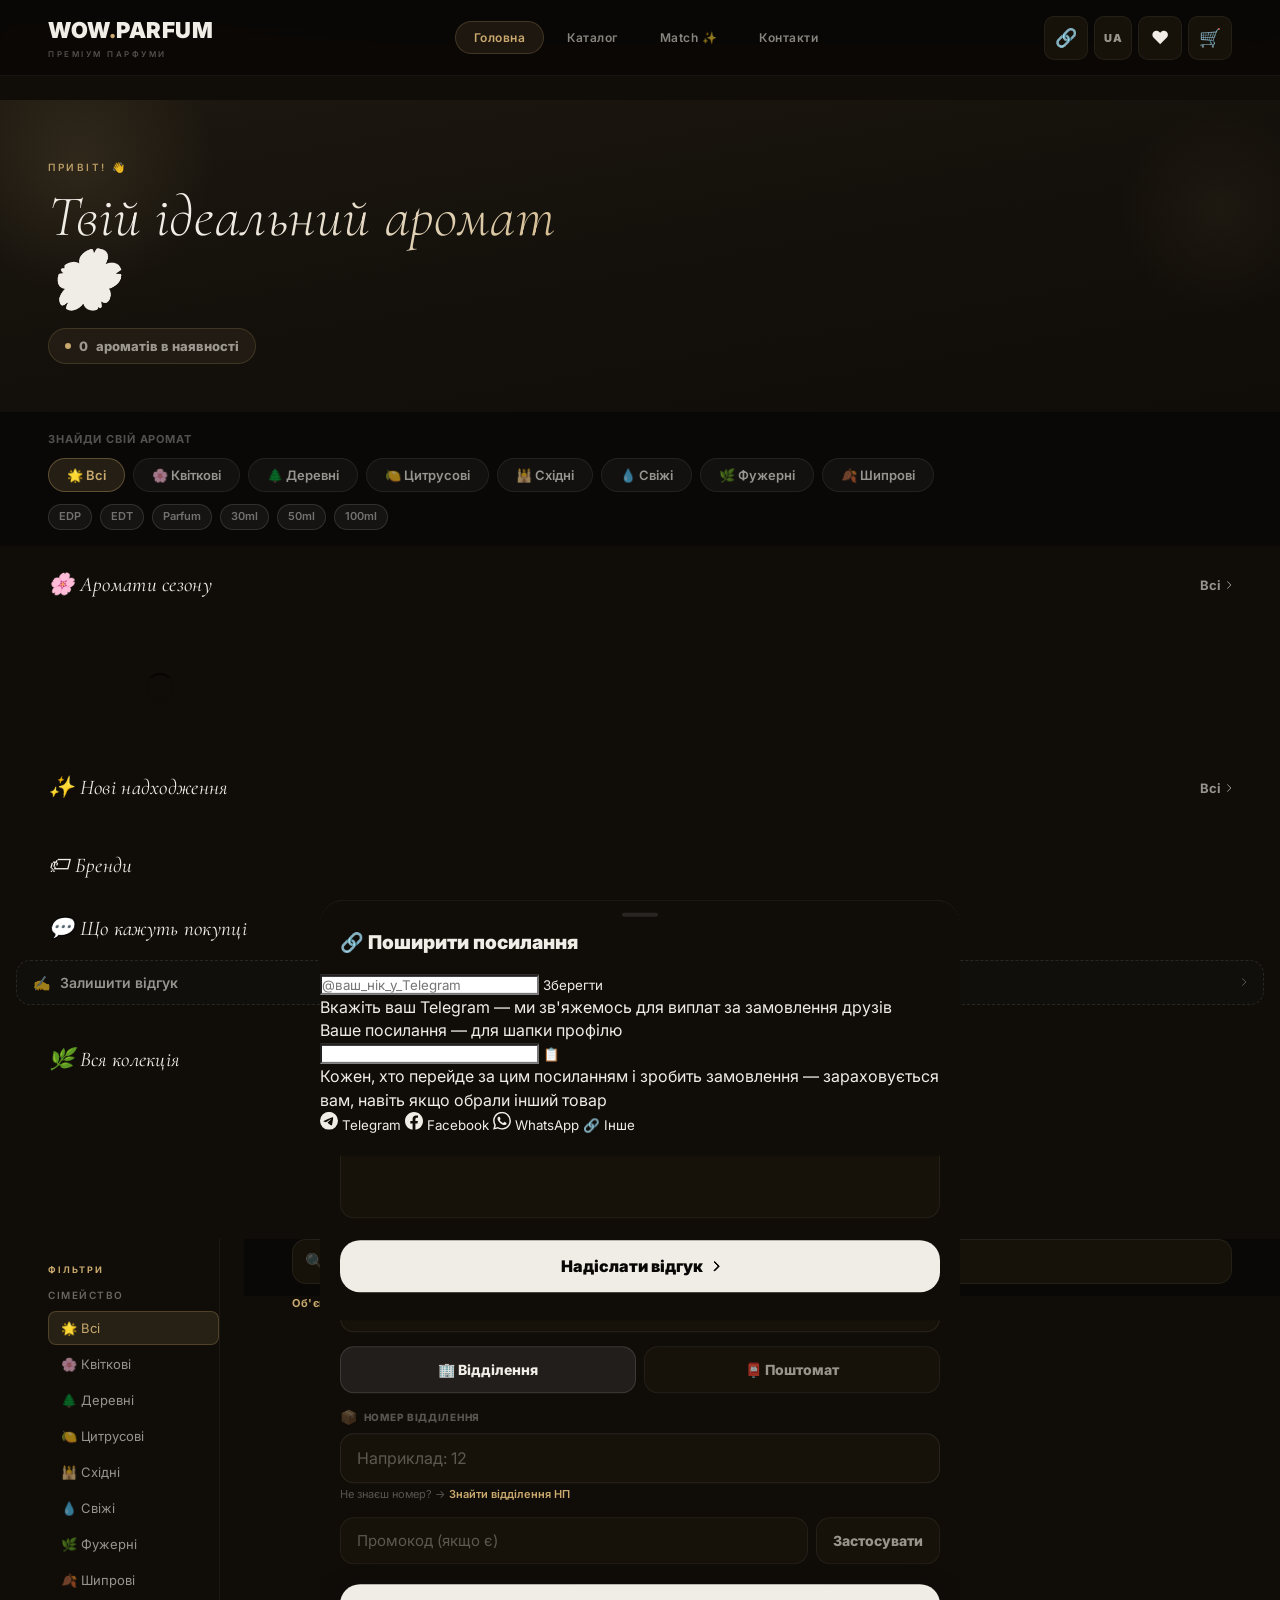
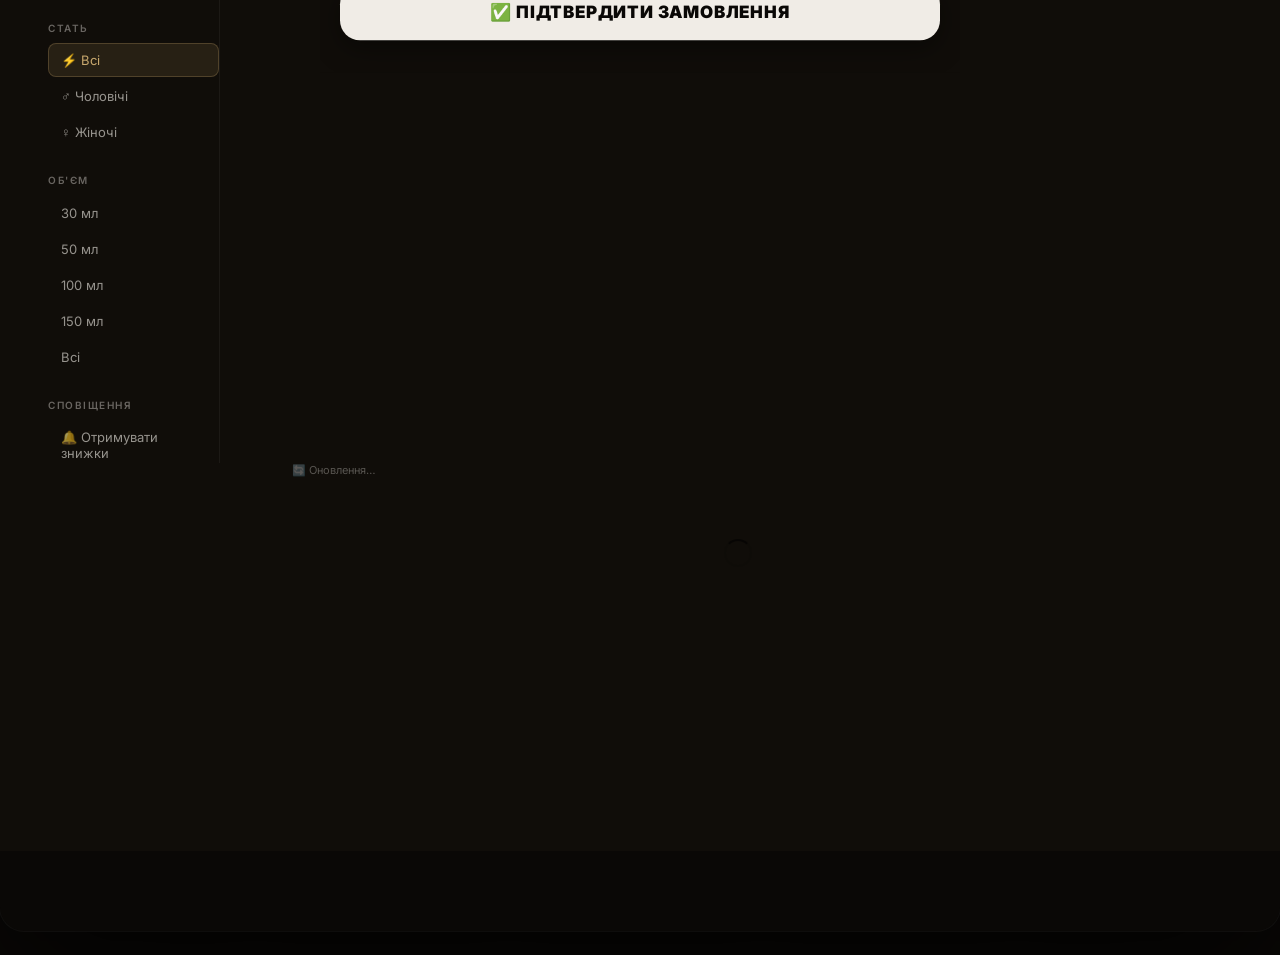
==== index.html @ 22b768e1 "feat: improved perfume upsert matching (_normArt, _normPerfumeName) + NP branch link" ====
﻿<!DOCTYPE html>
<html lang="uk">
<head>
<meta charset="UTF-8">
<meta name="viewport" content="width=device-width, initial-scale=1, maximum-scale=1, user-scalable=no">
<title>Dior Sauvage, Tom Ford, Jo Malone | Парфуми без передоплати | WOW.PARFUM</title>

<!-- ── Primary Meta ── -->
<meta name="description" content="✅ 300+ парфумів Dior, Tom Ford, Byredo, Jo Malone, Chanel. EDP та EDT 50–200ml. Без передоплати. Доставка НП 1-3 дні по Україні. Замовити в Telegram →">
<meta name="keywords"    content="парфуми, духи, купити парфуми, Byredo, Jo Malone, Tom Ford, без передоплати, Нова Пошта, оригінальна парфумерія">
<meta name="robots"      content="index, follow">
<link rel="canonical" href="https://wowznahidka.github.io/wow-parfum/">
<link rel="icon" href="icon-192.png" type="image/png">
<link rel="preconnect" href="https://script.google.com">
<link rel="dns-prefetch" href="https://script.google.com">
<meta name="geo.region" content="UA">
<meta name="geo.placename" content="Україна">
<meta name="theme-color" content="#9B59B6">

<!-- ── Open Graph ── -->
<meta property="og:type"        content="website">
<meta property="og:title"       content="Dior, Tom Ford, Jo Malone | WOW.PARFUM — Парфуми без передоплати">
<meta property="og:description" content="✅ 300+ парфумів від топових брендів. EDP/EDT. Без передоплати. Доставка по Україні 1-3 дні.">
<meta property="og:locale"      content="uk_UA">
<meta property="og:url"         content="https://wowznahidka.github.io/wow-parfum/">
<meta property="og:image"       content="https://wowznahidka.github.io/wow-parfum/og-cover.png">
<meta property="og:image:width" content="1200">
<meta property="og:image:height"content="630">

<!-- ── Twitter Card ── -->
<meta name="twitter:card"        content="summary_large_image">
<meta name="twitter:title"       content="WOW.PARFUM — Преміум парфуми без передоплати. Оплата після отримання.">
<meta name="twitter:description" content="Преміум парфуми без передоплати. Оплата після отримання.">
<meta name="twitter:image"       content="https://wowznahidka.github.io/wow-parfum/og-cover.png">

<!-- ── PWA / Apple ── -->
<link rel="manifest" href="manifest.json">
<link rel="apple-touch-icon"                          href="icon-192.png">
<meta name="apple-mobile-web-app-capable"             content="yes">
<meta name="apple-mobile-web-app-status-bar-style"    content="black-translucent">
<meta name="apple-mobile-web-app-title" content="WOW.PARFUM">

<!-- ── Structured Data ── -->
<script type="application/ld+json">
[
  {
    "@context": "https://schema.org",
    "@type": "Store",
    "name": "WOW.PARFUM",
    "description": "Преміум парфуми Dior, Tom Ford, Jo Malone, Byredo без передоплати. EDP та EDT. Доставка по Україні.",
    "url": "https://wow-parfum.github.io/",
    "logo": "https://wow-parfum.github.io/icon-512.png",
    "image": "https://wow-parfum.github.io/og-cover.png",
    "telephone": "",
    "priceRange": "₴₴",
    "currenciesAccepted": "UAH",
    "paymentAccepted": "Cash",
    "areaServed": "UA",
    "aggregateRating": {
      "@type": "AggregateRating",
      "ratingValue": "4.9",
      "reviewCount": "214",
      "bestRating": "5"
    },
    "sameAs": [
      "https://t.me/wowparfum",
      "https://instagram.com/wow.parfum",
      "https://tiktok.com/@wow.parfum"
    ]
  },
  {
    "@context": "https://schema.org",
    "@type": "WebSite",
    "name": "WOW.PARFUM",
    "url": "https://wow-parfum.github.io/",
    "potentialAction": {
      "@type": "SearchAction",
      "target": "https://wow-parfum.github.io/?q={search_term_string}",
      "query-input": "required name=search_term_string"
    }
  },
  {
    "@context": "https://schema.org",
    "@type": "FAQPage",
    "mainEntity": [
      {
        "@type": "Question",
        "name": "Як зробити замовлення парфумів?",
        "acceptedAnswer": {"@type": "Answer", "text": "Додайте парфум у кошик → вкажіть ім'я та телефон → підтвердіть замовлення. Ми зв'яжемося з вами протягом 30 хвилин через Telegram або дзвінок."}
      },
      {
        "@type": "Question",
        "name": "Чи є передоплата?",
        "acceptedAnswer": {"@type": "Answer", "text": "Ні. Оплата виключно після отримання на Новій Пошті. Ви спочатку перевіряєте товар — потім платите."}
      },
      {
        "@type": "Question",
        "name": "Яка доставка і терміни?",
        "acceptedAnswer": {"@type": "Answer", "text": "Доставка Новою Поштою 1-3 дні по всій Україні. Також є міжнародна доставка. Вартість доставки за тарифами НП."}
      },
      {
        "@type": "Question",
        "name": "Це оригінальні парфуми?",
        "acceptedAnswer": {"@type": "Answer", "text": "Так, усі парфуми оригінальні з підтвердженими джерелами. Ми надаємо гарантію якості на кожен аромат."}
      },
      {
        "@type": "Question",
        "name": "Чи можна повернути парфуми?",
        "acceptedAnswer": {"@type": "Answer", "text": "Так, протягом 14 днів якщо флакон не розпечатаний. Зворотня доставка за наш рахунок при підтвердженому браку."}
      },
      {
        "@type": "Question",
        "name": "Які розміри флаконів є?",
        "acceptedAnswer": {"@type": "Answer", "text": "Є флакони 30ml, 50ml, 100ml, 150ml та 200ml залежно від бренду. Також travel-size 10-15ml для знайомства з ароматом."}
      }
    ]
  }
]
</script>

<!-- ── Analytics: set GA_ID + FB_PIXEL_ID in js/config.js ── -->

<!-- ── CSS MODULES ── -->
<!-- base.css is render-critical — stays synchronous -->
<link rel="stylesheet" href="css/base.css">
<link rel="stylesheet" href="css/layout.css">
<link rel="stylesheet" href="css/cards.css">
<link rel="stylesheet" href="css/animations.css">
<link rel="stylesheet" href="css/mobile.css">
<link rel="preconnect" href="https://fonts.googleapis.com">
<link rel="preconnect" href="https://fonts.gstatic.com" crossorigin>
<link rel="stylesheet" href="css/niche.css">
</head>
<body>

<div id="app-root">

<!-- ════════════════════════════════════════════════
     HEADER
     ════════════════════════════════════════════════ -->
<header id="header" role="banner">
  <div class="header-logo" aria-label="WOW.PARFUM">
    WOW<span class="dot">.</span>PARFUM
    <small id="hdr-sub">ПРЕМІУМ ПАРФУМИ</small>
  </div>
  <nav id="desktop-nav" aria-label="Навігація">
    <button class="dsk-nav-btn active" onclick="changeTab('home')"    id="dsk-btn-home">Головна</button>
    <button class="dsk-nav-btn"        onclick="changeTab('catalog')" id="dsk-btn-catalog">Каталог</button>
    <button class="dsk-nav-btn"        onclick="changeTab('match')"   id="dsk-btn-match">Match ✨</button>
    <button class="dsk-nav-btn"        onclick="changeTab('contacts')"id="dsk-btn-contacts">Контакти</button>
  </nav>
  <div class="header-actions" role="toolbar" aria-label="Дії">
    <button class="hdr-btn" onclick="openRefSheet()" aria-label="Поширити">🔗</button>
    <button class="hdr-btn hdr-lang" onclick="toggleLang()" id="lang-btn" aria-label="Змінити мову">UA</button>
    <button class="hdr-btn" onclick="openSheet('sheet-fav')" aria-label="Улюблені">
      <span aria-hidden="true">❤️</span>
      <span class="badge hidden" id="fav-badge" aria-live="polite">0</span>
    </button>
    <button class="hdr-btn" onclick="openSheet('sheet-cart')" aria-label="Кошик">
      <span aria-hidden="true">🛒</span>
      <span class="badge hidden" id="cart-badge" aria-live="polite">0</span>
    </button>
  </div>
</header>

<!-- ── PUSH NOTIFICATION BANNER ── -->
<div id="push-banner" role="complementary" aria-label="Підписка на сповіщення">
  <span class="push-banner-ico">🔔</span>
  <div class="push-banner-text">
    <div class="push-banner-title">Знижки першим</div>
    <div class="push-banner-sub">Отримуй сповіщення про нові аромати та акції</div>
  </div>
  <button class="push-banner-btn" onclick="askPushPermission()">Підписатись</button>
  <button class="push-banner-close" onclick="dismissPushBanner()" aria-label="Закрити">×</button>
</div>

<!-- ════════════════════════════════════════════════
     PAGES
     ════════════════════════════════════════════════ -->
<main id="pages">

  <!-- ── HOME ── -->
  <section id="page-home" class="page active" aria-labelledby="home-title">
    <div class="home-hero">
      <div class="home-greeting" id="home-greeting">Привіт! 👋</div>
      <h1 class="home-title" id="home-title">Твій ідеальний аромат 🌸</h1>
      <div class="home-counter-chip" aria-live="polite">
        <span class="live-dot" aria-hidden="true"></span>
        <span id="models-counter">0</span> ароматів в наявності
      </div>
    </div>

    <!-- PARFUM NICHE: Scent Family Filter -->
    <section class="niche-fam-section" id="scent-families" aria-label="Ароматичні сімейства">
      <div class="niche-fam-title">Знайди свій аромат</div>
      <div class="niche-fam-scroll">
        <button class="niche-fam-chip active" data-family="all">🌟 Всі</button>
        <button class="niche-fam-chip" data-family="floral">🌸 Квіткові</button>
        <button class="niche-fam-chip" data-family="woody">🌲 Деревні</button>
        <button class="niche-fam-chip" data-family="citrus">🍋 Цитрусові</button>
        <button class="niche-fam-chip" data-family="oriental">🕌 Східні</button>
        <button class="niche-fam-chip" data-family="fresh">💧 Свіжі</button>
        <button class="niche-fam-chip" data-family="fougere">🌿 Фужерні</button>
        <button class="niche-fam-chip" data-family="chypre">🍂 Шипрові</button>
      </div>
      <div class="niche-fam-scroll" style="margin-top:8px">
        <span class="niche-conc-tag">EDP</span>
        <span class="niche-conc-tag">EDT</span>
        <span class="niche-conc-tag">Parfum</span>
        <span class="niche-conc-tag">30ml</span>
        <span class="niche-conc-tag">50ml</span>
        <span class="niche-conc-tag">100ml</span>
      </div>
    </section>

    <!-- Daily Deals -->
    <section id="daily-deals-section" hidden>
      <div class="dd-header">
        <div class="dd-title-wrap">
          <span class="dd-fire" aria-hidden="true">🔥</span>
          <h2 class="dd-title">Знахідка дня</h2>
        </div>
        <div class="dd-timer-wrap" aria-label="Оновлення через">
          <span class="dd-timer-lbl">До оновлення:</span>
          <time class="dd-timer" aria-live="off">00:00:00</time>
        </div>
      </div>
      <div class="dd-row" role="list" aria-label="Знахідка дня"></div>
    </section>

    <div id="recently-viewed-section" class="hidden">
      <div class="section">
        <div class="sec-head"><h2 class="sec-title">👀 Нещодавно переглянуті</h2></div>
      </div>
      <div class="h-scroll" id="recently-viewed-row" role="list" aria-label="Нещодавно переглянуті"></div>
    </div>

    <div class="section">
      <div class="sec-head">
        <h2 class="sec-title">🌸 Аромати сезону</h2>
        <button class="sec-link" onclick="changeTab('catalog')">Всі</button>
      </div>
    </div>
    <div class="h-scroll" id="popular-row" role="list" aria-label="Популярні товари">
      <div class="loading-wrap"><div class="spinner" aria-label="Завантаження"></div></div>
    </div>

    <div class="section">
      <div class="sec-head">
        <h2 class="sec-title">✨ Нові надходження</h2>
        <button class="sec-link" onclick="changeTab('catalog')">Всі</button>
      </div>
    </div>
    <div class="h-scroll" id="new-row" role="list" aria-label="Нові надходження"></div>

    <div class="section">
      <div class="sec-head"><h2 class="sec-title">🏷 Бренди</h2></div>
      <div class="brands-grid" id="home-brands-grid" role="list" aria-label="Бренди"></div>
    </div>

    <div class="section" style="padding-bottom:0">
      <div class="sec-head"><h2 class="sec-title">💬 Що кажуть покупці</h2></div>
    </div>
    <div class="h-scroll" id="reviews-row" role="list" aria-label="Відгуки покупців"></div>
    <button class="add-review-btn" onclick="openSheet('sheet-review')" aria-label="Залишити відгук">
      <span aria-hidden="true">✍️</span>
      <span>Залишити відгук</span>
      <span class="i-arr" style="margin-left:auto;color:var(--text-muted)" aria-hidden="true"></span>
    </button>

    <div class="section">
      <div class="sec-head"><h2 class="sec-title">🌿 Вся колекція</h2></div>
      <div class="prods-grid" id="home-all-grid" role="list" aria-label="Всі товари">
        <div class="loading-wrap" style="grid-column:1/-1"><div class="spinner" aria-label="Завантаження"></div></div>
      </div>
    </div>
    <div style="height:16px"></div>
    <div id="home-nudge-sentinel" style="height:1px;display:none" aria-hidden="true"></div>
  </section>

  <!-- ── MATCH ── -->
  <section id="page-match" class="page" aria-label="Match">
    <div class="match-top">
      <h1 class="match-page-title">🔥 Match</h1>
      <div style="display:flex;align-items:center;gap:8px">
        <div class="m-combo" id="match-combo" style="display:none" aria-live="polite"></div>
        <div class="match-counter-badge" id="match-counter" aria-live="polite">0 / 0</div>
      </div>
    </div>
    <p class="match-hint">Свайп вправо — ❤️ в Улюблені · вліво — пропустити</p>
    <div class="card-stage" id="card-stage" role="region" aria-label="Картка товару">
      <div class="loading-wrap"><div class="spinner" aria-label="Завантаження"></div></div>
    </div>
    <div class="match-actions" role="group" aria-label="Дії">
      <button class="m-action m-nope" onclick="swipeCard('left')"  aria-label="Пропустити">✕</button>
      <button class="m-action m-like" onclick="swipeCard('right')" aria-label="Лайк">❤️</button>
    </div>
  </section>

  <!-- ── CATALOG ── -->
  <section id="page-catalog" class="page" aria-label="Каталог">
    <!-- Desktop filter sidebar (hidden on mobile via CSS) -->
    <aside id="desktop-filter-sidebar" style="display:none" aria-label="Фільтри">
      <div class="dsf-title">Фільтри</div>
      <div class="dsf-section">
        <div class="dsf-label">Сімейство</div>
        <button class="dsf-chip active" onclick="dsfFamily('all')">🌟 Всі</button>
        <button class="dsf-chip" onclick="dsfFamily('floral')">🌸 Квіткові</button>
        <button class="dsf-chip" onclick="dsfFamily('woody')">🌲 Деревні</button>
        <button class="dsf-chip" onclick="dsfFamily('citrus')">🍋 Цитрусові</button>
        <button class="dsf-chip" onclick="dsfFamily('oriental')">🕌 Східні</button>
        <button class="dsf-chip" onclick="dsfFamily('fresh')">💧 Свіжі</button>
        <button class="dsf-chip" onclick="dsfFamily('fougere')">🌿 Фужерні</button>
        <button class="dsf-chip" onclick="dsfFamily('chypre')">🍂 Шипрові</button>
      </div>
      <div class="dsf-section">
        <div class="dsf-label">Стать</div>
        <button class="dsf-chip active" onclick="dsfGender('mixed')">⚡ Всі</button>
        <button class="dsf-chip" onclick="dsfGender('male')">♂ Чоловічі</button>
        <button class="dsf-chip" onclick="dsfGender('female')">♀ Жіночі</button>
      </div>
      <div class="dsf-section">
        <div class="dsf-label">Об'єм</div>
        <button class="dsf-chip" onclick="dsfVol('30')">30 мл</button>
        <button class="dsf-chip" onclick="dsfVol('50')">50 мл</button>
        <button class="dsf-chip" onclick="dsfVol('100')">100 мл</button>
        <button class="dsf-chip" onclick="dsfVol('150')">150 мл</button>
        <button class="dsf-chip" onclick="dsfVol('all')">Всі</button>
      </div>
      <div class="dsf-section">
        <div class="dsf-label">Сповіщення</div>
        <button class="dsf-chip" id="dsf-push-btn" onclick="askPushPermission()">🔔 Отримувати знижки</button>
      </div>
    </aside>
    <div class="cat-search-wrap" role="search">
      <div class="cat-search-inner">
        <span class="cat-search-ico" aria-hidden="true">🔍</span>
        <input type="text" class="cat-search" id="cat-search"
          placeholder="Пошук парфуму або бренду…"
          oninput="onSearchInput(this.value)"
          autocomplete="off" autocorrect="off" spellcheck="false"
          aria-label="Пошук товарів">
        <button class="cat-search-clear" id="cat-search-clear" onclick="clearSearch()" aria-label="Очистити">✕</button>
      </div>
    </div>
    <div class="search-sugg" id="search-sugg"></div>
    <div class="size-filter-wrap" role="group" aria-label="Фільтр розміру">
      <div class="size-filter-label" id="size-filter-label">Об'єм</div>
      <div class="size-chips-row" id="size-chips-row" role="list" aria-labelledby="size-filter-label"></div>
    </div>
    <div id="price-filter-wrap" role="group" aria-label="Ціновий діапазон"></div>
    <div class="update-ts" id="update-ts" aria-live="polite">🔄 Оновлення…</div>
    <div id="catalog-view">
      <div class="loading-wrap"><div class="spinner" aria-label="Завантаження"></div></div>
    </div>
  </section>

  <!-- ── CONTACTS ── -->
  <section id="page-contacts" class="page" aria-label="Контакти">
    <div class="contacts-banner">
      <div class="contacts-banner-ico" aria-hidden="true">🌸</div>
      <h1 class="contacts-banner-title">WOW.PARFUM</h1>
      <p class="contacts-banner-sub">Преміум парфуми без передоплати.<br>Оплата після отримання на Новій Пошті.</p>
    </div>

    <!-- Social action buttons -->
    <nav class="social-actions" aria-label="Соціальні мережі">
      <a class="social-btn tg" href="https://t.me/wowparfum" onclick="return openLink(this.href)" rel="noopener noreferrer" aria-label="Telegram">
        <span class="social-btn-ico" aria-hidden="true">
          <svg width="28" height="28" viewBox="0 0 24 24" fill="currentColor"><path d="M11.944 0A12 12 0 0 0 0 12a12 12 0 0 0 12 12 12 12 0 0 0 12-12A12 12 0 0 0 12 0a12 12 0 0 0-.056 0zm4.962 7.224c.1-.002.321.023.465.14a.506.506 0 0 1 .171.325c.016.093.036.306.02.472-.18 1.898-.96 6.502-1.36 8.627-.168.9-.499 1.201-.82 1.23-.696.065-1.225-.46-1.9-.902-1.056-.693-1.653-1.124-2.678-1.8-1.185-.78-.417-1.21.258-1.91.177-.184 3.247-2.977 3.307-3.23.007-.032.014-.15-.056-.212s-.174-.041-.249-.024c-.106.024-1.793 1.14-5.061 3.345-.48.33-.913.49-1.302.48-.428-.008-1.252-.241-1.865-.44-.752-.245-1.349-.374-1.297-.789.027-.216.325-.437.893-.663 3.498-1.524 5.83-2.529 6.998-3.014 3.332-1.386 4.025-1.627 4.476-1.635z"/></svg>
        </span>
        Telegram
      </a>
      <a class="social-btn ig" href="https://instagram.com/wow.parfum" onclick="return openLink(this.href)" rel="noopener noreferrer" aria-label="Instagram">
        <span class="social-btn-ico" aria-hidden="true">
          <svg width="28" height="28" viewBox="0 0 24 24" fill="currentColor"><path d="M12 2.163c3.204 0 3.584.012 4.85.07 3.252.148 4.771 1.691 4.919 4.919.058 1.265.069 1.645.069 4.849 0 3.205-.012 3.584-.069 4.849-.149 3.225-1.664 4.771-4.919 4.919-1.266.058-1.644.07-4.85.07-3.204 0-3.584-.012-4.849-.07-3.26-.149-4.771-1.699-4.919-4.92-.058-1.265-.07-1.644-.07-4.849 0-3.204.013-3.583.07-4.849.149-3.227 1.664-4.771 4.919-4.919 1.266-.057 1.645-.069 4.849-.069zM12 0C8.741 0 8.333.014 7.053.072 2.695.272.273 2.69.073 7.052.014 8.333 0 8.741 0 12c0 3.259.014 3.668.072 4.948.2 4.358 2.618 6.78 6.98 6.98C8.333 23.986 8.741 24 12 24c3.259 0 3.668-.014 4.948-.072 4.354-.2 6.782-2.618 6.979-6.98.059-1.28.073-1.689.073-4.948 0-3.259-.014-3.667-.072-4.947-.196-4.354-2.617-6.78-6.979-6.98C15.668.014 15.259 0 12 0zm0 5.838a6.162 6.162 0 1 0 0 12.324 6.162 6.162 0 0 0 0-12.324zM12 16a4 4 0 1 1 0-8 4 4 0 0 1 0 8zm6.406-11.845a1.44 1.44 0 1 0 0 2.881 1.44 1.44 0 0 0 0-2.881z"/></svg>
        </span>
        Instagram
      </a>
      <a class="social-btn tt" href="https://www.tiktok.com/@wowparfum" onclick="return openLink(this.href)" rel="noopener noreferrer" aria-label="TikTok">
        <span class="social-btn-ico" aria-hidden="true">
          <svg width="28" height="28" viewBox="0 0 24 24" fill="currentColor"><path d="M12.525.02c1.31-.02 2.61-.01 3.91-.02.08 1.53.63 3.09 1.75 4.17 1.12 1.11 2.7 1.62 4.24 1.79v4.03c-1.44-.05-2.89-.35-4.2-.97-.57-.26-1.1-.59-1.62-.93-.01 2.92.01 5.84-.02 8.75-.08 1.4-.54 2.79-1.35 3.94-1.31 1.92-3.58 3.17-5.91 3.21-1.43.08-2.86-.31-4.08-1.03-2.02-1.19-3.44-3.37-3.65-5.71-.02-.5-.03-1-.01-1.49.18-1.9 1.12-3.72 2.58-4.96 1.66-1.44 3.98-2.13 6.15-1.72.02 1.48-.04 2.96-.04 4.44-.99-.32-2.15-.23-3.02.37-.63.41-1.11 1.04-1.36 1.75-.21.51-.15 1.07-.14 1.61.24 1.64 1.82 3.02 3.5 2.87 1.12-.01 2.19-.66 2.77-1.61.19-.33.4-.67.41-1.06.1-1.79.06-3.57.07-5.36.01-4.03-.01-8.05.02-12.07z"/></svg>
        </span>
        TikTok
      </a>
    </nav>

    <!-- Delivery info -->
    <div class="contacts-list">
      <div class="contact-item">
        <div class="ci-ico">📦</div>
        <div class="ci-body">
          <div class="ci-title">Доставка по Україні</div>
          <div class="ci-sub">Нова Пошта · 1–3 дні · ~50–80₴ · Оплата після примірки</div>
        </div>
      </div>
      <div class="contact-item">
        <div class="ci-ico">✈️</div>
        <div class="ci-body">
          <div class="ci-title">Міжнародна доставка</div>
          <div class="ci-sub">Польща, Чехія, Словаччина та інші країни ЄС</div>
        </div>
      </div>
      <div class="contact-item">
        <div class="ci-ico">↩️</div>
        <div class="ci-body">
          <div class="ci-title">Повернення безкоштовно</div>
          <div class="ci-sub">Не підійшло — просто відмовся на відділенні, без витрат</div>
        </div>
      </div>
    </div>

    <div class="wow-stores-block">
      <div class="wow-stores-title">🛍️ Інші WOW магазини</div>
      <div class="wow-stores-grid">
        <a class="wow-store-card" href="https://wowznahidka.github.io/wow-znahidka/" onclick="return openLink(this.href)" rel="noopener noreferrer">
          <span class="ws-ico">👟</span>
          <span class="ws-name">Кросівки</span>
        </a>
        <a class="wow-store-card" href="https://wowznahidka.github.io/wow-wear/" onclick="return openLink(this.href)" rel="noopener noreferrer">
          <span class="ws-ico">👗</span>
          <span class="ws-name">Одяг</span>
        </a>
        <a class="wow-store-card" href="https://wowznahidka.github.io/wow-bags/" onclick="return openLink(this.href)" rel="noopener noreferrer">
          <span class="ws-ico">👜</span>
          <span class="ws-name">Сумки</span>
        </a>
        <a class="wow-store-card" href="https://wowznahidka.github.io/wow-beauty/" onclick="return openLink(this.href)" rel="noopener noreferrer">
          <span class="ws-ico">💄</span>
          <span class="ws-name">Б'юті</span>
        </a>
        <a class="wow-store-card" href="https://wowznahidka.github.io/wow-tech/" onclick="return openLink(this.href)" rel="noopener noreferrer">
          <span class="ws-ico">📱</span>
          <span class="ws-name">Техніка</span>
        </a>
        <a class="wow-store-card" href="https://wowznahidka.github.io/wow-tactical/" onclick="return openLink(this.href)" rel="noopener noreferrer">
          <span class="ws-ico">🪖</span>
          <span class="ws-name">Тактика</span>
        </a>
      </div>
    </div>

    <section class="faq-wrap" aria-label="FAQ">
      <div id="faq-list"></div>
    </section>
    <div style="height:16px"></div>
  </section>

</main>

<!-- ════════════════════════════════════════════════
     BOTTOM NAV
     ════════════════════════════════════════════════ -->
<nav id="bottom-nav" aria-label="Навігація">
  <button class="nav-item active" data-tab="home"     onclick="changeTab('home')">
    <span class="nav-icon" aria-hidden="true">🏠</span>
    <span class="nav-label">Головна</span>
  </button>
  <button class="nav-item" data-tab="match"    onclick="changeTab('match')">
    <span class="nav-icon" aria-hidden="true">🔥</span>
    <span class="nav-label">Match</span>
  </button>
  <button class="nav-item" data-tab="catalog"  onclick="changeTab('catalog')">
    <span class="nav-icon" aria-hidden="true">👟</span>
    <span class="nav-label">Каталог</span>
  </button>
  <button class="nav-item" data-tab="contacts" onclick="changeTab('contacts')">
    <span class="nav-icon" aria-hidden="true">💬</span>
    <span class="nav-label">Контакти</span>
  </button>
</nav>

<!-- ════════════════════════════════════════════════
     GENDER TOGGLE
     ════════════════════════════════════════════════ -->
<div id="gender-toggle" role="group" aria-label="Каталог" data-active="mixed">
  <div class="gender-pill">
    <div class="gender-slider" aria-hidden="true"></div>
    <button class="g-btn" data-gender="male" onclick="setGender('male')" aria-pressed="false">
      <span class="g-lbl">Чоловік</span>
      <span class="g-cnt" id="g-cnt-male"></span>
    </button>
    <button class="g-btn" data-gender="female" onclick="setGender('female')" aria-pressed="false">
      <span class="g-lbl">Жінка</span>
      <span class="g-cnt" id="g-cnt-female"></span>
    </button>
    <button class="g-btn active" data-gender="mixed" onclick="setGender('mixed')" aria-pressed="true">
      <span class="g-lbl">Всі</span>
    </button>
  </div>
</div>

<!-- OVERLAY -->
<div class="overlay" id="overlay" onclick="closeAllSheets()" aria-hidden="true"></div>

<!-- ════════════════════════════════════════════════
     SHEETS
     ════════════════════════════════════════════════ -->

<!-- Favorites -->
<div class="sheet" id="sheet-fav" role="dialog" aria-modal="true" aria-label="Улюблені">
  <div class="sh-handle" aria-hidden="true"></div>
  <h2 class="sh-title">❤️ Улюблені</h2>
  <div id="fav-list">
    <div class="sh-empty">
      <div class="sh-empty-ico" aria-hidden="true">🤍</div>
      <p>Тут з'являться товари,<br>які ти лайкнув у Match</p>
    </div>
  </div>
</div>

<!-- Cart -->
<div class="sheet" id="sheet-cart" role="dialog" aria-modal="true" aria-label="Кошик">
  <div class="sh-handle" aria-hidden="true"></div>
  <h2 class="sh-title">🛒 Кошик</h2>
  <div id="cart-list">
    <div class="sh-empty">
      <div class="sh-empty-ico" aria-hidden="true">🛒</div>
      <p>Кошик порожній.<br>Додай пари з Улюблених!</p>
    </div>
  </div>
  <div id="cart-summary-block" class="hidden">
    <div class="cart-summary">
      <div class="cart-sum-row"><span>Товари</span><span id="cart-items-count">0 пар</span></div>
      <div class="cart-sum-row"><span>Доставка</span><span>За тарифами НП</span></div>
      <div class="cart-sum-total"><span>До сплати</span><span id="cart-total-price">0 ₴</span></div>
    </div>
    <button class="cart-checkout-btn" onclick="openCheckout()">Оформити замовлення <span class="i-arr-lg" aria-hidden="true"></span></button>
  </div>
</div>

<!-- Size Picker -->
<div class="sheet" id="sheet-size" role="dialog" aria-modal="true" aria-label="Вибір розміру">
  <div class="sh-handle" aria-hidden="true"></div>
  <h2 class="sh-title">Оберіть розмір</h2>
  <div class="sp-product" id="sp-product-info" aria-live="polite"></div>
  <div id="sp-my-size-bar-wrap"></div>
  <div class="sp-sublabel">Доступні розміри</div>
  <div class="sp-grid" id="sp-size-grid" role="group" aria-label="Розміри"></div>
  <div id="sp-urgency"></div>
  <div class="sp-actions">
    <button class="sp-photo-btn" onclick="requestPhoto()">Запросити фото</button>
    <button class="sp-confirm-btn" onclick="confirmSize()">Додати в кошик <span class="i-arr-lg" aria-hidden="true"></span></button>
  </div>
</div>

<!-- Checkout -->
<div class="sheet" id="sheet-checkout" role="dialog" aria-modal="true" aria-label="Оформлення замовлення">
  <div class="sh-handle" aria-hidden="true"></div>
  <h2 class="sh-title">📦 Оформлення</h2>
  <div class="cod-banner" role="note">
    <div class="cod-ico" aria-hidden="true">🤝</div>
    <div>
      <div class="cod-title">Оплата після примірки</div>
      <div class="cod-sub">Без передоплати · Нова Пошта</div>
    </div>
  </div>

  <div id="checkout-items-summary" aria-label="Товари у замовленні"></div>

  <div class="form-field">
    <label class="form-lbl" for="f-name"><span class="form-lbl-ico" aria-hidden="true">👤</span> Ваше ім'я</label>
    <div class="form-inp-wrap">
      <input type="text" class="form-inp" id="f-name" placeholder="Ім'я та прізвище"
        oninput="validateField(this,'name')" autocomplete="name">
      <span class="form-status-ico" id="f-name-ico" aria-hidden="true"></span>
    </div>
    <div class="form-err-msg" id="f-name-err" role="alert">Введіть ваше ім'я</div>
  </div>

  <div class="form-field">
    <label class="form-lbl" for="f-phone"><span class="form-lbl-ico" aria-hidden="true">📞</span> Телефон</label>
    <div class="form-inp-wrap">
      <input type="tel" class="form-inp" id="f-phone" placeholder="+380 (XX) XXX-XX-XX"
        oninput="formatPhone(this)" autocomplete="tel">
      <span class="form-status-ico" id="f-phone-ico" aria-hidden="true"></span>
    </div>
    <div class="form-err-msg" id="f-phone-err" role="alert">Введіть повний номер телефону</div>
  </div>

  <div class="form-field">
    <label class="form-lbl" for="f-city"><span class="form-lbl-ico" aria-hidden="true">🏙</span> Місто</label>
    <div class="form-inp-wrap">
      <input type="text" class="form-inp" id="f-city" placeholder="Наприклад: Київ"
        oninput="validateField(this,'city')" autocomplete="address-level2">
      <span class="form-status-ico" id="f-city-ico" aria-hidden="true"></span>
    </div>
    <div class="form-err-msg" id="f-city-err" role="alert">Введіть назву міста</div>
  </div>

  <div class="deliv-tabs" role="group" aria-label="Тип доставки">
    <button class="deliv-tab on" id="dtab-dept" onclick="setDelivTab('dept')" aria-pressed="true">🏢 Відділення</button>
    <button class="deliv-tab"    id="dtab-post" onclick="setDelivTab('post')" aria-pressed="false">📮 Поштомат</button>
  </div>

  <div class="form-field">
    <label class="form-lbl" for="f-depot">
      <span class="form-lbl-ico" aria-hidden="true">📦</span>
      <span id="depot-label">Номер відділення</span>
    </label>
    <div class="form-inp-wrap">
      <input type="text" class="form-inp" id="f-depot" placeholder="Наприклад: 12"
        oninput="validateField(this,'depot')" inputmode="numeric">
      <span class="form-status-ico" id="f-depot-ico" aria-hidden="true"></span>
    </div>
    <div class="form-err-msg" id="f-depot-err" role="alert">Введіть номер відділення або поштомату</div>
    <div style="margin-top:4px;font-size:11px;color:var(--text-muted)">Не знаєш номер? → <a href="https://novaposhta.ua/branches" target="_blank" rel="noopener" style="color:var(--accent);text-decoration:none;font-weight:600">Знайти відділення НП</a></div>
  </div>

  <div class="promo-row">
    <input type="text" class="promo-inp" id="f-promo" placeholder="Промокод (якщо є)" autocomplete="off" aria-label="Промокод">
    <button class="promo-apply" onclick="applyPromo()">Застосувати</button>
  </div>

  <button class="checkout-submit" id="checkout-submit-btn" onclick="submitOrder()">
    ✅ Підтвердити замовлення
  </button>
  <div style="height:8px"></div>
</div>

<!-- Review Form -->
<div class="sheet" id="sheet-review" role="dialog" aria-modal="true" aria-label="Відгук">
  <div class="sh-handle" aria-hidden="true"></div>
  <h2 class="sh-title">✍️ Залишити відгук</h2>
  <div class="sp-sublabel" style="padding:0 20px 10px">Ваша оцінка</div>
  <div class="star-row" id="star-row" role="group" aria-label="Оцінка">
    <button class="star-pick" onclick="setStarRating(1)" aria-label="1 зірка">⭐</button>
    <button class="star-pick" onclick="setStarRating(2)" aria-label="2 зірки">⭐</button>
    <button class="star-pick" onclick="setStarRating(3)" aria-label="3 зірки">⭐</button>
    <button class="star-pick" onclick="setStarRating(4)" aria-label="4 зірки">⭐</button>
    <button class="star-pick" onclick="setStarRating(5)" aria-label="5 зірок">⭐</button>
  </div>
  <input type="text" class="rev-name-inp" id="rev-author-inp"
    placeholder="Ваше ім'я та місто (напр. Аня, Київ)" autocomplete="name" aria-label="Ім'я">
  <textarea class="rev-textarea" id="rev-text-inp"
    placeholder="Розкажіть про ваш досвід замовлення…" aria-label="Текст відгуку"></textarea>
  <button class="rev-submit-btn" onclick="submitReview()">Надіслати відгук</button>
  <div style="height:8px"></div>
</div>

<!-- Product Detail -->
<div class="sheet" id="sheet-product" role="dialog" aria-modal="true" aria-label="Деталі товару">
  <div class="sh-handle" aria-hidden="true"></div>
  <div id="product-detail-content"></div>
</div>


<!-- Referral Share Sheet -->
<div class="sheet" id="sheet-ref" role="dialog" aria-modal="true" aria-label="Поширити посилання">
  <div class="sh-handle" aria-hidden="true"></div>
  <h2 class="sh-title">🔗 Поширити посилання</h2>
  <div class="ref-sheet-body">

    <div class="ref-tg-row">
      <input class="ref-tg-inp" id="ref-tg-inp" type="text"
        placeholder="@ваш_нік_у_Telegram"
        autocomplete="off" spellcheck="false"
        oninput="this.value=this.value.replace(/\s/g,'')">
      <button class="ref-tg-save" onclick="handleRefSaveTg()">Зберегти</button>
    </div>
    <p class="ref-tg-hint">Вкажіть ваш Telegram — ми зв'яжемось для виплат за замовлення друзів</p>

    <div>
      <div class="ref-bio-label">Ваше посилання — для шапки профілю</div>
      <div class="ref-link-row">
        <input class="ref-link-input" id="ref-link-input" readonly
          onclick="this.select()" aria-label="Реферальне посилання">
        <button class="ref-copy-btn" id="ref-copy-btn"
          onclick="handleRefCopy()" aria-label="Скопіювати">📋</button>
      </div>
    </div>
    <p class="ref-sheet-desc">Кожен, хто перейде за цим посиланням і зробить замовлення — зараховується вам, навіть якщо обрали інший товар</p>

    <div class="ref-socials">
      <button class="ref-soc-btn ref-soc-tg"  onclick="handleRefShareTo('telegram')">
        <svg width="18" height="18" viewBox="0 0 24 24" fill="currentColor" aria-hidden="true"><path d="M11.944 0A12 12 0 0 0 0 12a12 12 0 0 0 12 12 12 12 0 0 0 12-12A12 12 0 0 0 12 0a12 12 0 0 0-.056 0zm4.962 7.224c.1-.002.321.023.465.14a.506.506 0 0 1 .171.325c.016.093.036.306.02.472-.18 1.898-.96 6.502-1.36 8.627-.168.9-.499 1.201-.82 1.23-.696.065-1.225-.46-1.9-.902-1.056-.693-1.653-1.124-2.678-1.8-1.185-.78-.417-1.21.258-1.91.177-.184 3.247-2.977 3.307-3.23.007-.032.014-.15-.056-.212s-.174-.041-.249-.024c-.106.024-1.793 1.14-5.061 3.345-.48.33-.913.49-1.302.48-.428-.008-1.252-.241-1.865-.44-.752-.245-1.349-.374-1.297-.789.027-.216.325-.437.893-.663 3.498-1.524 5.83-2.529 6.998-3.014 3.332-1.386 4.025-1.627 4.476-1.635z"/></svg>
        Telegram
      </button>
      <button class="ref-soc-btn ref-soc-fb"  onclick="handleRefShareTo('facebook')">
        <svg width="18" height="18" viewBox="0 0 24 24" fill="currentColor" aria-hidden="true"><path d="M24 12.073c0-6.627-5.373-12-12-12s-12 5.373-12 12c0 5.99 4.388 10.954 10.125 11.854v-8.385H7.078v-3.47h3.047V9.43c0-3.007 1.792-4.669 4.533-4.669 1.312 0 2.686.235 2.686.235v2.953H15.83c-1.491 0-1.956.925-1.956 1.874v2.25h3.328l-.532 3.47h-2.796v8.385C19.612 23.027 24 18.062 24 12.073z"/></svg>
        Facebook
      </button>
      <button class="ref-soc-btn ref-soc-wa"  onclick="handleRefShareTo('whatsapp')">
        <svg width="18" height="18" viewBox="0 0 24 24" fill="currentColor" aria-hidden="true"><path d="M17.472 14.382c-.297-.149-1.758-.867-2.03-.967-.273-.099-.471-.148-.67.15-.197.297-.767.966-.94 1.164-.173.199-.347.223-.644.075-.297-.15-1.255-.463-2.39-1.475-.883-.788-1.48-1.761-1.653-2.059-.173-.297-.018-.458.13-.606.134-.133.298-.347.446-.52.149-.174.198-.298.298-.497.099-.198.05-.371-.025-.52-.075-.149-.669-1.612-.916-2.207-.242-.579-.487-.5-.669-.51-.173-.008-.371-.01-.57-.01-.198 0-.52.074-.792.372-.272.297-1.04 1.016-1.04 2.479 0 1.462 1.065 2.875 1.213 3.074.149.198 2.096 3.2 5.077 4.487.709.306 1.262.489 1.694.625.712.227 1.36.195 1.871.118.571-.085 1.758-.719 2.006-1.413.248-.694.248-1.289.173-1.413-.074-.124-.272-.198-.57-.347m-5.421 7.403h-.004a9.87 9.87 0 0 1-5.031-1.378l-.361-.214-3.741.982.998-3.648-.235-.374a9.86 9.86 0 0 1-1.51-5.26c.001-5.45 4.436-9.884 9.888-9.884 2.64 0 5.122 1.03 6.988 2.898a9.825 9.825 0 0 1 2.893 6.994c-.003 5.45-4.437 9.884-9.885 9.884m8.413-18.297A11.815 11.815 0 0 0 12.05 0C5.495 0 .16 5.335.157 11.892c0 2.096.547 4.142 1.588 5.945L.057 24l6.305-1.654a11.882 11.882 0 0 0 5.683 1.448h.005c6.554 0 11.89-5.335 11.893-11.893a11.821 11.821 0 0 0-3.48-8.413Z"/></svg>
        WhatsApp
      </button>
      <button class="ref-soc-btn ref-soc-more" onclick="handleRefShare()">🔗 Інше</button>
    </div>

  </div>
</div>

<!-- ════════════════════════════════════════════════
     SUCCESS VIEW
     ════════════════════════════════════════════════ -->
<div id="view-success" role="dialog" aria-modal="true" aria-label="Замовлення прийнято">
  <div class="success-ico" aria-hidden="true">🎉</div>
  <h1 class="success-title">Замовлення прийнято!</h1>
  <p class="success-sub">Ми зв'яжемося з вами найближчим часом. Слідкуйте за статусом у Telegram.</p>
  <div class="success-order" id="success-order-info" aria-live="polite"></div>
  <a class="success-tg-btn" href="https://t.me/wowparfum" onclick="return openTgLink(this.href)" rel="noopener noreferrer">
    ✈️ Telegram WOW.PARFUM
  </a>
  <button class="success-home-btn" onclick="goHome()"><span class="i-arr-back" aria-hidden="true"></span> На головну</button>
  <button class="success-home-btn" style="background:var(--red);color:#fff;margin-top:-6px"
    onclick="document.getElementById('view-success').classList.remove('on');changeTab('match')">
    🔥 Свайпати ще <span class="i-arr-lg" aria-hidden="true"></span>
  </button>
  <div class="success-stores">
    <div class="success-stores-lbl">Глянь ще наші магазини 👇</div>
    <div class="wow-stores-grid">
      <a class="wow-store-card" href="https://wowznahidka.github.io/wow-znahidka/" onclick="return openLink(this.href)" rel="noopener noreferrer">
        <span class="ws-ico">👟</span><span class="ws-name">Кросівки</span>
      </a>
      <a class="wow-store-card" href="https://wowznahidka.github.io/wow-wear/" onclick="return openLink(this.href)" rel="noopener noreferrer">
        <span class="ws-ico">👗</span><span class="ws-name">Одяг</span>
      </a>
      <a class="wow-store-card" href="https://wowznahidka.github.io/wow-bags/" onclick="return openLink(this.href)" rel="noopener noreferrer">
        <span class="ws-ico">👜</span><span class="ws-name">Сумки</span>
      </a>
      <a class="wow-store-card" href="https://wowznahidka.github.io/wow-beauty/" onclick="return openLink(this.href)" rel="noopener noreferrer">
        <span class="ws-ico">💄</span><span class="ws-name">Б'юті</span>
      </a>
      <a class="wow-store-card" href="https://wowznahidka.github.io/wow-tech/" onclick="return openLink(this.href)" rel="noopener noreferrer">
        <span class="ws-ico">📱</span><span class="ws-name">Техніка</span>
      </a>
      <a class="wow-store-card" href="https://wowznahidka.github.io/wow-tactical/" onclick="return openLink(this.href)" rel="noopener noreferrer">
        <span class="ws-ico">🪖</span><span class="ws-name">Тактика</span>
      </a>
    </div>
  </div>
</div>

<!-- TOASTS -->
<div id="toasts" role="status" aria-live="polite" aria-atomic="false"></div>

<!-- ════════════════════════════════════════════════
     PWA BANNERS
     ════════════════════════════════════════════════ -->
<div id="pwa-android" role="complementary" aria-label="Встановити додаток">
  <button class="pwa-close" onclick="dismissPwa('android')" aria-label="Закрити">✕</button>
  <div class="pwa-ico" aria-hidden="true">👟</div>
  <div class="pwa-text">
    <div class="pwa-title">WOW.ZNAHIDKA</div>
    <div class="pwa-sub">Додай на головний екран</div>
  </div>
  <button class="pwa-install-btn" id="pwa-install-btn">Встановити</button>
</div>

<div id="pwa-ios" role="complementary" aria-label="Інструкція iOS">
  <button style="position:absolute;top:10px;right:14px;background:none;font-size:18px;color:var(--text-muted);padding:0"
    onclick="dismissPwa('ios')" aria-label="Закрити">✕</button>
  <div class="pwa-ios-title">🌸 Додай WOW.PARFUM</div>
  <div class="pwa-ios-steps">
    1. Натисни <strong>⬆️ Поділитись</strong> внизу Safari<br>
    2. Обери <strong>«На початковий екран»</strong><br>
    3. Натисни <strong>«Додати»</strong>
  </div>
  <button class="pwa-ios-ok" onclick="dismissPwa('ios')">Зрозуміло 👍</button>
</div>

<!-- STICKY CART BAR -->
<div id="cart-sticky-bar" onclick="openSheet('sheet-cart')" role="button" tabindex="0"
  aria-label="Кошик" onkeydown="if(event.key==='Enter')openSheet('sheet-cart')">
  <div class="csb-left">
    <span aria-hidden="true">🛒</span>
    <span class="csb-badge" id="csb-count">0</span>
    <span id="csb-label">пар у кошику</span>
  </div>
  <div class="csb-right">До кошика <span id="csb-total">0₴</span></div>
</div>


</div><!-- /app-root -->

<!-- ════════════════════════════════════════════════
     JS MODULES  (load order matters)
     ════════════════════════════════════════════════ -->
<script src="js/config.js"   defer></script>
<script src="js/state.js"    defer></script>
<script src="js/lang.js"     defer></script>
<script src="js/api.js"      defer></script>
<script src="js/products.js" defer></script>
<script src="js/ui.js"       defer></script>
<script src="js/match.js"    defer></script>
<script src="js/filters.js"  defer></script>
<script src="js/cart.js"     defer></script>
<script src="js/modal.js"    defer></script>
<script src="js/deals.js"    defer></script>
<script src="js/referral.js" defer></script>
<script src="js/push.js"    defer></script>
<script src="js/app.js"     defer></script>

</body>
</html>
---- css/base.css ----
﻿/* ============================================================
   WOW.ZNAHIDKA вЂ” BASE DESIGN SYSTEM
   Premium Dark Sneaker Marketplace
   ============================================================ */

:root {
  /* в”Ђв”Ђ Backgrounds (Luxury Light вЂ” Farfetch / Apple Store) в”Ђв”Ђ */
  --bg:        #FAF7F2;
  --bg2:       #F5F0E8;
  --bg3:       #EDE8DF;
  --bg4:       #E3DDD3;
  --bg5:       #D8D2C8;
  --bg-glass:  rgba(250,247,242,0.94);
  --bg-card:   #FFFFFF;

  /* в”Ђв”Ђ Text (Apple Ink) в”Ђв”Ђ */
  --text:        #1d1d1f;
  --text-dim:    rgba(29,29,31,0.60);
  --text-muted:  rgba(29,29,31,0.35);

  /* в”Ђв”Ђ Accents в”Ђв”Ђ */
  --accent:      #1d1d1f;
  --accent-inv:  #ffffff;
  --red:         #9B59B6;
  --red-dim:     rgba(255,51,82,0.08);
  --red-glow:    rgba(255,51,82,0.20);
  --orange:      #ff4500;
  --orange-dim:  rgba(255,69,0,0.08);
  --green:       #00a86b;
  --green-dim:   rgba(0,168,107,0.08);
  --blue:        #0071e3;
  --blue-dim:    rgba(0,113,227,0.08);
  --gold:        #f5a623;

  /* в”Ђв”Ђ Borders в”Ђв”Ђ */
  --border:        rgba(0,0,0,0.07);
  --border-hover:  rgba(0,0,0,0.14);
  --border-accent: rgba(0,0,0,0.22);

  /* в”Ђв”Ђ Shadows в”Ђв”Ђ */
  --shadow-sm:  0 1px 4px  rgba(0,0,0,0.08);
  --shadow:     0 2px 16px rgba(0,0,0,0.10);
  --shadow-lg:  0 8px 40px rgba(0,0,0,0.16);
  --shadow-red: 0 6px 24px #9B59B638;
  --shadow-glow:0 0 0 1px rgba(0,0,0,0.05);

  /* в”Ђв”Ђ Radius в”Ђв”Ђ */
  --r-xs:   6px;
  --r-sm:   10px;
  --r:      14px;
  --r-lg:   20px;
  --r-xl:   28px;
  --r-full: 100px;

  /* в”Ђв”Ђ Layout в”Ђв”Ђ */
  --nav-h:       64px;
  --header-h:    58px;
  --gender-h:    0px;
  --max-w:       480px;
  --safe-top:    env(safe-area-inset-top, 0px);
  --safe-bottom: env(safe-area-inset-bottom, 0px);

  /* в”Ђв”Ђ Transitions в”Ђв”Ђ */
  --ease:      cubic-bezier(.16,1,.3,1);
  --ease-out:  cubic-bezier(.4,0,.6,1);
  --t-fast:    .14s;
  --t-base:    .24s;
  --t-slow:    .4s;

  /* в”Ђв”Ђ Typography Scale в”Ђв”Ђ */
  --fs-xs:   10px;
  --fs-sm:   12px;
  --fs-base: 14px;
  --fs-md:   16px;
  --fs-lg:   20px;
  --fs-xl:   24px;
  --fs-2xl:  30px;
  --fs-3xl:  38px;

  /* в”Ђв”Ђ Font Weights в”Ђв”Ђ */
  --fw-regular:   400;
  --fw-medium:    500;
  --fw-semibold:  600;
  --fw-bold:      700;
  --fw-extrabold: 800;
  --fw-black:     900;

  /* в”Ђв”Ђ Letter Spacing в”Ђв”Ђ */
  --ls-tight:     -0.02em;
  --ls-normal:     0em;
  --ls-wide:       0.04em;
  --ls-wider:      0.08em;
  --ls-ultrawide:  0.14em;

  /* в”Ђв”Ђ Z-Index Scale в”Ђв”Ђ */
  --z-header:  200;
  --z-gender:  201;
  --z-overlay: 300;
  --z-sheet:   301;
  --z-pwa:     400;
  --z-success: 600;
  --z-toast:   9000;
  --z-splash:  9999;

  /* в”Ђв”Ђ Blur в”Ђв”Ђ */
  --blur-sm:  8px;
  --blur-md:  16px;
  --blur-lg:  24px;
  --blur-xl:  40px;

  /* в”Ђв”Ђ Card Shadows (cards float on --bg2 grey canvas) в”Ђв”Ђ */
  --shadow-card:       0 1px 3px rgba(0,0,0,0.05), 0 4px 14px rgba(0,0,0,0.07);
  --shadow-card-hover: 0 6px 28px rgba(0,0,0,0.11), 0 2px 8px rgba(0,0,0,0.05);
  --shadow-card-lift:  0 16px 48px rgba(0,0,0,0.16), 0 4px 12px rgba(0,0,0,0.07);
}

/* в”Ђв”Ђ DESKTOP: widen app to 600px в”Ђв”Ђв”Ђв”Ђв”Ђв”Ђв”Ђв”Ђв”Ђв”Ђв”Ђв”Ђв”Ђв”Ђв”Ђв”Ђв”Ђ */
@media (min-width: 640px) {
  :root { --max-w: 600px; }
}

/* в”Ђв”Ђ RESET в”Ђв”Ђв”Ђв”Ђв”Ђв”Ђв”Ђв”Ђв”Ђв”Ђв”Ђв”Ђв”Ђв”Ђв”Ђв”Ђв”Ђв”Ђв”Ђв”Ђв”Ђв”Ђв”Ђв”Ђв”Ђв”Ђв”Ђв”Ђв”Ђв”Ђв”Ђв”Ђв”Ђв”Ђв”Ђв”Ђв”Ђв”Ђв”Ђ */
*, *::before, *::after { box-sizing: border-box; margin: 0; padding: 0; }

html {
  font-size: 16px;
  -webkit-text-size-adjust: 100%;
  scroll-behavior: smooth;
}

body {
  background: var(--bg);
  color: var(--text);
  font-family: -apple-system, BlinkMacSystemFont, 'SF Pro Display',
               'Segoe UI', Roboto, Helvetica, sans-serif;
  min-height: 100vh;
  overflow-x: hidden;
  -webkit-tap-highlight-color: transparent;
  user-select: none;
  -webkit-user-select: none;
  line-height: 1.45;
  -webkit-font-smoothing: antialiased;
  -moz-osx-font-smoothing: grayscale;
}

img    { max-width: 100%; height: auto; display: block; }
button { cursor: pointer; border: none; background: none; font-family: inherit; color: inherit; }
input, textarea { font-family: inherit; -webkit-appearance: none; appearance: none; color: inherit; }
a     { text-decoration: none; color: inherit; }

::-webkit-scrollbar { width: 0; height: 0; }

/* в”Ђв”Ђ UTILITIES в”Ђв”Ђв”Ђв”Ђв”Ђв”Ђв”Ђв”Ђв”Ђв”Ђв”Ђв”Ђв”Ђв”Ђв”Ђв”Ђв”Ђв”Ђв”Ђв”Ђв”Ђв”Ђв”Ђв”Ђв”Ђв”Ђв”Ђв”Ђв”Ђв”Ђв”Ђв”Ђв”Ђв”Ђв”Ђ */
.hidden  { display: none !important; }
.sr-only { position: absolute; width: 1px; height: 1px; overflow: hidden; clip: rect(0,0,0,0); }

/* в”Ђв”Ђ ICON ARROWS (CSS chevrons, inherit currentColor) в”Ђв”Ђ */
.i-arr, .i-arr-lg, .i-arr-back {
  display: inline-block; flex-shrink: 0;
  border-radius: 1.5px; vertical-align: middle;
}
.i-arr {
  width: 6px; height: 6px;
  border-right: 1.8px solid currentColor;
  border-top:   1.8px solid currentColor;
  transform: rotate(45deg) translate(-1px, 1px);
}
.i-arr-lg {
  width: 8px; height: 8px;
  border-right: 2px solid currentColor;
  border-top:   2px solid currentColor;
  transform: rotate(45deg) translate(-1px, 1px);
}
.i-arr-back {
  width: 6px; height: 6px;
  border-left: 1.8px solid currentColor;
  border-top:  1.8px solid currentColor;
  transform: rotate(-45deg) translate(1px, 1px);
}

/* в”Ђв”Ђ LOADING SPINNER в”Ђв”Ђв”Ђв”Ђв”Ђв”Ђв”Ђв”Ђв”Ђв”Ђв”Ђв”Ђв”Ђв”Ђв”Ђв”Ђв”Ђв”Ђв”Ђв”Ђв”Ђв”Ђв”Ђв”Ђв”Ђв”Ђв”Ђв”Ђв”Ђ */
.loading-wrap { display: flex; align-items: center; justify-content: center; padding: 48px; }
.spinner {
  width: 28px; height: 28px; border-radius: 50%;
  border: 2.5px solid rgba(0,0,0,0.08);
  border-top-color: rgba(0,0,0,0.55);
  animation: spin .7s linear infinite;
}

/* в”Ђв”Ђ SKELETON в”Ђв”Ђв”Ђв”Ђв”Ђв”Ђв”Ђв”Ђв”Ђв”Ђв”Ђв”Ђв”Ђв”Ђв”Ђв”Ђв”Ђв”Ђв”Ђв”Ђв”Ђв”Ђв”Ђв”Ђв”Ђв”Ђв”Ђв”Ђв”Ђв”Ђв”Ђв”Ђв”Ђв”Ђв”Ђв”Ђ */
.skel {
  background: var(--bg3);
  border-radius: var(--r-sm);
  position: relative;
  overflow: hidden;
}
.skel::after {
  content: '';
  position: absolute;
  inset: 0;
  background: linear-gradient(
    90deg, transparent 0%, rgba(255,255,255,0.52) 50%, transparent 100%
  );
  transform: translateX(-100%);
  animation: skelShimmer 1.6s ease-in-out infinite;
}
.skel-card {
  min-width: 148px; width: 148px;
  background: var(--bg-card); border-radius: var(--r); overflow: hidden; flex-shrink: 0;
  box-shadow: var(--shadow-card);
}
.skel-card.sk-grid { min-width: 0; width: 100%; }
.skel-card-img   { width: 100%; aspect-ratio: 1/1; }
.skel-card-line  { height: 9px;  margin: 11px 11px 5px; }
.skel-card-line2 { height: 12px; margin: 0 11px; }
.skel-card-price { height: 15px; margin: 7px 11px 13px; width: 55%; }

/* в”Ђв”Ђ BADGE в”Ђв”Ђв”Ђв”Ђв”Ђв”Ђв”Ђв”Ђв”Ђв”Ђв”Ђв”Ђв”Ђв”Ђв”Ђв”Ђв”Ђв”Ђв”Ђв”Ђв”Ђв”Ђв”Ђв”Ђв”Ђв”Ђв”Ђв”Ђв”Ђв”Ђв”Ђв”Ђв”Ђв”Ђв”Ђв”Ђв”Ђв”Ђв”Ђ */
.badge {
  position: absolute; top: 3px; right: 3px;
  min-width: 17px; height: 17px;
  background: var(--red); color: #fff;
  border-radius: var(--r-full);
  font-size: 10px; font-weight: 900;
  display: flex; align-items: center; justify-content: center;
  padding: 0 4px; line-height: 1;
}

/* в”Ђв”Ђ TOAST в”Ђв”Ђв”Ђв”Ђв”Ђв”Ђв”Ђв”Ђв”Ђв”Ђв”Ђв”Ђв”Ђв”Ђв”Ђв”Ђв”Ђв”Ђв”Ђв”Ђв”Ђв”Ђв”Ђв”Ђв”Ђв”Ђв”Ђв”Ђв”Ђв”Ђв”Ђв”Ђв”Ђв”Ђв”Ђв”Ђв”Ђв”Ђв”Ђ */
#toasts {
  position: fixed;
  top: calc(var(--header-h) + var(--safe-top) + 10px);
  left: 50%; transform: translateX(-50%);
  z-index: 9000;
  display: flex; flex-direction: column; gap: 8px;
  pointer-events: none;
  width: 90%; max-width: 360px;
}
.toast {
  background: rgba(29,29,31,0.96);
  border: 1px solid rgba(255,255,255,0.10);
  border-radius: var(--r);
  padding: 12px 16px;
  font-size: 13px; font-weight: 600; color: #f5f5f7;
  box-shadow: 0 4px 24px rgba(0,0,0,0.22);
  backdrop-filter: blur(var(--blur-md)); -webkit-backdrop-filter: blur(var(--blur-md));
  animation: toastIn .3s var(--ease), toastOut .3s ease 2.7s forwards;
  display: flex; align-items: center; gap: 10px;
  pointer-events: auto;
  line-height: 1.4;
}
.toast a { color: #ffffff; font-weight: 800; text-decoration: underline; }

/* ── PARFUM NICHE STYLES ── */
.niche-fam-section {
  padding: 12px 16px 4px;
  background: var(--bg);
}
.niche-fam-title {
  font-size: 11px;
  font-weight: 700;
  letter-spacing: 0.08em;
  text-transform: uppercase;
  color: var(--text-muted, rgba(255,255,255,0.4));
  margin-bottom: 10px;
}
.niche-fam-scroll {
  display: flex;
  gap: 6px;
  overflow-x: auto;
  padding-bottom: 4px;
  -webkit-overflow-scrolling: touch;
  scrollbar-width: none;
}
.niche-fam-scroll::-webkit-scrollbar { display: none; }
.niche-fam-chip {
  flex-shrink: 0;
  padding: 6px 14px;
  border-radius: 20px;
  border: 1.5px solid rgba(155,89,182,0.3);
  background: rgba(155,89,182,0.08);
  color: rgba(255,255,255,0.6);
  font-size: 12px;
  font-weight: 600;
  cursor: pointer;
  transition: all .15s;
  white-space: nowrap;
}
.niche-fam-chip.active,
.niche-fam-chip:active {
  background: #9B59B6;
  border-color: #9B59B6;
  color: #fff;
}
.niche-conc-tag {
  flex-shrink: 0;
  padding: 4px 10px;
  border-radius: 20px;
  border: 1px solid rgba(255,255,255,0.12);
  background: rgba(255,255,255,0.05);
  color: rgba(255,255,255,0.4);
  font-size: 11px;
  font-weight: 600;
  cursor: default;
  white-space: nowrap;
}
---- css/layout.css ----
/* ============================================================
   WOW.ZNAHIDKA — LAYOUT
   Splash · Header · Nav · Gender · Pages · Sheets · Overlay
   ============================================================ */

/* ── APP CONTAINER — centered at 480px on all viewports ── */
/*
   Fixed elements can't be constrained by a parent, so we use
   max(0px, calc(50% - 240px)) as both left and right. This computes to:
     • 0px  when viewport ≤ 480px  → element fills the full screen (mobile)
     • >0px when viewport  > 480px → element auto-centers at 480px (desktop)
   No transform needed, so no conflict with translateY animations on sheets.
*/
:root { --half-max: 240px; --half-inset: 228px; }
@media (min-width: 640px)  { :root { --half-max: 300px; --half-inset: 288px; } }
@media (min-width: 1024px) { :root { --half-max: 640px; --half-inset: 616px; } }

body { background: #EDE8DF; }

@media (min-width: 481px) {
  body {
    display: flex; align-items: flex-start; justify-content: center; min-height: 100vh;
  }
  body::before {
    content: ''; position: fixed; inset: 0; z-index: -1;
    background:
      radial-gradient(ellipse 55% 65% at 20% 40%, rgba(155,89,182,0.05) 0%, transparent 55%),
      radial-gradient(ellipse 50% 50% at 80% 70%, rgba(155,89,182,0.03) 0%, transparent 50%),
      #EDE8DF;
  }
  #app-root {
    max-width: var(--max-w); width: 100%; min-height: 100vh;
    background: var(--bg);
    box-shadow: 0 0 0 1px rgba(0,0,0,0.06), 0 32px 100px rgba(0,0,0,0.10);
  }
}
#app-root { position: relative; overflow: hidden; }

/* ── HEADER ────────────────────────────────────── */
#header {
  position: fixed; top: 0; z-index: 200;
  left: max(0px, calc(50% - var(--half-max)));
  right: max(0px, calc(50% - var(--half-max)));
  height: calc(var(--header-h) + var(--safe-top));
  padding-top: var(--safe-top);
  background: var(--bg-glass);
  backdrop-filter: blur(20px); -webkit-backdrop-filter: blur(20px);
  display: flex; align-items: center;
  padding-left: 16px; padding-right: 12px;
  border-bottom: 1px solid var(--border);
}
.header-logo { font-size: 20px; font-weight: 900; letter-spacing: .5px; flex: 1; }
.header-logo .dot { color: var(--red); }
.header-logo small {
  font-size: 9px; font-weight: 600; color: var(--text-muted);
  letter-spacing: 1.5px; text-transform: uppercase; display: block; margin-top: 2px;
}
.header-actions { display: flex; gap: 6px; align-items: center; }
.hdr-btn {
  width: 44px; height: 44px; border-radius: var(--r-sm);
  background: var(--bg3); display: flex; align-items: center; justify-content: center;
  font-size: 18px; position: relative; transition: background var(--t-fast);
  flex-shrink: 0; border: 1px solid var(--border);
}
.hdr-btn:active { background: var(--bg4); }
.hdr-lang { font-size: 11px; font-weight: 900; letter-spacing: .5px; color: var(--text-dim); width: 38px; }

/* ── BOTTOM NAV ────────────────────────────────── */
#bottom-nav {
  position: fixed;
  bottom: calc(var(--gender-h) + var(--safe-bottom));
  left: max(0px, calc(50% - var(--half-max)));
  right: max(0px, calc(50% - var(--half-max)));
  z-index: 200;
  height: var(--nav-h);
  background: var(--bg-glass);
  backdrop-filter: blur(20px); -webkit-backdrop-filter: blur(20px);
  border-top: 1px solid var(--border);
  display: flex; align-items: center;
}
.nav-item {
  flex: 1; display: flex; flex-direction: column;
  align-items: center; justify-content: center; gap: 3px;
  padding: 8px 4px; color: var(--text-muted);
  font-size: 10px; font-weight: 700; letter-spacing: .2px;
  transition: color var(--t-base); position: relative;
}
.nav-icon { font-size: 22px; line-height: 1; }
.nav-item.active { color: var(--text); }
.nav-item.active .nav-icon {
  filter: drop-shadow(0 0 7px rgba(155,89,182,.55));
}
.nav-item.active::before {
  content: ''; position: absolute; top: 0; left: 50%; transform: translateX(-50%);
  width: 28px; height: 2.5px; background: var(--red);
  border-radius: 0 0 3px 3px;
  box-shadow: 0 0 8px rgba(155,89,182,.5);
}

/* ── GENDER TOGGLE — Apple Segmented Control ───── */
#gender-toggle { display: none; }
.gender-pill {
  position: relative; display: flex;
  background: var(--bg3);
  border-radius: var(--r-full); padding: 3px;
  border: 1px solid var(--border); width: 320px;
}
.gender-slider {
  position: absolute; top: 3px; bottom: 3px; left: 3px;
  width: calc(33.333% - 2px);
  background: linear-gradient(135deg, #1560d4, #4a9eff);
  border-radius: var(--r-full);
  box-shadow: 0 2px 12px rgba(74,158,255,0.35);
  transition: transform var(--t-base) var(--ease), background var(--t-base) var(--ease), box-shadow var(--t-base) var(--ease);
  pointer-events: none; z-index: 0;
}
#gender-toggle[data-active="male"] .gender-slider {
  transform: translateX(0%);
  background: linear-gradient(135deg, #1560d4, #4a9eff);
  box-shadow: 0 2px 12px rgba(21,96,212,0.35);
}
#gender-toggle[data-active="female"] .gender-slider {
  transform: translateX(100%);
  background: linear-gradient(135deg, #c41a5a, #ff4080);
  box-shadow: 0 2px 12px rgba(255,64,128,0.35);
}
#gender-toggle[data-active="mixed"] .gender-slider {
  transform: translateX(200%);
  background: linear-gradient(135deg, #1a6e1a, #2eb82e);
  box-shadow: 0 2px 12px rgba(46,184,46,0.28);
}
.g-btn {
  flex: 1; position: relative; z-index: 1;
  padding: 7px 12px 6px; border-radius: var(--r-full);
  display: flex; flex-direction: column; align-items: center; gap: 0;
  transition: color var(--t-base);
}
.g-lbl {
  font-size: 12px; font-weight: 700; color: var(--text-muted);
  white-space: nowrap; transition: color var(--t-base); line-height: 1.3;
}
.g-cnt {
  font-size: 9px; font-weight: 700; color: var(--text-muted);
  opacity: 0; transition: opacity var(--t-base); letter-spacing: .2px;
}
.g-cnt.vis { opacity: .7; }
.g-btn.active .g-lbl { color: #fff; font-weight: 800; }
.g-btn.active .g-cnt { color: rgba(255,255,255,0.8); opacity: .8; }

/* ── PAGES ─────────────────────────────────────── */
#pages {
  padding-top: calc(var(--header-h) + var(--safe-top));
  padding-bottom: calc(var(--nav-h) + var(--gender-h) + var(--safe-bottom) + 8px);
  -webkit-overflow-scrolling: touch;
  background: var(--bg2);
}
.page { display: none; }
.page.active { display: block; animation: pgIn .22s var(--ease) both; }

/* ── OVERLAY & SHEETS ──────────────────────────── */
.overlay {
  position: fixed; inset: 0; z-index: 300;
  background: rgba(0,0,0,0.75);
  opacity: 0; pointer-events: none;
  transition: opacity var(--t-base);
  backdrop-filter: blur(6px); -webkit-backdrop-filter: blur(6px);
}
.overlay.on { opacity: 1; pointer-events: all; }

.sheet {
  position: fixed; bottom: 0; z-index: 301;
  left: max(0px, calc(50% - var(--half-max)));
  right: max(0px, calc(50% - var(--half-max)));
  background: var(--bg2);
  border-radius: 26px 26px 0 0;
  transform: translateY(100%);
  transition: transform .36s cubic-bezier(.32,1,.46,1);
  max-height: 92vh; overflow-y: auto;
  padding-bottom: calc(20px + var(--safe-bottom));
  scrollbar-width: none; border-top: 1px solid var(--border);
}
.sheet::-webkit-scrollbar { display: none; }
.sheet.on { transform: translateY(0); }

.sh-handle {
  width: 36px; height: 4px; background: rgba(255,255,255,0.10);
  border-radius: 2px; margin: 12px auto 4px;
}
.sh-title { font-size: 19px; font-weight: 900; padding: 8px 20px 16px; }

/* ── HOME HERO ──────────────────────────────────── */
.home-hero {
  padding: 22px 16px 16px;
  position: relative; overflow: hidden;
  background: linear-gradient(180deg, var(--bg2) 0%, transparent 100%);
}
/* Ambient lavender orbs — luxury parfum feel */
.home-hero::before {
  content: '';
  position: absolute; top: -80px; left: -60px;
  width: 260px; height: 260px; border-radius: 50%;
  background: radial-gradient(circle, rgba(155,89,182,.08) 0%, transparent 70%);
  animation: heroOrbA 10s ease-in-out infinite;
  pointer-events: none;
}
.home-hero::after {
  content: '';
  position: absolute; top: 0; right: -50px;
  width: 200px; height: 200px; border-radius: 50%;
  background: radial-gradient(circle, rgba(155,89,182,.05) 0%, transparent 70%);
  animation: heroOrbB 14s ease-in-out infinite;
  pointer-events: none;
}
.home-greeting { font-size: 13px; color: var(--text-muted); margin-bottom: 6px; position: relative; z-index: 1; }
.home-title {
  font-size: clamp(24px, 7vw, 32px); font-weight: 700; line-height: 1.18; letter-spacing: -.3px;
  font-family: Georgia, 'Times New Roman', serif;
  position: relative; z-index: 1;
  background: linear-gradient(135deg, #1d1d1f 0%, #4a1a6b 100%);
  -webkit-background-clip: text; -webkit-text-fill-color: transparent;
  background-clip: text;
}
.home-counter-chip { position: relative; z-index: 1; }
.home-counter-chip {
  display: inline-flex; align-items: center; gap: 8px;
  background: rgba(255,255,255,0.06); border: 1px solid var(--border-hover);
  border-radius: var(--r-full); padding: 8px 16px; margin-top: 14px;
  font-size: 13px; font-weight: 800; color: var(--text-dim);
}
.home-counter-chip .live-dot {
  width: 6px; height: 6px; border-radius: 50%;
  background: var(--red); animation: blink 1.6s ease infinite;
}

/* ── SECTION ────────────────────────────────────── */
.section { padding: 14px 16px 6px; }
.section + .section { padding-top: 8px; }
.sec-head { display: flex; align-items: center; justify-content: space-between; margin-bottom: 12px; }
.sec-title { font-size: 19px; font-weight: 900; letter-spacing: -.2px; }
.sec-link  {
  font-size: 13px; color: var(--text-dim); font-weight: 700;
  transition: color var(--t-fast);
  display: inline-flex; align-items: center; gap: 5px;
}
.sec-link:active { color: var(--text); }
.sec-link::after {
  content: ''; display: inline-block; flex-shrink: 0;
  width: 6px; height: 6px;
  border-right: 1.8px solid currentColor;
  border-top:   1.8px solid currentColor;
  border-radius: 1.5px;
  transform: rotate(45deg) translate(-1px, 1px);
  transition: transform var(--t-fast);
}
.sec-link:active::after { transform: rotate(45deg) translate(1px, -1px); }

/* ── H-SCROLL ROW ───────────────────────────────── */
.h-scroll {
  display: flex; gap: 10px; overflow-x: auto;
  padding: 0 16px 10px; margin: 0 -16px;
  scrollbar-width: none; -webkit-overflow-scrolling: touch;
  scroll-snap-type: x proximity; contain: content;
}
.h-scroll::-webkit-scrollbar { display: none; }

/* ── HOME BRAND CARDS ──────────────────────────── */
.brands-grid {
  display: flex; gap: 10px;
  padding: 0 16px 14px;
  overflow-x: auto; scrollbar-width: none;
  scroll-snap-type: x mandatory;
  -webkit-overflow-scrolling: touch;
}
.brands-grid::-webkit-scrollbar { display: none; }

.hb-card {
  flex-shrink: 0;
  width: 152px; height: 78px;
  border-radius: 22px; overflow: hidden;
  position: relative; cursor: pointer;
  scroll-snap-align: start;
  box-shadow: 0 4px 18px var(--hb-glow, rgba(0,0,0,.28)), 0 1px 4px rgba(0,0,0,.12);
  transition: transform .18s var(--ease), box-shadow .2s var(--ease);
}
.hb-card:active { transform: scale(.91); }
@media (hover: hover) {
  .hb-card:hover {
    transform: translateY(-3px) scale(1.02);
    box-shadow: 0 10px 28px var(--hb-glow, rgba(0,0,0,.36)), 0 3px 8px rgba(0,0,0,.14);
  }
}

/* Product image — floats right, fades into brand gradient */
.hb-bg-img {
  position: absolute;
  top: -10%; right: -6%;
  width: 68%; height: 120%;
  background-size: contain;
  background-repeat: no-repeat;
  background-position: center right;
  opacity: 0.78;
  -webkit-mask-image: linear-gradient(to left, black 15%, transparent 72%);
  mask-image: linear-gradient(to left, black 15%, transparent 72%);
  pointer-events: none;
}

/* Brand name + count overlay — left side */
.hb-text {
  position: absolute; inset: 0;
  display: flex; flex-direction: column;
  justify-content: center;
  padding: 0 16px;
}
.hb-name {
  font-size: 14px; font-weight: 900;
  color: #fff; line-height: 1.1;
  letter-spacing: -.3px;
  text-shadow: 0 1px 4px rgba(0,0,0,.25);
}
.hb-cnt {
  font-size: 10px; font-weight: 600;
  color: rgba(255,255,255,.55);
  margin-top: 4px; letter-spacing: .1px;
}

/* ── REVIEW BUBBLES (chat-style) ────────────────── */
.rev-bubble {
  min-width: 210px; max-width: 250px;
  flex-shrink: 0; scroll-snap-align: start;
  background: var(--bg-card); border: 1px solid var(--border);
  border-radius: 20px 20px 20px 5px;
  padding: 14px 15px 12px;
  contain: content;
}
.rev-bubble.rev-alt {
  border-radius: 20px 20px 5px 20px;
  background: rgba(0,113,227,0.07);
  border-color: rgba(0,113,227,0.14);
  margin-top: 18px;
  align-self: flex-end;
}
.rev-bub-head {
  display: flex; align-items: center; gap: 8px;
  margin-bottom: 8px;
}
.rev-bub-emoji { font-size: 24px; line-height: 1; flex-shrink: 0; }
.rev-bub-name  { font-size: 12px; font-weight: 800; color: var(--text); line-height: 1.2; }
.rev-bub-loc   { font-size: 10px; color: var(--text-muted); margin-top: 1px; }
.rev-bub-stars { font-size: 12px; color: var(--gold); letter-spacing: 1px; margin-bottom: 6px; }
.rev-bub-text  { font-size: 13px; color: var(--text-dim); line-height: 1.55; }
.add-review-btn {
  display: flex; align-items: center; gap: 10px;
  margin: 4px 16px 16px; padding: 13px 16px;
  background: var(--bg-card); border: 1.5px dashed rgba(255,255,255,0.10);
  border-radius: var(--r); font-size: 14px; font-weight: 600;
  color: var(--text-dim); width: calc(100% - 32px); transition: all var(--t-base);
}
.add-review-btn:active { background: var(--bg3); border-color: var(--border-hover); color: var(--text); }

/* ── CATALOG PAGE ───────────────────────────────── */
.cat-stories-hdr {
  display: flex; align-items: center; gap: 6px;
  padding: 12px 16px 4px; flex-wrap: nowrap;
}
.cat-vibe-line {
  font-size: 18px; font-weight: 900; color: var(--text); letter-spacing: -.2px;
}
.cat-vibe-fire { font-size: 20px; }
.cat-story-reset {
  margin-left: auto; flex-shrink: 0;
  font-size: 11px; font-weight: 700; color: var(--text);
  background: var(--bg3); border: 1.5px solid var(--border);
  border-radius: var(--r-full); padding: 5px 12px; cursor: pointer;
  white-space: nowrap; transition: opacity var(--t-fast);
}
.cat-story-reset:active { opacity: .6; }

.cat-stories-row {
  display: flex; gap: 12px; overflow-x: auto; scrollbar-width: none;
  padding: 6px 16px 12px; -webkit-overflow-scrolling: touch;
}
.cat-stories-row::-webkit-scrollbar { display: none; }
.cat-story {
  flex-shrink: 0; display: flex; flex-direction: column;
  align-items: center; gap: 4px; cursor: pointer; min-width: 58px;
  -webkit-tap-highlight-color: transparent;
}
.cat-story-ring {
  width: 58px; height: 58px; border-radius: 50%; padding: 2.5px;
  background: linear-gradient(135deg, var(--sc1, #2a2a2a), var(--sc2, #404040));
  transition: transform .15s ease;
}
.cat-story-ring.active {
  background: linear-gradient(135deg, #ff3c3c 0%, #ff8c00 50%, #ffd500 100%);
}
.cat-story:active .cat-story-ring { transform: scale(0.86); }
.cat-story-inner {
  width: 100%; height: 100%; border-radius: 50%; overflow: hidden;
  background: linear-gradient(145deg, var(--sc1, #1e1e1e), var(--sc2, #2e2e2e));
  display: flex; flex-direction: column;
  align-items: center; justify-content: center; gap: 0;
  border: 2.5px solid var(--bg);
}
.cat-story-abbr {
  font-size: 17px; font-weight: 900; color: #fff;
  letter-spacing: 1px; line-height: 1;
  text-shadow: 0 2px 8px rgba(0,0,0,0.5);
}
.cat-story-ph { font-size: 22px; line-height: 1; }
.cat-story-lbl {
  font-size: 10px; font-weight: 700; color: var(--text-muted);
  text-align: center; max-width: 64px;
  overflow: hidden; text-overflow: ellipsis; white-space: nowrap;
  transition: color .15s ease;
}
.cat-story.active .cat-story-lbl { color: var(--text); font-weight: 800; }
.cat-main-grid { padding: 0 16px 80px !important; }

.cat-search-wrap {
  padding: 4px 16px 8px;
  position: sticky; top: calc(var(--header-h) + var(--safe-top)); z-index: 50;
  background: var(--bg);
}
.cat-search-inner { position: relative; }
.cat-search-ico {
  position: absolute; left: 13px; top: 50%; transform: translateY(-50%);
  font-size: 16px; color: var(--text-muted); pointer-events: none;
}
.cat-search {
  width: 100%; background: var(--bg3);
  border: 1.5px solid var(--border); border-radius: var(--r);
  padding: 12px 40px 12px 42px; font-size: 15px; color: var(--text); outline: none;
  transition: border-color var(--t-base);
}
.cat-search:focus { border-color: var(--text); outline: none; }
.cat-search-inner:focus-within {
  box-shadow: 0 0 0 3px rgba(0,0,0,0.08);
  border-radius: var(--r);
}
.cat-search::placeholder { color: var(--text-muted); }
.cat-search-clear {
  position: absolute; right: 12px; top: 50%; transform: translateY(-50%);
  font-size: 18px; color: var(--text-muted); display: none;
}
.cat-search-clear.vis { display: block; }

.size-filter-wrap { padding: 0 16px 8px; }
.size-filter-label {
  font-size: 11px; font-weight: 700; color: var(--red);
  letter-spacing: .5px; margin-bottom: 8px;
}
.size-chips-row {
  display: flex; gap: 6px; overflow-x: auto; scrollbar-width: none; padding-bottom: 2px;
}
.size-chips-row::-webkit-scrollbar { display: none; }
.sz-chip {
  min-width: 46px; height: 36px;
  border-radius: var(--r-full);
  background: var(--bg3); border: 1.5px solid var(--border);
  font-size: 13px; font-weight: 700; color: var(--text-dim);
  display: flex; align-items: center; justify-content: center;
  flex-shrink: 0; padding: 0 12px;
  transition: all var(--t-base) var(--ease); cursor: pointer;
}
.sz-chip:active { transform: scale(.92); }
.sz-chip.on {
  background: var(--red); border-color: var(--red); color: #fff;
  box-shadow: 0 3px 14px rgba(155,89,182,0.35);
}
.sz-clear {
  min-width: 36px; height: 36px; border-radius: var(--r-sm); flex-shrink: 0;
  background: var(--red-dim); border: 1.5px solid var(--red-glow);
  font-size: 12px; font-weight: 800; color: var(--red);
  display: none; align-items: center; justify-content: center; cursor: pointer;
}
.sz-clear.vis { display: flex; }

.update-ts { padding: 0 16px 12px; font-size: 11px; color: var(--text-muted); }
#catalog-view { min-height: 300px; transition: opacity var(--t-fast) ease; }
#catalog-view.filtering { opacity: .45; pointer-events: none; }

.brand-list { padding: 0 16px; }
.brand-row {
  display: flex; align-items: center; justify-content: space-between;
  padding: 14px 0; border-bottom: 1px solid var(--border);
  cursor: pointer; transition: opacity var(--t-fast); contain: layout style;
}
.brand-row:active { opacity: .6; }
.brand-row-name { font-size: 16px; font-weight: 800; }
.brand-row-cnt  { font-size: 12px; color: var(--text-muted); }
.brand-row-arr  { font-size: 18px; color: var(--text-muted); }


.cat-empty { text-align: center; padding: 48px 24px; }
.cat-empty-ico { font-size: 52px; margin-bottom: 12px; }
.cat-empty p   { font-size: 15px; color: var(--text-dim); margin-bottom: 18px; line-height: 1.6; }
.tg-link-btn {
  display: inline-flex; align-items: center; gap: 8px;
  background: var(--blue); color: #fff;
  border-radius: var(--r-full); padding: 12px 24px;
  font-size: 14px; font-weight: 800;
}

/* ── CONTACTS PAGE ──────────────────────────────── */
.contacts-banner {
  margin: 16px; border-radius: var(--r-lg);
  background: var(--bg-card); border: 1px solid var(--border);
  padding: 24px; text-align: center;
}
.contacts-banner-ico   { font-size: 48px; margin-bottom: 8px; }
.contacts-banner-title { font-size: 21px; font-weight: 900; }
.contacts-banner-sub   { font-size: 13px; color: var(--text-dim); margin-top: 6px; line-height: 1.6; }

.contacts-list { display: flex; flex-direction: column; gap: 8px; padding: 0 16px 16px; }
.contact-item {
  display: flex; align-items: center; gap: 14px;
  background: var(--bg-card); border-radius: var(--r);
  padding: 16px; border: 1px solid var(--border);
  cursor: pointer; transition: background var(--t-fast);
}
.contact-item:active { background: var(--bg3); }
.ci-ico  { font-size: 24px; width: 42px; text-align: center; }
.ci-body { flex: 1; }
.ci-title { font-size: 15px; font-weight: 800; }
.ci-sub   { font-size: 12px; color: var(--text-dim); margin-top: 2px; }
.ci-arr   { font-size: 18px; color: var(--text-muted); }

.faq-wrap  { padding: 0 16px 24px; }
.faq-block {
  background: var(--bg-card); border-radius: var(--r-lg);
  border: 1px solid var(--border); overflow: hidden;
}
.faq-block-hdr {
  display: flex; align-items: center; gap: 8px;
  padding: 16px 16px 14px;
  border-bottom: 1px solid var(--border);
}
.faq-block-ico { font-size: 18px; line-height: 1; }
.faq-block-ttl { font-size: 15px; font-weight: 900; color: var(--text); }
.faq-item  { overflow: hidden; border-bottom: 1px solid var(--border); }
.faq-item:last-child { border-bottom: none; }
.faq-q     { padding: 14px 16px; font-size: 14px; font-weight: 600; display: flex; justify-content: space-between; align-items: center; cursor: pointer; gap: 12px; }
.faq-toggle { font-size: 16px; color: var(--text-muted); transition: transform var(--t-base); flex-shrink: 0; width: 22px; height: 22px; display: flex; align-items: center; justify-content: center; background: var(--bg3); border-radius: 50%; }
.faq-item.open .faq-toggle { transform: rotate(45deg); background: var(--red-dim); color: var(--red); }

/* ── SUCCESS VIEW ───────────────────────────────── */
#view-success {
  position: fixed; inset: 0; z-index: 600;
  background: var(--bg);
  display: none; flex-direction: column; align-items: center; justify-content: center;
  padding: 40px; text-align: center; gap: 14px;
}
#view-success.on { display: flex; animation: pgFade .4s ease; }
.success-ico   { font-size: 80px; animation: bounceY 1s ease infinite alternate; }
.success-title { font-size: 28px; font-weight: 900; }
.success-sub   { font-size: 15px; color: var(--text-dim); line-height: 1.6; max-width: 300px; }
.success-order {
  background: var(--bg2); border-radius: var(--r); border: 1px solid var(--border);
  padding: 14px 20px; font-size: 14px; color: var(--text-dim); width: 100%; text-align: left;
}
.success-tg-btn {
  background: var(--blue); color: #fff;
  padding: 16px 32px; border-radius: var(--r-lg);
  font-size: 16px; font-weight: 900; width: 100%; text-align: center;
  display: flex; align-items: center; justify-content: center; gap: 10px;
}
.success-home-btn {
  background: var(--bg3); color: var(--text);
  padding: 14px 28px; border-radius: var(--r-lg);
  font-size: 15px; font-weight: 700; width: 100%; text-align: center; border: 1px solid var(--border);
}

/* ── PWA BANNERS ────────────────────────────────── */
#pwa-android, #pwa-ios {
  position: fixed;
  bottom: calc(var(--gender-h) + var(--nav-h) + var(--safe-bottom) + 10px);
  left: max(12px, calc(50% - var(--half-inset)));
  right: max(12px, calc(50% - var(--half-inset)));
  z-index: 400;
  background: var(--bg2); border: 1px solid var(--border);
  border-radius: var(--r-lg); animation: slideUp .4s var(--ease);
  box-shadow: var(--shadow-lg);
}
#pwa-android { display: none; align-items: center; gap: 12px; padding: 14px 14px 14px 16px; }
#pwa-android.on { display: flex; }
#pwa-ios { display: none; flex-direction: column; gap: 8px; padding: 16px; }
#pwa-ios.on { display: flex; }
.pwa-ico   { font-size: 38px; flex-shrink: 0; }
.pwa-text  { flex: 1; }
.pwa-title { font-size: 14px; font-weight: 900; }
.pwa-sub   { font-size: 11px; color: var(--text-muted); margin-top: 2px; }
.pwa-install-btn {
  background: var(--text); color: var(--accent-inv);
  padding: 10px 14px; border-radius: var(--r-sm);
  font-size: 13px; font-weight: 900; flex-shrink: 0; white-space: nowrap;
}
.pwa-close {
  position: absolute; top: 8px; right: 10px;
  font-size: 18px; color: var(--text-muted); padding: 4px;
}
.pwa-ios-title { font-size: 15px; font-weight: 900; display: flex; align-items: center; gap: 8px; }
.pwa-ios-steps { font-size: 13px; color: var(--text-dim); line-height: 1.75; }
.pwa-ios-ok {
  background: var(--bg3); border: 1px solid var(--border);
  border-radius: var(--r-sm); padding: 11px;
  font-size: 14px; font-weight: 800; text-align: center; color: var(--text-dim);
}

/* ── STICKY CART BAR ────────────────────────────── */
#cart-sticky-bar {
  position: fixed;
  bottom: calc(var(--gender-h) + var(--nav-h) + var(--safe-bottom) + 8px);
  left: max(12px, calc(50% - var(--half-inset)));
  right: max(12px, calc(50% - var(--half-inset)));
  z-index: 199;
  background: var(--text); color: var(--accent-inv);
  border-radius: var(--r-lg);
  padding: 13px 18px;
  display: none; align-items: center; justify-content: space-between;
  box-shadow: 0 8px 32px rgba(0,0,0,0.5);
  animation: slideUp .3s var(--ease);
  cursor: pointer;
}
#cart-sticky-bar.vis { display: flex; }
.csb-left  { display: flex; align-items: center; gap: 8px; font-size: 14px; font-weight: 800; }
.csb-badge { background: rgba(0,0,0,0.12); border-radius: var(--r-full); padding: 2px 10px; font-size: 12px; font-weight: 900; }
.csb-right {
  font-size: 13px; font-weight: 700; opacity: .7;
  display: flex; align-items: center; gap: 6px;
}
.csb-right::after {
  content: ''; display: inline-block; flex-shrink: 0;
  width: 7px; height: 7px;
  border-right: 2px solid currentColor;
  border-top:   2px solid currentColor;
  border-radius: 1.5px;
  transform: rotate(45deg) translate(-1px, 1px);
}

/* ── VISUAL BRAND GRID (2026 Catalog) ───────────── */
.brand-visual-grid {
  display: grid;
  grid-template-columns: repeat(3, 1fr);
  gap: 10px; padding: 0 16px 16px;
}
@media (min-width: 400px) { .brand-visual-grid { grid-template-columns: repeat(3, 1fr); } }

.brand-visual-card {
  background: var(--bg2);
  border-radius: var(--r);
  overflow: hidden; cursor: pointer;
  border: 1px solid var(--border);
  transition: transform var(--t-base) var(--ease), box-shadow var(--t-base);
}
.brand-visual-card:hover { transform: translateY(-2px); box-shadow: var(--shadow); }
.brand-visual-card:active { transform: scale(.96); }

.bvc-img-wrap {
  aspect-ratio: 1; background: #f8f8fa;
  display: flex; align-items: center; justify-content: center;
  overflow: hidden; position: relative;
}
.bvc-img-wrap::after {
  content: ''; position: absolute; inset: 0; pointer-events: none;
  background: linear-gradient(to bottom, transparent 55%, rgba(0,0,0,0.06) 100%);
}
.bvc-img {
  width: 100%; height: 100%;
  object-fit: contain; padding: 12%;
  transition: transform var(--t-slow) var(--ease);
}
.brand-visual-card:hover .bvc-img { transform: scale(1.06); }
.bvc-img-ph { font-size: 36px; }
.bvc-body { padding: 8px 10px 10px; }
.bvc-name {
  font-size: 11px; font-weight: 800; color: var(--text);
  white-space: nowrap; overflow: hidden; text-overflow: ellipsis;
  text-transform: uppercase; letter-spacing: .05em;
}
.bvc-count { font-size: 10px; color: var(--text-muted); margin-top: 2px; }

/* ── PRICE FILTER ────────────────────────────────── */
.price-filter-wrap { padding: 0 16px 8px; }
.price-chips-row {
  display: flex; gap: 6px; overflow-x: auto;
  scrollbar-width: none; padding-bottom: 2px;
}
.price-chips-row::-webkit-scrollbar { display: none; }
.price-chip {
  padding: 0 16px; height: 36px; border-radius: var(--r-full);
  background: var(--bg3); border: 1.5px solid var(--border);
  font-size: 12px; font-weight: 700; color: var(--text-dim);
  white-space: nowrap; flex-shrink: 0;
  transition: all var(--t-base) var(--ease); cursor: pointer;
  display: flex; align-items: center; min-height: 44px;
}
.price-chip.on {
  background: var(--text); border-color: var(--text); color: var(--accent-inv);
}

/* ── FAQ SMOOTH ACCORDION ────────────────────────── */
.faq-a {
  display: block;
  overflow: hidden;
  max-height: 0;
  padding: 0 16px;
  font-size: 13px; color: var(--text-dim); line-height: 1.7;
  transition: max-height .35s var(--ease), padding .35s var(--ease);
}
.faq-item.open .faq-a {
  max-height: 300px;
  padding: 0 16px 16px;
}

/* ── CONTACTS SOCIAL BUTTONS ─────────────────────── */
.social-actions {
  display: grid; grid-template-columns: repeat(3, 1fr);
  gap: 10px; padding: 4px 16px 20px;
}
.social-btn {
  display: flex; flex-direction: column; align-items: center; justify-content: center;
  gap: 8px; padding: 18px 8px; border-radius: var(--r-lg);
  font-size: 11px; font-weight: 800; text-transform: uppercase; letter-spacing: .8px;
  border: none; cursor: pointer; min-height: 80px;
  text-decoration: none; color: #fff;
  transition: transform .15s ease, box-shadow .15s ease;
  position: relative; overflow: hidden;
}
.social-btn::after {
  content: ''; position: absolute; inset: 0;
  background: rgba(255,255,255,0.08); opacity: 0; transition: opacity .15s;
}
.social-btn:active { transform: scale(.94); }
.social-btn:active::after { opacity: 1; }
.social-btn-ico { display: flex; align-items: center; justify-content: center; line-height: 1; }
.social-btn.tg {
  background: linear-gradient(145deg, #0077b6, #0096c7);
  box-shadow: 0 6px 24px rgba(0,136,204,0.35);
}
.social-btn.ig {
  background: linear-gradient(145deg, #833ab4 0%, #e1306c 50%, #f77737 100%);
  box-shadow: 0 6px 24px rgba(225,48,108,0.35);
}
.social-btn.tt {
  background: linear-gradient(145deg, #010101, #1a1a2e);
  box-shadow: 0 6px 24px rgba(0,0,0,0.4);
  border: 1px solid rgba(105,201,208,0.3);
}

/* ── SEARCH SUGGESTIONS ──────────────────────────── */
.search-sugg {
  display: none;
  background: var(--bg-card); border: 1px solid var(--border);
  border-radius: 14px; margin: -2px 16px 8px;
  overflow: hidden; box-shadow: 0 8px 28px rgba(0,0,0,0.18);
  animation: slideUp var(--t-base) var(--ease);
}
.search-sugg.vis { display: block; }
.sugg-item {
  display: flex; align-items: center; gap: 10px;
  width: 100%; padding: 11px 16px; background: none; border: none;
  font-size: 14px; font-weight: 600; color: var(--text); text-align: left;
  border-bottom: 1px solid var(--border); cursor: pointer;
  transition: background var(--t-fast);
}
.sugg-item:last-child { border-bottom: none; }
.sugg-item:active { background: var(--bg3); }
.sugg-ico { font-size: 16px; flex-shrink: 0; }
.sugg-brand { font-weight: 800; }

/* ── PRICE SLIDER ────────────────────────────────── */
.price-slider-box { padding: 6px 16px 8px; }
.price-slider-head {
  display: flex; justify-content: space-between; align-items: center;
  margin-bottom: 10px;
}
.price-slider-lbl {
  font-size: 10px; font-weight: 800; color: var(--text-muted);
  text-transform: uppercase; letter-spacing: .8px;
}
.price-slider-vals { font-size: 12px; font-weight: 700; color: var(--text); }
.price-dual-track {
  position: relative; height: 36px; display: flex; align-items: center;
}
.price-track-bg {
  position: absolute; left: 0; right: 0; height: 4px;
  background: var(--border); border-radius: 4px;
}
.price-track-fill {
  position: absolute; height: 4px;
  background: var(--text); border-radius: 4px;
}
.price-range-inp {
  position: absolute; width: 100%; height: 100%;
  -webkit-appearance: none; appearance: none;
  background: transparent; pointer-events: none;
  outline: none; margin: 0; padding: 0;
}
.price-range-inp::-webkit-slider-thumb {
  -webkit-appearance: none; appearance: none;
  width: 22px; height: 22px; border-radius: 50%;
  background: var(--text); border: 3px solid var(--bg);
  box-shadow: 0 2px 8px rgba(0,0,0,0.3);
  pointer-events: all; cursor: pointer;
  transition: transform .15s ease, box-shadow .15s ease;
}
.price-range-inp::-webkit-slider-thumb:active {
  transform: scale(1.3);
  box-shadow: 0 4px 18px rgba(0,0,0,0.45);
}
.price-range-inp::-moz-range-thumb {
  width: 20px; height: 20px; border-radius: 50%;
  background: var(--text); border: 3px solid var(--bg);
  box-shadow: 0 2px 8px rgba(0,0,0,0.3);
  pointer-events: all; cursor: pointer;
}

/* ── 3D BRAND CAROUSEL ───────────────────────────── */
.brd-ticker-wrap {
  overflow: hidden; padding: 6px 0 0;
  mask-image: linear-gradient(to right, transparent, #000 12%, #000 88%, transparent);
  -webkit-mask-image: linear-gradient(to right, transparent, #000 12%, #000 88%, transparent);
}
.brd-ticker {
  display: inline-flex; white-space: nowrap;
  animation: brdTicker 26s linear infinite;
  will-change: transform;
}
.brd-ticker-item {
  display: inline-flex; align-items: center; gap: 10px;
  padding: 0 10px;
  font-size: 10px; font-weight: 800;
  color: var(--text-muted);
  text-transform: uppercase; letter-spacing: 1px;
}
.brd-ticker-dot {
  width: 3px; height: 3px; border-radius: 50%;
  background: var(--text-muted); opacity: 0.4; flex-shrink: 0;
}
@keyframes brdTicker {
  from { transform: translateX(0); }
  to   { transform: translateX(-50%); }
}
.brd-carousel-wrap {
  position: relative; padding-bottom: 8px;
}
.brd-carousel-wrap::before,
.brd-carousel-wrap::after {
  content: ''; position: absolute; top: 0; bottom: 8px; width: 44px; z-index: 2;
  pointer-events: none;
}
.brd-carousel-wrap::before {
  left: 0; background: linear-gradient(to right, var(--bg), transparent);
}
.brd-carousel-wrap::after {
  right: 0; background: linear-gradient(to left, var(--bg), transparent);
}
.brd-carousel {
  display: flex; gap: 10px;
  padding: 10px 44px 20px;
  overflow-x: auto; scrollbar-width: none;
  scroll-snap-type: x mandatory; cursor: grab;
}
.brd-carousel:active { cursor: grabbing; }
.brd-carousel::-webkit-scrollbar { display: none; }
.brd-card {
  flex-shrink: 0; width: 140px; height: 200px;
  border-radius: 20px; overflow: hidden;
  cursor: pointer; position: relative;
  scroll-snap-align: center;
  will-change: transform, opacity;
  transform-origin: center center;
  transition: box-shadow .25s ease;
  background: #111;
}
.brd-card:active { transform: scale(0.97) !important; }
.brd-hot-tag {
  position: absolute; top: 10px; right: 10px; z-index: 4;
  background: rgba(0,0,0,0.55); backdrop-filter: blur(8px);
  -webkit-backdrop-filter: blur(8px);
  border: 1px solid rgba(255,255,255,0.18);
  color: #fff; font-size: 13px; line-height: 1;
  padding: 4px 7px; border-radius: 20px;
  box-shadow: 0 2px 8px rgba(0,0,0,0.4);
}
.brd-img {
  position: absolute; top: 0; left: 0; right: 0;
  width: 100%; height: 70%;
  object-fit: contain; padding: 18px 10px 6px;
  display: block;
  opacity: 0; transition: opacity .3s ease; z-index: 1;
}
.brd-img.loaded { opacity: 1; }
.brd-img-ph {
  position: absolute; top: 0; left: 0; right: 0; height: 70%;
  display: flex; align-items: center; justify-content: center;
  font-size: 60px; z-index: 1;
}
.brd-overlay {
  position: absolute; bottom: 0; left: 0; right: 0; height: 65%;
  background: linear-gradient(to top, var(--brd-c, #111) 0%, transparent 100%);
  z-index: 2; pointer-events: none;
}
.brd-foot {
  position: absolute; bottom: 0; left: 0; right: 0;
  padding: 10px 12px 14px; z-index: 3; pointer-events: none;
}
.brd-name {
  font-size: 15px; font-weight: 900; color: #fff;
  text-transform: uppercase; letter-spacing: 1.2px;
  text-shadow: 0 1px 8px rgba(0,0,0,0.5); line-height: 1.1;
}
.brd-count {
  font-size: 10px; color: rgba(255,255,255,0.65);
  margin-top: 3px; font-weight: 600; letter-spacing: .3px;
}

/* ── DESKTOP 600px — wider grids ─────────────────── */
@media (min-width: 640px) {
  .prods-grid { grid-template-columns: repeat(3,1fr); gap: 12px; }
  .section { padding: 14px 20px 6px; }
  .h-scroll { padding: 0 20px 12px; margin: 0 -20px; }
  .brd-card { width: 155px; height: 220px; }
  .dd-row { padding: 0 16px 20px; gap: 12px; grid-template-columns: repeat(3, 1fr); }
}

/* ── REAL DESKTOP (≥1100px) — full grid ───── */
@media (min-width: 1100px) {
  :root { --max-w: 1180px; }
  body { padding: 24px 0; align-items: flex-start; }
  #app-root {
    border-radius: 24px;
    box-shadow:
      0 0 0 1px rgba(0,0,0,0.06),
      0 30px 80px rgba(0,0,0,0.12),
      0 80px 160px rgba(0,0,0,0.08);
    padding-bottom: 80px;
  }
  .section { padding: 24px 40px 12px; }
  .h-scroll { padding: 0 40px 16px; margin: 0 -40px; }
  .prods-grid { grid-template-columns: repeat(4, 1fr); gap: 18px; }
  .dd-row { padding: 0 32px 24px; gap: 18px; grid-template-columns: repeat(3, 1fr); }
  #bottom-nav {
    left: 50% !important; right: auto !important;
    transform: translateX(-50%);
    width: auto !important; max-width: 540px;
    border-radius: 26px; bottom: 24px; padding: 0 20px;
    box-shadow: 0 12px 40px rgba(0,0,0,0.18), 0 0 0 1px rgba(0,0,0,0.05);
  }
  .gender-tabs { max-width: 520px; margin-left: auto; margin-right: auto; }
}
@media (min-width: 1440px) {
  :root { --max-w: 1320px; }
  .prods-grid { grid-template-columns: repeat(5, 1fr); }
}
---- css/cards.css ----
/* ============================================================
   WOW.ZNAHIDKA — CARDS & PRODUCT COMPONENTS
   ============================================================ */

/* ── PRODUCT GRID ───────────────────────────────── */
.prods-grid {
  display: grid; grid-template-columns: repeat(2,1fr);
  gap: 10px; padding: 0 16px;
  contain: layout;
}
@media (min-width: 480px) { .prods-grid { grid-template-columns: repeat(3,1fr); } }

/* ── PREMIUM PRODUCT CARD ───────────────────────── */
.product-card {
  background: var(--bg-card);
  border-radius: 20px;
  overflow: hidden;
  position: relative;
  cursor: pointer;
  box-shadow: var(--shadow-card);
  transition:
    transform    var(--t-base) var(--ease),
    box-shadow   var(--t-base) var(--ease);
  scroll-snap-align: start;
  contain: layout style;
  min-width: 148px; width: 148px; flex-shrink: 0;
}
.product-card:hover {
  transform: translateY(-3px);
  box-shadow: var(--shadow-card-hover);
}
.product-card:active {
  transform: scale(.97);
  box-shadow: var(--shadow-card);
}
.product-card.grid-card { min-width: unset; width: 100%; flex-shrink: unset; }

/* Image wrapper — 3:2 for h-scroll cards, 1:1 overridden for grid */
.card-img-wrap {
  position: relative;
  width: 100%;
  aspect-ratio: 3 / 2;
  background: #F8F4EE;
  overflow: hidden;
}
.product-card.grid-card .card-img-wrap { aspect-ratio: 1 / 1; }
.card-img {
  width: 100%; height: 100%;
  object-fit: contain;
  padding: 4%;
  display: block;
  transition: transform var(--t-slow) var(--ease);
}
.product-card:hover .card-img { transform: scale(1.05); }
.card-img-placeholder {
  width: 100%; height: 100%;
  display: flex; align-items: center; justify-content: center;
  font-size: 44px; color: var(--text-muted);
}

/* Card body */
.card-body { padding: 7px 9px 9px; }

.card-brand {
  font-size: 9px;
  font-weight: var(--fw-extrabold);
  color: var(--text-muted);
  text-transform: uppercase;
  letter-spacing: var(--ls-ultrawide);
  line-height: 1;
}
.card-name {
  font-size: 12px;
  font-weight: var(--fw-bold);
  font-family: Georgia, 'Times New Roman', serif;
  color: var(--text);
  margin-top: 2px; line-height: 1.25;
  display: -webkit-box; -webkit-line-clamp: 2; -webkit-box-orient: vertical; overflow: hidden;
}
.card-price {
  font-size: 16px; font-weight: var(--fw-black);
  color: var(--text); letter-spacing: -.3px;
  margin-top: 4px;
  display: flex; align-items: center; gap: 4px; flex-wrap: wrap;
  line-height: 1; letter-spacing: var(--ls-tight);
}

/* Sizes preview strip */
.card-sizes-preview {
  display: flex; flex-wrap: wrap; gap: 3px;
  margin-top: 6px;
}
.card-sizes-preview span {
  font-size: 9px; font-weight: var(--fw-bold);
  color: var(--text-dim);
  background: var(--bg3);
  border: 1px solid var(--border);
  border-radius: 4px;
  padding: 2px 5px; line-height: 1.3;
}
.card-sizes-preview .sz-more {
  font-size: 9px; font-weight: var(--fw-semibold);
  color: var(--text-muted);
  align-self: center; padding: 0 2px;
  background: none; border: none;
}

/* Legacy alias — kept for any stray references */
.prod-card {
  background: var(--bg-card);
  border-radius: var(--r); overflow: hidden;
  position: relative; cursor: pointer;
  border: 1px solid var(--border);
  transition: transform var(--t-base) var(--ease),
              box-shadow var(--t-base) var(--ease),
              border-color var(--t-base);
  scroll-snap-align: start;
  contain: layout style;
  min-width: 154px; width: 154px; flex-shrink: 0;
}
.prod-card:hover { transform: translateY(-3px); border-color: var(--border-hover); box-shadow: 0 10px 40px rgba(0,0,0,0.55); }
.prod-card:active { transform: scale(.97); }
.prod-card.grid-card { min-width: unset; width: 100%; flex-shrink: unset; }

.prod-card-img {
  width: 100%; aspect-ratio: 1/1;
  background: var(--bg3); object-fit: contain; padding: 5px;
  transition: background var(--t-slow);
}
.prod-card-img.loaded { background: var(--bg2); }
.prod-card-ph {
  width: 100%; aspect-ratio: 1/1; background: var(--bg3);
  display: flex; align-items: center; justify-content: center; font-size: 44px;
}
.prod-card-body { padding: 10px 11px 12px; }
.prod-card-brand {
  font-size: 9px; font-weight: 800; color: var(--text-muted);
  text-transform: uppercase; letter-spacing: 1.2px;
}
.prod-card-name {
  font-size: 13px; font-weight: 700; margin-top: 3px; line-height: 1.3;
  display: -webkit-box; -webkit-line-clamp: 2; -webkit-box-orient: vertical; overflow: hidden;
}
.prod-card-price {
  font-size: 15px; font-weight: 900; margin-top: 6px;
  display: flex; align-items: center; gap: 5px; flex-wrap: wrap;
}
.prod-card-old  { font-size: 11px; color: var(--text-muted); text-decoration: line-through; font-weight: 400; }
.prod-card-disc {
  font-size: 9px; font-weight: 900;
  background: var(--red); color: #fff;
  border-radius: 5px; padding: 2px 6px;
  letter-spacing: .3px; font-family: monospace;
}

/* badges */
.prod-badge {
  position: absolute; top: 8px; left: 8px;
  font-size: 9px; font-weight: 900; text-transform: uppercase;
  padding: 3px 7px; border-radius: var(--r-xs); letter-spacing: .3px;
}

/* share button */
.prod-share {
  position: absolute; top: 8px; right: 8px;
  width: 26px; height: 26px; border-radius: var(--r-xs);
  background: rgba(0,0,0,0.55); backdrop-filter: blur(6px);
  font-size: 13px; display: flex; align-items: center; justify-content: center;
  color: rgba(255,255,255,.7);
}

/* scarcity — real availability-driven indicators */
.scarcity-chip {
  font-size: 10px; font-weight: 800;
  color: var(--orange); margin-top: 4px;
  display: block; line-height: 1.2;
  letter-spacing: 0;
}

.urgency-chip {
  display: inline-flex; align-items: center; gap: 3px;
  font-size: 9px; font-weight: 800; text-transform: uppercase; letter-spacing: .3px;
  padding: 2px 7px; border-radius: var(--r-xs); margin-top: 4px;
}
.urgency-low { background: var(--orange-dim); color: var(--orange); border: 1px solid rgba(255,69,0,0.18); }
.urgency-hot { background: var(--orange-dim); color: var(--orange); border: 1px solid rgba(255,69,0,0.18); }

/* ── MATCH PAGE ─────────────────────────────────── */
#page-match {
  display: none; flex-direction: column;
  min-height: calc(100vh - var(--header-h) - var(--nav-h) - var(--gender-h) - var(--safe-top) - var(--safe-bottom));
}
#page-match.active { display: flex; }

.match-top {
  padding: 14px 20px 4px;
  display: flex; align-items: center; justify-content: space-between;
}
.match-page-title { font-size: 20px; font-weight: 900; }
.match-counter-badge {
  background: var(--bg3); border-radius: var(--r-full);
  padding: 6px 14px; font-size: 13px; font-weight: 700; color: var(--text-muted);
  border: 1px solid var(--border);
}
.match-hint { padding: 0 20px 8px; font-size: 12px; color: var(--text-muted); }

.card-stage {
  flex: 1; display: flex; align-items: center; justify-content: center;
  position: relative; padding: 8px 20px; min-height: 360px;
}
.m-card {
  position: absolute; width: calc(100% - 40px);
  background: var(--bg-card); border-radius: 26px;
  overflow: hidden; cursor: grab; touch-action: none;
  box-shadow: 0 8px 36px rgba(0,0,0,0.10), 0 2px 8px rgba(0,0,0,0.06);
  will-change: transform;
  transition: box-shadow var(--t-base);
}
.m-card:active { cursor: grabbing; }
.m-card.is-fav {
  box-shadow: 0 8px 36px rgba(255,51,82,0.18), 0 2px 8px rgba(255,51,82,0.08);
}

/* Image block */
.m-card-media {
  position: relative; width: 100%;
  background: #f5f5f7;
}
.m-card-img {
  width: 100%; aspect-ratio: 4 / 3;
  background: #f5f5f7; object-fit: contain; padding: 18px;
  pointer-events: none; display: block;
  opacity: 0; transition: opacity .3s ease;
}
.m-card-img.loaded { opacity: 1; }
.m-card-img-ph {
  width: 100%; aspect-ratio: 4 / 3;
  background: #f5f5f7;
  display: flex; align-items: center; justify-content: center;
  font-size: 88px; pointer-events: none;
}
.m-card-fav-badge {
  position: absolute; top: 12px; right: 12px;
  font-size: 26px; z-index: 3;
  filter: drop-shadow(0 1px 4px rgba(0,0,0,.15));
}

/* Info strip — below image, clean dark text on white */
.m-card-body {
  padding: 14px 18px 18px;
  background: var(--bg-card);
  border-top: 1px solid var(--border);
}
.m-card-brand { font-size: 10px; font-weight: 800; color: var(--text-muted); text-transform: uppercase; letter-spacing: 1.4px; }
.m-card-name  { font-size: 19px; font-weight: 900; margin-top: 3px; line-height: 1.2; color: var(--text); }
.m-card-price { font-size: 24px; font-weight: 900; color: var(--text); margin-top: 4px; }
.m-card-sizes { font-size: 11px; color: var(--text-muted); margin-top: 4px; }

/* Combo badge */
.m-combo {
  background: var(--red); color: #fff;
  border-radius: var(--r-full); padding: 5px 13px;
  font-size: 13px; font-weight: 900;
  align-items: center; gap: 2px;
  box-shadow: 0 4px 14px rgba(255,51,82,0.5);
}

.swipe-label {
  position: absolute; font-size: 26px; font-weight: 900;
  opacity: 0; pointer-events: none; z-index: 10; top: 18px;
  letter-spacing: 1px; transform: scale(.7) rotate(-8deg);
  border: 2.5px solid transparent; border-radius: var(--r-sm);
  padding: 4px 12px;
}
.swipe-label.like {
  left: 14px; color: var(--red);
  border-color: rgba(255,51,82,.55);
  background: rgba(255,255,255,.75);
  transform: scale(.7) rotate(-15deg);
}
.swipe-label.nope {
  right: 14px; color: rgba(29,29,31,.65);
  border-color: rgba(0,0,0,.25);
  background: rgba(255,255,255,.75);
  transform: scale(.7) rotate(12deg);
}
.swipe-label.visible { opacity: 1 !important; transform: scale(1) rotate(-8deg) !important; }
.swipe-label.nope.visible { transform: scale(1) rotate(10deg) !important; }

.match-actions {
  display: flex; justify-content: center; gap: 30px;
  padding: 12px 20px 18px;
}
.m-action {
  width: 72px; height: 72px; border-radius: 50%;
  display: flex; align-items: center; justify-content: center;
  font-size: 30px; transition: transform var(--t-fast), box-shadow var(--t-fast);
  box-shadow: var(--shadow);
}
.m-action:active { transform: scale(.84); }
.m-nope {
  background: var(--bg-card);
  border: 1.5px solid var(--border);
  box-shadow: 0 4px 16px rgba(0,0,0,.10);
}
.m-nope:hover { box-shadow: 0 6px 20px rgba(0,0,0,.16); }
.m-like {
  background: linear-gradient(135deg, #ff3352, #e8103a);
  box-shadow: 0 6px 24px rgba(255,51,82,.45), 0 2px 8px rgba(255,51,82,.2);
}

.match-empty {
  flex: 1; display: flex; flex-direction: column;
  align-items: center; justify-content: center; gap: 12px;
  padding: 32px; text-align: center;
}
.match-empty-ico  { font-size: 64px; margin-bottom: 4px; }
.match-empty h3   { font-size: 20px; font-weight: 800; }
.match-empty p    { font-size: 14px; color: var(--text-dim); line-height: 1.6; }
.match-restart-btn {
  margin-top: 8px; background: var(--text); color: var(--accent-inv);
  padding: 14px 32px; border-radius: var(--r-full);
  font-size: 15px; font-weight: 900; box-shadow: var(--shadow);
}
.match-go-favs-btn {
  background: var(--bg3); border: 1px solid rgba(255,51,82,0.3);
  color: var(--red); border-radius: var(--r-full);
  padding: 12px 24px; font-size: 14px; font-weight: 800; margin-bottom: 4px;
}

/* ── FAVORITES SHEET ────────────────────────────── */
.fav-item {
  display: flex; align-items: center; gap: 13px;
  padding: 13px 20px; border-bottom: 1px solid var(--border);
}
.fav-img {
  width: 70px; height: 70px; border-radius: var(--r-sm);
  background: var(--bg3); object-fit: contain; flex-shrink: 0; padding: 6px;
  border: 1px solid var(--border);
}
.fav-img-ph {
  width: 70px; height: 70px; border-radius: var(--r-sm); background: var(--bg3);
  flex-shrink: 0; display: flex; align-items: center; justify-content: center;
  font-size: 26px; border: 1px solid var(--border);
}
.fav-body  { flex: 1; min-width: 0; }
.fav-brand { font-size: 9px; font-weight: 800; color: var(--text-muted); text-transform: uppercase; letter-spacing: .8px; }
.fav-name  { font-size: 14px; font-weight: 700; white-space: nowrap; overflow: hidden; text-overflow: ellipsis; margin-top: 2px; }
.fav-price { font-size: 15px; font-weight: 900; margin-top: 5px; }
.fav-acts  { display: flex; flex-direction: column; gap: 6px; flex-shrink: 0; }
.fav-to-cart {
  background: var(--text); color: var(--accent-inv);
  border-radius: var(--r); padding: 8px 12px;
  font-size: 12px; font-weight: 900; white-space: nowrap;
}
.fav-rm {
  background: var(--bg3); border-radius: var(--r-sm);
  padding: 8px; font-size: 17px; color: var(--text-muted); text-align: center;
  border: 1px solid var(--border);
}
.fav-sizes { display: flex; gap: 5px; flex-wrap: wrap; margin-top: 7px; }
.fav-sz-quick {
  padding: 4px 10px; border-radius: var(--r-xs); font-size: 11px; font-weight: 800;
  background: var(--bg3); border: 1.5px solid var(--border); cursor: pointer;
  color: var(--text-dim);
  transition: background var(--t-fast), color var(--t-fast), border-color var(--t-fast), transform var(--t-fast) var(--ease);
  flex-shrink: 0;
}
.fav-sz-quick:active { transform: scale(.88); }
.fav-sz-quick.sel, .fav-sz-quick:hover { background: var(--text); color: var(--accent-inv); border-color: var(--text); }
.fav-sz-quick.one-size { background: var(--green); color: #fff; border-color: var(--green); padding: 4px 13px; }
.fav-resume-match {
  margin: 4px 20px 16px; padding: 13px 16px;
  background: var(--red-dim); border: 1px solid var(--red-glow);
  border-radius: var(--r); display: flex; align-items: center; justify-content: space-between; cursor: pointer;
}
.fav-resume-match span { font-size: 13px; font-weight: 800; color: var(--red); }
.fav-resume-match small { font-size: 11px; color: var(--text-muted); }

.sh-empty { text-align: center; padding: 42px 20px; color: var(--text-dim); }
.sh-empty-ico { font-size: 48px; margin-bottom: 10px; }
.sh-empty p   { font-size: 15px; line-height: 1.6; }

/* ── CART SHEET ─────────────────────────────────── */
.cart-item {
  display: flex; align-items: flex-start; gap: 13px;
  padding: 14px 20px; border-bottom: 1px solid var(--border);
}
.cart-img {
  width: 72px; height: 72px; border-radius: var(--r-sm);
  background: var(--bg3); object-fit: contain; flex-shrink: 0; padding: 6px;
  border: 1px solid var(--border);
}
.cart-img-ph {
  width: 72px; height: 72px; border-radius: var(--r-sm); background: var(--bg3);
  display: flex; align-items: center; justify-content: center;
  font-size: 28px; flex-shrink: 0; border: 1px solid var(--border);
}
.cart-body  { flex: 1; min-width: 0; }
.cart-brand { font-size: 9px; font-weight: 800; color: var(--text-muted); text-transform: uppercase; letter-spacing: .8px; }
.cart-name  { font-size: 14px; font-weight: 700; line-height: 1.3; margin-top: 2px; }
.cart-size-tag {
  display: inline-block; background: rgba(255,255,255,0.06);
  border: 1px solid var(--border-hover); border-radius: var(--r-xs);
  padding: 2px 9px; font-size: 12px; font-weight: 800; color: var(--text-dim); margin-top: 6px;
}
.cart-price { font-size: 16px; font-weight: 900; margin-top: 5px; }
.cart-item-controls {
  display: flex; flex-direction: column; align-items: center;
  gap: 8px; flex-shrink: 0; padding-left: 6px;
}
.cart-qty-row {
  display: flex; align-items: center;
  background: var(--bg3); border: 1px solid var(--border);
  border-radius: var(--r-sm); overflow: hidden;
}
.cart-qty-btn {
  width: 36px; height: 36px; min-width: 36px;
  background: transparent; border: none;
  font-size: 18px; font-weight: 700; color: var(--text);
  display: flex; align-items: center; justify-content: center;
  transition: background var(--t-fast);
  /* Розширюємо зону тапу до ~44px через padding */
  padding: 4px;
}
.cart-qty-btn:active { background: var(--bg4); }
.cart-qty-num {
  font-size: 14px; font-weight: 900; color: var(--text);
  min-width: 28px; text-align: center; padding: 0 2px; line-height: 1;
  pointer-events: none;
}
.cart-rm {
  color: var(--text-muted); padding: 6px; flex-shrink: 0;
  display: flex; align-items: center; justify-content: center;
  min-width: 36px; min-height: 36px;
  transition: color var(--t-fast);
}
.cart-rm:active { color: var(--red); }

.cart-summary { padding: 16px 20px; border-top: 1px solid var(--border); }
.cart-sum-row   { display: flex; justify-content: space-between; font-size: 14px; color: var(--text-dim); margin-bottom: 7px; }
.cart-sum-total { display: flex; justify-content: space-between; font-size: 19px; font-weight: 900; padding-top: 8px; border-top: 1px solid var(--border); }
.cart-checkout-btn {
  margin: 16px 20px 0; width: calc(100% - 40px);
  background: var(--text); color: var(--accent-inv);
  padding: 18px; border-radius: var(--r-lg);
  font-size: 17px; font-weight: 900; text-transform: uppercase; letter-spacing: .8px;
  box-shadow: 0 8px 28px rgba(0,0,0,0.4);
  transition: transform var(--t-fast), box-shadow var(--t-fast);
  position: relative; overflow: hidden;
  display: flex; align-items: center; justify-content: center; gap: 10px;
}
.cart-checkout-btn:active { transform: scale(.98); box-shadow: none; }
.cart-checkout-btn::after {
  content: ''; position: absolute; inset: 0;
  background: linear-gradient(105deg, transparent 35%, rgba(255,255,255,.22) 50%, transparent 65%);
  animation: shimmer 2.5s ease infinite;
}

/* ── SIZE PICKER SHEET ──────────────────────────── */
.sp-product { display: flex; align-items: center; gap: 14px; padding: 0 20px 16px; }
.sp-img {
  width: 76px; height: 76px; border-radius: var(--r-sm);
  background: var(--bg3); object-fit: contain; flex-shrink: 0; padding: 6px;
  border: 1px solid var(--border);
}
.sp-img-ph {
  width: 76px; height: 76px; border-radius: var(--r-sm); background: var(--bg3);
  display: flex; align-items: center; justify-content: center;
  font-size: 30px; flex-shrink: 0; border: 1px solid var(--border);
}
.sp-info  { flex: 1; }
.sp-brand { font-size: 9px; font-weight: 800; color: var(--text-muted); text-transform: uppercase; letter-spacing: .8px; }
.sp-name  { font-size: 15px; font-weight: 800; margin-top: 2px; line-height: 1.3; }
.sp-price { font-size: 18px; font-weight: 900; margin-top: 4px; }
.sp-sublabel {
  padding: 0 20px 10px; font-size: 10px; font-weight: 800; color: var(--text-muted);
  text-transform: uppercase; letter-spacing: .8px;
}
.sp-grid { display: grid; grid-template-columns: repeat(5,1fr); gap: 8px; padding: 0 20px 20px; }
.sz-btn {
  aspect-ratio: 1; border-radius: var(--r-sm);
  background: var(--bg3); border: 1.5px solid var(--border);
  font-size: 14px; font-weight: 800; color: var(--text);
  display: flex; align-items: center; justify-content: center;
  position: relative; cursor: pointer;
  transition: background var(--t-fast), border-color var(--t-fast), color var(--t-fast),
              transform .18s cubic-bezier(.34,1.56,.64,1);
}
.sz-btn:active { transform: scale(.9); }
.sz-btn.sel { background: var(--text); border-color: var(--text); color: var(--accent-inv); transform: scale(1.06); }
.sz-btn.na  { opacity: .2; cursor: default; }
.sz-btn-last { border-color: rgba(255,51,82,0.4); color: var(--red); background: var(--red-dim); }
.sz-qty {
  position: absolute; top: 3px; right: 4px;
  font-size: 9px; font-weight: 900; line-height: 1;
  color: var(--text-muted); pointer-events: none;
}
.low-dot {
  position: absolute; top: 3px; right: 3px;
  width: 6px; height: 6px; border-radius: 50%; background: var(--red);
}
.sp-trending-dot {
  position: absolute; bottom: 3px; left: 50%; transform: translateX(-50%);
  width: 5px; height: 5px; border-radius: 50%; background: #e06c00;
}
.sp-my-size-bar {
  margin: 0 20px 10px; padding: 10px 14px;
  background: var(--green-dim); border: 1px solid rgba(0,201,122,0.22);
  border-radius: var(--r); display: flex; align-items: center; gap: 8px;
  font-size: 13px; font-weight: 700; color: var(--green); cursor: pointer;
}
.sp-my-size-bar span { font-size: 11px; color: var(--text-muted); font-weight: 400; }
.sp-similar-wrap { padding: 0 20px 16px; }
.sp-similar-label { font-size: 12px; color: var(--text-dim); margin-bottom: 8px; font-weight: 600; }
.sp-similar-row { display: flex; gap: 8px; overflow-x: auto; scrollbar-width: none; }
.sp-similar-row::-webkit-scrollbar { display: none; }
.sp-sim-card {
  min-width: 90px; background: var(--bg3); border-radius: var(--r-sm);
  overflow: hidden; flex-shrink: 0; cursor: pointer;
  transition: opacity var(--t-fast); border: 1px solid var(--border);
}
.sp-sim-card:active { opacity: .6; }
.sp-sim-img  { width: 100%; aspect-ratio: 1; object-fit: contain; padding: 6px; }
.sp-sim-name { padding: 5px 7px; font-size: 10px; font-weight: 700; line-height: 1.3; }
.sp-actions { display: flex; gap: 10px; padding: 0 20px; }
.sp-photo-btn {
  flex: 1; padding: 15px 10px; border-radius: var(--r);
  background: var(--bg3); border: 1px solid var(--border);
  font-size: 13px; font-weight: 800; color: var(--text);
  transition: background var(--t-fast); text-align: center;
}
.sp-photo-btn:active { background: var(--bg4); }
.sp-confirm-btn {
  flex: 2; padding: 15px; border-radius: var(--r);
  background: var(--text); color: var(--accent-inv);
  font-size: 15px; font-weight: 900;
  display: flex; align-items: center; justify-content: center; gap: 8px;
  transition: background var(--t-base), box-shadow var(--t-base), transform var(--t-fast);
  box-shadow: 0 6px 24px rgba(0,0,0,0.4);
}
.sp-confirm-btn:active { transform: scale(.97); }

#sp-urgency { padding: 0 16px; }
.sp-urgency-banner {
  padding: 11px 14px; border-radius: var(--r-sm);
  background: var(--red-dim); border: 1px solid var(--red-glow);
  font-size: 12px; font-weight: 800; color: var(--red);
  text-align: center; letter-spacing: .02em;
  animation: glowRed 2.2s ease-in-out infinite;
}

/* ── CHECKOUT ORDER SUMMARY ─────────────────────── */
#checkout-items-summary {
  margin: 0 16px 16px;
  border-radius: var(--r);
  border: 1px solid var(--border);
  overflow: hidden;
  background: var(--bg);
}
#checkout-items-summary:empty { display: none; }
.co-item {
  display: flex; align-items: center; gap: 12px;
  padding: 10px 12px;
  border-bottom: 1px solid var(--border);
}
.co-item:last-child { border-bottom: none; }
.co-img {
  width: 52px; height: 52px; flex-shrink: 0;
  border-radius: var(--r-sm); object-fit: contain;
  background: var(--bg2); padding: 4px;
  opacity: 0; transition: opacity .25s ease;
}
.co-img.loaded { opacity: 1; }
.co-img-ph {
  width: 52px; height: 52px; flex-shrink: 0;
  border-radius: var(--r-sm); background: var(--bg3);
  display: flex; align-items: center; justify-content: center;
  font-size: 22px;
}
.co-body  { flex: 1; min-width: 0; }
.co-name  {
  font-size: 13px; font-weight: 700; color: var(--text);
  white-space: nowrap; overflow: hidden; text-overflow: ellipsis;
}
.co-meta  { font-size: 12px; color: var(--text-dim); margin-top: 2px; font-weight: 600; }

/* ── CHECKOUT SHEET ─────────────────────────────── */
.cod-banner {
  margin: 16px 20px;
  background: var(--green-dim); border: 1px solid rgba(0,201,122,0.25);
  border-radius: var(--r); padding: 14px 16px;
  display: flex; align-items: center; gap: 12px;
}
.cod-ico   { font-size: 28px; flex-shrink: 0; }
.cod-title { font-size: 14px; font-weight: 900; color: var(--green); }
.cod-sub   { font-size: 11px; color: rgba(0,201,122,0.55); margin-top: 2px; }

.form-field { margin: 0 20px 14px; position: relative; }
.form-lbl {
  display: flex; align-items: center; gap: 6px;
  font-size: 10px; font-weight: 800; color: var(--text-muted);
  text-transform: uppercase; letter-spacing: .7px; margin-bottom: 6px;
}
.form-lbl-ico { font-size: 14px; }
.form-inp-wrap { position: relative; display: flex; align-items: center; }
.form-inp {
  width: 100%; background: var(--bg3);
  border: 1.5px solid var(--border); border-radius: var(--r);
  padding: 14px 46px 14px 16px; font-size: 16px; color: var(--text);
  outline: none; transition: border-color var(--t-base);
}
.form-inp:focus { border-color: var(--border-hover); }
.form-inp::placeholder { color: var(--text-muted); }
.form-inp.valid { border-color: rgba(0,201,122,0.5); }
.form-inp.err   { border-color: rgba(255,51,82,0.5); }
.form-status-ico { position: absolute; right: 14px; font-size: 18px; pointer-events: none; }
.form-err-msg { font-size: 11px; color: var(--red); margin-top: 5px; padding-left: 2px; display: none; }
.form-err-msg.vis { display: block; }

.deliv-tabs { display: flex; gap: 8px; margin: 0 20px 14px; }
.deliv-tab {
  flex: 1; padding: 14px; border-radius: var(--r);
  background: var(--bg3); border: 1.5px solid var(--border);
  font-size: 14px; font-weight: 800; color: var(--text-dim);
  text-align: center; transition: all var(--t-base); cursor: pointer;
}
.deliv-tab.on { background: rgba(242,242,242,0.08); border-color: var(--border-hover); color: var(--text); }

.promo-row { display: flex; gap: 8px; margin: 0 20px 16px; }
.promo-inp {
  flex: 1; background: var(--bg3); border: 1.5px solid var(--border);
  border-radius: var(--r); padding: 13px 16px;
  font-size: 15px; color: var(--text); outline: none; transition: border-color var(--t-base);
}
.promo-inp:focus { border-color: var(--border-hover); }
.promo-inp::placeholder { color: var(--text-muted); }
.promo-apply {
  background: var(--bg3); border: 1.5px solid var(--border);
  border-radius: var(--r); padding: 13px 16px;
  font-size: 14px; font-weight: 800; color: var(--text-dim);
  white-space: nowrap; transition: background var(--t-fast);
}
.promo-apply:active { background: var(--bg4); }
.checkout-submit {
  margin: 4px 20px; width: calc(100% - 40px);
  background: var(--text); color: var(--accent-inv);
  padding: 18px; border-radius: var(--r-lg);
  font-size: 17px; font-weight: 900; text-transform: uppercase; letter-spacing: .8px;
  box-shadow: 0 8px 28px rgba(0,0,0,0.4); transition: all var(--t-base);
}
.checkout-submit:disabled { opacity: .35; box-shadow: none; }
.checkout-submit:not(:disabled):active { transform: scale(.98); }

/* ── REVIEW FORM SHEET ──────────────────────────── */
.star-row { display: flex; gap: 10px; padding: 0 20px 16px; }
.star-pick {
  font-size: 34px; opacity: .22;
  transition: opacity var(--t-fast), transform var(--t-fast); cursor: pointer;
}
.star-pick.on { opacity: 1; transform: scale(1.12); }
.rev-name-inp {
  width: calc(100% - 40px); margin: 0 20px 14px;
  background: var(--bg3); border: 1.5px solid var(--border); border-radius: var(--r);
  padding: 14px 16px; font-size: 16px; color: var(--text);
  outline: none; transition: border-color var(--t-base);
}
.rev-name-inp:focus { border-color: var(--border-hover); }
.rev-name-inp::placeholder { color: var(--text-muted); }
.rev-textarea {
  width: calc(100% - 40px); margin: 0 20px 16px;
  background: var(--bg3); border: 1.5px solid var(--border); border-radius: var(--r);
  padding: 14px 16px; font-size: 15px; color: var(--text);
  outline: none; resize: none; height: 100px; transition: border-color var(--t-base);
}
.rev-textarea:focus { border-color: var(--border-hover); }
.rev-submit-btn {
  margin: 0 20px; width: calc(100% - 40px);
  background: var(--text); color: var(--accent-inv);
  padding: 16px; border-radius: var(--r-lg);
  font-size: 16px; font-weight: 900;
  display: flex; align-items: center; justify-content: center; gap: 9px;
}
.rev-submit-btn:active { transform: scale(.98); }
.rev-submit-btn::after {
  content: ''; display: inline-block; flex-shrink: 0;
  width: 8px; height: 8px;
  border-right: 2px solid currentColor;
  border-top:   2px solid currentColor;
  border-radius: 1.5px;
  transform: rotate(45deg) translate(-1px, 1px);
}

/* ── PRODUCT DETAIL SHEET ───────────────────────── */

/* Hero — image block */
.pd-hero {
  position: relative; width: 100%;
  background: #F8F4EE;
  overflow: hidden;
}
.pd-img {
  width: 100%; aspect-ratio: 1/1;
  object-fit: contain; display: block;
  padding: 20px; box-sizing: border-box;
  opacity: 0; transition: opacity .35s ease;
}
.pd-img.loaded { opacity: 1; }
.pd-img-ph {
  width: 100%; aspect-ratio: 1/1;
  background: var(--bg3);
  display: flex; align-items: center; justify-content: center; font-size: 80px;
}
/* Gradient vignette at bottom of hero for badge legibility */
.pd-hero-vignette {
  position: absolute; bottom: 0; left: 0; right: 0; height: 40%;
  background: linear-gradient(to top, rgba(0,0,0,.55) 0%, transparent 100%);
  pointer-events: none;
}

/* Floating heart */
.pd-fav-float {
  position: absolute; top: 14px; right: 14px;
  width: 42px; height: 42px; border-radius: 50%;
  background: rgba(0,0,0,.35);
  backdrop-filter: blur(12px); -webkit-backdrop-filter: blur(12px);
  border: 1px solid rgba(255,255,255,.14);
  display: flex; align-items: center; justify-content: center;
  font-size: 19px;
  transition: transform var(--t-fast), background var(--t-fast);
}
.pd-fav-float:active { transform: scale(.88); }
.pd-fav-float.on { background: rgba(255,51,82,.45); border-color: rgba(255,51,82,.5); }

/* Scarcity badge on image */
.pd-scarc-hero {
  position: absolute; bottom: 14px; left: 50%; transform: translateX(-50%);
  padding: 5px 14px; border-radius: 99px;
  font-size: 11px; font-weight: 800; letter-spacing: .4px; white-space: nowrap;
  backdrop-filter: blur(10px); -webkit-backdrop-filter: blur(10px);
}
.pd-scarc-hero.sc-last {
  background: rgba(255,51,82,.85); color: #fff;
  animation: scarcityPulse 1.5s ease-in-out infinite;
}
.pd-scarc-hero.sc-low {
  background: rgba(255,69,0,.8); color: #fff;
}

/* Info section */
.pd-info { padding: 20px 20px 6px; }
.pd-brand {
  font-size: 10px; font-weight: 900; color: var(--text-muted);
  text-transform: uppercase; letter-spacing: 2px;
}
.pd-name {
  font-size: 22px; font-weight: 700; margin-top: 5px;
  font-family: Georgia, 'Times New Roman', serif;
  line-height: 1.2; letter-spacing: -.2px;
}
.pd-price-row {
  display: flex; align-items: baseline; gap: 9px;
  margin-top: 10px; flex-wrap: wrap;
}
.pd-price { font-size: 28px; font-weight: 900; color: var(--text); }
.pd-old   {
  font-size: 14px; color: var(--text-muted);
  text-decoration: line-through; font-weight: 400;
}
.pd-disc-tag {
  font-size: 11px; font-weight: 800; color: #fff;
  background: var(--red); border-radius: 6px;
  padding: 2px 7px; letter-spacing: .2px;
}

/* Non-interactive size preview */
.pd-sizes-pre {
  display: flex; flex-wrap: wrap; gap: 6px;
  margin-top: 14px;
}
.pd-size-chip {
  padding: 5px 11px; border-radius: 99px;
  background: var(--bg3); border: 1px solid var(--border);
  font-size: 12px; font-weight: 700; color: var(--text-dim);
  letter-spacing: .1px;
}
.pd-size-chip.chip-more {
  color: var(--text-muted); border-style: dashed;
}

/* Description — scent notes, perfume story */
.pd-desc {
  font-size: 13px; color: var(--text-dim); line-height: 1.65;
  margin-top: 14px;
  font-family: Georgia, 'Times New Roman', serif;
  font-style: italic;
  white-space: pre-line;
}

/* Trust line */
.pd-trust {
  margin-top: 12px;
  display: flex; align-items: center; gap: 8px;
}
.pd-trust-item {
  font-size: 11px; color: var(--text-muted); font-weight: 600;
  display: flex; align-items: center; gap: 3px;
}
.pd-trust-sep { color: var(--border); font-size: 10px; }
.pd-trust-free { color: var(--green) !important; font-weight: 800; }

/* CTA buttons */
.pd-cta {
  padding: 16px 20px calc(20px + var(--safe-bottom));
  display: flex; flex-direction: column; gap: 10px;
}
.pd-btn-size {
  width: 100%; padding: 17px 20px;
  background: var(--text); color: var(--accent-inv);
  border-radius: 14px;
  font-size: 16px; font-weight: 900; letter-spacing: .1px;
  text-align: center;
  transition: opacity var(--t-fast), transform var(--t-fast);
}
.pd-btn-size:active { opacity: .82; transform: scale(.98); }
.pd-btn-tg {
  width: 100%; padding: 16px 20px;
  background: linear-gradient(135deg, #0088cc, #29b6f6);
  color: #fff; border-radius: 14px;
  font-size: 15px; font-weight: 800; letter-spacing: .1px;
  display: flex; align-items: center; justify-content: center; gap: 8px;
  box-shadow: 0 4px 18px rgba(0,136,204,.28);
  transition: opacity var(--t-fast), transform var(--t-fast);
}
.pd-btn-tg:active { opacity: .84; transform: scale(.98); }
.pd-btn-tg-ico {
  width: 22px; height: 22px; flex-shrink: 0;
}
.pd-btn-brand {
  width: 100%; padding: 12px 20px;
  background: transparent; color: var(--text-muted);
  border-radius: 14px; border: 1px solid var(--border);
  font-size: 14px; font-weight: 700; text-align: center;
  transition: color var(--t-fast), border-color var(--t-fast), background var(--t-fast);
}
.pd-btn-brand:active { background: var(--bg3); color: var(--text); border-color: var(--border-hover); }

@keyframes scarcityPulse {
  0%,100% { opacity: 1; }
  50%      { opacity: .6; }
}

/* ── DAILY DEALS SECTION ────────────────────────── */
#daily-deals-section {
  padding-top: 6px;
  background: none;
}
.dd-header {
  display: flex; align-items: center; justify-content: space-between;
  padding: 12px 16px 8px;
}
.dd-title-wrap { display: flex; align-items: center; gap: 8px; }
.dd-fire {
  font-size: 22px; display: inline-block;
  animation: ddFirePulse 1.4s ease-in-out infinite;
}
.dd-title { font-size: 20px; font-weight: 900; letter-spacing: -.3px; }

/* 3 equal cards in one row — CSS grid is more reliable than flex for this */
.dd-row {
  display: grid;
  grid-template-columns: repeat(3, 1fr);
  gap: 8px;
  padding: 0 12px 16px;
}
.dd-row .product-card {
  min-width: 0 !important;
  width: 100%;
  max-width: none;
  contain: none;
}
.dd-timer-wrap {
  display: flex; flex-direction: column; align-items: flex-end; gap: 1px;
}
.dd-timer-lbl {
  font-size: 9px; font-weight: 600; color: var(--text-muted);
  text-transform: uppercase; letter-spacing: .5px;
}
.dd-timer {
  font-size: 13px; font-weight: 800;
  font-variant-numeric: tabular-nums;
  font-family: ui-monospace, 'SF Mono', monospace;
  color: var(--text-dim); letter-spacing: .5px;
}

/* Deal card — square image (fits narrow 3-col grid better) + subtle green glow */
.dd-card {
  box-shadow: 0 2px 14px rgba(0,168,107,.14), 0 4px 18px rgba(0,0,0,.05);
  border-radius: 16px;
}
.dd-card .card-img-wrap   { aspect-ratio: 1 / 1; }

/* Compact content for narrow 3-col grid */
.dd-card .card-body       { padding: 6px 8px 8px; }
.dd-card .card-brand      { font-size: 8px; letter-spacing: 0.08em; }
.dd-card .card-name       {
  font-size: 11px; margin-top: 1px;
  -webkit-line-clamp: 1;
}
.dd-card .card-price      { font-size: 13px; margin-top: 2px; }
.dd-card .card-sizes-preview { display: none; }

/* Free shipping badge — circular emoji, never overflows */
.dd-badge {
  position: absolute; top: 7px; left: 7px;
  width: 24px; height: 24px; border-radius: 50%;
  background: var(--green); color: #fff;
  font-size: 13px; line-height: 1;
  display: flex; align-items: center; justify-content: center;
  box-shadow: 0 2px 8px rgba(0,168,107,.45);
  pointer-events: none;
}

/* Cart item free-shipping label */
.cart-deal-tag {
  font-size: 10px; font-weight: 700; color: var(--green);
  margin-top: 2px; letter-spacing: .1px;
}

@keyframes ddFirePulse {
  0%, 100% { transform: scale(1);    }
  50%       { transform: scale(1.15); }
}

/* ── SCROLL NUDGE ───────────────────────────────── */
.scroll-nudge {
  margin: 8px 16px 20px; padding: 14px 16px;
  background: rgba(255,255,255,0.03);
  border: 1px dashed rgba(255,255,255,0.10); border-radius: var(--r);
  text-align: center; cursor: pointer; animation: pgIn .4s ease;
}
.scroll-nudge p     { font-size: 14px; font-weight: 700; color: var(--text-dim); }
.scroll-nudge small { font-size: 11px; color: var(--text-muted); }
---- css/niche.css ----
/* ============================================================
   WOW.PARFUM — NICHE THEME
   Mood: Dark Luxury Boutique
   Ref:  Byredo · Le Labo · Comme des Garçons Parfums
   ============================================================ */

/* ── FONT ─────────────────────────────────────────────────── */
@import url('https://fonts.googleapis.com/css2?family=Cormorant+Garamond:ital,wght@0,300;0,400;0,600;1,300;1,400;1,600&family=Inter:wght@300;400;500;600;700&display=swap');

/* ── DARK LUXURY PALETTE ─────────────────────────────────── */
:root {
  --bg:        #0a0806;
  --bg2:       #100d09;
  --bg3:       #161209;
  --bg4:       #1c170e;
  --bg5:       #231d13;
  --bg-glass:  rgba(10,8,6,0.93);
  --bg-card:   #110f0b;

  --text:       #f0ece6;
  --text-dim:   rgba(240,236,230,0.60);
  --text-muted: rgba(240,236,230,0.32);

  --accent:      #c9a96e;
  --accent-inv:  #0a0806;
  --red:         #c9a96e;
  --red-dim:     rgba(201,169,110,0.10);
  --red-glow:    rgba(201,169,110,0.22);
  --orange:      #d4875a;
  --green:       #8aae7c;
  --gold:        #c9a96e;

  --border:        rgba(255,255,255,0.06);
  --border-hover:  rgba(255,255,255,0.12);
  --border-accent: rgba(201,169,110,0.20);

  --shadow-sm:   0 1px 6px  rgba(0,0,0,0.50);
  --shadow:      0 4px 24px rgba(0,0,0,0.60);
  --shadow-lg:   0 8px 56px rgba(0,0,0,0.72);
  --shadow-red:  0 6px 28px rgba(201,169,110,0.22);
  --shadow-card: 0 2px 16px rgba(0,0,0,0.55);
  --shadow-card-hover: 0 8px 40px rgba(0,0,0,0.70), 0 0 0 1px rgba(201,169,110,0.14);
  --shadow-glow: 0 0 0 1px rgba(255,255,255,0.04);

  --niche-font:      'Cormorant Garamond', Georgia, serif;
  --niche-font-body: 'Inter', -apple-system, sans-serif;
  --grain-opacity: 0.035;
}

/* ── BASE OVERRIDES ──────────────────────────────────────── */
body {
  background: var(--bg) !important;
  font-family: var(--niche-font-body);
}

/* Desktop ambient background */
@media (min-width: 481px) {
  body::before {
    background:
      radial-gradient(ellipse 55% 60% at 18% 30%, rgba(201,169,110,0.07) 0%, transparent 60%),
      radial-gradient(ellipse 45% 55% at 82% 80%, rgba(155,89,182,0.04) 0%, transparent 55%),
      #06050300 !important;
    background-color: #080603 !important;
  }
  #app-root {
    background: var(--bg) !important;
    box-shadow: 0 0 0 1px rgba(255,255,255,0.04), 0 40px 120px rgba(0,0,0,0.65) !important;
  }
}

/* ── HERO SECTION ─────────────────────────────────────────── */
.home-hero {
  background: linear-gradient(170deg,
    rgba(201,169,110,0.07) 0%,
    rgba(201,169,110,0.02) 50%,
    transparent 100%) !important;
  padding: 28px 16px 22px !important;
  min-height: 160px !important;
}
.home-hero::before {
  background: radial-gradient(circle, rgba(201,169,110,0.12) 0%, transparent 68%) !important;
  width: 280px !important; height: 280px !important;
}
.home-hero::after {
  background: radial-gradient(circle, rgba(201,169,110,0.06) 0%, transparent 65%) !important;
  width: 220px !important; height: 220px !important;
}

/* Greeting → small uppercase spaced label */
.home-greeting {
  font-family: 'Inter', sans-serif !important;
  font-size: 10px !important;
  font-weight: 600 !important;
  letter-spacing: 2.5px !important;
  text-transform: uppercase !important;
  color: var(--accent) !important;
  opacity: 0.9 !important;
  margin-bottom: 10px !important;
}

/* Title → editorial serif */
.home-title {
  font-family: 'Cormorant Garamond', Georgia, serif !important;
  font-weight: 300 !important;
  font-style: italic !important;
  font-size: clamp(30px, 8.5vw, 44px) !important;
  letter-spacing: 0.01em !important;
  line-height: 1.12 !important;
  background: linear-gradient(135deg, #f0ece6 30%, #c9a96e 100%) !important;
  -webkit-background-clip: text !important;
  -webkit-text-fill-color: transparent !important;
  background-clip: text !important;
  color: #f0ece6 !important;  /* fallback */
}

/* Counter chip */
.home-counter-chip {
  background: rgba(201,169,110,0.08) !important;
  border: 1px solid rgba(201,169,110,0.18) !important;
  color: var(--text-dim) !important;
}
.live-dot { background: var(--accent) !important; }

/* ── SECTION TITLES ───────────────────────────────────────── */
.sec-title {
  font-family: 'Cormorant Garamond', Georgia, serif !important;
  font-weight: 400 !important;
  font-style: italic !important;
  font-size: 21px !important;
  letter-spacing: 0.015em !important;
}

/* ── HEADER & NAV ─────────────────────────────────────────── */
#header {
  background: rgba(10,8,6,0.93) !important;
  border-bottom-color: rgba(255,255,255,0.05) !important;
}
.header-logo .dot { color: var(--accent) !important; }

#bottom-nav {
  background: rgba(10,8,6,0.93) !important;
  border-top-color: rgba(255,255,255,0.05) !important;
}
.nav-item.active {
  color: var(--accent) !important;
}
.nav-item.active .nav-icon::after {
  background: var(--accent) !important;
}

/* ── PRODUCT CARDS ────────────────────────────────────────── */
.product-card {
  background: var(--bg-card) !important;
  border: 1px solid rgba(255,255,255,0.04) !important;
  box-shadow: var(--shadow-card) !important;
}
.product-card:hover {
  box-shadow: var(--shadow-card-hover) !important;
  border-color: rgba(201,169,110,0.16) !important;
}
.product-card:active { transform: scale(0.97) !important; }

.card-img-wrap { background: #160f09 !important; }

.card-brand { color: var(--accent) !important; }

.card-price {
  font-family: 'Cormorant Garamond', Georgia, serif !important;
  font-size: 17px !important;
  font-weight: 600 !important;
  letter-spacing: 0.01em !important;
}

/* ── NICHE FAMILY CHIPS ───────────────────────────────────── */
.niche-fam-chip {
  background: rgba(255,255,255,0.04) !important;
  border: 1px solid rgba(255,255,255,0.07) !important;
  color: var(--text-dim) !important;
}
.niche-fam-chip:active,
.niche-fam-chip.active {
  background: rgba(201,169,110,0.14) !important;
  border-color: rgba(201,169,110,0.35) !important;
  color: var(--accent) !important;
}

/* ── CART & CHECKOUT ──────────────────────────────────────── */
.cart-checkout-btn {
  background: linear-gradient(135deg, #c9a96e 0%, #a8843f 100%) !important;
  color: #0a0806 !important;
  font-family: 'Inter', sans-serif !important;
  font-weight: 700 !important;
}
.cart-checkout-btn:active { opacity: 0.88 !important; }

#cart-sticky-bar {
  background: linear-gradient(135deg, #c9a96e 0%, #9e7830 100%) !important;
  color: #0a0806 !important;
}

.cod-banner {
  background: rgba(201,169,110,0.10) !important;
  border-color: rgba(201,169,110,0.22) !important;
  color: var(--accent) !important;
}

/* ── PRICE SLIDER ─────────────────────────────────────────── */
.range-track-fill,
.size-chip.active { background: var(--accent) !important; }
.price-range-thumb { background: var(--accent) !important; }

/* ── SHEET (bottom drawer) ────────────────────────────────── */
.sheet {
  background: var(--bg2) !important;
  border-top: 1px solid rgba(255,255,255,0.06) !important;
}
.sh-handle { background: rgba(255,255,255,0.10) !important; }

/* ── MATCH SWIPE CARDS ────────────────────────────────────── */
.m-card { background: var(--bg-card) !important; }
.m-card-img-wrap { background: #160f09 !important; }

/* ── HOT BADGE ────────────────────────────────────────────── */
.badge-hot  { background: #c9a96e !important; color: #0a0806 !important; }
.badge-new  { background: rgba(138,174,124,0.20) !important; color: #8aae7c !important; }
.badge-sale { background: rgba(212,135,90,0.20) !important; color: #d4875a !important; }

/* ── BRANDS GRID ──────────────────────────────────────────── */
.brand-chip {
  background: var(--bg3) !important;
  border-color: rgba(255,255,255,0.05) !important;
  color: var(--text-dim) !important;
}
.brand-chip:active { border-color: rgba(201,169,110,0.25) !important; }

/* ── REVIEW CARD ──────────────────────────────────────────── */
.review-card {
  background: var(--bg2) !important;
  border-color: rgba(255,255,255,0.05) !important;
}

/* ── SPLASH SCREEN ────────────────────────────────────────── */
#splash {
  background: #0a0806 !important;
}
.splash-logo {
  font-family: 'Cormorant Garamond', Georgia, serif !important;
  font-style: italic !important;
  color: var(--accent) !important;
}

/* ── TRUST ITEMS (premium.css component) ─────────────────── */
.trust-item {
  background: rgba(201,169,110,0.05) !important;
  border-color: rgba(201,169,110,0.12) !important;
}

/* ── MARQUEE TINT ─────────────────────────────────────────── */
.wow-marquee-item { color: rgba(201,169,110,0.40) !important; }

/* ── DAILY DEAL ───────────────────────────────────────────── */
.dd-header { border-color: rgba(255,255,255,0.05) !important; }
.dd-card {
  background: var(--bg-card) !important;
  border-color: rgba(255,255,255,0.04) !important;
}

/* ── CONTACTS PAGE ────────────────────────────────────────── */
.contact-tg-btn {
  background: linear-gradient(135deg, #c9a96e, #a8843f) !important;
  color: #0a0806 !important;
}

/* ── FORM INPUTS ──────────────────────────────────────────── */
.form-inp, .checkout-input {
  background: var(--bg3) !important;
  border-color: rgba(255,255,255,0.08) !important;
  color: var(--text) !important;
}
.form-inp:focus, .checkout-input:focus {
  border-color: var(--accent) !important;
  box-shadow: 0 0 0 3px rgba(201,169,110,0.15) !important;
}

/* ── SIZE PICKER ──────────────────────────────────────────── */
.size-btn.active {
  background: var(--accent) !important;
  border-color: var(--accent) !important;
  color: #0a0806 !important;
}
.size-btn:hover { border-color: rgba(201,169,110,0.40) !important; }

/* ── PREMIUM HERO ADD-ONS ─────────────────────────────────── */
.niche-hero-badge { color: var(--accent) !important; }
.niche-hero-badge::before { background: var(--accent) !important; }

/* ══════════════════════════════════════════════════════════════
   DESKTOP LAYOUT — WOW.PARFUM (1024px+)
   Luxury boutique experience for wide screens
   ══════════════════════════════════════════════════════════════ */

#desktop-nav { display: none; }

@media (min-width: 1024px) {
  :root {
    --max-w:    1280px;
    --half-max: 640px;
    --half-inset: 616px;
    --header-h: 76px;
    --nav-h:    0px;
  }

  /* ── Body & container ── */
  body::before {
    background:
      radial-gradient(ellipse 50% 70% at 8%  20%, rgba(201,169,110,0.09) 0%, transparent 55%),
      radial-gradient(ellipse 40% 60% at 92% 75%, rgba(155,89,182,0.06) 0%, transparent 55%),
      radial-gradient(ellipse 60% 35% at 50% 100%,rgba(201,169,110,0.04) 0%, transparent 60%),
      #050402 !important;
  }
  #app-root {
    box-shadow: 0 0 0 1px rgba(255,255,255,0.04), 0 48px 140px rgba(0,0,0,0.75) !important;
  }

  /* ── Desktop header ── */
  #header {
    display: grid !important;
    grid-template-columns: 200px 1fr auto !important;
    gap: 0 40px !important;
    padding: 0 48px !important;
    height: 76px !important;
    align-items: center !important;
  }
  .header-logo { font-size: 22px !important; }
  .header-logo small { font-size: 8px !important; letter-spacing: 2.5px !important; }

  /* ── Desktop nav (shown in header on 1024px+) ── */
  #desktop-nav {
    display: flex !important;
    align-items: center;
    justify-content: center;
    gap: 4px;
  }
  .dsk-nav-btn {
    padding: 8px 18px;
    border-radius: 100px;
    font-size: 12px;
    font-weight: 600;
    letter-spacing: 0.5px;
    color: rgba(240,236,230,0.55);
    background: transparent;
    border: 1px solid transparent;
    cursor: pointer;
    transition: all .18s;
    font-family: var(--niche-font-body);
  }
  .dsk-nav-btn:hover {
    color: var(--text);
    background: rgba(255,255,255,0.06);
    border-color: rgba(255,255,255,0.08);
  }
  .dsk-nav-btn.active {
    color: var(--accent);
    background: rgba(201,169,110,0.10);
    border-color: rgba(201,169,110,0.22);
  }

  /* ── Hide mobile bottom nav ── */
  #bottom-nav { display: none !important; }

  /* ── Main pages padding ── */
  #pages { padding-bottom: 60px !important; }

  /* ── Hero section: wider & taller ── */
  .home-hero {
    padding: 60px 48px 48px !important;
    min-height: 240px !important;
    position: relative;
  }
  .home-title {
    font-size: clamp(44px, 4.5vw, 64px) !important;
    max-width: 580px;
  }

  /* ── Section padding ── */
  .section { padding-left: 48px !important; padding-right: 48px !important; }
  .niche-fam-section { padding: 20px 48px 12px !important; }
  .niche-fam-scroll { gap: 8px !important; }
  .niche-fam-chip { padding: 8px 18px !important; font-size: 13px !important; }

  /* ── Horizontal scroll rows → desktop grid ── */
  .h-scroll {
    display: grid !important;
    grid-template-columns: repeat(4, 1fr) !important;
    gap: 16px !important;
    overflow: visible !important;
    padding: 0 48px !important;
    scroll-snap-type: none !important;
  }
  .h-scroll .product-card {
    min-width: unset !important;
    width:     100%  !important;
    flex-shrink: unset !important;
  }

  /* ── Main product grid: 4 columns ── */
  .prods-grid {
    grid-template-columns: repeat(4, 1fr) !important;
    padding: 0 48px !important;
    gap: 18px !important;
  }
  .product-card.grid-card { border-radius: 16px !important; }

  /* ── Catalog page: filter sidebar + grid ── */
  #page-catalog {
    display: grid !important;
    grid-template-columns: 220px 1fr !important;
    grid-template-rows: auto auto 1fr !important;
    column-gap: 24px;
    padding: 0 !important;
  }
  .cat-search-wrap {
    grid-column: 2 !important;
    padding: 0 48px 12px !important;
  }
  .search-sugg { grid-column: 2 !important; padding-left: 48px; }
  .size-filter-wrap, #price-filter-wrap, .update-ts {
    grid-column: 2 !important;
    padding-left: 48px !important;
    padding-right: 48px !important;
  }
  #catalog-view { grid-column: 2 !important; padding-right: 48px !important; }

  /* Desktop filter sidebar */
  #desktop-filter-sidebar {
    display: block !important;
    grid-column: 1 !important;
    grid-row: 1 / -1 !important;
    padding: 24px 0 24px 48px;
    border-right: 1px solid rgba(255,255,255,0.05);
    position: sticky;
    top: 76px;
    max-height: calc(100vh - 76px);
    overflow-y: auto;
    scrollbar-width: none;
  }
  #desktop-filter-sidebar::-webkit-scrollbar { display: none; }
  .dsf-title {
    font-size: 9px;
    font-weight: 700;
    letter-spacing: 2px;
    text-transform: uppercase;
    color: var(--accent);
    margin-bottom: 12px;
  }
  .dsf-section { margin-bottom: 24px; }
  .dsf-label {
    font-size: 10px;
    font-weight: 600;
    letter-spacing: 1.5px;
    text-transform: uppercase;
    color: rgba(240,236,230,0.4);
    margin-bottom: 8px;
  }
  .dsf-chip {
    display: block;
    width: 100%;
    padding: 8px 12px;
    border-radius: 8px;
    border: 1px solid transparent;
    background: transparent;
    text-align: left;
    font-family: var(--niche-font-body);
    font-size: 13px;
    color: rgba(240,236,230,0.6);
    cursor: pointer;
    transition: all .15s;
    margin-bottom: 2px;
  }
  .dsf-chip:hover { background: rgba(255,255,255,0.05); color: var(--text); }
  .dsf-chip.active {
    background: rgba(201,169,110,0.12);
    border-color: rgba(201,169,110,0.25);
    color: var(--accent);
  }

  /* ── Brands grid: 4 cols ── */
  .brands-grid {
    padding: 0 48px !important;
  }

  /* ── Reviews row: grid ── */
  #reviews-row {
    display: grid !important;
    grid-template-columns: repeat(3, 1fr) !important;
    overflow: visible !important;
    padding: 0 48px !important;
    gap: 12px !important;
  }
  #reviews-row > * { min-width: unset !important; width: 100% !important; }

  /* ── Cart & Checkout sheet: centered modal on desktop ── */
  .sheet {
    left: max(0px, calc(50% - 320px)) !important;
    right: max(0px, calc(50% - 320px)) !important;
    border-radius: 24px 24px 0 0 !important;
  }

  /* ── Push notification permission banner ── */
  #push-banner {
    margin: 16px 48px !important;
    border-radius: 14px !important;
  }
}

/* ── PUSH PERMISSION BANNER ─────────────────────────────────── */
#push-banner {
  display: none;
  margin: 12px 16px;
  padding: 14px 16px;
  background: rgba(201,169,110,0.08);
  border: 1px solid rgba(201,169,110,0.20);
  border-radius: 12px;
  align-items: center;
  gap: 12px;
}
#push-banner.visible { display: flex; }
.push-banner-ico { font-size: 22px; flex-shrink: 0; }
.push-banner-text { flex: 1; }
.push-banner-title {
  font-size: 13px; font-weight: 700; color: var(--text);
  margin-bottom: 2px;
}
.push-banner-sub { font-size: 11px; color: var(--text-muted); }
.push-banner-btn {
  padding: 8px 16px;
  border-radius: 100px;
  background: var(--accent);
  color: #0a0806;
  font-size: 12px;
  font-weight: 700;
  cursor: pointer;
  border: none;
  font-family: var(--niche-font-body);
  flex-shrink: 0;
  transition: opacity .15s;
}
.push-banner-btn:active { opacity: .8; }
.push-banner-close {
  background: none; border: none; color: var(--text-muted);
  font-size: 18px; cursor: pointer; padding: 4px; flex-shrink: 0;
}

.wow-stores-block {
  margin: 20px 16px 4px;
  background: var(--bg2);
  border: 1px solid var(--border);
  border-radius: 16px;
  padding: 16px;
}
.wow-stores-title {
  font-size: 13px;
  font-weight: 600;
  color: var(--text-dim);
  letter-spacing: .04em;
  text-transform: uppercase;
  margin-bottom: 12px;
}
.wow-stores-grid {
  display: grid;
  grid-template-columns: repeat(3, 1fr);
  gap: 8px;
}
.wow-store-card {
  display: flex;
  flex-direction: column;
  align-items: center;
  gap: 5px;
  padding: 10px 4px;
  background: var(--bg3);
  border: 1px solid var(--border);
  border-radius: 12px;
  text-decoration: none;
  transition: background .15s, border-color .15s;
  cursor: pointer;
}
.wow-store-card:active { background: var(--bg4); border-color: var(--border-accent); }
.ws-ico  { font-size: 22px; line-height: 1; }
.ws-name { font-size: 11px; color: var(--text-dim); font-weight: 500; text-align: center; }

.success-stores {
  margin-top: 20px;
  width: 100%;
}
.success-stores-lbl {
  font-size: 13px;
  color: var(--text-dim);
  text-align: center;
  margin-bottom: 10px;
}
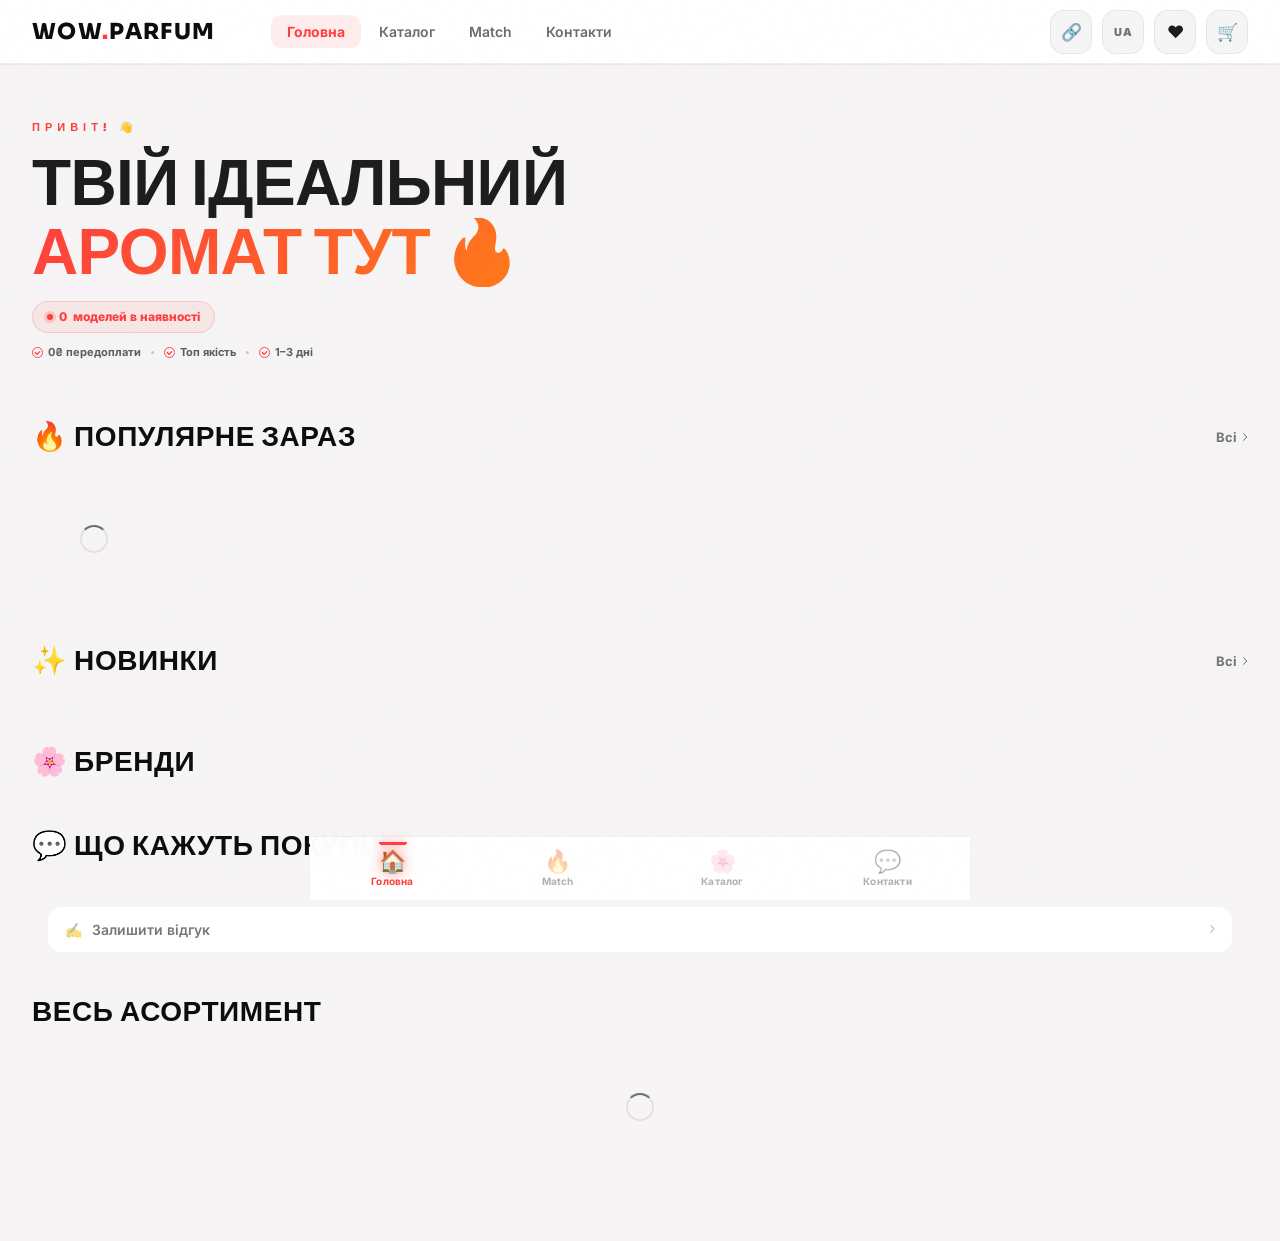
==== commit 01a1f78f: "feat(parfum): редизайн на флагманському двигуні — світла тема, десктоп-сітка, deals-таймер, i18n, ml" ====
--- a/index.html
+++ b/index.html
@@ -1,26 +1,23 @@
-﻿<!DOCTYPE html>
+<!DOCTYPE html>
 <html lang="uk">
 <head>
 <meta charset="UTF-8">
-<meta name="viewport" content="width=device-width, initial-scale=1, maximum-scale=1, user-scalable=no">
-<title>Dior Sauvage, Tom Ford, Jo Malone | Парфуми без передоплати | WOW.PARFUM</title>
+<meta name="viewport" content="width=device-width, initial-scale=1, maximum-scale=5, user-scalable=yes">
+<meta http-equiv="X-UA-Compatible" content="IE=edge">
+<meta name="format-detection" content="telephone=no">
+<meta name="x-apple-disable-message-reformatting">
+<title>WOW.PARFUM — Преміум парфуми без передоплати</title>
 
 <!-- ── Primary Meta ── -->
-<meta name="description" content="✅ 300+ парфумів Dior, Tom Ford, Byredo, Jo Malone, Chanel. EDP та EDT 50–200ml. Без передоплати. Доставка НП 1-3 дні по Україні. Замовити в Telegram →">
-<meta name="keywords"    content="парфуми, духи, купити парфуми, Byredo, Jo Malone, Tom Ford, без передоплати, Нова Пошта, оригінальна парфумерія">
+<meta name="description" content="Оригінальні аромати Dior, Tom Ford, Jo Malone, Burberry без передоплати. Оплата при отриманні на Новій Пошті. Доставка по всій Україні.">
+<meta name="keywords"    content="парфуми, аромати, Dior, Tom Ford, Jo Malone, купити парфуми, без передоплати, Нова Пошта">
+<meta name="theme-color" content="#ffffff">
 <meta name="robots"      content="index, follow">
-<link rel="canonical" href="https://wowznahidka.github.io/wow-parfum/">
-<link rel="icon" href="icon-192.png" type="image/png">
-<link rel="preconnect" href="https://script.google.com">
-<link rel="dns-prefetch" href="https://script.google.com">
-<meta name="geo.region" content="UA">
-<meta name="geo.placename" content="Україна">
-<meta name="theme-color" content="#9B59B6">
 
 <!-- ── Open Graph ── -->
 <meta property="og:type"        content="website">
-<meta property="og:title"       content="Dior, Tom Ford, Jo Malone | WOW.PARFUM — Парфуми без передоплати">
-<meta property="og:description" content="✅ 300+ парфумів від топових брендів. EDP/EDT. Без передоплати. Доставка по Україні 1-3 дні.">
+<meta property="og:title"       content="WOW.PARFUM — Преміум парфуми без передоплати">
+<meta property="og:description" content="Оригінальні аромати Dior, Tom Ford, Jo Malone, Burberry без передоплати. Оплата при отриманні на Новій Пошті. Доставка по всій Україні.">
 <meta property="og:locale"      content="uk_UA">
 <meta property="og:url"         content="https://wowznahidka.github.io/wow-parfum/">
 <meta property="og:image"       content="https://wowznahidka.github.io/wow-parfum/og-cover.png">
@@ -29,107 +26,58 @@
 
 <!-- ── Twitter Card ── -->
 <meta name="twitter:card"        content="summary_large_image">
-<meta name="twitter:title"       content="WOW.PARFUM — Преміум парфуми без передоплати. Оплата після отримання.">
-<meta name="twitter:description" content="Преміум парфуми без передоплати. Оплата після отримання.">
+<meta name="twitter:title"       content="WOW.PARFUM — Преміум парфуми без передоплати">
+<meta name="twitter:description" content="Оригінальні аромати Dior, Tom Ford, Jo Malone, Burberry без передоплати. Оплата при отриманні на Новій Пошті. Доставка по всій Україні.">
 <meta name="twitter:image"       content="https://wowznahidka.github.io/wow-parfum/og-cover.png">
+
+<!-- ── Favicon ── -->
+<link rel="icon"          type="image/x-icon" href="favicon.ico">
+<link rel="icon"          type="image/png"    href="favicon.png" sizes="32x32">
+<link rel="shortcut icon" type="image/x-icon" href="favicon.ico">
 
 <!-- ── PWA / Apple ── -->
 <link rel="manifest" href="manifest.json">
 <link rel="apple-touch-icon"                          href="icon-192.png">
+<meta name="mobile-web-app-capable"                   content="yes">
 <meta name="apple-mobile-web-app-capable"             content="yes">
 <meta name="apple-mobile-web-app-status-bar-style"    content="black-translucent">
-<meta name="apple-mobile-web-app-title" content="WOW.PARFUM">
+<meta name="apple-mobile-web-app-title"               content="WOW.PARFUM">
 
 <!-- ── Structured Data ── -->
 <script type="application/ld+json">
-[
-  {
-    "@context": "https://schema.org",
-    "@type": "Store",
-    "name": "WOW.PARFUM",
-    "description": "Преміум парфуми Dior, Tom Ford, Jo Malone, Byredo без передоплати. EDP та EDT. Доставка по Україні.",
-    "url": "https://wow-parfum.github.io/",
-    "logo": "https://wow-parfum.github.io/icon-512.png",
-    "image": "https://wow-parfum.github.io/og-cover.png",
-    "telephone": "",
-    "priceRange": "₴₴",
-    "currenciesAccepted": "UAH",
-    "paymentAccepted": "Cash",
-    "areaServed": "UA",
-    "aggregateRating": {
-      "@type": "AggregateRating",
-      "ratingValue": "4.9",
-      "reviewCount": "214",
-      "bestRating": "5"
-    },
-    "sameAs": [
-      "https://t.me/wowparfum",
-      "https://instagram.com/wow.parfum",
-      "https://tiktok.com/@wow.parfum"
-    ]
-  },
-  {
-    "@context": "https://schema.org",
-    "@type": "WebSite",
-    "name": "WOW.PARFUM",
-    "url": "https://wow-parfum.github.io/",
-    "potentialAction": {
-      "@type": "SearchAction",
-      "target": "https://wow-parfum.github.io/?q={search_term_string}",
-      "query-input": "required name=search_term_string"
-    }
-  },
-  {
-    "@context": "https://schema.org",
-    "@type": "FAQPage",
-    "mainEntity": [
-      {
-        "@type": "Question",
-        "name": "Як зробити замовлення парфумів?",
-        "acceptedAnswer": {"@type": "Answer", "text": "Додайте парфум у кошик → вкажіть ім'я та телефон → підтвердіть замовлення. Ми зв'яжемося з вами протягом 30 хвилин через Telegram або дзвінок."}
-      },
-      {
-        "@type": "Question",
-        "name": "Чи є передоплата?",
-        "acceptedAnswer": {"@type": "Answer", "text": "Ні. Оплата виключно після отримання на Новій Пошті. Ви спочатку перевіряєте товар — потім платите."}
-      },
-      {
-        "@type": "Question",
-        "name": "Яка доставка і терміни?",
-        "acceptedAnswer": {"@type": "Answer", "text": "Доставка Новою Поштою 1-3 дні по всій Україні. Також є міжнародна доставка. Вартість доставки за тарифами НП."}
-      },
-      {
-        "@type": "Question",
-        "name": "Це оригінальні парфуми?",
-        "acceptedAnswer": {"@type": "Answer", "text": "Так, усі парфуми оригінальні з підтвердженими джерелами. Ми надаємо гарантію якості на кожен аромат."}
-      },
-      {
-        "@type": "Question",
-        "name": "Чи можна повернути парфуми?",
-        "acceptedAnswer": {"@type": "Answer", "text": "Так, протягом 14 днів якщо флакон не розпечатаний. Зворотня доставка за наш рахунок при підтвердженому браку."}
-      },
-      {
-        "@type": "Question",
-        "name": "Які розміри флаконів є?",
-        "acceptedAnswer": {"@type": "Answer", "text": "Є флакони 30ml, 50ml, 100ml, 150ml та 200ml залежно від бренду. Також travel-size 10-15ml для знайомства з ароматом."}
-      }
-    ]
-  }
-]
+{
+  "@context": "https://schema.org",
+  "@type": "Store",
+  "name": "WOW.PARFUM",
+  "description": "Преміум парфуми без передоплати. Оплата при отриманні на Новій Пошті.",
+  "sameAs": ["https://t.me/+8xhWEOzGMW5jNjJi", "https://www.instagram.com/wow.znahidka"],
+  "priceRange": "₴₴",
+  "areaServed": "UA",
+  "paymentAccepted": "Cash",
+  "currenciesAccepted": "UAH"
+}
 </script>
 
 <!-- ── Analytics: set GA_ID + FB_PIXEL_ID in js/config.js ── -->
+
+<!-- ── Preconnect ── -->
+<link rel="preconnect" href="https://script.google.com" crossorigin>
+<link rel="dns-prefetch" href="https://script.google.com">
 
 <!-- ── CSS MODULES ── -->
 <!-- base.css is render-critical — stays synchronous -->
-<link rel="stylesheet" href="css/base.css">
-<link rel="stylesheet" href="css/layout.css">
-<link rel="stylesheet" href="css/cards.css">
-<link rel="stylesheet" href="css/animations.css">
-<link rel="stylesheet" href="css/mobile.css">
+<link rel="stylesheet" href="css/base.css?v=41">
+<link rel="stylesheet" href="css/layout.css?v=41">
+<link rel="stylesheet" href="css/cards.css?v=41">
+<link rel="stylesheet" href="css/animations.css?v=41">
+<link rel="stylesheet" href="css/mobile.css?v=41">
 <link rel="preconnect" href="https://fonts.googleapis.com">
 <link rel="preconnect" href="https://fonts.gstatic.com" crossorigin>
-<link rel="stylesheet" href="css/niche.css">
+<link rel="preload" as="style" href="https://fonts.googleapis.com/css2?family=Sora:wght@400;500;600;700;800&family=Inter:wght@400;500;600;700;800&display=swap">
+<link rel="stylesheet" href="https://fonts.googleapis.com/css2?family=Sora:wght@400;500;600;700;800&family=Inter:wght@400;500;600;700;800&display=swap" media="print" onload="this.media='all'">
+<noscript><link rel="stylesheet" href="https://fonts.googleapis.com/css2?family=Sora:wght@600;700;800&family=Inter:wght@400;600;700&display=swap"></noscript>
+<link rel="stylesheet" href="shared/css/premium.css?v=41">
+<link rel="stylesheet" href="css/niche.css?v=41">
 </head>
 <body>
 
@@ -139,15 +87,17 @@
      HEADER
      ════════════════════════════════════════════════ -->
 <header id="header" role="banner">
-  <div class="header-logo" aria-label="WOW.PARFUM">
+  <div class="header-logo" role="button" tabindex="0" aria-label="WOW.PARFUM — на головну"
+       onclick="closeAllSheets();changeTab('home');window.scrollTo({top:0,behavior:'smooth'})"
+       onkeydown="if(event.key==='Enter'||event.key===' '){event.preventDefault();this.click();}">
     WOW<span class="dot">.</span>PARFUM
     <small id="hdr-sub">ПРЕМІУМ ПАРФУМИ</small>
   </div>
   <nav id="desktop-nav" aria-label="Навігація">
     <button class="dsk-nav-btn active" onclick="changeTab('home')"    id="dsk-btn-home">Головна</button>
     <button class="dsk-nav-btn"        onclick="changeTab('catalog')" id="dsk-btn-catalog">Каталог</button>
-    <button class="dsk-nav-btn"        onclick="changeTab('match')"   id="dsk-btn-match">Match ✨</button>
-    <button class="dsk-nav-btn"        onclick="changeTab('contacts')"id="dsk-btn-contacts">Контакти</button>
+    <button class="dsk-nav-btn"        onclick="changeTab('match')"   id="dsk-btn-match">Match</button>
+    <button class="dsk-nav-btn"        onclick="changeTab('contacts')" id="dsk-btn-contacts">Контакти</button>
   </nav>
   <div class="header-actions" role="toolbar" aria-label="Дії">
     <button class="hdr-btn" onclick="openRefSheet()" aria-label="Поширити">🔗</button>
@@ -163,15 +113,32 @@
   </div>
 </header>
 
-<!-- ── PUSH NOTIFICATION BANNER ── -->
-<div id="push-banner" role="complementary" aria-label="Підписка на сповіщення">
-  <span class="push-banner-ico">🔔</span>
-  <div class="push-banner-text">
-    <div class="push-banner-title">Знижки першим</div>
-    <div class="push-banner-sub">Отримуй сповіщення про нові аромати та акції</div>
-  </div>
-  <button class="push-banner-btn" onclick="askPushPermission()">Підписатись</button>
-  <button class="push-banner-close" onclick="dismissPushBanner()" aria-label="Закрити">×</button>
+<div id="desktop-filter-sidebar" style="display:none">
+  <div class="dsf-section">
+    <div class="dsf-title">Стать</div>
+    <div class="dsf-chips">
+      <button class="dsf-chip active" onclick="dsfGender('mixed')">Усі</button>
+      <button class="dsf-chip" onclick="dsfGender('male')">♂ Чоловічі</button>
+      <button class="dsf-chip" onclick="dsfGender('female')">♀ Жіночі</button>
+    </div>
+  </div>
+  <div class="dsf-section" style="margin-top:14px">
+    <div class="dsf-title">Розмір</div>
+    <div class="dsf-chips" style="flex-wrap:wrap">
+      <button class="dsf-chip" onclick="dsfSize(35)">35</button>
+      <button class="dsf-chip" onclick="dsfSize(36)">36</button>
+      <button class="dsf-chip" onclick="dsfSize(37)">37</button>
+      <button class="dsf-chip" onclick="dsfSize(38)">38</button>
+      <button class="dsf-chip" onclick="dsfSize(39)">39</button>
+      <button class="dsf-chip" onclick="dsfSize(40)">40</button>
+      <button class="dsf-chip" onclick="dsfSize(41)">41</button>
+      <button class="dsf-chip" onclick="dsfSize(42)">42</button>
+      <button class="dsf-chip" onclick="dsfSize(43)">43</button>
+      <button class="dsf-chip" onclick="dsfSize(44)">44</button>
+      <button class="dsf-chip" onclick="dsfSize(45)">45</button>
+    </div>
+  </div>
+  <div style="margin-top:16px;padding:0 2px" id="price-filter-wrap-dsf"></div>
 </div>
 
 <!-- ════════════════════════════════════════════════
@@ -183,42 +150,33 @@
   <section id="page-home" class="page active" aria-labelledby="home-title">
     <div class="home-hero">
       <div class="home-greeting" id="home-greeting">Привіт! 👋</div>
-      <h1 class="home-title" id="home-title">Твій ідеальний аромат 🌸</h1>
+      <h1 class="home-title" id="home-title">Твій ідеальний<br><span>аромат тут <span class="fire-anim">🔥</span></span></h1>
       <div class="home-counter-chip" aria-live="polite">
         <span class="live-dot" aria-hidden="true"></span>
-        <span id="models-counter">0</span> ароматів в наявності
-      </div>
-    </div>
-
-    <!-- PARFUM NICHE: Scent Family Filter -->
-    <section class="niche-fam-section" id="scent-families" aria-label="Ароматичні сімейства">
-      <div class="niche-fam-title">Знайди свій аромат</div>
-      <div class="niche-fam-scroll">
-        <button class="niche-fam-chip active" data-family="all">🌟 Всі</button>
-        <button class="niche-fam-chip" data-family="floral">🌸 Квіткові</button>
-        <button class="niche-fam-chip" data-family="woody">🌲 Деревні</button>
-        <button class="niche-fam-chip" data-family="citrus">🍋 Цитрусові</button>
-        <button class="niche-fam-chip" data-family="oriental">🕌 Східні</button>
-        <button class="niche-fam-chip" data-family="fresh">💧 Свіжі</button>
-        <button class="niche-fam-chip" data-family="fougere">🌿 Фужерні</button>
-        <button class="niche-fam-chip" data-family="chypre">🍂 Шипрові</button>
-      </div>
-      <div class="niche-fam-scroll" style="margin-top:8px">
-        <span class="niche-conc-tag">EDP</span>
-        <span class="niche-conc-tag">EDT</span>
-        <span class="niche-conc-tag">Parfum</span>
-        <span class="niche-conc-tag">30ml</span>
-        <span class="niche-conc-tag">50ml</span>
-        <span class="niche-conc-tag">100ml</span>
-      </div>
-    </section>
+        <span id="models-counter">0</span> моделей в наявності
+      </div>
+      <div class="hero-trust" aria-label="Переваги">
+        <span class="hero-trust-item"><svg width="11" height="11" viewBox="0 0 12 12" fill="none" aria-hidden="true"><circle cx="6" cy="6" r="5.5" stroke="currentColor"/><path d="M3.5 6l2 2 3-3" stroke="currentColor" stroke-width="1.4" stroke-linecap="round" stroke-linejoin="round"/></svg>0₴ передоплати</span>
+        <span class="hero-trust-sep" aria-hidden="true"></span>
+        <span class="hero-trust-item"><svg width="11" height="11" viewBox="0 0 12 12" fill="none" aria-hidden="true"><circle cx="6" cy="6" r="5.5" stroke="currentColor"/><path d="M3.5 6l2 2 3-3" stroke="currentColor" stroke-width="1.4" stroke-linecap="round" stroke-linejoin="round"/></svg>Топ якість</span>
+        <span class="hero-trust-sep" aria-hidden="true"></span>
+        <span class="hero-trust-item"><svg width="11" height="11" viewBox="0 0 12 12" fill="none" aria-hidden="true"><circle cx="6" cy="6" r="5.5" stroke="currentColor"/><path d="M3.5 6l2 2 3-3" stroke="currentColor" stroke-width="1.4" stroke-linecap="round" stroke-linejoin="round"/></svg>1–3 дні</span>
+      </div>
+    </div>
+
+    <div id="gender-toggle" role="group" aria-label="Стать" data-active="mixed">
+      <button class="g-btn active" data-gender="mixed"  onclick="setGender('mixed')"  aria-pressed="true" ><span class="g-lbl">Всі</span></button>
+      <button class="g-btn"        data-gender="male"   onclick="setGender('male')"   aria-pressed="false"><span class="g-lbl">Чоловіки</span></button>
+      <button class="g-btn"        data-gender="female" onclick="setGender('female')" aria-pressed="false"><span class="g-lbl">Жінки</span></button>
+    </div>
 
     <!-- Daily Deals -->
     <section id="daily-deals-section" hidden>
       <div class="dd-header">
         <div class="dd-title-wrap">
-          <span class="dd-fire" aria-hidden="true">🔥</span>
+          <div class="sec-eyebrow"><span class="sec-eyebrow-dot" aria-hidden="true"></span>Випадкові 3 пари</div>
           <h2 class="dd-title">Знахідка дня</h2>
+          <p class="dd-subtitle">3 моделі щодня <b>з безкоштовною доставкою</b></p>
         </div>
         <div class="dd-timer-wrap" aria-label="Оновлення через">
           <span class="dd-timer-lbl">До оновлення:</span>
@@ -230,14 +188,20 @@
 
     <div id="recently-viewed-section" class="hidden">
       <div class="section">
-        <div class="sec-head"><h2 class="sec-title">👀 Нещодавно переглянуті</h2></div>
+        <div class="sec-head">
+          <div class="sec-head-l">
+            <h2 class="sec-title">Нещодавно переглянуті</h2>
+            <span class="sec-meta" id="rv-count"></span>
+          </div>
+          <button class="sec-link rv-clear" onclick="clearRecentlyViewed()" aria-label="Очистити історію">Очистити</button>
+        </div>
       </div>
       <div class="h-scroll" id="recently-viewed-row" role="list" aria-label="Нещодавно переглянуті"></div>
     </div>
 
     <div class="section">
       <div class="sec-head">
-        <h2 class="sec-title">🌸 Аромати сезону</h2>
+        <h2 class="sec-title">🔥 Популярне зараз</h2>
         <button class="sec-link" onclick="changeTab('catalog')">Всі</button>
       </div>
     </div>
@@ -247,14 +211,14 @@
 
     <div class="section">
       <div class="sec-head">
-        <h2 class="sec-title">✨ Нові надходження</h2>
+        <h2 class="sec-title">✨ Новинки</h2>
         <button class="sec-link" onclick="changeTab('catalog')">Всі</button>
       </div>
     </div>
-    <div class="h-scroll" id="new-row" role="list" aria-label="Нові надходження"></div>
+    <div class="h-scroll" id="new-row" role="list" aria-label="Новинки"></div>
 
     <div class="section">
-      <div class="sec-head"><h2 class="sec-title">🏷 Бренди</h2></div>
+      <div class="sec-head"><h2 class="sec-title">👟 Бренди</h2></div>
       <div class="brands-grid" id="home-brands-grid" role="list" aria-label="Бренди"></div>
     </div>
 
@@ -269,7 +233,7 @@
     </button>
 
     <div class="section">
-      <div class="sec-head"><h2 class="sec-title">🌿 Вся колекція</h2></div>
+      <div class="sec-head"><h2 class="sec-title">📦 Весь асортимент</h2></div>
       <div class="prods-grid" id="home-all-grid" role="list" aria-label="Всі товари">
         <div class="loading-wrap" style="grid-column:1/-1"><div class="spinner" aria-label="Завантаження"></div></div>
       </div>
@@ -287,6 +251,11 @@
         <div class="match-counter-badge" id="match-counter" aria-live="polite">0 / 0</div>
       </div>
     </div>
+    <div class="g-compact" role="group" aria-label="Стать">
+      <button class="g-chip" data-gender="mixed"  onclick="setGender('mixed')" >Всі</button>
+      <button class="g-chip" data-gender="male"   onclick="setGender('male')"  >Чоловіки</button>
+      <button class="g-chip" data-gender="female" onclick="setGender('female')">Жінки</button>
+    </div>
     <p class="match-hint">Свайп вправо — ❤️ в Улюблені · вліво — пропустити</p>
     <div class="card-stage" id="card-stage" role="region" aria-label="Картка товару">
       <div class="loading-wrap"><div class="spinner" aria-label="Завантаження"></div></div>
@@ -295,48 +264,20 @@
       <button class="m-action m-nope" onclick="swipeCard('left')"  aria-label="Пропустити">✕</button>
       <button class="m-action m-like" onclick="swipeCard('right')" aria-label="Лайк">❤️</button>
     </div>
+    <div class="match-kb-hint" aria-hidden="true">
+      <span>← Пропустити</span>
+      <span>Лайкнути →</span>
+    </div>
   </section>
 
   <!-- ── CATALOG ── -->
   <section id="page-catalog" class="page" aria-label="Каталог">
-    <!-- Desktop filter sidebar (hidden on mobile via CSS) -->
-    <aside id="desktop-filter-sidebar" style="display:none" aria-label="Фільтри">
-      <div class="dsf-title">Фільтри</div>
-      <div class="dsf-section">
-        <div class="dsf-label">Сімейство</div>
-        <button class="dsf-chip active" onclick="dsfFamily('all')">🌟 Всі</button>
-        <button class="dsf-chip" onclick="dsfFamily('floral')">🌸 Квіткові</button>
-        <button class="dsf-chip" onclick="dsfFamily('woody')">🌲 Деревні</button>
-        <button class="dsf-chip" onclick="dsfFamily('citrus')">🍋 Цитрусові</button>
-        <button class="dsf-chip" onclick="dsfFamily('oriental')">🕌 Східні</button>
-        <button class="dsf-chip" onclick="dsfFamily('fresh')">💧 Свіжі</button>
-        <button class="dsf-chip" onclick="dsfFamily('fougere')">🌿 Фужерні</button>
-        <button class="dsf-chip" onclick="dsfFamily('chypre')">🍂 Шипрові</button>
-      </div>
-      <div class="dsf-section">
-        <div class="dsf-label">Стать</div>
-        <button class="dsf-chip active" onclick="dsfGender('mixed')">⚡ Всі</button>
-        <button class="dsf-chip" onclick="dsfGender('male')">♂ Чоловічі</button>
-        <button class="dsf-chip" onclick="dsfGender('female')">♀ Жіночі</button>
-      </div>
-      <div class="dsf-section">
-        <div class="dsf-label">Об'єм</div>
-        <button class="dsf-chip" onclick="dsfVol('30')">30 мл</button>
-        <button class="dsf-chip" onclick="dsfVol('50')">50 мл</button>
-        <button class="dsf-chip" onclick="dsfVol('100')">100 мл</button>
-        <button class="dsf-chip" onclick="dsfVol('150')">150 мл</button>
-        <button class="dsf-chip" onclick="dsfVol('all')">Всі</button>
-      </div>
-      <div class="dsf-section">
-        <div class="dsf-label">Сповіщення</div>
-        <button class="dsf-chip" id="dsf-push-btn" onclick="askPushPermission()">🔔 Отримувати знижки</button>
-      </div>
-    </aside>
+
     <div class="cat-search-wrap" role="search">
       <div class="cat-search-inner">
         <span class="cat-search-ico" aria-hidden="true">🔍</span>
         <input type="text" class="cat-search" id="cat-search"
-          placeholder="Пошук парфуму або бренду…"
+          placeholder="Пошук по бренду або моделі…"
           oninput="onSearchInput(this.value)"
           autocomplete="off" autocorrect="off" spellcheck="false"
           aria-label="Пошук товарів">
@@ -344,12 +285,54 @@
       </div>
     </div>
     <div class="search-sugg" id="search-sugg"></div>
+
+    <!-- Quick toggles -->
+    <div class="cat-quicks" role="group" aria-label="Швидкі фільтри">
+      <button class="cat-quick" data-quick="all" onclick="setQuickFilter('all')" aria-pressed="true">
+        <span>Всі</span>
+      </button>
+      <button class="cat-quick" data-quick="discount" onclick="setQuickFilter('discount')">
+        <span>🔥 Знижки</span>
+      </button>
+      <button class="cat-quick" data-quick="new" onclick="setQuickFilter('new')">
+        <span>✨ Новинки</span>
+      </button>
+      <button class="cat-quick" data-quick="free" onclick="setQuickFilter('free')">
+        <span>🚚 Безкоштовна</span>
+      </button>
+    </div>
+
+    <!-- Gender + Sort row -->
+    <div class="cat-bar">
+      <div class="g-compact" role="group" aria-label="Стать">
+        <button class="g-chip" data-gender="mixed"  onclick="setGender('mixed')" >Всі</button>
+        <button class="g-chip" data-gender="male"   onclick="setGender('male')"  >Чоловіки</button>
+        <button class="g-chip" data-gender="female" onclick="setGender('female')">Жінки</button>
+      </div>
+      <select class="cat-sort" id="cat-sort" onchange="setSortMode(this.value)" aria-label="Сортувати">
+        <option value="popular">🔥 Популярне</option>
+        <option value="new">✨ Новинки</option>
+        <option value="price_asc">↑ Ціна: дешевше</option>
+        <option value="price_desc">↓ Ціна: дорожче</option>
+        <option value="discount">🎁 Найбільша знижка</option>
+      </select>
+    </div>
+
     <div class="size-filter-wrap" role="group" aria-label="Фільтр розміру">
-      <div class="size-filter-label" id="size-filter-label">Об'єм</div>
+      <div class="size-filter-label" id="size-filter-label">Розмір</div>
       <div class="size-chips-row" id="size-chips-row" role="list" aria-labelledby="size-filter-label"></div>
     </div>
     <div id="price-filter-wrap" role="group" aria-label="Ціновий діапазон"></div>
-    <div class="update-ts" id="update-ts" aria-live="polite">🔄 Оновлення…</div>
+
+    <!-- Active filters chips -->
+    <div class="cat-active-filters" id="cat-active-filters" aria-live="polite"></div>
+
+    <!-- Results count + timestamp -->
+    <div class="cat-meta">
+      <span class="cat-count" id="cat-count" aria-live="polite"></span>
+      <span class="update-ts" id="update-ts" aria-live="polite">🔄 Оновлення…</span>
+    </div>
+
     <div id="catalog-view">
       <div class="loading-wrap"><div class="spinner" aria-label="Завантаження"></div></div>
     </div>
@@ -358,32 +341,276 @@
   <!-- ── CONTACTS ── -->
   <section id="page-contacts" class="page" aria-label="Контакти">
     <div class="contacts-banner">
-      <div class="contacts-banner-ico" aria-hidden="true">🌸</div>
+      <div class="contacts-banner-tag" aria-hidden="true">PREMIUM PARFUM STORE</div>
+
+      <!-- Реальний кросівок з каталогу (рандомний — JS набиває) -->
+      <div class="contacts-hero-shoe" id="contacts-hero-shoe" aria-hidden="true">
+        <div class="ch-shoe-shape">
+          <div class="ch-shoe-orb-1"></div>
+          <div class="ch-shoe-orb-2"></div>
+          <div class="ch-shoe-orb-3"></div>
+          <img class="ch-shoe-img" id="contacts-hero-shoe-img" alt="" loading="lazy" decoding="async">
+          <div class="ch-shoe-shadow"></div>
+        </div>
+        <div class="ch-shoe-meta">
+          <span class="ch-shoe-meta-brand" id="contacts-hero-shoe-brand">NIKE</span>
+          <span class="ch-shoe-meta-tag">2026 EDITION</span>
+        </div>
+      </div>
+
+      <!-- Fallback SVG (показується якщо каталог не завантажився) -->
+      <div class="contacts-banner-art" id="contacts-hero-fallback" aria-hidden="true">
+        <svg viewBox="0 0 480 280" xmlns="http://www.w3.org/2000/svg" preserveAspectRatio="xMidYMid meet">
+          <defs>
+            <linearGradient id="hero-shoe-body" x1="0%" y1="0%" x2="100%" y2="100%">
+              <stop offset="0%" stop-color="#2a2a2c"/>
+              <stop offset="50%" stop-color="#161618"/>
+              <stop offset="100%" stop-color="#000"/>
+            </linearGradient>
+            <linearGradient id="hero-sole" x1="0%" y1="0%" x2="0%" y2="100%">
+              <stop offset="0%" stop-color="#fafafa"/>
+              <stop offset="50%" stop-color="#ededed"/>
+              <stop offset="100%" stop-color="#d4d4d4"/>
+            </linearGradient>
+            <linearGradient id="hero-midsole" x1="0%" y1="0%" x2="0%" y2="100%">
+              <stop offset="0%" stop-color="#f0f0f0"/>
+              <stop offset="100%" stop-color="#c2c2c2"/>
+            </linearGradient>
+            <linearGradient id="hero-accent" x1="0%" y1="0%" x2="100%" y2="0%">
+              <stop offset="0%" stop-color="#ff3e3e"/>
+              <stop offset="100%" stop-color="#ff7a1a"/>
+            </linearGradient>
+            <linearGradient id="hero-shine" x1="0%" y1="0%" x2="0%" y2="100%">
+              <stop offset="0%" stop-color="rgba(255,255,255,0.16)"/>
+              <stop offset="100%" stop-color="rgba(255,255,255,0)"/>
+            </linearGradient>
+            <radialGradient id="hero-floor" cx="50%" cy="50%" r="50%">
+              <stop offset="0%" stop-color="rgba(0,0,0,0.28)"/>
+              <stop offset="60%" stop-color="rgba(0,0,0,0.10)"/>
+              <stop offset="100%" stop-color="rgba(0,0,0,0)"/>
+            </radialGradient>
+          </defs>
+
+          <!-- Ambient orbs (light) -->
+          <circle class="hero-orb hero-orb-1" cx="60" cy="60" r="48" fill="#ff3e3e" opacity="0.10"/>
+          <circle class="hero-orb hero-orb-2" cx="420" cy="200" r="60" fill="#ff7a1a" opacity="0.10"/>
+          <circle class="hero-orb hero-orb-3" cx="380" cy="50" r="28" fill="#ff3e3e" opacity="0.06"/>
+
+          <!-- Decorative dotted grid -->
+          <g fill="rgba(0,0,0,0.06)">
+            <circle cx="30"  cy="200" r="1.5"/>
+            <circle cx="45"  cy="210" r="1.5"/>
+            <circle cx="60"  cy="220" r="1.5"/>
+            <circle cx="440" cy="80"  r="1.5"/>
+            <circle cx="455" cy="90"  r="1.5"/>
+            <circle cx="425" cy="70"  r="1.5"/>
+          </g>
+
+          <!-- Floor shadow under shoe -->
+          <ellipse cx="240" cy="232" rx="170" ry="12" fill="url(#hero-floor)"/>
+
+          <!-- ── SNEAKER (low-top side profile, Air-Max inspired) ── -->
+          <g class="hero-shoe" filter="drop-shadow(0 18px 30px rgba(0,0,0,0.32))">
+
+            <!-- Midsole (gray foam) -->
+            <path d="M55,200
+                     Q55,222 80,222
+                     L405,222
+                     Q428,222 432,210
+                     L432,196
+                     Q422,192 408,192
+                     L75,192
+                     Q60,192 55,200 Z"
+                  fill="url(#hero-midsole)"/>
+
+            <!-- Outsole (white rubber) -->
+            <path d="M55,210
+                     Q55,228 82,228
+                     L408,228
+                     Q428,228 430,218
+                     L432,212
+                     Q400,210 360,210
+                     L100,210
+                     Q70,210 55,210 Z"
+                  fill="url(#hero-sole)"/>
+
+            <!-- Sole tread lines -->
+            <g stroke="#b0b0b0" stroke-width="0.7" opacity="0.55">
+              <line x1="85"  y1="222" x2="85"  y2="226"/>
+              <line x1="115" y1="222" x2="115" y2="226"/>
+              <line x1="145" y1="222" x2="145" y2="226"/>
+              <line x1="175" y1="222" x2="175" y2="226"/>
+              <line x1="205" y1="222" x2="205" y2="226"/>
+              <line x1="235" y1="222" x2="235" y2="226"/>
+              <line x1="265" y1="222" x2="265" y2="226"/>
+              <line x1="295" y1="222" x2="295" y2="226"/>
+              <line x1="325" y1="222" x2="325" y2="226"/>
+              <line x1="355" y1="222" x2="355" y2="226"/>
+              <line x1="385" y1="222" x2="385" y2="226"/>
+            </g>
+
+            <!-- Upper body (toe to heel, smoother profile) -->
+            <path d="M58,196
+                     Q50,170 65,148
+                     Q88,118 130,108
+                     L195,98
+                     Q250,94 300,108
+                     Q340,118 365,140
+                     Q400,170 410,192
+                     L75,192 Z"
+                  fill="url(#hero-shoe-body)"/>
+
+            <!-- Toe cap accent (smooth highlight on toe) -->
+            <path d="M385,150 Q405,170 412,185 L380,185 Q375,165 385,150 Z"
+                  fill="rgba(255,255,255,0.06)"/>
+
+            <!-- Heel counter -->
+            <path d="M58,196 Q50,170 65,148 L75,140 L88,148 L88,192 L75,192 Q60,192 58,196 Z"
+                  fill="#0a0a0c"/>
+            <!-- Heel pull tab -->
+            <rect x="60" y="130" width="20" height="14" rx="4" fill="#1a1a1a"/>
+            <rect x="64" y="134" width="12" height="6" rx="2" fill="url(#hero-accent)"/>
+
+            <!-- Mid-foot panel highlight -->
+            <path d="M120,118 Q170,102 240,98 Q290,96 330,108 L320,140 Q260,128 200,130 Q150,134 130,142 Z"
+                  fill="url(#hero-shine)"/>
+
+            <!-- Lacing panel (tongue area) -->
+            <path d="M170,110 L170,180 L260,180 L260,110 L235,100 L195,100 Z"
+                  fill="rgba(0,0,0,0.25)"/>
+
+            <!-- Tongue label -->
+            <rect x="200" y="116" width="30" height="14" rx="3" fill="#1a1a1a" stroke="#ff3e3e" stroke-width="0.8"/>
+            <text x="215" y="126" font-family="Sora,sans-serif" font-weight="900" font-size="8" fill="#ff3e3e" text-anchor="middle">WOW</text>
+
+            <!-- Laces -->
+            <g stroke="#fafafa" stroke-width="2.8" stroke-linecap="round" fill="none">
+              <path d="M178,138 Q215,144 252,138"/>
+              <path d="M178,154 Q215,160 252,154"/>
+              <path d="M178,170 Q215,176 252,170"/>
+            </g>
+            <!-- Eyelets -->
+            <g fill="#0a0a0a">
+              <circle cx="178" cy="138" r="2.6"/><circle cx="252" cy="138" r="2.6"/>
+              <circle cx="178" cy="154" r="2.6"/><circle cx="252" cy="154" r="2.6"/>
+              <circle cx="178" cy="170" r="2.6"/><circle cx="252" cy="170" r="2.6"/>
+            </g>
+
+            <!-- Side accent stripe (the brand swoosh — modern arc) -->
+            <path d="M100,182
+                     Q170,170 250,158
+                     Q320,148 380,128
+                     L390,142
+                     Q330,168 250,182
+                     Q170,194 105,196 Z"
+                  fill="url(#hero-accent)" opacity="0.96"/>
+
+            <!-- Heel logo "Z" -->
+            <text x="80" y="178" font-family="Sora,sans-serif" font-weight="900" font-size="14" fill="#fff" opacity="0.92">Z</text>
+
+            <!-- Air bubble window (visible foam) -->
+            <ellipse cx="120" cy="208" rx="22" ry="6" fill="rgba(255,255,255,0.7)"/>
+            <ellipse cx="120" cy="208" rx="20" ry="4" fill="rgba(255,255,255,0.96)"/>
+            <ellipse cx="380" cy="208" rx="22" ry="6" fill="rgba(255,255,255,0.7)"/>
+            <ellipse cx="380" cy="208" rx="20" ry="4" fill="rgba(255,255,255,0.96)"/>
+          </g>
+
+          <!-- Speed lines (left side, motion feel) -->
+          <g stroke="#ff3e3e" stroke-width="2.2" stroke-linecap="round" opacity="0.22">
+            <line class="hero-speed hero-speed-1" x1="15" y1="100" x2="55"  y2="100"/>
+            <line class="hero-speed hero-speed-2" x1="6"  y1="118" x2="42"  y2="118"/>
+            <line class="hero-speed hero-speed-3" x1="20" y1="136" x2="50"  y2="136"/>
+          </g>
+
+          <!-- Year + premium mark (top-right) -->
+          <g>
+            <text x="455" y="30" font-family="Sora,sans-serif" font-weight="900" font-size="13" fill="#ff3e3e" text-anchor="end" letter-spacing="3">2026</text>
+            <line x1="380" y1="36" x2="455" y2="36" stroke="rgba(0,0,0,0.12)" stroke-width="1"/>
+            <text x="455" y="50" font-family="Inter,sans-serif" font-weight="700" font-size="9" fill="rgba(0,0,0,0.45)" text-anchor="end" letter-spacing="3.5">EDITION</text>
+          </g>
+
+          <!-- Bottom-left ribbon -->
+          <g opacity="0.5">
+            <text x="22" y="262" font-family="Inter,sans-serif" font-weight="700" font-size="8" fill="rgba(0,0,0,0.6)" letter-spacing="2">UA · NEW POSHTA · COD</text>
+          </g>
+        </svg>
+      </div>
+
       <h1 class="contacts-banner-title">WOW.PARFUM</h1>
-      <p class="contacts-banner-sub">Преміум парфуми без передоплати.<br>Оплата після отримання на Новій Пошті.</p>
+      <p class="contacts-banner-sub">Преміум парфуми без передоплати.<br>Оплата при отриманні на Новій Пошті.</p>
+
+      <div class="contacts-banner-stats" aria-label="Статистика">
+        <div class="cb-stat">
+          <div class="cb-stat-val">1300+</div>
+          <div class="cb-stat-lbl">моделей</div>
+        </div>
+        <div class="cb-stat-sep"></div>
+        <div class="cb-stat">
+          <div class="cb-stat-val">0₴</div>
+          <div class="cb-stat-lbl">передоплати</div>
+        </div>
+        <div class="cb-stat-sep"></div>
+        <div class="cb-stat">
+          <div class="cb-stat-val">1-3</div>
+          <div class="cb-stat-lbl">дні доставка</div>
+        </div>
+      </div>
     </div>
 
     <!-- Social action buttons -->
     <nav class="social-actions" aria-label="Соціальні мережі">
-      <a class="social-btn tg" href="https://t.me/wowparfum" onclick="return openLink(this.href)" rel="noopener noreferrer" aria-label="Telegram">
+      <a class="social-btn tg" href="https://t.me/+8xhWEOzGMW5jNjJi" onclick="return openLink(this.href)" rel="noopener noreferrer" aria-label="Telegram">
         <span class="social-btn-ico" aria-hidden="true">
           <svg width="28" height="28" viewBox="0 0 24 24" fill="currentColor"><path d="M11.944 0A12 12 0 0 0 0 12a12 12 0 0 0 12 12 12 12 0 0 0 12-12A12 12 0 0 0 12 0a12 12 0 0 0-.056 0zm4.962 7.224c.1-.002.321.023.465.14a.506.506 0 0 1 .171.325c.016.093.036.306.02.472-.18 1.898-.96 6.502-1.36 8.627-.168.9-.499 1.201-.82 1.23-.696.065-1.225-.46-1.9-.902-1.056-.693-1.653-1.124-2.678-1.8-1.185-.78-.417-1.21.258-1.91.177-.184 3.247-2.977 3.307-3.23.007-.032.014-.15-.056-.212s-.174-.041-.249-.024c-.106.024-1.793 1.14-5.061 3.345-.48.33-.913.49-1.302.48-.428-.008-1.252-.241-1.865-.44-.752-.245-1.349-.374-1.297-.789.027-.216.325-.437.893-.663 3.498-1.524 5.83-2.529 6.998-3.014 3.332-1.386 4.025-1.627 4.476-1.635z"/></svg>
         </span>
         Telegram
       </a>
-      <a class="social-btn ig" href="https://instagram.com/wow.parfum" onclick="return openLink(this.href)" rel="noopener noreferrer" aria-label="Instagram">
+      <a class="social-btn ig" href="https://www.instagram.com/wow.znahidka" onclick="return openLink(this.href)" rel="noopener noreferrer" aria-label="Instagram">
         <span class="social-btn-ico" aria-hidden="true">
           <svg width="28" height="28" viewBox="0 0 24 24" fill="currentColor"><path d="M12 2.163c3.204 0 3.584.012 4.85.07 3.252.148 4.771 1.691 4.919 4.919.058 1.265.069 1.645.069 4.849 0 3.205-.012 3.584-.069 4.849-.149 3.225-1.664 4.771-4.919 4.919-1.266.058-1.644.07-4.85.07-3.204 0-3.584-.012-4.849-.07-3.26-.149-4.771-1.699-4.919-4.92-.058-1.265-.07-1.644-.07-4.849 0-3.204.013-3.583.07-4.849.149-3.227 1.664-4.771 4.919-4.919 1.266-.057 1.645-.069 4.849-.069zM12 0C8.741 0 8.333.014 7.053.072 2.695.272.273 2.69.073 7.052.014 8.333 0 8.741 0 12c0 3.259.014 3.668.072 4.948.2 4.358 2.618 6.78 6.98 6.98C8.333 23.986 8.741 24 12 24c3.259 0 3.668-.014 4.948-.072 4.354-.2 6.782-2.618 6.979-6.98.059-1.28.073-1.689.073-4.948 0-3.259-.014-3.667-.072-4.947-.196-4.354-2.617-6.78-6.979-6.98C15.668.014 15.259 0 12 0zm0 5.838a6.162 6.162 0 1 0 0 12.324 6.162 6.162 0 0 0 0-12.324zM12 16a4 4 0 1 1 0-8 4 4 0 0 1 0 8zm6.406-11.845a1.44 1.44 0 1 0 0 2.881 1.44 1.44 0 0 0 0-2.881z"/></svg>
         </span>
         Instagram
       </a>
-      <a class="social-btn tt" href="https://www.tiktok.com/@wowparfum" onclick="return openLink(this.href)" rel="noopener noreferrer" aria-label="TikTok">
+      <a class="social-btn tt" href="https://www.tiktok.com/@wow.znahidka" onclick="return openLink(this.href)" rel="noopener noreferrer" aria-label="TikTok">
         <span class="social-btn-ico" aria-hidden="true">
           <svg width="28" height="28" viewBox="0 0 24 24" fill="currentColor"><path d="M12.525.02c1.31-.02 2.61-.01 3.91-.02.08 1.53.63 3.09 1.75 4.17 1.12 1.11 2.7 1.62 4.24 1.79v4.03c-1.44-.05-2.89-.35-4.2-.97-.57-.26-1.1-.59-1.62-.93-.01 2.92.01 5.84-.02 8.75-.08 1.4-.54 2.79-1.35 3.94-1.31 1.92-3.58 3.17-5.91 3.21-1.43.08-2.86-.31-4.08-1.03-2.02-1.19-3.44-3.37-3.65-5.71-.02-.5-.03-1-.01-1.49.18-1.9 1.12-3.72 2.58-4.96 1.66-1.44 3.98-2.13 6.15-1.72.02 1.48-.04 2.96-.04 4.44-.99-.32-2.15-.23-3.02.37-.63.41-1.11 1.04-1.36 1.75-.21.51-.15 1.07-.14 1.61.24 1.64 1.82 3.02 3.5 2.87 1.12-.01 2.19-.66 2.77-1.61.19-.33.4-.67.41-1.06.1-1.79.06-3.57.07-5.36.01-4.03-.01-8.05.02-12.07z"/></svg>
         </span>
         TikTok
       </a>
     </nav>
+
+    <!-- TG CHANNEL — main CTA для трафіку з YT/TT/IG -->
+    <a class="tg-channel-cta" href="https://t.me/+8xhWEOzGMW5jNjJi" onclick="return openLink(this.href)" rel="noopener noreferrer">
+      <div class="tg-cta-icon" aria-hidden="true">
+        <svg viewBox="0 0 24 24" fill="currentColor"><path d="M11.944 0A12 12 0 0 0 0 12a12 12 0 0 0 12 12 12 12 0 0 0 12-12A12 12 0 0 0 12 0a12 12 0 0 0-.056 0zm4.962 7.224c.1-.002.321.023.465.14a.506.506 0 0 1 .171.325c.016.093.036.306.02.472-.18 1.898-.96 6.502-1.36 8.627-.168.9-.499 1.201-.82 1.23-.696.065-1.225-.46-1.9-.902-1.056-.693-1.653-1.124-2.678-1.8-1.185-.78-.417-1.21.258-1.91.177-.184 3.247-2.977 3.307-3.23.007-.032.014-.15-.056-.212s-.174-.041-.249-.024c-.106.024-1.793 1.14-5.061 3.345-.48.33-.913.49-1.302.48-.428-.008-1.252-.241-1.865-.44-.752-.245-1.349-.374-1.297-.789.027-.216.325-.437.893-.663 3.498-1.524 5.83-2.529 6.998-3.014 3.332-1.386 4.025-1.627 4.476-1.635z"/></svg>
+      </div>
+      <div class="tg-cta-body">
+        <div class="tg-cta-eyebrow">
+          <span class="tg-cta-dot"></span>
+          ЕКСКЛЮЗИВНО В TELEGRAM
+        </div>
+        <div class="tg-cta-title">Підпишись на канал</div>
+        <div class="tg-cta-sub">Перші — про знижки, дропи нових моделей, ексклюзивні розіграші</div>
+      </div>
+      <div class="tg-cta-arrow" aria-hidden="true">→</div>
+    </a>
+
+
+    <!-- Action buttons: Web order + Collab -->
+    <div class="contacts-action-row">
+      <a class="cab cab-order" href="https://t.me/znahidkawow?text=%D0%A5%D0%BE%D1%87%D1%83%20%D1%81%D0%B0%D0%B9%D1%82" onclick="return openLink(this.href)" rel="noopener noreferrer" aria-label="Замовити сайт">
+        <div class="cab-shine" aria-hidden="true"></div>
+        <span class="cab-icon">🌐</span>
+        <span class="cab-label">Замовити сайт</span>
+        <span class="cab-sub">магазин · PWA · лендінг</span>
+      </a>
+      <a class="cab cab-collab" href="https://wowznahidka.github.io/wow-studio/" onclick="return openLink(this.href)" rel="noopener noreferrer" aria-label="WOW.STUDIO — веб-студія">
+        <div class="cab-shine" aria-hidden="true"></div>
+        <span class="cab-icon">✦</span>
+        <span class="cab-label">WOW.STUDIO</span>
+        <span class="cab-sub">наші роботи · портфоліо</span>
+      </a>
+    </div>
 
     <!-- Delivery info -->
     <div class="contacts-list">
@@ -410,35 +637,45 @@
       </div>
     </div>
 
-    <div class="wow-stores-block">
-      <div class="wow-stores-title">🛍️ Інші WOW магазини</div>
-      <div class="wow-stores-grid">
-        <a class="wow-store-card" href="https://wowznahidka.github.io/wow-znahidka/" onclick="return openLink(this.href)" rel="noopener noreferrer">
-          <span class="ws-ico">👟</span>
-          <span class="ws-name">Кросівки</span>
+    <!-- WOW Ecosystem links -->
+    <div class="wow-ecosystem">
+      <div class="wow-eco-label">Також у нас є</div>
+      <div class="wow-eco-row">
+        <a class="wow-eco-card" href="https://wowznahidka.github.io/wow-wear/" onclick="return openLink(this.href)" rel="noopener noreferrer" aria-label="WOW.WEAR — одяг та аксесуари">
+          <span class="wow-eco-icon">👕</span>
+          <span class="wow-eco-name">WOW.WEAR</span>
+          <span class="wow-eco-desc">Одяг та аксесуари</span>
         </a>
-        <a class="wow-store-card" href="https://wowznahidka.github.io/wow-wear/" onclick="return openLink(this.href)" rel="noopener noreferrer">
-          <span class="ws-ico">👗</span>
-          <span class="ws-name">Одяг</span>
+        <a class="wow-eco-card" href="https://wowznahidka.github.io/wow-parfum/" onclick="return openLink(this.href)" rel="noopener noreferrer" aria-label="WOW.PARFUM — парфуми та аромати">
+          <span class="wow-eco-icon">🌸</span>
+          <span class="wow-eco-name">WOW.PARFUM</span>
+          <span class="wow-eco-desc">Парфуми та аромати</span>
         </a>
-        <a class="wow-store-card" href="https://wowznahidka.github.io/wow-bags/" onclick="return openLink(this.href)" rel="noopener noreferrer">
-          <span class="ws-ico">👜</span>
-          <span class="ws-name">Сумки</span>
-        </a>
-        <a class="wow-store-card" href="https://wowznahidka.github.io/wow-beauty/" onclick="return openLink(this.href)" rel="noopener noreferrer">
-          <span class="ws-ico">💄</span>
-          <span class="ws-name">Б'юті</span>
-        </a>
-        <a class="wow-store-card" href="https://wowznahidka.github.io/wow-tech/" onclick="return openLink(this.href)" rel="noopener noreferrer">
-          <span class="ws-ico">📱</span>
-          <span class="ws-name">Техніка</span>
-        </a>
-        <a class="wow-store-card" href="https://wowznahidka.github.io/wow-tactical/" onclick="return openLink(this.href)" rel="noopener noreferrer">
-          <span class="ws-ico">🪖</span>
-          <span class="ws-name">Тактика</span>
-        </a>
-      </div>
-    </div>
+      </div>
+    </div>
+
+    <!-- ── РЕФЕРАЛЬНА ПРОГРАМА ── -->
+    <section class="ref-section" aria-label="Реферальна програма">
+      <div class="ref-section-card">
+        <div class="ref-section-head">
+          <span class="ref-section-tag">🤝 РЕФЕРАЛЬНА</span>
+          <h2 class="ref-section-title">Поділись і заробляй</h2>
+          <p class="ref-section-sub">
+            Поширюй своє посилання у соцмережах. <b>Винагороду уточни в менеджера</b> — рахуємо персонально під твою активність.
+          </p>
+        </div>
+        <div class="ref-section-stats">
+          <div class="ref-stat"><div class="ref-stat-val">?</div><div class="ref-stat-lbl">уточни в TG</div></div>
+          <div class="ref-stat"><div class="ref-stat-val">∞</div><div class="ref-stat-lbl">друзів</div></div>
+          <div class="ref-stat"><div class="ref-stat-val">7 днів</div><div class="ref-stat-lbl">cookie життя</div></div>
+        </div>
+        <button class="ref-section-btn" onclick="openRefSheet()">
+          <span>🔗 Отримати моє посилання</span>
+          <span class="i-arr-lg" aria-hidden="true"></span>
+        </button>
+        <p class="ref-section-hint">Пиши менеджеру в Telegram — обговоримо умови</p>
+      </div>
+    </section>
 
     <section class="faq-wrap" aria-label="FAQ">
       <div id="faq-list"></div>
@@ -461,7 +698,7 @@
     <span class="nav-label">Match</span>
   </button>
   <button class="nav-item" data-tab="catalog"  onclick="changeTab('catalog')">
-    <span class="nav-icon" aria-hidden="true">👟</span>
+    <span class="nav-icon" aria-hidden="true">🌸</span>
     <span class="nav-label">Каталог</span>
   </button>
   <button class="nav-item" data-tab="contacts" onclick="changeTab('contacts')">
@@ -469,26 +706,6 @@
     <span class="nav-label">Контакти</span>
   </button>
 </nav>
-
-<!-- ════════════════════════════════════════════════
-     GENDER TOGGLE
-     ════════════════════════════════════════════════ -->
-<div id="gender-toggle" role="group" aria-label="Каталог" data-active="mixed">
-  <div class="gender-pill">
-    <div class="gender-slider" aria-hidden="true"></div>
-    <button class="g-btn" data-gender="male" onclick="setGender('male')" aria-pressed="false">
-      <span class="g-lbl">Чоловік</span>
-      <span class="g-cnt" id="g-cnt-male"></span>
-    </button>
-    <button class="g-btn" data-gender="female" onclick="setGender('female')" aria-pressed="false">
-      <span class="g-lbl">Жінка</span>
-      <span class="g-cnt" id="g-cnt-female"></span>
-    </button>
-    <button class="g-btn active" data-gender="mixed" onclick="setGender('mixed')" aria-pressed="true">
-      <span class="g-lbl">Всі</span>
-    </button>
-  </div>
-</div>
 
 <!-- OVERLAY -->
 <div class="overlay" id="overlay" onclick="closeAllSheets()" aria-hidden="true"></div>
@@ -538,6 +755,7 @@
   <div class="sp-sublabel">Доступні розміри</div>
   <div class="sp-grid" id="sp-size-grid" role="group" aria-label="Розміри"></div>
   <div id="sp-urgency"></div>
+  <div id="sp-notify-wrap"></div>
   <div class="sp-actions">
     <button class="sp-photo-btn" onclick="requestPhoto()">Запросити фото</button>
     <button class="sp-confirm-btn" onclick="confirmSize()">Додати в кошик <span class="i-arr-lg" aria-hidden="true"></span></button>
@@ -604,7 +822,7 @@
       <span class="form-status-ico" id="f-depot-ico" aria-hidden="true"></span>
     </div>
     <div class="form-err-msg" id="f-depot-err" role="alert">Введіть номер відділення або поштомату</div>
-    <div style="margin-top:4px;font-size:11px;color:var(--text-muted)">Не знаєш номер? → <a href="https://novaposhta.ua/branches" target="_blank" rel="noopener" style="color:var(--accent);text-decoration:none;font-weight:600">Знайти відділення НП</a></div>
+    <div style="margin-top:4px;font-size:11px;color:var(--text-muted)">Не знаєш номер? Напиши «найближче» — допоможемо в Telegram.</div>
   </div>
 
   <div class="promo-row">
@@ -680,10 +898,7 @@
         <svg width="18" height="18" viewBox="0 0 24 24" fill="currentColor" aria-hidden="true"><path d="M24 12.073c0-6.627-5.373-12-12-12s-12 5.373-12 12c0 5.99 4.388 10.954 10.125 11.854v-8.385H7.078v-3.47h3.047V9.43c0-3.007 1.792-4.669 4.533-4.669 1.312 0 2.686.235 2.686.235v2.953H15.83c-1.491 0-1.956.925-1.956 1.874v2.25h3.328l-.532 3.47h-2.796v8.385C19.612 23.027 24 18.062 24 12.073z"/></svg>
         Facebook
       </button>
-      <button class="ref-soc-btn ref-soc-wa"  onclick="handleRefShareTo('whatsapp')">
-        <svg width="18" height="18" viewBox="0 0 24 24" fill="currentColor" aria-hidden="true"><path d="M17.472 14.382c-.297-.149-1.758-.867-2.03-.967-.273-.099-.471-.148-.67.15-.197.297-.767.966-.94 1.164-.173.199-.347.223-.644.075-.297-.15-1.255-.463-2.39-1.475-.883-.788-1.48-1.761-1.653-2.059-.173-.297-.018-.458.13-.606.134-.133.298-.347.446-.52.149-.174.198-.298.298-.497.099-.198.05-.371-.025-.52-.075-.149-.669-1.612-.916-2.207-.242-.579-.487-.5-.669-.51-.173-.008-.371-.01-.57-.01-.198 0-.52.074-.792.372-.272.297-1.04 1.016-1.04 2.479 0 1.462 1.065 2.875 1.213 3.074.149.198 2.096 3.2 5.077 4.487.709.306 1.262.489 1.694.625.712.227 1.36.195 1.871.118.571-.085 1.758-.719 2.006-1.413.248-.694.248-1.289.173-1.413-.074-.124-.272-.198-.57-.347m-5.421 7.403h-.004a9.87 9.87 0 0 1-5.031-1.378l-.361-.214-3.741.982.998-3.648-.235-.374a9.86 9.86 0 0 1-1.51-5.26c.001-5.45 4.436-9.884 9.888-9.884 2.64 0 5.122 1.03 6.988 2.898a9.825 9.825 0 0 1 2.893 6.994c-.003 5.45-4.437 9.884-9.885 9.884m8.413-18.297A11.815 11.815 0 0 0 12.05 0C5.495 0 .16 5.335.157 11.892c0 2.096.547 4.142 1.588 5.945L.057 24l6.305-1.654a11.882 11.882 0 0 0 5.683 1.448h.005c6.554 0 11.89-5.335 11.893-11.893a11.821 11.821 0 0 0-3.48-8.413Z"/></svg>
-        WhatsApp
-      </button>
+
       <button class="ref-soc-btn ref-soc-more" onclick="handleRefShare()">🔗 Інше</button>
     </div>
 
@@ -698,7 +913,7 @@
   <h1 class="success-title">Замовлення прийнято!</h1>
   <p class="success-sub">Ми зв'яжемося з вами найближчим часом. Слідкуйте за статусом у Telegram.</p>
   <div class="success-order" id="success-order-info" aria-live="polite"></div>
-  <a class="success-tg-btn" href="https://t.me/wowparfum" onclick="return openTgLink(this.href)" rel="noopener noreferrer">
+  <a class="success-tg-btn" href="https://t.me/+8xhWEOzGMW5jNjJi" onclick="return openTgLink(this.href)" rel="noopener noreferrer">
     ✈️ Telegram WOW.PARFUM
   </a>
   <button class="success-home-btn" onclick="goHome()"><span class="i-arr-back" aria-hidden="true"></span> На головну</button>
@@ -706,29 +921,7 @@
     onclick="document.getElementById('view-success').classList.remove('on');changeTab('match')">
     🔥 Свайпати ще <span class="i-arr-lg" aria-hidden="true"></span>
   </button>
-  <div class="success-stores">
-    <div class="success-stores-lbl">Глянь ще наші магазини 👇</div>
-    <div class="wow-stores-grid">
-      <a class="wow-store-card" href="https://wowznahidka.github.io/wow-znahidka/" onclick="return openLink(this.href)" rel="noopener noreferrer">
-        <span class="ws-ico">👟</span><span class="ws-name">Кросівки</span>
-      </a>
-      <a class="wow-store-card" href="https://wowznahidka.github.io/wow-wear/" onclick="return openLink(this.href)" rel="noopener noreferrer">
-        <span class="ws-ico">👗</span><span class="ws-name">Одяг</span>
-      </a>
-      <a class="wow-store-card" href="https://wowznahidka.github.io/wow-bags/" onclick="return openLink(this.href)" rel="noopener noreferrer">
-        <span class="ws-ico">👜</span><span class="ws-name">Сумки</span>
-      </a>
-      <a class="wow-store-card" href="https://wowznahidka.github.io/wow-beauty/" onclick="return openLink(this.href)" rel="noopener noreferrer">
-        <span class="ws-ico">💄</span><span class="ws-name">Б'юті</span>
-      </a>
-      <a class="wow-store-card" href="https://wowznahidka.github.io/wow-tech/" onclick="return openLink(this.href)" rel="noopener noreferrer">
-        <span class="ws-ico">📱</span><span class="ws-name">Техніка</span>
-      </a>
-      <a class="wow-store-card" href="https://wowznahidka.github.io/wow-tactical/" onclick="return openLink(this.href)" rel="noopener noreferrer">
-        <span class="ws-ico">🪖</span><span class="ws-name">Тактика</span>
-      </a>
-    </div>
-  </div>
+  <div id="success-upsell" class="success-upsell"></div>
 </div>
 
 <!-- TOASTS -->
@@ -741,7 +934,7 @@
   <button class="pwa-close" onclick="dismissPwa('android')" aria-label="Закрити">✕</button>
   <div class="pwa-ico" aria-hidden="true">👟</div>
   <div class="pwa-text">
-    <div class="pwa-title">WOW.ZNAHIDKA</div>
+    <div class="pwa-title">WOW.PARFUM</div>
     <div class="pwa-sub">Додай на головний екран</div>
   </div>
   <button class="pwa-install-btn" id="pwa-install-btn">Встановити</button>
@@ -776,21 +969,20 @@
 <!-- ════════════════════════════════════════════════
      JS MODULES  (load order matters)
      ════════════════════════════════════════════════ -->
-<script src="js/config.js"   defer></script>
-<script src="js/state.js"    defer></script>
-<script src="js/lang.js"     defer></script>
-<script src="js/api.js"      defer></script>
-<script src="js/products.js" defer></script>
-<script src="js/ui.js"       defer></script>
-<script src="js/match.js"    defer></script>
-<script src="js/filters.js"  defer></script>
-<script src="js/cart.js"     defer></script>
-<script src="js/modal.js"    defer></script>
-<script src="js/deals.js"    defer></script>
-<script src="js/referral.js" defer></script>
-<script src="js/push.js"    defer></script>
-<script src="js/app.js"     defer></script>
+<script src="js/config.js?v=41"             defer></script>
+<script src="js/state.js?v=41"              defer></script>
+<script src="js/lang.js?v=41"               defer></script>
+<script src="js/api.js?v=41"                defer></script>
+<script src="js/products.js?v=41"           defer></script>
+<script src="js/ui.js?v=41"                 defer></script>
+<script src="js/match.js?v=41"              defer></script>
+<script src="js/filters.js?v=41"            defer></script>
+<script src="js/cart.js?v=41"               defer></script>
+<script src="js/modal.js?v=41"              defer></script>
+<script src="js/deals.js?v=41"              defer></script>
+<script src="shared/js/referral.js?v=41" defer></script>
+<script src="js/app.js?v=41"                defer></script>
+<script src="shared/js/motion.js?v=41" defer></script>
 
 </body>
 </html>
-
--- a/css/base.css
+++ b/css/base.css
@@ -1,307 +1,304 @@
-﻿/* ============================================================
-   WOW.ZNAHIDKA вЂ” BASE DESIGN SYSTEM
-   Premium Dark Sneaker Marketplace
-   ============================================================ */
-
-:root {
-  /* в”Ђв”Ђ Backgrounds (Luxury Light вЂ” Farfetch / Apple Store) в”Ђв”Ђ */
-  --bg:        #FAF7F2;
-  --bg2:       #F5F0E8;
-  --bg3:       #EDE8DF;
-  --bg4:       #E3DDD3;
-  --bg5:       #D8D2C8;
-  --bg-glass:  rgba(250,247,242,0.94);
-  --bg-card:   #FFFFFF;
-
-  /* в”Ђв”Ђ Text (Apple Ink) в”Ђв”Ђ */
-  --text:        #1d1d1f;
-  --text-dim:    rgba(29,29,31,0.60);
-  --text-muted:  rgba(29,29,31,0.35);
-
-  /* в”Ђв”Ђ Accents в”Ђв”Ђ */
-  --accent:      #1d1d1f;
-  --accent-inv:  #ffffff;
-  --red:         #9B59B6;
-  --red-dim:     rgba(255,51,82,0.08);
-  --red-glow:    rgba(255,51,82,0.20);
-  --orange:      #ff4500;
-  --orange-dim:  rgba(255,69,0,0.08);
-  --green:       #00a86b;
-  --green-dim:   rgba(0,168,107,0.08);
-  --blue:        #0071e3;
-  --blue-dim:    rgba(0,113,227,0.08);
-  --gold:        #f5a623;
-
-  /* в”Ђв”Ђ Borders в”Ђв”Ђ */
-  --border:        rgba(0,0,0,0.07);
-  --border-hover:  rgba(0,0,0,0.14);
-  --border-accent: rgba(0,0,0,0.22);
-
-  /* в”Ђв”Ђ Shadows в”Ђв”Ђ */
-  --shadow-sm:  0 1px 4px  rgba(0,0,0,0.08);
-  --shadow:     0 2px 16px rgba(0,0,0,0.10);
-  --shadow-lg:  0 8px 40px rgba(0,0,0,0.16);
-  --shadow-red: 0 6px 24px #9B59B638;
-  --shadow-glow:0 0 0 1px rgba(0,0,0,0.05);
-
-  /* в”Ђв”Ђ Radius в”Ђв”Ђ */
-  --r-xs:   6px;
-  --r-sm:   10px;
-  --r:      14px;
-  --r-lg:   20px;
-  --r-xl:   28px;
-  --r-full: 100px;
-
-  /* в”Ђв”Ђ Layout в”Ђв”Ђ */
-  --nav-h:       64px;
-  --header-h:    58px;
-  --gender-h:    0px;
-  --max-w:       480px;
-  --safe-top:    env(safe-area-inset-top, 0px);
-  --safe-bottom: env(safe-area-inset-bottom, 0px);
-
-  /* в”Ђв”Ђ Transitions в”Ђв”Ђ */
-  --ease:      cubic-bezier(.16,1,.3,1);
-  --ease-out:  cubic-bezier(.4,0,.6,1);
-  --t-fast:    .14s;
-  --t-base:    .24s;
-  --t-slow:    .4s;
-
-  /* в”Ђв”Ђ Typography Scale в”Ђв”Ђ */
-  --fs-xs:   10px;
-  --fs-sm:   12px;
-  --fs-base: 14px;
-  --fs-md:   16px;
-  --fs-lg:   20px;
-  --fs-xl:   24px;
-  --fs-2xl:  30px;
-  --fs-3xl:  38px;
-
-  /* в”Ђв”Ђ Font Weights в”Ђв”Ђ */
-  --fw-regular:   400;
-  --fw-medium:    500;
-  --fw-semibold:  600;
-  --fw-bold:      700;
-  --fw-extrabold: 800;
-  --fw-black:     900;
-
-  /* в”Ђв”Ђ Letter Spacing в”Ђв”Ђ */
-  --ls-tight:     -0.02em;
-  --ls-normal:     0em;
-  --ls-wide:       0.04em;
-  --ls-wider:      0.08em;
-  --ls-ultrawide:  0.14em;
-
-  /* в”Ђв”Ђ Z-Index Scale в”Ђв”Ђ */
-  --z-header:  200;
-  --z-gender:  201;
-  --z-overlay: 300;
-  --z-sheet:   301;
-  --z-pwa:     400;
-  --z-success: 600;
-  --z-toast:   9000;
-  --z-splash:  9999;
-
-  /* в”Ђв”Ђ Blur в”Ђв”Ђ */
-  --blur-sm:  8px;
-  --blur-md:  16px;
-  --blur-lg:  24px;
-  --blur-xl:  40px;
-
-  /* в”Ђв”Ђ Card Shadows (cards float on --bg2 grey canvas) в”Ђв”Ђ */
-  --shadow-card:       0 1px 3px rgba(0,0,0,0.05), 0 4px 14px rgba(0,0,0,0.07);
-  --shadow-card-hover: 0 6px 28px rgba(0,0,0,0.11), 0 2px 8px rgba(0,0,0,0.05);
-  --shadow-card-lift:  0 16px 48px rgba(0,0,0,0.16), 0 4px 12px rgba(0,0,0,0.07);
-}
-
-/* в”Ђв”Ђ DESKTOP: widen app to 600px в”Ђв”Ђв”Ђв”Ђв”Ђв”Ђв”Ђв”Ђв”Ђв”Ђв”Ђв”Ђв”Ђв”Ђв”Ђв”Ђв”Ђ */
-@media (min-width: 640px) {
-  :root { --max-w: 600px; }
-}
-
-/* в”Ђв”Ђ RESET в”Ђв”Ђв”Ђв”Ђв”Ђв”Ђв”Ђв”Ђв”Ђв”Ђв”Ђв”Ђв”Ђв”Ђв”Ђв”Ђв”Ђв”Ђв”Ђв”Ђв”Ђв”Ђв”Ђв”Ђв”Ђв”Ђв”Ђв”Ђв”Ђв”Ђв”Ђв”Ђв”Ђв”Ђв”Ђв”Ђв”Ђв”Ђв”Ђ */
-*, *::before, *::after { box-sizing: border-box; margin: 0; padding: 0; }
-
-html {
-  font-size: 16px;
-  -webkit-text-size-adjust: 100%;
-  scroll-behavior: smooth;
-}
-
-body {
-  background: var(--bg);
-  color: var(--text);
-  font-family: -apple-system, BlinkMacSystemFont, 'SF Pro Display',
-               'Segoe UI', Roboto, Helvetica, sans-serif;
-  min-height: 100vh;
-  overflow-x: hidden;
-  -webkit-tap-highlight-color: transparent;
-  user-select: none;
-  -webkit-user-select: none;
-  line-height: 1.45;
-  -webkit-font-smoothing: antialiased;
-  -moz-osx-font-smoothing: grayscale;
-}
-
-img    { max-width: 100%; height: auto; display: block; }
-button { cursor: pointer; border: none; background: none; font-family: inherit; color: inherit; }
-input, textarea { font-family: inherit; -webkit-appearance: none; appearance: none; color: inherit; }
-a     { text-decoration: none; color: inherit; }
-
-::-webkit-scrollbar { width: 0; height: 0; }
-
-/* в”Ђв”Ђ UTILITIES в”Ђв”Ђв”Ђв”Ђв”Ђв”Ђв”Ђв”Ђв”Ђв”Ђв”Ђв”Ђв”Ђв”Ђв”Ђв”Ђв”Ђв”Ђв”Ђв”Ђв”Ђв”Ђв”Ђв”Ђв”Ђв”Ђв”Ђв”Ђв”Ђв”Ђв”Ђв”Ђв”Ђв”Ђв”Ђ */
-.hidden  { display: none !important; }
-.sr-only { position: absolute; width: 1px; height: 1px; overflow: hidden; clip: rect(0,0,0,0); }
-
-/* в”Ђв”Ђ ICON ARROWS (CSS chevrons, inherit currentColor) в”Ђв”Ђ */
-.i-arr, .i-arr-lg, .i-arr-back {
-  display: inline-block; flex-shrink: 0;
-  border-radius: 1.5px; vertical-align: middle;
-}
-.i-arr {
-  width: 6px; height: 6px;
-  border-right: 1.8px solid currentColor;
-  border-top:   1.8px solid currentColor;
-  transform: rotate(45deg) translate(-1px, 1px);
-}
-.i-arr-lg {
-  width: 8px; height: 8px;
-  border-right: 2px solid currentColor;
-  border-top:   2px solid currentColor;
-  transform: rotate(45deg) translate(-1px, 1px);
-}
-.i-arr-back {
-  width: 6px; height: 6px;
-  border-left: 1.8px solid currentColor;
-  border-top:  1.8px solid currentColor;
-  transform: rotate(-45deg) translate(1px, 1px);
-}
-
-/* в”Ђв”Ђ LOADING SPINNER в”Ђв”Ђв”Ђв”Ђв”Ђв”Ђв”Ђв”Ђв”Ђв”Ђв”Ђв”Ђв”Ђв”Ђв”Ђв”Ђв”Ђв”Ђв”Ђв”Ђв”Ђв”Ђв”Ђв”Ђв”Ђв”Ђв”Ђв”Ђв”Ђ */
-.loading-wrap { display: flex; align-items: center; justify-content: center; padding: 48px; }
-.spinner {
-  width: 28px; height: 28px; border-radius: 50%;
-  border: 2.5px solid rgba(0,0,0,0.08);
-  border-top-color: rgba(0,0,0,0.55);
-  animation: spin .7s linear infinite;
-}
-
-/* в”Ђв”Ђ SKELETON в”Ђв”Ђв”Ђв”Ђв”Ђв”Ђв”Ђв”Ђв”Ђв”Ђв”Ђв”Ђв”Ђв”Ђв”Ђв”Ђв”Ђв”Ђв”Ђв”Ђв”Ђв”Ђв”Ђв”Ђв”Ђв”Ђв”Ђв”Ђв”Ђв”Ђв”Ђв”Ђв”Ђв”Ђв”Ђв”Ђ */
-.skel {
-  background: var(--bg3);
-  border-radius: var(--r-sm);
-  position: relative;
-  overflow: hidden;
-}
-.skel::after {
-  content: '';
-  position: absolute;
-  inset: 0;
-  background: linear-gradient(
-    90deg, transparent 0%, rgba(255,255,255,0.52) 50%, transparent 100%
-  );
-  transform: translateX(-100%);
-  animation: skelShimmer 1.6s ease-in-out infinite;
-}
-.skel-card {
-  min-width: 148px; width: 148px;
-  background: var(--bg-card); border-radius: var(--r); overflow: hidden; flex-shrink: 0;
-  box-shadow: var(--shadow-card);
-}
-.skel-card.sk-grid { min-width: 0; width: 100%; }
-.skel-card-img   { width: 100%; aspect-ratio: 1/1; }
-.skel-card-line  { height: 9px;  margin: 11px 11px 5px; }
-.skel-card-line2 { height: 12px; margin: 0 11px; }
-.skel-card-price { height: 15px; margin: 7px 11px 13px; width: 55%; }
-
-/* в”Ђв”Ђ BADGE в”Ђв”Ђв”Ђв”Ђв”Ђв”Ђв”Ђв”Ђв”Ђв”Ђв”Ђв”Ђв”Ђв”Ђв”Ђв”Ђв”Ђв”Ђв”Ђв”Ђв”Ђв”Ђв”Ђв”Ђв”Ђв”Ђв”Ђв”Ђв”Ђв”Ђв”Ђв”Ђв”Ђв”Ђв”Ђв”Ђв”Ђв”Ђв”Ђ */
-.badge {
-  position: absolute; top: 3px; right: 3px;
-  min-width: 17px; height: 17px;
-  background: var(--red); color: #fff;
-  border-radius: var(--r-full);
-  font-size: 10px; font-weight: 900;
-  display: flex; align-items: center; justify-content: center;
-  padding: 0 4px; line-height: 1;
-}
-
-/* в”Ђв”Ђ TOAST в”Ђв”Ђв”Ђв”Ђв”Ђв”Ђв”Ђв”Ђв”Ђв”Ђв”Ђв”Ђв”Ђв”Ђв”Ђв”Ђв”Ђв”Ђв”Ђв”Ђв”Ђв”Ђв”Ђв”Ђв”Ђв”Ђв”Ђв”Ђв”Ђв”Ђв”Ђв”Ђв”Ђв”Ђв”Ђв”Ђв”Ђв”Ђв”Ђ */
-#toasts {
-  position: fixed;
-  top: calc(var(--header-h) + var(--safe-top) + 10px);
-  left: 50%; transform: translateX(-50%);
-  z-index: 9000;
-  display: flex; flex-direction: column; gap: 8px;
-  pointer-events: none;
-  width: 90%; max-width: 360px;
-}
-.toast {
-  background: rgba(29,29,31,0.96);
-  border: 1px solid rgba(255,255,255,0.10);
-  border-radius: var(--r);
-  padding: 12px 16px;
-  font-size: 13px; font-weight: 600; color: #f5f5f7;
-  box-shadow: 0 4px 24px rgba(0,0,0,0.22);
-  backdrop-filter: blur(var(--blur-md)); -webkit-backdrop-filter: blur(var(--blur-md));
-  animation: toastIn .3s var(--ease), toastOut .3s ease 2.7s forwards;
-  display: flex; align-items: center; gap: 10px;
-  pointer-events: auto;
-  line-height: 1.4;
-}
-.toast a { color: #ffffff; font-weight: 800; text-decoration: underline; }
-
-/* ── PARFUM NICHE STYLES ── */
-.niche-fam-section {
-  padding: 12px 16px 4px;
-  background: var(--bg);
-}
-.niche-fam-title {
-  font-size: 11px;
-  font-weight: 700;
-  letter-spacing: 0.08em;
-  text-transform: uppercase;
-  color: var(--text-muted, rgba(255,255,255,0.4));
-  margin-bottom: 10px;
-}
-.niche-fam-scroll {
-  display: flex;
-  gap: 6px;
-  overflow-x: auto;
-  padding-bottom: 4px;
-  -webkit-overflow-scrolling: touch;
-  scrollbar-width: none;
-}
-.niche-fam-scroll::-webkit-scrollbar { display: none; }
-.niche-fam-chip {
-  flex-shrink: 0;
-  padding: 6px 14px;
-  border-radius: 20px;
-  border: 1.5px solid rgba(155,89,182,0.3);
-  background: rgba(155,89,182,0.08);
-  color: rgba(255,255,255,0.6);
-  font-size: 12px;
-  font-weight: 600;
-  cursor: pointer;
-  transition: all .15s;
-  white-space: nowrap;
-}
-.niche-fam-chip.active,
-.niche-fam-chip:active {
-  background: #9B59B6;
-  border-color: #9B59B6;
-  color: #fff;
-}
-.niche-conc-tag {
-  flex-shrink: 0;
-  padding: 4px 10px;
-  border-radius: 20px;
-  border: 1px solid rgba(255,255,255,0.12);
-  background: rgba(255,255,255,0.05);
-  color: rgba(255,255,255,0.4);
-  font-size: 11px;
-  font-weight: 600;
-  cursor: default;
-  white-space: nowrap;
-}
-
+/* ============================================================
+   WOW.ZNAHIDKA — BASE DESIGN SYSTEM
+   Premium Dark Sneaker Marketplace
+   ============================================================ */
+
+:root {
+  /* ── Backgrounds (Luxury Light — Farfetch / Apple Store) ── */
+  --bg:        #ffffff;
+  --bg2:       #f5f5f7;
+  --bg3:       #ebebed;
+  --bg4:       #e0e0e2;
+  --bg5:       #d5d5d7;
+  --bg-glass:  rgba(255,255,255,0.92);
+  --bg-card:   #ffffff;
+
+  /* ── Text (Apple Ink) ── */
+  --text:        #1d1d1f;
+  --text-dim:    rgba(29,29,31,0.60);
+  --text-muted:  rgba(29,29,31,0.35);
+
+  /* ── Accents ── */
+  --accent:      #1d1d1f;
+  --accent-inv:  #ffffff;
+  --red:         #ff3e3e;
+  --red-dim:     rgba(255,62,62,0.08);
+  --red-glow:    rgba(255,62,62,0.22);
+  --orange:      #ff4500;
+  --orange-dim:  rgba(255,69,0,0.08);
+  --green:       #00a86b;
+  --green-dim:   rgba(0,168,107,0.08);
+  --blue:        #0071e3;
+  --blue-dim:    rgba(0,113,227,0.08);
+  --gold:        #f5a623;
+
+  /* ── Borders ── */
+  --border:        rgba(0,0,0,0.07);
+  --border-hover:  rgba(0,0,0,0.14);
+  --border-accent: rgba(0,0,0,0.22);
+
+  /* ── Shadows ── */
+  --shadow-sm:  0 1px 4px  rgba(0,0,0,0.08);
+  --shadow:     0 2px 16px rgba(0,0,0,0.10);
+  --shadow-lg:  0 8px 40px rgba(0,0,0,0.16);
+  --shadow-red: 0 6px 24px rgba(255,62,62,0.22);
+  --shadow-glow:0 0 0 1px rgba(0,0,0,0.05);
+
+  /* ── Radius ── */
+  --r-xs:   6px;
+  --r-sm:   10px;
+  --r:      14px;
+  --r-lg:   20px;
+  --r-xl:   28px;
+  --r-full: 100px;
+
+  /* ── Layout ── */
+  --nav-h:       64px;
+  --header-h:    58px;
+  --gender-h:    44px;
+  --max-w:       480px;
+  --safe-top:    env(safe-area-inset-top, 0px);
+  --safe-bottom: env(safe-area-inset-bottom, 0px);
+
+  /* ── Transitions ── */
+  --ease:      cubic-bezier(.16,1,.3,1);
+  --ease-out:  cubic-bezier(.4,0,.6,1);
+  --t-fast:    .14s;
+  --t-base:    .24s;
+  --t-slow:    .4s;
+
+  /* ── Typography Scale ── */
+  --fs-xs:   10px;
+  --fs-sm:   12px;
+  --fs-base: 14px;
+  --fs-md:   16px;
+  --fs-lg:   20px;
+  --fs-xl:   24px;
+  --fs-2xl:  30px;
+  --fs-3xl:  38px;
+
+  /* ── Font Weights ── */
+  --fw-regular:   400;
+  --fw-medium:    500;
+  --fw-semibold:  600;
+  --fw-bold:      700;
+  --fw-extrabold: 800;
+  --fw-black:     900;
+
+  /* ── Letter Spacing ── */
+  --ls-tight:     -0.02em;
+  --ls-normal:     0em;
+  --ls-wide:       0.04em;
+  --ls-wider:      0.08em;
+  --ls-ultrawide:  0.14em;
+
+  /* ── Z-Index Scale ── */
+  --z-header:  200;
+  --z-gender:  201;
+  --z-overlay: 300;
+  --z-sheet:   301;
+  --z-pwa:     400;
+  --z-success: 600;
+  --z-toast:   9000;
+  --z-splash:  9999;
+
+  /* ── Blur ── */
+  --blur-sm:  8px;
+  --blur-md:  16px;
+  --blur-lg:  24px;
+  --blur-xl:  40px;
+
+  /* ── Card Shadows (cards float on --bg2 grey canvas) ── */
+  --shadow-card:       0 1px 3px rgba(0,0,0,0.05), 0 4px 14px rgba(0,0,0,0.07);
+  --shadow-card-hover: 0 6px 28px rgba(0,0,0,0.11), 0 2px 8px rgba(0,0,0,0.05);
+  --shadow-card-lift:  0 16px 48px rgba(0,0,0,0.16), 0 4px 12px rgba(0,0,0,0.07);
+}
+
+/* ── DESKTOP: widen app to 600px ───────────────── */
+@media (min-width: 640px) {
+  :root { --max-w: 600px; }
+}
+
+/* ── RESET ─────────────────────────────────────── */
+*, *::before, *::after { box-sizing: border-box; margin: 0; padding: 0; }
+
+html {
+  font-size: 16px;
+  -webkit-text-size-adjust: 100%;
+  scroll-behavior: smooth;
+  text-rendering: optimizeLegibility;
+}
+
+@media (hover: hover) and (pointer: fine) {
+  html { cursor: default; }
+  .product-card:hover { transform: translateY(-5px) scale(1.01); }
+  .hdr-btn:hover { background: var(--bg4) !important; }
+  .nav-item:hover { color: var(--text-dim); }
+  .g-btn:hover:not(.active), .g-chip:hover:not(.active) {
+    color: var(--text) !important;
+    background: rgba(0,0,0,0.07) !important;
+  }
+  .sec-link:hover { opacity: .7; }
+  .social-btn:hover { transform: translateY(-2px); box-shadow: var(--shadow); }
+  ::-webkit-scrollbar { width: 8px; height: 8px; }
+  ::-webkit-scrollbar-track { background: transparent; }
+  ::-webkit-scrollbar-thumb { background: rgba(0,0,0,0.18); border-radius: 4px; }
+  ::-webkit-scrollbar-thumb:hover { background: rgba(0,0,0,0.32); }
+}
+
+body {
+  background: var(--bg);
+  color: var(--text);
+  font-family: -apple-system, BlinkMacSystemFont, 'SF Pro Display',
+               'Segoe UI', Roboto, Helvetica, sans-serif;
+  min-height: 100vh;
+  overflow-x: hidden;
+  -webkit-tap-highlight-color: transparent;
+  /* Дозволяємо select на тексті (назви/ціни товарів);
+     для chrome-елементів (кнопки, navs) — окремо в layout.css */
+  user-select: text;
+  -webkit-user-select: text;
+  line-height: 1.45;
+  -webkit-font-smoothing: antialiased;
+  -moz-osx-font-smoothing: grayscale;
+}
+
+img    { max-width: 100%; height: auto; display: block; }
+button { cursor: pointer; border: none; background: none; font-family: inherit; color: inherit; }
+input, textarea { font-family: inherit; -webkit-appearance: none; appearance: none; color: inherit; }
+a     { text-decoration: none; color: inherit; }
+
+::-webkit-scrollbar { width: 0; height: 0; }
+
+/* ── UTILITIES ─────────────────────────────────── */
+.hidden  { display: none !important; }
+.sr-only { position: absolute; width: 1px; height: 1px; overflow: hidden; clip: rect(0,0,0,0); }
+
+/* ── ICON ARROWS (CSS chevrons, inherit currentColor) ── */
+.i-arr, .i-arr-lg, .i-arr-back {
+  display: inline-block; flex-shrink: 0;
+  border-radius: 1.5px; vertical-align: middle;
+}
+.i-arr {
+  width: 6px; height: 6px;
+  border-right: 1.8px solid currentColor;
+  border-top:   1.8px solid currentColor;
+  transform: rotate(45deg) translate(-1px, 1px);
+}
+.i-arr-lg {
+  width: 8px; height: 8px;
+  border-right: 2px solid currentColor;
+  border-top:   2px solid currentColor;
+  transform: rotate(45deg) translate(-1px, 1px);
+}
+.i-arr-back {
+  width: 6px; height: 6px;
+  border-left: 1.8px solid currentColor;
+  border-top:  1.8px solid currentColor;
+  transform: rotate(-45deg) translate(1px, 1px);
+}
+
+/* ── LOADING SPINNER ───────────────────────────── */
+.loading-wrap { display: flex; align-items: center; justify-content: center; padding: 48px; }
+.spinner {
+  width: 28px; height: 28px; border-radius: 50%;
+  border: 2.5px solid rgba(0,0,0,0.08);
+  border-top-color: rgba(0,0,0,0.55);
+  animation: spin .7s linear infinite;
+}
+
+/* ── SKELETON ──────────────────────────────────── */
+.skel {
+  background: var(--bg3);
+  border-radius: var(--r-sm);
+  position: relative;
+  overflow: hidden;
+}
+.skel::after {
+  content: '';
+  position: absolute;
+  inset: 0;
+  background: linear-gradient(
+    90deg, transparent 0%, rgba(255,255,255,0.52) 50%, transparent 100%
+  );
+  transform: translateX(-100%);
+  animation: skelShimmer 1.6s ease-in-out infinite;
+}
+.skel-card {
+  min-width: 148px; width: 148px;
+  background: var(--bg-card); border-radius: var(--r); overflow: hidden; flex-shrink: 0;
+  box-shadow: var(--shadow-card);
+}
+.skel-card.sk-grid { min-width: 0; width: 100%; }
+.skel-card-img   { width: 100%; aspect-ratio: 1/1; }
+.skel-card-line  { height: 9px;  margin: 11px 11px 5px; }
+.skel-card-line2 { height: 12px; margin: 0 11px; }
+.skel-card-price { height: 15px; margin: 7px 11px 13px; width: 55%; }
+
+/* ── BADGE ─────────────────────────────────────── */
+.badge {
+  position: absolute; top: 3px; right: 3px;
+  min-width: 17px; height: 17px;
+  background: var(--red); color: #fff;
+  border-radius: var(--r-full);
+  font-size: 10px; font-weight: 900;
+  display: flex; align-items: center; justify-content: center;
+  padding: 0 4px; line-height: 1;
+}
+
+/* ── TOAST ─────────────────────────────────────── */
+#toasts {
+  position: fixed;
+  top: calc(var(--header-h) + var(--safe-top) + 10px);
+  left: 50%; transform: translateX(-50%);
+  z-index: 9000;
+  display: flex; flex-direction: column; gap: 8px;
+  pointer-events: none;
+  width: 90%; max-width: 360px;
+}
+.toast {
+  background: rgba(29,29,31,0.96);
+  border: 1px solid rgba(255,255,255,0.10);
+  border-radius: var(--r);
+  padding: 12px 16px;
+  font-size: 13px; font-weight: 600; color: #f5f5f7;
+  box-shadow: 0 4px 24px rgba(0,0,0,0.22);
+  backdrop-filter: blur(var(--blur-md)); -webkit-backdrop-filter: blur(var(--blur-md));
+  animation: toastIn .3s var(--ease), toastOut .3s ease 2.7s forwards;
+  display: flex; align-items: center; gap: 10px;
+  pointer-events: auto;
+  line-height: 1.4;
+}
+.toast a { color: #ffffff; font-weight: 800; text-decoration: underline; }
+
+/* ── CHROME — без виділення (header, nav, кнопки) ── */
+#header, #bottom-nav, #desktop-nav, .header-actions,
+.nav-item, .hdr-btn, .g-btn, .g-chip,
+.m-action, .sz-btn, .sz-chip, .price-chip,
+.dd-timer, .sh-handle, .badge, .cat-story {
+  user-select: none;
+  -webkit-user-select: none;
+}
+
+/* ── FOCUS-VISIBLE (тільки клавіатура) ─────────── */
+:focus { outline: none; }
+:focus-visible {
+  outline: 2px solid var(--accent, #ff3e3e);
+  outline-offset: 2px;
+  border-radius: 4px;
+}
+button:focus-visible, a:focus-visible {
+  outline: 2px solid var(--accent, #ff3e3e);
+  outline-offset: 3px;
+}
+
+/* ── REDUCED MOTION ─────────────────────────────── */
+@media (prefers-reduced-motion: reduce) {
+  *, *::before, *::after {
+    animation-duration: 0.001ms !important;
+    animation-iteration-count: 1 !important;
+    transition-duration: 0.001ms !important;
+    scroll-behavior: auto !important;
+  }
+  body::before, body::after { animation: none !important; }
+}
--- a/css/layout.css
+++ b/css/layout.css
@@ -1,955 +1,1553 @@
-/* ============================================================
-   WOW.ZNAHIDKA — LAYOUT
-   Splash · Header · Nav · Gender · Pages · Sheets · Overlay
-   ============================================================ */
-
-/* ── APP CONTAINER — centered at 480px on all viewports ── */
-/*
-   Fixed elements can't be constrained by a parent, so we use
-   max(0px, calc(50% - 240px)) as both left and right. This computes to:
-     • 0px  when viewport ≤ 480px  → element fills the full screen (mobile)
-     • >0px when viewport  > 480px → element auto-centers at 480px (desktop)
-   No transform needed, so no conflict with translateY animations on sheets.
-*/
-:root { --half-max: 240px; --half-inset: 228px; }
-@media (min-width: 640px)  { :root { --half-max: 300px; --half-inset: 288px; } }
-@media (min-width: 1024px) { :root { --half-max: 640px; --half-inset: 616px; } }
-
-body { background: #EDE8DF; }
-
-@media (min-width: 481px) {
-  body {
-    display: flex; align-items: flex-start; justify-content: center; min-height: 100vh;
-  }
-  body::before {
-    content: ''; position: fixed; inset: 0; z-index: -1;
-    background:
-      radial-gradient(ellipse 55% 65% at 20% 40%, rgba(155,89,182,0.05) 0%, transparent 55%),
-      radial-gradient(ellipse 50% 50% at 80% 70%, rgba(155,89,182,0.03) 0%, transparent 50%),
-      #EDE8DF;
-  }
-  #app-root {
-    max-width: var(--max-w); width: 100%; min-height: 100vh;
-    background: var(--bg);
-    box-shadow: 0 0 0 1px rgba(0,0,0,0.06), 0 32px 100px rgba(0,0,0,0.10);
-  }
-}
-#app-root { position: relative; overflow: hidden; }
-
-/* ── HEADER ────────────────────────────────────── */
-#header {
-  position: fixed; top: 0; z-index: 200;
-  left: max(0px, calc(50% - var(--half-max)));
-  right: max(0px, calc(50% - var(--half-max)));
-  height: calc(var(--header-h) + var(--safe-top));
-  padding-top: var(--safe-top);
-  background: var(--bg-glass);
-  backdrop-filter: blur(20px); -webkit-backdrop-filter: blur(20px);
-  display: flex; align-items: center;
-  padding-left: 16px; padding-right: 12px;
-  border-bottom: 1px solid var(--border);
-}
-.header-logo { font-size: 20px; font-weight: 900; letter-spacing: .5px; flex: 1; }
-.header-logo .dot { color: var(--red); }
-.header-logo small {
-  font-size: 9px; font-weight: 600; color: var(--text-muted);
-  letter-spacing: 1.5px; text-transform: uppercase; display: block; margin-top: 2px;
-}
-.header-actions { display: flex; gap: 6px; align-items: center; }
-.hdr-btn {
-  width: 44px; height: 44px; border-radius: var(--r-sm);
-  background: var(--bg3); display: flex; align-items: center; justify-content: center;
-  font-size: 18px; position: relative; transition: background var(--t-fast);
-  flex-shrink: 0; border: 1px solid var(--border);
-}
-.hdr-btn:active { background: var(--bg4); }
-.hdr-lang { font-size: 11px; font-weight: 900; letter-spacing: .5px; color: var(--text-dim); width: 38px; }
-
-/* ── BOTTOM NAV ────────────────────────────────── */
-#bottom-nav {
-  position: fixed;
-  bottom: calc(var(--gender-h) + var(--safe-bottom));
-  left: max(0px, calc(50% - var(--half-max)));
-  right: max(0px, calc(50% - var(--half-max)));
-  z-index: 200;
-  height: var(--nav-h);
-  background: var(--bg-glass);
-  backdrop-filter: blur(20px); -webkit-backdrop-filter: blur(20px);
-  border-top: 1px solid var(--border);
-  display: flex; align-items: center;
-}
-.nav-item {
-  flex: 1; display: flex; flex-direction: column;
-  align-items: center; justify-content: center; gap: 3px;
-  padding: 8px 4px; color: var(--text-muted);
-  font-size: 10px; font-weight: 700; letter-spacing: .2px;
-  transition: color var(--t-base); position: relative;
-}
-.nav-icon { font-size: 22px; line-height: 1; }
-.nav-item.active { color: var(--text); }
-.nav-item.active .nav-icon {
-  filter: drop-shadow(0 0 7px rgba(155,89,182,.55));
-}
-.nav-item.active::before {
-  content: ''; position: absolute; top: 0; left: 50%; transform: translateX(-50%);
-  width: 28px; height: 2.5px; background: var(--red);
-  border-radius: 0 0 3px 3px;
-  box-shadow: 0 0 8px rgba(155,89,182,.5);
-}
-
-/* ── GENDER TOGGLE — Apple Segmented Control ───── */
-#gender-toggle { display: none; }
-.gender-pill {
-  position: relative; display: flex;
-  background: var(--bg3);
-  border-radius: var(--r-full); padding: 3px;
-  border: 1px solid var(--border); width: 320px;
-}
-.gender-slider {
-  position: absolute; top: 3px; bottom: 3px; left: 3px;
-  width: calc(33.333% - 2px);
-  background: linear-gradient(135deg, #1560d4, #4a9eff);
-  border-radius: var(--r-full);
-  box-shadow: 0 2px 12px rgba(74,158,255,0.35);
-  transition: transform var(--t-base) var(--ease), background var(--t-base) var(--ease), box-shadow var(--t-base) var(--ease);
-  pointer-events: none; z-index: 0;
-}
-#gender-toggle[data-active="male"] .gender-slider {
-  transform: translateX(0%);
-  background: linear-gradient(135deg, #1560d4, #4a9eff);
-  box-shadow: 0 2px 12px rgba(21,96,212,0.35);
-}
-#gender-toggle[data-active="female"] .gender-slider {
-  transform: translateX(100%);
-  background: linear-gradient(135deg, #c41a5a, #ff4080);
-  box-shadow: 0 2px 12px rgba(255,64,128,0.35);
-}
-#gender-toggle[data-active="mixed"] .gender-slider {
-  transform: translateX(200%);
-  background: linear-gradient(135deg, #1a6e1a, #2eb82e);
-  box-shadow: 0 2px 12px rgba(46,184,46,0.28);
-}
-.g-btn {
-  flex: 1; position: relative; z-index: 1;
-  padding: 7px 12px 6px; border-radius: var(--r-full);
-  display: flex; flex-direction: column; align-items: center; gap: 0;
-  transition: color var(--t-base);
-}
-.g-lbl {
-  font-size: 12px; font-weight: 700; color: var(--text-muted);
-  white-space: nowrap; transition: color var(--t-base); line-height: 1.3;
-}
-.g-cnt {
-  font-size: 9px; font-weight: 700; color: var(--text-muted);
-  opacity: 0; transition: opacity var(--t-base); letter-spacing: .2px;
-}
-.g-cnt.vis { opacity: .7; }
-.g-btn.active .g-lbl { color: #fff; font-weight: 800; }
-.g-btn.active .g-cnt { color: rgba(255,255,255,0.8); opacity: .8; }
-
-/* ── PAGES ─────────────────────────────────────── */
-#pages {
-  padding-top: calc(var(--header-h) + var(--safe-top));
-  padding-bottom: calc(var(--nav-h) + var(--gender-h) + var(--safe-bottom) + 8px);
-  -webkit-overflow-scrolling: touch;
-  background: var(--bg2);
-}
-.page { display: none; }
-.page.active { display: block; animation: pgIn .22s var(--ease) both; }
-
-/* ── OVERLAY & SHEETS ──────────────────────────── */
-.overlay {
-  position: fixed; inset: 0; z-index: 300;
-  background: rgba(0,0,0,0.75);
-  opacity: 0; pointer-events: none;
-  transition: opacity var(--t-base);
-  backdrop-filter: blur(6px); -webkit-backdrop-filter: blur(6px);
-}
-.overlay.on { opacity: 1; pointer-events: all; }
-
-.sheet {
-  position: fixed; bottom: 0; z-index: 301;
-  left: max(0px, calc(50% - var(--half-max)));
-  right: max(0px, calc(50% - var(--half-max)));
-  background: var(--bg2);
-  border-radius: 26px 26px 0 0;
-  transform: translateY(100%);
-  transition: transform .36s cubic-bezier(.32,1,.46,1);
-  max-height: 92vh; overflow-y: auto;
-  padding-bottom: calc(20px + var(--safe-bottom));
-  scrollbar-width: none; border-top: 1px solid var(--border);
-}
-.sheet::-webkit-scrollbar { display: none; }
-.sheet.on { transform: translateY(0); }
-
-.sh-handle {
-  width: 36px; height: 4px; background: rgba(255,255,255,0.10);
-  border-radius: 2px; margin: 12px auto 4px;
-}
-.sh-title { font-size: 19px; font-weight: 900; padding: 8px 20px 16px; }
-
-/* ── HOME HERO ──────────────────────────────────── */
-.home-hero {
-  padding: 22px 16px 16px;
-  position: relative; overflow: hidden;
-  background: linear-gradient(180deg, var(--bg2) 0%, transparent 100%);
-}
-/* Ambient lavender orbs — luxury parfum feel */
-.home-hero::before {
-  content: '';
-  position: absolute; top: -80px; left: -60px;
-  width: 260px; height: 260px; border-radius: 50%;
-  background: radial-gradient(circle, rgba(155,89,182,.08) 0%, transparent 70%);
-  animation: heroOrbA 10s ease-in-out infinite;
-  pointer-events: none;
-}
-.home-hero::after {
-  content: '';
-  position: absolute; top: 0; right: -50px;
-  width: 200px; height: 200px; border-radius: 50%;
-  background: radial-gradient(circle, rgba(155,89,182,.05) 0%, transparent 70%);
-  animation: heroOrbB 14s ease-in-out infinite;
-  pointer-events: none;
-}
-.home-greeting { font-size: 13px; color: var(--text-muted); margin-bottom: 6px; position: relative; z-index: 1; }
-.home-title {
-  font-size: clamp(24px, 7vw, 32px); font-weight: 700; line-height: 1.18; letter-spacing: -.3px;
-  font-family: Georgia, 'Times New Roman', serif;
-  position: relative; z-index: 1;
-  background: linear-gradient(135deg, #1d1d1f 0%, #4a1a6b 100%);
-  -webkit-background-clip: text; -webkit-text-fill-color: transparent;
-  background-clip: text;
-}
-.home-counter-chip { position: relative; z-index: 1; }
-.home-counter-chip {
-  display: inline-flex; align-items: center; gap: 8px;
-  background: rgba(255,255,255,0.06); border: 1px solid var(--border-hover);
-  border-radius: var(--r-full); padding: 8px 16px; margin-top: 14px;
-  font-size: 13px; font-weight: 800; color: var(--text-dim);
-}
-.home-counter-chip .live-dot {
-  width: 6px; height: 6px; border-radius: 50%;
-  background: var(--red); animation: blink 1.6s ease infinite;
-}
-
-/* ── SECTION ────────────────────────────────────── */
-.section { padding: 14px 16px 6px; }
-.section + .section { padding-top: 8px; }
-.sec-head { display: flex; align-items: center; justify-content: space-between; margin-bottom: 12px; }
-.sec-title { font-size: 19px; font-weight: 900; letter-spacing: -.2px; }
-.sec-link  {
-  font-size: 13px; color: var(--text-dim); font-weight: 700;
-  transition: color var(--t-fast);
-  display: inline-flex; align-items: center; gap: 5px;
-}
-.sec-link:active { color: var(--text); }
-.sec-link::after {
-  content: ''; display: inline-block; flex-shrink: 0;
-  width: 6px; height: 6px;
-  border-right: 1.8px solid currentColor;
-  border-top:   1.8px solid currentColor;
-  border-radius: 1.5px;
-  transform: rotate(45deg) translate(-1px, 1px);
-  transition: transform var(--t-fast);
-}
-.sec-link:active::after { transform: rotate(45deg) translate(1px, -1px); }
-
-/* ── H-SCROLL ROW ───────────────────────────────── */
-.h-scroll {
-  display: flex; gap: 10px; overflow-x: auto;
-  padding: 0 16px 10px; margin: 0 -16px;
-  scrollbar-width: none; -webkit-overflow-scrolling: touch;
-  scroll-snap-type: x proximity; contain: content;
-}
-.h-scroll::-webkit-scrollbar { display: none; }
-
-/* ── HOME BRAND CARDS ──────────────────────────── */
-.brands-grid {
-  display: flex; gap: 10px;
-  padding: 0 16px 14px;
-  overflow-x: auto; scrollbar-width: none;
-  scroll-snap-type: x mandatory;
-  -webkit-overflow-scrolling: touch;
-}
-.brands-grid::-webkit-scrollbar { display: none; }
-
-.hb-card {
-  flex-shrink: 0;
-  width: 152px; height: 78px;
-  border-radius: 22px; overflow: hidden;
-  position: relative; cursor: pointer;
-  scroll-snap-align: start;
-  box-shadow: 0 4px 18px var(--hb-glow, rgba(0,0,0,.28)), 0 1px 4px rgba(0,0,0,.12);
-  transition: transform .18s var(--ease), box-shadow .2s var(--ease);
-}
-.hb-card:active { transform: scale(.91); }
-@media (hover: hover) {
-  .hb-card:hover {
-    transform: translateY(-3px) scale(1.02);
-    box-shadow: 0 10px 28px var(--hb-glow, rgba(0,0,0,.36)), 0 3px 8px rgba(0,0,0,.14);
-  }
-}
-
-/* Product image — floats right, fades into brand gradient */
-.hb-bg-img {
-  position: absolute;
-  top: -10%; right: -6%;
-  width: 68%; height: 120%;
-  background-size: contain;
-  background-repeat: no-repeat;
-  background-position: center right;
-  opacity: 0.78;
-  -webkit-mask-image: linear-gradient(to left, black 15%, transparent 72%);
-  mask-image: linear-gradient(to left, black 15%, transparent 72%);
-  pointer-events: none;
-}
-
-/* Brand name + count overlay — left side */
-.hb-text {
-  position: absolute; inset: 0;
-  display: flex; flex-direction: column;
-  justify-content: center;
-  padding: 0 16px;
-}
-.hb-name {
-  font-size: 14px; font-weight: 900;
-  color: #fff; line-height: 1.1;
-  letter-spacing: -.3px;
-  text-shadow: 0 1px 4px rgba(0,0,0,.25);
-}
-.hb-cnt {
-  font-size: 10px; font-weight: 600;
-  color: rgba(255,255,255,.55);
-  margin-top: 4px; letter-spacing: .1px;
-}
-
-/* ── REVIEW BUBBLES (chat-style) ────────────────── */
-.rev-bubble {
-  min-width: 210px; max-width: 250px;
-  flex-shrink: 0; scroll-snap-align: start;
-  background: var(--bg-card); border: 1px solid var(--border);
-  border-radius: 20px 20px 20px 5px;
-  padding: 14px 15px 12px;
-  contain: content;
-}
-.rev-bubble.rev-alt {
-  border-radius: 20px 20px 5px 20px;
-  background: rgba(0,113,227,0.07);
-  border-color: rgba(0,113,227,0.14);
-  margin-top: 18px;
-  align-self: flex-end;
-}
-.rev-bub-head {
-  display: flex; align-items: center; gap: 8px;
-  margin-bottom: 8px;
-}
-.rev-bub-emoji { font-size: 24px; line-height: 1; flex-shrink: 0; }
-.rev-bub-name  { font-size: 12px; font-weight: 800; color: var(--text); line-height: 1.2; }
-.rev-bub-loc   { font-size: 10px; color: var(--text-muted); margin-top: 1px; }
-.rev-bub-stars { font-size: 12px; color: var(--gold); letter-spacing: 1px; margin-bottom: 6px; }
-.rev-bub-text  { font-size: 13px; color: var(--text-dim); line-height: 1.55; }
-.add-review-btn {
-  display: flex; align-items: center; gap: 10px;
-  margin: 4px 16px 16px; padding: 13px 16px;
-  background: var(--bg-card); border: 1.5px dashed rgba(255,255,255,0.10);
-  border-radius: var(--r); font-size: 14px; font-weight: 600;
-  color: var(--text-dim); width: calc(100% - 32px); transition: all var(--t-base);
-}
-.add-review-btn:active { background: var(--bg3); border-color: var(--border-hover); color: var(--text); }
-
-/* ── CATALOG PAGE ───────────────────────────────── */
-.cat-stories-hdr {
-  display: flex; align-items: center; gap: 6px;
-  padding: 12px 16px 4px; flex-wrap: nowrap;
-}
-.cat-vibe-line {
-  font-size: 18px; font-weight: 900; color: var(--text); letter-spacing: -.2px;
-}
-.cat-vibe-fire { font-size: 20px; }
-.cat-story-reset {
-  margin-left: auto; flex-shrink: 0;
-  font-size: 11px; font-weight: 700; color: var(--text);
-  background: var(--bg3); border: 1.5px solid var(--border);
-  border-radius: var(--r-full); padding: 5px 12px; cursor: pointer;
-  white-space: nowrap; transition: opacity var(--t-fast);
-}
-.cat-story-reset:active { opacity: .6; }
-
-.cat-stories-row {
-  display: flex; gap: 12px; overflow-x: auto; scrollbar-width: none;
-  padding: 6px 16px 12px; -webkit-overflow-scrolling: touch;
-}
-.cat-stories-row::-webkit-scrollbar { display: none; }
-.cat-story {
-  flex-shrink: 0; display: flex; flex-direction: column;
-  align-items: center; gap: 4px; cursor: pointer; min-width: 58px;
-  -webkit-tap-highlight-color: transparent;
-}
-.cat-story-ring {
-  width: 58px; height: 58px; border-radius: 50%; padding: 2.5px;
-  background: linear-gradient(135deg, var(--sc1, #2a2a2a), var(--sc2, #404040));
-  transition: transform .15s ease;
-}
-.cat-story-ring.active {
-  background: linear-gradient(135deg, #ff3c3c 0%, #ff8c00 50%, #ffd500 100%);
-}
-.cat-story:active .cat-story-ring { transform: scale(0.86); }
-.cat-story-inner {
-  width: 100%; height: 100%; border-radius: 50%; overflow: hidden;
-  background: linear-gradient(145deg, var(--sc1, #1e1e1e), var(--sc2, #2e2e2e));
-  display: flex; flex-direction: column;
-  align-items: center; justify-content: center; gap: 0;
-  border: 2.5px solid var(--bg);
-}
-.cat-story-abbr {
-  font-size: 17px; font-weight: 900; color: #fff;
-  letter-spacing: 1px; line-height: 1;
-  text-shadow: 0 2px 8px rgba(0,0,0,0.5);
-}
-.cat-story-ph { font-size: 22px; line-height: 1; }
-.cat-story-lbl {
-  font-size: 10px; font-weight: 700; color: var(--text-muted);
-  text-align: center; max-width: 64px;
-  overflow: hidden; text-overflow: ellipsis; white-space: nowrap;
-  transition: color .15s ease;
-}
-.cat-story.active .cat-story-lbl { color: var(--text); font-weight: 800; }
-.cat-main-grid { padding: 0 16px 80px !important; }
-
-.cat-search-wrap {
-  padding: 4px 16px 8px;
-  position: sticky; top: calc(var(--header-h) + var(--safe-top)); z-index: 50;
-  background: var(--bg);
-}
-.cat-search-inner { position: relative; }
-.cat-search-ico {
-  position: absolute; left: 13px; top: 50%; transform: translateY(-50%);
-  font-size: 16px; color: var(--text-muted); pointer-events: none;
-}
-.cat-search {
-  width: 100%; background: var(--bg3);
-  border: 1.5px solid var(--border); border-radius: var(--r);
-  padding: 12px 40px 12px 42px; font-size: 15px; color: var(--text); outline: none;
-  transition: border-color var(--t-base);
-}
-.cat-search:focus { border-color: var(--text); outline: none; }
-.cat-search-inner:focus-within {
-  box-shadow: 0 0 0 3px rgba(0,0,0,0.08);
-  border-radius: var(--r);
-}
-.cat-search::placeholder { color: var(--text-muted); }
-.cat-search-clear {
-  position: absolute; right: 12px; top: 50%; transform: translateY(-50%);
-  font-size: 18px; color: var(--text-muted); display: none;
-}
-.cat-search-clear.vis { display: block; }
-
-.size-filter-wrap { padding: 0 16px 8px; }
-.size-filter-label {
-  font-size: 11px; font-weight: 700; color: var(--red);
-  letter-spacing: .5px; margin-bottom: 8px;
-}
-.size-chips-row {
-  display: flex; gap: 6px; overflow-x: auto; scrollbar-width: none; padding-bottom: 2px;
-}
-.size-chips-row::-webkit-scrollbar { display: none; }
-.sz-chip {
-  min-width: 46px; height: 36px;
-  border-radius: var(--r-full);
-  background: var(--bg3); border: 1.5px solid var(--border);
-  font-size: 13px; font-weight: 700; color: var(--text-dim);
-  display: flex; align-items: center; justify-content: center;
-  flex-shrink: 0; padding: 0 12px;
-  transition: all var(--t-base) var(--ease); cursor: pointer;
-}
-.sz-chip:active { transform: scale(.92); }
-.sz-chip.on {
-  background: var(--red); border-color: var(--red); color: #fff;
-  box-shadow: 0 3px 14px rgba(155,89,182,0.35);
-}
-.sz-clear {
-  min-width: 36px; height: 36px; border-radius: var(--r-sm); flex-shrink: 0;
-  background: var(--red-dim); border: 1.5px solid var(--red-glow);
-  font-size: 12px; font-weight: 800; color: var(--red);
-  display: none; align-items: center; justify-content: center; cursor: pointer;
-}
-.sz-clear.vis { display: flex; }
-
-.update-ts { padding: 0 16px 12px; font-size: 11px; color: var(--text-muted); }
-#catalog-view { min-height: 300px; transition: opacity var(--t-fast) ease; }
-#catalog-view.filtering { opacity: .45; pointer-events: none; }
-
-.brand-list { padding: 0 16px; }
-.brand-row {
-  display: flex; align-items: center; justify-content: space-between;
-  padding: 14px 0; border-bottom: 1px solid var(--border);
-  cursor: pointer; transition: opacity var(--t-fast); contain: layout style;
-}
-.brand-row:active { opacity: .6; }
-.brand-row-name { font-size: 16px; font-weight: 800; }
-.brand-row-cnt  { font-size: 12px; color: var(--text-muted); }
-.brand-row-arr  { font-size: 18px; color: var(--text-muted); }
-
-
-.cat-empty { text-align: center; padding: 48px 24px; }
-.cat-empty-ico { font-size: 52px; margin-bottom: 12px; }
-.cat-empty p   { font-size: 15px; color: var(--text-dim); margin-bottom: 18px; line-height: 1.6; }
-.tg-link-btn {
-  display: inline-flex; align-items: center; gap: 8px;
-  background: var(--blue); color: #fff;
-  border-radius: var(--r-full); padding: 12px 24px;
-  font-size: 14px; font-weight: 800;
-}
-
-/* ── CONTACTS PAGE ──────────────────────────────── */
-.contacts-banner {
-  margin: 16px; border-radius: var(--r-lg);
-  background: var(--bg-card); border: 1px solid var(--border);
-  padding: 24px; text-align: center;
-}
-.contacts-banner-ico   { font-size: 48px; margin-bottom: 8px; }
-.contacts-banner-title { font-size: 21px; font-weight: 900; }
-.contacts-banner-sub   { font-size: 13px; color: var(--text-dim); margin-top: 6px; line-height: 1.6; }
-
-.contacts-list { display: flex; flex-direction: column; gap: 8px; padding: 0 16px 16px; }
-.contact-item {
-  display: flex; align-items: center; gap: 14px;
-  background: var(--bg-card); border-radius: var(--r);
-  padding: 16px; border: 1px solid var(--border);
-  cursor: pointer; transition: background var(--t-fast);
-}
-.contact-item:active { background: var(--bg3); }
-.ci-ico  { font-size: 24px; width: 42px; text-align: center; }
-.ci-body { flex: 1; }
-.ci-title { font-size: 15px; font-weight: 800; }
-.ci-sub   { font-size: 12px; color: var(--text-dim); margin-top: 2px; }
-.ci-arr   { font-size: 18px; color: var(--text-muted); }
-
-.faq-wrap  { padding: 0 16px 24px; }
-.faq-block {
-  background: var(--bg-card); border-radius: var(--r-lg);
-  border: 1px solid var(--border); overflow: hidden;
-}
-.faq-block-hdr {
-  display: flex; align-items: center; gap: 8px;
-  padding: 16px 16px 14px;
-  border-bottom: 1px solid var(--border);
-}
-.faq-block-ico { font-size: 18px; line-height: 1; }
-.faq-block-ttl { font-size: 15px; font-weight: 900; color: var(--text); }
-.faq-item  { overflow: hidden; border-bottom: 1px solid var(--border); }
-.faq-item:last-child { border-bottom: none; }
-.faq-q     { padding: 14px 16px; font-size: 14px; font-weight: 600; display: flex; justify-content: space-between; align-items: center; cursor: pointer; gap: 12px; }
-.faq-toggle { font-size: 16px; color: var(--text-muted); transition: transform var(--t-base); flex-shrink: 0; width: 22px; height: 22px; display: flex; align-items: center; justify-content: center; background: var(--bg3); border-radius: 50%; }
-.faq-item.open .faq-toggle { transform: rotate(45deg); background: var(--red-dim); color: var(--red); }
-
-/* ── SUCCESS VIEW ───────────────────────────────── */
-#view-success {
-  position: fixed; inset: 0; z-index: 600;
-  background: var(--bg);
-  display: none; flex-direction: column; align-items: center; justify-content: center;
-  padding: 40px; text-align: center; gap: 14px;
-}
-#view-success.on { display: flex; animation: pgFade .4s ease; }
-.success-ico   { font-size: 80px; animation: bounceY 1s ease infinite alternate; }
-.success-title { font-size: 28px; font-weight: 900; }
-.success-sub   { font-size: 15px; color: var(--text-dim); line-height: 1.6; max-width: 300px; }
-.success-order {
-  background: var(--bg2); border-radius: var(--r); border: 1px solid var(--border);
-  padding: 14px 20px; font-size: 14px; color: var(--text-dim); width: 100%; text-align: left;
-}
-.success-tg-btn {
-  background: var(--blue); color: #fff;
-  padding: 16px 32px; border-radius: var(--r-lg);
-  font-size: 16px; font-weight: 900; width: 100%; text-align: center;
-  display: flex; align-items: center; justify-content: center; gap: 10px;
-}
-.success-home-btn {
-  background: var(--bg3); color: var(--text);
-  padding: 14px 28px; border-radius: var(--r-lg);
-  font-size: 15px; font-weight: 700; width: 100%; text-align: center; border: 1px solid var(--border);
-}
-
-/* ── PWA BANNERS ────────────────────────────────── */
-#pwa-android, #pwa-ios {
-  position: fixed;
-  bottom: calc(var(--gender-h) + var(--nav-h) + var(--safe-bottom) + 10px);
-  left: max(12px, calc(50% - var(--half-inset)));
-  right: max(12px, calc(50% - var(--half-inset)));
-  z-index: 400;
-  background: var(--bg2); border: 1px solid var(--border);
-  border-radius: var(--r-lg); animation: slideUp .4s var(--ease);
-  box-shadow: var(--shadow-lg);
-}
-#pwa-android { display: none; align-items: center; gap: 12px; padding: 14px 14px 14px 16px; }
-#pwa-android.on { display: flex; }
-#pwa-ios { display: none; flex-direction: column; gap: 8px; padding: 16px; }
-#pwa-ios.on { display: flex; }
-.pwa-ico   { font-size: 38px; flex-shrink: 0; }
-.pwa-text  { flex: 1; }
-.pwa-title { font-size: 14px; font-weight: 900; }
-.pwa-sub   { font-size: 11px; color: var(--text-muted); margin-top: 2px; }
-.pwa-install-btn {
-  background: var(--text); color: var(--accent-inv);
-  padding: 10px 14px; border-radius: var(--r-sm);
-  font-size: 13px; font-weight: 900; flex-shrink: 0; white-space: nowrap;
-}
-.pwa-close {
-  position: absolute; top: 8px; right: 10px;
-  font-size: 18px; color: var(--text-muted); padding: 4px;
-}
-.pwa-ios-title { font-size: 15px; font-weight: 900; display: flex; align-items: center; gap: 8px; }
-.pwa-ios-steps { font-size: 13px; color: var(--text-dim); line-height: 1.75; }
-.pwa-ios-ok {
-  background: var(--bg3); border: 1px solid var(--border);
-  border-radius: var(--r-sm); padding: 11px;
-  font-size: 14px; font-weight: 800; text-align: center; color: var(--text-dim);
-}
-
-/* ── STICKY CART BAR ────────────────────────────── */
-#cart-sticky-bar {
-  position: fixed;
-  bottom: calc(var(--gender-h) + var(--nav-h) + var(--safe-bottom) + 8px);
-  left: max(12px, calc(50% - var(--half-inset)));
-  right: max(12px, calc(50% - var(--half-inset)));
-  z-index: 199;
-  background: var(--text); color: var(--accent-inv);
-  border-radius: var(--r-lg);
-  padding: 13px 18px;
-  display: none; align-items: center; justify-content: space-between;
-  box-shadow: 0 8px 32px rgba(0,0,0,0.5);
-  animation: slideUp .3s var(--ease);
-  cursor: pointer;
-}
-#cart-sticky-bar.vis { display: flex; }
-.csb-left  { display: flex; align-items: center; gap: 8px; font-size: 14px; font-weight: 800; }
-.csb-badge { background: rgba(0,0,0,0.12); border-radius: var(--r-full); padding: 2px 10px; font-size: 12px; font-weight: 900; }
-.csb-right {
-  font-size: 13px; font-weight: 700; opacity: .7;
-  display: flex; align-items: center; gap: 6px;
-}
-.csb-right::after {
-  content: ''; display: inline-block; flex-shrink: 0;
-  width: 7px; height: 7px;
-  border-right: 2px solid currentColor;
-  border-top:   2px solid currentColor;
-  border-radius: 1.5px;
-  transform: rotate(45deg) translate(-1px, 1px);
-}
-
-/* ── VISUAL BRAND GRID (2026 Catalog) ───────────── */
-.brand-visual-grid {
-  display: grid;
-  grid-template-columns: repeat(3, 1fr);
-  gap: 10px; padding: 0 16px 16px;
-}
-@media (min-width: 400px) { .brand-visual-grid { grid-template-columns: repeat(3, 1fr); } }
-
-.brand-visual-card {
-  background: var(--bg2);
-  border-radius: var(--r);
-  overflow: hidden; cursor: pointer;
-  border: 1px solid var(--border);
-  transition: transform var(--t-base) var(--ease), box-shadow var(--t-base);
-}
-.brand-visual-card:hover { transform: translateY(-2px); box-shadow: var(--shadow); }
-.brand-visual-card:active { transform: scale(.96); }
-
-.bvc-img-wrap {
-  aspect-ratio: 1; background: #f8f8fa;
-  display: flex; align-items: center; justify-content: center;
-  overflow: hidden; position: relative;
-}
-.bvc-img-wrap::after {
-  content: ''; position: absolute; inset: 0; pointer-events: none;
-  background: linear-gradient(to bottom, transparent 55%, rgba(0,0,0,0.06) 100%);
-}
-.bvc-img {
-  width: 100%; height: 100%;
-  object-fit: contain; padding: 12%;
-  transition: transform var(--t-slow) var(--ease);
-}
-.brand-visual-card:hover .bvc-img { transform: scale(1.06); }
-.bvc-img-ph { font-size: 36px; }
-.bvc-body { padding: 8px 10px 10px; }
-.bvc-name {
-  font-size: 11px; font-weight: 800; color: var(--text);
-  white-space: nowrap; overflow: hidden; text-overflow: ellipsis;
-  text-transform: uppercase; letter-spacing: .05em;
-}
-.bvc-count { font-size: 10px; color: var(--text-muted); margin-top: 2px; }
-
-/* ── PRICE FILTER ────────────────────────────────── */
-.price-filter-wrap { padding: 0 16px 8px; }
-.price-chips-row {
-  display: flex; gap: 6px; overflow-x: auto;
-  scrollbar-width: none; padding-bottom: 2px;
-}
-.price-chips-row::-webkit-scrollbar { display: none; }
-.price-chip {
-  padding: 0 16px; height: 36px; border-radius: var(--r-full);
-  background: var(--bg3); border: 1.5px solid var(--border);
-  font-size: 12px; font-weight: 700; color: var(--text-dim);
-  white-space: nowrap; flex-shrink: 0;
-  transition: all var(--t-base) var(--ease); cursor: pointer;
-  display: flex; align-items: center; min-height: 44px;
-}
-.price-chip.on {
-  background: var(--text); border-color: var(--text); color: var(--accent-inv);
-}
-
-/* ── FAQ SMOOTH ACCORDION ────────────────────────── */
-.faq-a {
-  display: block;
-  overflow: hidden;
-  max-height: 0;
-  padding: 0 16px;
-  font-size: 13px; color: var(--text-dim); line-height: 1.7;
-  transition: max-height .35s var(--ease), padding .35s var(--ease);
-}
-.faq-item.open .faq-a {
-  max-height: 300px;
-  padding: 0 16px 16px;
-}
-
-/* ── CONTACTS SOCIAL BUTTONS ─────────────────────── */
-.social-actions {
-  display: grid; grid-template-columns: repeat(3, 1fr);
-  gap: 10px; padding: 4px 16px 20px;
-}
-.social-btn {
-  display: flex; flex-direction: column; align-items: center; justify-content: center;
-  gap: 8px; padding: 18px 8px; border-radius: var(--r-lg);
-  font-size: 11px; font-weight: 800; text-transform: uppercase; letter-spacing: .8px;
-  border: none; cursor: pointer; min-height: 80px;
-  text-decoration: none; color: #fff;
-  transition: transform .15s ease, box-shadow .15s ease;
-  position: relative; overflow: hidden;
-}
-.social-btn::after {
-  content: ''; position: absolute; inset: 0;
-  background: rgba(255,255,255,0.08); opacity: 0; transition: opacity .15s;
-}
-.social-btn:active { transform: scale(.94); }
-.social-btn:active::after { opacity: 1; }
-.social-btn-ico { display: flex; align-items: center; justify-content: center; line-height: 1; }
-.social-btn.tg {
-  background: linear-gradient(145deg, #0077b6, #0096c7);
-  box-shadow: 0 6px 24px rgba(0,136,204,0.35);
-}
-.social-btn.ig {
-  background: linear-gradient(145deg, #833ab4 0%, #e1306c 50%, #f77737 100%);
-  box-shadow: 0 6px 24px rgba(225,48,108,0.35);
-}
-.social-btn.tt {
-  background: linear-gradient(145deg, #010101, #1a1a2e);
-  box-shadow: 0 6px 24px rgba(0,0,0,0.4);
-  border: 1px solid rgba(105,201,208,0.3);
-}
-
-/* ── SEARCH SUGGESTIONS ──────────────────────────── */
-.search-sugg {
-  display: none;
-  background: var(--bg-card); border: 1px solid var(--border);
-  border-radius: 14px; margin: -2px 16px 8px;
-  overflow: hidden; box-shadow: 0 8px 28px rgba(0,0,0,0.18);
-  animation: slideUp var(--t-base) var(--ease);
-}
-.search-sugg.vis { display: block; }
-.sugg-item {
-  display: flex; align-items: center; gap: 10px;
-  width: 100%; padding: 11px 16px; background: none; border: none;
-  font-size: 14px; font-weight: 600; color: var(--text); text-align: left;
-  border-bottom: 1px solid var(--border); cursor: pointer;
-  transition: background var(--t-fast);
-}
-.sugg-item:last-child { border-bottom: none; }
-.sugg-item:active { background: var(--bg3); }
-.sugg-ico { font-size: 16px; flex-shrink: 0; }
-.sugg-brand { font-weight: 800; }
-
-/* ── PRICE SLIDER ────────────────────────────────── */
-.price-slider-box { padding: 6px 16px 8px; }
-.price-slider-head {
-  display: flex; justify-content: space-between; align-items: center;
-  margin-bottom: 10px;
-}
-.price-slider-lbl {
-  font-size: 10px; font-weight: 800; color: var(--text-muted);
-  text-transform: uppercase; letter-spacing: .8px;
-}
-.price-slider-vals { font-size: 12px; font-weight: 700; color: var(--text); }
-.price-dual-track {
-  position: relative; height: 36px; display: flex; align-items: center;
-}
-.price-track-bg {
-  position: absolute; left: 0; right: 0; height: 4px;
-  background: var(--border); border-radius: 4px;
-}
-.price-track-fill {
-  position: absolute; height: 4px;
-  background: var(--text); border-radius: 4px;
-}
-.price-range-inp {
-  position: absolute; width: 100%; height: 100%;
-  -webkit-appearance: none; appearance: none;
-  background: transparent; pointer-events: none;
-  outline: none; margin: 0; padding: 0;
-}
-.price-range-inp::-webkit-slider-thumb {
-  -webkit-appearance: none; appearance: none;
-  width: 22px; height: 22px; border-radius: 50%;
-  background: var(--text); border: 3px solid var(--bg);
-  box-shadow: 0 2px 8px rgba(0,0,0,0.3);
-  pointer-events: all; cursor: pointer;
-  transition: transform .15s ease, box-shadow .15s ease;
-}
-.price-range-inp::-webkit-slider-thumb:active {
-  transform: scale(1.3);
-  box-shadow: 0 4px 18px rgba(0,0,0,0.45);
-}
-.price-range-inp::-moz-range-thumb {
-  width: 20px; height: 20px; border-radius: 50%;
-  background: var(--text); border: 3px solid var(--bg);
-  box-shadow: 0 2px 8px rgba(0,0,0,0.3);
-  pointer-events: all; cursor: pointer;
-}
-
-/* ── 3D BRAND CAROUSEL ───────────────────────────── */
-.brd-ticker-wrap {
-  overflow: hidden; padding: 6px 0 0;
-  mask-image: linear-gradient(to right, transparent, #000 12%, #000 88%, transparent);
-  -webkit-mask-image: linear-gradient(to right, transparent, #000 12%, #000 88%, transparent);
-}
-.brd-ticker {
-  display: inline-flex; white-space: nowrap;
-  animation: brdTicker 26s linear infinite;
-  will-change: transform;
-}
-.brd-ticker-item {
-  display: inline-flex; align-items: center; gap: 10px;
-  padding: 0 10px;
-  font-size: 10px; font-weight: 800;
-  color: var(--text-muted);
-  text-transform: uppercase; letter-spacing: 1px;
-}
-.brd-ticker-dot {
-  width: 3px; height: 3px; border-radius: 50%;
-  background: var(--text-muted); opacity: 0.4; flex-shrink: 0;
-}
-@keyframes brdTicker {
-  from { transform: translateX(0); }
-  to   { transform: translateX(-50%); }
-}
-.brd-carousel-wrap {
-  position: relative; padding-bottom: 8px;
-}
-.brd-carousel-wrap::before,
-.brd-carousel-wrap::after {
-  content: ''; position: absolute; top: 0; bottom: 8px; width: 44px; z-index: 2;
-  pointer-events: none;
-}
-.brd-carousel-wrap::before {
-  left: 0; background: linear-gradient(to right, var(--bg), transparent);
-}
-.brd-carousel-wrap::after {
-  right: 0; background: linear-gradient(to left, var(--bg), transparent);
-}
-.brd-carousel {
-  display: flex; gap: 10px;
-  padding: 10px 44px 20px;
-  overflow-x: auto; scrollbar-width: none;
-  scroll-snap-type: x mandatory; cursor: grab;
-}
-.brd-carousel:active { cursor: grabbing; }
-.brd-carousel::-webkit-scrollbar { display: none; }
-.brd-card {
-  flex-shrink: 0; width: 140px; height: 200px;
-  border-radius: 20px; overflow: hidden;
-  cursor: pointer; position: relative;
-  scroll-snap-align: center;
-  will-change: transform, opacity;
-  transform-origin: center center;
-  transition: box-shadow .25s ease;
-  background: #111;
-}
-.brd-card:active { transform: scale(0.97) !important; }
-.brd-hot-tag {
-  position: absolute; top: 10px; right: 10px; z-index: 4;
-  background: rgba(0,0,0,0.55); backdrop-filter: blur(8px);
-  -webkit-backdrop-filter: blur(8px);
-  border: 1px solid rgba(255,255,255,0.18);
-  color: #fff; font-size: 13px; line-height: 1;
-  padding: 4px 7px; border-radius: 20px;
-  box-shadow: 0 2px 8px rgba(0,0,0,0.4);
-}
-.brd-img {
-  position: absolute; top: 0; left: 0; right: 0;
-  width: 100%; height: 70%;
-  object-fit: contain; padding: 18px 10px 6px;
-  display: block;
-  opacity: 0; transition: opacity .3s ease; z-index: 1;
-}
-.brd-img.loaded { opacity: 1; }
-.brd-img-ph {
-  position: absolute; top: 0; left: 0; right: 0; height: 70%;
-  display: flex; align-items: center; justify-content: center;
-  font-size: 60px; z-index: 1;
-}
-.brd-overlay {
-  position: absolute; bottom: 0; left: 0; right: 0; height: 65%;
-  background: linear-gradient(to top, var(--brd-c, #111) 0%, transparent 100%);
-  z-index: 2; pointer-events: none;
-}
-.brd-foot {
-  position: absolute; bottom: 0; left: 0; right: 0;
-  padding: 10px 12px 14px; z-index: 3; pointer-events: none;
-}
-.brd-name {
-  font-size: 15px; font-weight: 900; color: #fff;
-  text-transform: uppercase; letter-spacing: 1.2px;
-  text-shadow: 0 1px 8px rgba(0,0,0,0.5); line-height: 1.1;
-}
-.brd-count {
-  font-size: 10px; color: rgba(255,255,255,0.65);
-  margin-top: 3px; font-weight: 600; letter-spacing: .3px;
-}
-
-/* ── DESKTOP 600px — wider grids ─────────────────── */
-@media (min-width: 640px) {
-  .prods-grid { grid-template-columns: repeat(3,1fr); gap: 12px; }
-  .section { padding: 14px 20px 6px; }
-  .h-scroll { padding: 0 20px 12px; margin: 0 -20px; }
-  .brd-card { width: 155px; height: 220px; }
-  .dd-row { padding: 0 16px 20px; gap: 12px; grid-template-columns: repeat(3, 1fr); }
-}
-
-/* ── REAL DESKTOP (≥1100px) — full grid ───── */
-@media (min-width: 1100px) {
-  :root { --max-w: 1180px; }
-  body { padding: 24px 0; align-items: flex-start; }
-  #app-root {
-    border-radius: 24px;
-    box-shadow:
-      0 0 0 1px rgba(0,0,0,0.06),
-      0 30px 80px rgba(0,0,0,0.12),
-      0 80px 160px rgba(0,0,0,0.08);
-    padding-bottom: 80px;
-  }
-  .section { padding: 24px 40px 12px; }
-  .h-scroll { padding: 0 40px 16px; margin: 0 -40px; }
-  .prods-grid { grid-template-columns: repeat(4, 1fr); gap: 18px; }
-  .dd-row { padding: 0 32px 24px; gap: 18px; grid-template-columns: repeat(3, 1fr); }
-  #bottom-nav {
-    left: 50% !important; right: auto !important;
-    transform: translateX(-50%);
-    width: auto !important; max-width: 540px;
-    border-radius: 26px; bottom: 24px; padding: 0 20px;
-    box-shadow: 0 12px 40px rgba(0,0,0,0.18), 0 0 0 1px rgba(0,0,0,0.05);
-  }
-  .gender-tabs { max-width: 520px; margin-left: auto; margin-right: auto; }
-}
-@media (min-width: 1440px) {
-  :root { --max-w: 1320px; }
-  .prods-grid { grid-template-columns: repeat(5, 1fr); }
-}
+/* ============================================================
+   WOW.ZNAHIDKA — LAYOUT
+   Splash · Header · Nav · Gender · Pages · Sheets · Overlay
+   ============================================================ */
+
+/* ── APP CONTAINER — centered at 480px on all viewports ── */
+/*
+   Fixed elements can't be constrained by a parent, so we use
+   max(0px, calc(50% - 240px)) as both left and right. This computes to:
+     • 0px  when viewport ≤ 480px  → element fills the full screen (mobile)
+     • >0px when viewport  > 480px → element auto-centers at 480px (desktop)
+   No transform needed, so no conflict with translateY animations on sheets.
+*/
+:root {
+  --half-max: 240px; --half-inset: 228px;
+}
+@media (min-width: 640px)  { :root { --half-max: 270px;  --half-inset: 258px; } }
+@media (min-width: 1024px) { :root { --half-max: 300px;  --half-inset: 288px; } }
+@media (min-width: 1280px) { :root { --half-max: 330px;  --half-inset: 318px; } }
+
+body { background: #f0eded; }
+
+@keyframes auroraA {
+  0%,100% { transform: translate(0,0)      scale(1);    opacity: .7; }
+  33%      { transform: translate(6%,-8%)   scale(1.12); opacity: .9; }
+  66%      { transform: translate(-5%,6%)   scale(.92);  opacity: .55; }
+}
+@keyframes auroraB {
+  0%,100% { transform: translate(0,0)      scale(1);    opacity: .5; }
+  40%      { transform: translate(-8%,10%)  scale(.88);  opacity: .75; }
+  75%      { transform: translate(7%,-7%)   scale(1.1);  opacity: .38; }
+}
+@keyframes auroraC {
+  0%,100% { transform: translate(0,0)      scale(1);    opacity: .4; }
+  50%      { transform: translate(10%,5%)   scale(1.15); opacity: .65; }
+}
+
+@media (min-width: 481px) {
+  body {
+    display: flex; align-items: flex-start; justify-content: center; min-height: 100vh;
+  }
+
+  body::before {
+    content: ''; position: fixed; inset: 0; z-index: -2;
+    background: #f5f0f0;
+  }
+
+  body::after {
+    content: ''; position: fixed; inset: 0; z-index: -1;
+    background:
+      radial-gradient(ellipse 45vw 55vh at 8%  30%, rgba(255,62,62,.22) 0%, transparent 60%),
+      radial-gradient(ellipse 40vw 50vh at 92% 70%, rgba(255,120,26,.18) 0%, transparent 60%),
+      radial-gradient(ellipse 30vw 40vh at 50% 10%, rgba(255,62,62,.12) 0%, transparent 55%),
+      radial-gradient(ellipse 35vw 45vh at 15% 85%, rgba(255,160,60,.16) 0%, transparent 55%),
+      radial-gradient(ellipse 28vw 35vh at 88% 15%, rgba(255,62,62,.18) 0%, transparent 50%);
+    animation: auroraA 14s ease-in-out infinite;
+  }
+
+  #app-root {
+    position: relative;
+    max-width: var(--max-w); width: 100%; min-height: 100vh;
+    background: var(--bg);
+    box-shadow:
+      0 0 0 1px rgba(0,0,0,0.06),
+      0 20px 60px rgba(0,0,0,0.12),
+      0 60px 120px rgba(0,0,0,0.08);
+  }
+}
+
+@media (min-width: 1024px) {
+  body::after {
+    background:
+      radial-gradient(ellipse 38vw 60vh at 6%  25%, rgba(255,62,62,.26) 0%, transparent 60%),
+      radial-gradient(ellipse 32vw 55vh at 94% 75%, rgba(255,120,26,.22) 0%, transparent 60%),
+      radial-gradient(ellipse 25vw 45vh at 50% 5%,  rgba(255,62,62,.14) 0%, transparent 55%),
+      radial-gradient(ellipse 28vw 50vh at 10% 90%, rgba(255,160,60,.18) 0%, transparent 55%),
+      radial-gradient(ellipse 22vw 38vh at 90% 12%, rgba(255,62,62,.20) 0%, transparent 50%);
+    animation: auroraA 18s ease-in-out infinite, auroraC 25s ease-in-out infinite reverse;
+  }
+}
+#app-root { position: relative; overflow: hidden; }
+
+/* ── HEADER ────────────────────────────────────── */
+#header {
+  position: fixed; top: 0; z-index: 200;
+  left: max(0px, calc(50% - var(--half-max)));
+  right: max(0px, calc(50% - var(--half-max)));
+  height: calc(var(--header-h) + var(--safe-top));
+  padding-top: var(--safe-top);
+  background: var(--bg-glass);
+  backdrop-filter: blur(20px); -webkit-backdrop-filter: blur(20px);
+  display: flex; align-items: center;
+  padding-left: 16px; padding-right: 12px;
+  border-bottom: 1px solid var(--border);
+}
+.header-logo {
+  font-size: 20px; font-weight: 900; letter-spacing: .5px; flex: 1;
+  cursor: pointer;
+  -webkit-tap-highlight-color: transparent;
+  user-select: none;
+  transition: opacity .15s ease, transform .15s ease;
+}
+.header-logo:hover  { opacity: .85; }
+.header-logo:active { opacity: .7; transform: scale(.98); }
+.header-logo:focus-visible { outline: 2px solid var(--accent, #ff3e3e); outline-offset: 3px; border-radius: 4px; }
+.header-logo .dot { color: var(--red); }
+.header-logo small {
+  font-size: 9px; font-weight: 600; color: var(--text-muted);
+  letter-spacing: 1.5px; text-transform: uppercase; display: block; margin-top: 2px;
+}
+.header-actions { display: flex; gap: 6px; align-items: center; }
+.hdr-btn {
+  width: 40px; height: 40px;
+  border-radius: 12px;
+  background: rgba(0,0,0,0.04);
+  display: flex; align-items: center; justify-content: center;
+  font-size: 17px; position: relative;
+  transition: all var(--t-fast);
+  flex-shrink: 0;
+  border: 1px solid rgba(0,0,0,0.06);
+}
+.hdr-btn:active { background: rgba(0,0,0,0.10); transform: scale(.92); }
+.hdr-lang { font-size: 11px; font-weight: 900; letter-spacing: .5px; color: var(--text-dim); width: 38px; }
+.hdr-btn .badge {
+  border: 2px solid #fff;
+  font-family: 'Sora', sans-serif;
+  font-weight: 800;
+  min-width: 18px; height: 18px;
+  font-size: 10px;
+  top: -4px; right: -4px;
+}
+
+/* ── BOTTOM NAV ────────────────────────────────── */
+#bottom-nav {
+  position: fixed;
+  bottom: var(--safe-bottom);
+  left: max(0px, calc(50% - var(--half-max)));
+  right: max(0px, calc(50% - var(--half-max)));
+  z-index: 200;
+  height: var(--nav-h);
+  background: var(--bg-glass);
+  backdrop-filter: blur(20px); -webkit-backdrop-filter: blur(20px);
+  border-top: 1px solid var(--border);
+  display: flex; align-items: center;
+}
+.nav-item {
+  flex: 1; display: flex; flex-direction: column;
+  align-items: center; justify-content: center; gap: 3px;
+  padding: 8px 4px; color: var(--text-muted);
+  font-size: 10px; font-weight: 700; letter-spacing: .2px;
+  transition: color var(--t-base); position: relative;
+}
+.nav-icon { font-size: 22px; line-height: 1; }
+.nav-item.active { color: var(--text); }
+.nav-item.active .nav-icon {
+  filter: drop-shadow(0 0 7px rgba(255,62,62,.55));
+}
+.nav-item.active::before {
+  content: ''; position: absolute; top: 0; left: 50%; transform: translateX(-50%);
+  width: 28px; height: 2.5px; background: var(--red);
+  border-radius: 0 0 3px 3px;
+  box-shadow: 0 0 8px rgba(255,62,62,.5);
+}
+
+/* ── GENDER TOGGLE — inline block under hero ────────── */
+#gender-toggle {
+  display: flex; align-items: center;
+  gap: 6px; padding: 6px 12px 14px;
+}
+.g-btn {
+  flex: 1; height: 32px;
+  border-radius: var(--r-full);
+  display: flex; align-items: center; justify-content: center; gap: 4px;
+  font-size: 12px; font-weight: 700; cursor: pointer;
+  background: transparent; border: 1.5px solid transparent;
+  color: var(--text-muted); transition: all .18s ease;
+  white-space: nowrap;
+}
+.g-btn:active { transform: scale(.93); }
+.g-btn.active {
+  background: var(--text); color: var(--accent-inv);
+  border-color: var(--text);
+}
+.g-lbl { font-size: 12px; font-weight: 700; }
+.g-cnt { font-size: 10px; font-weight: 600; opacity: .7; }
+.g-cnt.vis { opacity: 1; }
+
+/* ── PAGES ─────────────────────────────────────── */
+#pages {
+  padding-top: calc(var(--header-h) + var(--safe-top));
+  padding-bottom: calc(var(--nav-h) + var(--safe-bottom) + 8px);
+  -webkit-overflow-scrolling: touch;
+  background: var(--bg2);
+}
+.page { display: none; }
+.page.active { display: block; animation: pgSlideIn .28s cubic-bezier(.16,1,.3,1) both; }
+
+/* ── OVERLAY & SHEETS ──────────────────────────── */
+.overlay {
+  position: fixed; inset: 0; z-index: 300;
+  background: rgba(0,0,0,0.75);
+  opacity: 0; pointer-events: none;
+  transition: opacity var(--t-base);
+  backdrop-filter: blur(6px); -webkit-backdrop-filter: blur(6px);
+}
+.overlay.on { opacity: 1; pointer-events: all; }
+
+.sheet {
+  position: fixed; bottom: 0; z-index: 301;
+  left: max(0px, calc(50% - var(--half-max)));
+  right: max(0px, calc(50% - var(--half-max)));
+  background: var(--bg2);
+  border-radius: 26px 26px 0 0;
+  transform: translateY(100%);
+  transition: transform .36s cubic-bezier(.32,1,.46,1);
+  max-height: 92vh; overflow-y: auto;
+  padding-bottom: calc(20px + var(--safe-bottom));
+  scrollbar-width: none; border-top: 1px solid var(--border);
+}
+.sheet::-webkit-scrollbar { display: none; }
+.sheet.on { transform: translateY(0); }
+
+.sh-handle {
+  width: 36px; height: 4px; background: rgba(255,255,255,0.10);
+  border-radius: 2px; margin: 12px auto 4px;
+}
+.sh-title { font-size: 19px; font-weight: 900; padding: 8px 20px 16px; }
+
+/* ── HOME HERO ──────────────────────────────────── */
+.home-hero {
+  padding: 22px 16px 16px;
+  position: relative; overflow: hidden;
+  background: linear-gradient(180deg, var(--bg2) 0%, transparent 100%);
+}
+/* Ambient colour orbs — give the hero a living, breathing feel */
+.home-hero::before {
+  content: '';
+  position: absolute; top: -80px; left: -60px;
+  width: 260px; height: 260px; border-radius: 50%;
+  background: radial-gradient(circle, rgba(255,62,62,.07) 0%, transparent 70%);
+  animation: heroOrbA 10s ease-in-out infinite;
+  pointer-events: none;
+}
+.home-hero::after {
+  content: '';
+  position: absolute; top: 0; right: -50px;
+  width: 200px; height: 200px; border-radius: 50%;
+  background: radial-gradient(circle, rgba(0,113,227,.055) 0%, transparent 70%);
+  animation: heroOrbB 14s ease-in-out infinite;
+  pointer-events: none;
+}
+.home-greeting { font-size: 13px; color: var(--text-muted); margin-bottom: 6px; position: relative; z-index: 1; }
+.home-title {
+  font-size: clamp(26px, 8vw, 36px); font-weight: 900; line-height: 1.12; letter-spacing: -.4px;
+  position: relative; z-index: 1;
+  background: linear-gradient(135deg, #1d1d1f 0%, #1d1d1f 50%, #d42840 100%);
+  -webkit-background-clip: text; -webkit-text-fill-color: transparent;
+  background-clip: text;
+}
+.home-counter-chip { position: relative; z-index: 1; }
+.home-counter-chip {
+  display: inline-flex; align-items: center; gap: 8px;
+  background: rgba(255,255,255,0.06); border: 1px solid var(--border-hover);
+  border-radius: var(--r-full); padding: 8px 16px; margin-top: 14px;
+  font-size: 13px; font-weight: 800; color: var(--text-dim);
+}
+.home-counter-chip .live-dot {
+  width: 6px; height: 6px; border-radius: 50%;
+  background: var(--red); animation: blink 1.6s ease infinite;
+}
+
+/* ── SECTION ────────────────────────────────────── */
+.section { padding: 14px 16px 6px; }
+.section + .section { padding-top: 8px; }
+.sec-head { display: flex; align-items: center; justify-content: space-between; margin-bottom: 12px; }
+.sec-head-l { display: flex; align-items: baseline; gap: 6px; }
+.sec-title { font-size: 19px; font-weight: 900; letter-spacing: -.2px; }
+.sec-meta {
+  font-family: 'Inter', sans-serif;
+  font-size: 12px; font-weight: 600;
+  color: rgba(0,0,0,0.4);
+}
+.rv-clear {
+  font-family: 'Inter', sans-serif;
+  font-size: 11px; font-weight: 700;
+  color: rgba(0,0,0,0.45);
+  background: rgba(0,0,0,0.04);
+  border: 1px solid rgba(0,0,0,0.06);
+  border-radius: 100px;
+  padding: 5px 12px;
+  cursor: pointer;
+  transition: all .15s ease;
+}
+.rv-clear:hover {
+  background: rgba(255,62,62,0.08);
+  border-color: rgba(255,62,62,0.22);
+  color: var(--accent, #ff3e3e);
+}
+.rv-clear::after { display: none !important; }
+.sec-link  {
+  font-size: 13px; color: var(--text-dim); font-weight: 700;
+  transition: color var(--t-fast);
+  display: inline-flex; align-items: center; gap: 5px;
+}
+.sec-link:active { color: var(--text); }
+.sec-link::after {
+  content: ''; display: inline-block; flex-shrink: 0;
+  width: 6px; height: 6px;
+  border-right: 1.8px solid currentColor;
+  border-top:   1.8px solid currentColor;
+  border-radius: 1.5px;
+  transform: rotate(45deg) translate(-1px, 1px);
+  transition: transform var(--t-fast);
+}
+.sec-link:active::after { transform: rotate(45deg) translate(1px, -1px); }
+
+/* ── H-SCROLL ROW ───────────────────────────────── */
+.h-scroll {
+  display: flex; gap: 10px; overflow-x: auto;
+  padding: 0 16px 10px; margin: 0 -16px;
+  scrollbar-width: none; -webkit-overflow-scrolling: touch;
+  scroll-snap-type: x proximity; contain: content;
+}
+.h-scroll::-webkit-scrollbar { display: none; }
+
+/* ── HOME BRAND CARDS ──────────────────────────── */
+.brands-grid {
+  display: flex; gap: 10px;
+  padding: 0 16px 14px;
+  overflow-x: auto; scrollbar-width: none;
+  scroll-snap-type: x mandatory;
+  -webkit-overflow-scrolling: touch;
+}
+.brands-grid::-webkit-scrollbar { display: none; }
+
+.hb-card {
+  flex-shrink: 0;
+  width: 156px; height: 94px;
+  border-radius: 22px; overflow: hidden;
+  position: relative; cursor: pointer;
+  scroll-snap-align: start;
+  box-shadow: 0 4px 18px var(--hb-glow, rgba(0,0,0,.28)), 0 1px 4px rgba(0,0,0,.12);
+  transition: transform .18s var(--ease), box-shadow .2s var(--ease);
+}
+/* First brand (biggest by count) gets wider hero card on mobile scroll */
+.hb-card:nth-child(1) { width: 196px; }
+.hb-card:active { transform: scale(.91); }
+@media (hover: hover) {
+  .hb-card:hover {
+    transform: translateY(-3px) scale(1.02);
+    box-shadow: 0 10px 28px var(--hb-glow, rgba(0,0,0,.36)), 0 3px 8px rgba(0,0,0,.14);
+  }
+}
+
+/* Product image — full-bleed cover */
+.hb-bg-img {
+  position: absolute; inset: 0;
+  width: 100%; height: 100%;
+  background-size: cover;
+  background-repeat: no-repeat;
+  background-position: center center;
+  opacity: 1;
+  -webkit-mask-image: none; mask-image: none;
+  pointer-events: none;
+}
+/* Dark gradient overlay — bottom to top */
+.hb-card::before {
+  content: '';
+  position: absolute; inset: 0;
+  background: linear-gradient(to top,
+    rgba(0,0,0,0.82) 0%,
+    rgba(0,0,0,0.40) 42%,
+    rgba(0,0,0,0.06) 100%);
+  z-index: 1; pointer-events: none;
+}
+
+/* Brand name + count — bottom-left */
+.hb-text {
+  position: absolute; inset: 0;
+  display: flex; flex-direction: column;
+  justify-content: flex-end;
+  padding: 0 14px 12px;
+  z-index: 2;
+}
+.hb-name {
+  font-size: 14px; font-weight: 900;
+  color: #fff; line-height: 1.1;
+  letter-spacing: -.3px;
+  text-shadow: 0 2px 8px rgba(0,0,0,.55);
+}
+.hb-cnt {
+  font-size: 10px; font-weight: 600;
+  color: rgba(255,255,255,.70);
+  margin-top: 3px; letter-spacing: .1px;
+}
+
+/* ── REVIEW BUBBLES (chat-style) ────────────────── */
+.rev-bubble {
+  min-width: 210px; max-width: 250px;
+  flex-shrink: 0; scroll-snap-align: start;
+  background: var(--bg-card); border: 1px solid var(--border);
+  border-radius: 20px 20px 20px 5px;
+  padding: 14px 15px 12px;
+  contain: content;
+}
+.rev-bubble.rev-alt {
+  border-radius: 20px 20px 5px 20px;
+  background: rgba(0,113,227,0.07);
+  border-color: rgba(0,113,227,0.14);
+  margin-top: 18px;
+  align-self: flex-end;
+}
+.rev-bub-head {
+  display: flex; align-items: center; gap: 8px;
+  margin-bottom: 8px;
+}
+.rev-bub-emoji { font-size: 24px; line-height: 1; flex-shrink: 0; }
+.rev-bub-name  { font-size: 12px; font-weight: 800; color: var(--text); line-height: 1.2; }
+.rev-bub-loc   { font-size: 10px; color: var(--text-muted); margin-top: 1px; }
+.rev-bub-stars { font-size: 12px; color: var(--gold); letter-spacing: 1px; margin-bottom: 6px; }
+.rev-bub-text  { font-size: 13px; color: var(--text-dim); line-height: 1.55; }
+.add-review-btn {
+  display: flex; align-items: center; gap: 10px;
+  margin: 4px 16px 16px; padding: 13px 16px;
+  background: var(--bg-card); border: 1.5px dashed rgba(255,255,255,0.10);
+  border-radius: var(--r); font-size: 14px; font-weight: 600;
+  color: var(--text-dim); width: calc(100% - 32px); transition: all var(--t-base);
+}
+.add-review-btn:active { background: var(--bg3); border-color: var(--border-hover); color: var(--text); }
+
+/* ── CATALOG PAGE ───────────────────────────────── */
+.cat-stories-hdr {
+  display: flex; align-items: center; gap: 6px;
+  padding: 12px 16px 4px; flex-wrap: nowrap;
+}
+.cat-vibe-line {
+  font-size: 18px; font-weight: 900; color: var(--text); letter-spacing: -.2px;
+}
+.cat-vibe-fire { font-size: 20px; }
+.cat-story-reset {
+  margin-left: auto; flex-shrink: 0;
+  font-size: 11px; font-weight: 700; color: var(--text);
+  background: var(--bg3); border: 1.5px solid var(--border);
+  border-radius: var(--r-full); padding: 5px 12px; cursor: pointer;
+  white-space: nowrap; transition: opacity var(--t-fast);
+}
+.cat-story-reset:active { opacity: .6; }
+
+.cat-stories-row {
+  display: flex; gap: 12px; overflow-x: auto; scrollbar-width: none;
+  padding: 6px 16px 12px; -webkit-overflow-scrolling: touch;
+}
+.cat-stories-row::-webkit-scrollbar { display: none; }
+.cat-story {
+  flex-shrink: 0; display: flex; flex-direction: column;
+  align-items: center; gap: 4px; cursor: pointer; min-width: 58px;
+  -webkit-tap-highlight-color: transparent;
+}
+.cat-story-ring {
+  width: 58px; height: 58px; border-radius: 50%; padding: 2.5px;
+  background: linear-gradient(135deg, var(--sc1, #2a2a2a), var(--sc2, #404040));
+  transition: transform .15s ease;
+}
+.cat-story-ring.active {
+  background: linear-gradient(135deg, #ff3c3c 0%, #ff8c00 50%, #ffd500 100%);
+}
+.cat-story:active .cat-story-ring { transform: scale(0.86); }
+.cat-story-inner {
+  width: 100%; height: 100%; border-radius: 50%; overflow: hidden;
+  background: linear-gradient(145deg, var(--sc1, #1e1e1e), var(--sc2, #2e2e2e));
+  display: flex; flex-direction: column;
+  align-items: center; justify-content: center; gap: 0;
+  border: 2.5px solid var(--bg);
+}
+.cat-story-abbr {
+  font-size: 17px; font-weight: 900; color: #fff;
+  letter-spacing: 1px; line-height: 1;
+  text-shadow: 0 2px 8px rgba(0,0,0,0.5);
+}
+.cat-story-ph { font-size: 22px; line-height: 1; }
+.cat-story-lbl {
+  font-size: 10px; font-weight: 700; color: var(--text-muted);
+  text-align: center; max-width: 64px;
+  overflow: hidden; text-overflow: ellipsis; white-space: nowrap;
+  transition: color .15s ease;
+}
+.cat-story.active .cat-story-lbl { color: var(--text); font-weight: 800; }
+.cat-main-grid { padding: 0 16px 80px !important; }
+
+.cat-search-wrap {
+  padding: 4px 16px 8px;
+  position: sticky; top: calc(var(--header-h) + var(--safe-top)); z-index: 50;
+  background: var(--bg);
+}
+.cat-search-inner { position: relative; }
+.cat-search-ico {
+  position: absolute; left: 13px; top: 50%; transform: translateY(-50%);
+  font-size: 16px; color: var(--text-muted); pointer-events: none;
+}
+.cat-search {
+  width: 100%; background: var(--bg3);
+  border: 1.5px solid var(--border); border-radius: var(--r);
+  padding: 12px 40px 12px 42px; font-size: 15px; color: var(--text); outline: none;
+  transition: border-color var(--t-base);
+}
+.cat-search:focus { border-color: var(--text); outline: none; }
+.cat-search-inner:focus-within {
+  box-shadow: 0 0 0 3px rgba(0,0,0,0.08);
+  border-radius: var(--r);
+}
+.cat-search::placeholder { color: var(--text-muted); }
+.cat-search-clear {
+  position: absolute; right: 12px; top: 50%; transform: translateY(-50%);
+  font-size: 18px; color: var(--text-muted); display: none;
+}
+.cat-search-clear.vis { display: block; }
+
+.size-filter-wrap { padding: 0 16px 8px; }
+.size-filter-label {
+  font-size: 10px; font-weight: 800; color: var(--text-muted);
+  text-transform: uppercase; letter-spacing: .8px; margin-bottom: 7px;
+}
+.size-chips-row {
+  display: flex; gap: 6px; overflow-x: auto; scrollbar-width: none; padding-bottom: 2px;
+}
+.size-chips-row::-webkit-scrollbar { display: none; }
+.sz-chip {
+  min-width: 46px; height: 36px;
+  border-radius: var(--r-full);
+  background: var(--bg3); border: 1.5px solid var(--border);
+  font-size: 13px; font-weight: 700; color: var(--text-dim);
+  display: flex; align-items: center; justify-content: center;
+  flex-shrink: 0; padding: 0 12px;
+  transition: all var(--t-base) var(--ease); cursor: pointer;
+}
+.sz-chip:active { transform: scale(.92); }
+.sz-chip.on {
+  background: var(--text); border-color: var(--text); color: var(--accent-inv);
+  box-shadow: 0 3px 10px rgba(0,0,0,0.2);
+}
+.sz-clear {
+  min-width: 36px; height: 36px; border-radius: var(--r-sm); flex-shrink: 0;
+  background: var(--red-dim); border: 1.5px solid var(--red-glow);
+  font-size: 12px; font-weight: 800; color: var(--red);
+  display: none; align-items: center; justify-content: center; cursor: pointer;
+}
+.sz-clear.vis { display: flex; }
+
+.update-ts { padding: 0 16px 12px; font-size: 11px; color: var(--text-muted); }
+
+/* ============================================================
+   CATALOG 2026 — Quick toggles, Sort, Active filters, Counter
+   ============================================================ */
+
+/* Quick filter chips row */
+.cat-quicks {
+  display: flex; gap: 6px;
+  padding: 8px 16px 4px;
+  overflow-x: auto;
+  scrollbar-width: none;
+  -webkit-overflow-scrolling: touch;
+}
+.cat-quicks::-webkit-scrollbar { display: none; }
+.cat-quick {
+  flex-shrink: 0;
+  padding: 7px 14px;
+  border-radius: 100px;
+  background: transparent;
+  border: 1.5px solid rgba(0,0,0,0.08);
+  font-family: 'Sora', sans-serif;
+  font-size: 12px; font-weight: 700;
+  color: rgba(0,0,0,0.5);
+  cursor: pointer;
+  transition: all .18s cubic-bezier(.16,1,.3,1);
+  -webkit-tap-highlight-color: transparent;
+  white-space: nowrap;
+  line-height: 1;
+}
+.cat-quick:active { transform: scale(.94); }
+.cat-quick.on {
+  background: #0d0d0d; color: #fff;
+  border-color: #0d0d0d;
+  box-shadow: 0 4px 14px rgba(0,0,0,0.16);
+}
+
+/* Cat bar — gender + sort */
+.cat-bar {
+  display: flex; align-items: center; gap: 8px;
+  padding: 6px 16px 8px;
+}
+.cat-bar .g-compact { flex: 1; margin: 0; padding: 3px; }
+.cat-sort {
+  flex-shrink: 0;
+  padding: 0 28px 0 12px;
+  height: 34px;
+  border-radius: 100px;
+  border: 1px solid rgba(0,0,0,0.08);
+  background:
+    url("data:image/svg+xml;utf8,<svg xmlns='http://www.w3.org/2000/svg' width='10' height='6' viewBox='0 0 10 6'><path d='M1 1l4 4 4-4' stroke='%230d0d0d' stroke-width='1.5' fill='none'/></svg>") right 12px center no-repeat,
+    #f4f4f6;
+  font-family: 'Inter', sans-serif;
+  font-size: 12px; font-weight: 700;
+  color: #0d0d0d;
+  cursor: pointer;
+  -webkit-appearance: none; -moz-appearance: none; appearance: none;
+}
+
+/* Active filters chips (Чоловіки × | 42 ×) */
+.cat-active-filters {
+  display: none;
+  flex-wrap: wrap; gap: 6px;
+  padding: 4px 16px 6px;
+}
+.cat-active-filters.vis { display: flex; }
+.cat-af-chip {
+  display: inline-flex; align-items: center; gap: 6px;
+  padding: 5px 11px;
+  background: rgba(255,62,62,0.08);
+  border: 1px solid rgba(255,62,62,0.22);
+  border-radius: 100px;
+  font-family: 'Inter', sans-serif;
+  font-size: 11.5px; font-weight: 700;
+  color: var(--accent, #ff3e3e);
+  cursor: pointer;
+  line-height: 1;
+  transition: background .15s;
+}
+.cat-af-chip:hover { background: rgba(255,62,62,0.14); }
+.cat-af-chip span { font-weight: 900; font-size: 13px; opacity: .7; }
+.cat-af-clear {
+  padding: 5px 11px;
+  background: transparent;
+  border: 1px dashed rgba(0,0,0,0.18);
+  border-radius: 100px;
+  font-size: 11.5px; font-weight: 700;
+  color: rgba(0,0,0,0.55);
+  cursor: pointer;
+  line-height: 1;
+}
+.cat-af-clear:hover { color: #0d0d0d; border-color: rgba(0,0,0,0.32); }
+
+/* Counter + timestamp meta row */
+.cat-meta {
+  display: flex; justify-content: space-between; align-items: center;
+  padding: 4px 16px 10px;
+  font-size: 11.5px;
+}
+.cat-count {
+  font-family: 'Inter', sans-serif;
+  color: rgba(0,0,0,0.6);
+  font-weight: 600;
+}
+.cat-count b {
+  font-family: 'Sora', sans-serif;
+  color: #0d0d0d; font-weight: 800;
+  font-size: 14px;
+  margin-right: 4px;
+}
+.cat-meta .update-ts {
+  padding: 0; font-size: 11px;
+  color: rgba(0,0,0,0.35);
+}
+#catalog-view { min-height: 300px; transition: opacity var(--t-fast) ease; }
+#catalog-view.filtering { opacity: .45; pointer-events: none; }
+
+.brand-list { padding: 0 16px; }
+.brand-row {
+  display: flex; align-items: center; justify-content: space-between;
+  padding: 14px 0; border-bottom: 1px solid var(--border);
+  cursor: pointer; transition: opacity var(--t-fast); contain: layout style;
+}
+.brand-row:active { opacity: .6; }
+.brand-row-name { font-size: 16px; font-weight: 800; }
+.brand-row-cnt  { font-size: 12px; color: var(--text-muted); }
+.brand-row-arr  { font-size: 18px; color: var(--text-muted); }
+
+
+.cat-empty { text-align: center; padding: 48px 24px; }
+.cat-empty-ico { font-size: 52px; margin-bottom: 12px; }
+.cat-empty p   { font-size: 15px; color: var(--text-dim); margin-bottom: 18px; line-height: 1.6; }
+.tg-link-btn {
+  display: inline-flex; align-items: center; gap: 8px;
+  background: var(--blue); color: #fff;
+  border-radius: var(--r-full); padding: 12px 24px;
+  font-size: 14px; font-weight: 800;
+}
+
+/* ── CONTACTS PAGE — Premium Hero Banner v2 ─────────── */
+.contacts-banner {
+  margin: 16px; border-radius: 28px;
+  background:
+    radial-gradient(ellipse at 18% 20%, rgba(255,62,62,0.07) 0%, transparent 45%),
+    radial-gradient(ellipse at 82% 75%, rgba(255,122,26,0.07) 0%, transparent 45%),
+    linear-gradient(180deg, #fff 0%, #fafafb 100%);
+  border: 1px solid rgba(0,0,0,0.05);
+  padding: 18px 20px 22px;
+  text-align: center;
+  box-shadow:
+    0 2px 8px rgba(0,0,0,0.03),
+    0 12px 36px rgba(0,0,0,0.05);
+  overflow: hidden;
+  position: relative;
+}
+.contacts-banner::before {
+  /* subtle inner sheen */
+  content: '';
+  position: absolute; left: 0; right: 0; top: 0; height: 1px;
+  background: linear-gradient(90deg, transparent, rgba(255,255,255,0.7), transparent);
+}
+
+/* PREMIUM SNEAKER STORE tag */
+.contacts-banner-tag {
+  display: inline-block;
+  font-family: 'Sora', sans-serif;
+  font-size: 9px; font-weight: 900;
+  letter-spacing: .24em;
+  color: var(--accent, #ff3e3e);
+  background: rgba(255,62,62,0.08);
+  border: 1px solid rgba(255,62,62,0.18);
+  padding: 5px 12px;
+  border-radius: 100px;
+  margin-bottom: 12px;
+}
+
+.contacts-banner-ico { font-size: 48px; margin-bottom: 8px; }
+
+/* Реальний кросівок з каталогу */
+.contacts-hero-shoe {
+  position: relative;
+  width: 100%;
+  max-width: 380px;
+  margin: 0 auto 12px;
+  padding: 24px 16px 8px;
+}
+.ch-shoe-shape {
+  position: relative;
+  aspect-ratio: 4 / 3;
+  display: flex; align-items: center; justify-content: center;
+  border-radius: 20px;
+  background:
+    radial-gradient(circle at 30% 40%, #fafafa 0%, #ededed 75%, #d4d4d4 100%);
+  overflow: visible;
+}
+.ch-shoe-orb-1, .ch-shoe-orb-2, .ch-shoe-orb-3 {
+  position: absolute;
+  border-radius: 50%;
+  pointer-events: none;
+  z-index: 0;
+}
+.ch-shoe-orb-1 {
+  top: -10px; left: -20px;
+  width: 90px; height: 90px;
+  background: rgba(255,62,62,0.18);
+  animation: chShoeOrb 5s ease-in-out infinite;
+}
+.ch-shoe-orb-2 {
+  bottom: -10px; right: -16px;
+  width: 110px; height: 110px;
+  background: rgba(255,122,26,0.16);
+  animation: chShoeOrb 6.5s ease-in-out infinite reverse;
+}
+.ch-shoe-orb-3 {
+  top: 40%; right: 30%;
+  width: 36px; height: 36px;
+  background: rgba(255,62,62,0.12);
+  animation: chShoeOrb 4s ease-in-out infinite;
+}
+@keyframes chShoeOrb {
+  0%,100% { transform: scale(1) translate(0,0); opacity: 0.7; }
+  50%      { transform: scale(1.15) translate(8px,-8px); opacity: 1; }
+}
+.ch-shoe-img {
+  position: relative;
+  z-index: 2;
+  width: 80%;
+  height: auto;
+  max-height: 100%;
+  object-fit: contain;
+  filter: drop-shadow(0 18px 28px rgba(0,0,0,0.28));
+  opacity: 0;
+  transform: rotate(-6deg) scale(0.92);
+  transition: opacity .5s ease, transform .6s cubic-bezier(.16,1,.3,1);
+  animation: chShoeFloat 4.5s ease-in-out infinite 0.6s;
+}
+.ch-shoe-img.loaded {
+  opacity: 1;
+  transform: rotate(-6deg) scale(1);
+}
+@keyframes chShoeFloat {
+  0%,100% { transform: rotate(-6deg) translateY(0); }
+  50%      { transform: rotate(-6deg) translateY(-8px); }
+}
+.ch-shoe-shadow {
+  position: absolute;
+  bottom: 8%; left: 18%; right: 18%;
+  height: 16px;
+  background: radial-gradient(ellipse at center, rgba(0,0,0,0.22) 0%, transparent 70%);
+  filter: blur(6px);
+  z-index: 1;
+}
+.ch-shoe-meta {
+  display: flex; align-items: center; justify-content: space-between;
+  margin-top: 10px;
+  padding: 0 4px;
+}
+.ch-shoe-meta-brand {
+  font-family: 'Sora', sans-serif;
+  font-size: 11px; font-weight: 900;
+  color: var(--accent, #ff3e3e);
+  letter-spacing: .18em;
+  text-transform: uppercase;
+}
+.ch-shoe-meta-tag {
+  font-family: 'Inter', sans-serif;
+  font-size: 9px; font-weight: 700;
+  color: rgba(0,0,0,0.4);
+  letter-spacing: .2em;
+  text-transform: uppercase;
+}
+@media (prefers-reduced-motion: reduce) {
+  .ch-shoe-orb-1, .ch-shoe-orb-2, .ch-shoe-orb-3,
+  .ch-shoe-img { animation: none !important; }
+}
+
+.contacts-banner-art {
+  width: 100%; max-width: 420px;
+  margin: 0 auto 4px;
+  display: none; /* hidden by default — JS показує лише як fallback */
+}
+.contacts-banner-art.show { display: block; }
+.contacts-banner-art svg {
+  width: 100%; height: auto; display: block;
+  animation: heroFloat 5s ease-in-out infinite;
+}
+.contacts-banner-art .hero-orb-1,
+.contacts-banner-art .hero-orb-2,
+.contacts-banner-art .hero-orb-3 {
+  transform-origin: center;
+  animation: heroOrb 7s ease-in-out infinite;
+}
+.contacts-banner-art .hero-orb-2 { animation-delay: -2.5s; }
+.contacts-banner-art .hero-orb-3 { animation-delay: -4.5s; }
+.contacts-banner-art .hero-speed-1,
+.contacts-banner-art .hero-speed-2,
+.contacts-banner-art .hero-speed-3 {
+  animation: heroSpeed 2.2s ease-in-out infinite;
+}
+.contacts-banner-art .hero-speed-2 { animation-delay: .15s; }
+.contacts-banner-art .hero-speed-3 { animation-delay: .3s; }
+
+.contacts-banner-title {
+  font-family: 'Sora', sans-serif;
+  font-size: clamp(26px, 7vw, 38px);
+  font-weight: 800;
+  letter-spacing: -.025em;
+  margin-top: 8px;
+  background: linear-gradient(135deg, #0d0d0d 30%, #ff3e3e 100%);
+  -webkit-background-clip: text;
+  background-clip: text;
+  -webkit-text-fill-color: transparent;
+  line-height: 1.05;
+}
+.contacts-banner-sub {
+  font-family: 'Inter', sans-serif;
+  font-size: 13.5px;
+  color: rgba(13,13,13,0.55);
+  margin-top: 8px;
+  line-height: 1.6;
+  max-width: 320px;
+  margin-left: auto; margin-right: auto;
+}
+
+/* Stats row in banner */
+.contacts-banner-stats {
+  display: flex; align-items: center; justify-content: center;
+  gap: 14px;
+  margin-top: 18px;
+  padding-top: 18px;
+  border-top: 1px solid rgba(0,0,0,0.06);
+}
+.cb-stat { text-align: center; }
+.cb-stat-val {
+  font-family: 'Sora', sans-serif;
+  font-size: 19px; font-weight: 800;
+  color: #0d0d0d;
+  line-height: 1;
+  letter-spacing: -.02em;
+}
+.cb-stat-lbl {
+  font-family: 'Inter', sans-serif;
+  font-size: 10px; font-weight: 600;
+  color: rgba(0,0,0,0.45);
+  text-transform: uppercase;
+  letter-spacing: .08em;
+  margin-top: 4px;
+}
+.cb-stat-sep {
+  width: 1px; height: 28px;
+  background: rgba(0,0,0,0.08);
+}
+
+/* ── REFERRAL SECTION (Contacts) ─────────── */
+.ref-section {
+  padding: 8px 16px 20px;
+}
+.ref-section-card {
+  background:
+    radial-gradient(circle at 15% 20%, rgba(255,62,62,0.08) 0%, transparent 50%),
+    linear-gradient(180deg, #fff 0%, #fff9f9 100%);
+  border: 1px solid rgba(255,62,62,0.16);
+  border-radius: 24px;
+  padding: 24px 22px;
+  text-align: center;
+  box-shadow:
+    0 2px 8px rgba(0,0,0,0.04),
+    0 10px 32px rgba(255,62,62,0.08);
+  position: relative;
+  overflow: hidden;
+}
+.ref-section-card::before {
+  /* sheen overlay */
+  content: '';
+  position: absolute; top: 0; left: 0; right: 0; height: 1px;
+  background: linear-gradient(90deg, transparent, rgba(255,255,255,0.8), transparent);
+}
+.ref-section-head { margin-bottom: 18px; }
+.ref-section-tag {
+  display: inline-block;
+  font-family: 'Sora', sans-serif;
+  font-size: 9.5px; font-weight: 900;
+  letter-spacing: .2em;
+  color: var(--accent, #ff3e3e);
+  background: rgba(255,62,62,0.08);
+  border: 1px solid rgba(255,62,62,0.22);
+  padding: 5px 11px;
+  border-radius: 100px;
+  margin-bottom: 10px;
+}
+.ref-section-title {
+  font-family: 'Sora', sans-serif;
+  font-size: clamp(22px, 6vw, 28px);
+  font-weight: 800;
+  color: #0d0d0d;
+  letter-spacing: -.02em;
+  line-height: 1.15;
+  padding-top: 0.04em;
+}
+.ref-section-sub {
+  font-family: 'Inter', sans-serif;
+  font-size: 13.5px;
+  color: rgba(13,13,13,0.6);
+  margin-top: 8px;
+  line-height: 1.55;
+  max-width: 340px;
+  margin-left: auto; margin-right: auto;
+}
+.ref-section-sub b { color: var(--accent, #ff3e3e); font-weight: 800; }
+
+.ref-section-stats {
+  display: flex; align-items: center; justify-content: center;
+  gap: 10px;
+  margin: 18px 0;
+  padding: 14px 8px;
+  background: rgba(0,0,0,0.03);
+  border-radius: 16px;
+}
+.ref-stat { text-align: center; flex: 1; }
+.ref-stat-val {
+  font-family: 'Sora', sans-serif;
+  font-size: 17px; font-weight: 800;
+  color: var(--accent, #ff3e3e);
+  letter-spacing: -.02em;
+  line-height: 1;
+}
+.ref-stat-lbl {
+  font-family: 'Inter', sans-serif;
+  font-size: 10px; font-weight: 600;
+  color: rgba(0,0,0,0.45);
+  text-transform: uppercase;
+  letter-spacing: .06em;
+  margin-top: 4px;
+}
+
+.ref-section-btn {
+  width: 100%;
+  padding: 16px 20px;
+  background: linear-gradient(135deg, #ff3e3e 0%, #cc1a1a 100%);
+  color: #fff;
+  border: none;
+  border-radius: 14px;
+  font-family: 'Sora', sans-serif;
+  font-size: 15px; font-weight: 800;
+  letter-spacing: -.005em;
+  cursor: pointer;
+  display: flex; align-items: center; justify-content: center; gap: 10px;
+  box-shadow: 0 8px 22px rgba(255,62,62,0.32);
+  transition: transform .15s ease, box-shadow .15s ease;
+}
+.ref-section-btn:hover {
+  transform: translateY(-2px);
+  box-shadow: 0 12px 28px rgba(255,62,62,0.42);
+}
+.ref-section-btn:active { transform: scale(.98); }
+
+.ref-section-hint {
+  font-family: 'Inter', sans-serif;
+  font-size: 11.5px;
+  color: rgba(0,0,0,0.45);
+  margin-top: 12px;
+}
+
+/* ── TG CHANNEL CTA — Main UBT funnel ─────────── */
+.tg-channel-cta {
+  display: flex; align-items: center;
+  gap: 14px;
+  margin: 4px 16px 18px;
+  padding: 16px 18px;
+  background: linear-gradient(135deg, #0088cc 0%, #006699 100%);
+  color: #fff;
+  border-radius: 18px;
+  text-decoration: none;
+  box-shadow:
+    0 4px 14px rgba(0,136,204,0.28),
+    0 1px 3px rgba(0,0,0,0.08);
+  transition: transform .18s ease, box-shadow .18s ease;
+  position: relative;
+  overflow: hidden;
+  -webkit-tap-highlight-color: transparent;
+}
+.tg-channel-cta::after {
+  /* sheen highlight */
+  content: '';
+  position: absolute;
+  top: 0; left: -50%;
+  width: 50%; height: 100%;
+  background: linear-gradient(105deg, transparent, rgba(255,255,255,0.18), transparent);
+  animation: tgCtaSheen 4s ease-in-out infinite;
+}
+@keyframes tgCtaSheen {
+  0%,80%,100% { transform: translateX(0); opacity: 0; }
+  90% { transform: translateX(420%); opacity: 1; }
+}
+.tg-channel-cta:hover {
+  transform: translateY(-2px);
+  box-shadow:
+    0 8px 22px rgba(0,136,204,0.38),
+    0 2px 6px rgba(0,0,0,0.10);
+}
+.tg-channel-cta:active { transform: scale(.97); }
+
+.tg-cta-icon {
+  width: 44px; height: 44px;
+  flex-shrink: 0;
+  background: rgba(255,255,255,0.16);
+  border-radius: 50%;
+  display: flex; align-items: center; justify-content: center;
+}
+.tg-cta-icon svg { width: 26px; height: 26px; }
+
+.tg-cta-body { flex: 1; min-width: 0; }
+.tg-cta-eyebrow {
+  display: flex; align-items: center; gap: 5px;
+  font-family: 'Inter', sans-serif;
+  font-size: 9px; font-weight: 800;
+  letter-spacing: .14em;
+  color: rgba(255,255,255,0.78);
+  text-transform: uppercase;
+  margin-bottom: 3px;
+}
+.tg-cta-dot {
+  width: 6px; height: 6px;
+  border-radius: 50%;
+  background: #6dffa3;
+  box-shadow: 0 0 0 0 rgba(109,255,163,.6);
+  animation: tgDotPulse 1.6s ease-in-out infinite;
+  flex-shrink: 0;
+}
+@keyframes tgDotPulse {
+  0%,100% { box-shadow: 0 0 0 0 rgba(109,255,163,.55); }
+  50%      { box-shadow: 0 0 0 5px rgba(109,255,163,0); }
+}
+.tg-cta-title {
+  font-family: 'Sora', sans-serif;
+  font-size: 16px; font-weight: 800;
+  color: #fff;
+  letter-spacing: -.01em;
+  line-height: 1.1;
+}
+.tg-cta-sub {
+  font-family: 'Inter', sans-serif;
+  font-size: 11px; font-weight: 500;
+  color: rgba(255,255,255,0.78);
+  line-height: 1.4;
+  margin-top: 3px;
+}
+.tg-cta-arrow {
+  font-family: 'Sora', sans-serif;
+  font-size: 22px; font-weight: 700;
+  color: #fff;
+  flex-shrink: 0;
+  transition: transform .18s ease;
+}
+.tg-channel-cta:hover .tg-cta-arrow { transform: translateX(4px); }
+
+@keyframes heroFloat {
+  0%,100% { transform: translateY(0); }
+  50%      { transform: translateY(-5px); }
+}
+@keyframes heroOrb {
+  0%,100% { transform: scale(1) translate(0,0); opacity: 0.55; }
+  50%      { transform: scale(1.18) translate(8px,-8px); opacity: 1; }
+}
+@keyframes heroSpeed {
+  0%,100% { opacity: .15; transform: translateX(0); }
+  50%      { opacity: .45; transform: translateX(-6px); }
+}
+@media (prefers-reduced-motion: reduce) {
+  .contacts-banner-art svg,
+  .contacts-banner-art .hero-orb-1,
+  .contacts-banner-art .hero-orb-2,
+  .contacts-banner-art .hero-orb-3,
+  .contacts-banner-art .hero-speed-1,
+  .contacts-banner-art .hero-speed-2,
+  .contacts-banner-art .hero-speed-3 { animation: none !important; }
+}
+
+.contacts-list { display: flex; flex-direction: column; gap: 8px; padding: 0 16px 16px; }
+.contact-item {
+  display: flex; align-items: center; gap: 14px;
+  background: var(--bg-card); border-radius: var(--r);
+  padding: 16px; border: 1px solid var(--border);
+  cursor: pointer; transition: background var(--t-fast);
+}
+.contact-item:active { background: var(--bg3); }
+.ci-ico  { font-size: 24px; width: 42px; text-align: center; }
+.ci-body { flex: 1; }
+.ci-title { font-size: 15px; font-weight: 800; }
+.ci-sub   { font-size: 12px; color: var(--text-dim); margin-top: 2px; }
+.ci-arr   { font-size: 18px; color: var(--text-muted); }
+
+.faq-wrap  { padding: 0 16px 24px; }
+.faq-block {
+  background: var(--bg-card); border-radius: var(--r-lg);
+  border: 1px solid var(--border); overflow: hidden;
+}
+.faq-block-hdr {
+  display: flex; align-items: center; gap: 8px;
+  padding: 16px 16px 14px;
+  border-bottom: 1px solid var(--border);
+}
+.faq-block-ico { font-size: 18px; line-height: 1; }
+.faq-block-ttl { font-size: 15px; font-weight: 900; color: var(--text); }
+.faq-item  { overflow: hidden; border-bottom: 1px solid var(--border); }
+.faq-item:last-child { border-bottom: none; }
+.faq-q     { padding: 14px 16px; font-size: 14px; font-weight: 600; display: flex; justify-content: space-between; align-items: center; cursor: pointer; gap: 12px; }
+.faq-toggle { font-size: 16px; color: var(--text-muted); transition: transform var(--t-base); flex-shrink: 0; width: 22px; height: 22px; display: flex; align-items: center; justify-content: center; background: var(--bg3); border-radius: 50%; }
+.faq-item.open .faq-toggle { transform: rotate(45deg); background: var(--red-dim); color: var(--red); }
+
+/* ── SUCCESS VIEW ───────────────────────────────── */
+#view-success {
+  position: fixed; inset: 0; z-index: 600;
+  background: var(--bg);
+  display: none; flex-direction: column; align-items: center; justify-content: center;
+  padding: 40px; text-align: center; gap: 14px;
+}
+#view-success.on { display: flex; animation: pgFade .4s ease; }
+.success-ico   { font-size: 80px; animation: bounceY 1s ease infinite alternate; }
+.success-title { font-size: 28px; font-weight: 900; }
+.success-sub   { font-size: 15px; color: var(--text-dim); line-height: 1.6; max-width: 300px; }
+.success-order {
+  background: var(--bg2); border-radius: var(--r); border: 1px solid var(--border);
+  padding: 14px 20px; font-size: 14px; color: var(--text-dim); width: 100%; text-align: left;
+}
+.success-tg-btn {
+  background: var(--blue); color: #fff;
+  padding: 16px 32px; border-radius: var(--r-lg);
+  font-size: 16px; font-weight: 900; width: 100%; text-align: center;
+  display: flex; align-items: center; justify-content: center; gap: 10px;
+}
+.success-home-btn {
+  background: var(--bg3); color: var(--text);
+  padding: 14px 28px; border-radius: var(--r-lg);
+  font-size: 15px; font-weight: 700; width: 100%; text-align: center; border: 1px solid var(--border);
+}
+
+/* ── PWA BANNERS ────────────────────────────────── */
+#pwa-android, #pwa-ios {
+  position: fixed;
+  bottom: calc(var(--nav-h) + var(--safe-bottom) + 10px);
+  left: max(12px, calc(50% - var(--half-inset)));
+  right: max(12px, calc(50% - var(--half-inset)));
+  z-index: 400;
+  background: var(--bg2); border: 1px solid var(--border);
+  border-radius: var(--r-lg); animation: slideUp .4s var(--ease);
+  box-shadow: var(--shadow-lg);
+}
+#pwa-android { display: none; align-items: center; gap: 12px; padding: 14px 14px 14px 16px; }
+#pwa-android.on { display: flex; }
+#pwa-ios { display: none; flex-direction: column; gap: 8px; padding: 16px; }
+#pwa-ios.on { display: flex; }
+.pwa-ico   { font-size: 38px; flex-shrink: 0; }
+.pwa-text  { flex: 1; }
+.pwa-title { font-size: 14px; font-weight: 900; }
+.pwa-sub   { font-size: 11px; color: var(--text-muted); margin-top: 2px; }
+.pwa-install-btn {
+  background: var(--text); color: var(--accent-inv);
+  padding: 10px 14px; border-radius: var(--r-sm);
+  font-size: 13px; font-weight: 900; flex-shrink: 0; white-space: nowrap;
+}
+.pwa-close {
+  position: absolute; top: 8px; right: 10px;
+  font-size: 18px; color: var(--text-muted); padding: 4px;
+}
+.pwa-ios-title { font-size: 15px; font-weight: 900; display: flex; align-items: center; gap: 8px; }
+.pwa-ios-steps { font-size: 13px; color: var(--text-dim); line-height: 1.75; }
+.pwa-ios-ok {
+  background: var(--bg3); border: 1px solid var(--border);
+  border-radius: var(--r-sm); padding: 11px;
+  font-size: 14px; font-weight: 800; text-align: center; color: var(--text-dim);
+}
+
+/* ── STICKY CART BAR ────────────────────────────── */
+#cart-sticky-bar {
+  position: fixed;
+  bottom: calc(var(--nav-h) + var(--safe-bottom) + 8px);
+  left: max(12px, calc(50% - var(--half-inset)));
+  right: max(12px, calc(50% - var(--half-inset)));
+  z-index: 199;
+  background: var(--text); color: var(--accent-inv);
+  border-radius: var(--r-lg);
+  padding: 13px 18px;
+  display: none; align-items: center; justify-content: space-between;
+  box-shadow: 0 8px 32px rgba(0,0,0,0.5);
+  animation: slideUp .3s var(--ease);
+  cursor: pointer;
+}
+#cart-sticky-bar.vis { display: flex; }
+.csb-left  { display: flex; align-items: center; gap: 8px; font-size: 14px; font-weight: 800; }
+.csb-badge { background: rgba(0,0,0,0.12); border-radius: var(--r-full); padding: 2px 10px; font-size: 12px; font-weight: 900; }
+.csb-right {
+  font-size: 13px; font-weight: 700; opacity: .7;
+  display: flex; align-items: center; gap: 6px;
+}
+.csb-right::after {
+  content: ''; display: inline-block; flex-shrink: 0;
+  width: 7px; height: 7px;
+  border-right: 2px solid currentColor;
+  border-top:   2px solid currentColor;
+  border-radius: 1.5px;
+  transform: rotate(45deg) translate(-1px, 1px);
+}
+
+/* ── VISUAL BRAND GRID (2026 Catalog) ───────────── */
+.brand-visual-grid {
+  display: grid;
+  grid-template-columns: repeat(3, 1fr);
+  gap: 10px; padding: 0 16px 16px;
+}
+@media (min-width: 400px) { .brand-visual-grid { grid-template-columns: repeat(3, 1fr); } }
+
+.brand-visual-card {
+  background: var(--bg2);
+  border-radius: var(--r);
+  overflow: hidden; cursor: pointer;
+  border: 1px solid var(--border);
+  transition: transform var(--t-base) var(--ease), box-shadow var(--t-base);
+}
+.brand-visual-card:hover { transform: translateY(-2px); box-shadow: var(--shadow); }
+.brand-visual-card:active { transform: scale(.96); }
+
+.bvc-img-wrap {
+  aspect-ratio: 1; background: #f8f8fa;
+  display: flex; align-items: center; justify-content: center;
+  overflow: hidden; position: relative;
+}
+.bvc-img-wrap::after {
+  content: ''; position: absolute; inset: 0; pointer-events: none;
+  background: linear-gradient(to bottom, transparent 55%, rgba(0,0,0,0.06) 100%);
+}
+.bvc-img {
+  width: 100%; height: 100%;
+  object-fit: contain; padding: 12%;
+  transition: transform var(--t-slow) var(--ease);
+}
+.brand-visual-card:hover .bvc-img { transform: scale(1.06); }
+.bvc-img-ph { font-size: 36px; }
+.bvc-body { padding: 8px 10px 10px; }
+.bvc-name {
+  font-size: 11px; font-weight: 800; color: var(--text);
+  white-space: nowrap; overflow: hidden; text-overflow: ellipsis;
+  text-transform: uppercase; letter-spacing: .05em;
+}
+.bvc-count { font-size: 10px; color: var(--text-muted); margin-top: 2px; }
+
+/* ── PRICE FILTER ────────────────────────────────── */
+.price-filter-wrap { padding: 0 16px 8px; }
+.price-chips-row {
+  display: flex; gap: 6px; overflow-x: auto;
+  scrollbar-width: none; padding-bottom: 2px;
+}
+.price-chips-row::-webkit-scrollbar { display: none; }
+.price-chip {
+  padding: 0 16px; height: 36px; border-radius: var(--r-full);
+  background: var(--bg3); border: 1.5px solid var(--border);
+  font-size: 12px; font-weight: 700; color: var(--text-dim);
+  white-space: nowrap; flex-shrink: 0;
+  transition: all var(--t-base) var(--ease); cursor: pointer;
+  display: flex; align-items: center; min-height: 44px;
+}
+.price-chip.on {
+  background: var(--text); border-color: var(--text); color: var(--accent-inv);
+}
+
+/* ── FAQ SMOOTH ACCORDION ────────────────────────── */
+.faq-a {
+  display: block;
+  overflow: hidden;
+  max-height: 0;
+  padding: 0 16px;
+  font-size: 13px; color: var(--text-dim); line-height: 1.7;
+  transition: max-height .35s var(--ease), padding .35s var(--ease);
+}
+.faq-item.open .faq-a {
+  max-height: 300px;
+  padding: 0 16px 16px;
+}
+
+/* ── CONTACTS SOCIAL BUTTONS ─────────────────────── */
+.social-actions {
+  display: grid; grid-template-columns: repeat(3, 1fr);
+  gap: 10px; padding: 4px 16px 20px;
+}
+.social-btn {
+  display: flex; flex-direction: column; align-items: center; justify-content: center;
+  gap: 8px; padding: 18px 8px; border-radius: var(--r-lg);
+  font-size: 11px; font-weight: 800; text-transform: uppercase; letter-spacing: .8px;
+  border: none; cursor: pointer; min-height: 80px;
+  text-decoration: none; color: #fff;
+  transition: transform .15s ease, box-shadow .15s ease;
+  position: relative; overflow: hidden;
+}
+.social-btn::after {
+  content: ''; position: absolute; inset: 0;
+  background: rgba(255,255,255,0.08); opacity: 0; transition: opacity .15s;
+}
+.social-btn:active { transform: scale(.94); }
+.social-btn:active::after { opacity: 1; }
+.social-btn-ico { display: flex; align-items: center; justify-content: center; line-height: 1; }
+.social-btn.tg {
+  background: linear-gradient(145deg, #0077b6, #0096c7);
+  box-shadow: 0 6px 24px rgba(0,136,204,0.35);
+}
+.social-btn.ig {
+  background: linear-gradient(145deg, #833ab4 0%, #e1306c 50%, #f77737 100%);
+  box-shadow: 0 6px 24px rgba(225,48,108,0.35);
+}
+.social-btn.tt {
+  background: linear-gradient(145deg, #010101, #1a1a2e);
+  box-shadow: 0 6px 24px rgba(0,0,0,0.4);
+  border: 1px solid rgba(105,201,208,0.3);
+}
+
+/* ── SEARCH SUGGESTIONS ──────────────────────────── */
+.search-sugg {
+  display: none;
+  background: var(--bg-card); border: 1px solid var(--border);
+  border-radius: 14px; margin: -2px 16px 8px;
+  overflow: hidden; box-shadow: 0 8px 28px rgba(0,0,0,0.18);
+  animation: slideUp var(--t-base) var(--ease);
+}
+.search-sugg.vis { display: block; }
+.sugg-item {
+  display: flex; align-items: center; gap: 10px;
+  width: 100%; padding: 11px 16px; background: none; border: none;
+  font-size: 14px; font-weight: 600; color: var(--text); text-align: left;
+  border-bottom: 1px solid var(--border); cursor: pointer;
+  transition: background var(--t-fast);
+}
+.sugg-item:last-child { border-bottom: none; }
+.sugg-item:active { background: var(--bg3); }
+.sugg-ico { font-size: 16px; flex-shrink: 0; }
+.sugg-brand { font-weight: 800; }
+
+/* ── PRICE SLIDER ────────────────────────────────── */
+.price-slider-box { padding: 6px 16px 8px; }
+.price-slider-head {
+  display: flex; justify-content: space-between; align-items: center;
+  margin-bottom: 10px;
+}
+.price-slider-lbl {
+  font-size: 10px; font-weight: 800; color: var(--text-muted);
+  text-transform: uppercase; letter-spacing: .8px;
+}
+.price-slider-vals { font-size: 12px; font-weight: 700; color: var(--text); }
+.price-dual-track {
+  position: relative; height: 36px; display: flex; align-items: center;
+}
+.price-track-bg {
+  position: absolute; left: 0; right: 0; height: 4px;
+  background: var(--border); border-radius: 4px;
+}
+.price-track-fill {
+  position: absolute; height: 4px;
+  background: var(--text); border-radius: 4px;
+}
+.price-range-inp {
+  position: absolute; width: 100%; height: 100%;
+  -webkit-appearance: none; appearance: none;
+  background: transparent; pointer-events: none;
+  outline: none; margin: 0; padding: 0;
+}
+.price-range-inp::-webkit-slider-thumb {
+  -webkit-appearance: none; appearance: none;
+  width: 22px; height: 22px; border-radius: 50%;
+  background: var(--text); border: 3px solid var(--bg);
+  box-shadow: 0 2px 8px rgba(0,0,0,0.3);
+  pointer-events: all; cursor: pointer;
+  transition: transform .15s ease, box-shadow .15s ease;
+}
+.price-range-inp::-webkit-slider-thumb:active {
+  transform: scale(1.3);
+  box-shadow: 0 4px 18px rgba(0,0,0,0.45);
+}
+.price-range-inp::-moz-range-thumb {
+  width: 20px; height: 20px; border-radius: 50%;
+  background: var(--text); border: 3px solid var(--bg);
+  box-shadow: 0 2px 8px rgba(0,0,0,0.3);
+  pointer-events: all; cursor: pointer;
+}
+
+/* ── 3D BRAND CAROUSEL ───────────────────────────── */
+.brd-ticker-wrap {
+  overflow: hidden; padding: 6px 0 0;
+  mask-image: linear-gradient(to right, transparent, #000 12%, #000 88%, transparent);
+  -webkit-mask-image: linear-gradient(to right, transparent, #000 12%, #000 88%, transparent);
+}
+.brd-ticker {
+  display: inline-flex; white-space: nowrap;
+  animation: brdTicker 26s linear infinite;
+  will-change: transform;
+}
+.brd-ticker-item {
+  display: inline-flex; align-items: center; gap: 10px;
+  padding: 0 10px;
+  font-size: 10px; font-weight: 800;
+  color: var(--text-muted);
+  text-transform: uppercase; letter-spacing: 1px;
+}
+.brd-ticker-dot {
+  width: 3px; height: 3px; border-radius: 50%;
+  background: var(--text-muted); opacity: 0.4; flex-shrink: 0;
+}
+@keyframes brdTicker {
+  from { transform: translateX(0); }
+  to   { transform: translateX(-50%); }
+}
+.brd-carousel-wrap {
+  position: relative; padding-bottom: 8px;
+}
+.brd-carousel-wrap::before,
+.brd-carousel-wrap::after {
+  content: ''; position: absolute; top: 0; bottom: 8px; width: 44px; z-index: 2;
+  pointer-events: none;
+}
+.brd-carousel-wrap::before {
+  left: 0; background: linear-gradient(to right, var(--bg), transparent);
+}
+.brd-carousel-wrap::after {
+  right: 0; background: linear-gradient(to left, var(--bg), transparent);
+}
+.brd-carousel {
+  display: flex; gap: 10px;
+  padding: 10px 44px 20px;
+  overflow-x: auto; scrollbar-width: none;
+  scroll-snap-type: x mandatory; cursor: grab;
+}
+.brd-carousel:active { cursor: grabbing; }
+.brd-carousel::-webkit-scrollbar { display: none; }
+.brd-card {
+  flex-shrink: 0; width: 140px; height: 200px;
+  border-radius: 20px; overflow: hidden;
+  cursor: pointer; position: relative;
+  scroll-snap-align: center;
+  will-change: transform, opacity;
+  transform-origin: center center;
+  transition: box-shadow .25s ease;
+  background: #111;
+}
+.brd-card:active { transform: scale(0.97) !important; }
+.brd-hot-tag {
+  position: absolute; top: 10px; right: 10px; z-index: 4;
+  background: rgba(0,0,0,0.55); backdrop-filter: blur(8px);
+  -webkit-backdrop-filter: blur(8px);
+  border: 1px solid rgba(255,255,255,0.18);
+  color: #fff; font-size: 13px; line-height: 1;
+  padding: 4px 7px; border-radius: 20px;
+  box-shadow: 0 2px 8px rgba(0,0,0,0.4);
+}
+.brd-img {
+  position: absolute; top: 0; left: 0; right: 0;
+  width: 100%; height: 70%;
+  object-fit: contain; padding: 18px 10px 6px;
+  display: block;
+  opacity: 0; transition: opacity .3s ease; z-index: 1;
+}
+.brd-img.loaded { opacity: 1; }
+.brd-img-ph {
+  position: absolute; top: 0; left: 0; right: 0; height: 70%;
+  display: flex; align-items: center; justify-content: center;
+  font-size: 60px; z-index: 1;
+}
+.brd-overlay {
+  position: absolute; bottom: 0; left: 0; right: 0; height: 65%;
+  background: linear-gradient(to top, var(--brd-c, #111) 0%, transparent 100%);
+  z-index: 2; pointer-events: none;
+}
+.brd-foot {
+  position: absolute; bottom: 0; left: 0; right: 0;
+  padding: 10px 12px 14px; z-index: 3; pointer-events: none;
+}
+.brd-name {
+  font-size: 15px; font-weight: 900; color: #fff;
+  text-transform: uppercase; letter-spacing: 1.2px;
+  text-shadow: 0 1px 8px rgba(0,0,0,0.5); line-height: 1.1;
+}
+.brd-count {
+  font-size: 10px; color: rgba(255,255,255,0.65);
+  margin-top: 3px; font-weight: 600; letter-spacing: .3px;
+}
+
+/* ── DESKTOP 600px — wider grids ─────────────────── */
+@media (min-width: 640px) {
+  .prods-grid { grid-template-columns: repeat(3,1fr); gap: 12px; }
+  .section { padding: 14px 20px 6px; }
+  .h-scroll { padding: 0 20px 12px; margin: 0 -20px; }
+  .brd-card { width: 155px; height: 220px; }
+  .dd-row { padding: 0 16px 20px; gap: 12px; grid-template-columns: repeat(3, 1fr); }
+}
+
+/* ── TABLET (481-899px) — лишаємо як мобайл, тільки centered ──
+   Всі речі, що ламаються між мобільним і десктопом — тут інлайн нема:
+   тільки мобайл-стиль у центрі полотна.
+   ≥900px desktop починається в niche.css */
+@media (min-width: 481px) and (max-width: 899.98px) {
+  body { padding: 20px 0; align-items: flex-start; }
+  #app-root {
+    border-radius: 24px;
+    box-shadow:
+      0 0 0 1px rgba(0,0,0,0.06),
+      0 24px 60px rgba(0,0,0,0.12),
+      0 6px 18px rgba(0,0,0,0.05);
+  }
+}
--- a/css/cards.css
+++ b/css/cards.css
@@ -1,943 +1,1699 @@
-/* ============================================================
-   WOW.ZNAHIDKA — CARDS & PRODUCT COMPONENTS
-   ============================================================ */
-
-/* ── PRODUCT GRID ───────────────────────────────── */
-.prods-grid {
-  display: grid; grid-template-columns: repeat(2,1fr);
-  gap: 10px; padding: 0 16px;
-  contain: layout;
-}
-@media (min-width: 480px) { .prods-grid { grid-template-columns: repeat(3,1fr); } }
-
-/* ── PREMIUM PRODUCT CARD ───────────────────────── */
-.product-card {
-  background: var(--bg-card);
-  border-radius: 20px;
-  overflow: hidden;
-  position: relative;
-  cursor: pointer;
-  box-shadow: var(--shadow-card);
-  transition:
-    transform    var(--t-base) var(--ease),
-    box-shadow   var(--t-base) var(--ease);
-  scroll-snap-align: start;
-  contain: layout style;
-  min-width: 148px; width: 148px; flex-shrink: 0;
-}
-.product-card:hover {
-  transform: translateY(-3px);
-  box-shadow: var(--shadow-card-hover);
-}
-.product-card:active {
-  transform: scale(.97);
-  box-shadow: var(--shadow-card);
-}
-.product-card.grid-card { min-width: unset; width: 100%; flex-shrink: unset; }
-
-/* Image wrapper — 3:2 for h-scroll cards, 1:1 overridden for grid */
-.card-img-wrap {
-  position: relative;
-  width: 100%;
-  aspect-ratio: 3 / 2;
-  background: #F8F4EE;
-  overflow: hidden;
-}
-.product-card.grid-card .card-img-wrap { aspect-ratio: 1 / 1; }
-.card-img {
-  width: 100%; height: 100%;
-  object-fit: contain;
-  padding: 4%;
-  display: block;
-  transition: transform var(--t-slow) var(--ease);
-}
-.product-card:hover .card-img { transform: scale(1.05); }
-.card-img-placeholder {
-  width: 100%; height: 100%;
-  display: flex; align-items: center; justify-content: center;
-  font-size: 44px; color: var(--text-muted);
-}
-
-/* Card body */
-.card-body { padding: 7px 9px 9px; }
-
-.card-brand {
-  font-size: 9px;
-  font-weight: var(--fw-extrabold);
-  color: var(--text-muted);
-  text-transform: uppercase;
-  letter-spacing: var(--ls-ultrawide);
-  line-height: 1;
-}
-.card-name {
-  font-size: 12px;
-  font-weight: var(--fw-bold);
-  font-family: Georgia, 'Times New Roman', serif;
-  color: var(--text);
-  margin-top: 2px; line-height: 1.25;
-  display: -webkit-box; -webkit-line-clamp: 2; -webkit-box-orient: vertical; overflow: hidden;
-}
-.card-price {
-  font-size: 16px; font-weight: var(--fw-black);
-  color: var(--text); letter-spacing: -.3px;
-  margin-top: 4px;
-  display: flex; align-items: center; gap: 4px; flex-wrap: wrap;
-  line-height: 1; letter-spacing: var(--ls-tight);
-}
-
-/* Sizes preview strip */
-.card-sizes-preview {
-  display: flex; flex-wrap: wrap; gap: 3px;
-  margin-top: 6px;
-}
-.card-sizes-preview span {
-  font-size: 9px; font-weight: var(--fw-bold);
-  color: var(--text-dim);
-  background: var(--bg3);
-  border: 1px solid var(--border);
-  border-radius: 4px;
-  padding: 2px 5px; line-height: 1.3;
-}
-.card-sizes-preview .sz-more {
-  font-size: 9px; font-weight: var(--fw-semibold);
-  color: var(--text-muted);
-  align-self: center; padding: 0 2px;
-  background: none; border: none;
-}
-
-/* Legacy alias — kept for any stray references */
-.prod-card {
-  background: var(--bg-card);
-  border-radius: var(--r); overflow: hidden;
-  position: relative; cursor: pointer;
-  border: 1px solid var(--border);
-  transition: transform var(--t-base) var(--ease),
-              box-shadow var(--t-base) var(--ease),
-              border-color var(--t-base);
-  scroll-snap-align: start;
-  contain: layout style;
-  min-width: 154px; width: 154px; flex-shrink: 0;
-}
-.prod-card:hover { transform: translateY(-3px); border-color: var(--border-hover); box-shadow: 0 10px 40px rgba(0,0,0,0.55); }
-.prod-card:active { transform: scale(.97); }
-.prod-card.grid-card { min-width: unset; width: 100%; flex-shrink: unset; }
-
-.prod-card-img {
-  width: 100%; aspect-ratio: 1/1;
-  background: var(--bg3); object-fit: contain; padding: 5px;
-  transition: background var(--t-slow);
-}
-.prod-card-img.loaded { background: var(--bg2); }
-.prod-card-ph {
-  width: 100%; aspect-ratio: 1/1; background: var(--bg3);
-  display: flex; align-items: center; justify-content: center; font-size: 44px;
-}
-.prod-card-body { padding: 10px 11px 12px; }
-.prod-card-brand {
-  font-size: 9px; font-weight: 800; color: var(--text-muted);
-  text-transform: uppercase; letter-spacing: 1.2px;
-}
-.prod-card-name {
-  font-size: 13px; font-weight: 700; margin-top: 3px; line-height: 1.3;
-  display: -webkit-box; -webkit-line-clamp: 2; -webkit-box-orient: vertical; overflow: hidden;
-}
-.prod-card-price {
-  font-size: 15px; font-weight: 900; margin-top: 6px;
-  display: flex; align-items: center; gap: 5px; flex-wrap: wrap;
-}
-.prod-card-old  { font-size: 11px; color: var(--text-muted); text-decoration: line-through; font-weight: 400; }
-.prod-card-disc {
-  font-size: 9px; font-weight: 900;
-  background: var(--red); color: #fff;
-  border-radius: 5px; padding: 2px 6px;
-  letter-spacing: .3px; font-family: monospace;
-}
-
-/* badges */
-.prod-badge {
-  position: absolute; top: 8px; left: 8px;
-  font-size: 9px; font-weight: 900; text-transform: uppercase;
-  padding: 3px 7px; border-radius: var(--r-xs); letter-spacing: .3px;
-}
-
-/* share button */
-.prod-share {
-  position: absolute; top: 8px; right: 8px;
-  width: 26px; height: 26px; border-radius: var(--r-xs);
-  background: rgba(0,0,0,0.55); backdrop-filter: blur(6px);
-  font-size: 13px; display: flex; align-items: center; justify-content: center;
-  color: rgba(255,255,255,.7);
-}
-
-/* scarcity — real availability-driven indicators */
-.scarcity-chip {
-  font-size: 10px; font-weight: 800;
-  color: var(--orange); margin-top: 4px;
-  display: block; line-height: 1.2;
-  letter-spacing: 0;
-}
-
-.urgency-chip {
-  display: inline-flex; align-items: center; gap: 3px;
-  font-size: 9px; font-weight: 800; text-transform: uppercase; letter-spacing: .3px;
-  padding: 2px 7px; border-radius: var(--r-xs); margin-top: 4px;
-}
-.urgency-low { background: var(--orange-dim); color: var(--orange); border: 1px solid rgba(255,69,0,0.18); }
-.urgency-hot { background: var(--orange-dim); color: var(--orange); border: 1px solid rgba(255,69,0,0.18); }
-
-/* ── MATCH PAGE ─────────────────────────────────── */
-#page-match {
-  display: none; flex-direction: column;
-  min-height: calc(100vh - var(--header-h) - var(--nav-h) - var(--gender-h) - var(--safe-top) - var(--safe-bottom));
-}
-#page-match.active { display: flex; }
-
-.match-top {
-  padding: 14px 20px 4px;
-  display: flex; align-items: center; justify-content: space-between;
-}
-.match-page-title { font-size: 20px; font-weight: 900; }
-.match-counter-badge {
-  background: var(--bg3); border-radius: var(--r-full);
-  padding: 6px 14px; font-size: 13px; font-weight: 700; color: var(--text-muted);
-  border: 1px solid var(--border);
-}
-.match-hint { padding: 0 20px 8px; font-size: 12px; color: var(--text-muted); }
-
-.card-stage {
-  flex: 1; display: flex; align-items: center; justify-content: center;
-  position: relative; padding: 8px 20px; min-height: 360px;
-}
-.m-card {
-  position: absolute; width: calc(100% - 40px);
-  background: var(--bg-card); border-radius: 26px;
-  overflow: hidden; cursor: grab; touch-action: none;
-  box-shadow: 0 8px 36px rgba(0,0,0,0.10), 0 2px 8px rgba(0,0,0,0.06);
-  will-change: transform;
-  transition: box-shadow var(--t-base);
-}
-.m-card:active { cursor: grabbing; }
-.m-card.is-fav {
-  box-shadow: 0 8px 36px rgba(255,51,82,0.18), 0 2px 8px rgba(255,51,82,0.08);
-}
-
-/* Image block */
-.m-card-media {
-  position: relative; width: 100%;
-  background: #f5f5f7;
-}
-.m-card-img {
-  width: 100%; aspect-ratio: 4 / 3;
-  background: #f5f5f7; object-fit: contain; padding: 18px;
-  pointer-events: none; display: block;
-  opacity: 0; transition: opacity .3s ease;
-}
-.m-card-img.loaded { opacity: 1; }
-.m-card-img-ph {
-  width: 100%; aspect-ratio: 4 / 3;
-  background: #f5f5f7;
-  display: flex; align-items: center; justify-content: center;
-  font-size: 88px; pointer-events: none;
-}
-.m-card-fav-badge {
-  position: absolute; top: 12px; right: 12px;
-  font-size: 26px; z-index: 3;
-  filter: drop-shadow(0 1px 4px rgba(0,0,0,.15));
-}
-
-/* Info strip — below image, clean dark text on white */
-.m-card-body {
-  padding: 14px 18px 18px;
-  background: var(--bg-card);
-  border-top: 1px solid var(--border);
-}
-.m-card-brand { font-size: 10px; font-weight: 800; color: var(--text-muted); text-transform: uppercase; letter-spacing: 1.4px; }
-.m-card-name  { font-size: 19px; font-weight: 900; margin-top: 3px; line-height: 1.2; color: var(--text); }
-.m-card-price { font-size: 24px; font-weight: 900; color: var(--text); margin-top: 4px; }
-.m-card-sizes { font-size: 11px; color: var(--text-muted); margin-top: 4px; }
-
-/* Combo badge */
-.m-combo {
-  background: var(--red); color: #fff;
-  border-radius: var(--r-full); padding: 5px 13px;
-  font-size: 13px; font-weight: 900;
-  align-items: center; gap: 2px;
-  box-shadow: 0 4px 14px rgba(255,51,82,0.5);
-}
-
-.swipe-label {
-  position: absolute; font-size: 26px; font-weight: 900;
-  opacity: 0; pointer-events: none; z-index: 10; top: 18px;
-  letter-spacing: 1px; transform: scale(.7) rotate(-8deg);
-  border: 2.5px solid transparent; border-radius: var(--r-sm);
-  padding: 4px 12px;
-}
-.swipe-label.like {
-  left: 14px; color: var(--red);
-  border-color: rgba(255,51,82,.55);
-  background: rgba(255,255,255,.75);
-  transform: scale(.7) rotate(-15deg);
-}
-.swipe-label.nope {
-  right: 14px; color: rgba(29,29,31,.65);
-  border-color: rgba(0,0,0,.25);
-  background: rgba(255,255,255,.75);
-  transform: scale(.7) rotate(12deg);
-}
-.swipe-label.visible { opacity: 1 !important; transform: scale(1) rotate(-8deg) !important; }
-.swipe-label.nope.visible { transform: scale(1) rotate(10deg) !important; }
-
-.match-actions {
-  display: flex; justify-content: center; gap: 30px;
-  padding: 12px 20px 18px;
-}
-.m-action {
-  width: 72px; height: 72px; border-radius: 50%;
-  display: flex; align-items: center; justify-content: center;
-  font-size: 30px; transition: transform var(--t-fast), box-shadow var(--t-fast);
-  box-shadow: var(--shadow);
-}
-.m-action:active { transform: scale(.84); }
-.m-nope {
-  background: var(--bg-card);
-  border: 1.5px solid var(--border);
-  box-shadow: 0 4px 16px rgba(0,0,0,.10);
-}
-.m-nope:hover { box-shadow: 0 6px 20px rgba(0,0,0,.16); }
-.m-like {
-  background: linear-gradient(135deg, #ff3352, #e8103a);
-  box-shadow: 0 6px 24px rgba(255,51,82,.45), 0 2px 8px rgba(255,51,82,.2);
-}
-
-.match-empty {
-  flex: 1; display: flex; flex-direction: column;
-  align-items: center; justify-content: center; gap: 12px;
-  padding: 32px; text-align: center;
-}
-.match-empty-ico  { font-size: 64px; margin-bottom: 4px; }
-.match-empty h3   { font-size: 20px; font-weight: 800; }
-.match-empty p    { font-size: 14px; color: var(--text-dim); line-height: 1.6; }
-.match-restart-btn {
-  margin-top: 8px; background: var(--text); color: var(--accent-inv);
-  padding: 14px 32px; border-radius: var(--r-full);
-  font-size: 15px; font-weight: 900; box-shadow: var(--shadow);
-}
-.match-go-favs-btn {
-  background: var(--bg3); border: 1px solid rgba(255,51,82,0.3);
-  color: var(--red); border-radius: var(--r-full);
-  padding: 12px 24px; font-size: 14px; font-weight: 800; margin-bottom: 4px;
-}
-
-/* ── FAVORITES SHEET ────────────────────────────── */
-.fav-item {
-  display: flex; align-items: center; gap: 13px;
-  padding: 13px 20px; border-bottom: 1px solid var(--border);
-}
-.fav-img {
-  width: 70px; height: 70px; border-radius: var(--r-sm);
-  background: var(--bg3); object-fit: contain; flex-shrink: 0; padding: 6px;
-  border: 1px solid var(--border);
-}
-.fav-img-ph {
-  width: 70px; height: 70px; border-radius: var(--r-sm); background: var(--bg3);
-  flex-shrink: 0; display: flex; align-items: center; justify-content: center;
-  font-size: 26px; border: 1px solid var(--border);
-}
-.fav-body  { flex: 1; min-width: 0; }
-.fav-brand { font-size: 9px; font-weight: 800; color: var(--text-muted); text-transform: uppercase; letter-spacing: .8px; }
-.fav-name  { font-size: 14px; font-weight: 700; white-space: nowrap; overflow: hidden; text-overflow: ellipsis; margin-top: 2px; }
-.fav-price { font-size: 15px; font-weight: 900; margin-top: 5px; }
-.fav-acts  { display: flex; flex-direction: column; gap: 6px; flex-shrink: 0; }
-.fav-to-cart {
-  background: var(--text); color: var(--accent-inv);
-  border-radius: var(--r); padding: 8px 12px;
-  font-size: 12px; font-weight: 900; white-space: nowrap;
-}
-.fav-rm {
-  background: var(--bg3); border-radius: var(--r-sm);
-  padding: 8px; font-size: 17px; color: var(--text-muted); text-align: center;
-  border: 1px solid var(--border);
-}
-.fav-sizes { display: flex; gap: 5px; flex-wrap: wrap; margin-top: 7px; }
-.fav-sz-quick {
-  padding: 4px 10px; border-radius: var(--r-xs); font-size: 11px; font-weight: 800;
-  background: var(--bg3); border: 1.5px solid var(--border); cursor: pointer;
-  color: var(--text-dim);
-  transition: background var(--t-fast), color var(--t-fast), border-color var(--t-fast), transform var(--t-fast) var(--ease);
-  flex-shrink: 0;
-}
-.fav-sz-quick:active { transform: scale(.88); }
-.fav-sz-quick.sel, .fav-sz-quick:hover { background: var(--text); color: var(--accent-inv); border-color: var(--text); }
-.fav-sz-quick.one-size { background: var(--green); color: #fff; border-color: var(--green); padding: 4px 13px; }
-.fav-resume-match {
-  margin: 4px 20px 16px; padding: 13px 16px;
-  background: var(--red-dim); border: 1px solid var(--red-glow);
-  border-radius: var(--r); display: flex; align-items: center; justify-content: space-between; cursor: pointer;
-}
-.fav-resume-match span { font-size: 13px; font-weight: 800; color: var(--red); }
-.fav-resume-match small { font-size: 11px; color: var(--text-muted); }
-
-.sh-empty { text-align: center; padding: 42px 20px; color: var(--text-dim); }
-.sh-empty-ico { font-size: 48px; margin-bottom: 10px; }
-.sh-empty p   { font-size: 15px; line-height: 1.6; }
-
-/* ── CART SHEET ─────────────────────────────────── */
-.cart-item {
-  display: flex; align-items: flex-start; gap: 13px;
-  padding: 14px 20px; border-bottom: 1px solid var(--border);
-}
-.cart-img {
-  width: 72px; height: 72px; border-radius: var(--r-sm);
-  background: var(--bg3); object-fit: contain; flex-shrink: 0; padding: 6px;
-  border: 1px solid var(--border);
-}
-.cart-img-ph {
-  width: 72px; height: 72px; border-radius: var(--r-sm); background: var(--bg3);
-  display: flex; align-items: center; justify-content: center;
-  font-size: 28px; flex-shrink: 0; border: 1px solid var(--border);
-}
-.cart-body  { flex: 1; min-width: 0; }
-.cart-brand { font-size: 9px; font-weight: 800; color: var(--text-muted); text-transform: uppercase; letter-spacing: .8px; }
-.cart-name  { font-size: 14px; font-weight: 700; line-height: 1.3; margin-top: 2px; }
-.cart-size-tag {
-  display: inline-block; background: rgba(255,255,255,0.06);
-  border: 1px solid var(--border-hover); border-radius: var(--r-xs);
-  padding: 2px 9px; font-size: 12px; font-weight: 800; color: var(--text-dim); margin-top: 6px;
-}
-.cart-price { font-size: 16px; font-weight: 900; margin-top: 5px; }
-.cart-item-controls {
-  display: flex; flex-direction: column; align-items: center;
-  gap: 8px; flex-shrink: 0; padding-left: 6px;
-}
-.cart-qty-row {
-  display: flex; align-items: center;
-  background: var(--bg3); border: 1px solid var(--border);
-  border-radius: var(--r-sm); overflow: hidden;
-}
-.cart-qty-btn {
-  width: 36px; height: 36px; min-width: 36px;
-  background: transparent; border: none;
-  font-size: 18px; font-weight: 700; color: var(--text);
-  display: flex; align-items: center; justify-content: center;
-  transition: background var(--t-fast);
-  /* Розширюємо зону тапу до ~44px через padding */
-  padding: 4px;
-}
-.cart-qty-btn:active { background: var(--bg4); }
-.cart-qty-num {
-  font-size: 14px; font-weight: 900; color: var(--text);
-  min-width: 28px; text-align: center; padding: 0 2px; line-height: 1;
-  pointer-events: none;
-}
-.cart-rm {
-  color: var(--text-muted); padding: 6px; flex-shrink: 0;
-  display: flex; align-items: center; justify-content: center;
-  min-width: 36px; min-height: 36px;
-  transition: color var(--t-fast);
-}
-.cart-rm:active { color: var(--red); }
-
-.cart-summary { padding: 16px 20px; border-top: 1px solid var(--border); }
-.cart-sum-row   { display: flex; justify-content: space-between; font-size: 14px; color: var(--text-dim); margin-bottom: 7px; }
-.cart-sum-total { display: flex; justify-content: space-between; font-size: 19px; font-weight: 900; padding-top: 8px; border-top: 1px solid var(--border); }
-.cart-checkout-btn {
-  margin: 16px 20px 0; width: calc(100% - 40px);
-  background: var(--text); color: var(--accent-inv);
-  padding: 18px; border-radius: var(--r-lg);
-  font-size: 17px; font-weight: 900; text-transform: uppercase; letter-spacing: .8px;
-  box-shadow: 0 8px 28px rgba(0,0,0,0.4);
-  transition: transform var(--t-fast), box-shadow var(--t-fast);
-  position: relative; overflow: hidden;
-  display: flex; align-items: center; justify-content: center; gap: 10px;
-}
-.cart-checkout-btn:active { transform: scale(.98); box-shadow: none; }
-.cart-checkout-btn::after {
-  content: ''; position: absolute; inset: 0;
-  background: linear-gradient(105deg, transparent 35%, rgba(255,255,255,.22) 50%, transparent 65%);
-  animation: shimmer 2.5s ease infinite;
-}
-
-/* ── SIZE PICKER SHEET ──────────────────────────── */
-.sp-product { display: flex; align-items: center; gap: 14px; padding: 0 20px 16px; }
-.sp-img {
-  width: 76px; height: 76px; border-radius: var(--r-sm);
-  background: var(--bg3); object-fit: contain; flex-shrink: 0; padding: 6px;
-  border: 1px solid var(--border);
-}
-.sp-img-ph {
-  width: 76px; height: 76px; border-radius: var(--r-sm); background: var(--bg3);
-  display: flex; align-items: center; justify-content: center;
-  font-size: 30px; flex-shrink: 0; border: 1px solid var(--border);
-}
-.sp-info  { flex: 1; }
-.sp-brand { font-size: 9px; font-weight: 800; color: var(--text-muted); text-transform: uppercase; letter-spacing: .8px; }
-.sp-name  { font-size: 15px; font-weight: 800; margin-top: 2px; line-height: 1.3; }
-.sp-price { font-size: 18px; font-weight: 900; margin-top: 4px; }
-.sp-sublabel {
-  padding: 0 20px 10px; font-size: 10px; font-weight: 800; color: var(--text-muted);
-  text-transform: uppercase; letter-spacing: .8px;
-}
-.sp-grid { display: grid; grid-template-columns: repeat(5,1fr); gap: 8px; padding: 0 20px 20px; }
-.sz-btn {
-  aspect-ratio: 1; border-radius: var(--r-sm);
-  background: var(--bg3); border: 1.5px solid var(--border);
-  font-size: 14px; font-weight: 800; color: var(--text);
-  display: flex; align-items: center; justify-content: center;
-  position: relative; cursor: pointer;
-  transition: background var(--t-fast), border-color var(--t-fast), color var(--t-fast),
-              transform .18s cubic-bezier(.34,1.56,.64,1);
-}
-.sz-btn:active { transform: scale(.9); }
-.sz-btn.sel { background: var(--text); border-color: var(--text); color: var(--accent-inv); transform: scale(1.06); }
-.sz-btn.na  { opacity: .2; cursor: default; }
-.sz-btn-last { border-color: rgba(255,51,82,0.4); color: var(--red); background: var(--red-dim); }
-.sz-qty {
-  position: absolute; top: 3px; right: 4px;
-  font-size: 9px; font-weight: 900; line-height: 1;
-  color: var(--text-muted); pointer-events: none;
-}
-.low-dot {
-  position: absolute; top: 3px; right: 3px;
-  width: 6px; height: 6px; border-radius: 50%; background: var(--red);
-}
-.sp-trending-dot {
-  position: absolute; bottom: 3px; left: 50%; transform: translateX(-50%);
-  width: 5px; height: 5px; border-radius: 50%; background: #e06c00;
-}
-.sp-my-size-bar {
-  margin: 0 20px 10px; padding: 10px 14px;
-  background: var(--green-dim); border: 1px solid rgba(0,201,122,0.22);
-  border-radius: var(--r); display: flex; align-items: center; gap: 8px;
-  font-size: 13px; font-weight: 700; color: var(--green); cursor: pointer;
-}
-.sp-my-size-bar span { font-size: 11px; color: var(--text-muted); font-weight: 400; }
-.sp-similar-wrap { padding: 0 20px 16px; }
-.sp-similar-label { font-size: 12px; color: var(--text-dim); margin-bottom: 8px; font-weight: 600; }
-.sp-similar-row { display: flex; gap: 8px; overflow-x: auto; scrollbar-width: none; }
-.sp-similar-row::-webkit-scrollbar { display: none; }
-.sp-sim-card {
-  min-width: 90px; background: var(--bg3); border-radius: var(--r-sm);
-  overflow: hidden; flex-shrink: 0; cursor: pointer;
-  transition: opacity var(--t-fast); border: 1px solid var(--border);
-}
-.sp-sim-card:active { opacity: .6; }
-.sp-sim-img  { width: 100%; aspect-ratio: 1; object-fit: contain; padding: 6px; }
-.sp-sim-name { padding: 5px 7px; font-size: 10px; font-weight: 700; line-height: 1.3; }
-.sp-actions { display: flex; gap: 10px; padding: 0 20px; }
-.sp-photo-btn {
-  flex: 1; padding: 15px 10px; border-radius: var(--r);
-  background: var(--bg3); border: 1px solid var(--border);
-  font-size: 13px; font-weight: 800; color: var(--text);
-  transition: background var(--t-fast); text-align: center;
-}
-.sp-photo-btn:active { background: var(--bg4); }
-.sp-confirm-btn {
-  flex: 2; padding: 15px; border-radius: var(--r);
-  background: var(--text); color: var(--accent-inv);
-  font-size: 15px; font-weight: 900;
-  display: flex; align-items: center; justify-content: center; gap: 8px;
-  transition: background var(--t-base), box-shadow var(--t-base), transform var(--t-fast);
-  box-shadow: 0 6px 24px rgba(0,0,0,0.4);
-}
-.sp-confirm-btn:active { transform: scale(.97); }
-
-#sp-urgency { padding: 0 16px; }
-.sp-urgency-banner {
-  padding: 11px 14px; border-radius: var(--r-sm);
-  background: var(--red-dim); border: 1px solid var(--red-glow);
-  font-size: 12px; font-weight: 800; color: var(--red);
-  text-align: center; letter-spacing: .02em;
-  animation: glowRed 2.2s ease-in-out infinite;
-}
-
-/* ── CHECKOUT ORDER SUMMARY ─────────────────────── */
-#checkout-items-summary {
-  margin: 0 16px 16px;
-  border-radius: var(--r);
-  border: 1px solid var(--border);
-  overflow: hidden;
-  background: var(--bg);
-}
-#checkout-items-summary:empty { display: none; }
-.co-item {
-  display: flex; align-items: center; gap: 12px;
-  padding: 10px 12px;
-  border-bottom: 1px solid var(--border);
-}
-.co-item:last-child { border-bottom: none; }
-.co-img {
-  width: 52px; height: 52px; flex-shrink: 0;
-  border-radius: var(--r-sm); object-fit: contain;
-  background: var(--bg2); padding: 4px;
-  opacity: 0; transition: opacity .25s ease;
-}
-.co-img.loaded { opacity: 1; }
-.co-img-ph {
-  width: 52px; height: 52px; flex-shrink: 0;
-  border-radius: var(--r-sm); background: var(--bg3);
-  display: flex; align-items: center; justify-content: center;
-  font-size: 22px;
-}
-.co-body  { flex: 1; min-width: 0; }
-.co-name  {
-  font-size: 13px; font-weight: 700; color: var(--text);
-  white-space: nowrap; overflow: hidden; text-overflow: ellipsis;
-}
-.co-meta  { font-size: 12px; color: var(--text-dim); margin-top: 2px; font-weight: 600; }
-
-/* ── CHECKOUT SHEET ─────────────────────────────── */
-.cod-banner {
-  margin: 16px 20px;
-  background: var(--green-dim); border: 1px solid rgba(0,201,122,0.25);
-  border-radius: var(--r); padding: 14px 16px;
-  display: flex; align-items: center; gap: 12px;
-}
-.cod-ico   { font-size: 28px; flex-shrink: 0; }
-.cod-title { font-size: 14px; font-weight: 900; color: var(--green); }
-.cod-sub   { font-size: 11px; color: rgba(0,201,122,0.55); margin-top: 2px; }
-
-.form-field { margin: 0 20px 14px; position: relative; }
-.form-lbl {
-  display: flex; align-items: center; gap: 6px;
-  font-size: 10px; font-weight: 800; color: var(--text-muted);
-  text-transform: uppercase; letter-spacing: .7px; margin-bottom: 6px;
-}
-.form-lbl-ico { font-size: 14px; }
-.form-inp-wrap { position: relative; display: flex; align-items: center; }
-.form-inp {
-  width: 100%; background: var(--bg3);
-  border: 1.5px solid var(--border); border-radius: var(--r);
-  padding: 14px 46px 14px 16px; font-size: 16px; color: var(--text);
-  outline: none; transition: border-color var(--t-base);
-}
-.form-inp:focus { border-color: var(--border-hover); }
-.form-inp::placeholder { color: var(--text-muted); }
-.form-inp.valid { border-color: rgba(0,201,122,0.5); }
-.form-inp.err   { border-color: rgba(255,51,82,0.5); }
-.form-status-ico { position: absolute; right: 14px; font-size: 18px; pointer-events: none; }
-.form-err-msg { font-size: 11px; color: var(--red); margin-top: 5px; padding-left: 2px; display: none; }
-.form-err-msg.vis { display: block; }
-
-.deliv-tabs { display: flex; gap: 8px; margin: 0 20px 14px; }
-.deliv-tab {
-  flex: 1; padding: 14px; border-radius: var(--r);
-  background: var(--bg3); border: 1.5px solid var(--border);
-  font-size: 14px; font-weight: 800; color: var(--text-dim);
-  text-align: center; transition: all var(--t-base); cursor: pointer;
-}
-.deliv-tab.on { background: rgba(242,242,242,0.08); border-color: var(--border-hover); color: var(--text); }
-
-.promo-row { display: flex; gap: 8px; margin: 0 20px 16px; }
-.promo-inp {
-  flex: 1; background: var(--bg3); border: 1.5px solid var(--border);
-  border-radius: var(--r); padding: 13px 16px;
-  font-size: 15px; color: var(--text); outline: none; transition: border-color var(--t-base);
-}
-.promo-inp:focus { border-color: var(--border-hover); }
-.promo-inp::placeholder { color: var(--text-muted); }
-.promo-apply {
-  background: var(--bg3); border: 1.5px solid var(--border);
-  border-radius: var(--r); padding: 13px 16px;
-  font-size: 14px; font-weight: 800; color: var(--text-dim);
-  white-space: nowrap; transition: background var(--t-fast);
-}
-.promo-apply:active { background: var(--bg4); }
-.checkout-submit {
-  margin: 4px 20px; width: calc(100% - 40px);
-  background: var(--text); color: var(--accent-inv);
-  padding: 18px; border-radius: var(--r-lg);
-  font-size: 17px; font-weight: 900; text-transform: uppercase; letter-spacing: .8px;
-  box-shadow: 0 8px 28px rgba(0,0,0,0.4); transition: all var(--t-base);
-}
-.checkout-submit:disabled { opacity: .35; box-shadow: none; }
-.checkout-submit:not(:disabled):active { transform: scale(.98); }
-
-/* ── REVIEW FORM SHEET ──────────────────────────── */
-.star-row { display: flex; gap: 10px; padding: 0 20px 16px; }
-.star-pick {
-  font-size: 34px; opacity: .22;
-  transition: opacity var(--t-fast), transform var(--t-fast); cursor: pointer;
-}
-.star-pick.on { opacity: 1; transform: scale(1.12); }
-.rev-name-inp {
-  width: calc(100% - 40px); margin: 0 20px 14px;
-  background: var(--bg3); border: 1.5px solid var(--border); border-radius: var(--r);
-  padding: 14px 16px; font-size: 16px; color: var(--text);
-  outline: none; transition: border-color var(--t-base);
-}
-.rev-name-inp:focus { border-color: var(--border-hover); }
-.rev-name-inp::placeholder { color: var(--text-muted); }
-.rev-textarea {
-  width: calc(100% - 40px); margin: 0 20px 16px;
-  background: var(--bg3); border: 1.5px solid var(--border); border-radius: var(--r);
-  padding: 14px 16px; font-size: 15px; color: var(--text);
-  outline: none; resize: none; height: 100px; transition: border-color var(--t-base);
-}
-.rev-textarea:focus { border-color: var(--border-hover); }
-.rev-submit-btn {
-  margin: 0 20px; width: calc(100% - 40px);
-  background: var(--text); color: var(--accent-inv);
-  padding: 16px; border-radius: var(--r-lg);
-  font-size: 16px; font-weight: 900;
-  display: flex; align-items: center; justify-content: center; gap: 9px;
-}
-.rev-submit-btn:active { transform: scale(.98); }
-.rev-submit-btn::after {
-  content: ''; display: inline-block; flex-shrink: 0;
-  width: 8px; height: 8px;
-  border-right: 2px solid currentColor;
-  border-top:   2px solid currentColor;
-  border-radius: 1.5px;
-  transform: rotate(45deg) translate(-1px, 1px);
-}
-
-/* ── PRODUCT DETAIL SHEET ───────────────────────── */
-
-/* Hero — image block */
-.pd-hero {
-  position: relative; width: 100%;
-  background: #F8F4EE;
-  overflow: hidden;
-}
-.pd-img {
-  width: 100%; aspect-ratio: 1/1;
-  object-fit: contain; display: block;
-  padding: 20px; box-sizing: border-box;
-  opacity: 0; transition: opacity .35s ease;
-}
-.pd-img.loaded { opacity: 1; }
-.pd-img-ph {
-  width: 100%; aspect-ratio: 1/1;
-  background: var(--bg3);
-  display: flex; align-items: center; justify-content: center; font-size: 80px;
-}
-/* Gradient vignette at bottom of hero for badge legibility */
-.pd-hero-vignette {
-  position: absolute; bottom: 0; left: 0; right: 0; height: 40%;
-  background: linear-gradient(to top, rgba(0,0,0,.55) 0%, transparent 100%);
-  pointer-events: none;
-}
-
-/* Floating heart */
-.pd-fav-float {
-  position: absolute; top: 14px; right: 14px;
-  width: 42px; height: 42px; border-radius: 50%;
-  background: rgba(0,0,0,.35);
-  backdrop-filter: blur(12px); -webkit-backdrop-filter: blur(12px);
-  border: 1px solid rgba(255,255,255,.14);
-  display: flex; align-items: center; justify-content: center;
-  font-size: 19px;
-  transition: transform var(--t-fast), background var(--t-fast);
-}
-.pd-fav-float:active { transform: scale(.88); }
-.pd-fav-float.on { background: rgba(255,51,82,.45); border-color: rgba(255,51,82,.5); }
-
-/* Scarcity badge on image */
-.pd-scarc-hero {
-  position: absolute; bottom: 14px; left: 50%; transform: translateX(-50%);
-  padding: 5px 14px; border-radius: 99px;
-  font-size: 11px; font-weight: 800; letter-spacing: .4px; white-space: nowrap;
-  backdrop-filter: blur(10px); -webkit-backdrop-filter: blur(10px);
-}
-.pd-scarc-hero.sc-last {
-  background: rgba(255,51,82,.85); color: #fff;
-  animation: scarcityPulse 1.5s ease-in-out infinite;
-}
-.pd-scarc-hero.sc-low {
-  background: rgba(255,69,0,.8); color: #fff;
-}
-
-/* Info section */
-.pd-info { padding: 20px 20px 6px; }
-.pd-brand {
-  font-size: 10px; font-weight: 900; color: var(--text-muted);
-  text-transform: uppercase; letter-spacing: 2px;
-}
-.pd-name {
-  font-size: 22px; font-weight: 700; margin-top: 5px;
-  font-family: Georgia, 'Times New Roman', serif;
-  line-height: 1.2; letter-spacing: -.2px;
-}
-.pd-price-row {
-  display: flex; align-items: baseline; gap: 9px;
-  margin-top: 10px; flex-wrap: wrap;
-}
-.pd-price { font-size: 28px; font-weight: 900; color: var(--text); }
-.pd-old   {
-  font-size: 14px; color: var(--text-muted);
-  text-decoration: line-through; font-weight: 400;
-}
-.pd-disc-tag {
-  font-size: 11px; font-weight: 800; color: #fff;
-  background: var(--red); border-radius: 6px;
-  padding: 2px 7px; letter-spacing: .2px;
-}
-
-/* Non-interactive size preview */
-.pd-sizes-pre {
-  display: flex; flex-wrap: wrap; gap: 6px;
-  margin-top: 14px;
-}
-.pd-size-chip {
-  padding: 5px 11px; border-radius: 99px;
-  background: var(--bg3); border: 1px solid var(--border);
-  font-size: 12px; font-weight: 700; color: var(--text-dim);
-  letter-spacing: .1px;
-}
-.pd-size-chip.chip-more {
-  color: var(--text-muted); border-style: dashed;
-}
-
-/* Description — scent notes, perfume story */
-.pd-desc {
-  font-size: 13px; color: var(--text-dim); line-height: 1.65;
-  margin-top: 14px;
-  font-family: Georgia, 'Times New Roman', serif;
-  font-style: italic;
-  white-space: pre-line;
-}
-
-/* Trust line */
-.pd-trust {
-  margin-top: 12px;
-  display: flex; align-items: center; gap: 8px;
-}
-.pd-trust-item {
-  font-size: 11px; color: var(--text-muted); font-weight: 600;
-  display: flex; align-items: center; gap: 3px;
-}
-.pd-trust-sep { color: var(--border); font-size: 10px; }
-.pd-trust-free { color: var(--green) !important; font-weight: 800; }
-
-/* CTA buttons */
-.pd-cta {
-  padding: 16px 20px calc(20px + var(--safe-bottom));
-  display: flex; flex-direction: column; gap: 10px;
-}
-.pd-btn-size {
-  width: 100%; padding: 17px 20px;
-  background: var(--text); color: var(--accent-inv);
-  border-radius: 14px;
-  font-size: 16px; font-weight: 900; letter-spacing: .1px;
-  text-align: center;
-  transition: opacity var(--t-fast), transform var(--t-fast);
-}
-.pd-btn-size:active { opacity: .82; transform: scale(.98); }
-.pd-btn-tg {
-  width: 100%; padding: 16px 20px;
-  background: linear-gradient(135deg, #0088cc, #29b6f6);
-  color: #fff; border-radius: 14px;
-  font-size: 15px; font-weight: 800; letter-spacing: .1px;
-  display: flex; align-items: center; justify-content: center; gap: 8px;
-  box-shadow: 0 4px 18px rgba(0,136,204,.28);
-  transition: opacity var(--t-fast), transform var(--t-fast);
-}
-.pd-btn-tg:active { opacity: .84; transform: scale(.98); }
-.pd-btn-tg-ico {
-  width: 22px; height: 22px; flex-shrink: 0;
-}
-.pd-btn-brand {
-  width: 100%; padding: 12px 20px;
-  background: transparent; color: var(--text-muted);
-  border-radius: 14px; border: 1px solid var(--border);
-  font-size: 14px; font-weight: 700; text-align: center;
-  transition: color var(--t-fast), border-color var(--t-fast), background var(--t-fast);
-}
-.pd-btn-brand:active { background: var(--bg3); color: var(--text); border-color: var(--border-hover); }
-
-@keyframes scarcityPulse {
-  0%,100% { opacity: 1; }
-  50%      { opacity: .6; }
-}
-
-/* ── DAILY DEALS SECTION ────────────────────────── */
-#daily-deals-section {
-  padding-top: 6px;
-  background: none;
-}
-.dd-header {
-  display: flex; align-items: center; justify-content: space-between;
-  padding: 12px 16px 8px;
-}
-.dd-title-wrap { display: flex; align-items: center; gap: 8px; }
-.dd-fire {
-  font-size: 22px; display: inline-block;
-  animation: ddFirePulse 1.4s ease-in-out infinite;
-}
-.dd-title { font-size: 20px; font-weight: 900; letter-spacing: -.3px; }
-
-/* 3 equal cards in one row — CSS grid is more reliable than flex for this */
-.dd-row {
-  display: grid;
-  grid-template-columns: repeat(3, 1fr);
-  gap: 8px;
-  padding: 0 12px 16px;
-}
-.dd-row .product-card {
-  min-width: 0 !important;
-  width: 100%;
-  max-width: none;
-  contain: none;
-}
-.dd-timer-wrap {
-  display: flex; flex-direction: column; align-items: flex-end; gap: 1px;
-}
-.dd-timer-lbl {
-  font-size: 9px; font-weight: 600; color: var(--text-muted);
-  text-transform: uppercase; letter-spacing: .5px;
-}
-.dd-timer {
-  font-size: 13px; font-weight: 800;
-  font-variant-numeric: tabular-nums;
-  font-family: ui-monospace, 'SF Mono', monospace;
-  color: var(--text-dim); letter-spacing: .5px;
-}
-
-/* Deal card — square image (fits narrow 3-col grid better) + subtle green glow */
-.dd-card {
-  box-shadow: 0 2px 14px rgba(0,168,107,.14), 0 4px 18px rgba(0,0,0,.05);
-  border-radius: 16px;
-}
-.dd-card .card-img-wrap   { aspect-ratio: 1 / 1; }
-
-/* Compact content for narrow 3-col grid */
-.dd-card .card-body       { padding: 6px 8px 8px; }
-.dd-card .card-brand      { font-size: 8px; letter-spacing: 0.08em; }
-.dd-card .card-name       {
-  font-size: 11px; margin-top: 1px;
-  -webkit-line-clamp: 1;
-}
-.dd-card .card-price      { font-size: 13px; margin-top: 2px; }
-.dd-card .card-sizes-preview { display: none; }
-
-/* Free shipping badge — circular emoji, never overflows */
-.dd-badge {
-  position: absolute; top: 7px; left: 7px;
-  width: 24px; height: 24px; border-radius: 50%;
-  background: var(--green); color: #fff;
-  font-size: 13px; line-height: 1;
-  display: flex; align-items: center; justify-content: center;
-  box-shadow: 0 2px 8px rgba(0,168,107,.45);
-  pointer-events: none;
-}
-
-/* Cart item free-shipping label */
-.cart-deal-tag {
-  font-size: 10px; font-weight: 700; color: var(--green);
-  margin-top: 2px; letter-spacing: .1px;
-}
-
-@keyframes ddFirePulse {
-  0%, 100% { transform: scale(1);    }
-  50%       { transform: scale(1.15); }
-}
-
-/* ── SCROLL NUDGE ───────────────────────────────── */
-.scroll-nudge {
-  margin: 8px 16px 20px; padding: 14px 16px;
-  background: rgba(255,255,255,0.03);
-  border: 1px dashed rgba(255,255,255,0.10); border-radius: var(--r);
-  text-align: center; cursor: pointer; animation: pgIn .4s ease;
-}
-.scroll-nudge p     { font-size: 14px; font-weight: 700; color: var(--text-dim); }
-.scroll-nudge small { font-size: 11px; color: var(--text-muted); }
+/* ============================================================
+   WOW.ZNAHIDKA — CARDS & PRODUCT COMPONENTS
+   ============================================================ */
+
+/* ── PRODUCT GRID ───────────────────────────────── */
+.prods-grid {
+  display: grid; grid-template-columns: repeat(2,1fr);
+  gap: 10px; padding: 0 16px;
+  contain: layout;
+}
+
+.prods-grid .product-card { animation: cardEnter .45s cubic-bezier(.16,1,.3,1) both; }
+.prods-grid .product-card:nth-child(1)  { animation-delay: .04s; }
+.prods-grid .product-card:nth-child(2)  { animation-delay: .08s; }
+.prods-grid .product-card:nth-child(3)  { animation-delay: .12s; }
+.prods-grid .product-card:nth-child(4)  { animation-delay: .16s; }
+.prods-grid .product-card:nth-child(5)  { animation-delay: .20s; }
+.prods-grid .product-card:nth-child(6)  { animation-delay: .24s; }
+.prods-grid .product-card:nth-child(n+7) { animation-delay: .28s; }
+@media (min-width: 580px) { .prods-grid { grid-template-columns: repeat(3,1fr); } }
+
+/* ── 2026 PREMIUM PRODUCT CARD ─────────────────────
+   Принципи: чітка типографічна ієрархія (brand → name → price),
+   inline FOMO chips замість stacked stack, gradient image bg,
+   smooth lift hover, sharp scarcity badge. */
+.product-card {
+  background: #ffffff;
+  border-radius: 22px;
+  overflow: hidden;
+  position: relative;
+  cursor: pointer;
+  border: 1px solid rgba(0,0,0,0.05);
+  box-shadow:
+    0 1px 2px rgba(0,0,0,0.04),
+    0 4px 16px rgba(0,0,0,0.06);
+  transition:
+    transform .28s cubic-bezier(.16,1,.3,1),
+    box-shadow .28s cubic-bezier(.16,1,.3,1),
+    border-color .2s ease;
+  scroll-snap-align: start;
+  contain: layout style;
+  min-width: 168px; width: 168px; flex-shrink: 0;
+  font-family: 'Inter', -apple-system, sans-serif;
+}
+@media (hover: hover) and (pointer: fine) {
+  .product-card:hover {
+    transform: translateY(-6px);
+    border-color: rgba(0,0,0,0.10);
+    box-shadow:
+      0 4px 12px rgba(0,0,0,0.06),
+      0 22px 50px rgba(0,0,0,0.12);
+  }
+}
+.product-card:active { transform: scale(.97); }
+.product-card.grid-card { min-width: unset; width: 100%; flex-shrink: unset; }
+
+/* Image wrapper — gradient bg, 1:1 square, soft inset */
+.card-img-wrap {
+  position: relative;
+  width: 100%;
+  aspect-ratio: 1 / 1;
+  background:
+    radial-gradient(circle at 50% 40%, #fafafa 0%, #ededed 100%);
+  overflow: hidden;
+}
+.card-img-wrap::after {
+  /* delicate floor reflection */
+  content: '';
+  position: absolute; left: 10%; right: 10%;
+  bottom: 8%; height: 8px;
+  background: radial-gradient(ellipse at center, rgba(0,0,0,0.08) 0%, transparent 70%);
+  pointer-events: none;
+}
+.product-card.grid-card .card-img-wrap { aspect-ratio: 1 / 1; }
+.card-img {
+  position: relative; z-index: 1;
+  width: 100%; height: 100%;
+  object-fit: contain;
+  padding: 5%;
+  display: block;
+  transition: transform .5s cubic-bezier(.16,1,.3,1);
+}
+@media (hover: hover) and (pointer: fine) {
+  .product-card:hover .card-img { transform: scale(1.08) rotate(-2deg); }
+}
+.card-img-placeholder {
+  width: 100%; height: 100%;
+  display: flex; align-items: center; justify-content: center;
+  font-size: 48px; color: rgba(0,0,0,0.18);
+}
+
+/* Card body */
+.card-body { padding: 11px 12px 13px; }
+
+.card-brand {
+  font-family: 'Sora', sans-serif;
+  font-size: 10.5px;
+  font-weight: 800;
+  color: var(--accent, #ff3e3e);
+  text-transform: uppercase;
+  letter-spacing: 0.2em;
+  line-height: 1;
+  margin-bottom: 5px;
+}
+.card-name {
+  font-family: 'Inter', sans-serif;
+  font-size: 13.5px;
+  font-weight: 700;
+  color: #0d0d0d;
+  line-height: 1.3;
+  letter-spacing: -.005em;
+  display: -webkit-box; -webkit-line-clamp: 2; -webkit-box-orient: vertical; overflow: hidden;
+}
+.card-price {
+  font-family: 'Sora', sans-serif;
+  font-size: 19.5px; font-weight: 900;
+  color: #0d0d0d;
+  margin-top: 7px;
+  display: flex; align-items: baseline; gap: 6px; flex-wrap: wrap;
+  line-height: 1;
+  letter-spacing: -.015em;
+}
+
+/* COD (Cash on delivery) trust chip — glass pill on image */
+.card-cod-chip {
+  position: absolute;
+  left: 10px; bottom: 10px;
+  z-index: 3;
+  display: inline-flex; align-items: center; gap: 4px;
+  padding: 5px 10px;
+  background: rgba(255,255,255,0.78);
+  backdrop-filter: blur(8px);
+  -webkit-backdrop-filter: blur(8px);
+  color: #0e9b46;
+  font-family: 'Inter', sans-serif;
+  font-size: 10px; font-weight: 800;
+  border-radius: 100px;
+  letter-spacing: -.005em;
+  line-height: 1;
+  box-shadow: 0 2px 6px rgba(0,0,0,0.06);
+  border: 1px solid rgba(14,155,70,0.18);
+  white-space: nowrap;
+  pointer-events: none;
+}
+
+/* Legacy alias still used by dd-cards or other variants — kept harmless */
+.card-cod {
+  display: inline-flex; align-items: center; gap: 4px;
+  margin-top: 8px;
+  padding: 4px 10px;
+  background: rgba(24,199,90,0.10);
+  color: #0e9b46;
+  font-size: 10.5px; font-weight: 700;
+  border-radius: 100px;
+  letter-spacing: -.01em;
+  line-height: 1;
+}
+
+/* Quick size buttons row (inline) */
+.sz-quick-row {
+  display: flex; flex-wrap: wrap; gap: 4px;
+  margin-top: 10px;
+}
+.sz-quick-btn {
+  min-width: 32px; height: 28px;
+  padding: 0 8px;
+  border-radius: 8px;
+  background: #f4f4f6;
+  border: 1px solid rgba(0,0,0,0.06);
+  font-family: 'Sora', sans-serif;
+  font-size: 11px; font-weight: 800;
+  color: #0d0d0d;
+  cursor: pointer;
+  transition: all .15s ease;
+  -webkit-tap-highlight-color: transparent;
+}
+.sz-quick-btn:hover {
+  background: #0d0d0d; color: #fff; border-color: #0d0d0d;
+  transform: translateY(-1px);
+}
+.sz-quick-btn:active { transform: scale(.92); }
+.sz-quick-btn.sel {
+  background: var(--accent, #ff3e3e); color: #fff;
+  border-color: var(--accent, #ff3e3e);
+  box-shadow: 0 2px 8px rgba(255,62,62,0.28);
+}
+
+/* Sizes preview strip (legacy) — стилізовано як sz-quick для консистентності */
+.card-sizes-preview {
+  display: flex; flex-wrap: wrap; gap: 4px;
+  margin-top: 8px;
+}
+.card-sizes-preview span,
+.card-sizes-preview button {
+  font-family: 'Sora', sans-serif;
+  font-size: 10.5px; font-weight: 800;
+  color: #0d0d0d;
+  background: #f4f4f6;
+  border: 1px solid rgba(0,0,0,0.05);
+  border-radius: 7px;
+  padding: 3px 7px; line-height: 1.2;
+}
+.card-sizes-preview .sz-more {
+  background: transparent; border: none;
+  color: rgba(0,0,0,0.4); padding: 3px 2px;
+  font-weight: 700;
+}
+
+/* FOMO ("4 зараз дивляться") — inline pill з пульсом */
+.card-fomo {
+  display: inline-flex; align-items: center; gap: 5px;
+  margin-top: 8px;
+  padding: 4px 9px;
+  background: rgba(255,62,62,0.08);
+  color: var(--accent, #ff3e3e);
+  font-family: 'Inter', sans-serif;
+  font-size: 10.5px; font-weight: 700;
+  border-radius: 100px;
+  border: 1px solid rgba(255,62,62,0.18);
+  letter-spacing: -.01em;
+  line-height: 1;
+  white-space: nowrap;
+}
+.card-fomo::before {
+  content: '';
+  width: 6px; height: 6px;
+  border-radius: 50%;
+  background: var(--accent, #ff3e3e);
+  box-shadow: 0 0 0 0 rgba(255,62,62,.6);
+  animation: cardFomoPulse 1.6s ease-in-out infinite;
+}
+@keyframes cardFomoPulse {
+  0%,100% { box-shadow: 0 0 0 0 rgba(255,62,62,.55); }
+  50%      { box-shadow: 0 0 0 5px rgba(255,62,62,0); }
+}
+
+/* Legacy alias — kept for any stray references */
+.prod-card {
+  background: var(--bg-card);
+  border-radius: var(--r); overflow: hidden;
+  position: relative; cursor: pointer;
+  border: 1px solid var(--border);
+  transition: transform var(--t-base) var(--ease),
+              box-shadow var(--t-base) var(--ease),
+              border-color var(--t-base);
+  scroll-snap-align: start;
+  contain: layout style;
+  min-width: 154px; width: 154px; flex-shrink: 0;
+}
+@media (hover: hover) and (pointer: fine) {
+  .prod-card:hover { transform: translateY(-3px); border-color: var(--border-hover); box-shadow: var(--shadow-card-hover); }
+}
+.prod-card:active { transform: scale(.97); }
+.prod-card.grid-card { min-width: unset; width: 100%; flex-shrink: unset; }
+
+.prod-card-img {
+  width: 100%; aspect-ratio: 1/1;
+  background: var(--bg3); object-fit: contain; padding: 5px;
+  transition: background var(--t-slow);
+}
+.prod-card-img.loaded { background: var(--bg2); }
+.prod-card-ph {
+  width: 100%; aspect-ratio: 1/1; background: var(--bg3);
+  display: flex; align-items: center; justify-content: center; font-size: 44px;
+}
+.prod-card-body { padding: 10px 11px 12px; }
+.prod-card-brand {
+  font-size: 9px; font-weight: 800; color: var(--text-muted);
+  text-transform: uppercase; letter-spacing: 1.2px;
+}
+.prod-card-name {
+  font-size: 13px; font-weight: 700; margin-top: 3px; line-height: 1.3;
+  display: -webkit-box; -webkit-line-clamp: 2; -webkit-box-orient: vertical; overflow: hidden;
+}
+.prod-card-price {
+  font-size: 15px; font-weight: 900; margin-top: 6px;
+  display: flex; align-items: center; gap: 5px; flex-wrap: wrap;
+}
+.prod-card-old  { font-size: 11px; color: var(--text-muted); text-decoration: line-through; font-weight: 400; }
+.prod-card-disc {
+  font-size: 9px; font-weight: 900;
+  background: var(--red); color: #fff;
+  border-radius: 5px; padding: 2px 6px;
+  letter-spacing: .3px; font-family: monospace;
+}
+
+/* badges — premium gradient pills, top-left corner */
+.prod-badge {
+  position: absolute; top: 10px; left: 10px;
+  font-family: 'Sora', sans-serif;
+  font-size: 9.5px; font-weight: 900; text-transform: uppercase;
+  padding: 5px 10px;
+  border-radius: 100px;
+  letter-spacing: .08em;
+  backdrop-filter: blur(8px);
+  -webkit-backdrop-filter: blur(8px);
+  box-shadow: 0 2px 8px rgba(0,0,0,0.12);
+  z-index: 3;
+}
+.badge-new {
+  background: linear-gradient(135deg, #1a1a1a, #404040);
+  color: #fff;
+}
+.badge-hot {
+  background: linear-gradient(135deg, #ff3e3e, #cc1a1a);
+  color: #fff;
+  box-shadow: 0 2px 12px rgba(255,62,62,0.4);
+}
+.badge-low,
+.prod-badge:where(.badge-last) {
+  background: linear-gradient(135deg, #ff7a1a, #ff3e3e);
+  color: #fff;
+  box-shadow: 0 2px 12px rgba(255,122,26,0.45);
+  animation: badgeLastPulse 2s ease-in-out infinite;
+}
+@keyframes badgeLastPulse {
+  0%,100% { transform: scale(1);    box-shadow: 0 2px 12px rgba(255,122,26,0.45); }
+  50%      { transform: scale(1.04); box-shadow: 0 4px 18px rgba(255,122,26,0.65); }
+}
+
+/* share button */
+.prod-share {
+  position: absolute; top: 8px; right: 8px;
+  width: 26px; height: 26px; border-radius: var(--r-xs);
+  background: rgba(0,0,0,0.55); backdrop-filter: blur(6px);
+  font-size: 13px; display: flex; align-items: center; justify-content: center;
+  color: rgba(255,255,255,.7);
+}
+
+/* scarcity — real availability-driven indicators */
+.scarcity-chip {
+  display: inline-flex; align-items: center; gap: 4px;
+  font-family: 'Inter', sans-serif;
+  font-size: 10.5px; font-weight: 800;
+  color: #ff7a1a;
+  background: rgba(255,122,26,0.10);
+  border: 1px solid rgba(255,122,26,0.22);
+  padding: 4px 9px;
+  border-radius: 100px;
+  margin-top: 8px;
+  line-height: 1;
+  letter-spacing: -.01em;
+  white-space: nowrap;
+}
+
+.urgency-chip {
+  display: inline-flex; align-items: center; gap: 3px;
+  font-size: 9px; font-weight: 800; text-transform: uppercase; letter-spacing: .3px;
+  padding: 2px 7px; border-radius: var(--r-xs); margin-top: 4px;
+}
+.urgency-low { background: var(--orange-dim); color: var(--orange); border: 1px solid rgba(255,69,0,0.18); }
+.urgency-hot { background: var(--orange-dim); color: var(--orange); border: 1px solid rgba(255,69,0,0.18); }
+
+/* ── MATCH PAGE ─────────────────────────────────── */
+#page-match {
+  display: none; flex-direction: column;
+  min-height: calc(100vh - var(--header-h) - var(--nav-h) - var(--gender-h) - var(--safe-top) - var(--safe-bottom));
+}
+#page-match.active { display: flex; }
+
+.match-top {
+  padding: 14px 20px 4px;
+  display: flex; align-items: center; justify-content: space-between;
+}
+.match-page-title { font-size: 20px; font-weight: 900; }
+.match-counter-badge {
+  background: var(--bg3); border-radius: var(--r-full);
+  padding: 6px 14px; font-size: 13px; font-weight: 700; color: var(--text-muted);
+  border: 1px solid var(--border);
+}
+.match-hint { padding: 0 20px 8px; font-size: 12px; color: var(--text-muted); }
+
+.card-stage {
+  flex: 1; display: flex; align-items: center; justify-content: center;
+  position: relative; padding: 8px 20px; min-height: 360px;
+}
+.m-card {
+  position: absolute; width: calc(100% - 40px);
+  background: var(--bg-card); border-radius: 26px;
+  overflow: hidden; cursor: grab; touch-action: none;
+  box-shadow: 0 8px 36px rgba(0,0,0,0.10), 0 2px 8px rgba(0,0,0,0.06);
+  will-change: transform;
+  transition: box-shadow var(--t-base);
+}
+.m-card:active { cursor: grabbing; }
+.m-card.is-fav {
+  box-shadow: 0 8px 36px rgba(255,62,62,0.18), 0 2px 8px rgba(255,62,62,0.08);
+}
+
+/* Image block */
+.m-card-media {
+  position: relative; width: 100%;
+  background: #f5f5f7;
+}
+.m-card-img {
+  width: 100%; aspect-ratio: 4 / 3;
+  background: #f5f5f7; object-fit: contain; padding: 18px;
+  pointer-events: none; display: block;
+  opacity: 0; transition: opacity .3s ease;
+}
+.m-card-img.loaded { opacity: 1; }
+.m-card-img-ph {
+  width: 100%; aspect-ratio: 4 / 3;
+  background: #f5f5f7;
+  display: flex; align-items: center; justify-content: center;
+  font-size: 88px; pointer-events: none;
+}
+.m-card-fav-badge {
+  position: absolute; top: 12px; right: 12px;
+  font-size: 26px; z-index: 3;
+  filter: drop-shadow(0 1px 4px rgba(0,0,0,.15));
+}
+
+/* Info strip — below image, clean dark text on white */
+.m-card-body {
+  padding: 14px 18px 18px;
+  background: var(--bg-card);
+  border-top: 1px solid var(--border);
+}
+.m-card-brand { font-size: 10px; font-weight: 800; color: var(--text-muted); text-transform: uppercase; letter-spacing: 1.4px; }
+.m-card-name  { font-size: 19px; font-weight: 900; margin-top: 3px; line-height: 1.2; color: var(--text); }
+.m-card-price { font-size: 22px; font-weight: var(--fw-bold); color: var(--text); margin-top: 4px; }
+.m-card-sizes { font-size: 11px; color: var(--text-muted); margin-top: 4px; }
+
+/* Combo badge */
+.m-combo {
+  background: var(--red); color: #fff;
+  border-radius: var(--r-full); padding: 5px 13px;
+  font-size: 13px; font-weight: 900;
+  align-items: center; gap: 2px;
+  box-shadow: 0 4px 14px rgba(255,62,62,0.5);
+}
+
+.swipe-label {
+  position: absolute; font-size: 28px; font-weight: 900;
+  opacity: 0; pointer-events: none; z-index: 10; top: 20px;
+  letter-spacing: 2px; text-transform: uppercase;
+  border: 3px solid transparent; border-radius: 10px;
+  padding: 5px 14px; backdrop-filter: blur(4px);
+  transition: opacity .12s ease;
+}
+.swipe-label.like {
+  left: 14px; color: #ff3e3e;
+  border-color: rgba(255,62,62,.7);
+  background: rgba(255,255,255,.88);
+  transform: rotate(-12deg);
+  text-shadow: 0 2px 8px rgba(255,62,62,.3);
+}
+.swipe-label.nope {
+  right: 14px; color: #555;
+  border-color: rgba(0,0,0,.35);
+  background: rgba(255,255,255,.88);
+  transform: rotate(12deg);
+}
+.swipe-label.visible {
+  animation: labelPop .22s cubic-bezier(.34,1.56,.64,1) both !important;
+}
+.swipe-label.like.visible  { opacity: 1 !important; }
+.swipe-label.nope.visible  { opacity: 1 !important; }
+
+.match-actions {
+  display: flex; justify-content: center; gap: 30px;
+  padding: 12px 20px 18px;
+}
+.m-action {
+  width: 72px; height: 72px; border-radius: 50%;
+  display: flex; align-items: center; justify-content: center;
+  font-size: 30px; transition: transform var(--t-fast), box-shadow var(--t-fast);
+  box-shadow: var(--shadow);
+}
+.m-action:active { transform: scale(.84); }
+.m-nope {
+  background: var(--bg-card);
+  border: 1.5px solid var(--border);
+  box-shadow: 0 4px 16px rgba(0,0,0,.10);
+}
+.m-nope:hover { box-shadow: 0 6px 20px rgba(0,0,0,.16); }
+.m-like {
+  background: linear-gradient(135deg, #ff3e3e, #e8103a);
+  box-shadow: 0 6px 24px rgba(255,62,62,.45), 0 2px 8px rgba(255,62,62,.2);
+}
+
+.match-empty {
+  flex: 1; display: flex; flex-direction: column;
+  align-items: center; justify-content: center; gap: 12px;
+  padding: 32px; text-align: center;
+}
+.match-empty-ico  { font-size: 64px; margin-bottom: 4px; }
+.match-empty h3   { font-size: 20px; font-weight: 800; }
+.match-empty p    { font-size: 14px; color: var(--text-dim); line-height: 1.6; }
+.match-restart-btn {
+  margin-top: 8px; background: var(--text); color: var(--accent-inv);
+  padding: 14px 32px; border-radius: var(--r-full);
+  font-size: 15px; font-weight: 900; box-shadow: var(--shadow);
+}
+.match-go-favs-btn {
+  background: var(--bg3); border: 1px solid rgba(255,62,62,0.3);
+  color: var(--red); border-radius: var(--r-full);
+  padding: 12px 24px; font-size: 14px; font-weight: 800; margin-bottom: 4px;
+}
+
+/* ── FAVORITES SHEET ────────────────────────────── */
+.fav-item {
+  display: flex; align-items: center; gap: 13px;
+  padding: 13px 20px; border-bottom: 1px solid var(--border);
+}
+.fav-img {
+  width: 70px; height: 70px; border-radius: var(--r-sm);
+  background: var(--bg3); object-fit: contain; flex-shrink: 0; padding: 6px;
+  border: 1px solid var(--border);
+}
+.fav-img-ph {
+  width: 70px; height: 70px; border-radius: var(--r-sm); background: var(--bg3);
+  flex-shrink: 0; display: flex; align-items: center; justify-content: center;
+  font-size: 26px; border: 1px solid var(--border);
+}
+.fav-body  { flex: 1; min-width: 0; }
+.fav-brand { font-size: 9px; font-weight: 800; color: var(--text-muted); text-transform: uppercase; letter-spacing: .8px; }
+.fav-name  { font-size: 14px; font-weight: 700; white-space: nowrap; overflow: hidden; text-overflow: ellipsis; margin-top: 2px; }
+.fav-price { font-size: 14px; font-weight: var(--fw-bold); margin-top: 5px; }
+.fav-acts  { display: flex; flex-direction: column; gap: 6px; flex-shrink: 0; }
+.fav-to-cart {
+  background: var(--text); color: var(--accent-inv);
+  border-radius: var(--r); padding: 8px 12px;
+  font-size: 12px; font-weight: 900; white-space: nowrap;
+}
+.fav-rm {
+  background: var(--bg3); border-radius: var(--r-sm);
+  padding: 8px; font-size: 17px; color: var(--text-muted); text-align: center;
+  border: 1px solid var(--border);
+}
+.fav-sizes { display: flex; gap: 5px; flex-wrap: wrap; margin-top: 7px; }
+.fav-sz-quick {
+  padding: 4px 10px; border-radius: var(--r-xs); font-size: 11px; font-weight: 800;
+  background: var(--bg3); border: 1.5px solid var(--border); cursor: pointer;
+  color: var(--text-dim);
+  transition: background var(--t-fast), color var(--t-fast), border-color var(--t-fast), transform var(--t-fast) var(--ease);
+  flex-shrink: 0;
+}
+.fav-sz-quick:active { transform: scale(.88); }
+.fav-sz-quick.sel, .fav-sz-quick:hover { background: var(--text); color: var(--accent-inv); border-color: var(--text); }
+.fav-sz-quick.one-size { background: var(--green); color: #fff; border-color: var(--green); padding: 4px 13px; }
+.fav-resume-match {
+  margin: 4px 20px 16px; padding: 13px 16px;
+  background: var(--red-dim); border: 1px solid var(--red-glow);
+  border-radius: var(--r); display: flex; align-items: center; justify-content: space-between; cursor: pointer;
+}
+.fav-resume-match span { font-size: 13px; font-weight: 800; color: var(--red); }
+.fav-resume-match small { font-size: 11px; color: var(--text-muted); }
+
+.sh-empty { text-align: center; padding: 42px 20px; color: var(--text-dim); }
+.sh-empty-ico { font-size: 48px; margin-bottom: 10px; }
+.sh-empty p   { font-size: 15px; line-height: 1.6; }
+
+/* ── CART SHEET ─────────────────────────────────── */
+.cart-item {
+  display: flex; align-items: flex-start; gap: 13px;
+  padding: 14px 20px; border-bottom: 1px solid var(--border);
+}
+.cart-img {
+  width: 72px; height: 72px; border-radius: var(--r-sm);
+  background: var(--bg3); object-fit: contain; flex-shrink: 0; padding: 6px;
+  border: 1px solid var(--border);
+}
+.cart-img-ph {
+  width: 72px; height: 72px; border-radius: var(--r-sm); background: var(--bg3);
+  display: flex; align-items: center; justify-content: center;
+  font-size: 28px; flex-shrink: 0; border: 1px solid var(--border);
+}
+.cart-body  { flex: 1; min-width: 0; }
+.cart-brand { font-size: 9px; font-weight: 800; color: var(--text-muted); text-transform: uppercase; letter-spacing: .8px; }
+.cart-name  { font-size: 14px; font-weight: 700; line-height: 1.3; margin-top: 2px; }
+.cart-size-tag {
+  display: inline-block; background: rgba(255,255,255,0.06);
+  border: 1px solid var(--border-hover); border-radius: var(--r-xs);
+  padding: 2px 9px; font-size: 12px; font-weight: 800; color: var(--text-dim); margin-top: 6px;
+}
+.cart-price { font-size: 15px; font-weight: var(--fw-bold); margin-top: 5px; }
+.cart-item-controls {
+  display: flex; flex-direction: column; align-items: center;
+  gap: 8px; flex-shrink: 0; padding-left: 6px;
+}
+.cart-qty-row {
+  display: flex; align-items: center;
+  background: var(--bg3); border: 1px solid var(--border);
+  border-radius: var(--r-sm); overflow: hidden;
+}
+.cart-qty-btn {
+  width: 36px; height: 36px; min-width: 36px;
+  background: transparent; border: none;
+  font-size: 18px; font-weight: 700; color: var(--text);
+  display: flex; align-items: center; justify-content: center;
+  transition: background var(--t-fast);
+  /* Розширюємо зону тапу до ~44px через padding */
+  padding: 4px;
+}
+.cart-qty-btn:active { background: var(--bg4); }
+.cart-qty-num {
+  font-size: 14px; font-weight: 900; color: var(--text);
+  min-width: 28px; text-align: center; padding: 0 2px; line-height: 1;
+  pointer-events: none;
+}
+.cart-rm {
+  color: var(--text-muted); padding: 6px; flex-shrink: 0;
+  display: flex; align-items: center; justify-content: center;
+  min-width: 36px; min-height: 36px;
+  transition: color var(--t-fast);
+}
+.cart-rm:active { color: var(--red); }
+
+.cart-summary { padding: 16px 20px; border-top: 1px solid var(--border); }
+.cart-sum-row   { display: flex; justify-content: space-between; font-size: 14px; color: var(--text-dim); margin-bottom: 7px; }
+.cart-sum-total { display: flex; justify-content: space-between; font-size: 19px; font-weight: 900; padding-top: 8px; border-top: 1px solid var(--border); }
+.cart-checkout-btn {
+  margin: 16px 20px 0; width: calc(100% - 40px);
+  background: var(--text); color: var(--accent-inv);
+  padding: 18px; border-radius: var(--r-lg);
+  font-size: 17px; font-weight: 900; text-transform: uppercase; letter-spacing: .8px;
+  box-shadow: 0 8px 28px rgba(0,0,0,0.4);
+  transition: transform var(--t-fast), box-shadow var(--t-fast);
+  position: relative; overflow: hidden;
+  display: flex; align-items: center; justify-content: center; gap: 10px;
+}
+.cart-checkout-btn:active { transform: scale(.98); box-shadow: none; }
+.cart-checkout-btn::after {
+  content: ''; position: absolute; inset: 0;
+  background: linear-gradient(105deg, transparent 35%, rgba(255,255,255,.22) 50%, transparent 65%);
+  animation: shimmer 2.5s ease infinite;
+}
+
+/* ── SIZE PICKER SHEET ──────────────────────────── */
+.sp-product { display: flex; align-items: center; gap: 14px; padding: 0 20px 16px; }
+.sp-img {
+  width: 76px; height: 76px; border-radius: var(--r-sm);
+  background: var(--bg3); object-fit: contain; flex-shrink: 0; padding: 6px;
+  border: 1px solid var(--border);
+  cursor: zoom-in;
+  transition: transform .15s ease, box-shadow .15s ease;
+}
+.sp-img-ph {
+  width: 76px; height: 76px; border-radius: var(--r-sm); background: var(--bg3);
+  display: flex; align-items: center; justify-content: center;
+  font-size: 30px; flex-shrink: 0; border: 1px solid var(--border);
+}
+.sp-info  { flex: 1; }
+.sp-brand { font-size: 9px; font-weight: 800; color: var(--text-muted); text-transform: uppercase; letter-spacing: .8px; }
+.sp-name  { font-size: 15px; font-weight: 800; margin-top: 2px; line-height: 1.3; }
+.sp-price { font-size: 17px; font-weight: var(--fw-bold); margin-top: 4px; }
+.sp-sublabel {
+  padding: 0 20px 10px; font-size: 10px; font-weight: 800; color: var(--text-muted);
+  text-transform: uppercase; letter-spacing: .8px;
+}
+.sp-grid { display: grid; grid-template-columns: repeat(5,1fr); gap: 8px; padding: 0 20px 20px; }
+.sz-btn {
+  aspect-ratio: 1; border-radius: var(--r-sm);
+  background: var(--bg3); border: 1.5px solid var(--border);
+  font-size: 14px; font-weight: 800; color: var(--text);
+  display: flex; align-items: center; justify-content: center;
+  position: relative; cursor: pointer;
+  transition: background var(--t-fast), border-color var(--t-fast), color var(--t-fast),
+              transform .18s cubic-bezier(.34,1.56,.64,1);
+}
+.sz-btn:active { transform: scale(.9); }
+.sz-btn.sel { background: var(--text); border-color: var(--text); color: var(--accent-inv); transform: scale(1.06); }
+.sz-btn.na  { opacity: .2; cursor: default; }
+.sz-btn-last { border-color: rgba(255,62,62,0.4); color: var(--red); background: var(--red-dim); }
+.sz-qty {
+  position: absolute; top: 3px; right: 4px;
+  font-size: 9px; font-weight: 900; line-height: 1;
+  color: var(--text-muted); pointer-events: none;
+}
+.low-dot {
+  position: absolute; top: 3px; right: 3px;
+  width: 6px; height: 6px; border-radius: 50%; background: var(--red);
+}
+.sp-trending-dot {
+  position: absolute; bottom: 3px; left: 50%; transform: translateX(-50%);
+  width: 5px; height: 5px; border-radius: 50%; background: #e06c00;
+}
+.sp-my-size-bar {
+  margin: 0 20px 10px; padding: 10px 14px;
+  background: var(--green-dim); border: 1px solid rgba(0,201,122,0.22);
+  border-radius: var(--r); display: flex; align-items: center; gap: 8px;
+  font-size: 13px; font-weight: 700; color: var(--green); cursor: pointer;
+}
+.sp-my-size-bar span { font-size: 11px; color: var(--text-muted); font-weight: 400; }
+.sp-similar-wrap { padding: 0 20px 16px; }
+.sp-similar-label { font-size: 12px; color: var(--text-dim); margin-bottom: 8px; font-weight: 600; }
+.sp-similar-row { display: flex; gap: 8px; overflow-x: auto; scrollbar-width: none; }
+.sp-similar-row::-webkit-scrollbar { display: none; }
+.sp-sim-card {
+  min-width: 90px; background: var(--bg3); border-radius: var(--r-sm);
+  overflow: hidden; flex-shrink: 0; cursor: pointer;
+  transition: opacity var(--t-fast); border: 1px solid var(--border);
+}
+.sp-sim-card:active { opacity: .6; }
+.sp-sim-img  { width: 100%; aspect-ratio: 1; object-fit: contain; padding: 6px; }
+.sp-sim-name { padding: 5px 7px; font-size: 10px; font-weight: 700; line-height: 1.3; }
+.sp-actions { display: flex; gap: 10px; padding: 0 20px; }
+.sp-photo-btn {
+  flex: 1; padding: 15px 10px; border-radius: var(--r);
+  background: var(--bg3); border: 1px solid var(--border);
+  font-size: 13px; font-weight: 800; color: var(--text);
+  transition: background var(--t-fast); text-align: center;
+}
+.sp-photo-btn:active { background: var(--bg4); }
+.sp-confirm-btn {
+  flex: 2; padding: 15px; border-radius: var(--r);
+  background: var(--text); color: var(--accent-inv);
+  font-size: 15px; font-weight: 900;
+  display: flex; align-items: center; justify-content: center; gap: 8px;
+  transition: background var(--t-base), box-shadow var(--t-base), transform var(--t-fast);
+  box-shadow: 0 6px 24px rgba(0,0,0,0.4);
+}
+.sp-confirm-btn:active { transform: scale(.97); }
+
+#sp-urgency { padding: 0 16px; }
+.sp-urgency-banner {
+  padding: 11px 14px; border-radius: var(--r-sm);
+  background: var(--red-dim); border: 1px solid var(--red-glow);
+  font-size: 12px; font-weight: 800; color: var(--red);
+  text-align: center; letter-spacing: .02em;
+  animation: glowRed 2.2s ease-in-out infinite;
+}
+
+/* ── CHECKOUT ORDER SUMMARY ─────────────────────── */
+#checkout-items-summary {
+  margin: 0 16px 16px;
+  border-radius: var(--r);
+  border: 1px solid var(--border);
+  overflow: hidden;
+  background: var(--bg);
+}
+#checkout-items-summary:empty { display: none; }
+.co-item {
+  display: flex; align-items: center; gap: 12px;
+  padding: 10px 12px;
+  border-bottom: 1px solid var(--border);
+}
+.co-item:last-child { border-bottom: none; }
+.co-img {
+  width: 52px; height: 52px; flex-shrink: 0;
+  border-radius: var(--r-sm); object-fit: contain;
+  background: var(--bg2); padding: 4px;
+  opacity: 0; transition: opacity .25s ease;
+}
+.co-img.loaded { opacity: 1; }
+.co-img-ph {
+  width: 52px; height: 52px; flex-shrink: 0;
+  border-radius: var(--r-sm); background: var(--bg3);
+  display: flex; align-items: center; justify-content: center;
+  font-size: 22px;
+}
+.co-body  { flex: 1; min-width: 0; }
+.co-name  {
+  font-size: 13px; font-weight: 700; color: var(--text);
+  white-space: nowrap; overflow: hidden; text-overflow: ellipsis;
+}
+.co-meta  { font-size: 12px; color: var(--text-dim); margin-top: 2px; font-weight: 600; }
+
+/* ── CHECKOUT SHEET ─────────────────────────────── */
+.cod-banner {
+  margin: 16px 20px;
+  background: var(--green-dim); border: 1px solid rgba(0,201,122,0.25);
+  border-radius: var(--r); padding: 14px 16px;
+  display: flex; align-items: center; gap: 12px;
+}
+.cod-ico   { font-size: 28px; flex-shrink: 0; }
+.cod-title { font-size: 14px; font-weight: 900; color: var(--green); }
+.cod-sub   { font-size: 11px; color: rgba(0,201,122,0.55); margin-top: 2px; }
+
+.form-field { margin: 0 20px 14px; position: relative; }
+.form-lbl {
+  display: flex; align-items: center; gap: 6px;
+  font-size: 10px; font-weight: 800; color: var(--text-muted);
+  text-transform: uppercase; letter-spacing: .7px; margin-bottom: 6px;
+}
+.form-lbl-ico { font-size: 14px; }
+.form-inp-wrap { position: relative; display: flex; align-items: center; }
+.form-inp {
+  width: 100%; background: var(--bg3);
+  border: 1.5px solid var(--border); border-radius: var(--r);
+  padding: 14px 46px 14px 16px; font-size: 16px; color: var(--text);
+  outline: none; transition: border-color var(--t-base);
+}
+.form-inp:focus { border-color: var(--border-hover); }
+.form-inp::placeholder { color: var(--text-muted); }
+.form-inp.valid { border-color: rgba(0,201,122,0.5); }
+.form-inp.err   { border-color: rgba(255,62,62,0.5); }
+.form-status-ico { position: absolute; right: 14px; font-size: 18px; pointer-events: none; }
+.form-err-msg { font-size: 11px; color: var(--red); margin-top: 5px; padding-left: 2px; display: none; }
+.form-err-msg.vis { display: block; }
+
+.deliv-tabs { display: flex; gap: 8px; margin: 0 20px 14px; }
+.deliv-tab {
+  flex: 1; padding: 14px; border-radius: var(--r);
+  background: var(--bg3); border: 1.5px solid var(--border);
+  font-size: 14px; font-weight: 800; color: var(--text-dim);
+  text-align: center; transition: all var(--t-base); cursor: pointer;
+}
+.deliv-tab.on { background: rgba(242,242,242,0.08); border-color: var(--border-hover); color: var(--text); }
+
+.promo-row { display: flex; gap: 8px; margin: 0 20px 16px; }
+.promo-inp {
+  flex: 1; background: var(--bg3); border: 1.5px solid var(--border);
+  border-radius: var(--r); padding: 13px 16px;
+  font-size: 15px; color: var(--text); outline: none; transition: border-color var(--t-base);
+}
+.promo-inp:focus { border-color: var(--border-hover); }
+.promo-inp::placeholder { color: var(--text-muted); }
+.promo-apply {
+  background: var(--bg3); border: 1.5px solid var(--border);
+  border-radius: var(--r); padding: 13px 16px;
+  font-size: 14px; font-weight: 800; color: var(--text-dim);
+  white-space: nowrap; transition: background var(--t-fast);
+}
+.promo-apply:active { background: var(--bg4); }
+.checkout-submit {
+  margin: 4px 20px; width: calc(100% - 40px);
+  background: var(--text); color: var(--accent-inv);
+  padding: 18px; border-radius: var(--r-lg);
+  font-size: 17px; font-weight: 900; text-transform: uppercase; letter-spacing: .8px;
+  box-shadow: 0 8px 28px rgba(0,0,0,0.4); transition: all var(--t-base);
+}
+.checkout-submit:disabled { opacity: .35; box-shadow: none; }
+.checkout-submit:not(:disabled):active { transform: scale(.98); }
+
+/* ── REVIEW FORM SHEET ──────────────────────────── */
+.star-row { display: flex; gap: 10px; padding: 0 20px 16px; }
+.star-pick {
+  font-size: 34px; opacity: .22;
+  transition: opacity var(--t-fast), transform var(--t-fast); cursor: pointer;
+}
+.star-pick.on { opacity: 1; transform: scale(1.12); }
+.rev-name-inp {
+  width: calc(100% - 40px); margin: 0 20px 14px;
+  background: var(--bg3); border: 1.5px solid var(--border); border-radius: var(--r);
+  padding: 14px 16px; font-size: 16px; color: var(--text);
+  outline: none; transition: border-color var(--t-base);
+}
+.rev-name-inp:focus { border-color: var(--border-hover); }
+.rev-name-inp::placeholder { color: var(--text-muted); }
+.rev-textarea {
+  width: calc(100% - 40px); margin: 0 20px 16px;
+  background: var(--bg3); border: 1.5px solid var(--border); border-radius: var(--r);
+  padding: 14px 16px; font-size: 15px; color: var(--text);
+  outline: none; resize: none; height: 100px; transition: border-color var(--t-base);
+}
+.rev-textarea:focus { border-color: var(--border-hover); }
+.rev-submit-btn {
+  margin: 0 20px; width: calc(100% - 40px);
+  background: var(--text); color: var(--accent-inv);
+  padding: 16px; border-radius: var(--r-lg);
+  font-size: 16px; font-weight: 900;
+  display: flex; align-items: center; justify-content: center; gap: 9px;
+}
+.rev-submit-btn:active { transform: scale(.98); }
+.rev-submit-btn::after {
+  content: ''; display: inline-block; flex-shrink: 0;
+  width: 8px; height: 8px;
+  border-right: 2px solid currentColor;
+  border-top:   2px solid currentColor;
+  border-radius: 1.5px;
+  transform: rotate(45deg) translate(-1px, 1px);
+}
+
+/* ── EDITORIAL PRODUCT DETAIL (2026) ──────────────
+   Стиль Hypebeast/Highsnobiety: великий hero з кадрованим зображенням,
+   потужний editorial headline, lead-параграф, primary CTA. */
+
+#sheet-product { background: #fff !important; }
+
+/* Hero — image block з градієнтним фоном і художньою композицією */
+.pd-hero {
+  position: relative; width: 100%;
+  aspect-ratio: 5 / 4;
+  background:
+    radial-gradient(circle at 50% 35%, #f5f5f7 0%, #e8e8ea 100%);
+  overflow: hidden;
+  cursor: zoom-in;
+}
+.pd-img { cursor: zoom-in; }
+.pd-zoom-hint {
+  position: absolute; bottom: 12px; right: 12px;
+  z-index: 3;
+  padding: 5px 10px;
+  background: rgba(255,255,255,0.82);
+  backdrop-filter: blur(8px); -webkit-backdrop-filter: blur(8px);
+  border: 1px solid rgba(0,0,0,0.06);
+  border-radius: 100px;
+  font-family: 'Inter', sans-serif;
+  font-size: 10.5px; font-weight: 700;
+  color: rgba(13,13,13,0.55);
+  letter-spacing: -.005em;
+  pointer-events: none;
+  box-shadow: 0 2px 6px rgba(0,0,0,0.06);
+  white-space: nowrap;
+}
+.pd-hero::before {
+  /* підлогова тінь під кросівком */
+  content: '';
+  position: absolute; left: 8%; right: 8%;
+  bottom: 10%; height: 18px;
+  background: radial-gradient(ellipse at center, rgba(0,0,0,0.18) 0%, transparent 70%);
+  filter: blur(4px);
+  pointer-events: none;
+}
+.pd-img {
+  width: 100%; height: 100%;
+  object-fit: contain; display: block;
+  padding: 8% 8% 12%; box-sizing: border-box;
+  opacity: 0; transition: opacity .5s ease, transform .6s cubic-bezier(.16,1,.3,1);
+  transform: scale(1.03);
+}
+.pd-img.loaded { opacity: 1; transform: scale(1); }
+.pd-img-ph {
+  width: 100%; aspect-ratio: 1/1;
+  display: flex; align-items: center; justify-content: center;
+  font-size: 96px; color: rgba(0,0,0,0.15);
+}
+.pd-hero-vignette { display: none; } /* прибираємо темний градієнт — світла тема */
+
+/* Floating heart — clean glass на світлому фоні */
+.pd-fav-float {
+  position: absolute; top: 16px; right: 16px;
+  width: 44px; height: 44px; border-radius: 50%;
+  background: rgba(255,255,255,0.85);
+  backdrop-filter: blur(14px); -webkit-backdrop-filter: blur(14px);
+  border: 1px solid rgba(0,0,0,0.06);
+  display: flex; align-items: center; justify-content: center;
+  font-size: 20px;
+  box-shadow: 0 4px 14px rgba(0,0,0,0.08);
+  transition: transform var(--t-fast), background var(--t-fast), box-shadow var(--t-fast);
+  z-index: 4;
+}
+.pd-fav-float:active { transform: scale(.88); }
+.pd-fav-float.on {
+  background: var(--accent, #ff3e3e); color: #fff;
+  border-color: var(--accent, #ff3e3e);
+  box-shadow: 0 6px 20px rgba(255,62,62,.35);
+}
+
+/* Scarcity badge на hero — gradient pill */
+.pd-scarc-hero {
+  position: absolute; bottom: 18px; left: 50%; transform: translateX(-50%);
+  padding: 7px 16px; border-radius: 100px;
+  font-family: 'Sora', sans-serif;
+  font-size: 11.5px; font-weight: 900;
+  letter-spacing: .04em; white-space: nowrap;
+  z-index: 3;
+}
+.pd-scarc-hero.sc-last {
+  background: linear-gradient(135deg, #ff3e3e, #cc1a1a); color: #fff;
+  box-shadow: 0 4px 16px rgba(255,62,62,.4);
+  animation: scarcityPulse 1.6s ease-in-out infinite;
+}
+.pd-scarc-hero.sc-low {
+  background: linear-gradient(135deg, #ff7a1a, #ff3e3e); color: #fff;
+  box-shadow: 0 4px 16px rgba(255,122,26,.4);
+}
+
+/* ── INFO BLOCK — editorial typography ── */
+.pd-info {
+  padding: 18px 22px 6px;
+  border-top: 1px solid rgba(0,0,0,0.06);
+}
+.pd-brand {
+  font-family: 'Sora', sans-serif;
+  font-size: 11px; font-weight: 900;
+  color: var(--accent, #ff3e3e);
+  text-transform: uppercase;
+  letter-spacing: .22em;
+  margin-bottom: 8px;
+}
+.pd-name {
+  font-family: 'Sora', sans-serif;
+  font-size: clamp(22px, 5.5vw, 30px);
+  font-weight: 800;
+  color: #0d0d0d;
+  line-height: 1.1;
+  letter-spacing: -.025em;
+  margin-bottom: 10px;
+  padding-top: 0.04em;
+}
+.pd-price-row {
+  display: flex; align-items: baseline; gap: 12px;
+  margin-bottom: 10px; flex-wrap: wrap;
+}
+.pd-price {
+  font-family: 'Sora', sans-serif;
+  font-size: 28px; font-weight: 800;
+  color: #0d0d0d;
+  letter-spacing: -.02em;
+  line-height: 1;
+}
+.pd-old {
+  font-family: 'Inter', sans-serif;
+  font-size: 16px; color: rgba(0,0,0,0.35);
+  text-decoration: line-through; font-weight: 500;
+}
+.pd-disc-tag {
+  font-family: 'Sora', sans-serif;
+  font-size: 11px; font-weight: 900; color: #fff;
+  background: linear-gradient(135deg, #ff3e3e, #cc1a1a);
+  border-radius: 6px;
+  padding: 4px 9px;
+  letter-spacing: .04em;
+  box-shadow: 0 2px 8px rgba(255,62,62,.32);
+}
+
+/* Lead paragraph — editorial style */
+.pd-lead {
+  font-family: 'Inter', sans-serif;
+  font-size: 13.5px;
+  line-height: 1.5;
+  color: rgba(13,13,13,0.62);
+  margin-bottom: 12px;
+  max-width: 540px;
+  letter-spacing: -.005em;
+  display: -webkit-box; -webkit-line-clamp: 2; -webkit-box-orient: vertical; overflow: hidden;
+}
+.pd-lead b { color: #0d0d0d; font-weight: 700; }
+
+/* Sizes preview */
+.pd-sizes-pre {
+  display: flex; flex-wrap: wrap; gap: 6px;
+  margin-bottom: 12px;
+}
+.pd-size-chip {
+  font-family: 'Sora', sans-serif;
+  padding: 7px 13px; border-radius: 100px;
+  background: #f4f4f6; border: 1px solid rgba(0,0,0,0.06);
+  font-size: 12.5px; font-weight: 800;
+  color: #0d0d0d;
+  letter-spacing: -.01em;
+}
+.pd-size-chip.chip-more {
+  color: rgba(0,0,0,0.4);
+  border-style: dashed;
+  background: transparent;
+}
+
+/* Trust line — compact pills */
+.pd-trust {
+  margin-bottom: 8px;
+  display: flex; flex-wrap: wrap; align-items: center; gap: 4px 8px;
+}
+.pd-trust-item {
+  font-family: 'Inter', sans-serif;
+  font-size: 12px; font-weight: 600;
+  color: rgba(13,13,13,0.55);
+  display: inline-flex; align-items: center; gap: 4px;
+}
+.pd-trust-sep { color: rgba(0,0,0,0.12); font-size: 12px; }
+.pd-trust-free {
+  color: #0e9b46 !important;
+  font-weight: 800 !important;
+}
+
+/* ── CTA section — sticky-feeling primary button ── */
+.pd-cta {
+  padding: 12px 22px calc(18px + var(--safe-bottom));
+  display: flex; flex-direction: column; gap: 8px;
+  background:
+    linear-gradient(180deg, transparent 0%, rgba(255,255,255,1) 25%);
+}
+.pd-btn-size {
+  width: 100%; padding: 17px 24px;
+  background: #0d0d0d;
+  color: #fff;
+  border-radius: 16px;
+  font-family: 'Sora', sans-serif;
+  font-size: 16px; font-weight: 800;
+  letter-spacing: .02em;
+  text-transform: uppercase;
+  text-align: center;
+  transition: transform var(--t-fast), box-shadow var(--t-fast);
+  box-shadow: 0 8px 28px rgba(0,0,0,0.18);
+  position: relative; overflow: hidden;
+  display: flex; align-items: center; justify-content: center; gap: 10px;
+}
+.pd-btn-size::after {
+  content: '→';
+  font-family: 'Sora', sans-serif;
+  font-weight: 700;
+  font-size: 18px;
+  transition: transform var(--t-fast);
+}
+@media (hover: hover) and (pointer: fine) {
+  .pd-btn-size:hover { transform: translateY(-2px); box-shadow: 0 12px 36px rgba(0,0,0,0.28); }
+  .pd-btn-size:hover::after { transform: translateX(4px); }
+}
+.pd-btn-size:active { opacity: .9; transform: scale(.98); }
+
+.pd-btn-tg {
+  width: 100%; padding: 13px 20px;
+  background: #fff;
+  border: 1.5px solid rgba(0,0,0,0.08);
+  color: #0d0d0d;
+  border-radius: 16px;
+  font-family: 'Inter', sans-serif;
+  font-size: 14px; font-weight: 700;
+  display: flex; align-items: center; justify-content: center; gap: 10px;
+  transition: all var(--t-fast);
+}
+.pd-btn-tg:hover {
+  border-color: rgba(0,0,0,0.18);
+  background: #f8f8fa;
+}
+.pd-btn-tg:active { transform: scale(.98); }
+.pd-btn-tg-ico {
+  width: 20px; height: 20px; flex-shrink: 0;
+  filter: invert(.4);
+}
+.pd-btn-brand {
+  width: 100%; padding: 11px 20px;
+  background: transparent;
+  color: rgba(13,13,13,0.5);
+  border-radius: 16px;
+  border: 1px dashed rgba(0,0,0,0.12);
+  font-family: 'Inter', sans-serif;
+  font-size: 13px; font-weight: 700;
+  text-align: center;
+  display: flex; align-items: center; justify-content: center; gap: 6px;
+  transition: all var(--t-fast);
+}
+.pd-btn-brand:hover {
+  color: #0d0d0d;
+  border-color: rgba(0,0,0,0.22);
+  border-style: solid;
+}
+.pd-btn-brand:active { background: rgba(0,0,0,0.04); }
+
+@keyframes scarcityPulse {
+  0%,100% { transform: translateX(-50%) scale(1);    box-shadow: 0 4px 16px rgba(255,62,62,.4); }
+  50%      { transform: translateX(-50%) scale(1.04); box-shadow: 0 6px 22px rgba(255,62,62,.55); }
+}
+
+/* Desktop — двоколонкова композиція */
+@media (min-width: 900px) {
+  #sheet-product { max-width: 1080px !important; padding: 0; }
+  #product-detail-content {
+    display: grid;
+    grid-template-columns: 1.1fr 1fr;
+    align-items: stretch;
+  }
+  .pd-hero { aspect-ratio: auto; min-height: 600px; }
+  .pd-info {
+    padding: 56px 48px 16px;
+    border-top: none;
+    border-left: 1px solid rgba(0,0,0,0.05);
+  }
+  .pd-cta { padding: 16px 48px 48px; }
+  .pd-name { font-size: clamp(32px, 3vw, 44px); }
+  .pd-price { font-size: 34px; }
+}
+
+/* ── DAILY DEALS SECTION ────────────────────────── */
+#daily-deals-section {
+  padding-top: 6px;
+  background: none;
+}
+.dd-header {
+  display: flex; align-items: center; justify-content: space-between;
+  padding: 12px 16px 8px;
+}
+.dd-title-wrap { display: flex; flex-direction: column; gap: 4px; align-items: flex-start; }
+.dd-subtitle {
+  font-family: 'Inter', sans-serif;
+  font-size: 12px; font-weight: 500;
+  color: rgba(0,0,0,0.55);
+  margin: 2px 0 0;
+  line-height: 1.4;
+}
+.dd-subtitle b { color: #0e9b46; font-weight: 700; }
+.dd-fire {
+  font-size: 22px; display: inline-block;
+  animation: ddFirePulse 1.4s ease-in-out infinite;
+}
+.dd-title { font-size: 20px; font-weight: 900; letter-spacing: -.3px; }
+
+/* 3 equal cards in one row — CSS grid is more reliable than flex for this */
+.dd-row {
+  display: grid;
+  grid-template-columns: repeat(3, 1fr);
+  gap: 8px;
+  padding: 0 12px 16px;
+  perspective: 1200px;
+}
+.dd-row .product-card {
+  min-width: 0 !important;
+  width: 100%;
+  max-width: none;
+  contain: none;
+}
+
+/* ── ENTRANCE — 3 картки прилітають з 3D-нахилом + shimmer + glow ── */
+@keyframes ddCardDrop {
+  0% {
+    opacity: 0;
+    transform: translateY(-60px) rotateX(-35deg) scale(.78);
+    filter: blur(6px);
+  }
+  60% {
+    opacity: 1;
+    transform: translateY(8px) rotateX(4deg) scale(1.04);
+    filter: blur(0);
+  }
+  78% {
+    transform: translateY(-2px) rotateX(-1deg) scale(.99);
+  }
+  100% {
+    opacity: 1;
+    transform: translateY(0) rotateX(0) scale(1);
+    filter: blur(0);
+  }
+}
+@keyframes ddGlowPulse {
+  0%, 100% { box-shadow: 0 2px 14px rgba(0,168,107,.14), 0 4px 18px rgba(0,0,0,.05); }
+  50%       { box-shadow: 0 4px 24px rgba(0,168,107,.30), 0 8px 28px rgba(0,168,107,.12); }
+}
+@keyframes ddShineSweep {
+  0%   { transform: translateX(-150%) skewX(-22deg); opacity: 0; }
+  20%  { opacity: 1; }
+  80%  { opacity: 1; }
+  100% { transform: translateX(280%) skewX(-22deg); opacity: 0; }
+}
+@keyframes ddBadgeBurst {
+  0%   { transform: scale(0) rotate(-180deg); opacity: 0; }
+  60%  { transform: scale(1.35) rotate(15deg); opacity: 1; }
+  100% { transform: scale(1) rotate(0); opacity: 1; }
+}
+@keyframes ddTitleSlide {
+  from { opacity: 0; transform: translateY(14px); letter-spacing: .12em; }
+  to   { opacity: 1; transform: none; letter-spacing: normal; }
+}
+
+#daily-deals-section .dd-header {
+  animation: ddTitleSlide .5s cubic-bezier(.16,1,.3,1) .05s both;
+}
+
+/* Поки не revealed — сховано (нова логіка: завжди revealed) */
+.dd-row:not(.dd-revealed) { display: none !important; }
+
+/* Single-pair режим — одна велика картка по центру */
+.dd-row.dd-single {
+  display: block !important;
+  padding: 0 16px 20px !important;
+  max-width: 360px;
+  margin: 0 auto;
+}
+.dd-row.dd-single .product-card,
+.dd-row.dd-single .dd-card {
+  width: 100% !important;
+  min-width: 0 !important;
+  border: 1.5px solid rgba(255,62,62,0.18) !important;
+  box-shadow:
+    0 2px 14px rgba(255,62,62,0.14),
+    0 8px 28px rgba(0,0,0,0.08) !important;
+}
+.dd-row.dd-single .card-img-wrap {
+  aspect-ratio: 4 / 3 !important;
+}
+.dd-row.dd-single .card-name {
+  font-size: 16px !important;
+}
+.dd-row.dd-single .card-price {
+  font-size: 22px !important;
+}
+.dd-row.dd-single .dd-badge {
+  width: 32px; height: 32px;
+  font-size: 18px;
+  top: 12px; left: 12px;
+}
+
+.dd-row.dd-revealed .dd-card,
+.dd-row.dd-revealed .product-card {
+  /* 3D nice on the cards */
+  transform-style: preserve-3d;
+  animation:
+    ddCardDrop .85s cubic-bezier(.34, 1.56, .64, 1) both,
+    ddGlowPulse 3.2s ease-in-out 1s infinite;
+  position: relative;
+  overflow: hidden;
+}
+.dd-row.dd-revealed > *:nth-child(1) { animation-delay: 0ms,   1000ms; }
+.dd-row.dd-revealed > *:nth-child(2) { animation-delay: 160ms, 1160ms; }
+.dd-row.dd-revealed > *:nth-child(3) { animation-delay: 320ms, 1320ms; }
+
+/* Shimmer sweep — only fires after the drop settles */
+.dd-row .dd-card::after,
+.dd-row .product-card::after {
+  content: '';
+  position: absolute;
+  inset: 0;
+  background: linear-gradient(110deg,
+    transparent 38%,
+    rgba(255,255,255,.55) 50%,
+    transparent 62%);
+  transform: translateX(-150%);
+  pointer-events: none;
+  z-index: 4;
+  animation: ddShineSweep 1.4s ease-out both;
+}
+.dd-row.dd-revealed > *:nth-child(1)::after { animation-delay: .9s;  }
+.dd-row.dd-revealed > *:nth-child(2)::after { animation-delay: 1.05s; }
+.dd-row.dd-revealed > *:nth-child(3)::after { animation-delay: 1.2s;  }
+
+/* ============================================================
+   🎁 GIFT BOX REVEAL — Daily Deals unboxing
+   ============================================================ */
+.dd-gift-wrap, .dd-gift-wrap * {
+  user-select: none !important; -webkit-user-select: none !important; -ms-user-select: none !important;
+  -webkit-touch-callout: none !important;
+  -webkit-tap-highlight-color: transparent !important;
+  -webkit-user-drag: none;
+}
+.dd-gift-wrap img, .dd-gift-wrap svg { pointer-events: none; }
+.dd-gift-wrap {
+  position: relative;
+  margin: 4px 12px 22px;
+  padding: 28px 20px 26px;
+  background: linear-gradient(135deg, #fff5f0 0%, #fff 50%, #ffe9e9 100%);
+  border: 1.5px solid rgba(255,62,62,0.18);
+  border-radius: 24px;
+  box-shadow:
+    0 12px 32px rgba(255,62,62,0.14),
+    0 2px 6px rgba(0,0,0,0.04),
+    inset 0 1px 0 rgba(255,255,255,0.7);
+  cursor: pointer;
+  -webkit-tap-highlight-color: transparent;
+  overflow: hidden;
+  display: flex; flex-direction: column; align-items: center; gap: 14px;
+  user-select: none;
+  animation: ddGiftIdleGlow 2.8s ease-in-out infinite;
+  transition: transform .25s var(--ease, cubic-bezier(.16,1,.3,1));
+}
+.dd-gift-wrap:active { transform: scale(.97); }
+.dd-gift-wrap::before {
+  content: '';
+  position: absolute; inset: 0;
+  background:
+    radial-gradient(circle at 18% 30%, rgba(255,255,255,.55) 0%, transparent 6%),
+    radial-gradient(circle at 78% 20%, rgba(255,255,255,.45) 0%, transparent 5%),
+    radial-gradient(circle at 25% 78%, rgba(255,206,86,.50) 0%, transparent 5%),
+    radial-gradient(circle at 88% 75%, rgba(255,255,255,.45) 0%, transparent 5%);
+  animation: ddSparkle 3.6s ease-in-out infinite;
+  pointer-events: none;
+}
+
+.dd-gift-box {
+  position: relative;
+  width: 110px; height: 110px;
+  perspective: 600px;
+  animation: ddGiftWiggle 2.4s ease-in-out infinite;
+  transform-origin: center bottom;
+}
+.dd-gift-base, .dd-gift-lid {
+  position: absolute; left: 0; right: 0;
+  background: linear-gradient(180deg, #ff3e3e 0%, #d62a2a 100%);
+  border-radius: 8px;
+  box-shadow:
+    inset 0 -3px 0 rgba(0,0,0,0.18),
+    inset 0 2px 0 rgba(255,255,255,0.18),
+    0 6px 14px rgba(214,42,42,0.32);
+}
+.dd-gift-base { bottom: 0; height: 64px; }
+.dd-gift-lid {
+  top: 18px; height: 28px;
+  background: linear-gradient(180deg, #ff5252 0%, #e63232 100%);
+  z-index: 2;
+  transform-origin: center top;
+  transition: transform .55s cubic-bezier(.55,-0.3,.45,1.3);
+}
+.dd-gift-ribbon-v {
+  position: absolute; left: 50%; top: 0; bottom: 0;
+  transform: translateX(-50%);
+  width: 14px;
+  background: linear-gradient(180deg, #ffd700 0%, #f5a623 100%);
+  box-shadow: inset 0 -2px 0 rgba(0,0,0,0.18), inset 0 1px 0 rgba(255,255,255,0.3);
+}
+.dd-gift-bow {
+  position: absolute; left: 50%; top: -16px;
+  transform: translateX(-50%);
+  width: 38px; height: 22px;
+  background:
+    radial-gradient(ellipse 12px 11px at 25% 50%, #ffd700 60%, #f5a623 100%),
+    radial-gradient(ellipse 12px 11px at 75% 50%, #ffd700 60%, #f5a623 100%);
+  background-repeat: no-repeat;
+  filter: drop-shadow(0 2px 3px rgba(0,0,0,0.18));
+}
+.dd-gift-bow::before {
+  content: ''; position: absolute; left: 50%; top: 50%;
+  width: 10px; height: 10px; border-radius: 50%;
+  background: #f5a623; transform: translate(-50%, -50%);
+  box-shadow: inset 0 -1px 0 rgba(0,0,0,0.18);
+}
+.dd-gift-shine {
+  position: absolute; top: 18px; left: 6px;
+  width: 16px; height: 70%;
+  background: linear-gradient(180deg, rgba(255,255,255,.55), transparent 80%);
+  border-radius: 4px;
+  pointer-events: none;
+}
+
+/* Free-delivery badge зверху "Знахідки дня" — стиль рядка */
+.dd-header .sec-eyebrow {
+  background: rgba(24,199,90,0.10);
+  color: #0e9b46 !important;
+  border: 1px solid rgba(24,199,90,0.22);
+  padding: 4px 10px;
+  border-radius: 100px;
+  margin-bottom: 6px !important;
+}
+.dd-header .sec-eyebrow-dot {
+  background: #0e9b46 !important;
+}
+
+.dd-gift-cta { text-align: center; font-family: 'Sora', 'Inter', sans-serif; }
+.dd-gift-cta strong {
+  display: block;
+  font-size: 17px; font-weight: 800;
+  color: #0d0d0d; letter-spacing: -.01em;
+  margin-bottom: 4px;
+}
+.dd-gift-cta span {
+  font-size: 12px; font-weight: 500;
+  color: rgba(13,13,13,0.55);
+}
+.dd-gift-cta b { color: var(--accent); font-weight: 800; }
+
+.dd-confetti {
+  position: absolute; inset: 0;
+  pointer-events: none; z-index: 5;
+}
+.dd-confetti span {
+  position: absolute; left: 50%; top: 50%;
+  width: 8px; height: 8px;
+  background: hsl(calc(var(--i, 0) * 26deg), 95%, 58%);
+  border-radius: 2px;
+  opacity: 0;
+  --angle: calc(var(--i, 0) * 25.7deg);
+  --dist: 110px;
+}
+.dd-confetti span:nth-child(2n) { width: 6px; height: 10px; border-radius: 1px; }
+.dd-confetti span:nth-child(3n) { width: 10px; height: 6px; }
+.dd-confetti span:nth-child(4n) { border-radius: 50%; }
+
+.dd-gift-wrap.dd-opening {
+  animation: ddGiftWrapBurst .85s cubic-bezier(.34,1.56,.64,1) .4s forwards;
+}
+.dd-gift-wrap.dd-opening .dd-gift-box {
+  animation: ddGiftShake .12s ease-in-out 0s 4;
+}
+.dd-gift-wrap.dd-opening .dd-gift-lid {
+  animation: ddGiftLidLift .55s cubic-bezier(.55,-0.3,.45,1.3) .5s forwards;
+}
+.dd-gift-wrap.dd-opening .dd-gift-bow {
+  animation: ddGiftBowFly .55s cubic-bezier(.55,-0.3,.45,1.3) .5s forwards;
+}
+.dd-gift-wrap.dd-opening .dd-confetti span {
+  animation: ddConfettiBurst 1.1s cubic-bezier(.18,.86,.27,1) .6s forwards;
+}
+
+@keyframes ddGiftIdleGlow {
+  0%,100% { box-shadow: 0 12px 32px rgba(255,62,62,0.14), 0 2px 6px rgba(0,0,0,0.04), inset 0 1px 0 rgba(255,255,255,0.7); }
+  50%     { box-shadow: 0 16px 42px rgba(255,62,62,0.28), 0 4px 10px rgba(0,0,0,0.08), inset 0 1px 0 rgba(255,255,255,0.85); }
+}
+@keyframes ddGiftWiggle {
+  0%,100% { transform: rotate(-3deg); }
+  50%      { transform: rotate(3deg); }
+}
+@keyframes ddSparkle {
+  0%,100% { opacity: .55; }
+  50%      { opacity: 1; }
+}
+@keyframes ddGiftShake {
+  0%,100% { transform: translateX(0) rotate(0); }
+  25%      { transform: translateX(-6px) rotate(-6deg); }
+  75%      { transform: translateX(6px)  rotate(6deg); }
+}
+@keyframes ddGiftLidLift {
+  0%   { transform: translateY(0) rotate(0); }
+  60%  { transform: translateY(-80px) rotate(-22deg); opacity: 1; }
+  100% { transform: translateY(-160px) rotate(-45deg); opacity: 0; }
+}
+@keyframes ddGiftBowFly {
+  0%   { transform: translateX(-50%) translateY(0) rotate(0); }
+  60%  { transform: translateX(-50%) translateY(-100px) rotate(180deg); opacity: 1; }
+  100% { transform: translateX(-50%) translateY(-200px) rotate(360deg); opacity: 0; }
+}
+@keyframes ddConfettiBurst {
+  0% { opacity: 1; transform: translate(-50%, -50%) rotate(0deg) scale(.6); }
+  100% {
+    opacity: 0;
+    transform:
+      translate(
+        calc(-50% + cos(var(--angle)) * var(--dist)),
+        calc(-50% + sin(var(--angle)) * var(--dist) - 40px)
+      )
+      rotate(720deg) scale(.4);
+  }
+}
+@keyframes ddGiftWrapBurst {
+  0%   { transform: scale(1); opacity: 1; }
+  30%  { transform: scale(1.04); }
+  100% { transform: scale(.5) translateY(-10px); opacity: 0; }
+}
+
+@media (prefers-reduced-motion: reduce) {
+  .dd-gift-wrap, .dd-gift-box, .dd-gift-wrap::before,
+  .dd-gift-wrap.dd-opening, .dd-gift-wrap.dd-opening *,
+  .dd-confetti span { animation: none !important; }
+}
+
+/* Free-shipping badge — спочатку «вибух» */
+.dd-row .dd-badge {
+  animation: ddBadgeBurst .55s cubic-bezier(.34,1.56,.64,1) both;
+}
+.dd-row > *:nth-child(1) .dd-badge { animation-delay: .55s; }
+.dd-row > *:nth-child(2) .dd-badge { animation-delay: .72s; }
+.dd-row > *:nth-child(3) .dd-badge { animation-delay: .88s; }
+
+@media (prefers-reduced-motion: reduce) {
+  .dd-row .dd-card,
+  .dd-row .product-card,
+  .dd-row .dd-card::after,
+  .dd-row .product-card::after,
+  .dd-row .dd-badge,
+  #daily-deals-section .dd-header { animation: none !important; }
+}
+.dd-timer-wrap {
+  display: flex; flex-direction: column; align-items: flex-end; gap: 1px;
+}
+.dd-timer-lbl {
+  font-size: 9px; font-weight: 600; color: var(--text-muted);
+  text-transform: uppercase; letter-spacing: .5px;
+}
+.dd-timer {
+  font-size: 13px; font-weight: 800;
+  font-variant-numeric: tabular-nums;
+  font-family: ui-monospace, 'SF Mono', monospace;
+  color: var(--text-dim); letter-spacing: .5px;
+}
+
+/* Deal card — square image (fits narrow 3-col grid better) + subtle green glow */
+.dd-card {
+  box-shadow: 0 2px 14px rgba(0,168,107,.14), 0 4px 18px rgba(0,0,0,.05);
+  border-radius: 16px;
+}
+.dd-card .card-img-wrap   { aspect-ratio: 1 / 1; }
+
+/* Compact content for narrow 3-col grid */
+.dd-card .card-body       { padding: 6px 8px 8px; }
+.dd-card .card-brand      { font-size: 8px; letter-spacing: 0.08em; }
+.dd-card .card-name       {
+  font-size: 11px; margin-top: 1px;
+  -webkit-line-clamp: 1;
+}
+.dd-card .card-price      { font-size: 13px; margin-top: 2px; }
+.dd-card .card-sizes-preview { display: none; }
+
+/* Free shipping badge — circular emoji, never overflows */
+.dd-badge {
+  position: absolute; top: 7px; left: 7px;
+  z-index: 3; /* поверх .card-img (z:1) */
+  width: 24px; height: 24px; border-radius: 50%;
+  background: var(--green); color: #fff;
+  font-size: 13px; line-height: 1;
+  display: flex; align-items: center; justify-content: center;
+  box-shadow: 0 2px 8px rgba(0,168,107,.45);
+  pointer-events: none;
+}
+
+/* ── Tap-to-zoom: будь-яке зображення на сайті ────── */
+.img-zoom-overlay {
+  position: fixed; inset: 0; z-index: 10000;
+  background: rgba(0,0,0,0.94);
+  display: flex; align-items: center; justify-content: center;
+  animation: zoomFadeIn .18s ease-out;
+  cursor: zoom-out;
+  touch-action: pinch-zoom;
+}
+.img-zoom-overlay img {
+  max-width: 100vw; max-height: 100vh;
+  object-fit: contain;
+  user-select: none; -webkit-user-select: none; -webkit-touch-callout: none;
+  animation: zoomScaleIn .22s cubic-bezier(.34,1.56,.64,1);
+}
+.img-zoom-close {
+  position: fixed; top: max(14px, env(safe-area-inset-top, 0)); right: 14px;
+  z-index: 10001;
+  width: 40px; height: 40px; border-radius: 50%;
+  background: rgba(255,255,255,0.92); color: #000;
+  border: none; cursor: pointer;
+  font-size: 22px; line-height: 1;
+  display: flex; align-items: center; justify-content: center;
+  box-shadow: 0 4px 14px rgba(0,0,0,0.5);
+}
+@keyframes zoomFadeIn { from { opacity: 0; } to { opacity: 1; } }
+@keyframes zoomScaleIn { from { opacity: 0; transform: scale(.92); } to { opacity: 1; transform: scale(1); } }
+.img-zoom-hint {
+  cursor: zoom-in;
+}
+
+/* ── EXIT-INTENT MODAL ─────────────────────────────── */
+.exit-modal {
+  position: fixed; inset: 0; z-index: 10500;
+  background: rgba(0,0,0,0.62); backdrop-filter: blur(4px);
+  display: flex; align-items: center; justify-content: center;
+  padding: 18px;
+  animation: zoomFadeIn .2s ease-out;
+}
+.exit-card {
+  position: relative;
+  width: 100%; max-width: 380px;
+  background: var(--bg-card, #fff);
+  border-radius: 22px;
+  padding: 26px 22px 18px;
+  box-shadow: 0 24px 60px rgba(0,0,0,0.32);
+  text-align: center;
+  animation: zoomScaleIn .25s cubic-bezier(.34,1.56,.64,1);
+}
+.exit-close {
+  position: absolute; top: 10px; right: 12px;
+  width: 30px; height: 30px; border-radius: 50%;
+  background: transparent; border: none; cursor: pointer;
+  font-size: 18px; color: var(--text-dim);
+  display: flex; align-items: center; justify-content: center;
+}
+.exit-close:hover { background: rgba(0,0,0,0.05); }
+.exit-eyebrow {
+  font-size: 11px; font-weight: 800; letter-spacing: 1.2px;
+  color: var(--red, #ff3352);
+  margin-bottom: 8px;
+}
+.exit-title {
+  font-size: 22px; font-weight: 900; line-height: 1.15;
+  color: var(--text); margin: 0 0 10px;
+}
+.exit-lead {
+  font-size: 15px; color: var(--text-dim); line-height: 1.45;
+  margin: 0 0 12px;
+}
+.exit-bonus {
+  font-size: 13px; line-height: 1.45;
+  background: linear-gradient(135deg, #fff3e0 0%, #fff9e6 100%);
+  border: 1.5px dashed rgba(255,62,62,0.30);
+  border-radius: 14px;
+  padding: 10px 12px;
+  color: #5a2200;
+  margin: 0 0 16px;
+}
+.exit-actions {
+  display: flex; flex-direction: column; gap: 10px;
+  margin-bottom: 8px;
+}
+.exit-cta {
+  width: 100%; padding: 14px 16px;
+  background: var(--red, #ff3352); color: #fff;
+  border: none; border-radius: 14px; cursor: pointer;
+  font-size: 15px; font-weight: 800;
+  box-shadow: 0 6px 18px rgba(255,62,62,0.32);
+  transition: transform .15s ease;
+}
+.exit-cta:active { transform: scale(0.98); }
+.exit-tg {
+  width: 100%; padding: 12px 16px;
+  background: #0088cc; color: #fff;
+  border-radius: 14px;
+  text-decoration: none; font-size: 14px; font-weight: 700;
+  display: block;
+}
+.exit-leave {
+  background: transparent; border: none; cursor: pointer;
+  font-size: 12px; color: var(--text-muted, #999);
+  padding: 6px; text-decoration: underline;
+}
+
+/* Cart item free-shipping label */
+.cart-deal-tag {
+  font-size: 10px; font-weight: 700; color: var(--green);
+  margin-top: 2px; letter-spacing: .1px;
+}
+
+@keyframes ddFirePulse {
+  0%, 100% { transform: scale(1);    }
+  50%       { transform: scale(1.15); }
+}
+
+/* ── SCROLL NUDGE ───────────────────────────────── */
+.scroll-nudge {
+  margin: 8px 16px 20px; padding: 14px 16px;
+  background: rgba(255,255,255,0.03);
+  border: 1px dashed rgba(255,255,255,0.10); border-radius: var(--r);
+  text-align: center; cursor: pointer; animation: pgIn .4s ease;
+}
+.scroll-nudge p     { font-size: 14px; font-weight: 700; color: var(--text-dim); }
+.scroll-nudge small { font-size: 11px; color: var(--text-muted); }
--- a/css/animations.css
+++ b/css/animations.css
@@ -0,0 +1,164 @@
+/* ============================================================
+   WOW.ZNAHIDKA — ANIMATIONS & KEYFRAMES
+   ============================================================ */
+
+@keyframes spin          { to { transform: rotate(360deg); } }
+@keyframes blink         { 0%,100%{ opacity:1; } 50%{ opacity:.25; } }
+@keyframes skelShimmer   { from{ transform:translateX(-100%); } to{ transform:translateX(250%); } }
+@keyframes orbFloat      { 0%,100%{ transform:translate(0,0)scale(1); } 33%{ transform:translate(22px,-22px)scale(1.08); } 66%{ transform:translate(-16px,16px)scale(.94); } }
+@keyframes fadeUp        { from{ opacity:0; transform:translateY(28px)scale(.94); } to{ opacity:1; transform:none; } }
+@keyframes pgIn          { from{ opacity:0; transform:translateY(6px); } to{ opacity:1; transform:translateY(0); } }
+@keyframes pgFade        { from{ opacity:0; } to{ opacity:1; } }
+@keyframes slideUp       { from{ opacity:0; transform:translateY(14px); } to{ opacity:1; transform:translateY(0); } }
+@keyframes toastIn       { from{ opacity:0; transform:translateY(-10px); } to{ opacity:1; transform:translateY(0); } }
+@keyframes toastOut      { to{ opacity:0; pointer-events:none; } }
+@keyframes shimmer       { 0%{ transform:translateX(-100%); } 100%{ transform:translateX(100%); } }
+@keyframes bounceY       { from{ transform:translateY(0); } to{ transform:translateY(-14px); } }
+@keyframes nudgePulse    { 0%,100%{ transform:scale(1); } 30%{ transform:scale(1.24); } 60%{ transform:scale(1.1); } }
+@keyframes codPulse      { 0%,100%{ box-shadow:0 0 0 0 rgba(0,201,122,.18); } 50%{ box-shadow:0 0 0 9px rgba(0,201,122,0); } }
+@keyframes cartBarPulse  { 0%,100%{ box-shadow:0 8px 32px rgba(0,0,0,.5); } 50%{ box-shadow:0 8px 40px rgba(0,0,0,.7),0 0 0 3px rgba(255,255,255,.06); } }
+@keyframes glowRed       { 0%,100%{ box-shadow:var(--shadow-red); } 50%{ box-shadow:0 12px 50px rgba(255,62,62,.45); } }
+@keyframes scaleIn       { from{ transform:scale(.88); opacity:0; } to{ transform:scale(1); opacity:1; } }
+@keyframes heartFly      { 0%{ transform:translate(0,0) scale(1.3); opacity:1; } 100%{ transform:translate(var(--dx,0px),var(--dy,-100px)) scale(0); opacity:0; } }
+@keyframes comboPop      { 0%{ transform:scale(0.5); opacity:0; } 70%{ transform:scale(1.1); } 100%{ transform:scale(1); opacity:1; } }
+
+/* ── 2026 PREMIUM ANIMATIONS ────────────────────── */
+@keyframes cardShine {
+  0%   { transform: translateX(-120%) skewX(-18deg); }
+  100% { transform: translateX(320%)  skewX(-18deg); }
+}
+@keyframes heroOrbA {
+  0%,100%{ transform:translate(0,0) scale(1);    opacity:.7; }
+  40%    { transform:translate(10%,-8%) scale(1.15); opacity:.9; }
+  75%    { transform:translate(-6%,10%) scale(.9); opacity:.5; }
+}
+@keyframes heroOrbB {
+  0%,100%{ transform:translate(0,0) scale(1);    opacity:.5; }
+  35%    { transform:translate(-12%,6%) scale(.88); opacity:.7; }
+  70%    { transform:translate(8%,-10%) scale(1.12); opacity:.35; }
+}
+@keyframes urgencyBreath {
+  0%,100%{ opacity:1; transform:scale(1); }
+  50%    { opacity:.75; transform:scale(.97); }
+}
+@keyframes matchLikePulse {
+  0%,100%{ box-shadow:0 6px 24px rgba(255,62,62,.35), 0 0 0 0 rgba(255,62,62,0); }
+  50%    { box-shadow:0 8px 32px rgba(255,62,62,.5),  0 0 0 10px rgba(255,62,62,0); }
+}
+@keyframes ddFirePulse {
+  0%,100%{ transform:scale(1) rotate(-4deg);   filter:drop-shadow(0 0 3px rgba(255,140,0,.55)) drop-shadow(0 0 8px rgba(255,80,0,.3)); }
+  50%    { transform:scale(1.26) rotate(5deg);  filter:drop-shadow(0 0 8px rgba(255,100,0,.9)) drop-shadow(0 0 18px rgba(255,180,0,.55)); }
+}
+@keyframes secSlideIn {
+  from{ opacity:0; transform:translateY(18px); }
+  to  { opacity:1; transform:none; }
+}
+
+/* ── FIRE EMOJI ─────────────────────────────────── */
+@keyframes fireBurn {
+  0%,100% {
+    transform: scale(1) rotate(-3deg);
+    filter: drop-shadow(0 0 4px rgba(255,120,0,.7)) drop-shadow(0 0 12px rgba(255,60,0,.4));
+  }
+  25% { transform: scale(1.18) rotate(4deg); filter: drop-shadow(0 0 10px rgba(255,160,0,.9)) drop-shadow(0 0 24px rgba(255,80,0,.6)); }
+  50% { transform: scale(1.08) rotate(-2deg); filter: drop-shadow(0 0 6px rgba(255,100,0,.8)) drop-shadow(0 0 18px rgba(255,200,0,.5)); }
+  75% { transform: scale(1.22) rotate(5deg); filter: drop-shadow(0 0 14px rgba(255,140,0,1)) drop-shadow(0 0 28px rgba(255,60,0,.7)); }
+}
+
+.fire-anim { display: inline-block; animation: fireBurn 1.4s ease-in-out infinite; }
+
+/* ── CARD ENTRANCE ──────────────────────────────── */
+@keyframes cardEnter {
+  from { opacity:0; transform: translateY(20px) scale(.95); }
+  to   { opacity:1; transform: none; }
+}
+.card-enter { animation: cardEnter .4s cubic-bezier(.16,1,.3,1) both; }
+
+/* ── PAGE SLIDE ─────────────────────────────────── */
+@keyframes pgSlideIn {
+  from { opacity:0; transform: translateX(18px); }
+  to   { opacity:1; transform: translateX(0); }
+}
+
+/* ── SWIPE LABEL POP ────────────────────────────── */
+@keyframes labelPop {
+  0%   { transform: scale(.6) rotate(-8deg); opacity:0; }
+  60%  { transform: scale(1.15) rotate(3deg); opacity:1; }
+  100% { transform: scale(1) rotate(0deg); opacity:1; }
+}
+
+/* ── HERO TITLE ─────────────────────────────────── */
+@keyframes titleReveal {
+  from { opacity:0; transform: translateY(16px) skewY(2deg); }
+  to   { opacity:1; transform: none; }
+}
+
+/* ── FLOAT ──────────────────────────────────────── */
+@keyframes floatUp {
+  0%,100% { transform: translateY(0); }
+  50%     { transform: translateY(-6px); }
+}
+
+/* ── MICRO-INTERACTIONS ─────────────────────────── */
+.tap-scale:active { transform: scale(.95); }
+.press-bounce:active { animation: pressDown .14s ease; }
+@keyframes pressDown { 0%,100%{ transform:scale(1); } 50%{ transform:scale(.94); } }
+
+/* ── NAV NUDGE ──────────────────────────────────── */
+.nav-item.nudge-pulse .nav-icon {
+  animation: nudgePulse .55s cubic-bezier(.34,1.56,.64,1) 3;
+  display: inline-block;
+}
+
+/* ── CART BAR PULSE ─────────────────────────────── */
+#cart-sticky-bar.vis { animation: cartBarPulse 2.4s ease-in-out infinite; }
+
+/* ── COD BANNER PULSE ───────────────────────────── */
+.cod-banner { animation: codPulse 2.8s ease-in-out infinite; }
+
+/* ── IMAGE LOADED FADE ──────────────────────────── */
+.prod-card-img, .card-img, .m-card-img, .fav-img, .cart-img, .sp-img, .pd-img {
+  transition: opacity .3s ease;
+}
+img[loading="lazy"] { opacity: 0; }
+img[loading="lazy"].loaded, img.loaded { opacity: 1; }
+
+/* ── SHEET TRANSITION ───────────────────────────── */
+.sheet { will-change: transform; }
+
+/* ── CARD HOVER SHINE ───────────────────────────── */
+.product-card::before {
+  content: ''; position: absolute; z-index: 10;
+  top: 0; left: -100%; width: 45%; height: 100%;
+  background: linear-gradient(90deg, transparent, rgba(255,255,255,.28), transparent);
+  transform: skewX(-18deg);
+  pointer-events: none;
+}
+@media (hover: hover) {
+  .product-card:hover::before { animation: cardShine .55s ease forwards; }
+}
+
+/* ── SECTION STAGGER ENTRANCE ───────────────────── */
+.page.active .section { animation: secSlideIn .42s var(--ease) both; }
+.page.active .section:nth-child(1) { animation-delay:  30ms; }
+.page.active .section:nth-child(2) { animation-delay:  90ms; }
+.page.active .section:nth-child(3) { animation-delay: 150ms; }
+.page.active .section:nth-child(4) { animation-delay: 210ms; }
+.page.active .section:nth-child(5) { animation-delay: 270ms; }
+.page.active .section:nth-child(6) { animation-delay: 330ms; }
+
+/* ── URGENCY BREATHING ───────────────────────────── */
+.urgency-hot, .urgency-low { animation: urgencyBreath 2s ease-in-out infinite; }
+
+/* ── MATCH LIKE BUTTON PULSE ─────────────────────── */
+.m-like { animation: matchLikePulse 2.2s ease-in-out infinite; }
+
+/* ── HOVER GLOW (legacy) ────────────────────────── */
+.prod-card::after {
+  content: ''; position: absolute; inset: 0;
+  border-radius: inherit;
+  background: linear-gradient(135deg, rgba(255,255,255,0.03) 0%, transparent 60%);
+  opacity: 0; transition: opacity var(--t-base);
+  pointer-events: none;
+}
+.prod-card:hover::after { opacity: 1; }
--- a/css/mobile.css
+++ b/css/mobile.css
@@ -0,0 +1,72 @@
+/* ============================================================
+   WOW.ZNAHIDKA — MOBILE-FIRST OVERRIDES
+   Safe areas, touch targets, platform-specific
+   ============================================================ */
+
+/* ── MINIMUM TOUCH TARGET (44px — WCAG AA) ──────── */
+.sz-btn, .sz-chip, .fav-sz-quick, .g-btn, .nav-item, .hdr-btn,
+.hb-card, .deliv-tab, .fav-rm, .cart-rm, .cart-qty-btn,
+.pwa-install-btn, .pwa-ios-ok, .add-review-btn {
+  min-height: 44px;
+}
+
+/* ── iOS MOMENTUM SCROLL ────────────────────────── */
+#pages, .sheet, .h-scroll {
+  -webkit-overflow-scrolling: touch;
+}
+#page-contacts { touch-action: pan-y; overflow-y: auto; }
+
+/* ── SAFE AREA INSETS ───────────────────────────── */
+/* Already applied via CSS vars in layout.css; this reinforces for older WebKit */
+@supports (padding-bottom: env(safe-area-inset-bottom)) {
+  #pages { padding-bottom: calc(var(--nav-h) + env(safe-area-inset-bottom) + 8px); }
+  #bottom-nav { bottom: env(safe-area-inset-bottom); }
+  #cart-sticky-bar { bottom: calc(var(--nav-h) + env(safe-area-inset-bottom) + 8px); }
+  #pwa-android, #pwa-ios { bottom: calc(var(--nav-h) + env(safe-area-inset-bottom) + 10px); }
+}
+
+/* ── SMALL PHONES (< 375px) ─────────────────────── */
+@media (max-width: 374px) {
+  .prods-grid { grid-template-columns: repeat(2,1fr); gap: 8px; padding: 0 12px; }
+  .m-card-name { font-size: 18px; }
+  .m-card-price { font-size: 24px; }
+}
+
+/* ── STANDARD MOBILE (375–479px) ────────────────── */
+@media (max-width: 479px) {
+  .section { padding: 12px 12px 5px; }
+  .h-scroll { padding: 0 12px 10px; margin: 0 -12px; }
+}
+
+/* ── TABLET (768px+) ────────────────────────────── */
+@media (min-width: 768px) and (max-width: 1023px) {
+  .prods-grid { grid-template-columns: repeat(3,1fr); }
+  .hb-card { width: 168px; height: 94px; }
+  .hb-card:nth-child(1) { width: 210px; }
+  .brd-card { width: 200px; }
+}
+
+/* ── SCROLLBAR STYLE (desktop only) ─────────────── */
+@media (min-width: 1024px) {
+  body, .sheet {
+    scrollbar-width: thin;
+    scrollbar-color: rgba(255,255,255,0.12) transparent;
+  }
+  body::-webkit-scrollbar, .sheet::-webkit-scrollbar { width: 4px; }
+  body::-webkit-scrollbar-thumb, .sheet::-webkit-scrollbar-thumb {
+    background: rgba(255,255,255,0.12); border-radius: 2px;
+  }
+}
+
+/* ── REDUCED MOTION ─────────────────────────────── */
+@media (prefers-reduced-motion: reduce) {
+  *, *::before, *::after { animation-duration: .01ms !important; transition-duration: .01ms !important; }
+}
+
+/* ── LANDSCAPE MOBILE ───────────────────────────── */
+@media (max-height: 500px) and (orientation: landscape) {
+  .card-stage { min-height: 260px; }
+  .m-card-img, .m-card-img-ph { aspect-ratio: 16/7; }
+  .match-actions { padding: 8px 20px 12px; }
+  .m-action { width: 52px; height: 52px; font-size: 22px; }
+}
--- a/shared/css/premium.css
+++ b/shared/css/premium.css
@@ -0,0 +1,426 @@
+/* ============================================================
+   WOW ECOSYSTEM — SHARED PREMIUM EFFECTS
+   Grain · Reveals · Marquee · Magnetic · Enhanced cards
+   No framework. Pure CSS. Zero runtime cost.
+   ============================================================ */
+
+/* ── GRAIN TEXTURE OVERLAY ───────────────────────────────── */
+body::after {
+  content: '';
+  position: fixed;
+  inset: 0;
+  z-index: 9998;
+  pointer-events: none;
+  opacity: var(--grain-opacity, 0.028);
+  background-image: url("data:image/svg+xml,%3Csvg viewBox='0 0 256 256' xmlns='http://www.w3.org/2000/svg'%3E%3Cfilter id='n'%3E%3CfeTurbulence type='fractalNoise' baseFrequency='0.85' numOctaves='4' stitchTiles='stitch'/%3E%3C/filter%3E%3Crect width='100%25' height='100%25' filter='url(%23n)'/%3E%3C/svg%3E");
+  background-size: 160px 160px;
+}
+
+/* ── SCROLL REVEAL SYSTEM ────────────────────────────────── */
+[data-reveal] {
+  opacity: 0;
+  transform: translateY(22px);
+  transition:
+    opacity  0.65s cubic-bezier(.16,1,.3,1),
+    transform 0.65s cubic-bezier(.16,1,.3,1);
+  will-change: opacity, transform;
+}
+[data-reveal="left"]  { transform: translateX(-24px) translateY(0); }
+[data-reveal="right"] { transform: translateX(24px) translateY(0); }
+[data-reveal="scale"] { transform: scale(0.92); }
+
+[data-reveal].is-visible {
+  opacity: 1;
+  transform: none;
+}
+[data-reveal-delay="1"] { transition-delay: 80ms; }
+[data-reveal-delay="2"] { transition-delay: 160ms; }
+[data-reveal-delay="3"] { transition-delay: 240ms; }
+[data-reveal-delay="4"] { transition-delay: 320ms; }
+[data-reveal-delay="5"] { transition-delay: 400ms; }
+
+/* ── MARQUEE ─────────────────────────────────────────────── */
+.wow-marquee {
+  overflow: hidden;
+  white-space: nowrap;
+  user-select: none;
+  -webkit-mask-image: linear-gradient(90deg, transparent 0%, #000 8%, #000 92%, transparent 100%);
+  mask-image:         linear-gradient(90deg, transparent 0%, #000 8%, #000 92%, transparent 100%);
+}
+.wow-marquee-inner {
+  display: inline-flex;
+  gap: 0;
+  animation: wowMarquee 28s linear infinite;
+  width: max-content;
+}
+.wow-marquee-inner:hover { animation-play-state: paused; }
+.wow-marquee-item {
+  display: inline-flex;
+  align-items: center;
+  gap: 12px;
+  padding: 0 20px;
+  font-size: 12px;
+  font-weight: 700;
+  letter-spacing: 1.5px;
+  text-transform: uppercase;
+  color: var(--text-muted);
+  white-space: nowrap;
+}
+.wow-marquee-item::after {
+  content: '·';
+  opacity: 0.35;
+}
+@keyframes wowMarquee {
+  from { transform: translateX(0); }
+  to   { transform: translateX(-50%); }
+}
+.wow-marquee.reverse .wow-marquee-inner {
+  animation-direction: reverse;
+}
+
+/* ── MAGNETIC BUTTON BASE ────────────────────────────────── */
+.magnetic-btn {
+  position: relative;
+  transition: transform 0.3s cubic-bezier(.16,1,.3,1) !important;
+  will-change: transform;
+}
+
+/* ── CARD TILT SYSTEM ────────────────────────────────────── */
+.tilt-card {
+  transform-style: preserve-3d;
+  transition: transform 0.4s cubic-bezier(.16,1,.3,1), box-shadow 0.4s ease;
+  will-change: transform;
+}
+.tilt-card .tilt-shine {
+  position: absolute;
+  inset: 0;
+  border-radius: inherit;
+  background: radial-gradient(
+    circle at var(--tilt-x, 50%) var(--tilt-y, 50%),
+    rgba(255,255,255,0.08) 0%,
+    transparent 65%
+  );
+  pointer-events: none;
+  opacity: 0;
+  transition: opacity 0.3s ease;
+  z-index: 5;
+}
+.tilt-card:hover .tilt-shine { opacity: 1; }
+
+/* ── PREMIUM SECTION HEADS ───────────────────────────────── */
+.sec-title.serif {
+  font-family: var(--niche-font, Georgia, serif);
+  font-weight: 400;
+  font-style: italic;
+  letter-spacing: 0.01em;
+}
+
+/* ── LIVE COUNTER PULSE ──────────────────────────────────── */
+.home-counter-chip {
+  transition: transform 0.2s cubic-bezier(.34,1.56,.64,1);
+}
+.home-counter-chip.bump {
+  animation: counterBump 0.35s cubic-bezier(.34,1.56,.64,1);
+}
+@keyframes counterBump {
+  0%   { transform: scale(1); }
+  50%  { transform: scale(1.08); }
+  100% { transform: scale(1); }
+}
+
+/* ── HERO NICHE BADGE ────────────────────────────────────── */
+.niche-hero-badge {
+  display: inline-flex;
+  align-items: center;
+  gap: 6px;
+  font-size: 10px;
+  font-weight: 700;
+  letter-spacing: 2px;
+  text-transform: uppercase;
+  color: var(--accent);
+  opacity: 0.8;
+  margin-bottom: 10px;
+  position: relative;
+  z-index: 1;
+}
+.niche-hero-badge::before {
+  content: '';
+  display: block;
+  width: 18px;
+  height: 1px;
+  background: var(--accent);
+  opacity: 0.6;
+}
+
+/* ── TRUST STRIP ─────────────────────────────────────────── */
+.trust-strip {
+  display: flex;
+  align-items: center;
+  gap: 0;
+  overflow-x: auto;
+  scrollbar-width: none;
+  padding: 0 16px;
+  margin: 0 -16px;
+  -webkit-overflow-scrolling: touch;
+}
+.trust-strip::-webkit-scrollbar { display: none; }
+.trust-item {
+  display: flex;
+  align-items: center;
+  gap: 7px;
+  flex-shrink: 0;
+  padding: 10px 14px;
+  border-radius: var(--r);
+  background: var(--bg2);
+  border: 1px solid var(--border);
+  font-size: 12px;
+  font-weight: 600;
+  color: var(--text-dim);
+  transition: border-color var(--t-fast), background var(--t-fast);
+  margin-right: 8px;
+}
+.trust-item:last-child { margin-right: 0; }
+.trust-icon { font-size: 16px; line-height: 1; flex-shrink: 0; }
+
+/* ── PREMIUM HERO ENHANCEMENT ────────────────────────────── */
+.home-hero {
+  min-height: 140px;
+}
+
+/* Ambient particle dots (CSS only) */
+.hero-particles {
+  position: absolute;
+  inset: 0;
+  pointer-events: none;
+  overflow: hidden;
+  z-index: 0;
+}
+.hero-particle {
+  position: absolute;
+  border-radius: 50%;
+  background: var(--accent);
+  opacity: 0;
+  animation: particleFloat var(--dur, 8s) ease-in-out infinite var(--delay, 0s);
+}
+@keyframes particleFloat {
+  0%   { opacity: 0; transform: translateY(0) scale(0); }
+  20%  { opacity: var(--op, 0.35); transform: translateY(-20px) scale(1); }
+  80%  { opacity: var(--op, 0.35); transform: translateY(-80px) scale(0.8); }
+  100% { opacity: 0; transform: translateY(-110px) scale(0); }
+}
+
+/* ── BRAND LOGO STRIP ────────────────────────────────────── */
+.brands-strip-section {
+  padding: 0 0 4px;
+  border-bottom: 1px solid var(--border);
+  border-top: 1px solid var(--border);
+  margin-bottom: 8px;
+}
+
+/* ── SECTION DIVIDER ─────────────────────────────────────── */
+.section-divider {
+  height: 1px;
+  background: linear-gradient(90deg, transparent, var(--border-hover) 30%, var(--border-hover) 70%, transparent);
+  margin: 4px 16px;
+}
+
+/* ── COD TRUST BADGE ─────────────────────────────────────── */
+.cod-hero-badge {
+  display: inline-flex;
+  align-items: center;
+  gap: 8px;
+  padding: 9px 16px;
+  border-radius: var(--r-full);
+  background: rgba(0,168,107,0.10);
+  border: 1px solid rgba(0,168,107,0.22);
+  font-size: 12px;
+  font-weight: 700;
+  color: #00a86b;
+  margin-top: 14px;
+  position: relative;
+  z-index: 1;
+}
+.cod-hero-badge-dot {
+  width: 7px; height: 7px; border-radius: 50%;
+  background: #00a86b;
+  animation: blink 1.6s ease infinite;
+  flex-shrink: 0;
+}
+
+/* ── SKELETON UPGRADE ────────────────────────────────────── */
+.card-skeleton {
+  background: var(--bg3);
+  border-radius: 20px;
+  overflow: hidden;
+  position: relative;
+}
+.card-skeleton::after {
+  content: '';
+  position: absolute;
+  inset: 0;
+  background: linear-gradient(90deg, transparent 25%, var(--bg4) 50%, transparent 75%);
+  background-size: 200% 100%;
+  animation: skelShimmer 1.5s ease infinite;
+}
+
+/* ── RESPONSIVE GRAIN SCALE ──────────────────────────────── */
+@media (prefers-reduced-motion: reduce) {
+  [data-reveal] { opacity: 1 !important; transform: none !important; transition: none !important; }
+  .wow-marquee-inner { animation: none !important; }
+  body::after { display: none; }
+}
+
+/* ── REFERRAL SHEET ──────────────────────────────────────── */
+.ref-sheet-body {
+  padding: 0 20px 16px;
+  display: flex;
+  flex-direction: column;
+  gap: 16px;
+}
+
+/* Telegram input row */
+.ref-tg-row {
+  display: flex;
+  gap: 8px;
+  align-items: center;
+}
+.ref-tg-inp {
+  flex: 1;
+  background: var(--bg3, #ebebed);
+  border: 1px solid rgba(0,0,0,.09);
+  border-radius: 10px;
+  padding: 11px 13px;
+  font-size: 14px;
+  color: var(--text, #111);
+  outline: none;
+  transition: border-color .15s;
+}
+.ref-tg-inp:focus { border-color: rgba(var(--accent-rgb, 255,62,62), .5); }
+.ref-tg-inp::placeholder { color: var(--text-muted, #999); }
+.ref-tg-save {
+  flex-shrink: 0;
+  padding: 11px 14px;
+  border-radius: 10px;
+  background: rgba(var(--accent-rgb, 255,62,62), .12);
+  border: 1px solid rgba(var(--accent-rgb, 255,62,62), .28);
+  color: var(--text, #111);
+  font-size: 13px;
+  font-weight: 700;
+  cursor: pointer;
+  white-space: nowrap;
+  transition: background .15s;
+  -webkit-tap-highlight-color: transparent;
+}
+.ref-tg-save:active { background: rgba(var(--accent-rgb, 255,62,62), .22); }
+.ref-tg-hint {
+  font-size: 11px;
+  color: var(--text-muted, #999);
+  margin: -8px 0 0;
+  line-height: 1.4;
+}
+
+/* Link row */
+.ref-link-row {
+  display: flex;
+  gap: 8px;
+  align-items: center;
+}
+.ref-link-input {
+  flex: 1;
+  background: var(--bg3, #ebebed);
+  border: 1px solid rgba(0,0,0,.09);
+  border-radius: 10px;
+  padding: 10px 12px;
+  font-size: 12px;
+  color: var(--text-muted, #666);
+  font-family: monospace;
+  outline: none;
+  overflow: hidden;
+  text-overflow: ellipsis;
+  white-space: nowrap;
+  cursor: pointer;
+}
+.ref-link-input:focus { border-color: rgba(var(--accent-rgb, 255,62,62), .5); }
+.ref-copy-btn {
+  flex-shrink: 0;
+  width: 42px; height: 42px;
+  border-radius: 10px;
+  background: rgba(var(--accent-rgb, 255,62,62), .10);
+  border: 1px solid rgba(var(--accent-rgb, 255,62,62), .25);
+  color: var(--text, #111);
+  font-size: 18px;
+  display: flex; align-items: center; justify-content: center;
+  cursor: pointer;
+  transition: background .15s, transform .1s;
+  -webkit-tap-highlight-color: transparent;
+}
+.ref-copy-btn:active { transform: scale(.92); }
+.ref-copy-btn.copied {
+  background: rgba(24,199,90,.18);
+  border-color: rgba(24,199,90,.4);
+  font-size: 15px; font-weight: 800; color: #18c75a;
+}
+
+/* Sheet description */
+.ref-sheet-desc {
+  font-size: 12px;
+  color: var(--text-muted, #999);
+  line-height: 1.5;
+  margin: -8px 0 0;
+}
+
+/* Bio section */
+.ref-bio-label {
+  font-size: 11px;
+  font-weight: 700;
+  text-transform: uppercase;
+  letter-spacing: .06em;
+  color: var(--text-muted, #aaa);
+  margin-bottom: 6px;
+}
+
+/* Social share buttons */
+.ref-socials {
+  display: grid;
+  grid-template-columns: 1fr 1fr;
+  gap: 8px;
+}
+.ref-soc-btn {
+  padding: 11px 10px;
+  border-radius: 11px;
+  font-size: 13px;
+  font-weight: 700;
+  cursor: pointer;
+  display: flex; align-items: center; justify-content: center; gap: 6px;
+  transition: opacity .15s, transform .1s;
+  -webkit-tap-highlight-color: transparent;
+  border: none;
+  color: #fff;
+}
+.ref-soc-btn:active { opacity: .85; transform: scale(.97); }
+.ref-soc-tg  { background: #229ED9; }
+.ref-soc-fb  { background: #1877F2; }
+.ref-soc-wa  { background: #25D366; }
+.ref-soc-more {
+  background: var(--bg3, #ebebed);
+  color: var(--text, #111);
+  border: 1px solid rgba(0,0,0,.08) !important;
+}
+
+/* Big share button */
+.ref-share-btn {
+  width: 100%;
+  padding: 14px;
+  border-radius: 13px;
+  background: rgba(var(--accent-rgb, 255,62,62), 1);
+  border: none;
+  color: #fff;
+  font-size: 15px;
+  font-weight: 700;
+  cursor: pointer;
+  transition: opacity .15s, transform .1s;
+  -webkit-tap-highlight-color: transparent;
+}
+.ref-share-btn:active { opacity: .88; transform: scale(.99); }
+
+.hidden { display: none !important; }
--- a/css/niche.css
+++ b/css/niche.css
@@ -1,601 +1,1308 @@
-/* ============================================================
-   WOW.PARFUM — NICHE THEME
-   Mood: Dark Luxury Boutique
-   Ref:  Byredo · Le Labo · Comme des Garçons Parfums
-   ============================================================ */
-
-/* ── FONT ─────────────────────────────────────────────────── */
-@import url('https://fonts.googleapis.com/css2?family=Cormorant+Garamond:ital,wght@0,300;0,400;0,600;1,300;1,400;1,600&family=Inter:wght@300;400;500;600;700&display=swap');
-
-/* ── DARK LUXURY PALETTE ─────────────────────────────────── */
-:root {
-  --bg:        #0a0806;
-  --bg2:       #100d09;
-  --bg3:       #161209;
-  --bg4:       #1c170e;
-  --bg5:       #231d13;
-  --bg-glass:  rgba(10,8,6,0.93);
-  --bg-card:   #110f0b;
-
-  --text:       #f0ece6;
-  --text-dim:   rgba(240,236,230,0.60);
-  --text-muted: rgba(240,236,230,0.32);
-
-  --accent:      #c9a96e;
-  --accent-inv:  #0a0806;
-  --red:         #c9a96e;
-  --red-dim:     rgba(201,169,110,0.10);
-  --red-glow:    rgba(201,169,110,0.22);
-  --orange:      #d4875a;
-  --green:       #8aae7c;
-  --gold:        #c9a96e;
-
-  --border:        rgba(255,255,255,0.06);
-  --border-hover:  rgba(255,255,255,0.12);
-  --border-accent: rgba(201,169,110,0.20);
-
-  --shadow-sm:   0 1px 6px  rgba(0,0,0,0.50);
-  --shadow:      0 4px 24px rgba(0,0,0,0.60);
-  --shadow-lg:   0 8px 56px rgba(0,0,0,0.72);
-  --shadow-red:  0 6px 28px rgba(201,169,110,0.22);
-  --shadow-card: 0 2px 16px rgba(0,0,0,0.55);
-  --shadow-card-hover: 0 8px 40px rgba(0,0,0,0.70), 0 0 0 1px rgba(201,169,110,0.14);
-  --shadow-glow: 0 0 0 1px rgba(255,255,255,0.04);
-
-  --niche-font:      'Cormorant Garamond', Georgia, serif;
-  --niche-font-body: 'Inter', -apple-system, sans-serif;
-  --grain-opacity: 0.035;
-}
-
-/* ── BASE OVERRIDES ──────────────────────────────────────── */
-body {
-  background: var(--bg) !important;
-  font-family: var(--niche-font-body);
-}
-
-/* Desktop ambient background */
-@media (min-width: 481px) {
-  body::before {
-    background:
-      radial-gradient(ellipse 55% 60% at 18% 30%, rgba(201,169,110,0.07) 0%, transparent 60%),
-      radial-gradient(ellipse 45% 55% at 82% 80%, rgba(155,89,182,0.04) 0%, transparent 55%),
-      #06050300 !important;
-    background-color: #080603 !important;
-  }
-  #app-root {
-    background: var(--bg) !important;
-    box-shadow: 0 0 0 1px rgba(255,255,255,0.04), 0 40px 120px rgba(0,0,0,0.65) !important;
-  }
-}
-
-/* ── HERO SECTION ─────────────────────────────────────────── */
-.home-hero {
-  background: linear-gradient(170deg,
-    rgba(201,169,110,0.07) 0%,
-    rgba(201,169,110,0.02) 50%,
-    transparent 100%) !important;
-  padding: 28px 16px 22px !important;
-  min-height: 160px !important;
-}
-.home-hero::before {
-  background: radial-gradient(circle, rgba(201,169,110,0.12) 0%, transparent 68%) !important;
-  width: 280px !important; height: 280px !important;
-}
-.home-hero::after {
-  background: radial-gradient(circle, rgba(201,169,110,0.06) 0%, transparent 65%) !important;
-  width: 220px !important; height: 220px !important;
-}
-
-/* Greeting → small uppercase spaced label */
-.home-greeting {
-  font-family: 'Inter', sans-serif !important;
-  font-size: 10px !important;
-  font-weight: 600 !important;
-  letter-spacing: 2.5px !important;
-  text-transform: uppercase !important;
-  color: var(--accent) !important;
-  opacity: 0.9 !important;
-  margin-bottom: 10px !important;
-}
-
-/* Title → editorial serif */
-.home-title {
-  font-family: 'Cormorant Garamond', Georgia, serif !important;
-  font-weight: 300 !important;
-  font-style: italic !important;
-  font-size: clamp(30px, 8.5vw, 44px) !important;
-  letter-spacing: 0.01em !important;
-  line-height: 1.12 !important;
-  background: linear-gradient(135deg, #f0ece6 30%, #c9a96e 100%) !important;
-  -webkit-background-clip: text !important;
-  -webkit-text-fill-color: transparent !important;
-  background-clip: text !important;
-  color: #f0ece6 !important;  /* fallback */
-}
-
-/* Counter chip */
-.home-counter-chip {
-  background: rgba(201,169,110,0.08) !important;
-  border: 1px solid rgba(201,169,110,0.18) !important;
-  color: var(--text-dim) !important;
-}
-.live-dot { background: var(--accent) !important; }
-
-/* ── SECTION TITLES ───────────────────────────────────────── */
-.sec-title {
-  font-family: 'Cormorant Garamond', Georgia, serif !important;
-  font-weight: 400 !important;
-  font-style: italic !important;
-  font-size: 21px !important;
-  letter-spacing: 0.015em !important;
-}
-
-/* ── HEADER & NAV ─────────────────────────────────────────── */
-#header {
-  background: rgba(10,8,6,0.93) !important;
-  border-bottom-color: rgba(255,255,255,0.05) !important;
-}
-.header-logo .dot { color: var(--accent) !important; }
-
-#bottom-nav {
-  background: rgba(10,8,6,0.93) !important;
-  border-top-color: rgba(255,255,255,0.05) !important;
-}
-.nav-item.active {
-  color: var(--accent) !important;
-}
-.nav-item.active .nav-icon::after {
-  background: var(--accent) !important;
-}
-
-/* ── PRODUCT CARDS ────────────────────────────────────────── */
-.product-card {
-  background: var(--bg-card) !important;
-  border: 1px solid rgba(255,255,255,0.04) !important;
-  box-shadow: var(--shadow-card) !important;
-}
-.product-card:hover {
-  box-shadow: var(--shadow-card-hover) !important;
-  border-color: rgba(201,169,110,0.16) !important;
-}
-.product-card:active { transform: scale(0.97) !important; }
-
-.card-img-wrap { background: #160f09 !important; }
-
-.card-brand { color: var(--accent) !important; }
-
-.card-price {
-  font-family: 'Cormorant Garamond', Georgia, serif !important;
-  font-size: 17px !important;
-  font-weight: 600 !important;
-  letter-spacing: 0.01em !important;
-}
-
-/* ── NICHE FAMILY CHIPS ───────────────────────────────────── */
-.niche-fam-chip {
-  background: rgba(255,255,255,0.04) !important;
-  border: 1px solid rgba(255,255,255,0.07) !important;
-  color: var(--text-dim) !important;
-}
-.niche-fam-chip:active,
-.niche-fam-chip.active {
-  background: rgba(201,169,110,0.14) !important;
-  border-color: rgba(201,169,110,0.35) !important;
-  color: var(--accent) !important;
-}
-
-/* ── CART & CHECKOUT ──────────────────────────────────────── */
-.cart-checkout-btn {
-  background: linear-gradient(135deg, #c9a96e 0%, #a8843f 100%) !important;
-  color: #0a0806 !important;
-  font-family: 'Inter', sans-serif !important;
-  font-weight: 700 !important;
-}
-.cart-checkout-btn:active { opacity: 0.88 !important; }
-
-#cart-sticky-bar {
-  background: linear-gradient(135deg, #c9a96e 0%, #9e7830 100%) !important;
-  color: #0a0806 !important;
-}
-
-.cod-banner {
-  background: rgba(201,169,110,0.10) !important;
-  border-color: rgba(201,169,110,0.22) !important;
-  color: var(--accent) !important;
-}
-
-/* ── PRICE SLIDER ─────────────────────────────────────────── */
-.range-track-fill,
-.size-chip.active { background: var(--accent) !important; }
-.price-range-thumb { background: var(--accent) !important; }
-
-/* ── SHEET (bottom drawer) ────────────────────────────────── */
-.sheet {
-  background: var(--bg2) !important;
-  border-top: 1px solid rgba(255,255,255,0.06) !important;
-}
-.sh-handle { background: rgba(255,255,255,0.10) !important; }
-
-/* ── MATCH SWIPE CARDS ────────────────────────────────────── */
-.m-card { background: var(--bg-card) !important; }
-.m-card-img-wrap { background: #160f09 !important; }
-
-/* ── HOT BADGE ────────────────────────────────────────────── */
-.badge-hot  { background: #c9a96e !important; color: #0a0806 !important; }
-.badge-new  { background: rgba(138,174,124,0.20) !important; color: #8aae7c !important; }
-.badge-sale { background: rgba(212,135,90,0.20) !important; color: #d4875a !important; }
-
-/* ── BRANDS GRID ──────────────────────────────────────────── */
-.brand-chip {
-  background: var(--bg3) !important;
-  border-color: rgba(255,255,255,0.05) !important;
-  color: var(--text-dim) !important;
-}
-.brand-chip:active { border-color: rgba(201,169,110,0.25) !important; }
-
-/* ── REVIEW CARD ──────────────────────────────────────────── */
-.review-card {
-  background: var(--bg2) !important;
-  border-color: rgba(255,255,255,0.05) !important;
-}
-
-/* ── SPLASH SCREEN ────────────────────────────────────────── */
-#splash {
-  background: #0a0806 !important;
-}
-.splash-logo {
-  font-family: 'Cormorant Garamond', Georgia, serif !important;
-  font-style: italic !important;
-  color: var(--accent) !important;
-}
-
-/* ── TRUST ITEMS (premium.css component) ─────────────────── */
-.trust-item {
-  background: rgba(201,169,110,0.05) !important;
-  border-color: rgba(201,169,110,0.12) !important;
-}
-
-/* ── MARQUEE TINT ─────────────────────────────────────────── */
-.wow-marquee-item { color: rgba(201,169,110,0.40) !important; }
-
-/* ── DAILY DEAL ───────────────────────────────────────────── */
-.dd-header { border-color: rgba(255,255,255,0.05) !important; }
-.dd-card {
-  background: var(--bg-card) !important;
-  border-color: rgba(255,255,255,0.04) !important;
-}
-
-/* ── CONTACTS PAGE ────────────────────────────────────────── */
-.contact-tg-btn {
-  background: linear-gradient(135deg, #c9a96e, #a8843f) !important;
-  color: #0a0806 !important;
-}
-
-/* ── FORM INPUTS ──────────────────────────────────────────── */
-.form-inp, .checkout-input {
-  background: var(--bg3) !important;
-  border-color: rgba(255,255,255,0.08) !important;
-  color: var(--text) !important;
-}
-.form-inp:focus, .checkout-input:focus {
-  border-color: var(--accent) !important;
-  box-shadow: 0 0 0 3px rgba(201,169,110,0.15) !important;
-}
-
-/* ── SIZE PICKER ───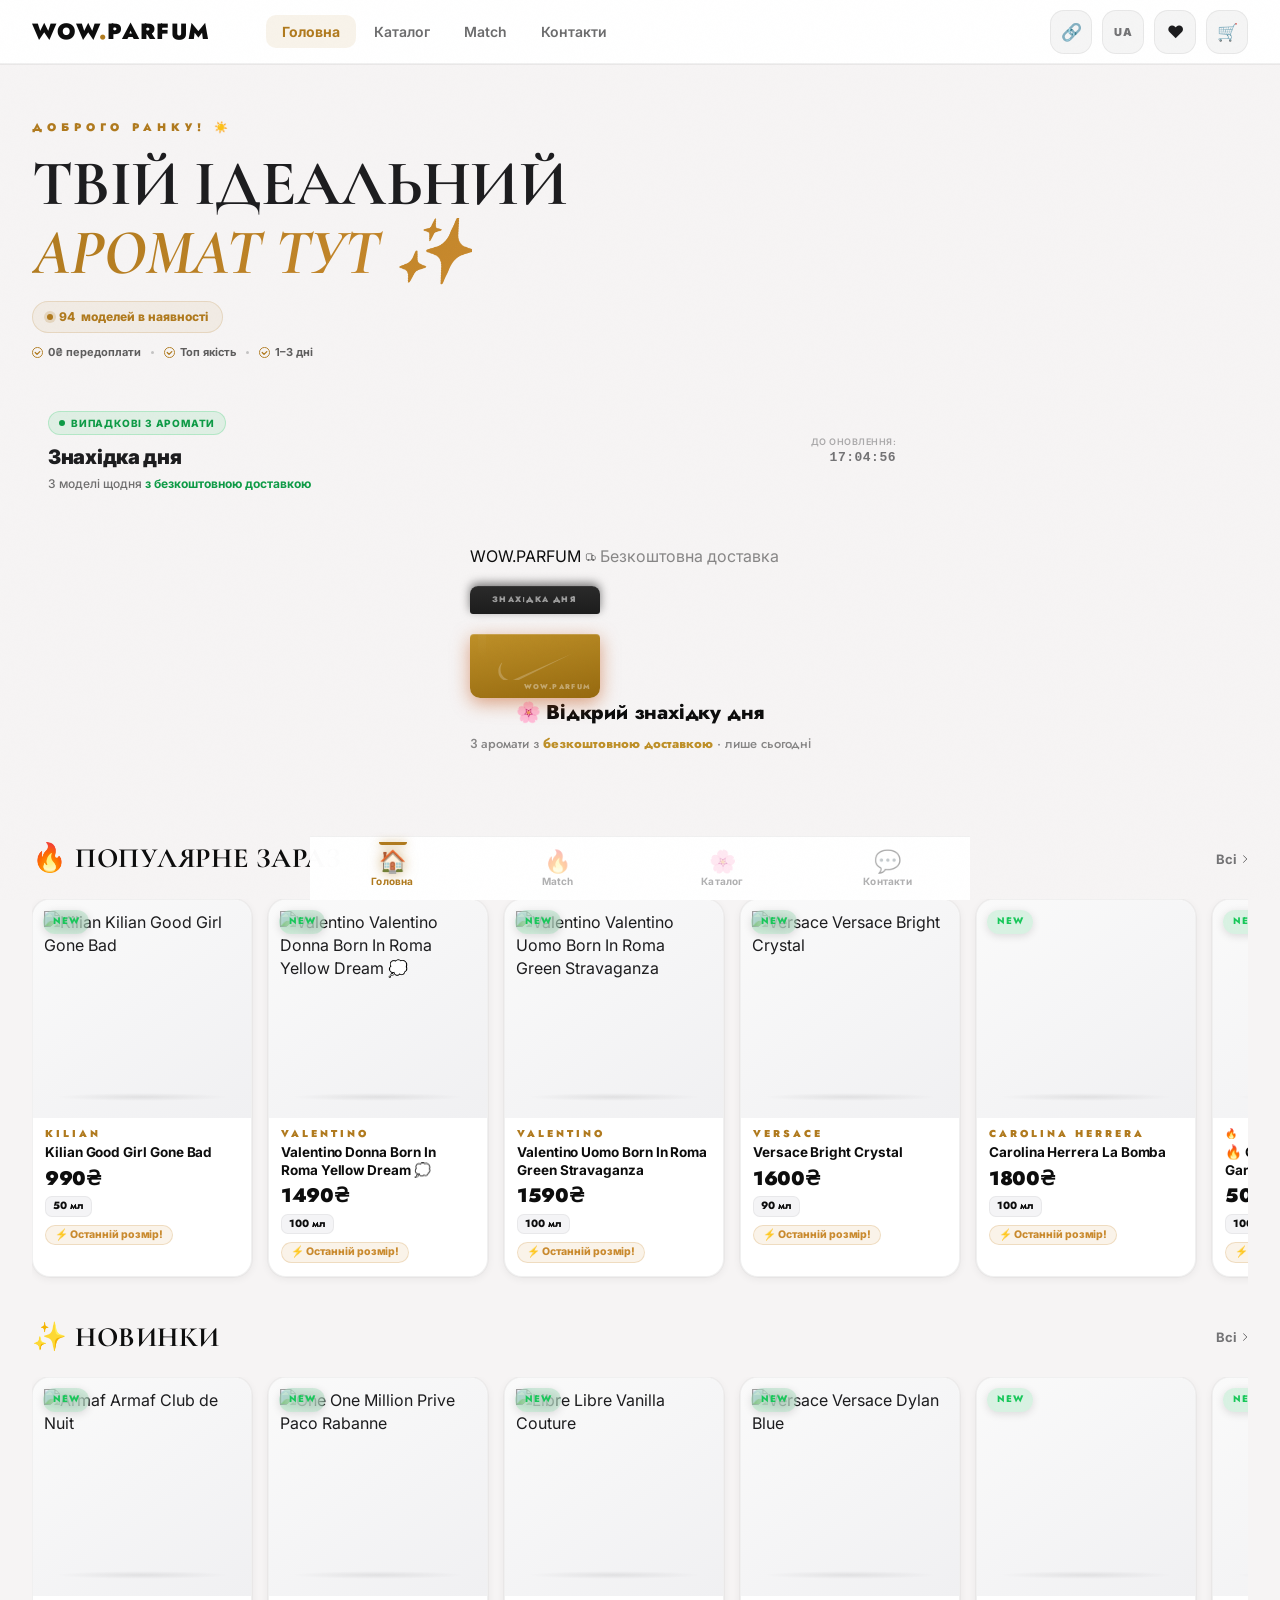
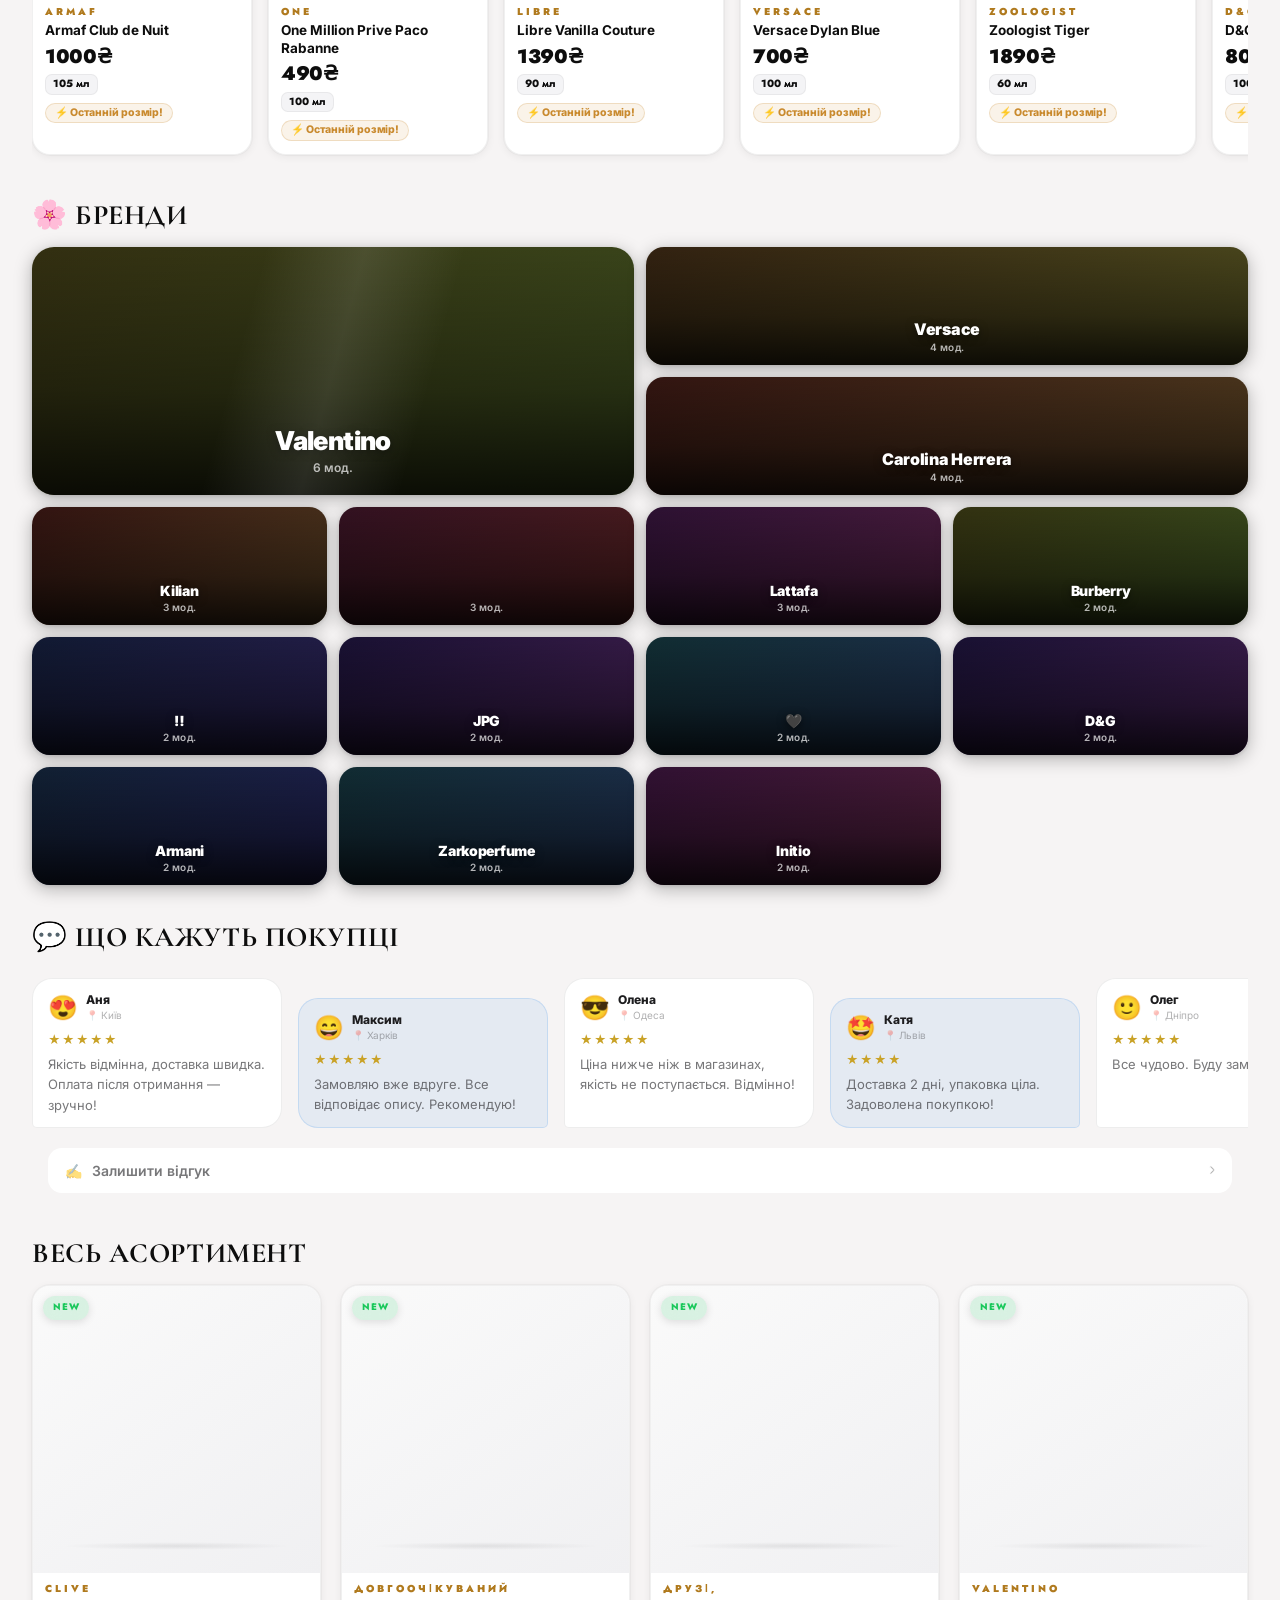
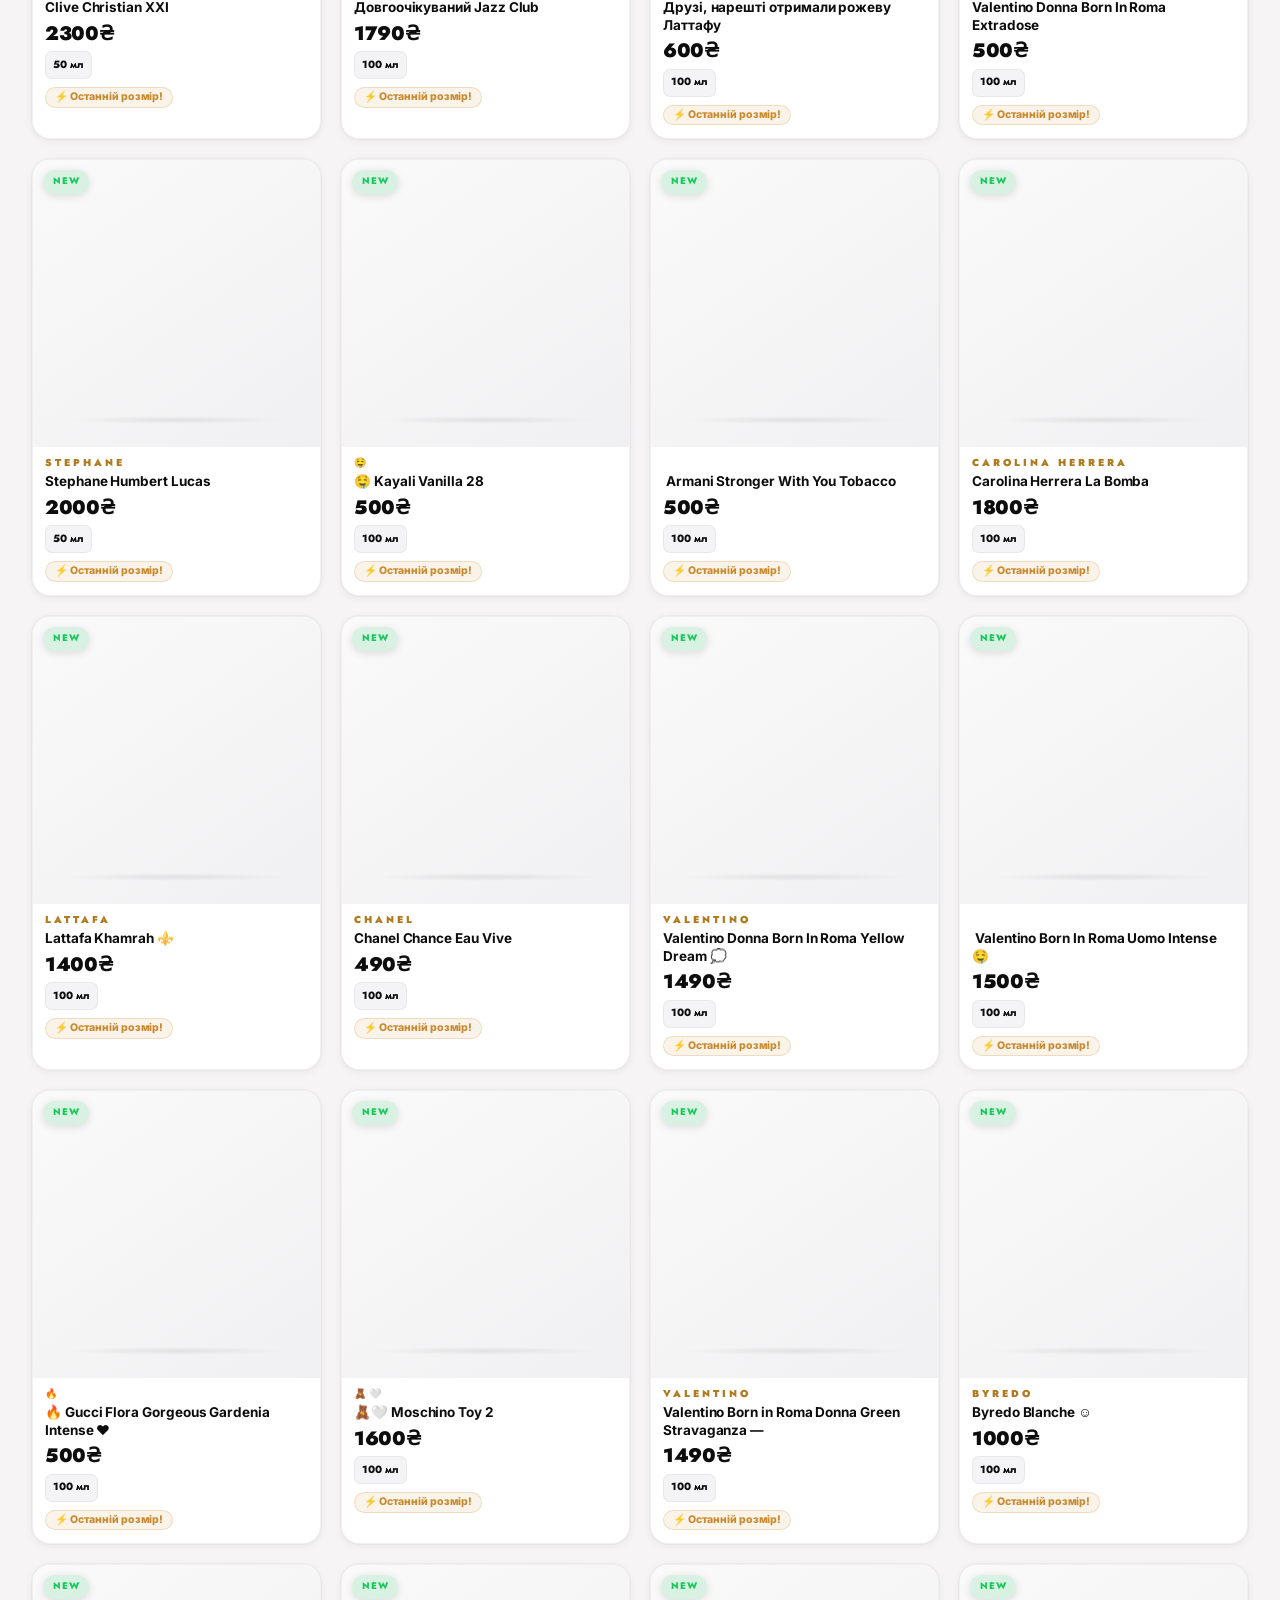
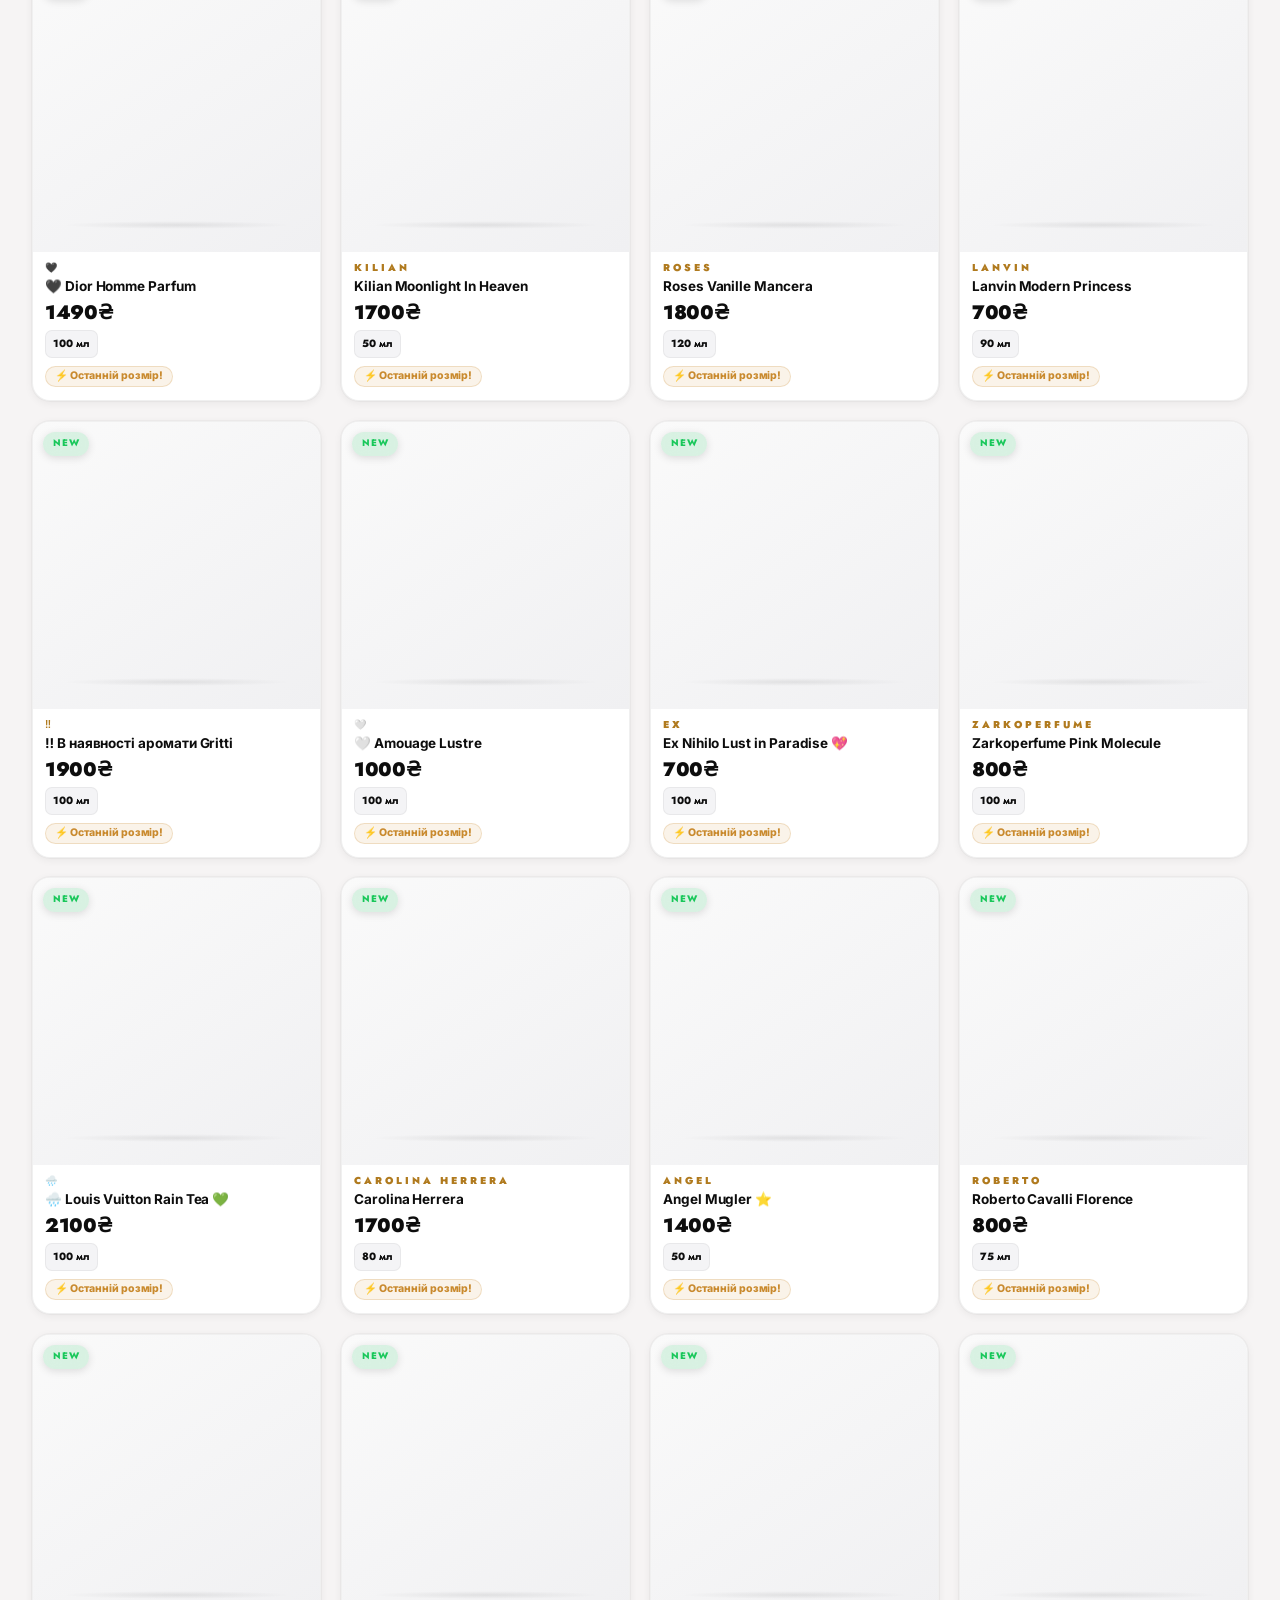
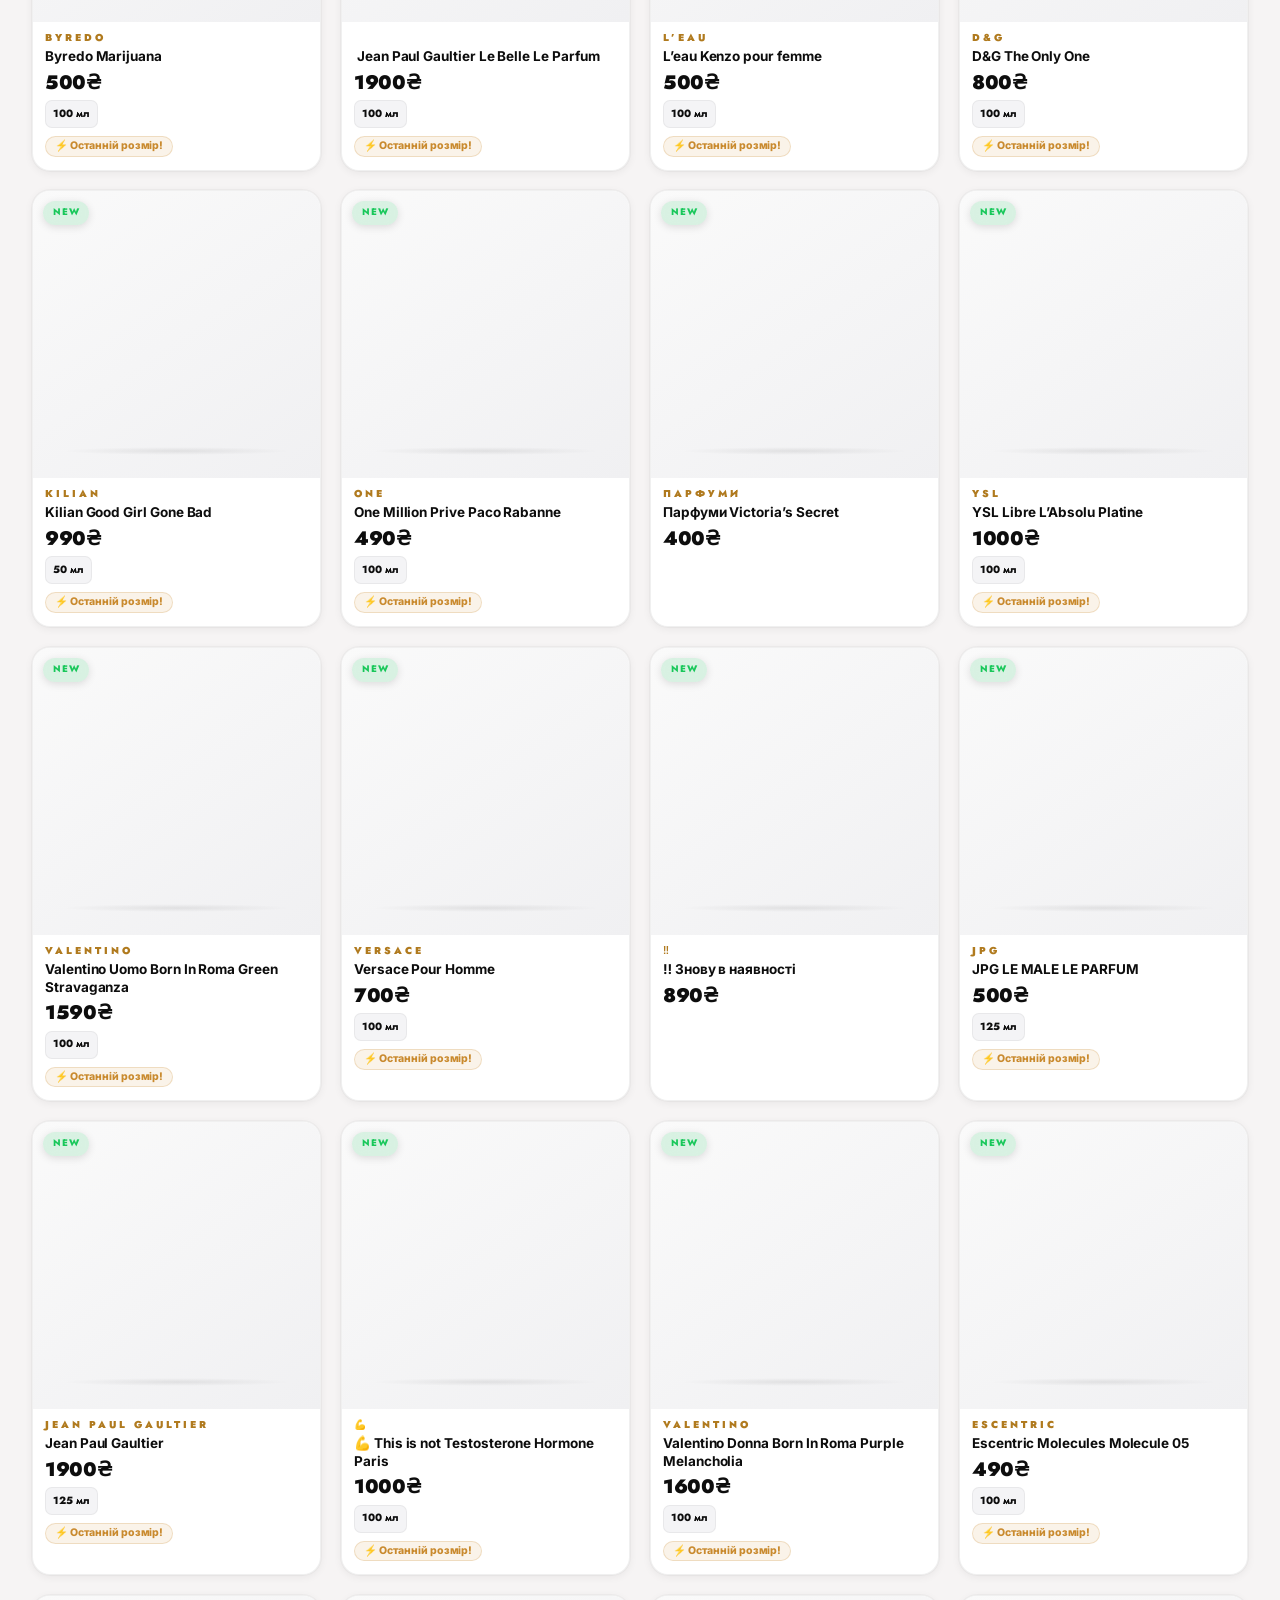
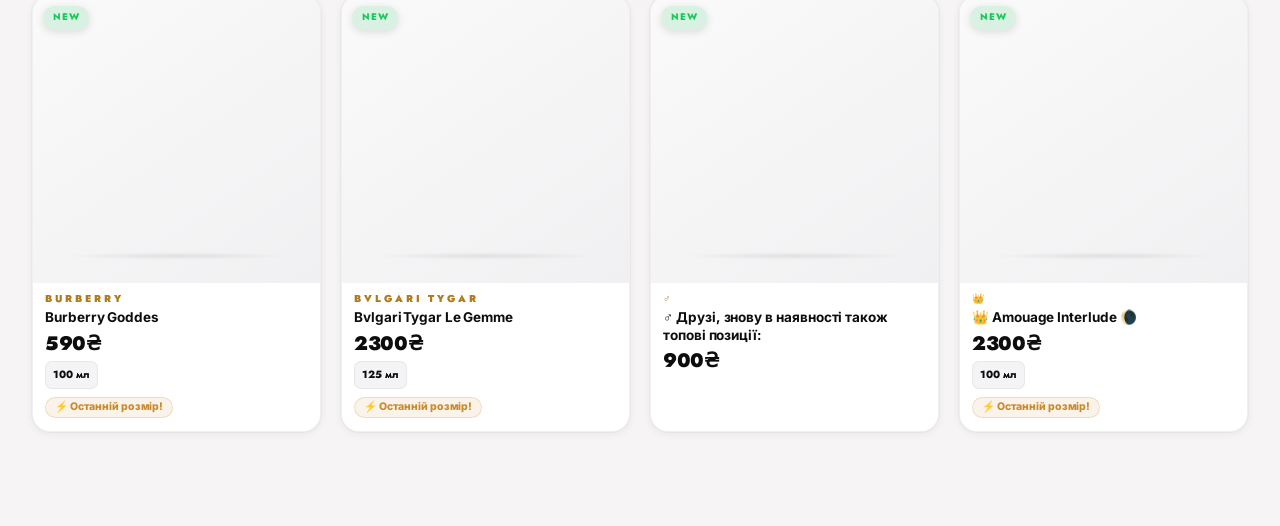
==== commit 05f03063: "feat: унікальна айдентика Champagne & Amber — Jost + Cormorant Garamond, амбер-золота палітра заміст" ====
--- a/index.html
+++ b/index.html
@@ -73,9 +73,9 @@
 <link rel="stylesheet" href="css/mobile.css?v=41">
 <link rel="preconnect" href="https://fonts.googleapis.com">
 <link rel="preconnect" href="https://fonts.gstatic.com" crossorigin>
-<link rel="preload" as="style" href="https://fonts.googleapis.com/css2?family=Sora:wght@400;500;600;700;800&family=Inter:wght@400;500;600;700;800&display=swap">
-<link rel="stylesheet" href="https://fonts.googleapis.com/css2?family=Sora:wght@400;500;600;700;800&family=Inter:wght@400;500;600;700;800&display=swap" media="print" onload="this.media='all'">
-<noscript><link rel="stylesheet" href="https://fonts.googleapis.com/css2?family=Sora:wght@600;700;800&family=Inter:wght@400;600;700&display=swap"></noscript>
+<link rel="preload" as="style" href="https://fonts.googleapis.com/css2?family=Jost:wght@400;500;600;700;800&family=Cormorant+Garamond:ital,wght@0,500;0,600;0,700;1,500;1,600&family=Inter:wght@400;500;600;700;800&display=swap">
+<link rel="stylesheet" href="https://fonts.googleapis.com/css2?family=Jost:wght@400;500;600;700;800&family=Cormorant+Garamond:ital,wght@0,500;0,600;0,700;1,500;1,600&family=Inter:wght@400;500;600;700;800&display=swap" media="print" onload="this.media='all'">
+<noscript><link rel="stylesheet" href="https://fonts.googleapis.com/css2?family=Jost:wght@600;700;800&family=Cormorant+Garamond:wght@600;700&family=Inter:wght@400;600;700&display=swap"></noscript>
 <link rel="stylesheet" href="shared/css/premium.css?v=41">
 <link rel="stylesheet" href="css/niche.css?v=41">
 </head>
@@ -150,7 +150,7 @@
   <section id="page-home" class="page active" aria-labelledby="home-title">
     <div class="home-hero">
       <div class="home-greeting" id="home-greeting">Привіт! 👋</div>
-      <h1 class="home-title" id="home-title">Твій ідеальний<br><span>аромат тут <span class="fire-anim">🔥</span></span></h1>
+      <h1 class="home-title" id="home-title">Твій ідеальний<br><span>аромат тут <span class="fire-anim">✨</span></span></h1>
       <div class="home-counter-chip" aria-live="polite">
         <span class="live-dot" aria-hidden="true"></span>
         <span id="models-counter">0</span> моделей в наявності
@@ -377,8 +377,8 @@
               <stop offset="100%" stop-color="#c2c2c2"/>
             </linearGradient>
             <linearGradient id="hero-accent" x1="0%" y1="0%" x2="100%" y2="0%">
-              <stop offset="0%" stop-color="#ff3e3e"/>
-              <stop offset="100%" stop-color="#ff7a1a"/>
+              <stop offset="0%" stop-color="#b07a1e"/>
+              <stop offset="100%" stop-color="#c98a2e"/>
             </linearGradient>
             <linearGradient id="hero-shine" x1="0%" y1="0%" x2="0%" y2="100%">
               <stop offset="0%" stop-color="rgba(255,255,255,0.16)"/>
@@ -392,9 +392,9 @@
           </defs>
 
           <!-- Ambient orbs (light) -->
-          <circle class="hero-orb hero-orb-1" cx="60" cy="60" r="48" fill="#ff3e3e" opacity="0.10"/>
-          <circle class="hero-orb hero-orb-2" cx="420" cy="200" r="60" fill="#ff7a1a" opacity="0.10"/>
-          <circle class="hero-orb hero-orb-3" cx="380" cy="50" r="28" fill="#ff3e3e" opacity="0.06"/>
+          <circle class="hero-orb hero-orb-1" cx="60" cy="60" r="48" fill="#b07a1e" opacity="0.10"/>
+          <circle class="hero-orb hero-orb-2" cx="420" cy="200" r="60" fill="#c98a2e" opacity="0.10"/>
+          <circle class="hero-orb hero-orb-3" cx="380" cy="50" r="28" fill="#b07a1e" opacity="0.06"/>
 
           <!-- Decorative dotted grid -->
           <g fill="rgba(0,0,0,0.06)">
@@ -480,8 +480,8 @@
                   fill="rgba(0,0,0,0.25)"/>
 
             <!-- Tongue label -->
-            <rect x="200" y="116" width="30" height="14" rx="3" fill="#1a1a1a" stroke="#ff3e3e" stroke-width="0.8"/>
-            <text x="215" y="126" font-family="Sora,sans-serif" font-weight="900" font-size="8" fill="#ff3e3e" text-anchor="middle">WOW</text>
+            <rect x="200" y="116" width="30" height="14" rx="3" fill="#1a1a1a" stroke="#b07a1e" stroke-width="0.8"/>
+            <text x="215" y="126" font-family="Sora,sans-serif" font-weight="900" font-size="8" fill="#b07a1e" text-anchor="middle">WOW</text>
 
             <!-- Laces -->
             <g stroke="#fafafa" stroke-width="2.8" stroke-linecap="round" fill="none">
@@ -516,7 +516,7 @@
           </g>
 
           <!-- Speed lines (left side, motion feel) -->
-          <g stroke="#ff3e3e" stroke-width="2.2" stroke-linecap="round" opacity="0.22">
+          <g stroke="#b07a1e" stroke-width="2.2" stroke-linecap="round" opacity="0.22">
             <line class="hero-speed hero-speed-1" x1="15" y1="100" x2="55"  y2="100"/>
             <line class="hero-speed hero-speed-2" x1="6"  y1="118" x2="42"  y2="118"/>
             <line class="hero-speed hero-speed-3" x1="20" y1="136" x2="50"  y2="136"/>
@@ -524,7 +524,7 @@
 
           <!-- Year + premium mark (top-right) -->
           <g>
-            <text x="455" y="30" font-family="Sora,sans-serif" font-weight="900" font-size="13" fill="#ff3e3e" text-anchor="end" letter-spacing="3">2026</text>
+            <text x="455" y="30" font-family="Sora,sans-serif" font-weight="900" font-size="13" fill="#b07a1e" text-anchor="end" letter-spacing="3">2026</text>
             <line x1="380" y1="36" x2="455" y2="36" stroke="rgba(0,0,0,0.12)" stroke-width="1"/>
             <text x="455" y="50" font-family="Inter,sans-serif" font-weight="700" font-size="9" fill="rgba(0,0,0,0.45)" text-anchor="end" letter-spacing="3.5">EDITION</text>
           </g>
--- a/css/base.css
+++ b/css/base.css
@@ -1,304 +1,304 @@
-/* ============================================================
-   WOW.ZNAHIDKA — BASE DESIGN SYSTEM
-   Premium Dark Sneaker Marketplace
-   ============================================================ */
-
-:root {
-  /* ── Backgrounds (Luxury Light — Farfetch / Apple Store) ── */
-  --bg:        #ffffff;
-  --bg2:       #f5f5f7;
-  --bg3:       #ebebed;
-  --bg4:       #e0e0e2;
-  --bg5:       #d5d5d7;
-  --bg-glass:  rgba(255,255,255,0.92);
-  --bg-card:   #ffffff;
-
-  /* ── Text (Apple Ink) ── */
-  --text:        #1d1d1f;
-  --text-dim:    rgba(29,29,31,0.60);
-  --text-muted:  rgba(29,29,31,0.35);
-
-  /* ── Accents ── */
-  --accent:      #1d1d1f;
-  --accent-inv:  #ffffff;
-  --red:         #ff3e3e;
-  --red-dim:     rgba(255,62,62,0.08);
-  --red-glow:    rgba(255,62,62,0.22);
-  --orange:      #ff4500;
-  --orange-dim:  rgba(255,69,0,0.08);
-  --green:       #00a86b;
-  --green-dim:   rgba(0,168,107,0.08);
-  --blue:        #0071e3;
-  --blue-dim:    rgba(0,113,227,0.08);
-  --gold:        #f5a623;
-
-  /* ── Borders ── */
-  --border:        rgba(0,0,0,0.07);
-  --border-hover:  rgba(0,0,0,0.14);
-  --border-accent: rgba(0,0,0,0.22);
-
-  /* ── Shadows ── */
-  --shadow-sm:  0 1px 4px  rgba(0,0,0,0.08);
-  --shadow:     0 2px 16px rgba(0,0,0,0.10);
-  --shadow-lg:  0 8px 40px rgba(0,0,0,0.16);
-  --shadow-red: 0 6px 24px rgba(255,62,62,0.22);
-  --shadow-glow:0 0 0 1px rgba(0,0,0,0.05);
-
-  /* ── Radius ── */
-  --r-xs:   6px;
-  --r-sm:   10px;
-  --r:      14px;
-  --r-lg:   20px;
-  --r-xl:   28px;
-  --r-full: 100px;
-
-  /* ── Layout ── */
-  --nav-h:       64px;
-  --header-h:    58px;
-  --gender-h:    44px;
-  --max-w:       480px;
-  --safe-top:    env(safe-area-inset-top, 0px);
-  --safe-bottom: env(safe-area-inset-bottom, 0px);
-
-  /* ── Transitions ── */
-  --ease:      cubic-bezier(.16,1,.3,1);
-  --ease-out:  cubic-bezier(.4,0,.6,1);
-  --t-fast:    .14s;
-  --t-base:    .24s;
-  --t-slow:    .4s;
-
-  /* ── Typography Scale ── */
-  --fs-xs:   10px;
-  --fs-sm:   12px;
-  --fs-base: 14px;
-  --fs-md:   16px;
-  --fs-lg:   20px;
-  --fs-xl:   24px;
-  --fs-2xl:  30px;
-  --fs-3xl:  38px;
-
-  /* ── Font Weights ── */
-  --fw-regular:   400;
-  --fw-medium:    500;
-  --fw-semibold:  600;
-  --fw-bold:      700;
-  --fw-extrabold: 800;
-  --fw-black:     900;
-
-  /* ── Letter Spacing ── */
-  --ls-tight:     -0.02em;
-  --ls-normal:     0em;
-  --ls-wide:       0.04em;
-  --ls-wider:      0.08em;
-  --ls-ultrawide:  0.14em;
-
-  /* ── Z-Index Scale ── */
-  --z-header:  200;
-  --z-gender:  201;
-  --z-overlay: 300;
-  --z-sheet:   301;
-  --z-pwa:     400;
-  --z-success: 600;
-  --z-toast:   9000;
-  --z-splash:  9999;
-
-  /* ── Blur ── */
-  --blur-sm:  8px;
-  --blur-md:  16px;
-  --blur-lg:  24px;
-  --blur-xl:  40px;
-
-  /* ── Card Shadows (cards float on --bg2 grey canvas) ── */
-  --shadow-card:       0 1px 3px rgba(0,0,0,0.05), 0 4px 14px rgba(0,0,0,0.07);
-  --shadow-card-hover: 0 6px 28px rgba(0,0,0,0.11), 0 2px 8px rgba(0,0,0,0.05);
-  --shadow-card-lift:  0 16px 48px rgba(0,0,0,0.16), 0 4px 12px rgba(0,0,0,0.07);
-}
-
-/* ── DESKTOP: widen app to 600px ───────────────── */
-@media (min-width: 640px) {
-  :root { --max-w: 600px; }
-}
-
-/* ── RESET ─────────────────────────────────────── */
-*, *::before, *::after { box-sizing: border-box; margin: 0; padding: 0; }
-
-html {
-  font-size: 16px;
-  -webkit-text-size-adjust: 100%;
-  scroll-behavior: smooth;
-  text-rendering: optimizeLegibility;
-}
-
-@media (hover: hover) and (pointer: fine) {
-  html { cursor: default; }
-  .product-card:hover { transform: translateY(-5px) scale(1.01); }
-  .hdr-btn:hover { background: var(--bg4) !important; }
-  .nav-item:hover { color: var(--text-dim); }
-  .g-btn:hover:not(.active), .g-chip:hover:not(.active) {
-    color: var(--text) !important;
-    background: rgba(0,0,0,0.07) !important;
-  }
-  .sec-link:hover { opacity: .7; }
-  .social-btn:hover { transform: translateY(-2px); box-shadow: var(--shadow); }
-  ::-webkit-scrollbar { width: 8px; height: 8px; }
-  ::-webkit-scrollbar-track { background: transparent; }
-  ::-webkit-scrollbar-thumb { background: rgba(0,0,0,0.18); border-radius: 4px; }
-  ::-webkit-scrollbar-thumb:hover { background: rgba(0,0,0,0.32); }
-}
-
-body {
-  background: var(--bg);
-  color: var(--text);
-  font-family: -apple-system, BlinkMacSystemFont, 'SF Pro Display',
-               'Segoe UI', Roboto, Helvetica, sans-serif;
-  min-height: 100vh;
-  overflow-x: hidden;
-  -webkit-tap-highlight-color: transparent;
-  /* Дозволяємо select на тексті (назви/ціни товарів);
-     для chrome-елементів (кнопки, navs) — окремо в layout.css */
-  user-select: text;
-  -webkit-user-select: text;
-  line-height: 1.45;
-  -webkit-font-smoothing: antialiased;
-  -moz-osx-font-smoothing: grayscale;
-}
-
-img    { max-width: 100%; height: auto; display: block; }
-button { cursor: pointer; border: none; background: none; font-family: inherit; color: inherit; }
-input, textarea { font-family: inherit; -webkit-appearance: none; appearance: none; color: inherit; }
-a     { text-decoration: none; color: inherit; }
-
-::-webkit-scrollbar { width: 0; height: 0; }
-
-/* ── UTILITIES ─────────────────────────────────── */
-.hidden  { display: none !important; }
-.sr-only { position: absolute; width: 1px; height: 1px; overflow: hidden; clip: rect(0,0,0,0); }
-
-/* ── ICON ARROWS (CSS chevrons, inherit currentColor) ── */
-.i-arr, .i-arr-lg, .i-arr-back {
-  display: inline-block; flex-shrink: 0;
-  border-radius: 1.5px; vertical-align: middle;
-}
-.i-arr {
-  width: 6px; height: 6px;
-  border-right: 1.8px solid currentColor;
-  border-top:   1.8px solid currentColor;
-  transform: rotate(45deg) translate(-1px, 1px);
-}
-.i-arr-lg {
-  width: 8px; height: 8px;
-  border-right: 2px solid currentColor;
-  border-top:   2px solid currentColor;
-  transform: rotate(45deg) translate(-1px, 1px);
-}
-.i-arr-back {
-  width: 6px; height: 6px;
-  border-left: 1.8px solid currentColor;
-  border-top:  1.8px solid currentColor;
-  transform: rotate(-45deg) translate(1px, 1px);
-}
-
-/* ── LOADING SPINNER ───────────────────────────── */
-.loading-wrap { display: flex; align-items: center; justify-content: center; padding: 48px; }
-.spinner {
-  width: 28px; height: 28px; border-radius: 50%;
-  border: 2.5px solid rgba(0,0,0,0.08);
-  border-top-color: rgba(0,0,0,0.55);
-  animation: spin .7s linear infinite;
-}
-
-/* ── SKELETON ──────────────────────────────────── */
-.skel {
-  background: var(--bg3);
-  border-radius: var(--r-sm);
-  position: relative;
-  overflow: hidden;
-}
-.skel::after {
-  content: '';
-  position: absolute;
-  inset: 0;
-  background: linear-gradient(
-    90deg, transparent 0%, rgba(255,255,255,0.52) 50%, transparent 100%
-  );
-  transform: translateX(-100%);
-  animation: skelShimmer 1.6s ease-in-out infinite;
-}
-.skel-card {
-  min-width: 148px; width: 148px;
-  background: var(--bg-card); border-radius: var(--r); overflow: hidden; flex-shrink: 0;
-  box-shadow: var(--shadow-card);
-}
-.skel-card.sk-grid { min-width: 0; width: 100%; }
-.skel-card-img   { width: 100%; aspect-ratio: 1/1; }
-.skel-card-line  { height: 9px;  margin: 11px 11px 5px; }
-.skel-card-line2 { height: 12px; margin: 0 11px; }
-.skel-card-price { height: 15px; margin: 7px 11px 13px; width: 55%; }
-
-/* ── BADGE ─────────────────────────────────────── */
-.badge {
-  position: absolute; top: 3px; right: 3px;
-  min-width: 17px; height: 17px;
-  background: var(--red); color: #fff;
-  border-radius: var(--r-full);
-  font-size: 10px; font-weight: 900;
-  display: flex; align-items: center; justify-content: center;
-  padding: 0 4px; line-height: 1;
-}
-
-/* ── TOAST ─────────────────────────────────────── */
-#toasts {
-  position: fixed;
-  top: calc(var(--header-h) + var(--safe-top) + 10px);
-  left: 50%; transform: translateX(-50%);
-  z-index: 9000;
-  display: flex; flex-direction: column; gap: 8px;
-  pointer-events: none;
-  width: 90%; max-width: 360px;
-}
-.toast {
-  background: rgba(29,29,31,0.96);
-  border: 1px solid rgba(255,255,255,0.10);
-  border-radius: var(--r);
-  padding: 12px 16px;
-  font-size: 13px; font-weight: 600; color: #f5f5f7;
-  box-shadow: 0 4px 24px rgba(0,0,0,0.22);
-  backdrop-filter: blur(var(--blur-md)); -webkit-backdrop-filter: blur(var(--blur-md));
-  animation: toastIn .3s var(--ease), toastOut .3s ease 2.7s forwards;
-  display: flex; align-items: center; gap: 10px;
-  pointer-events: auto;
-  line-height: 1.4;
-}
-.toast a { color: #ffffff; font-weight: 800; text-decoration: underline; }
-
-/* ── CHROME — без виділення (header, nav, кнопки) ── */
-#header, #bottom-nav, #desktop-nav, .header-actions,
-.nav-item, .hdr-btn, .g-btn, .g-chip,
-.m-action, .sz-btn, .sz-chip, .price-chip,
-.dd-timer, .sh-handle, .badge, .cat-story {
-  user-select: none;
-  -webkit-user-select: none;
-}
-
-/* ── FOCUS-VISIBLE (тільки клавіатура) ─────────── */
-:focus { outline: none; }
-:focus-visible {
-  outline: 2px solid var(--accent, #ff3e3e);
-  outline-offset: 2px;
-  border-radius: 4px;
-}
-button:focus-visible, a:focus-visible {
-  outline: 2px solid var(--accent, #ff3e3e);
-  outline-offset: 3px;
-}
-
-/* ── REDUCED MOTION ─────────────────────────────── */
-@media (prefers-reduced-motion: reduce) {
-  *, *::before, *::after {
-    animation-duration: 0.001ms !important;
-    animation-iteration-count: 1 !important;
-    transition-duration: 0.001ms !important;
-    scroll-behavior: auto !important;
-  }
-  body::before, body::after { animation: none !important; }
-}
+/* ============================================================
+   WOW.ZNAHIDKA — BASE DESIGN SYSTEM
+   Premium Dark Sneaker Marketplace
+   ============================================================ */
+
+:root {
+  /* ── Backgrounds (Luxury Light — Farfetch / Apple Store) ── */
+  --bg:        #ffffff;
+  --bg2:       #f5f5f7;
+  --bg3:       #ebebed;
+  --bg4:       #e0e0e2;
+  --bg5:       #d5d5d7;
+  --bg-glass:  rgba(255,255,255,0.92);
+  --bg-card:   #ffffff;
+
+  /* ── Text (Apple Ink) ── */
+  --text:        #1d1d1f;
+  --text-dim:    rgba(29,29,31,0.60);
+  --text-muted:  rgba(29,29,31,0.35);
+
+  /* ── Accents ── */
+  --accent:      #1d1d1f;
+  --accent-inv:  #ffffff;
+  --red:         #b07a1e;
+  --red-dim:     rgba(176,122,30,0.08);
+  --red-glow:    rgba(176,122,30,0.22);
+  --orange:      #ff4500;
+  --orange-dim:  rgba(255,69,0,0.08);
+  --green:       #00a86b;
+  --green-dim:   rgba(0,168,107,0.08);
+  --blue:        #0071e3;
+  --blue-dim:    rgba(0,113,227,0.08);
+  --gold:        #f5a623;
+
+  /* ── Borders ── */
+  --border:        rgba(0,0,0,0.07);
+  --border-hover:  rgba(0,0,0,0.14);
+  --border-accent: rgba(0,0,0,0.22);
+
+  /* ── Shadows ── */
+  --shadow-sm:  0 1px 4px  rgba(0,0,0,0.08);
+  --shadow:     0 2px 16px rgba(0,0,0,0.10);
+  --shadow-lg:  0 8px 40px rgba(0,0,0,0.16);
+  --shadow-red: 0 6px 24px rgba(176,122,30,0.22);
+  --shadow-glow:0 0 0 1px rgba(0,0,0,0.05);
+
+  /* ── Radius ── */
+  --r-xs:   6px;
+  --r-sm:   10px;
+  --r:      14px;
+  --r-lg:   20px;
+  --r-xl:   28px;
+  --r-full: 100px;
+
+  /* ── Layout ── */
+  --nav-h:       64px;
+  --header-h:    58px;
+  --gender-h:    44px;
+  --max-w:       480px;
+  --safe-top:    env(safe-area-inset-top, 0px);
+  --safe-bottom: env(safe-area-inset-bottom, 0px);
+
+  /* ── Transitions ── */
+  --ease:      cubic-bezier(.16,1,.3,1);
+  --ease-out:  cubic-bezier(.4,0,.6,1);
+  --t-fast:    .14s;
+  --t-base:    .24s;
+  --t-slow:    .4s;
+
+  /* ── Typography Scale ── */
+  --fs-xs:   10px;
+  --fs-sm:   12px;
+  --fs-base: 14px;
+  --fs-md:   16px;
+  --fs-lg:   20px;
+  --fs-xl:   24px;
+  --fs-2xl:  30px;
+  --fs-3xl:  38px;
+
+  /* ── Font Weights ── */
+  --fw-regular:   400;
+  --fw-medium:    500;
+  --fw-semibold:  600;
+  --fw-bold:      700;
+  --fw-extrabold: 800;
+  --fw-black:     900;
+
+  /* ── Letter Spacing ── */
+  --ls-tight:     -0.02em;
+  --ls-normal:     0em;
+  --ls-wide:       0.04em;
+  --ls-wider:      0.08em;
+  --ls-ultrawide:  0.14em;
+
+  /* ── Z-Index Scale ── */
+  --z-header:  200;
+  --z-gender:  201;
+  --z-overlay: 300;
+  --z-sheet:   301;
+  --z-pwa:     400;
+  --z-success: 600;
+  --z-toast:   9000;
+  --z-splash:  9999;
+
+  /* ── Blur ── */
+  --blur-sm:  8px;
+  --blur-md:  16px;
+  --blur-lg:  24px;
+  --blur-xl:  40px;
+
+  /* ── Card Shadows (cards float on --bg2 grey canvas) ── */
+  --shadow-card:       0 1px 3px rgba(0,0,0,0.05), 0 4px 14px rgba(0,0,0,0.07);
+  --shadow-card-hover: 0 6px 28px rgba(0,0,0,0.11), 0 2px 8px rgba(0,0,0,0.05);
+  --shadow-card-lift:  0 16px 48px rgba(0,0,0,0.16), 0 4px 12px rgba(0,0,0,0.07);
+}
+
+/* ── DESKTOP: widen app to 600px ───────────────── */
+@media (min-width: 640px) {
+  :root { --max-w: 600px; }
+}
+
+/* ── RESET ─────────────────────────────────────── */
+*, *::before, *::after { box-sizing: border-box; margin: 0; padding: 0; }
+
+html {
+  font-size: 16px;
+  -webkit-text-size-adjust: 100%;
+  scroll-behavior: smooth;
+  text-rendering: optimizeLegibility;
+}
+
+@media (hover: hover) and (pointer: fine) {
+  html { cursor: default; }
+  .product-card:hover { transform: translateY(-5px) scale(1.01); }
+  .hdr-btn:hover { background: var(--bg4) !important; }
+  .nav-item:hover { color: var(--text-dim); }
+  .g-btn:hover:not(.active), .g-chip:hover:not(.active) {
+    color: var(--text) !important;
+    background: rgba(0,0,0,0.07) !important;
+  }
+  .sec-link:hover { opacity: .7; }
+  .social-btn:hover { transform: translateY(-2px); box-shadow: var(--shadow); }
+  ::-webkit-scrollbar { width: 8px; height: 8px; }
+  ::-webkit-scrollbar-track { background: transparent; }
+  ::-webkit-scrollbar-thumb { background: rgba(0,0,0,0.18); border-radius: 4px; }
+  ::-webkit-scrollbar-thumb:hover { background: rgba(0,0,0,0.32); }
+}
+
+body {
+  background: var(--bg);
+  color: var(--text);
+  font-family: -apple-system, BlinkMacSystemFont, 'SF Pro Display',
+               'Segoe UI', Roboto, Helvetica, sans-serif;
+  min-height: 100vh;
+  overflow-x: hidden;
+  -webkit-tap-highlight-color: transparent;
+  /* Дозволяємо select на тексті (назви/ціни товарів);
+     для chrome-елементів (кнопки, navs) — окремо в layout.css */
+  user-select: text;
+  -webkit-user-select: text;
+  line-height: 1.45;
+  -webkit-font-smoothing: antialiased;
+  -moz-osx-font-smoothing: grayscale;
+}
+
+img    { max-width: 100%; height: auto; display: block; }
+button { cursor: pointer; border: none; background: none; font-family: inherit; color: inherit; }
+input, textarea { font-family: inherit; -webkit-appearance: none; appearance: none; color: inherit; }
+a     { text-decoration: none; color: inherit; }
+
+::-webkit-scrollbar { width: 0; height: 0; }
+
+/* ── UTILITIES ─────────────────────────────────── */
+.hidden  { display: none !important; }
+.sr-only { position: absolute; width: 1px; height: 1px; overflow: hidden; clip: rect(0,0,0,0); }
+
+/* ── ICON ARROWS (CSS chevrons, inherit currentColor) ── */
+.i-arr, .i-arr-lg, .i-arr-back {
+  display: inline-block; flex-shrink: 0;
+  border-radius: 1.5px; vertical-align: middle;
+}
+.i-arr {
+  width: 6px; height: 6px;
+  border-right: 1.8px solid currentColor;
+  border-top:   1.8px solid currentColor;
+  transform: rotate(45deg) translate(-1px, 1px);
+}
+.i-arr-lg {
+  width: 8px; height: 8px;
+  border-right: 2px solid currentColor;
+  border-top:   2px solid currentColor;
+  transform: rotate(45deg) translate(-1px, 1px);
+}
+.i-arr-back {
+  width: 6px; height: 6px;
+  border-left: 1.8px solid currentColor;
+  border-top:  1.8px solid currentColor;
+  transform: rotate(-45deg) translate(1px, 1px);
+}
+
+/* ── LOADING SPINNER ───────────────────────────── */
+.loading-wrap { display: flex; align-items: center; justify-content: center; padding: 48px; }
+.spinner {
+  width: 28px; height: 28px; border-radius: 50%;
+  border: 2.5px solid rgba(0,0,0,0.08);
+  border-top-color: rgba(0,0,0,0.55);
+  animation: spin .7s linear infinite;
+}
+
+/* ── SKELETON ──────────────────────────────────── */
+.skel {
+  background: var(--bg3);
+  border-radius: var(--r-sm);
+  position: relative;
+  overflow: hidden;
+}
+.skel::after {
+  content: '';
+  position: absolute;
+  inset: 0;
+  background: linear-gradient(
+    90deg, transparent 0%, rgba(255,255,255,0.52) 50%, transparent 100%
+  );
+  transform: translateX(-100%);
+  animation: skelShimmer 1.6s ease-in-out infinite;
+}
+.skel-card {
+  min-width: 148px; width: 148px;
+  background: var(--bg-card); border-radius: var(--r); overflow: hidden; flex-shrink: 0;
+  box-shadow: var(--shadow-card);
+}
+.skel-card.sk-grid { min-width: 0; width: 100%; }
+.skel-card-img   { width: 100%; aspect-ratio: 1/1; }
+.skel-card-line  { height: 9px;  margin: 11px 11px 5px; }
+.skel-card-line2 { height: 12px; margin: 0 11px; }
+.skel-card-price { height: 15px; margin: 7px 11px 13px; width: 55%; }
+
+/* ── BADGE ─────────────────────────────────────── */
+.badge {
+  position: absolute; top: 3px; right: 3px;
+  min-width: 17px; height: 17px;
+  background: var(--red); color: #fff;
+  border-radius: var(--r-full);
+  font-size: 10px; font-weight: 900;
+  display: flex; align-items: center; justify-content: center;
+  padding: 0 4px; line-height: 1;
+}
+
+/* ── TOAST ─────────────────────────────────────── */
+#toasts {
+  position: fixed;
+  top: calc(var(--header-h) + var(--safe-top) + 10px);
+  left: 50%; transform: translateX(-50%);
+  z-index: 9000;
+  display: flex; flex-direction: column; gap: 8px;
+  pointer-events: none;
+  width: 90%; max-width: 360px;
+}
+.toast {
+  background: rgba(29,29,31,0.96);
+  border: 1px solid rgba(255,255,255,0.10);
+  border-radius: var(--r);
+  padding: 12px 16px;
+  font-size: 13px; font-weight: 600; color: #f5f5f7;
+  box-shadow: 0 4px 24px rgba(0,0,0,0.22);
+  backdrop-filter: blur(var(--blur-md)); -webkit-backdrop-filter: blur(var(--blur-md));
+  animation: toastIn .3s var(--ease), toastOut .3s ease 2.7s forwards;
+  display: flex; align-items: center; gap: 10px;
+  pointer-events: auto;
+  line-height: 1.4;
+}
+.toast a { color: #ffffff; font-weight: 800; text-decoration: underline; }
+
+/* ── CHROME — без виділення (header, nav, кнопки) ── */
+#header, #bottom-nav, #desktop-nav, .header-actions,
+.nav-item, .hdr-btn, .g-btn, .g-chip,
+.m-action, .sz-btn, .sz-chip, .price-chip,
+.dd-timer, .sh-handle, .badge, .cat-story {
+  user-select: none;
+  -webkit-user-select: none;
+}
+
+/* ── FOCUS-VISIBLE (тільки клавіатура) ─────────── */
+:focus { outline: none; }
+:focus-visible {
+  outline: 2px solid var(--accent, #b07a1e);
+  outline-offset: 2px;
+  border-radius: 4px;
+}
+button:focus-visible, a:focus-visible {
+  outline: 2px solid var(--accent, #b07a1e);
+  outline-offset: 3px;
+}
+
+/* ── REDUCED MOTION ─────────────────────────────── */
+@media (prefers-reduced-motion: reduce) {
+  *, *::before, *::after {
+    animation-duration: 0.001ms !important;
+    animation-iteration-count: 1 !important;
+    transition-duration: 0.001ms !important;
+    scroll-behavior: auto !important;
+  }
+  body::before, body::after { animation: none !important; }
+}
--- a/css/layout.css
+++ b/css/layout.css
@@ -1,1553 +1,1553 @@
-/* ============================================================
-   WOW.ZNAHIDKA — LAYOUT
-   Splash · Header · Nav · Gender · Pages · Sheets · Overlay
-   ============================================================ */
-
-/* ── APP CONTAINER — centered at 480px on all viewports ── */
-/*
-   Fixed elements can't be constrained by a parent, so we use
-   max(0px, calc(50% - 240px)) as both left and right. This computes to:
-     • 0px  when viewport ≤ 480px  → element fills the full screen (mobile)
-     • >0px when viewport  > 480px → element auto-centers at 480px (desktop)
-   No transform needed, so no conflict with translateY animations on sheets.
-*/
-:root {
-  --half-max: 240px; --half-inset: 228px;
-}
-@media (min-width: 640px)  { :root { --half-max: 270px;  --half-inset: 258px; } }
-@media (min-width: 1024px) { :root { --half-max: 300px;  --half-inset: 288px; } }
-@media (min-width: 1280px) { :root { --half-max: 330px;  --half-inset: 318px; } }
-
-body { background: #f0eded; }
-
-@keyframes auroraA {
-  0%,100% { transform: translate(0,0)      scale(1);    opacity: .7; }
-  33%      { transform: translate(6%,-8%)   scale(1.12); opacity: .9; }
-  66%      { transform: translate(-5%,6%)   scale(.92);  opacity: .55; }
-}
-@keyframes auroraB {
-  0%,100% { transform: translate(0,0)      scale(1);    opacity: .5; }
-  40%      { transform: translate(-8%,10%)  scale(.88);  opacity: .75; }
-  75%      { transform: translate(7%,-7%)   scale(1.1);  opacity: .38; }
-}
-@keyframes auroraC {
-  0%,100% { transform: translate(0,0)      scale(1);    opacity: .4; }
-  50%      { transform: translate(10%,5%)   scale(1.15); opacity: .65; }
-}
-
-@media (min-width: 481px) {
-  body {
-    display: flex; align-items: flex-start; justify-content: center; min-height: 100vh;
-  }
-
-  body::before {
-    content: ''; position: fixed; inset: 0; z-index: -2;
-    background: #f5f0f0;
-  }
-
-  body::after {
-    content: ''; position: fixed; inset: 0; z-index: -1;
-    background:
-      radial-gradient(ellipse 45vw 55vh at 8%  30%, rgba(255,62,62,.22) 0%, transparent 60%),
-      radial-gradient(ellipse 40vw 50vh at 92% 70%, rgba(255,120,26,.18) 0%, transparent 60%),
-      radial-gradient(ellipse 30vw 40vh at 50% 10%, rgba(255,62,62,.12) 0%, transparent 55%),
-      radial-gradient(ellipse 35vw 45vh at 15% 85%, rgba(255,160,60,.16) 0%, transparent 55%),
-      radial-gradient(ellipse 28vw 35vh at 88% 15%, rgba(255,62,62,.18) 0%, transparent 50%);
-    animation: auroraA 14s ease-in-out infinite;
-  }
-
-  #app-root {
-    position: relative;
-    max-width: var(--max-w); width: 100%; min-height: 100vh;
-    background: var(--bg);
-    box-shadow:
-      0 0 0 1px rgba(0,0,0,0.06),
-      0 20px 60px rgba(0,0,0,0.12),
-      0 60px 120px rgba(0,0,0,0.08);
-  }
-}
-
-@media (min-width: 1024px) {
-  body::after {
-    background:
-      radial-gradient(ellipse 38vw 60vh at 6%  25%, rgba(255,62,62,.26) 0%, transparent 60%),
-      radial-gradient(ellipse 32vw 55vh at 94% 75%, rgba(255,120,26,.22) 0%, transparent 60%),
-      radial-gradient(ellipse 25vw 45vh at 50% 5%,  rgba(255,62,62,.14) 0%, transparent 55%),
-      radial-gradient(ellipse 28vw 50vh at 10% 90%, rgba(255,160,60,.18) 0%, transparent 55%),
-      radial-gradient(ellipse 22vw 38vh at 90% 12%, rgba(255,62,62,.20) 0%, transparent 50%);
-    animation: auroraA 18s ease-in-out infinite, auroraC 25s ease-in-out infinite reverse;
-  }
-}
-#app-root { position: relative; overflow: hidden; }
-
-/* ── HEADER ────────────────────────────────────── */
-#header {
-  position: fixed; top: 0; z-index: 200;
-  left: max(0px, calc(50% - var(--half-max)));
-  right: max(0px, calc(50% - var(--half-max)));
-  height: calc(var(--header-h) + var(--safe-top));
-  padding-top: var(--safe-top);
-  background: var(--bg-glass);
-  backdrop-filter: blur(20px); -webkit-backdrop-filter: blur(20px);
-  display: flex; align-items: center;
-  padding-left: 16px; padding-right: 12px;
-  border-bottom: 1px solid var(--border);
-}
-.header-logo {
-  font-size: 20px; font-weight: 900; letter-spacing: .5px; flex: 1;
-  cursor: pointer;
-  -webkit-tap-highlight-color: transparent;
-  user-select: none;
-  transition: opacity .15s ease, transform .15s ease;
-}
-.header-logo:hover  { opacity: .85; }
-.header-logo:active { opacity: .7; transform: scale(.98); }
-.header-logo:focus-visible { outline: 2px solid var(--accent, #ff3e3e); outline-offset: 3px; border-radius: 4px; }
-.header-logo .dot { color: var(--red); }
-.header-logo small {
-  font-size: 9px; font-weight: 600; color: var(--text-muted);
-  letter-spacing: 1.5px; text-transform: uppercase; display: block; margin-top: 2px;
-}
-.header-actions { display: flex; gap: 6px; align-items: center; }
-.hdr-btn {
-  width: 40px; height: 40px;
-  border-radius: 12px;
-  background: rgba(0,0,0,0.04);
-  display: flex; align-items: center; justify-content: center;
-  font-size: 17px; position: relative;
-  transition: all var(--t-fast);
-  flex-shrink: 0;
-  border: 1px solid rgba(0,0,0,0.06);
-}
-.hdr-btn:active { background: rgba(0,0,0,0.10); transform: scale(.92); }
-.hdr-lang { font-size: 11px; font-weight: 900; letter-spacing: .5px; color: var(--text-dim); width: 38px; }
-.hdr-btn .badge {
-  border: 2px solid #fff;
-  font-family: 'Sora', sans-serif;
-  font-weight: 800;
-  min-width: 18px; height: 18px;
-  font-size: 10px;
-  top: -4px; right: -4px;
-}
-
-/* ── BOTTOM NAV ────────────────────────────────── */
-#bottom-nav {
-  position: fixed;
-  bottom: var(--safe-bottom);
-  left: max(0px, calc(50% - var(--half-max)));
-  right: max(0px, calc(50% - var(--half-max)));
-  z-index: 200;
-  height: var(--nav-h);
-  background: var(--bg-glass);
-  backdrop-filter: blur(20px); -webkit-backdrop-filter: blur(20px);
-  border-top: 1px solid var(--border);
-  display: flex; align-items: center;
-}
-.nav-item {
-  flex: 1; display: flex; flex-direction: column;
-  align-items: center; justify-content: center; gap: 3px;
-  padding: 8px 4px; color: var(--text-muted);
-  font-size: 10px; font-weight: 700; letter-spacing: .2px;
-  transition: color var(--t-base); position: relative;
-}
-.nav-icon { font-size: 22px; line-height: 1; }
-.nav-item.active { color: var(--text); }
-.nav-item.active .nav-icon {
-  filter: drop-shadow(0 0 7px rgba(255,62,62,.55));
-}
-.nav-item.active::before {
-  content: ''; position: absolute; top: 0; left: 50%; transform: translateX(-50%);
-  width: 28px; height: 2.5px; background: var(--red);
-  border-radius: 0 0 3px 3px;
-  box-shadow: 0 0 8px rgba(255,62,62,.5);
-}
-
-/* ── GENDER TOGGLE — inline block under hero ────────── */
-#gender-toggle {
-  display: flex; align-items: center;
-  gap: 6px; padding: 6px 12px 14px;
-}
-.g-btn {
-  flex: 1; height: 32px;
-  border-radius: var(--r-full);
-  display: flex; align-items: center; justify-content: center; gap: 4px;
-  font-size: 12px; font-weight: 700; cursor: pointer;
-  background: transparent; border: 1.5px solid transparent;
-  color: var(--text-muted); transition: all .18s ease;
-  white-space: nowrap;
-}
-.g-btn:active { transform: scale(.93); }
-.g-btn.active {
-  background: var(--text); color: var(--accent-inv);
-  border-color: var(--text);
-}
-.g-lbl { font-size: 12px; font-weight: 700; }
-.g-cnt { font-size: 10px; font-weight: 600; opacity: .7; }
-.g-cnt.vis { opacity: 1; }
-
-/* ── PAGES ─────────────────────────────────────── */
-#pages {
-  padding-top: calc(var(--header-h) + var(--safe-top));
-  padding-bottom: calc(var(--nav-h) + var(--safe-bottom) + 8px);
-  -webkit-overflow-scrolling: touch;
-  background: var(--bg2);
-}
-.page { display: none; }
-.page.active { display: block; animation: pgSlideIn .28s cubic-bezier(.16,1,.3,1) both; }
-
-/* ── OVERLAY & SHEETS ──────────────────────────── */
-.overlay {
-  position: fixed; inset: 0; z-index: 300;
-  background: rgba(0,0,0,0.75);
-  opacity: 0; pointer-events: none;
-  transition: opacity var(--t-base);
-  backdrop-filter: blur(6px); -webkit-backdrop-filter: blur(6px);
-}
-.overlay.on { opacity: 1; pointer-events: all; }
-
-.sheet {
-  position: fixed; bottom: 0; z-index: 301;
-  left: max(0px, calc(50% - var(--half-max)));
-  right: max(0px, calc(50% - var(--half-max)));
-  background: var(--bg2);
-  border-radius: 26px 26px 0 0;
-  transform: translateY(100%);
-  transition: transform .36s cubic-bezier(.32,1,.46,1);
-  max-height: 92vh; overflow-y: auto;
-  padding-bottom: calc(20px + var(--safe-bottom));
-  scrollbar-width: none; border-top: 1px solid var(--border);
-}
-.sheet::-webkit-scrollbar { display: none; }
-.sheet.on { transform: translateY(0); }
-
-.sh-handle {
-  width: 36px; height: 4px; background: rgba(255,255,255,0.10);
-  border-radius: 2px; margin: 12px auto 4px;
-}
-.sh-title { font-size: 19px; font-weight: 900; padding: 8px 20px 16px; }
-
-/* ── HOME HERO ──────────────────────────────────── */
-.home-hero {
-  padding: 22px 16px 16px;
-  position: relative; overflow: hidden;
-  background: linear-gradient(180deg, var(--bg2) 0%, transparent 100%);
-}
-/* Ambient colour orbs — give the hero a living, breathing feel */
-.home-hero::before {
-  content: '';
-  position: absolute; top: -80px; left: -60px;
-  width: 260px; height: 260px; border-radius: 50%;
-  background: radial-gradient(circle, rgba(255,62,62,.07) 0%, transparent 70%);
-  animation: heroOrbA 10s ease-in-out infinite;
-  pointer-events: none;
-}
-.home-hero::after {
-  content: '';
-  position: absolute; top: 0; right: -50px;
-  width: 200px; height: 200px; border-radius: 50%;
-  background: radial-gradient(circle, rgba(0,113,227,.055) 0%, transparent 70%);
-  animation: heroOrbB 14s ease-in-out infinite;
-  pointer-events: none;
-}
-.home-greeting { font-size: 13px; color: var(--text-muted); margin-bottom: 6px; position: relative; z-index: 1; }
-.home-title {
-  font-size: clamp(26px, 8vw, 36px); font-weight: 900; line-height: 1.12; letter-spacing: -.4px;
-  position: relative; z-index: 1;
-  background: linear-gradient(135deg, #1d1d1f 0%, #1d1d1f 50%, #d42840 100%);
-  -webkit-background-clip: text; -webkit-text-fill-color: transparent;
-  background-clip: text;
-}
-.home-counter-chip { position: relative; z-index: 1; }
-.home-counter-chip {
-  display: inline-flex; align-items: center; gap: 8px;
-  background: rgba(255,255,255,0.06); border: 1px solid var(--border-hover);
-  border-radius: var(--r-full); padding: 8px 16px; margin-top: 14px;
-  font-size: 13px; font-weight: 800; color: var(--text-dim);
-}
-.home-counter-chip .live-dot {
-  width: 6px; height: 6px; border-radius: 50%;
-  background: var(--red); animation: blink 1.6s ease infinite;
-}
-
-/* ── SECTION ────────────────────────────────────── */
-.section { padding: 14px 16px 6px; }
-.section + .section { padding-top: 8px; }
-.sec-head { display: flex; align-items: center; justify-content: space-between; margin-bottom: 12px; }
-.sec-head-l { display: flex; align-items: baseline; gap: 6px; }
-.sec-title { font-size: 19px; font-weight: 900; letter-spacing: -.2px; }
-.sec-meta {
-  font-family: 'Inter', sans-serif;
-  font-size: 12px; font-weight: 600;
-  color: rgba(0,0,0,0.4);
-}
-.rv-clear {
-  font-family: 'Inter', sans-serif;
-  font-size: 11px; font-weight: 700;
-  color: rgba(0,0,0,0.45);
-  background: rgba(0,0,0,0.04);
-  border: 1px solid rgba(0,0,0,0.06);
-  border-radius: 100px;
-  padding: 5px 12px;
-  cursor: pointer;
-  transition: all .15s ease;
-}
-.rv-clear:hover {
-  background: rgba(255,62,62,0.08);
-  border-color: rgba(255,62,62,0.22);
-  color: var(--accent, #ff3e3e);
-}
-.rv-clear::after { display: none !important; }
-.sec-link  {
-  font-size: 13px; color: var(--text-dim); font-weight: 700;
-  transition: color var(--t-fast);
-  display: inline-flex; align-items: center; gap: 5px;
-}
-.sec-link:active { color: var(--text); }
-.sec-link::after {
-  content: ''; display: inline-block; flex-shrink: 0;
-  width: 6px; height: 6px;
-  border-right: 1.8px solid currentColor;
-  border-top:   1.8px solid currentColor;
-  border-radius: 1.5px;
-  transform: rotate(45deg) translate(-1px, 1px);
-  transition: transform var(--t-fast);
-}
-.sec-link:active::after { transform: rotate(45deg) translate(1px, -1px); }
-
-/* ── H-SCROLL ROW ───────────────────────────────── */
-.h-scroll {
-  display: flex; gap: 10px; overflow-x: auto;
-  padding: 0 16px 10px; margin: 0 -16px;
-  scrollbar-width: none; -webkit-overflow-scrolling: touch;
-  scroll-snap-type: x proximity; contain: content;
-}
-.h-scroll::-webkit-scrollbar { display: none; }
-
-/* ── HOME BRAND CARDS ──────────────────────────── */
-.brands-grid {
-  display: flex; gap: 10px;
-  padding: 0 16px 14px;
-  overflow-x: auto; scrollbar-width: none;
-  scroll-snap-type: x mandatory;
-  -webkit-overflow-scrolling: touch;
-}
-.brands-grid::-webkit-scrollbar { display: none; }
-
-.hb-card {
-  flex-shrink: 0;
-  width: 156px; height: 94px;
-  border-radius: 22px; overflow: hidden;
-  position: relative; cursor: pointer;
-  scroll-snap-align: start;
-  box-shadow: 0 4px 18px var(--hb-glow, rgba(0,0,0,.28)), 0 1px 4px rgba(0,0,0,.12);
-  transition: transform .18s var(--ease), box-shadow .2s var(--ease);
-}
-/* First brand (biggest by count) gets wider hero card on mobile scroll */
-.hb-card:nth-child(1) { width: 196px; }
-.hb-card:active { transform: scale(.91); }
-@media (hover: hover) {
-  .hb-card:hover {
-    transform: translateY(-3px) scale(1.02);
-    box-shadow: 0 10px 28px var(--hb-glow, rgba(0,0,0,.36)), 0 3px 8px rgba(0,0,0,.14);
-  }
-}
-
-/* Product image — full-bleed cover */
-.hb-bg-img {
-  position: absolute; inset: 0;
-  width: 100%; height: 100%;
-  background-size: cover;
-  background-repeat: no-repeat;
-  background-position: center center;
-  opacity: 1;
-  -webkit-mask-image: none; mask-image: none;
-  pointer-events: none;
-}
-/* Dark gradient overlay — bottom to top */
-.hb-card::before {
-  content: '';
-  position: absolute; inset: 0;
-  background: linear-gradient(to top,
-    rgba(0,0,0,0.82) 0%,
-    rgba(0,0,0,0.40) 42%,
-    rgba(0,0,0,0.06) 100%);
-  z-index: 1; pointer-events: none;
-}
-
-/* Brand name + count — bottom-left */
-.hb-text {
-  position: absolute; inset: 0;
-  display: flex; flex-direction: column;
-  justify-content: flex-end;
-  padding: 0 14px 12px;
-  z-index: 2;
-}
-.hb-name {
-  font-size: 14px; font-weight: 900;
-  color: #fff; line-height: 1.1;
-  letter-spacing: -.3px;
-  text-shadow: 0 2px 8px rgba(0,0,0,.55);
-}
-.hb-cnt {
-  font-size: 10px; font-weight: 600;
-  color: rgba(255,255,255,.70);
-  margin-top: 3px; letter-spacing: .1px;
-}
-
-/* ── REVIEW BUBBLES (chat-style) ────────────────── */
-.rev-bubble {
-  min-width: 210px; max-width: 250px;
-  flex-shrink: 0; scroll-snap-align: start;
-  background: var(--bg-card); border: 1px solid var(--border);
-  border-radius: 20px 20px 20px 5px;
-  padding: 14px 15px 12px;
-  contain: content;
-}
-.rev-bubble.rev-alt {
-  border-radius: 20px 20px 5px 20px;
-  background: rgba(0,113,227,0.07);
-  border-color: rgba(0,113,227,0.14);
-  margin-top: 18px;
-  align-self: flex-end;
-}
-.rev-bub-head {
-  display: flex; align-items: center; gap: 8px;
-  margin-bottom: 8px;
-}
-.rev-bub-emoji { font-size: 24px; line-height: 1; flex-shrink: 0; }
-.rev-bub-name  { font-size: 12px; font-weight: 800; color: var(--text); line-height: 1.2; }
-.rev-bub-loc   { font-size: 10px; color: var(--text-muted); margin-top: 1px; }
-.rev-bub-stars { font-size: 12px; color: var(--gold); letter-spacing: 1px; margin-bottom: 6px; }
-.rev-bub-text  { font-size: 13px; color: var(--text-dim); line-height: 1.55; }
-.add-review-btn {
-  display: flex; align-items: center; gap: 10px;
-  margin: 4px 16px 16px; padding: 13px 16px;
-  background: var(--bg-card); border: 1.5px dashed rgba(255,255,255,0.10);
-  border-radius: var(--r); font-size: 14px; font-weight: 600;
-  color: var(--text-dim); width: calc(100% - 32px); transition: all var(--t-base);
-}
-.add-review-btn:active { background: var(--bg3); border-color: var(--border-hover); color: var(--text); }
-
-/* ── CATALOG PAGE ───────────────────────────────── */
-.cat-stories-hdr {
-  display: flex; align-items: center; gap: 6px;
-  padding: 12px 16px 4px; flex-wrap: nowrap;
-}
-.cat-vibe-line {
-  font-size: 18px; font-weight: 900; color: var(--text); letter-spacing: -.2px;
-}
-.cat-vibe-fire { font-size: 20px; }
-.cat-story-reset {
-  margin-left: auto; flex-shrink: 0;
-  font-size: 11px; font-weight: 700; color: var(--text);
-  background: var(--bg3); border: 1.5px solid var(--border);
-  border-radius: var(--r-full); padding: 5px 12px; cursor: pointer;
-  white-space: nowrap; transition: opacity var(--t-fast);
-}
-.cat-story-reset:active { opacity: .6; }
-
-.cat-stories-row {
-  display: flex; gap: 12px; overflow-x: auto; scrollbar-width: none;
-  padding: 6px 16px 12px; -webkit-overflow-scrolling: touch;
-}
-.cat-stories-row::-webkit-scrollbar { display: none; }
-.cat-story {
-  flex-shrink: 0; display: flex; flex-direction: column;
-  align-items: center; gap: 4px; cursor: pointer; min-width: 58px;
-  -webkit-tap-highlight-color: transparent;
-}
-.cat-story-ring {
-  width: 58px; height: 58px; border-radius: 50%; padding: 2.5px;
-  background: linear-gradient(135deg, var(--sc1, #2a2a2a), var(--sc2, #404040));
-  transition: transform .15s ease;
-}
-.cat-story-ring.active {
-  background: linear-gradient(135deg, #ff3c3c 0%, #ff8c00 50%, #ffd500 100%);
-}
-.cat-story:active .cat-story-ring { transform: scale(0.86); }
-.cat-story-inner {
-  width: 100%; height: 100%; border-radius: 50%; overflow: hidden;
-  background: linear-gradient(145deg, var(--sc1, #1e1e1e), var(--sc2, #2e2e2e));
-  display: flex; flex-direction: column;
-  align-items: center; justify-content: center; gap: 0;
-  border: 2.5px solid var(--bg);
-}
-.cat-story-abbr {
-  font-size: 17px; font-weight: 900; color: #fff;
-  letter-spacing: 1px; line-height: 1;
-  text-shadow: 0 2px 8px rgba(0,0,0,0.5);
-}
-.cat-story-ph { font-size: 22px; line-height: 1; }
-.cat-story-lbl {
-  font-size: 10px; font-weight: 700; color: var(--text-muted);
-  text-align: center; max-width: 64px;
-  overflow: hidden; text-overflow: ellipsis; white-space: nowrap;
-  transition: color .15s ease;
-}
-.cat-story.active .cat-story-lbl { color: var(--text); font-weight: 800; }
-.cat-main-grid { padding: 0 16px 80px !important; }
-
-.cat-search-wrap {
-  padding: 4px 16px 8px;
-  position: sticky; top: calc(var(--header-h) + var(--safe-top)); z-index: 50;
-  background: var(--bg);
-}
-.cat-search-inner { position: relative; }
-.cat-search-ico {
-  position: absolute; left: 13px; top: 50%; transform: translateY(-50%);
-  font-size: 16px; color: var(--text-muted); pointer-events: none;
-}
-.cat-search {
-  width: 100%; background: var(--bg3);
-  border: 1.5px solid var(--border); border-radius: var(--r);
-  padding: 12px 40px 12px 42px; font-size: 15px; color: var(--text); outline: none;
-  transition: border-color var(--t-base);
-}
-.cat-search:focus { border-color: var(--text); outline: none; }
-.cat-search-inner:focus-within {
-  box-shadow: 0 0 0 3px rgba(0,0,0,0.08);
-  border-radius: var(--r);
-}
-.cat-search::placeholder { color: var(--text-muted); }
-.cat-search-clear {
-  position: absolute; right: 12px; top: 50%; transform: translateY(-50%);
-  font-size: 18px; color: var(--text-muted); display: none;
-}
-.cat-search-clear.vis { display: block; }
-
-.size-filter-wrap { padding: 0 16px 8px; }
-.size-filter-label {
-  font-size: 10px; font-weight: 800; color: var(--text-muted);
-  text-transform: uppercase; letter-spacing: .8px; margin-bottom: 7px;
-}
-.size-chips-row {
-  display: flex; gap: 6px; overflow-x: auto; scrollbar-width: none; padding-bottom: 2px;
-}
-.size-chips-row::-webkit-scrollbar { display: none; }
-.sz-chip {
-  min-width: 46px; height: 36px;
-  border-radius: var(--r-full);
-  background: var(--bg3); border: 1.5px solid var(--border);
-  font-size: 13px; font-weight: 700; color: var(--text-dim);
-  display: flex; align-items: center; justify-content: center;
-  flex-shrink: 0; padding: 0 12px;
-  transition: all var(--t-base) var(--ease); cursor: pointer;
-}
-.sz-chip:active { transform: scale(.92); }
-.sz-chip.on {
-  background: var(--text); border-color: var(--text); color: var(--accent-inv);
-  box-shadow: 0 3px 10px rgba(0,0,0,0.2);
-}
-.sz-clear {
-  min-width: 36px; height: 36px; border-radius: var(--r-sm); flex-shrink: 0;
-  background: var(--red-dim); border: 1.5px solid var(--red-glow);
-  font-size: 12px; font-weight: 800; color: var(--red);
-  display: none; align-items: center; justify-content: center; cursor: pointer;
-}
-.sz-clear.vis { display: flex; }
-
-.update-ts { padding: 0 16px 12px; font-size: 11px; color: var(--text-muted); }
-
-/* ============================================================
-   CATALOG 2026 — Quick toggles, Sort, Active filters, Counter
-   ============================================================ */
-
-/* Quick filter chips row */
-.cat-quicks {
-  display: flex; gap: 6px;
-  padding: 8px 16px 4px;
-  overflow-x: auto;
-  scrollbar-width: none;
-  -webkit-overflow-scrolling: touch;
-}
-.cat-quicks::-webkit-scrollbar { display: none; }
-.cat-quick {
-  flex-shrink: 0;
-  padding: 7px 14px;
-  border-radius: 100px;
-  background: transparent;
-  border: 1.5px solid rgba(0,0,0,0.08);
-  font-family: 'Sora', sans-serif;
-  font-size: 12px; font-weight: 700;
-  color: rgba(0,0,0,0.5);
-  cursor: pointer;
-  transition: all .18s cubic-bezier(.16,1,.3,1);
-  -webkit-tap-highlight-color: transparent;
-  white-space: nowrap;
-  line-height: 1;
-}
-.cat-quick:active { transform: scale(.94); }
-.cat-quick.on {
-  background: #0d0d0d; color: #fff;
-  border-color: #0d0d0d;
-  box-shadow: 0 4px 14px rgba(0,0,0,0.16);
-}
-
-/* Cat bar — gender + sort */
-.cat-bar {
-  display: flex; align-items: center; gap: 8px;
-  padding: 6px 16px 8px;
-}
-.cat-bar .g-compact { flex: 1; margin: 0; padding: 3px; }
-.cat-sort {
-  flex-shrink: 0;
-  padding: 0 28px 0 12px;
-  height: 34px;
-  border-radius: 100px;
-  border: 1px solid rgba(0,0,0,0.08);
-  background:
-    url("data:image/svg+xml;utf8,<svg xmlns='http://www.w3.org/2000/svg' width='10' height='6' viewBox='0 0 10 6'><path d='M1 1l4 4 4-4' stroke='%230d0d0d' stroke-width='1.5' fill='none'/></svg>") right 12px center no-repeat,
-    #f4f4f6;
-  font-family: 'Inter', sans-serif;
-  font-size: 12px; font-weight: 700;
-  color: #0d0d0d;
-  cursor: pointer;
-  -webkit-appearance: none; -moz-appearance: none; appearance: none;
-}
-
-/* Active filters chips (Чоловіки × | 42 ×) */
-.cat-active-filters {
-  display: none;
-  flex-wrap: wrap; gap: 6px;
-  padding: 4px 16px 6px;
-}
-.cat-active-filters.vis { display: flex; }
-.cat-af-chip {
-  display: inline-flex; align-items: center; gap: 6px;
-  padding: 5px 11px;
-  background: rgba(255,62,62,0.08);
-  border: 1px solid rgba(255,62,62,0.22);
-  border-radius: 100px;
-  font-family: 'Inter', sans-serif;
-  font-size: 11.5px; font-weight: 700;
-  color: var(--accent, #ff3e3e);
-  cursor: pointer;
-  line-height: 1;
-  transition: background .15s;
-}
-.cat-af-chip:hover { background: rgba(255,62,62,0.14); }
-.cat-af-chip span { font-weight: 900; font-size: 13px; opacity: .7; }
-.cat-af-clear {
-  padding: 5px 11px;
-  background: transparent;
-  border: 1px dashed rgba(0,0,0,0.18);
-  border-radius: 100px;
-  font-size: 11.5px; font-weight: 700;
-  color: rgba(0,0,0,0.55);
-  cursor: pointer;
-  line-height: 1;
-}
-.cat-af-clear:hover { color: #0d0d0d; border-color: rgba(0,0,0,0.32); }
-
-/* Counter + timestamp meta row */
-.cat-meta {
-  display: flex; justify-content: space-between; align-items: center;
-  padding: 4px 16px 10px;
-  font-size: 11.5px;
-}
-.cat-count {
-  font-family: 'Inter', sans-serif;
-  color: rgba(0,0,0,0.6);
-  font-weight: 600;
-}
-.cat-count b {
-  font-family: 'Sora', sans-serif;
-  color: #0d0d0d; font-weight: 800;
-  font-size: 14px;
-  margin-right: 4px;
-}
-.cat-meta .update-ts {
-  padding: 0; font-size: 11px;
-  color: rgba(0,0,0,0.35);
-}
-#catalog-view { min-height: 300px; transition: opacity var(--t-fast) ease; }
-#catalog-view.filtering { opacity: .45; pointer-events: none; }
-
-.brand-list { padding: 0 16px; }
-.brand-row {
-  display: flex; align-items: center; justify-content: space-between;
-  padding: 14px 0; border-bottom: 1px solid var(--border);
-  cursor: pointer; transition: opacity var(--t-fast); contain: layout style;
-}
-.brand-row:active { opacity: .6; }
-.brand-row-name { font-size: 16px; font-weight: 800; }
-.brand-row-cnt  { font-size: 12px; color: var(--text-muted); }
-.brand-row-arr  { font-size: 18px; color: var(--text-muted); }
-
-
-.cat-empty { text-align: center; padding: 48px 24px; }
-.cat-empty-ico { font-size: 52px; margin-bottom: 12px; }
-.cat-empty p   { font-size: 15px; color: var(--text-dim); margin-bottom: 18px; line-height: 1.6; }
-.tg-link-btn {
-  display: inline-flex; align-items: center; gap: 8px;
-  background: var(--blue); color: #fff;
-  border-radius: var(--r-full); padding: 12px 24px;
-  font-size: 14px; font-weight: 800;
-}
-
-/* ── CONTACTS PAGE — Premium Hero Banner v2 ─────────── */
-.contacts-banner {
-  margin: 16px; border-radius: 28px;
-  background:
-    radial-gradient(ellipse at 18% 20%, rgba(255,62,62,0.07) 0%, transparent 45%),
-    radial-gradient(ellipse at 82% 75%, rgba(255,122,26,0.07) 0%, transparent 45%),
-    linear-gradient(180deg, #fff 0%, #fafafb 100%);
-  border: 1px solid rgba(0,0,0,0.05);
-  padding: 18px 20px 22px;
-  text-align: center;
-  box-shadow:
-    0 2px 8px rgba(0,0,0,0.03),
-    0 12px 36px rgba(0,0,0,0.05);
-  overflow: hidden;
-  position: relative;
-}
-.contacts-banner::before {
-  /* subtle inner sheen */
-  content: '';
-  position: absolute; left: 0; right: 0; top: 0; height: 1px;
-  background: linear-gradient(90deg, transparent, rgba(255,255,255,0.7), transparent);
-}
-
-/* PREMIUM SNEAKER STORE tag */
-.contacts-banner-tag {
-  display: inline-block;
-  font-family: 'Sora', sans-serif;
-  font-size: 9px; font-weight: 900;
-  letter-spacing: .24em;
-  color: var(--accent, #ff3e3e);
-  background: rgba(255,62,62,0.08);
-  border: 1px solid rgba(255,62,62,0.18);
-  padding: 5px 12px;
-  border-radius: 100px;
-  margin-bottom: 12px;
-}
-
-.contacts-banner-ico { font-size: 48px; margin-bottom: 8px; }
-
-/* Реальний кросівок з каталогу */
-.contacts-hero-shoe {
-  position: relative;
-  width: 100%;
-  max-width: 380px;
-  margin: 0 auto 12px;
-  padding: 24px 16px 8px;
-}
-.ch-shoe-shape {
-  position: relative;
-  aspect-ratio: 4 / 3;
-  display: flex; align-items: center; justify-content: center;
-  border-radius: 20px;
-  background:
-    radial-gradient(circle at 30% 40%, #fafafa 0%, #ededed 75%, #d4d4d4 100%);
-  overflow: visible;
-}
-.ch-shoe-orb-1, .ch-shoe-orb-2, .ch-shoe-orb-3 {
-  position: absolute;
-  border-radius: 50%;
-  pointer-events: none;
-  z-index: 0;
-}
-.ch-shoe-orb-1 {
-  top: -10px; left: -20px;
-  width: 90px; height: 90px;
-  background: rgba(255,62,62,0.18);
-  animation: chShoeOrb 5s ease-in-out infinite;
-}
-.ch-shoe-orb-2 {
-  bottom: -10px; right: -16px;
-  width: 110px; height: 110px;
-  background: rgba(255,122,26,0.16);
-  animation: chShoeOrb 6.5s ease-in-out infinite reverse;
-}
-.ch-shoe-orb-3 {
-  top: 40%; right: 30%;
-  width: 36px; height: 36px;
-  background: rgba(255,62,62,0.12);
-  animation: chShoeOrb 4s ease-in-out infinite;
-}
-@keyframes chShoeOrb {
-  0%,100% { transform: scale(1) translate(0,0); opacity: 0.7; }
-  50%      { transform: scale(1.15) translate(8px,-8px); opacity: 1; }
-}
-.ch-shoe-img {
-  position: relative;
-  z-index: 2;
-  width: 80%;
-  height: auto;
-  max-height: 100%;
-  object-fit: contain;
-  filter: drop-shadow(0 18px 28px rgba(0,0,0,0.28));
-  opacity: 0;
-  transform: rotate(-6deg) scale(0.92);
-  transition: opacity .5s ease, transform .6s cubic-bezier(.16,1,.3,1);
-  animation: chShoeFloat 4.5s ease-in-out infinite 0.6s;
-}
-.ch-shoe-img.loaded {
-  opacity: 1;
-  transform: rotate(-6deg) scale(1);
-}
-@keyframes chShoeFloat {
-  0%,100% { transform: rotate(-6deg) translateY(0); }
-  50%      { transform: rotate(-6deg) translateY(-8px); }
-}
-.ch-shoe-shadow {
-  position: absolute;
-  bottom: 8%; left: 18%; right: 18%;
-  height: 16px;
-  background: radial-gradient(ellipse at center, rgba(0,0,0,0.22) 0%, transparent 70%);
-  filter: blur(6px);
-  z-index: 1;
-}
-.ch-shoe-meta {
-  display: flex; align-items: center; justify-content: space-between;
-  margin-top: 10px;
-  padding: 0 4px;
-}
-.ch-shoe-meta-brand {
-  font-family: 'Sora', sans-serif;
-  font-size: 11px; font-weight: 900;
-  color: var(--accent, #ff3e3e);
-  letter-spacing: .18em;
-  text-transform: uppercase;
-}
-.ch-shoe-meta-tag {
-  font-family: 'Inter', sans-serif;
-  font-size: 9px; font-weight: 700;
-  color: rgba(0,0,0,0.4);
-  letter-spacing: .2em;
-  text-transform: uppercase;
-}
-@media (prefers-reduced-motion: reduce) {
-  .ch-shoe-orb-1, .ch-shoe-orb-2, .ch-shoe-orb-3,
-  .ch-shoe-img { animation: none !important; }
-}
-
-.contacts-banner-art {
-  width: 100%; max-width: 420px;
-  margin: 0 auto 4px;
-  display: none; /* hidden by default — JS показує лише як fallback */
-}
-.contacts-banner-art.show { display: block; }
-.contacts-banner-art svg {
-  width: 100%; height: auto; display: block;
-  animation: heroFloat 5s ease-in-out infinite;
-}
-.contacts-banner-art .hero-orb-1,
-.contacts-banner-art .hero-orb-2,
-.contacts-banner-art .hero-orb-3 {
-  transform-origin: center;
-  animation: heroOrb 7s ease-in-out infinite;
-}
-.contacts-banner-art .hero-orb-2 { animation-delay: -2.5s; }
-.contacts-banner-art .hero-orb-3 { animation-delay: -4.5s; }
-.contacts-banner-art .hero-speed-1,
-.contacts-banner-art .hero-speed-2,
-.contacts-banner-art .hero-speed-3 {
-  animation: heroSpeed 2.2s ease-in-out infinite;
-}
-.contacts-banner-art .hero-speed-2 { animation-delay: .15s; }
-.contacts-banner-art .hero-speed-3 { animation-delay: .3s; }
-
-.contacts-banner-title {
-  font-family: 'Sora', sans-serif;
-  font-size: clamp(26px, 7vw, 38px);
-  font-weight: 800;
-  letter-spacing: -.025em;
-  margin-top: 8px;
-  background: linear-gradient(135deg, #0d0d0d 30%, #ff3e3e 100%);
-  -webkit-background-clip: text;
-  background-clip: text;
-  -webkit-text-fill-color: transparent;
-  line-height: 1.05;
-}
-.contacts-banner-sub {
-  font-family: 'Inter', sans-serif;
-  font-size: 13.5px;
-  color: rgba(13,13,13,0.55);
-  margin-top: 8px;
-  line-height: 1.6;
-  max-width: 320px;
-  margin-left: auto; margin-right: auto;
-}
-
-/* Stats row in banner */
-.contacts-banner-stats {
-  display: flex; align-items: center; justify-content: center;
-  gap: 14px;
-  margin-top: 18px;
-  padding-top: 18px;
-  border-top: 1px solid rgba(0,0,0,0.06);
-}
-.cb-stat { text-align: center; }
-.cb-stat-val {
-  font-family: 'Sora', sans-serif;
-  font-size: 19px; font-weight: 800;
-  color: #0d0d0d;
-  line-height: 1;
-  letter-spacing: -.02em;
-}
-.cb-stat-lbl {
-  font-family: 'Inter', sans-serif;
-  font-size: 10px; font-weight: 600;
-  color: rgba(0,0,0,0.45);
-  text-transform: uppercase;
-  letter-spacing: .08em;
-  margin-top: 4px;
-}
-.cb-stat-sep {
-  width: 1px; height: 28px;
-  background: rgba(0,0,0,0.08);
-}
-
-/* ── REFERRAL SECTION (Contacts) ─────────── */
-.ref-section {
-  padding: 8px 16px 20px;
-}
-.ref-section-card {
-  background:
-    radial-gradient(circle at 15% 20%, rgba(255,62,62,0.08) 0%, transparent 50%),
-    linear-gradient(180deg, #fff 0%, #fff9f9 100%);
-  border: 1px solid rgba(255,62,62,0.16);
-  border-radius: 24px;
-  padding: 24px 22px;
-  text-align: center;
-  box-shadow:
-    0 2px 8px rgba(0,0,0,0.04),
-    0 10px 32px rgba(255,62,62,0.08);
-  position: relative;
-  overflow: hidden;
-}
-.ref-section-card::before {
-  /* sheen overlay */
-  content: '';
-  position: absolute; top: 0; left: 0; right: 0; height: 1px;
-  background: linear-gradient(90deg, transparent, rgba(255,255,255,0.8), transparent);
-}
-.ref-section-head { margin-bottom: 18px; }
-.ref-section-tag {
-  display: inline-block;
-  font-family: 'Sora', sans-serif;
-  font-size: 9.5px; font-weight: 900;
-  letter-spacing: .2em;
-  color: var(--accent, #ff3e3e);
-  background: rgba(255,62,62,0.08);
-  border: 1px solid rgba(255,62,62,0.22);
-  padding: 5px 11px;
-  border-radius: 100px;
-  margin-bottom: 10px;
-}
-.ref-section-title {
-  font-family: 'Sora', sans-serif;
-  font-size: clamp(22px, 6vw, 28px);
-  font-weight: 800;
-  color: #0d0d0d;
-  letter-spacing: -.02em;
-  line-height: 1.15;
-  padding-top: 0.04em;
-}
-.ref-section-sub {
-  font-family: 'Inter', sans-serif;
-  font-size: 13.5px;
-  color: rgba(13,13,13,0.6);
-  margin-top: 8px;
-  line-height: 1.55;
-  max-width: 340px;
-  margin-left: auto; margin-right: auto;
-}
-.ref-section-sub b { color: var(--accent, #ff3e3e); font-weight: 800; }
-
-.ref-section-stats {
-  display: flex; align-items: center; justify-content: center;
-  gap: 10px;
-  margin: 18px 0;
-  padding: 14px 8px;
-  background: rgba(0,0,0,0.03);
-  border-radius: 16px;
-}
-.ref-stat { text-align: center; flex: 1; }
-.ref-stat-val {
-  font-family: 'Sora', sans-serif;
-  font-size: 17px; font-weight: 800;
-  color: var(--accent, #ff3e3e);
-  letter-spacing: -.02em;
-  line-height: 1;
-}
-.ref-stat-lbl {
-  font-family: 'Inter', sans-serif;
-  font-size: 10px; font-weight: 600;
-  color: rgba(0,0,0,0.45);
-  text-transform: uppercase;
-  letter-spacing: .06em;
-  margin-top: 4px;
-}
-
-.ref-section-btn {
-  width: 100%;
-  padding: 16px 20px;
-  background: linear-gradient(135deg, #ff3e3e 0%, #cc1a1a 100%);
-  color: #fff;
-  border: none;
-  border-radius: 14px;
-  font-family: 'Sora', sans-serif;
-  font-size: 15px; font-weight: 800;
-  letter-spacing: -.005em;
-  cursor: pointer;
-  display: flex; align-items: center; justify-content: center; gap: 10px;
-  box-shadow: 0 8px 22px rgba(255,62,62,0.32);
-  transition: transform .15s ease, box-shadow .15s ease;
-}
-.ref-section-btn:hover {
-  transform: translateY(-2px);
-  box-shadow: 0 12px 28px rgba(255,62,62,0.42);
-}
-.ref-section-btn:active { transform: scale(.98); }
-
-.ref-section-hint {
-  font-family: 'Inter', sans-serif;
-  font-size: 11.5px;
-  color: rgba(0,0,0,0.45);
-  margin-top: 12px;
-}
-
-/* ── TG CHANNEL CTA — Main UBT funnel ─────────── */
-.tg-channel-cta {
-  display: flex; align-items: center;
-  gap: 14px;
-  margin: 4px 16px 18px;
-  padding: 16px 18px;
-  background: linear-gradient(135deg, #0088cc 0%, #006699 100%);
-  color: #fff;
-  border-radius: 18px;
-  text-decoration: none;
-  box-shadow:
-    0 4px 14px rgba(0,136,204,0.28),
-    0 1px 3px rgba(0,0,0,0.08);
-  transition: transform .18s ease, box-shadow .18s ease;
-  position: relative;
-  overflow: hidden;
-  -webkit-tap-highlight-color: transparent;
-}
-.tg-channel-cta::after {
-  /* sheen highlight */
-  content: '';
-  position: absolute;
-  top: 0; left: -50%;
-  width: 50%; height: 100%;
-  background: linear-gradient(105deg, transparent, rgba(255,255,255,0.18), transparent);
-  animation: tgCtaSheen 4s ease-in-out infinite;
-}
-@keyframes tgCtaSheen {
-  0%,80%,100% { transform: translateX(0); opacity: 0; }
-  90% { transform: translateX(420%); opacity: 1; }
-}
-.tg-channel-cta:hover {
-  transform: translateY(-2px);
-  box-shadow:
-    0 8px 22px rgba(0,136,204,0.38),
-    0 2px 6px rgba(0,0,0,0.10);
-}
-.tg-channel-cta:active { transform: scale(.97); }
-
-.tg-cta-icon {
-  width: 44px; height: 44px;
-  flex-shrink: 0;
-  background: rgba(255,255,255,0.16);
-  border-radius: 50%;
-  display: flex; align-items: center; justify-content: center;
-}
-.tg-cta-icon svg { width: 26px; height: 26px; }
-
-.tg-cta-body { flex: 1; min-width: 0; }
-.tg-cta-eyebrow {
-  display: flex; align-items: center; gap: 5px;
-  font-family: 'Inter', sans-serif;
-  font-size: 9px; font-weight: 800;
-  letter-spacing: .14em;
-  color: rgba(255,255,255,0.78);
-  text-transform: uppercase;
-  margin-bottom: 3px;
-}
-.tg-cta-dot {
-  width: 6px; height: 6px;
-  border-radius: 50%;
-  background: #6dffa3;
-  box-shadow: 0 0 0 0 rgba(109,255,163,.6);
-  animation: tgDotPulse 1.6s ease-in-out infinite;
-  flex-shrink: 0;
-}
-@keyframes tgDotPulse {
-  0%,100% { box-shadow: 0 0 0 0 rgba(109,255,163,.55); }
-  50%      { box-shadow: 0 0 0 5px rgba(109,255,163,0); }
-}
-.tg-cta-title {
-  font-family: 'Sora', sans-serif;
-  font-size: 16px; font-weight: 800;
-  color: #fff;
-  letter-spacing: -.01em;
-  line-height: 1.1;
-}
-.tg-cta-sub {
-  font-family: 'Inter', sans-serif;
-  font-size: 11px; font-weight: 500;
-  color: rgba(255,255,255,0.78);
-  line-height: 1.4;
-  margin-top: 3px;
-}
-.tg-cta-arrow {
-  font-family: 'Sora', sans-serif;
-  font-size: 22px; font-weight: 700;
-  color: #fff;
-  flex-shrink: 0;
-  transition: transform .18s ease;
-}
-.tg-channel-cta:hover .tg-cta-arrow { transform: translateX(4px); }
-
-@keyframes heroFloat {
-  0%,100% { transform: translateY(0); }
-  50%      { transform: translateY(-5px); }
-}
-@keyframes heroOrb {
-  0%,100% { transform: scale(1) translate(0,0); opacity: 0.55; }
-  50%      { transform: scale(1.18) translate(8px,-8px); opacity: 1; }
-}
-@keyframes heroSpeed {
-  0%,100% { opacity: .15; transform: translateX(0); }
-  50%      { opacity: .45; transform: translateX(-6px); }
-}
-@media (prefers-reduced-motion: reduce) {
-  .contacts-banner-art svg,
-  .contacts-banner-art .hero-orb-1,
-  .contacts-banner-art .hero-orb-2,
-  .contacts-banner-art .hero-orb-3,
-  .contacts-banner-art .hero-speed-1,
-  .contacts-banner-art .hero-speed-2,
-  .contacts-banner-art .hero-speed-3 { animation: none !important; }
-}
-
-.contacts-list { display: flex; flex-direction: column; gap: 8px; padding: 0 16px 16px; }
-.contact-item {
-  display: flex; align-items: center; gap: 14px;
-  background: var(--bg-card); border-radius: var(--r);
-  padding: 16px; border: 1px solid var(--border);
-  cursor: pointer; transition: background var(--t-fast);
-}
-.contact-item:active { background: var(--bg3); }
-.ci-ico  { font-size: 24px; width: 42px; text-align: center; }
-.ci-body { flex: 1; }
-.ci-title { font-size: 15px; font-weight: 800; }
-.ci-sub   { font-size: 12px; color: var(--text-dim); margin-top: 2px; }
-.ci-arr   { font-size: 18px; color: var(--text-muted); }
-
-.faq-wrap  { padding: 0 16px 24px; }
-.faq-block {
-  background: var(--bg-card); border-radius: var(--r-lg);
-  border: 1px solid var(--border); overflow: hidden;
-}
-.faq-block-hdr {
-  display: flex; align-items: center; gap: 8px;
-  padding: 16px 16px 14px;
-  border-bottom: 1px solid var(--border);
-}
-.faq-block-ico { font-size: 18px; line-height: 1; }
-.faq-block-ttl { font-size: 15px; font-weight: 900; color: var(--text); }
-.faq-item  { overflow: hidden; border-bottom: 1px solid var(--border); }
-.faq-item:last-child { border-bottom: none; }
-.faq-q     { padding: 14px 16px; font-size: 14px; font-weight: 600; display: flex; justify-content: space-between; align-items: center; cursor: pointer; gap: 12px; }
-.faq-toggle { font-size: 16px; color: var(--text-muted); transition: transform var(--t-base); flex-shrink: 0; width: 22px; height: 22px; display: flex; align-items: center; justify-content: center; background: var(--bg3); border-radius: 50%; }
-.faq-item.open .faq-toggle { transform: rotate(45deg); background: var(--red-dim); color: var(--red); }
-
-/* ── SUCCESS VIEW ───────────────────────────────── */
-#view-success {
-  position: fixed; inset: 0; z-index: 600;
-  background: var(--bg);
-  display: none; flex-direction: column; align-items: center; justify-content: center;
-  padding: 40px; text-align: center; gap: 14px;
-}
-#view-success.on { display: flex; animation: pgFade .4s ease; }
-.success-ico   { font-size: 80px; animation: bounceY 1s ease infinite alternate; }
-.success-title { font-size: 28px; font-weight: 900; }
-.success-sub   { font-size: 15px; color: var(--text-dim); line-height: 1.6; max-width: 300px; }
-.success-order {
-  background: var(--bg2); border-radius: var(--r); border: 1px solid var(--border);
-  padding: 14px 20px; font-size: 14px; color: var(--text-dim); width: 100%; text-align: left;
-}
-.success-tg-btn {
-  background: var(--blue); color: #fff;
-  padding: 16px 32px; border-radius: var(--r-lg);
-  font-size: 16px; font-weight: 900; width: 100%; text-align: center;
-  display: flex; align-items: center; justify-content: center; gap: 10px;
-}
-.success-home-btn {
-  background: var(--bg3); color: var(--text);
-  padding: 14px 28px; border-radius: var(--r-lg);
-  font-size: 15px; font-weight: 700; width: 100%; text-align: center; border: 1px solid var(--border);
-}
-
-/* ── PWA BANNERS ────────────────────────────────── */
-#pwa-android, #pwa-ios {
-  position: fixed;
-  bottom: calc(var(--nav-h) + var(--safe-bottom) + 10px);
-  left: max(12px, calc(50% - var(--half-inset)));
-  right: max(12px, calc(50% - var(--half-inset)));
-  z-index: 400;
-  background: var(--bg2); border: 1px solid var(--border);
-  border-radius: var(--r-lg); animation: slideUp .4s var(--ease);
-  box-shadow: var(--shadow-lg);
-}
-#pwa-android { display: none; align-items: center; gap: 12px; padding: 14px 14px 14px 16px; }
-#pwa-android.on { display: flex; }
-#pwa-ios { display: none; flex-direction: column; gap: 8px; padding: 16px; }
-#pwa-ios.on { display: flex; }
-.pwa-ico   { font-size: 38px; flex-shrink: 0; }
-.pwa-text  { flex: 1; }
-.pwa-title { font-size: 14px; font-weight: 900; }
-.pwa-sub   { font-size: 11px; color: var(--text-muted); margin-top: 2px; }
-.pwa-install-btn {
-  background: var(--text); color: var(--accent-inv);
-  padding: 10px 14px; border-radius: var(--r-sm);
-  font-size: 13px; font-weight: 900; flex-shrink: 0; white-space: nowrap;
-}
-.pwa-close {
-  position: absolute; top: 8px; right: 10px;
-  font-size: 18px; color: var(--text-muted); padding: 4px;
-}
-.pwa-ios-title { font-size: 15px; font-weight: 900; display: flex; align-items: center; gap: 8px; }
-.pwa-ios-steps { font-size: 13px; color: var(--text-dim); line-height: 1.75; }
-.pwa-ios-ok {
-  background: var(--bg3); border: 1px solid var(--border);
-  border-radius: var(--r-sm); padding: 11px;
-  font-size: 14px; font-weight: 800; text-align: center; color: var(--text-dim);
-}
-
-/* ── STICKY CART BAR ────────────────────────────── */
-#cart-sticky-bar {
-  position: fixed;
-  bottom: calc(var(--nav-h) + var(--safe-bottom) + 8px);
-  left: max(12px, calc(50% - var(--half-inset)));
-  right: max(12px, calc(50% - var(--half-inset)));
-  z-index: 199;
-  background: var(--text); color: var(--accent-inv);
-  border-radius: var(--r-lg);
-  padding: 13px 18px;
-  display: none; align-items: center; justify-content: space-between;
-  box-shadow: 0 8px 32px rgba(0,0,0,0.5);
-  animation: slideUp .3s var(--ease);
-  cursor: pointer;
-}
-#cart-sticky-bar.vis { display: flex; }
-.csb-left  { display: flex; align-items: center; gap: 8px; font-size: 14px; font-weight: 800; }
-.csb-badge { background: rgba(0,0,0,0.12); border-radius: var(--r-full); padding: 2px 10px; font-size: 12px; font-weight: 900; }
-.csb-right {
-  font-size: 13px; font-weight: 700; opacity: .7;
-  display: flex; align-items: center; gap: 6px;
-}
-.csb-right::after {
-  content: ''; display: inline-block; flex-shrink: 0;
-  width: 7px; height: 7px;
-  border-right: 2px solid currentColor;
-  border-top:   2px solid currentColor;
-  border-radius: 1.5px;
-  transform: rotate(45deg) translate(-1px, 1px);
-}
-
-/* ── VISUAL BRAND GRID (2026 Catalog) ───────────── */
-.brand-visual-grid {
-  display: grid;
-  grid-template-columns: repeat(3, 1fr);
-  gap: 10px; padding: 0 16px 16px;
-}
-@media (min-width: 400px) { .brand-visual-grid { grid-template-columns: repeat(3, 1fr); } }
-
-.brand-visual-card {
-  background: var(--bg2);
-  border-radius: var(--r);
-  overflow: hidden; cursor: pointer;
-  border: 1px solid var(--border);
-  transition: transform var(--t-base) var(--ease), box-shadow var(--t-base);
-}
-.brand-visual-card:hover { transform: translateY(-2px); box-shadow: var(--shadow); }
-.brand-visual-card:active { transform: scale(.96); }
-
-.bvc-img-wrap {
-  aspect-ratio: 1; background: #f8f8fa;
-  display: flex; align-items: center; justify-content: center;
-  overflow: hidden; position: relative;
-}
-.bvc-img-wrap::after {
-  content: ''; position: absolute; inset: 0; pointer-events: none;
-  background: linear-gradient(to bottom, transparent 55%, rgba(0,0,0,0.06) 100%);
-}
-.bvc-img {
-  width: 100%; height: 100%;
-  object-fit: contain; padding: 12%;
-  transition: transform var(--t-slow) var(--ease);
-}
-.brand-visual-card:hover .bvc-img { transform: scale(1.06); }
-.bvc-img-ph { font-size: 36px; }
-.bvc-body { padding: 8px 10px 10px; }
-.bvc-name {
-  font-size: 11px; font-weight: 800; color: var(--text);
-  white-space: nowrap; overflow: hidden; text-overflow: ellipsis;
-  text-transform: uppercase; letter-spacing: .05em;
-}
-.bvc-count { font-size: 10px; color: var(--text-muted); margin-top: 2px; }
-
-/* ── PRICE FILTER ────────────────────────────────── */
-.price-filter-wrap { padding: 0 16px 8px; }
-.price-chips-row {
-  display: flex; gap: 6px; overflow-x: auto;
-  scrollbar-width: none; padding-bottom: 2px;
-}
-.price-chips-row::-webkit-scrollbar { display: none; }
-.price-chip {
-  padding: 0 16px; height: 36px; border-radius: var(--r-full);
-  background: var(--bg3); border: 1.5px solid var(--border);
-  font-size: 12px; font-weight: 700; color: var(--text-dim);
-  white-space: nowrap; flex-shrink: 0;
-  transition: all var(--t-base) var(--ease); cursor: pointer;
-  display: flex; align-items: center; min-height: 44px;
-}
-.price-chip.on {
-  background: var(--text); border-color: var(--text); color: var(--accent-inv);
-}
-
-/* ── FAQ SMOOTH ACCORDION ────────────────────────── */
-.faq-a {
-  display: block;
-  overflow: hidden;
-  max-height: 0;
-  padding: 0 16px;
-  font-size: 13px; color: var(--text-dim); line-height: 1.7;
-  transition: max-height .35s var(--ease), padding .35s var(--ease);
-}
-.faq-item.open .faq-a {
-  max-height: 300px;
-  padding: 0 16px 16px;
-}
-
-/* ── CONTACTS SOCIAL BUTTONS ─────────────────────── */
-.social-actions {
-  display: grid; grid-template-columns: repeat(3, 1fr);
-  gap: 10px; padding: 4px 16px 20px;
-}
-.social-btn {
-  display: flex; flex-direction: column; align-items: center; justify-content: center;
-  gap: 8px; padding: 18px 8px; border-radius: var(--r-lg);
-  font-size: 11px; font-weight: 800; text-transform: uppercase; letter-spacing: .8px;
-  border: none; cursor: pointer; min-height: 80px;
-  text-decoration: none; color: #fff;
-  transition: transform .15s ease, box-shadow .15s ease;
-  position: relative; overflow: hidden;
-}
-.social-btn::after {
-  content: ''; position: absolute; inset: 0;
-  background: rgba(255,255,255,0.08); opacity: 0; transition: opacity .15s;
-}
-.social-btn:active { transform: scale(.94); }
-.social-btn:active::after { opacity: 1; }
-.social-btn-ico { display: flex; align-items: center; justify-content: center; line-height: 1; }
-.social-btn.tg {
-  background: linear-gradient(145deg, #0077b6, #0096c7);
-  box-shadow: 0 6px 24px rgba(0,136,204,0.35);
-}
-.social-btn.ig {
-  background: linear-gradient(145deg, #833ab4 0%, #e1306c 50%, #f77737 100%);
-  box-shadow: 0 6px 24px rgba(225,48,108,0.35);
-}
-.social-btn.tt {
-  background: linear-gradient(145deg, #010101, #1a1a2e);
-  box-shadow: 0 6px 24px rgba(0,0,0,0.4);
-  border: 1px solid rgba(105,201,208,0.3);
-}
-
-/* ── SEARCH SUGGESTIONS ──────────────────────────── */
-.search-sugg {
-  display: none;
-  background: var(--bg-card); border: 1px solid var(--border);
-  border-radius: 14px; margin: -2px 16px 8px;
-  overflow: hidden; box-shadow: 0 8px 28px rgba(0,0,0,0.18);
-  animation: slideUp var(--t-base) var(--ease);
-}
-.search-sugg.vis { display: block; }
-.sugg-item {
-  display: flex; align-items: center; gap: 10px;
-  width: 100%; padding: 11px 16px; background: none; border: none;
-  font-size: 14px; font-weight: 600; color: var(--text); text-align: left;
-  border-bottom: 1px solid var(--border); cursor: pointer;
-  transition: background var(--t-fast);
-}
-.sugg-item:last-child { border-bottom: none; }
-.sugg-item:active { background: var(--bg3); }
-.sugg-ico { font-size: 16px; flex-shrink: 0; }
-.sugg-brand { font-weight: 800; }
-
-/* ── PRICE SLIDER ────────────────────────────────── */
-.price-slider-box { padding: 6px 16px 8px; }
-.price-slider-head {
-  display: flex; justify-content: space-between; align-items: center;
-  margin-bottom: 10px;
-}
-.price-slider-lbl {
-  font-size: 10px; font-weight: 800; color: var(--text-muted);
-  text-transform: uppercase; letter-spacing: .8px;
-}
-.price-slider-vals { font-size: 12px; font-weight: 700; color: var(--text); }
-.price-dual-track {
-  position: relative; height: 36px; display: flex; align-items: center;
-}
-.price-track-bg {
-  position: absolute; left: 0; right: 0; height: 4px;
-  background: var(--border); border-radius: 4px;
-}
-.price-track-fill {
-  position: absolute; height: 4px;
-  background: var(--text); border-radius: 4px;
-}
-.price-range-inp {
-  position: absolute; width: 100%; height: 100%;
-  -webkit-appearance: none; appearance: none;
-  background: transparent; pointer-events: none;
-  outline: none; margin: 0; padding: 0;
-}
-.price-range-inp::-webkit-slider-thumb {
-  -webkit-appearance: none; appearance: none;
-  width: 22px; height: 22px; border-radius: 50%;
-  background: var(--text); border: 3px solid var(--bg);
-  box-shadow: 0 2px 8px rgba(0,0,0,0.3);
-  pointer-events: all; cursor: pointer;
-  transition: transform .15s ease, box-shadow .15s ease;
-}
-.price-range-inp::-webkit-slider-thumb:active {
-  transform: scale(1.3);
-  box-shadow: 0 4px 18px rgba(0,0,0,0.45);
-}
-.price-range-inp::-moz-range-thumb {
-  width: 20px; height: 20px; border-radius: 50%;
-  background: var(--text); border: 3px solid var(--bg);
-  box-shadow: 0 2px 8px rgba(0,0,0,0.3);
-  pointer-events: all; cursor: pointer;
-}
-
-/* ── 3D BRAND CAROUSEL ───────────────────────────── */
-.brd-ticker-wrap {
-  overflow: hidden; padding: 6px 0 0;
-  mask-image: linear-gradient(to right, transparent, #000 12%, #000 88%, transparent);
-  -webkit-mask-image: linear-gradient(to right, transparent, #000 12%, #000 88%, transparent);
-}
-.brd-ticker {
-  display: inline-flex; white-space: nowrap;
-  animation: brdTicker 26s linear infinite;
-  will-change: transform;
-}
-.brd-ticker-item {
-  display: inline-flex; align-items: center; gap: 10px;
-  padding: 0 10px;
-  font-size: 10px; font-weight: 800;
-  color: var(--text-muted);
-  text-transform: uppercase; letter-spacing: 1px;
-}
-.brd-ticker-dot {
-  width: 3px; height: 3px; border-radius: 50%;
-  background: var(--text-muted); opacity: 0.4; flex-shrink: 0;
-}
-@keyframes brdTicker {
-  from { transform: translateX(0); }
-  to   { transform: translateX(-50%); }
-}
-.brd-carousel-wrap {
-  position: relative; padding-bottom: 8px;
-}
-.brd-carousel-wrap::before,
-.brd-carousel-wrap::after {
-  content: ''; position: absolute; top: 0; bottom: 8px; width: 44px; z-index: 2;
-  pointer-events: none;
-}
-.brd-carousel-wrap::before {
-  left: 0; background: linear-gradient(to right, var(--bg), transparent);
-}
-.brd-carousel-wrap::after {
-  right: 0; background: linear-gradient(to left, var(--bg), transparent);
-}
-.brd-carousel {
-  display: flex; gap: 10px;
-  padding: 10px 44px 20px;
-  overflow-x: auto; scrollbar-width: none;
-  scroll-snap-type: x mandatory; cursor: grab;
-}
-.brd-carousel:active { cursor: grabbing; }
-.brd-carousel::-webkit-scrollbar { display: none; }
-.brd-card {
-  flex-shrink: 0; width: 140px; height: 200px;
-  border-radius: 20px; overflow: hidden;
-  cursor: pointer; position: relative;
-  scroll-snap-align: center;
-  will-change: transform, opacity;
-  transform-origin: center center;
-  transition: box-shadow .25s ease;
-  background: #111;
-}
-.brd-card:active { transform: scale(0.97) !important; }
-.brd-hot-tag {
-  position: absolute; top: 10px; right: 10px; z-index: 4;
-  background: rgba(0,0,0,0.55); backdrop-filter: blur(8px);
-  -webkit-backdrop-filter: blur(8px);
-  border: 1px solid rgba(255,255,255,0.18);
-  color: #fff; font-size: 13px; line-height: 1;
-  padding: 4px 7px; border-radius: 20px;
-  box-shadow: 0 2px 8px rgba(0,0,0,0.4);
-}
-.brd-img {
-  position: absolute; top: 0; left: 0; right: 0;
-  width: 100%; height: 70%;
-  object-fit: contain; padding: 18px 10px 6px;
-  display: block;
-  opacity: 0; transition: opacity .3s ease; z-index: 1;
-}
-.brd-img.loaded { opacity: 1; }
-.brd-img-ph {
-  position: absolute; top: 0; left: 0; right: 0; height: 70%;
-  display: flex; align-items: center; justify-content: center;
-  font-size: 60px; z-index: 1;
-}
-.brd-overlay {
-  position: absolute; bottom: 0; left: 0; right: 0; height: 65%;
-  background: linear-gradient(to top, var(--brd-c, #111) 0%, transparent 100%);
-  z-index: 2; pointer-events: none;
-}
-.brd-foot {
-  position: absolute; bottom: 0; left: 0; right: 0;
-  padding: 10px 12px 14px; z-index: 3; pointer-events: none;
-}
-.brd-name {
-  font-size: 15px; font-weight: 900; color: #fff;
-  text-transform: uppercase; letter-spacing: 1.2px;
-  text-shadow: 0 1px 8px rgba(0,0,0,0.5); line-height: 1.1;
-}
-.brd-count {
-  font-size: 10px; color: rgba(255,255,255,0.65);
-  margin-top: 3px; font-weight: 600; letter-spacing: .3px;
-}
-
-/* ── DESKTOP 600px — wider grids ─────────────────── */
-@media (min-width: 640px) {
-  .prods-grid { grid-template-columns: repeat(3,1fr); gap: 12px; }
-  .section { padding: 14px 20px 6px; }
-  .h-scroll { padding: 0 20px 12px; margin: 0 -20px; }
-  .brd-card { width: 155px; height: 220px; }
-  .dd-row { padding: 0 16px 20px; gap: 12px; grid-template-columns: repeat(3, 1fr); }
-}
-
-/* ── TABLET (481-899px) — лишаємо як мобайл, тільки centered ──
-   Всі речі, що ламаються між мобільним і десктопом — тут інлайн нема:
-   тільки мобайл-стиль у центрі полотна.
-   ≥900px desktop починається в niche.css */
-@media (min-width: 481px) and (max-width: 899.98px) {
-  body { padding: 20px 0; align-items: flex-start; }
-  #app-root {
-    border-radius: 24px;
-    box-shadow:
-      0 0 0 1px rgba(0,0,0,0.06),
-      0 24px 60px rgba(0,0,0,0.12),
-      0 6px 18px rgba(0,0,0,0.05);
-  }
-}
+/* ============================================================
+   WOW.ZNAHIDKA — LAYOUT
+   Splash · Header · Nav · Gender · Pages · Sheets · Overlay
+   ============================================================ */
+
+/* ── APP CONTAINER — centered at 480px on all viewports ── */
+/*
+   Fixed elements can't be constrained by a parent, so we use
+   max(0px, calc(50% - 240px)) as both left and right. This computes to:
+     • 0px  when viewport ≤ 480px  → element fills the full screen (mobile)
+     • >0px when viewport  > 480px → element auto-centers at 480px (desktop)
+   No transform needed, so no conflict with translateY animations on sheets.
+*/
+:root {
+  --half-max: 240px; --half-inset: 228px;
+}
+@media (min-width: 640px)  { :root { --half-max: 270px;  --half-inset: 258px; } }
+@media (min-width: 1024px) { :root { --half-max: 300px;  --half-inset: 288px; } }
+@media (min-width: 1280px) { :root { --half-max: 330px;  --half-inset: 318px; } }
+
+body { background: #f0eded; }
+
+@keyframes auroraA {
+  0%,100% { transform: translate(0,0)      scale(1);    opacity: .7; }
+  33%      { transform: translate(6%,-8%)   scale(1.12); opacity: .9; }
+  66%      { transform: translate(-5%,6%)   scale(.92);  opacity: .55; }
+}
+@keyframes auroraB {
+  0%,100% { transform: translate(0,0)      scale(1);    opacity: .5; }
+  40%      { transform: translate(-8%,10%)  scale(.88);  opacity: .75; }
+  75%      { transform: translate(7%,-7%)   scale(1.1);  opacity: .38; }
+}
+@keyframes auroraC {
+  0%,100% { transform: translate(0,0)      scale(1);    opacity: .4; }
+  50%      { transform: translate(10%,5%)   scale(1.15); opacity: .65; }
+}
+
+@media (min-width: 481px) {
+  body {
+    display: flex; align-items: flex-start; justify-content: center; min-height: 100vh;
+  }
+
+  body::before {
+    content: ''; position: fixed; inset: 0; z-index: -2;
+    background: #f5f0f0;
+  }
+
+  body::after {
+    content: ''; position: fixed; inset: 0; z-index: -1;
+    background:
+      radial-gradient(ellipse 45vw 55vh at 8%  30%, rgba(176,122,30,.22) 0%, transparent 60%),
+      radial-gradient(ellipse 40vw 50vh at 92% 70%, rgba(255,120,26,.18) 0%, transparent 60%),
+      radial-gradient(ellipse 30vw 40vh at 50% 10%, rgba(176,122,30,.12) 0%, transparent 55%),
+      radial-gradient(ellipse 35vw 45vh at 15% 85%, rgba(255,160,60,.16) 0%, transparent 55%),
+      radial-gradient(ellipse 28vw 35vh at 88% 15%, rgba(176,122,30,.18) 0%, transparent 50%);
+    animation: auroraA 14s ease-in-out infinite;
+  }
+
+  #app-root {
+    position: relative;
+    max-width: var(--max-w); width: 100%; min-height: 100vh;
+    background: var(--bg);
+    box-shadow:
+      0 0 0 1px rgba(0,0,0,0.06),
+      0 20px 60px rgba(0,0,0,0.12),
+      0 60px 120px rgba(0,0,0,0.08);
+  }
+}
+
+@media (min-width: 1024px) {
+  body::after {
+    background:
+      radial-gradient(ellipse 38vw 60vh at 6%  25%, rgba(176,122,30,.26) 0%, transparent 60%),
+      radial-gradient(ellipse 32vw 55vh at 94% 75%, rgba(255,120,26,.22) 0%, transparent 60%),
+      radial-gradient(ellipse 25vw 45vh at 50% 5%,  rgba(176,122,30,.14) 0%, transparent 55%),
+      radial-gradient(ellipse 28vw 50vh at 10% 90%, rgba(255,160,60,.18) 0%, transparent 55%),
+      radial-gradient(ellipse 22vw 38vh at 90% 12%, rgba(176,122,30,.20) 0%, transparent 50%);
+    animation: auroraA 18s ease-in-out infinite, auroraC 25s ease-in-out infinite reverse;
+  }
+}
+#app-root { position: relative; overflow: hidden; }
+
+/* ── HEADER ────────────────────────────────────── */
+#header {
+  position: fixed; top: 0; z-index: 200;
+  left: max(0px, calc(50% - var(--half-max)));
+  right: max(0px, calc(50% - var(--half-max)));
+  height: calc(var(--header-h) + var(--safe-top));
+  padding-top: var(--safe-top);
+  background: var(--bg-glass);
+  backdrop-filter: blur(20px); -webkit-backdrop-filter: blur(20px);
+  display: flex; align-items: center;
+  padding-left: 16px; padding-right: 12px;
+  border-bottom: 1px solid var(--border);
+}
+.header-logo {
+  font-size: 20px; font-weight: 900; letter-spacing: .5px; flex: 1;
+  cursor: pointer;
+  -webkit-tap-highlight-color: transparent;
+  user-select: none;
+  transition: opacity .15s ease, transform .15s ease;
+}
+.header-logo:hover  { opacity: .85; }
+.header-logo:active { opacity: .7; transform: scale(.98); }
+.header-logo:focus-visible { outline: 2px solid var(--accent, #b07a1e); outline-offset: 3px; border-radius: 4px; }
+.header-logo .dot { color: var(--red); }
+.header-logo small {
+  font-size: 9px; font-weight: 600; color: var(--text-muted);
+  letter-spacing: 1.5px; text-transform: uppercase; display: block; margin-top: 2px;
+}
+.header-actions { display: flex; gap: 6px; align-items: center; }
+.hdr-btn {
+  width: 40px; height: 40px;
+  border-radius: 12px;
+  background: rgba(0,0,0,0.04);
+  display: flex; align-items: center; justify-content: center;
+  font-size: 17px; position: relative;
+  transition: all var(--t-fast);
+  flex-shrink: 0;
+  border: 1px solid rgba(0,0,0,0.06);
+}
+.hdr-btn:active { background: rgba(0,0,0,0.10); transform: scale(.92); }
+.hdr-lang { font-size: 11px; font-weight: 900; letter-spacing: .5px; color: var(--text-dim); width: 38px; }
+.hdr-btn .badge {
+  border: 2px solid #fff;
+  font-family: 'Jost', sans-serif;
+  font-weight: 800;
+  min-width: 18px; height: 18px;
+  font-size: 10px;
+  top: -4px; right: -4px;
+}
+
+/* ── BOTTOM NAV ────────────────────────────────── */
+#bottom-nav {
+  position: fixed;
+  bottom: var(--safe-bottom);
+  left: max(0px, calc(50% - var(--half-max)));
+  right: max(0px, calc(50% - var(--half-max)));
+  z-index: 200;
+  height: var(--nav-h);
+  background: var(--bg-glass);
+  backdrop-filter: blur(20px); -webkit-backdrop-filter: blur(20px);
+  border-top: 1px solid var(--border);
+  display: flex; align-items: center;
+}
+.nav-item {
+  flex: 1; display: flex; flex-direction: column;
+  align-items: center; justify-content: center; gap: 3px;
+  padding: 8px 4px; color: var(--text-muted);
+  font-size: 10px; font-weight: 700; letter-spacing: .2px;
+  transition: color var(--t-base); position: relative;
+}
+.nav-icon { font-size: 22px; line-height: 1; }
+.nav-item.active { color: var(--text); }
+.nav-item.active .nav-icon {
+  filter: drop-shadow(0 0 7px rgba(176,122,30,.55));
+}
+.nav-item.active::before {
+  content: ''; position: absolute; top: 0; left: 50%; transform: translateX(-50%);
+  width: 28px; height: 2.5px; background: var(--red);
+  border-radius: 0 0 3px 3px;
+  box-shadow: 0 0 8px rgba(176,122,30,.5);
+}
+
+/* ── GENDER TOGGLE — inline block under hero ────────── */
+#gender-toggle {
+  display: flex; align-items: center;
+  gap: 6px; padding: 6px 12px 14px;
+}
+.g-btn {
+  flex: 1; height: 32px;
+  border-radius: var(--r-full);
+  display: flex; align-items: center; justify-content: center; gap: 4px;
+  font-size: 12px; font-weight: 700; cursor: pointer;
+  background: transparent; border: 1.5px solid transparent;
+  color: var(--text-muted); transition: all .18s ease;
+  white-space: nowrap;
+}
+.g-btn:active { transform: scale(.93); }
+.g-btn.active {
+  background: var(--text); color: var(--accent-inv);
+  border-color: var(--text);
+}
+.g-lbl { font-size: 12px; font-weight: 700; }
+.g-cnt { font-size: 10px; font-weight: 600; opacity: .7; }
+.g-cnt.vis { opacity: 1; }
+
+/* ── PAGES ─────────────────────────────────────── */
+#pages {
+  padding-top: calc(var(--header-h) + var(--safe-top));
+  padding-bottom: calc(var(--nav-h) + var(--safe-bottom) + 8px);
+  -webkit-overflow-scrolling: touch;
+  background: var(--bg2);
+}
+.page { display: none; }
+.page.active { display: block; animation: pgSlideIn .28s cubic-bezier(.16,1,.3,1) both; }
+
+/* ── OVERLAY & SHEETS ──────────────────────────── */
+.overlay {
+  position: fixed; inset: 0; z-index: 300;
+  background: rgba(0,0,0,0.75);
+  opacity: 0; pointer-events: none;
+  transition: opacity var(--t-base);
+  backdrop-filter: blur(6px); -webkit-backdrop-filter: blur(6px);
+}
+.overlay.on { opacity: 1; pointer-events: all; }
+
+.sheet {
+  position: fixed; bottom: 0; z-index: 301;
+  left: max(0px, calc(50% - var(--half-max)));
+  right: max(0px, calc(50% - var(--half-max)));
+  background: var(--bg2);
+  border-radius: 26px 26px 0 0;
+  transform: translateY(100%);
+  transition: transform .36s cubic-bezier(.32,1,.46,1);
+  max-height: 92vh; overflow-y: auto;
+  padding-bottom: calc(20px + var(--safe-bottom));
+  scrollbar-width: none; border-top: 1px solid var(--border);
+}
+.sheet::-webkit-scrollbar { display: none; }
+.sheet.on { transform: translateY(0); }
+
+.sh-handle {
+  width: 36px; height: 4px; background: rgba(255,255,255,0.10);
+  border-radius: 2px; margin: 12px auto 4px;
+}
+.sh-title { font-size: 19px; font-weight: 900; padding: 8px 20px 16px; }
+
+/* ── HOME HERO ──────────────────────────────────── */
+.home-hero {
+  padding: 22px 16px 16px;
+  position: relative; overflow: hidden;
+  background: linear-gradient(180deg, var(--bg2) 0%, transparent 100%);
+}
+/* Ambient colour orbs — give the hero a living, breathing feel */
+.home-hero::before {
+  content: '';
+  position: absolute; top: -80px; left: -60px;
+  width: 260px; height: 260px; border-radius: 50%;
+  background: radial-gradient(circle, rgba(176,122,30,.07) 0%, transparent 70%);
+  animation: heroOrbA 10s ease-in-out infinite;
+  pointer-events: none;
+}
+.home-hero::after {
+  content: '';
+  position: absolute; top: 0; right: -50px;
+  width: 200px; height: 200px; border-radius: 50%;
+  background: radial-gradient(circle, rgba(0,113,227,.055) 0%, transparent 70%);
+  animation: heroOrbB 14s ease-in-out infinite;
+  pointer-events: none;
+}
+.home-greeting { font-size: 13px; color: var(--text-muted); margin-bottom: 6px; position: relative; z-index: 1; }
+.home-title {
+  font-size: clamp(26px, 8vw, 36px); font-weight: 900; line-height: 1.12; letter-spacing: -.4px;
+  position: relative; z-index: 1;
+  background: linear-gradient(135deg, #1d1d1f 0%, #1d1d1f 50%, #d42840 100%);
+  -webkit-background-clip: text; -webkit-text-fill-color: transparent;
+  background-clip: text;
+}
+.home-counter-chip { position: relative; z-index: 1; }
+.home-counter-chip {
+  display: inline-flex; align-items: center; gap: 8px;
+  background: rgba(255,255,255,0.06); border: 1px solid var(--border-hover);
+  border-radius: var(--r-full); padding: 8px 16px; margin-top: 14px;
+  font-size: 13px; font-weight: 800; color: var(--text-dim);
+}
+.home-counter-chip .live-dot {
+  width: 6px; height: 6px; border-radius: 50%;
+  background: var(--red); animation: blink 1.6s ease infinite;
+}
+
+/* ── SECTION ────────────────────────────────────── */
+.section { padding: 14px 16px 6px; }
+.section + .section { padding-top: 8px; }
+.sec-head { display: flex; align-items: center; justify-content: space-between; margin-bottom: 12px; }
+.sec-head-l { display: flex; align-items: baseline; gap: 6px; }
+.sec-title { font-size: 19px; font-weight: 900; letter-spacing: -.2px; }
+.sec-meta {
+  font-family: 'Inter', sans-serif;
+  font-size: 12px; font-weight: 600;
+  color: rgba(0,0,0,0.4);
+}
+.rv-clear {
+  font-family: 'Inter', sans-serif;
+  font-size: 11px; font-weight: 700;
+  color: rgba(0,0,0,0.45);
+  background: rgba(0,0,0,0.04);
+  border: 1px solid rgba(0,0,0,0.06);
+  border-radius: 100px;
+  padding: 5px 12px;
+  cursor: pointer;
+  transition: all .15s ease;
+}
+.rv-clear:hover {
+  background: rgba(176,122,30,0.08);
+  border-color: rgba(176,122,30,0.22);
+  color: var(--accent, #b07a1e);
+}
+.rv-clear::after { display: none !important; }
+.sec-link  {
+  font-size: 13px; color: var(--text-dim); font-weight: 700;
+  transition: color var(--t-fast);
+  display: inline-flex; align-items: center; gap: 5px;
+}
+.sec-link:active { color: var(--text); }
+.sec-link::after {
+  content: ''; display: inline-block; flex-shrink: 0;
+  width: 6px; height: 6px;
+  border-right: 1.8px solid currentColor;
+  border-top:   1.8px solid currentColor;
+  border-radius: 1.5px;
+  transform: rotate(45deg) translate(-1px, 1px);
+  transition: transform var(--t-fast);
+}
+.sec-link:active::after { transform: rotate(45deg) translate(1px, -1px); }
+
+/* ── H-SCROLL ROW ───────────────────────────────── */
+.h-scroll {
+  display: flex; gap: 10px; overflow-x: auto;
+  padding: 0 16px 10px; margin: 0 -16px;
+  scrollbar-width: none; -webkit-overflow-scrolling: touch;
+  scroll-snap-type: x proximity; contain: content;
+}
+.h-scroll::-webkit-scrollbar { display: none; }
+
+/* ── HOME BRAND CARDS ──────────────────────────── */
+.brands-grid {
+  display: flex; gap: 10px;
+  padding: 0 16px 14px;
+  overflow-x: auto; scrollbar-width: none;
+  scroll-snap-type: x mandatory;
+  -webkit-overflow-scrolling: touch;
+}
+.brands-grid::-webkit-scrollbar { display: none; }
+
+.hb-card {
+  flex-shrink: 0;
+  width: 156px; height: 94px;
+  border-radius: 22px; overflow: hidden;
+  position: relative; cursor: pointer;
+  scroll-snap-align: start;
+  box-shadow: 0 4px 18px var(--hb-glow, rgba(0,0,0,.28)), 0 1px 4px rgba(0,0,0,.12);
+  transition: transform .18s var(--ease), box-shadow .2s var(--ease);
+}
+/* First brand (biggest by count) gets wider hero card on mobile scroll */
+.hb-card:nth-child(1) { width: 196px; }
+.hb-card:active { transform: scale(.91); }
+@media (hover: hover) {
+  .hb-card:hover {
+    transform: translateY(-3px) scale(1.02);
+    box-shadow: 0 10px 28px var(--hb-glow, rgba(0,0,0,.36)), 0 3px 8px rgba(0,0,0,.14);
+  }
+}
+
+/* Product image — full-bleed cover */
+.hb-bg-img {
+  position: absolute; inset: 0;
+  width: 100%; height: 100%;
+  background-size: cover;
+  background-repeat: no-repeat;
+  background-position: center center;
+  opacity: 1;
+  -webkit-mask-image: none; mask-image: none;
+  pointer-events: none;
+}
+/* Dark gradient overlay — bottom to top */
+.hb-card::before {
+  content: '';
+  position: absolute; inset: 0;
+  background: linear-gradient(to top,
+    rgba(0,0,0,0.82) 0%,
+    rgba(0,0,0,0.40) 42%,
+    rgba(0,0,0,0.06) 100%);
+  z-index: 1; pointer-events: none;
+}
+
+/* Brand name + count — bottom-left */
+.hb-text {
+  position: absolute; inset: 0;
+  display: flex; flex-direction: column;
+  justify-content: flex-end;
+  padding: 0 14px 12px;
+  z-index: 2;
+}
+.hb-name {
+  font-size: 14px; font-weight: 900;
+  color: #fff; line-height: 1.1;
+  letter-spacing: -.3px;
+  text-shadow: 0 2px 8px rgba(0,0,0,.55);
+}
+.hb-cnt {
+  font-size: 10px; font-weight: 600;
+  color: rgba(255,255,255,.70);
+  margin-top: 3px; letter-spacing: .1px;
+}
+
+/* ── REVIEW BUBBLES (chat-style) ────────────────── */
+.rev-bubble {
+  min-width: 210px; max-width: 250px;
+  flex-shrink: 0; scroll-snap-align: start;
+  background: var(--bg-card); border: 1px solid var(--border);
+  border-radius: 20px 20px 20px 5px;
+  padding: 14px 15px 12px;
+  contain: content;
+}
+.rev-bubble.rev-alt {
+  border-radius: 20px 20px 5px 20px;
+  background: rgba(0,113,227,0.07);
+  border-color: rgba(0,113,227,0.14);
+  margin-top: 18px;
+  align-self: flex-end;
+}
+.rev-bub-head {
+  display: flex; align-items: center; gap: 8px;
+  margin-bottom: 8px;
+}
+.rev-bub-emoji { font-size: 24px; line-height: 1; flex-shrink: 0; }
+.rev-bub-name  { font-size: 12px; font-weight: 800; color: var(--text); line-height: 1.2; }
+.rev-bub-loc   { font-size: 10px; color: var(--text-muted); margin-top: 1px; }
+.rev-bub-stars { font-size: 12px; color: var(--gold); letter-spacing: 1px; margin-bottom: 6px; }
+.rev-bub-text  { font-size: 13px; color: var(--text-dim); line-height: 1.55; }
+.add-review-btn {
+  display: flex; align-items: center; gap: 10px;
+  margin: 4px 16px 16px; padding: 13px 16px;
+  background: var(--bg-card); border: 1.5px dashed rgba(255,255,255,0.10);
+  border-radius: var(--r); font-size: 14px; font-weight: 600;
+  color: var(--text-dim); width: calc(100% - 32px); transition: all var(--t-base);
+}
+.add-review-btn:active { background: var(--bg3); border-color: var(--border-hover); color: var(--text); }
+
+/* ── CATALOG PAGE ───────────────────────────────── */
+.cat-stories-hdr {
+  display: flex; align-items: center; gap: 6px;
+  padding: 12px 16px 4px; flex-wrap: nowrap;
+}
+.cat-vibe-line {
+  font-size: 18px; font-weight: 900; color: var(--text); letter-spacing: -.2px;
+}
+.cat-vibe-fire { font-size: 20px; }
+.cat-story-reset {
+  margin-left: auto; flex-shrink: 0;
+  font-size: 11px; font-weight: 700; color: var(--text);
+  background: var(--bg3); border: 1.5px solid var(--border);
+  border-radius: var(--r-full); padding: 5px 12px; cursor: pointer;
+  white-space: nowrap; transition: opacity var(--t-fast);
+}
+.cat-story-reset:active { opacity: .6; }
+
+.cat-stories-row {
+  display: flex; gap: 12px; overflow-x: auto; scrollbar-width: none;
+  padding: 6px 16px 12px; -webkit-overflow-scrolling: touch;
+}
+.cat-stories-row::-webkit-scrollbar { display: none; }
+.cat-story {
+  flex-shrink: 0; display: flex; flex-direction: column;
+  align-items: center; gap: 4px; cursor: pointer; min-width: 58px;
+  -webkit-tap-highlight-color: transparent;
+}
+.cat-story-ring {
+  width: 58px; height: 58px; border-radius: 50%; padding: 2.5px;
+  background: linear-gradient(135deg, var(--sc1, #2a2a2a), var(--sc2, #404040));
+  transition: transform .15s ease;
+}
+.cat-story-ring.active {
+  background: linear-gradient(135deg, #ff3c3c 0%, #ff8c00 50%, #ffd500 100%);
+}
+.cat-story:active .cat-story-ring { transform: scale(0.86); }
+.cat-story-inner {
+  width: 100%; height: 100%; border-radius: 50%; overflow: hidden;
+  background: linear-gradient(145deg, var(--sc1, #1e1e1e), var(--sc2, #2e2e2e));
+  display: flex; flex-direction: column;
+  align-items: center; justify-content: center; gap: 0;
+  border: 2.5px solid var(--bg);
+}
+.cat-story-abbr {
+  font-size: 17px; font-weight: 900; color: #fff;
+  letter-spacing: 1px; line-height: 1;
+  text-shadow: 0 2px 8px rgba(0,0,0,0.5);
+}
+.cat-story-ph { font-size: 22px; line-height: 1; }
+.cat-story-lbl {
+  font-size: 10px; font-weight: 700; color: var(--text-muted);
+  text-align: center; max-width: 64px;
+  overflow: hidden; text-overflow: ellipsis; white-space: nowrap;
+  transition: color .15s ease;
+}
+.cat-story.active .cat-story-lbl { color: var(--text); font-weight: 800; }
+.cat-main-grid { padding: 0 16px 80px !important; }
+
+.cat-search-wrap {
+  padding: 4px 16px 8px;
+  position: sticky; top: calc(var(--header-h) + var(--safe-top)); z-index: 50;
+  background: var(--bg);
+}
+.cat-search-inner { position: relative; }
+.cat-search-ico {
+  position: absolute; left: 13px; top: 50%; transform: translateY(-50%);
+  font-size: 16px; color: var(--text-muted); pointer-events: none;
+}
+.cat-search {
+  width: 100%; background: var(--bg3);
+  border: 1.5px solid var(--border); border-radius: var(--r);
+  padding: 12px 40px 12px 42px; font-size: 15px; color: var(--text); outline: none;
+  transition: border-color var(--t-base);
+}
+.cat-search:focus { border-color: var(--text); outline: none; }
+.cat-search-inner:focus-within {
+  box-shadow: 0 0 0 3px rgba(0,0,0,0.08);
+  border-radius: var(--r);
+}
+.cat-search::placeholder { color: var(--text-muted); }
+.cat-search-clear {
+  position: absolute; right: 12px; top: 50%; transform: translateY(-50%);
+  font-size: 18px; color: var(--text-muted); display: none;
+}
+.cat-search-clear.vis { display: block; }
+
+.size-filter-wrap { padding: 0 16px 8px; }
+.size-filter-label {
+  font-size: 10px; font-weight: 800; color: var(--text-muted);
+  text-transform: uppercase; letter-spacing: .8px; margin-bottom: 7px;
+}
+.size-chips-row {
+  display: flex; gap: 6px; overflow-x: auto; scrollbar-width: none; padding-bottom: 2px;
+}
+.size-chips-row::-webkit-scrollbar { display: none; }
+.sz-chip {
+  min-width: 46px; height: 36px;
+  border-radius: var(--r-full);
+  background: var(--bg3); border: 1.5px solid var(--border);
+  font-size: 13px; font-weight: 700; color: var(--text-dim);
+  display: flex; align-items: center; justify-content: center;
+  flex-shrink: 0; padding: 0 12px;
+  transition: all var(--t-base) var(--ease); cursor: pointer;
+}
+.sz-chip:active { transform: scale(.92); }
+.sz-chip.on {
+  background: var(--text); border-color: var(--text); color: var(--accent-inv);
+  box-shadow: 0 3px 10px rgba(0,0,0,0.2);
+}
+.sz-clear {
+  min-width: 36px; height: 36px; border-radius: var(--r-sm); flex-shrink: 0;
+  background: var(--red-dim); border: 1.5px solid var(--red-glow);
+  font-size: 12px; font-weight: 800; color: var(--red);
+  display: none; align-items: center; justify-content: center; cursor: pointer;
+}
+.sz-clear.vis { display: flex; }
+
+.update-ts { padding: 0 16px 12px; font-size: 11px; color: var(--text-muted); }
+
+/* ============================================================
+   CATALOG 2026 — Quick toggles, Sort, Active filters, Counter
+   ============================================================ */
+
+/* Quick filter chips row */
+.cat-quicks {
+  display: flex; gap: 6px;
+  padding: 8px 16px 4px;
+  overflow-x: auto;
+  scrollbar-width: none;
+  -webkit-overflow-scrolling: touch;
+}
+.cat-quicks::-webkit-scrollbar { display: none; }
+.cat-quick {
+  flex-shrink: 0;
+  padding: 7px 14px;
+  border-radius: 100px;
+  background: transparent;
+  border: 1.5px solid rgba(0,0,0,0.08);
+  font-family: 'Jost', sans-serif;
+  font-size: 12px; font-weight: 700;
+  color: rgba(0,0,0,0.5);
+  cursor: pointer;
+  transition: all .18s cubic-bezier(.16,1,.3,1);
+  -webkit-tap-highlight-color: transparent;
+  white-space: nowrap;
+  line-height: 1;
+}
+.cat-quick:active { transform: scale(.94); }
+.cat-quick.on {
+  background: #0d0d0d; color: #fff;
+  border-color: #0d0d0d;
+  box-shadow: 0 4px 14px rgba(0,0,0,0.16);
+}
+
+/* Cat bar — gender + sort */
+.cat-bar {
+  display: flex; align-items: center; gap: 8px;
+  padding: 6px 16px 8px;
+}
+.cat-bar .g-compact { flex: 1; margin: 0; padding: 3px; }
+.cat-sort {
+  flex-shrink: 0;
+  padding: 0 28px 0 12px;
+  height: 34px;
+  border-radius: 100px;
+  border: 1px solid rgba(0,0,0,0.08);
+  background:
+    url("data:image/svg+xml;utf8,<svg xmlns='http://www.w3.org/2000/svg' width='10' height='6' viewBox='0 0 10 6'><path d='M1 1l4 4 4-4' stroke='%230d0d0d' stroke-width='1.5' fill='none'/></svg>") right 12px center no-repeat,
+    #f4f4f6;
+  font-family: 'Inter', sans-serif;
+  font-size: 12px; font-weight: 700;
+  color: #0d0d0d;
+  cursor: pointer;
+  -webkit-appearance: none; -moz-appearance: none; appearance: none;
+}
+
+/* Active filters chips (Чоловіки × | 42 ×) */
+.cat-active-filters {
+  display: none;
+  flex-wrap: wrap; gap: 6px;
+  padding: 4px 16px 6px;
+}
+.cat-active-filters.vis { display: flex; }
+.cat-af-chip {
+  display: inline-flex; align-items: center; gap: 6px;
+  padding: 5px 11px;
+  background: rgba(176,122,30,0.08);
+  border: 1px solid rgba(176,122,30,0.22);
+  border-radius: 100px;
+  font-family: 'Inter', sans-serif;
+  font-size: 11.5px; font-weight: 700;
+  color: var(--accent, #b07a1e);
+  cursor: pointer;
+  line-height: 1;
+  transition: background .15s;
+}
+.cat-af-chip:hover { background: rgba(176,122,30,0.14); }
+.cat-af-chip span { font-weight: 900; font-size: 13px; opacity: .7; }
+.cat-af-clear {
+  padding: 5px 11px;
+  background: transparent;
+  border: 1px dashed rgba(0,0,0,0.18);
+  border-radius: 100px;
+  font-size: 11.5px; font-weight: 700;
+  color: rgba(0,0,0,0.55);
+  cursor: pointer;
+  line-height: 1;
+}
+.cat-af-clear:hover { color: #0d0d0d; border-color: rgba(0,0,0,0.32); }
+
+/* Counter + timestamp meta row */
+.cat-meta {
+  display: flex; justify-content: space-between; align-items: center;
+  padding: 4px 16px 10px;
+  font-size: 11.5px;
+}
+.cat-count {
+  font-family: 'Inter', sans-serif;
+  color: rgba(0,0,0,0.6);
+  font-weight: 600;
+}
+.cat-count b {
+  font-family: 'Jost', sans-serif;
+  color: #0d0d0d; font-weight: 800;
+  font-size: 14px;
+  margin-right: 4px;
+}
+.cat-meta .update-ts {
+  padding: 0; font-size: 11px;
+  color: rgba(0,0,0,0.35);
+}
+#catalog-view { min-height: 300px; transition: opacity var(--t-fast) ease; }
+#catalog-view.filtering { opacity: .45; pointer-events: none; }
+
+.brand-list { padding: 0 16px; }
+.brand-row {
+  display: flex; align-items: center; justify-content: space-between;
+  padding: 14px 0; border-bottom: 1px solid var(--border);
+  cursor: pointer; transition: opacity var(--t-fast); contain: layout style;
+}
+.brand-row:active { opacity: .6; }
+.brand-row-name { font-size: 16px; font-weight: 800; }
+.brand-row-cnt  { font-size: 12px; color: var(--text-muted); }
+.brand-row-arr  { font-size: 18px; color: var(--text-muted); }
+
+
+.cat-empty { text-align: center; padding: 48px 24px; }
+.cat-empty-ico { font-size: 52px; margin-bottom: 12px; }
+.cat-empty p   { font-size: 15px; color: var(--text-dim); margin-bottom: 18px; line-height: 1.6; }
+.tg-link-btn {
+  display: inline-flex; align-items: center; gap: 8px;
+  background: var(--blue); color: #fff;
+  border-radius: var(--r-full); padding: 12px 24px;
+  font-size: 14px; font-weight: 800;
+}
+
+/* ── CONTACTS PAGE — Premium Hero Banner v2 ─────────── */
+.contacts-banner {
+  margin: 16px; border-radius: 28px;
+  background:
+    radial-gradient(ellipse at 18% 20%, rgba(176,122,30,0.07) 0%, transparent 45%),
+    radial-gradient(ellipse at 82% 75%, rgba(201,138,46,0.07) 0%, transparent 45%),
+    linear-gradient(180deg, #fff 0%, #fafafb 100%);
+  border: 1px solid rgba(0,0,0,0.05);
+  padding: 18px 20px 22px;
+  text-align: center;
+  box-shadow:
+    0 2px 8px rgba(0,0,0,0.03),
+    0 12px 36px rgba(0,0,0,0.05);
+  overflow: hidden;
+  position: relative;
+}
+.contacts-banner::before {
+  /* subtle inner sheen */
+  content: '';
+  position: absolute; left: 0; right: 0; top: 0; height: 1px;
+  background: linear-gradient(90deg, transparent, rgba(255,255,255,0.7), transparent);
+}
+
+/* PREMIUM SNEAKER STORE tag */
+.contacts-banner-tag {
+  display: inline-block;
+  font-family: 'Jost', sans-serif;
+  font-size: 9px; font-weight: 900;
+  letter-spacing: .24em;
+  color: var(--accent, #b07a1e);
+  background: rgba(176,122,30,0.08);
+  border: 1px solid rgba(176,122,30,0.18);
+  padding: 5px 12px;
+  border-radius: 100px;
+  margin-bottom: 12px;
+}
+
+.contacts-banner-ico { font-size: 48px; margin-bottom: 8px; }
+
+/* Реальний кросівок з каталогу */
+.contacts-hero-shoe {
+  position: relative;
+  width: 100%;
+  max-width: 380px;
+  margin: 0 auto 12px;
+  padding: 24px 16px 8px;
+}
+.ch-shoe-shape {
+  position: relative;
+  aspect-ratio: 4 / 3;
+  display: flex; align-items: center; justify-content: center;
+  border-radius: 20px;
+  background:
+    radial-gradient(circle at 30% 40%, #fafafa 0%, #ededed 75%, #d4d4d4 100%);
+  overflow: visible;
+}
+.ch-shoe-orb-1, .ch-shoe-orb-2, .ch-shoe-orb-3 {
+  position: absolute;
+  border-radius: 50%;
+  pointer-events: none;
+  z-index: 0;
+}
+.ch-shoe-orb-1 {
+  top: -10px; left: -20px;
+  width: 90px; height: 90px;
+  background: rgba(176,122,30,0.18);
+  animation: chShoeOrb 5s ease-in-out infinite;
+}
+.ch-shoe-orb-2 {
+  bottom: -10px; right: -16px;
+  width: 110px; height: 110px;
+  background: rgba(201,138,46,0.16);
+  animation: chShoeOrb 6.5s ease-in-out infinite reverse;
+}
+.ch-shoe-orb-3 {
+  top: 40%; right: 30%;
+  width: 36px; height: 36px;
+  background: rgba(176,122,30,0.12);
+  animation: chShoeOrb 4s ease-in-out infinite;
+}
+@keyframes chShoeOrb {
+  0%,100% { transform: scale(1) translate(0,0); opacity: 0.7; }
+  50%      { transform: scale(1.15) translate(8px,-8px); opacity: 1; }
+}
+.ch-shoe-img {
+  position: relative;
+  z-index: 2;
+  width: 80%;
+  height: auto;
+  max-height: 100%;
+  object-fit: contain;
+  filter: drop-shadow(0 18px 28px rgba(0,0,0,0.28));
+  opacity: 0;
+  transform: rotate(-6deg) scale(0.92);
+  transition: opacity .5s ease, transform .6s cubic-bezier(.16,1,.3,1);
+  animation: chShoeFloat 4.5s ease-in-out infinite 0.6s;
+}
+.ch-shoe-img.loaded {
+  opacity: 1;
+  transform: rotate(-6deg) scale(1);
+}
+@keyframes chShoeFloat {
+  0%,100% { transform: rotate(-6deg) translateY(0); }
+  50%      { transform: rotate(-6deg) translateY(-8px); }
+}
+.ch-shoe-shadow {
+  position: absolute;
+  bottom: 8%; left: 18%; right: 18%;
+  height: 16px;
+  background: radial-gradient(ellipse at center, rgba(0,0,0,0.22) 0%, transparent 70%);
+  filter: blur(6px);
+  z-index: 1;
+}
+.ch-shoe-meta {
+  display: flex; align-items: center; justify-content: space-between;
+  margin-top: 10px;
+  padding: 0 4px;
+}
+.ch-shoe-meta-brand {
+  font-family: 'Jost', sans-serif;
+  font-size: 11px; font-weight: 900;
+  color: var(--accent, #b07a1e);
+  letter-spacing: .18em;
+  text-transform: uppercase;
+}
+.ch-shoe-meta-tag {
+  font-family: 'Inter', sans-serif;
+  font-size: 9px; font-weight: 700;
+  color: rgba(0,0,0,0.4);
+  letter-spacing: .2em;
+  text-transform: uppercase;
+}
+@media (prefers-reduced-motion: reduce) {
+  .ch-shoe-orb-1, .ch-shoe-orb-2, .ch-shoe-orb-3,
+  .ch-shoe-img { animation: none !important; }
+}
+
+.contacts-banner-art {
+  width: 100%; max-width: 420px;
+  margin: 0 auto 4px;
+  display: none; /* hidden by default — JS показує лише як fallback */
+}
+.contacts-banner-art.show { display: block; }
+.contacts-banner-art svg {
+  width: 100%; height: auto; display: block;
+  animation: heroFloat 5s ease-in-out infinite;
+}
+.contacts-banner-art .hero-orb-1,
+.contacts-banner-art .hero-orb-2,
+.contacts-banner-art .hero-orb-3 {
+  transform-origin: center;
+  animation: heroOrb 7s ease-in-out infinite;
+}
+.contacts-banner-art .hero-orb-2 { animation-delay: -2.5s; }
+.contacts-banner-art .hero-orb-3 { animation-delay: -4.5s; }
+.contacts-banner-art .hero-speed-1,
+.contacts-banner-art .hero-speed-2,
+.contacts-banner-art .hero-speed-3 {
+  animation: heroSpeed 2.2s ease-in-out infinite;
+}
+.contacts-banner-art .hero-speed-2 { animation-delay: .15s; }
+.contacts-banner-art .hero-speed-3 { animation-delay: .3s; }
+
+.contacts-banner-title {
+  font-family: 'Jost', sans-serif;
+  font-size: clamp(26px, 7vw, 38px);
+  font-weight: 800;
+  letter-spacing: -.025em;
+  margin-top: 8px;
+  background: linear-gradient(135deg, #0d0d0d 30%, #b07a1e 100%);
+  -webkit-background-clip: text;
+  background-clip: text;
+  -webkit-text-fill-color: transparent;
+  line-height: 1.05;
+}
+.contacts-banner-sub {
+  font-family: 'Inter', sans-serif;
+  font-size: 13.5px;
+  color: rgba(13,13,13,0.55);
+  margin-top: 8px;
+  line-height: 1.6;
+  max-width: 320px;
+  margin-left: auto; margin-right: auto;
+}
+
+/* Stats row in banner */
+.contacts-banner-stats {
+  display: flex; align-items: center; justify-content: center;
+  gap: 14px;
+  margin-top: 18px;
+  padding-top: 18px;
+  border-top: 1px solid rgba(0,0,0,0.06);
+}
+.cb-stat { text-align: center; }
+.cb-stat-val {
+  font-family: 'Jost', sans-serif;
+  font-size: 19px; font-weight: 800;
+  color: #0d0d0d;
+  line-height: 1;
+  letter-spacing: -.02em;
+}
+.cb-stat-lbl {
+  font-family: 'Inter', sans-serif;
+  font-size: 10px; font-weight: 600;
+  color: rgba(0,0,0,0.45);
+  text-transform: uppercase;
+  letter-spacing: .08em;
+  margin-top: 4px;
+}
+.cb-stat-sep {
+  width: 1px; height: 28px;
+  background: rgba(0,0,0,0.08);
+}
+
+/* ── REFERRAL SECTION (Contacts) ─────────── */
+.ref-section {
+  padding: 8px 16px 20px;
+}
+.ref-section-card {
+  background:
+    radial-gradient(circle at 15% 20%, rgba(176,122,30,0.08) 0%, transparent 50%),
+    linear-gradient(180deg, #fff 0%, #fdfaf2 100%);
+  border: 1px solid rgba(176,122,30,0.16);
+  border-radius: 24px;
+  padding: 24px 22px;
+  text-align: center;
+  box-shadow:
+    0 2px 8px rgba(0,0,0,0.04),
+    0 10px 32px rgba(176,122,30,0.08);
+  position: relative;
+  overflow: hidden;
+}
+.ref-section-card::before {
+  /* sheen overlay */
+  content: '';
+  position: absolute; top: 0; left: 0; right: 0; height: 1px;
+  background: linear-gradient(90deg, transparent, rgba(255,255,255,0.8), transparent);
+}
+.ref-section-head { margin-bottom: 18px; }
+.ref-section-tag {
+  display: inline-block;
+  font-family: 'Jost', sans-serif;
+  font-size: 9.5px; font-weight: 900;
+  letter-spacing: .2em;
+  color: var(--accent, #b07a1e);
+  background: rgba(176,122,30,0.08);
+  border: 1px solid rgba(176,122,30,0.22);
+  padding: 5px 11px;
+  border-radius: 100px;
+  margin-bottom: 10px;
+}
+.ref-section-title {
+  font-family: 'Jost', sans-serif;
+  font-size: clamp(22px, 6vw, 28px);
+  font-weight: 800;
+  color: #0d0d0d;
+  letter-spacing: -.02em;
+  line-height: 1.15;
+  padding-top: 0.04em;
+}
+.ref-section-sub {
+  font-family: 'Inter', sans-serif;
+  font-size: 13.5px;
+  color: rgba(13,13,13,0.6);
+  margin-top: 8px;
+  line-height: 1.55;
+  max-width: 340px;
+  margin-left: auto; margin-right: auto;
+}
+.ref-section-sub b { color: var(--accent, #b07a1e); font-weight: 800; }
+
+.ref-section-stats {
+  display: flex; align-items: center; justify-content: center;
+  gap: 10px;
+  margin: 18px 0;
+  padding: 14px 8px;
+  background: rgba(0,0,0,0.03);
+  border-radius: 16px;
+}
+.ref-stat { text-align: center; flex: 1; }
+.ref-stat-val {
+  font-family: 'Jost', sans-serif;
+  font-size: 17px; font-weight: 800;
+  color: var(--accent, #b07a1e);
+  letter-spacing: -.02em;
+  line-height: 1;
+}
+.ref-stat-lbl {
+  font-family: 'Inter', sans-serif;
+  font-size: 10px; font-weight: 600;
+  color: rgba(0,0,0,0.45);
+  text-transform: uppercase;
+  letter-spacing: .06em;
+  margin-top: 4px;
+}
+
+.ref-section-btn {
+  width: 100%;
+  padding: 16px 20px;
+  background: linear-gradient(135deg, #b07a1e 0%, #8a5d12 100%);
+  color: #fff;
+  border: none;
+  border-radius: 14px;
+  font-family: 'Jost', sans-serif;
+  font-size: 15px; font-weight: 800;
+  letter-spacing: -.005em;
+  cursor: pointer;
+  display: flex; align-items: center; justify-content: center; gap: 10px;
+  box-shadow: 0 8px 22px rgba(176,122,30,0.32);
+  transition: transform .15s ease, box-shadow .15s ease;
+}
+.ref-section-btn:hover {
+  transform: translateY(-2px);
+  box-shadow: 0 12px 28px rgba(176,122,30,0.42);
+}
+.ref-section-btn:active { transform: scale(.98); }
+
+.ref-section-hint {
+  font-family: 'Inter', sans-serif;
+  font-size: 11.5px;
+  color: rgba(0,0,0,0.45);
+  margin-top: 12px;
+}
+
+/* ── TG CHANNEL CTA — Main UBT funnel ─────────── */
+.tg-channel-cta {
+  display: flex; align-items: center;
+  gap: 14px;
+  margin: 4px 16px 18px;
+  padding: 16px 18px;
+  background: linear-gradient(135deg, #0088cc 0%, #006699 100%);
+  color: #fff;
+  border-radius: 18px;
+  text-decoration: none;
+  box-shadow:
+    0 4px 14px rgba(0,136,204,0.28),
+    0 1px 3px rgba(0,0,0,0.08);
+  transition: transform .18s ease, box-shadow .18s ease;
+  position: relative;
+  overflow: hidden;
+  -webkit-tap-highlight-color: transparent;
+}
+.tg-channel-cta::after {
+  /* sheen highlight */
+  content: '';
+  position: absolute;
+  top: 0; left: -50%;
+  width: 50%; height: 100%;
+  background: linear-gradient(105deg, transparent, rgba(255,255,255,0.18), transparent);
+  animation: tgCtaSheen 4s ease-in-out infinite;
+}
+@keyframes tgCtaSheen {
+  0%,80%,100% { transform: translateX(0); opacity: 0; }
+  90% { transform: translateX(420%); opacity: 1; }
+}
+.tg-channel-cta:hover {
+  transform: translateY(-2px);
+  box-shadow:
+    0 8px 22px rgba(0,136,204,0.38),
+    0 2px 6px rgba(0,0,0,0.10);
+}
+.tg-channel-cta:active { transform: scale(.97); }
+
+.tg-cta-icon {
+  width: 44px; height: 44px;
+  flex-shrink: 0;
+  background: rgba(255,255,255,0.16);
+  border-radius: 50%;
+  display: flex; align-items: center; justify-content: center;
+}
+.tg-cta-icon svg { width: 26px; height: 26px; }
+
+.tg-cta-body { flex: 1; min-width: 0; }
+.tg-cta-eyebrow {
+  display: flex; align-items: center; gap: 5px;
+  font-family: 'Inter', sans-serif;
+  font-size: 9px; font-weight: 800;
+  letter-spacing: .14em;
+  color: rgba(255,255,255,0.78);
+  text-transform: uppercase;
+  margin-bottom: 3px;
+}
+.tg-cta-dot {
+  width: 6px; height: 6px;
+  border-radius: 50%;
+  background: #6dffa3;
+  box-shadow: 0 0 0 0 rgba(109,255,163,.6);
+  animation: tgDotPulse 1.6s ease-in-out infinite;
+  flex-shrink: 0;
+}
+@keyframes tgDotPulse {
+  0%,100% { box-shadow: 0 0 0 0 rgba(109,255,163,.55); }
+  50%      { box-shadow: 0 0 0 5px rgba(109,255,163,0); }
+}
+.tg-cta-title {
+  font-family: 'Jost', sans-serif;
+  font-size: 16px; font-weight: 800;
+  color: #fff;
+  letter-spacing: -.01em;
+  line-height: 1.1;
+}
+.tg-cta-sub {
+  font-family: 'Inter', sans-serif;
+  font-size: 11px; font-weight: 500;
+  color: rgba(255,255,255,0.78);
+  line-height: 1.4;
+  margin-top: 3px;
+}
+.tg-cta-arrow {
+  font-family: 'Jost', sans-serif;
+  font-size: 22px; font-weight: 700;
+  color: #fff;
+  flex-shrink: 0;
+  transition: transform .18s ease;
+}
+.tg-channel-cta:hover .tg-cta-arrow { transform: translateX(4px); }
+
+@keyframes heroFloat {
+  0%,100% { transform: translateY(0); }
+  50%      { transform: translateY(-5px); }
+}
+@keyframes heroOrb {
+  0%,100% { transform: scale(1) translate(0,0); opacity: 0.55; }
+  50%      { transform: scale(1.18) translate(8px,-8px); opacity: 1; }
+}
+@keyframes heroSpeed {
+  0%,100% { opacity: .15; transform: translateX(0); }
+  50%      { opacity: .45; transform: translateX(-6px); }
+}
+@media (prefers-reduced-motion: reduce) {
+  .contacts-banner-art svg,
+  .contacts-banner-art .hero-orb-1,
+  .contacts-banner-art .hero-orb-2,
+  .contacts-banner-art .hero-orb-3,
+  .contacts-banner-art .hero-speed-1,
+  .contacts-banner-art .hero-speed-2,
+  .contacts-banner-art .hero-speed-3 { animation: none !important; }
+}
+
+.contacts-list { display: flex; flex-direction: column; gap: 8px; padding: 0 16px 16px; }
+.contact-item {
+  display: flex; align-items: center; gap: 14px;
+  background: var(--bg-card); border-radius: var(--r);
+  padding: 16px; border: 1px solid var(--border);
+  cursor: pointer; transition: background var(--t-fast);
+}
+.contact-item:active { background: var(--bg3); }
+.ci-ico  { font-size: 24px; width: 42px; text-align: center; }
+.ci-body { flex: 1; }
+.ci-title { font-size: 15px; font-weight: 800; }
+.ci-sub   { font-size: 12px; color: var(--text-dim); margin-top: 2px; }
+.ci-arr   { font-size: 18px; color: var(--text-muted); }
+
+.faq-wrap  { padding: 0 16px 24px; }
+.faq-block {
+  background: var(--bg-card); border-radius: var(--r-lg);
+  border: 1px solid var(--border); overflow: hidden;
+}
+.faq-block-hdr {
+  display: flex; align-items: center; gap: 8px;
+  padding: 16px 16px 14px;
+  border-bottom: 1px solid var(--border);
+}
+.faq-block-ico { font-size: 18px; line-height: 1; }
+.faq-block-ttl { font-size: 15px; font-weight: 900; color: var(--text); }
+.faq-item  { overflow: hidden; border-bottom: 1px solid var(--border); }
+.faq-item:last-child { border-bottom: none; }
+.faq-q     { padding: 14px 16px; font-size: 14px; font-weight: 600; display: flex; justify-content: space-between; align-items: center; cursor: pointer; gap: 12px; }
+.faq-toggle { font-size: 16px; color: var(--text-muted); transition: transform var(--t-base); flex-shrink: 0; width: 22px; height: 22px; display: flex; align-items: center; justify-content: center; background: var(--bg3); border-radius: 50%; }
+.faq-item.open .faq-toggle { transform: rotate(45deg); background: var(--red-dim); color: var(--red); }
+
+/* ── SUCCESS VIEW ───────────────────────────────── */
+#view-success {
+  position: fixed; inset: 0; z-index: 600;
+  background: var(--bg);
+  display: none; flex-direction: column; align-items: center; justify-content: center;
+  padding: 40px; text-align: center; gap: 14px;
+}
+#view-success.on { display: flex; animation: pgFade .4s ease; }
+.success-ico   { font-size: 80px; animation: bounceY 1s ease infinite alternate; }
+.success-title { font-size: 28px; font-weight: 900; }
+.success-sub   { font-size: 15px; color: var(--text-dim); line-height: 1.6; max-width: 300px; }
+.success-order {
+  background: var(--bg2); border-radius: var(--r); border: 1px solid var(--border);
+  padding: 14px 20px; font-size: 14px; color: var(--text-dim); width: 100%; text-align: left;
+}
+.success-tg-btn {
+  background: var(--blue); color: #fff;
+  padding: 16px 32px; border-radius: var(--r-lg);
+  font-size: 16px; font-weight: 900; width: 100%; text-align: center;
+  display: flex; align-items: center; justify-content: center; gap: 10px;
+}
+.success-home-btn {
+  background: var(--bg3); color: var(--text);
+  padding: 14px 28px; border-radius: var(--r-lg);
+  font-size: 15px; font-weight: 700; width: 100%; text-align: center; border: 1px solid var(--border);
+}
+
+/* ── PWA BANNERS ────────────────────────────────── */
+#pwa-android, #pwa-ios {
+  position: fixed;
+  bottom: calc(var(--nav-h) + var(--safe-bottom) + 10px);
+  left: max(12px, calc(50% - var(--half-inset)));
+  right: max(12px, calc(50% - var(--half-inset)));
+  z-index: 400;
+  background: var(--bg2); border: 1px solid var(--border);
+  border-radius: var(--r-lg); animation: slideUp .4s var(--ease);
+  box-shadow: var(--shadow-lg);
+}
+#pwa-android { display: none; align-items: center; gap: 12px; padding: 14px 14px 14px 16px; }
+#pwa-android.on { display: flex; }
+#pwa-ios { display: none; flex-direction: column; gap: 8px; padding: 16px; }
+#pwa-ios.on { display: flex; }
+.pwa-ico   { font-size: 38px; flex-shrink: 0; }
+.pwa-text  { flex: 1; }
+.pwa-title { font-size: 14px; font-weight: 900; }
+.pwa-sub   { font-size: 11px; color: var(--text-muted); margin-top: 2px; }
+.pwa-install-btn {
+  background: var(--text); color: var(--accent-inv);
+  padding: 10px 14px; border-radius: var(--r-sm);
+  font-size: 13px; font-weight: 900; flex-shrink: 0; white-space: nowrap;
+}
+.pwa-close {
+  position: absolute; top: 8px; right: 10px;
+  font-size: 18px; color: var(--text-muted); padding: 4px;
+}
+.pwa-ios-title { font-size: 15px; font-weight: 900; display: flex; align-items: center; gap: 8px; }
+.pwa-ios-steps { font-size: 13px; color: var(--text-dim); line-height: 1.75; }
+.pwa-ios-ok {
+  background: var(--bg3); border: 1px solid var(--border);
+  border-radius: var(--r-sm); padding: 11px;
+  font-size: 14px; font-weight: 800; text-align: center; color: var(--text-dim);
+}
+
+/* ── STICKY CART BAR ────────────────────────────── */
+#cart-sticky-bar {
+  position: fixed;
+  bottom: calc(var(--nav-h) + var(--safe-bottom) + 8px);
+  left: max(12px, calc(50% - var(--half-inset)));
+  right: max(12px, calc(50% - var(--half-inset)));
+  z-index: 199;
+  background: var(--text); color: var(--accent-inv);
+  border-radius: var(--r-lg);
+  padding: 13px 18px;
+  display: none; align-items: center; justify-content: space-between;
+  box-shadow: 0 8px 32px rgba(0,0,0,0.5);
+  animation: slideUp .3s var(--ease);
+  cursor: pointer;
+}
+#cart-sticky-bar.vis { display: flex; }
+.csb-left  { display: flex; align-items: center; gap: 8px; font-size: 14px; font-weight: 800; }
+.csb-badge { background: rgba(0,0,0,0.12); border-radius: var(--r-full); padding: 2px 10px; font-size: 12px; font-weight: 900; }
+.csb-right {
+  font-size: 13px; font-weight: 700; opacity: .7;
+  display: flex; align-items: center; gap: 6px;
+}
+.csb-right::after {
+  content: ''; display: inline-block; flex-shrink: 0;
+  width: 7px; height: 7px;
+  border-right: 2px solid currentColor;
+  border-top:   2px solid currentColor;
+  border-radius: 1.5px;
+  transform: rotate(45deg) translate(-1px, 1px);
+}
+
+/* ── VISUAL BRAND GRID (2026 Catalog) ───────────── */
+.brand-visual-grid {
+  display: grid;
+  grid-template-columns: repeat(3, 1fr);
+  gap: 10px; padding: 0 16px 16px;
+}
+@media (min-width: 400px) { .brand-visual-grid { grid-template-columns: repeat(3, 1fr); } }
+
+.brand-visual-card {
+  background: var(--bg2);
+  border-radius: var(--r);
+  overflow: hidden; cursor: pointer;
+  border: 1px solid var(--border);
+  transition: transform var(--t-base) var(--ease), box-shadow var(--t-base);
+}
+.brand-visual-card:hover { transform: translateY(-2px); box-shadow: var(--shadow); }
+.brand-visual-card:active { transform: scale(.96); }
+
+.bvc-img-wrap {
+  aspect-ratio: 1; background: #f8f8fa;
+  display: flex; align-items: center; justify-content: center;
+  overflow: hidden; position: relative;
+}
+.bvc-img-wrap::after {
+  content: ''; position: absolute; inset: 0; pointer-events: none;
+  background: linear-gradient(to bottom, transparent 55%, rgba(0,0,0,0.06) 100%);
+}
+.bvc-img {
+  width: 100%; height: 100%;
+  object-fit: contain; padding: 12%;
+  transition: transform var(--t-slow) var(--ease);
+}
+.brand-visual-card:hover .bvc-img { transform: scale(1.06); }
+.bvc-img-ph { font-size: 36px; }
+.bvc-body { padding: 8px 10px 10px; }
+.bvc-name {
+  font-size: 11px; font-weight: 800; color: var(--text);
+  white-space: nowrap; overflow: hidden; text-overflow: ellipsis;
+  text-transform: uppercase; letter-spacing: .05em;
+}
+.bvc-count { font-size: 10px; color: var(--text-muted); margin-top: 2px; }
+
+/* ── PRICE FILTER ────────────────────────────────── */
+.price-filter-wrap { padding: 0 16px 8px; }
+.price-chips-row {
+  display: flex; gap: 6px; overflow-x: auto;
+  scrollbar-width: none; padding-bottom: 2px;
+}
+.price-chips-row::-webkit-scrollbar { display: none; }
+.price-chip {
+  padding: 0 16px; height: 36px; border-radius: var(--r-full);
+  background: var(--bg3); border: 1.5px solid var(--border);
+  font-size: 12px; font-weight: 700; color: var(--text-dim);
+  white-space: nowrap; flex-shrink: 0;
+  transition: all var(--t-base) var(--ease); cursor: pointer;
+  display: flex; align-items: center; min-height: 44px;
+}
+.price-chip.on {
+  background: var(--text); border-color: var(--text); color: var(--accent-inv);
+}
+
+/* ── FAQ SMOOTH ACCORDION ────────────────────────── */
+.faq-a {
+  display: block;
+  overflow: hidden;
+  max-height: 0;
+  padding: 0 16px;
+  font-size: 13px; color: var(--text-dim); line-height: 1.7;
+  transition: max-height .35s var(--ease), padding .35s var(--ease);
+}
+.faq-item.open .faq-a {
+  max-height: 300px;
+  padding: 0 16px 16px;
+}
+
+/* ── CONTACTS SOCIAL BUTTONS ─────────────────────── */
+.social-actions {
+  display: grid; grid-template-columns: repeat(3, 1fr);
+  gap: 10px; padding: 4px 16px 20px;
+}
+.social-btn {
+  display: flex; flex-direction: column; align-items: center; justify-content: center;
+  gap: 8px; padding: 18px 8px; border-radius: var(--r-lg);
+  font-size: 11px; font-weight: 800; text-transform: uppercase; letter-spacing: .8px;
+  border: none; cursor: pointer; min-height: 80px;
+  text-decoration: none; color: #fff;
+  transition: transform .15s ease, box-shadow .15s ease;
+  position: relative; overflow: hidden;
+}
+.social-btn::after {
+  content: ''; position: absolute; inset: 0;
+  background: rgba(255,255,255,0.08); opacity: 0; transition: opacity .15s;
+}
+.social-btn:active { transform: scale(.94); }
+.social-btn:active::after { opacity: 1; }
+.social-btn-ico { display: flex; align-items: center; justify-content: center; line-height: 1; }
+.social-btn.tg {
+  background: linear-gradient(145deg, #0077b6, #0096c7);
+  box-shadow: 0 6px 24px rgba(0,136,204,0.35);
+}
+.social-btn.ig {
+  background: linear-gradient(145deg, #833ab4 0%, #e1306c 50%, #f77737 100%);
+  box-shadow: 0 6px 24px rgba(225,48,108,0.35);
+}
+.social-btn.tt {
+  background: linear-gradient(145deg, #010101, #1a1a2e);
+  box-shadow: 0 6px 24px rgba(0,0,0,0.4);
+  border: 1px solid rgba(105,201,208,0.3);
+}
+
+/* ── SEARCH SUGGESTIONS ──────────────────────────── */
+.search-sugg {
+  display: none;
+  background: var(--bg-card); border: 1px solid var(--border);
+  border-radius: 14px; margin: -2px 16px 8px;
+  overflow: hidden; box-shadow: 0 8px 28px rgba(0,0,0,0.18);
+  animation: slideUp var(--t-base) var(--ease);
+}
+.search-sugg.vis { display: block; }
+.sugg-item {
+  display: flex; align-items: center; gap: 10px;
+  width: 100%; padding: 11px 16px; background: none; border: none;
+  font-size: 14px; font-weight: 600; color: var(--text); text-align: left;
+  border-bottom: 1px solid var(--border); cursor: pointer;
+  transition: background var(--t-fast);
+}
+.sugg-item:last-child { border-bottom: none; }
+.sugg-item:active { background: var(--bg3); }
+.sugg-ico { font-size: 16px; flex-shrink: 0; }
+.sugg-brand { font-weight: 800; }
+
+/* ── PRICE SLIDER ────────────────────────────────── */
+.price-slider-box { padding: 6px 16px 8px; }
+.price-slider-head {
+  display: flex; justify-content: space-between; align-items: center;
+  margin-bottom: 10px;
+}
+.price-slider-lbl {
+  font-size: 10px; font-weight: 800; color: var(--text-muted);
+  text-transform: uppercase; letter-spacing: .8px;
+}
+.price-slider-vals { font-size: 12px; font-weight: 700; color: var(--text); }
+.price-dual-track {
+  position: relative; height: 36px; display: flex; align-items: center;
+}
+.price-track-bg {
+  position: absolute; left: 0; right: 0; height: 4px;
+  background: var(--border); border-radius: 4px;
+}
+.price-track-fill {
+  position: absolute; height: 4px;
+  background: var(--text); border-radius: 4px;
+}
+.price-range-inp {
+  position: absolute; width: 100%; height: 100%;
+  -webkit-appearance: none; appearance: none;
+  background: transparent; pointer-events: none;
+  outline: none; margin: 0; padding: 0;
+}
+.price-range-inp::-webkit-slider-thumb {
+  -webkit-appearance: none; appearance: none;
+  width: 22px; height: 22px; border-radius: 50%;
+  background: var(--text); border: 3px solid var(--bg);
+  box-shadow: 0 2px 8px rgba(0,0,0,0.3);
+  pointer-events: all; cursor: pointer;
+  transition: transform .15s ease, box-shadow .15s ease;
+}
+.price-range-inp::-webkit-slider-thumb:active {
+  transform: scale(1.3);
+  box-shadow: 0 4px 18px rgba(0,0,0,0.45);
+}
+.price-range-inp::-moz-range-thumb {
+  width: 20px; height: 20px; border-radius: 50%;
+  background: var(--text); border: 3px solid var(--bg);
+  box-shadow: 0 2px 8px rgba(0,0,0,0.3);
+  pointer-events: all; cursor: pointer;
+}
+
+/* ── 3D BRAND CAROUSEL ───────────────────────────── */
+.brd-ticker-wrap {
+  overflow: hidden; padding: 6px 0 0;
+  mask-image: linear-gradient(to right, transparent, #000 12%, #000 88%, transparent);
+  -webkit-mask-image: linear-gradient(to right, transparent, #000 12%, #000 88%, transparent);
+}
+.brd-ticker {
+  display: inline-flex; white-space: nowrap;
+  animation: brdTicker 26s linear infinite;
+  will-change: transform;
+}
+.brd-ticker-item {
+  display: inline-flex; align-items: center; gap: 10px;
+  padding: 0 10px;
+  font-size: 10px; font-weight: 800;
+  color: var(--text-muted);
+  text-transform: uppercase; letter-spacing: 1px;
+}
+.brd-ticker-dot {
+  width: 3px; height: 3px; border-radius: 50%;
+  background: var(--text-muted); opacity: 0.4; flex-shrink: 0;
+}
+@keyframes brdTicker {
+  from { transform: translateX(0); }
+  to   { transform: translateX(-50%); }
+}
+.brd-carousel-wrap {
+  position: relative; padding-bottom: 8px;
+}
+.brd-carousel-wrap::before,
+.brd-carousel-wrap::after {
+  content: ''; position: absolute; top: 0; bottom: 8px; width: 44px; z-index: 2;
+  pointer-events: none;
+}
+.brd-carousel-wrap::before {
+  left: 0; background: linear-gradient(to right, var(--bg), transparent);
+}
+.brd-carousel-wrap::after {
+  right: 0; background: linear-gradient(to left, var(--bg), transparent);
+}
+.brd-carousel {
+  display: flex; gap: 10px;
+  padding: 10px 44px 20px;
+  overflow-x: auto; scrollbar-width: none;
+  scroll-snap-type: x mandatory; cursor: grab;
+}
+.brd-carousel:active { cursor: grabbing; }
+.brd-carousel::-webkit-scrollbar { display: none; }
+.brd-card {
+  flex-shrink: 0; width: 140px; height: 200px;
+  border-radius: 20px; overflow: hidden;
+  cursor: pointer; position: relative;
+  scroll-snap-align: center;
+  will-change: transform, opacity;
+  transform-origin: center center;
+  transition: box-shadow .25s ease;
+  background: #111;
+}
+.brd-card:active { transform: scale(0.97) !important; }
+.brd-hot-tag {
+  position: absolute; top: 10px; right: 10px; z-index: 4;
+  background: rgba(0,0,0,0.55); backdrop-filter: blur(8px);
+  -webkit-backdrop-filter: blur(8px);
+  border: 1px solid rgba(255,255,255,0.18);
+  color: #fff; font-size: 13px; line-height: 1;
+  padding: 4px 7px; border-radius: 20px;
+  box-shadow: 0 2px 8px rgba(0,0,0,0.4);
+}
+.brd-img {
+  position: absolute; top: 0; left: 0; right: 0;
+  width: 100%; height: 70%;
+  object-fit: contain; padding: 18px 10px 6px;
+  display: block;
+  opacity: 0; transition: opacity .3s ease; z-index: 1;
+}
+.brd-img.loaded { opacity: 1; }
+.brd-img-ph {
+  position: absolute; top: 0; left: 0; right: 0; height: 70%;
+  display: flex; align-items: center; justify-content: center;
+  font-size: 60px; z-index: 1;
+}
+.brd-overlay {
+  position: absolute; bottom: 0; left: 0; right: 0; height: 65%;
+  background: linear-gradient(to top, var(--brd-c, #111) 0%, transparent 100%);
+  z-index: 2; pointer-events: none;
+}
+.brd-foot {
+  position: absolute; bottom: 0; left: 0; right: 0;
+  padding: 10px 12px 14px; z-index: 3; pointer-events: none;
+}
+.brd-name {
+  font-size: 15px; font-weight: 900; color: #fff;
+  text-transform: uppercase; letter-spacing: 1.2px;
+  text-shadow: 0 1px 8px rgba(0,0,0,0.5); line-height: 1.1;
+}
+.brd-count {
+  font-size: 10px; color: rgba(255,255,255,0.65);
+  margin-top: 3px; font-weight: 600; letter-spacing: .3px;
+}
+
+/* ── DESKTOP 600px — wider grids ─────────────────── */
+@media (min-width: 640px) {
+  .prods-grid { grid-template-columns: repeat(3,1fr); gap: 12px; }
+  .section { padding: 14px 20px 6px; }
+  .h-scroll { padding: 0 20px 12px; margin: 0 -20px; }
+  .brd-card { width: 155px; height: 220px; }
+  .dd-row { padding: 0 16px 20px; gap: 12px; grid-template-columns: repeat(3, 1fr); }
+}
+
+/* ── TABLET (481-899px) — лишаємо як мобайл, тільки centered ──
+   Всі речі, що ламаються між мобільним і десктопом — тут інлайн нема:
+   тільки мобайл-стиль у центрі полотна.
+   ≥900px desktop починається в niche.css */
+@media (min-width: 481px) and (max-width: 899.98px) {
+  body { padding: 20px 0; align-items: flex-start; }
+  #app-root {
+    border-radius: 24px;
+    box-shadow:
+      0 0 0 1px rgba(0,0,0,0.06),
+      0 24px 60px rgba(0,0,0,0.12),
+      0 6px 18px rgba(0,0,0,0.05);
+  }
+}
--- a/css/cards.css
+++ b/css/cards.css
@@ -1,1699 +1,1699 @@
-/* ============================================================
-   WOW.ZNAHIDKA — CARDS & PRODUCT COMPONENTS
-   ============================================================ */
-
-/* ── PRODUCT GRID ───────────────────────────────── */
-.prods-grid {
-  display: grid; grid-template-columns: repeat(2,1fr);
-  gap: 10px; padding: 0 16px;
-  contain: layout;
-}
-
-.prods-grid .product-card { animation: cardEnter .45s cubic-bezier(.16,1,.3,1) both; }
-.prods-grid .product-card:nth-child(1)  { animation-delay: .04s; }
-.prods-grid .product-card:nth-child(2)  { animation-delay: .08s; }
-.prods-grid .product-card:nth-child(3)  { animation-delay: .12s; }
-.prods-grid .product-card:nth-child(4)  { animation-delay: .16s; }
-.prods-grid .product-card:nth-child(5)  { animation-delay: .20s; }
-.prods-grid .product-card:nth-child(6)  { animation-delay: .24s; }
-.prods-grid .product-card:nth-child(n+7) { animation-delay: .28s; }
-@media (min-width: 580px) { .prods-grid { grid-template-columns: repeat(3,1fr); } }
-
-/* ── 2026 PREMIUM PRODUCT CARD ─────────────────────
-   Принципи: чітка типографічна ієрархія (brand → name → price),
-   inline FOMO chips замість stacked stack, gradient image bg,
-   smooth lift hover, sharp scarcity badge. */
-.product-card {
-  background: #ffffff;
-  border-radius: 22px;
-  overflow: hidden;
-  position: relative;
-  cursor: pointer;
-  border: 1px solid rgba(0,0,0,0.05);
-  box-shadow:
-    0 1px 2px rgba(0,0,0,0.04),
-    0 4px 16px rgba(0,0,0,0.06);
-  transition:
-    transform .28s cubic-bezier(.16,1,.3,1),
-    box-shadow .28s cubic-bezier(.16,1,.3,1),
-    border-color .2s ease;
-  scroll-snap-align: start;
-  contain: layout style;
-  min-width: 168px; width: 168px; flex-shrink: 0;
-  font-family: 'Inter', -apple-system, sans-serif;
-}
-@media (hover: hover) and (pointer: fine) {
-  .product-card:hover {
-    transform: translateY(-6px);
-    border-color: rgba(0,0,0,0.10);
-    box-shadow:
-      0 4px 12px rgba(0,0,0,0.06),
-      0 22px 50px rgba(0,0,0,0.12);
-  }
-}
-.product-card:active { transform: scale(.97); }
-.product-card.grid-card { min-width: unset; width: 100%; flex-shrink: unset; }
-
-/* Image wrapper — gradient bg, 1:1 square, soft inset */
-.card-img-wrap {
-  position: relative;
-  width: 100%;
-  aspect-ratio: 1 / 1;
-  background:
-    radial-gradient(circle at 50% 40%, #fafafa 0%, #ededed 100%);
-  overflow: hidden;
-}
-.card-img-wrap::after {
-  /* delicate floor reflection */
-  content: '';
-  position: absolute; left: 10%; right: 10%;
-  bottom: 8%; height: 8px;
-  background: radial-gradient(ellipse at center, rgba(0,0,0,0.08) 0%, transparent 70%);
-  pointer-events: none;
-}
-.product-card.grid-card .card-img-wrap { aspect-ratio: 1 / 1; }
-.card-img {
-  position: relative; z-index: 1;
-  width: 100%; height: 100%;
-  object-fit: contain;
-  padding: 5%;
-  display: block;
-  transition: transform .5s cubic-bezier(.16,1,.3,1);
-}
-@media (hover: hover) and (pointer: fine) {
-  .product-card:hover .card-img { transform: scale(1.08) rotate(-2deg); }
-}
-.card-img-placeholder {
-  width: 100%; height: 100%;
-  display: flex; align-items: center; justify-content: center;
-  font-size: 48px; color: rgba(0,0,0,0.18);
-}
-
-/* Card body */
-.card-body { padding: 11px 12px 13px; }
-
-.card-brand {
-  font-family: 'Sora', sans-serif;
-  font-size: 10.5px;
-  font-weight: 800;
-  color: var(--accent, #ff3e3e);
-  text-transform: uppercase;
-  letter-spacing: 0.2em;
-  line-height: 1;
-  margin-bottom: 5px;
-}
-.card-name {
-  font-family: 'Inter', sans-serif;
-  font-size: 13.5px;
-  font-weight: 700;
-  color: #0d0d0d;
-  line-height: 1.3;
-  letter-spacing: -.005em;
-  display: -webkit-box; -webkit-line-clamp: 2; -webkit-box-orient: vertical; overflow: hidden;
-}
-.card-price {
-  font-family: 'Sora', sans-serif;
-  font-size: 19.5px; font-weight: 900;
-  color: #0d0d0d;
-  margin-top: 7px;
-  display: flex; align-items: baseline; gap: 6px; flex-wrap: wrap;
-  line-height: 1;
-  letter-spacing: -.015em;
-}
-
-/* COD (Cash on delivery) trust chip — glass pill on image */
-.card-cod-chip {
-  position: absolute;
-  left: 10px; bottom: 10px;
-  z-index: 3;
-  display: inline-flex; align-items: center; gap: 4px;
-  padding: 5px 10px;
-  background: rgba(255,255,255,0.78);
-  backdrop-filter: blur(8px);
-  -webkit-backdrop-filter: blur(8px);
-  color: #0e9b46;
-  font-family: 'Inter', sans-serif;
-  font-size: 10px; font-weight: 800;
-  border-radius: 100px;
-  letter-spacing: -.005em;
-  line-height: 1;
-  box-shadow: 0 2px 6px rgba(0,0,0,0.06);
-  border: 1px solid rgba(14,155,70,0.18);
-  white-space: nowrap;
-  pointer-events: none;
-}
-
-/* Legacy alias still used by dd-cards or other variants — kept harmless */
-.card-cod {
-  display: inline-flex; align-items: center; gap: 4px;
-  margin-top: 8px;
-  padding: 4px 10px;
-  background: rgba(24,199,90,0.10);
-  color: #0e9b46;
-  font-size: 10.5px; font-weight: 700;
-  border-radius: 100px;
-  letter-spacing: -.01em;
-  line-height: 1;
-}
-
-/* Quick size buttons row (inline) */
-.sz-quick-row {
-  display: flex; flex-wrap: wrap; gap: 4px;
-  margin-top: 10px;
-}
-.sz-quick-btn {
-  min-width: 32px; height: 28px;
-  padding: 0 8px;
-  border-radius: 8px;
-  background: #f4f4f6;
-  border: 1px solid rgba(0,0,0,0.06);
-  font-family: 'Sora', sans-serif;
-  font-size: 11px; font-weight: 800;
-  color: #0d0d0d;
-  cursor: pointer;
-  transition: all .15s ease;
-  -webkit-tap-highlight-color: transparent;
-}
-.sz-quick-btn:hover {
-  background: #0d0d0d; color: #fff; border-color: #0d0d0d;
-  transform: translateY(-1px);
-}
-.sz-quick-btn:active { transform: scale(.92); }
-.sz-quick-btn.sel {
-  background: var(--accent, #ff3e3e); color: #fff;
-  border-color: var(--accent, #ff3e3e);
-  box-shadow: 0 2px 8px rgba(255,62,62,0.28);
-}
-
-/* Sizes preview strip (legacy) — стилізовано як sz-quick для консистентності */
-.card-sizes-preview {
-  display: flex; flex-wrap: wrap; gap: 4px;
-  margin-top: 8px;
-}
-.card-sizes-preview span,
-.card-sizes-preview button {
-  font-family: 'Sora', sans-serif;
-  font-size: 10.5px; font-weight: 800;
-  color: #0d0d0d;
-  background: #f4f4f6;
-  border: 1px solid rgba(0,0,0,0.05);
-  border-radius: 7px;
-  padding: 3px 7px; line-height: 1.2;
-}
-.card-sizes-preview .sz-more {
-  background: transparent; border: none;
-  color: rgba(0,0,0,0.4); padding: 3px 2px;
-  font-weight: 700;
-}
-
-/* FOMO ("4 зараз дивляться") — inline pill з пульсом */
-.card-fomo {
-  display: inline-flex; align-items: center; gap: 5px;
-  margin-top: 8px;
-  padding: 4px 9px;
-  background: rgba(255,62,62,0.08);
-  color: var(--accent, #ff3e3e);
-  font-family: 'Inter', sans-serif;
-  font-size: 10.5px; font-weight: 700;
-  border-radius: 100px;
-  border: 1px solid rgba(255,62,62,0.18);
-  letter-spacing: -.01em;
-  line-height: 1;
-  white-space: nowrap;
-}
-.card-fomo::before {
-  content: '';
-  width: 6px; height: 6px;
-  border-radius: 50%;
-  background: var(--accent, #ff3e3e);
-  box-shadow: 0 0 0 0 rgba(255,62,62,.6);
-  animation: cardFomoPulse 1.6s ease-in-out infinite;
-}
-@keyframes cardFomoPulse {
-  0%,100% { box-shadow: 0 0 0 0 rgba(255,62,62,.55); }
-  50%      { box-shadow: 0 0 0 5px rgba(255,62,62,0); }
-}
-
-/* Legacy alias — kept for any stray references */
-.prod-card {
-  background: var(--bg-card);
-  border-radius: var(--r); overflow: hidden;
-  position: relative; cursor: pointer;
-  border: 1px solid var(--border);
-  transition: transform var(--t-base) var(--ease),
-              box-shadow var(--t-base) var(--ease),
-              border-color var(--t-base);
-  scroll-snap-align: start;
-  contain: layout style;
-  min-width: 154px; width: 154px; flex-shrink: 0;
-}
-@media (hover: hover) and (pointer: fine) {
-  .prod-card:hover { transform: translateY(-3px); border-color: var(--border-hover); box-shadow: var(--shadow-card-hover); }
-}
-.prod-card:active { transform: scale(.97); }
-.prod-card.grid-card { min-width: unset; width: 100%; flex-shrink: unset; }
-
-.prod-card-img {
-  width: 100%; aspect-ratio: 1/1;
-  background: var(--bg3); object-fit: contain; padding: 5px;
-  transition: background var(--t-slow);
-}
-.prod-card-img.loaded { background: var(--bg2); }
-.prod-card-ph {
-  width: 100%; aspect-ratio: 1/1; background: var(--bg3);
-  display: flex; align-items: center; justify-content: center; font-size: 44px;
-}
-.prod-card-body { padding: 10px 11px 12px; }
-.prod-card-brand {
-  font-size: 9px; font-weight: 800; color: var(--text-muted);
-  text-transform: uppercase; letter-spacing: 1.2px;
-}
-.prod-card-name {
-  font-size: 13px; font-weight: 700; margin-top: 3px; line-height: 1.3;
-  display: -webkit-box; -webkit-line-clamp: 2; -webkit-box-orient: vertical; overflow: hidden;
-}
-.prod-card-price {
-  font-size: 15px; font-weight: 900; margin-top: 6px;
-  display: flex; align-items: center; gap: 5px; flex-wrap: wrap;
-}
-.prod-card-old  { font-size: 11px; color: var(--text-muted); text-decoration: line-through; font-weight: 400; }
-.prod-card-disc {
-  font-size: 9px; font-weight: 900;
-  background: var(--red); color: #fff;
-  border-radius: 5px; padding: 2px 6px;
-  letter-spacing: .3px; font-family: monospace;
-}
-
-/* badges — premium gradient pills, top-left corner */
-.prod-badge {
-  position: absolute; top: 10px; left: 10px;
-  font-family: 'Sora', sans-serif;
-  font-size: 9.5px; font-weight: 900; text-transform: uppercase;
-  padding: 5px 10px;
-  border-radius: 100px;
-  letter-spacing: .08em;
-  backdrop-filter: blur(8px);
-  -webkit-backdrop-filter: blur(8px);
-  box-shadow: 0 2px 8px rgba(0,0,0,0.12);
-  z-index: 3;
-}
-.badge-new {
-  background: linear-gradient(135deg, #1a1a1a, #404040);
-  color: #fff;
-}
-.badge-hot {
-  background: linear-gradient(135deg, #ff3e3e, #cc1a1a);
-  color: #fff;
-  box-shadow: 0 2px 12px rgba(255,62,62,0.4);
-}
-.badge-low,
-.prod-badge:where(.badge-last) {
-  background: linear-gradient(135deg, #ff7a1a, #ff3e3e);
-  color: #fff;
-  box-shadow: 0 2px 12px rgba(255,122,26,0.45);
-  animation: badgeLastPulse 2s ease-in-out infinite;
-}
-@keyframes badgeLastPulse {
-  0%,100% { transform: scale(1);    box-shadow: 0 2px 12px rgba(255,122,26,0.45); }
-  50%      { transform: scale(1.04); box-shadow: 0 4px 18px rgba(255,122,26,0.65); }
-}
-
-/* share button */
-.prod-share {
-  position: absolute; top: 8px; right: 8px;
-  width: 26px; height: 26px; border-radius: var(--r-xs);
-  background: rgba(0,0,0,0.55); backdrop-filter: blur(6px);
-  font-size: 13px; display: flex; align-items: center; justify-content: center;
-  color: rgba(255,255,255,.7);
-}
-
-/* scarcity — real availability-driven indicators */
-.scarcity-chip {
-  display: inline-flex; align-items: center; gap: 4px;
-  font-family: 'Inter', sans-serif;
-  font-size: 10.5px; font-weight: 800;
-  color: #ff7a1a;
-  background: rgba(255,122,26,0.10);
-  border: 1px solid rgba(255,122,26,0.22);
-  padding: 4px 9px;
-  border-radius: 100px;
-  margin-top: 8px;
-  line-height: 1;
-  letter-spacing: -.01em;
-  white-space: nowrap;
-}
-
-.urgency-chip {
-  display: inline-flex; align-items: center; gap: 3px;
-  font-size: 9px; font-weight: 800; text-transform: uppercase; letter-spacing: .3px;
-  padding: 2px 7px; border-radius: var(--r-xs); margin-top: 4px;
-}
-.urgency-low { background: var(--orange-dim); color: var(--orange); border: 1px solid rgba(255,69,0,0.18); }
-.urgency-hot { background: var(--orange-dim); color: var(--orange); border: 1px solid rgba(255,69,0,0.18); }
-
-/* ── MATCH PAGE ─────────────────────────────────── */
-#page-match {
-  display: none; flex-direction: column;
-  min-height: calc(100vh - var(--header-h) - var(--nav-h) - var(--gender-h) - var(--safe-top) - var(--safe-bottom));
-}
-#page-match.active { display: flex; }
-
-.match-top {
-  padding: 14px 20px 4px;
-  display: flex; align-items: center; justify-content: space-between;
-}
-.match-page-title { font-size: 20px; font-weight: 900; }
-.match-counter-badge {
-  background: var(--bg3); border-radius: var(--r-full);
-  padding: 6px 14px; font-size: 13px; font-weight: 700; color: var(--text-muted);
-  border: 1px solid var(--border);
-}
-.match-hint { padding: 0 20px 8px; font-size: 12px; color: var(--text-muted); }
-
-.card-stage {
-  flex: 1; display: flex; align-items: center; justify-content: center;
-  position: relative; padding: 8px 20px; min-height: 360px;
-}
-.m-card {
-  position: absolute; width: calc(100% - 40px);
-  background: var(--bg-card); border-radius: 26px;
-  overflow: hidden; cursor: grab; touch-action: none;
-  box-shadow: 0 8px 36px rgba(0,0,0,0.10), 0 2px 8px rgba(0,0,0,0.06);
-  will-change: transform;
-  transition: box-shadow var(--t-base);
-}
-.m-card:active { cursor: grabbing; }
-.m-card.is-fav {
-  box-shadow: 0 8px 36px rgba(255,62,62,0.18), 0 2px 8px rgba(255,62,62,0.08);
-}
-
-/* Image block */
-.m-card-media {
-  position: relative; width: 100%;
-  background: #f5f5f7;
-}
-.m-card-img {
-  width: 100%; aspect-ratio: 4 / 3;
-  background: #f5f5f7; object-fit: contain; padding: 18px;
-  pointer-events: none; display: block;
-  opacity: 0; transition: opacity .3s ease;
-}
-.m-card-img.loaded { opacity: 1; }
-.m-card-img-ph {
-  width: 100%; aspect-ratio: 4 / 3;
-  background: #f5f5f7;
-  display: flex; align-items: center; justify-content: center;
-  font-size: 88px; pointer-events: none;
-}
-.m-card-fav-badge {
-  position: absolute; top: 12px; right: 12px;
-  font-size: 26px; z-index: 3;
-  filter: drop-shadow(0 1px 4px rgba(0,0,0,.15));
-}
-
-/* Info strip — below image, clean dark text on white */
-.m-card-body {
-  padding: 14px 18px 18px;
-  background: var(--bg-card);
-  border-top: 1px solid var(--border);
-}
-.m-card-brand { font-size: 10px; font-weight: 800; color: var(--text-muted); text-transform: uppercase; letter-spacing: 1.4px; }
-.m-card-name  { font-size: 19px; font-weight: 900; margin-top: 3px; line-height: 1.2; color: var(--text); }
-.m-card-price { font-size: 22px; font-weight: var(--fw-bold); color: var(--text); margin-top: 4px; }
-.m-card-sizes { font-size: 11px; color: var(--text-muted); margin-top: 4px; }
-
-/* Combo badge */
-.m-combo {
-  background: var(--red); color: #fff;
-  border-radius: var(--r-full); padding: 5px 13px;
-  font-size: 13px; font-weight: 900;
-  align-items: center; gap: 2px;
-  box-shadow: 0 4px 14px rgba(255,62,62,0.5);
-}
-
-.swipe-label {
-  position: absolute; font-size: 28px; font-weight: 900;
-  opacity: 0; pointer-events: none; z-index: 10; top: 20px;
-  letter-spacing: 2px; text-transform: uppercase;
-  border: 3px solid transparent; border-radius: 10px;
-  padding: 5px 14px; backdrop-filter: blur(4px);
-  transition: opacity .12s ease;
-}
-.swipe-label.like {
-  left: 14px; color: #ff3e3e;
-  border-color: rgba(255,62,62,.7);
-  background: rgba(255,255,255,.88);
-  transform: rotate(-12deg);
-  text-shadow: 0 2px 8px rgba(255,62,62,.3);
-}
-.swipe-label.nope {
-  right: 14px; color: #555;
-  border-color: rgba(0,0,0,.35);
-  background: rgba(255,255,255,.88);
-  transform: rotate(12deg);
-}
-.swipe-label.visible {
-  animation: labelPop .22s cubic-bezier(.34,1.56,.64,1) both !important;
-}
-.swipe-label.like.visible  { opacity: 1 !important; }
-.swipe-label.nope.visible  { opacity: 1 !important; }
-
-.match-actions {
-  display: flex; justify-content: center; gap: 30px;
-  padding: 12px 20px 18px;
-}
-.m-action {
-  width: 72px; height: 72px; border-radius: 50%;
-  display: flex; align-items: center; justify-content: center;
-  font-size: 30px; transition: transform var(--t-fast), box-shadow var(--t-fast);
-  box-shadow: var(--shadow);
-}
-.m-action:active { transform: scale(.84); }
-.m-nope {
-  background: var(--bg-card);
-  border: 1.5px solid var(--border);
-  box-shadow: 0 4px 16px rgba(0,0,0,.10);
-}
-.m-nope:hover { box-shadow: 0 6px 20px rgba(0,0,0,.16); }
-.m-like {
-  background: linear-gradient(135deg, #ff3e3e, #e8103a);
-  box-shadow: 0 6px 24px rgba(255,62,62,.45), 0 2px 8px rgba(255,62,62,.2);
-}
-
-.match-empty {
-  flex: 1; display: flex; flex-direction: column;
-  align-items: center; justify-content: center; gap: 12px;
-  padding: 32px; text-align: center;
-}
-.match-empty-ico  { font-size: 64px; margin-bottom: 4px; }
-.match-empty h3   { font-size: 20px; font-weight: 800; }
-.match-empty p    { font-size: 14px; color: var(--text-dim); line-height: 1.6; }
-.match-restart-btn {
-  margin-top: 8px; background: var(--text); color: var(--accent-inv);
-  padding: 14px 32px; border-radius: var(--r-full);
-  font-size: 15px; font-weight: 900; box-shadow: var(--shadow);
-}
-.match-go-favs-btn {
-  background: var(--bg3); border: 1px solid rgba(255,62,62,0.3);
-  color: var(--red); border-radius: var(--r-full);
-  padding: 12px 24px; font-size: 14px; font-weight: 800; margin-bottom: 4px;
-}
-
-/* ── FAVORITES SHEET ────────────────────────────── */
-.fav-item {
-  display: flex; align-items: center; gap: 13px;
-  padding: 13px 20px; border-bottom: 1px solid var(--border);
-}
-.fav-img {
-  width: 70px; height: 70px; border-radius: var(--r-sm);
-  background: var(--bg3); object-fit: contain; flex-shrink: 0; padding: 6px;
-  border: 1px solid var(--border);
-}
-.fav-img-ph {
-  width: 70px; height: 70px; border-radius: var(--r-sm); background: var(--bg3);
-  flex-shrink: 0; display: flex; align-items: center; justify-content: center;
-  font-size: 26px; border: 1px solid var(--border);
-}
-.fav-body  { flex: 1; min-width: 0; }
-.fav-brand { font-size: 9px; font-weight: 800; color: var(--text-muted); text-transform: uppercase; letter-spacing: .8px; }
-.fav-name  { font-size: 14px; font-weight: 700; white-space: nowrap; overflow: hidden; text-overflow: ellipsis; margin-top: 2px; }
-.fav-price { font-size: 14px; font-weight: var(--fw-bold); margin-top: 5px; }
-.fav-acts  { display: flex; flex-direction: column; gap: 6px; flex-shrink: 0; }
-.fav-to-cart {
-  background: var(--text); color: var(--accent-inv);
-  border-radius: var(--r); padding: 8px 12px;
-  font-size: 12px; font-weight: 900; white-space: nowrap;
-}
-.fav-rm {
-  background: var(--bg3); border-radius: var(--r-sm);
-  padding: 8px; font-size: 17px; color: var(--text-muted); text-align: center;
-  border: 1px solid var(--border);
-}
-.fav-sizes { display: flex; gap: 5px; flex-wrap: wrap; margin-top: 7px; }
-.fav-sz-quick {
-  padding: 4px 10px; border-radius: var(--r-xs); font-size: 11px; font-weight: 800;
-  background: var(--bg3); border: 1.5px solid var(--border); cursor: pointer;
-  color: var(--text-dim);
-  transition: background var(--t-fast), color var(--t-fast), border-color var(--t-fast), transform var(--t-fast) var(--ease);
-  flex-shrink: 0;
-}
-.fav-sz-quick:active { transform: scale(.88); }
-.fav-sz-quick.sel, .fav-sz-quick:hover { background: var(--text); color: var(--accent-inv); border-color: var(--text); }
-.fav-sz-quick.one-size { background: var(--green); color: #fff; border-color: var(--green); padding: 4px 13px; }
-.fav-resume-match {
-  margin: 4px 20px 16px; padding: 13px 16px;
-  background: var(--red-dim); border: 1px solid var(--red-glow);
-  border-radius: var(--r); display: flex; align-items: center; justify-content: space-between; cursor: pointer;
-}
-.fav-resume-match span { font-size: 13px; font-weight: 800; color: var(--red); }
-.fav-resume-match small { font-size: 11px; color: var(--text-muted); }
-
-.sh-empty { text-align: center; padding: 42px 20px; color: var(--text-dim); }
-.sh-empty-ico { font-size: 48px; margin-bottom: 10px; }
-.sh-empty p   { font-size: 15px; line-height: 1.6; }
-
-/* ── CART SHEET ─────────────────────────────────── */
-.cart-item {
-  display: flex; align-items: flex-start; gap: 13px;
-  padding: 14px 20px; border-bottom: 1px solid var(--border);
-}
-.cart-img {
-  width: 72px; height: 72px; border-radius: var(--r-sm);
-  background: var(--bg3); object-fit: contain; flex-shrink: 0; padding: 6px;
-  border: 1px solid var(--border);
-}
-.cart-img-ph {
-  width: 72px; height: 72px; border-radius: var(--r-sm); background: var(--bg3);
-  display: flex; align-items: center; justify-content: center;
-  font-size: 28px; flex-shrink: 0; border: 1px solid var(--border);
-}
-.cart-body  { flex: 1; min-width: 0; }
-.cart-brand { font-size: 9px; font-weight: 800; color: var(--text-muted); text-transform: uppercase; letter-spacing: .8px; }
-.cart-name  { font-size: 14px; font-weight: 700; line-height: 1.3; margin-top: 2px; }
-.cart-size-tag {
-  display: inline-block; background: rgba(255,255,255,0.06);
-  border: 1px solid var(--border-hover); border-radius: var(--r-xs);
-  padding: 2px 9px; font-size: 12px; font-weight: 800; color: var(--text-dim); margin-top: 6px;
-}
-.cart-price { font-size: 15px; font-weight: var(--fw-bold); margin-top: 5px; }
-.cart-item-controls {
-  display: flex; flex-direction: column; align-items: center;
-  gap: 8px; flex-shrink: 0; padding-left: 6px;
-}
-.cart-qty-row {
-  display: flex; align-items: center;
-  background: var(--bg3); border: 1px solid var(--border);
-  border-radius: var(--r-sm); overflow: hidden;
-}
-.cart-qty-btn {
-  width: 36px; height: 36px; min-width: 36px;
-  background: transparent; border: none;
-  font-size: 18px; font-weight: 700; color: var(--text);
-  display: flex; align-items: center; justify-content: center;
-  transition: background var(--t-fast);
-  /* Розширюємо зону тапу до ~44px через padding */
-  padding: 4px;
-}
-.cart-qty-btn:active { background: var(--bg4); }
-.cart-qty-num {
-  font-size: 14px; font-weight: 900; color: var(--text);
-  min-width: 28px; text-align: center; padding: 0 2px; line-height: 1;
-  pointer-events: none;
-}
-.cart-rm {
-  color: var(--text-muted); padding: 6px; flex-shrink: 0;
-  display: flex; align-items: center; justify-content: center;
-  min-width: 36px; min-height: 36px;
-  transition: color var(--t-fast);
-}
-.cart-rm:active { color: var(--red); }
-
-.cart-summary { padding: 16px 20px; border-top: 1px solid var(--border); }
-.cart-sum-row   { display: flex; justify-content: space-between; font-size: 14px; color: var(--text-dim); margin-bottom: 7px; }
-.cart-sum-total { display: flex; justify-content: space-between; font-size: 19px; font-weight: 900; padding-top: 8px; border-top: 1px solid var(--border); }
-.cart-checkout-btn {
-  margin: 16px 20px 0; width: calc(100% - 40px);
-  background: var(--text); color: var(--accent-inv);
-  padding: 18px; border-radius: var(--r-lg);
-  font-size: 17px; font-weight: 900; text-transform: uppercase; letter-spacing: .8px;
-  box-shadow: 0 8px 28px rgba(0,0,0,0.4);
-  transition: transform var(--t-fast), box-shadow var(--t-fast);
-  position: relative; overflow: hidden;
-  display: flex; align-items: center; justify-content: center; gap: 10px;
-}
-.cart-checkout-btn:active { transform: scale(.98); box-shadow: none; }
-.cart-checkout-btn::after {
-  content: ''; position: absolute; inset: 0;
-  background: linear-gradient(105deg, transparent 35%, rgba(255,255,255,.22) 50%, transparent 65%);
-  animation: shimmer 2.5s ease infinite;
-}
-
-/* ── SIZE PICKER SHEET ──────────────────────────── */
-.sp-product { display: flex; align-items: center; gap: 14px; padding: 0 20px 16px; }
-.sp-img {
-  width: 76px; height: 76px; border-radius: var(--r-sm);
-  background: var(--bg3); object-fit: contain; flex-shrink: 0; padding: 6px;
-  border: 1px solid var(--border);
-  cursor: zoom-in;
-  transition: transform .15s ease, box-shadow .15s ease;
-}
-.sp-img-ph {
-  width: 76px; height: 76px; border-radius: var(--r-sm); background: var(--bg3);
-  display: flex; align-items: center; justify-content: center;
-  font-size: 30px; flex-shrink: 0; border: 1px solid var(--border);
-}
-.sp-info  { flex: 1; }
-.sp-brand { font-size: 9px; font-weight: 800; color: var(--text-muted); text-transform: uppercase; letter-spacing: .8px; }
-.sp-name  { font-size: 15px; font-weight: 800; margin-top: 2px; line-height: 1.3; }
-.sp-price { font-size: 17px; font-weight: var(--fw-bold); margin-top: 4px; }
-.sp-sublabel {
-  padding: 0 20px 10px; font-size: 10px; font-weight: 800; color: var(--text-muted);
-  text-transform: uppercase; letter-spacing: .8px;
-}
-.sp-grid { display: grid; grid-template-columns: repeat(5,1fr); gap: 8px; padding: 0 20px 20px; }
-.sz-btn {
-  aspect-ratio: 1; border-radius: var(--r-sm);
-  background: var(--bg3); border: 1.5px solid var(--border);
-  font-size: 14px; font-weight: 800; color: var(--text);
-  display: flex; align-items: center; justify-content: center;
-  position: relative; cursor: pointer;
-  transition: background var(--t-fast), border-color var(--t-fast), color var(--t-fast),
-              transform .18s cubic-bezier(.34,1.56,.64,1);
-}
-.sz-btn:active { transform: scale(.9); }
-.sz-btn.sel { background: var(--text); border-color: var(--text); color: var(--accent-inv); transform: scale(1.06); }
-.sz-btn.na  { opacity: .2; cursor: default; }
-.sz-btn-last { border-color: rgba(255,62,62,0.4); color: var(--red); background: var(--red-dim); }
-.sz-qty {
-  position: absolute; top: 3px; right: 4px;
-  font-size: 9px; font-weight: 900; line-height: 1;
-  color: var(--text-muted); pointer-events: none;
-}
-.low-dot {
-  position: absolute; top: 3px; right: 3px;
-  width: 6px; height: 6px; border-radius: 50%; background: var(--red);
-}
-.sp-trending-dot {
-  position: absolute; bottom: 3px; left: 50%; transform: translateX(-50%);
-  width: 5px; height: 5px; border-radius: 50%; background: #e06c00;
-}
-.sp-my-size-bar {
-  margin: 0 20px 10px; padding: 10px 14px;
-  background: var(--green-dim); border: 1px solid rgba(0,201,122,0.22);
-  border-radius: var(--r); display: flex; align-items: center; gap: 8px;
-  font-size: 13px; font-weight: 700; color: var(--green); cursor: pointer;
-}
-.sp-my-size-bar span { font-size: 11px; color: var(--text-muted); font-weight: 400; }
-.sp-similar-wrap { padding: 0 20px 16px; }
-.sp-similar-label { font-size: 12px; color: var(--text-dim); margin-bottom: 8px; font-weight: 600; }
-.sp-similar-row { display: flex; gap: 8px; overflow-x: auto; scrollbar-width: none; }
-.sp-similar-row::-webkit-scrollbar { display: none; }
-.sp-sim-card {
-  min-width: 90px; background: var(--bg3); border-radius: var(--r-sm);
-  overflow: hidden; flex-shrink: 0; cursor: pointer;
-  transition: opacity var(--t-fast); border: 1px solid var(--border);
-}
-.sp-sim-card:active { opacity: .6; }
-.sp-sim-img  { width: 100%; aspect-ratio: 1; object-fit: contain; padding: 6px; }
-.sp-sim-name { padding: 5px 7px; font-size: 10px; font-weight: 700; line-height: 1.3; }
-.sp-actions { display: flex; gap: 10px; padding: 0 20px; }
-.sp-photo-btn {
-  flex: 1; padding: 15px 10px; border-radius: var(--r);
-  background: var(--bg3); border: 1px solid var(--border);
-  font-size: 13px; font-weight: 800; color: var(--text);
-  transition: background var(--t-fast); text-align: center;
-}
-.sp-photo-btn:active { background: var(--bg4); }
-.sp-confirm-btn {
-  flex: 2; padding: 15px; border-radius: var(--r);
-  background: var(--text); color: var(--accent-inv);
-  font-size: 15px; font-weight: 900;
-  display: flex; align-items: center; justify-content: center; gap: 8px;
-  transition: background var(--t-base), box-shadow var(--t-base), transform var(--t-fast);
-  box-shadow: 0 6px 24px rgba(0,0,0,0.4);
-}
-.sp-confirm-btn:active { transform: scale(.97); }
-
-#sp-urgency { padding: 0 16px; }
-.sp-urgency-banner {
-  padding: 11px 14px; border-radius: var(--r-sm);
-  background: var(--red-dim); border: 1px solid var(--red-glow);
-  font-size: 12px; font-weight: 800; color: var(--red);
-  text-align: center; letter-spacing: .02em;
-  animation: glowRed 2.2s ease-in-out infinite;
-}
-
-/* ── CHECKOUT ORDER SUMMARY ─────────────────────── */
-#checkout-items-summary {
-  margin: 0 16px 16px;
-  border-radius: var(--r);
-  border: 1px solid var(--border);
-  overflow: hidden;
-  background: var(--bg);
-}
-#checkout-items-summary:empty { display: none; }
-.co-item {
-  display: flex; align-items: center; gap: 12px;
-  padding: 10px 12px;
-  border-bottom: 1px solid var(--border);
-}
-.co-item:last-child { border-bottom: none; }
-.co-img {
-  width: 52px; height: 52px; flex-shrink: 0;
-  border-radius: var(--r-sm); object-fit: contain;
-  background: var(--bg2); padding: 4px;
-  opacity: 0; transition: opacity .25s ease;
-}
-.co-img.loaded { opacity: 1; }
-.co-img-ph {
-  width: 52px; height: 52px; flex-shrink: 0;
-  border-radius: var(--r-sm); background: var(--bg3);
-  display: flex; align-items: center; justify-content: center;
-  font-size: 22px;
-}
-.co-body  { flex: 1; min-width: 0; }
-.co-name  {
-  font-size: 13px; font-weight: 700; color: var(--text);
-  white-space: nowrap; overflow: hidden; text-overflow: ellipsis;
-}
-.co-meta  { font-size: 12px; color: var(--text-dim); margin-top: 2px; font-weight: 600; }
-
-/* ── CHECKOUT SHEET ─────────────────────────────── */
-.cod-banner {
-  margin: 16px 20px;
-  background: var(--green-dim); border: 1px solid rgba(0,201,122,0.25);
-  border-radius: var(--r); padding: 14px 16px;
-  display: flex; align-items: center; gap: 12px;
-}
-.cod-ico   { font-size: 28px; flex-shrink: 0; }
-.cod-title { font-size: 14px; font-weight: 900; color: var(--green); }
-.cod-sub   { font-size: 11px; color: rgba(0,201,122,0.55); margin-top: 2px; }
-
-.form-field { margin: 0 20px 14px; position: relative; }
-.form-lbl {
-  display: flex; align-items: center; gap: 6px;
-  font-size: 10px; font-weight: 800; color: var(--text-muted);
-  text-transform: uppercase; letter-spacing: .7px; margin-bottom: 6px;
-}
-.form-lbl-ico { font-size: 14px; }
-.form-inp-wrap { position: relative; display: flex; align-items: center; }
-.form-inp {
-  width: 100%; background: var(--bg3);
-  border: 1.5px solid var(--border); border-radius: var(--r);
-  padding: 14px 46px 14px 16px; font-size: 16px; color: var(--text);
-  outline: none; transition: border-color var(--t-base);
-}
-.form-inp:focus { border-color: var(--border-hover); }
-.form-inp::placeholder { color: var(--text-muted); }
-.form-inp.valid { border-color: rgba(0,201,122,0.5); }
-.form-inp.err   { border-color: rgba(255,62,62,0.5); }
-.form-status-ico { position: absolute; right: 14px; font-size: 18px; pointer-events: none; }
-.form-err-msg { font-size: 11px; color: var(--red); margin-top: 5px; padding-left: 2px; display: none; }
-.form-err-msg.vis { display: block; }
-
-.deliv-tabs { display: flex; gap: 8px; margin: 0 20px 14px; }
-.deliv-tab {
-  flex: 1; padding: 14px; border-radius: var(--r);
-  background: var(--bg3); border: 1.5px solid var(--border);
-  font-size: 14px; font-weight: 800; color: var(--text-dim);
-  text-align: center; transition: all var(--t-base); cursor: pointer;
-}
-.deliv-tab.on { background: rgba(242,242,242,0.08); border-color: var(--border-hover); color: var(--text); }
-
-.promo-row { display: flex; gap: 8px; margin: 0 20px 16px; }
-.promo-inp {
-  flex: 1; background: var(--bg3); border: 1.5px solid var(--border);
-  border-radius: var(--r); padding: 13px 16px;
-  font-size: 15px; color: var(--text); outline: none; transition: border-color var(--t-base);
-}
-.promo-inp:focus { border-color: var(--border-hover); }
-.promo-inp::placeholder { color: var(--text-muted); }
-.promo-apply {
-  background: var(--bg3); border: 1.5px solid var(--border);
-  border-radius: var(--r); padding: 13px 16px;
-  font-size: 14px; font-weight: 800; color: var(--text-dim);
-  white-space: nowrap; transition: background var(--t-fast);
-}
-.promo-apply:active { background: var(--bg4); }
-.checkout-submit {
-  margin: 4px 20px; width: calc(100% - 40px);
-  background: var(--text); color: var(--accent-inv);
-  padding: 18px; border-radius: var(--r-lg);
-  font-size: 17px; font-weight: 900; text-transform: uppercase; letter-spacing: .8px;
-  box-shadow: 0 8px 28px rgba(0,0,0,0.4); transition: all var(--t-base);
-}
-.checkout-submit:disabled { opacity: .35; box-shadow: none; }
-.checkout-submit:not(:disabled):active { transform: scale(.98); }
-
-/* ── REVIEW FORM SHEET ──────────────────────────── */
-.star-row { display: flex; gap: 10px; padding: 0 20px 16px; }
-.star-pick {
-  font-size: 34px; opacity: .22;
-  transition: opacity var(--t-fast), transform var(--t-fast); cursor: pointer;
-}
-.star-pick.on { opacity: 1; transform: scale(1.12); }
-.rev-name-inp {
-  width: calc(100% - 40px); margin: 0 20px 14px;
-  background: var(--bg3); border: 1.5px solid var(--border); border-radius: var(--r);
-  padding: 14px 16px; font-size: 16px; color: var(--text);
-  outline: none; transition: border-color var(--t-base);
-}
-.rev-name-inp:focus { border-color: var(--border-hover); }
-.rev-name-inp::placeholder { color: var(--text-muted); }
-.rev-textarea {
-  width: calc(100% - 40px); margin: 0 20px 16px;
-  background: var(--bg3); border: 1.5px solid var(--border); border-radius: var(--r);
-  padding: 14px 16px; font-size: 15px; color: var(--text);
-  outline: none; resize: none; height: 100px; transition: border-color var(--t-base);
-}
-.rev-textarea:focus { border-color: var(--border-hover); }
-.rev-submit-btn {
-  margin: 0 20px; width: calc(100% - 40px);
-  background: var(--text); color: var(--accent-inv);
-  padding: 16px; border-radius: var(--r-lg);
-  font-size: 16px; font-weight: 900;
-  display: flex; align-items: center; justify-content: center; gap: 9px;
-}
-.rev-submit-btn:active { transform: scale(.98); }
-.rev-submit-btn::after {
-  content: ''; display: inline-block; flex-shrink: 0;
-  width: 8px; height: 8px;
-  border-right: 2px solid currentColor;
-  border-top:   2px solid currentColor;
-  border-radius: 1.5px;
-  transform: rotate(45deg) translate(-1px, 1px);
-}
-
-/* ── EDITORIAL PRODUCT DETAIL (2026) ──────────────
-   Стиль Hypebeast/Highsnobiety: великий hero з кадрованим зображенням,
-   потужний editorial headline, lead-параграф, primary CTA. */
-
-#sheet-product { background: #fff !important; }
-
-/* Hero — image block з градієнтним фоном і художньою композицією */
-.pd-hero {
-  position: relative; width: 100%;
-  aspect-ratio: 5 / 4;
-  background:
-    radial-gradient(circle at 50% 35%, #f5f5f7 0%, #e8e8ea 100%);
-  overflow: hidden;
-  cursor: zoom-in;
-}
-.pd-img { cursor: zoom-in; }
-.pd-zoom-hint {
-  position: absolute; bottom: 12px; right: 12px;
-  z-index: 3;
-  padding: 5px 10px;
-  background: rgba(255,255,255,0.82);
-  backdrop-filter: blur(8px); -webkit-backdrop-filter: blur(8px);
-  border: 1px solid rgba(0,0,0,0.06);
-  border-radius: 100px;
-  font-family: 'Inter', sans-serif;
-  font-size: 10.5px; font-weight: 700;
-  color: rgba(13,13,13,0.55);
-  letter-spacing: -.005em;
-  pointer-events: none;
-  box-shadow: 0 2px 6px rgba(0,0,0,0.06);
-  white-space: nowrap;
-}
-.pd-hero::before {
-  /* підлогова тінь під кросівком */
-  content: '';
-  position: absolute; left: 8%; right: 8%;
-  bottom: 10%; height: 18px;
-  background: radial-gradient(ellipse at center, rgba(0,0,0,0.18) 0%, transparent 70%);
-  filter: blur(4px);
-  pointer-events: none;
-}
-.pd-img {
-  width: 100%; height: 100%;
-  object-fit: contain; display: block;
-  padding: 8% 8% 12%; box-sizing: border-box;
-  opacity: 0; transition: opacity .5s ease, transform .6s cubic-bezier(.16,1,.3,1);
-  transform: scale(1.03);
-}
-.pd-img.loaded { opacity: 1; transform: scale(1); }
-.pd-img-ph {
-  width: 100%; aspect-ratio: 1/1;
-  display: flex; align-items: center; justify-content: center;
-  font-size: 96px; color: rgba(0,0,0,0.15);
-}
-.pd-hero-vignette { display: none; } /* прибираємо темний градієнт — світла тема */
-
-/* Floating heart — clean glass на світлому фоні */
-.pd-fav-float {
-  position: absolute; top: 16px; right: 16px;
-  width: 44px; height: 44px; border-radius: 50%;
-  background: rgba(255,255,255,0.85);
-  backdrop-filter: blur(14px); -webkit-backdrop-filter: blur(14px);
-  border: 1px solid rgba(0,0,0,0.06);
-  display: flex; align-items: center; justify-content: center;
-  font-size: 20px;
-  box-shadow: 0 4px 14px rgba(0,0,0,0.08);
-  transition: transform var(--t-fast), background var(--t-fast), box-shadow var(--t-fast);
-  z-index: 4;
-}
-.pd-fav-float:active { transform: scale(.88); }
-.pd-fav-float.on {
-  background: var(--accent, #ff3e3e); color: #fff;
-  border-color: var(--accent, #ff3e3e);
-  box-shadow: 0 6px 20px rgba(255,62,62,.35);
-}
-
-/* Scarcity badge на hero — gradient pill */
-.pd-scarc-hero {
-  position: absolute; bottom: 18px; left: 50%; transform: translateX(-50%);
-  padding: 7px 16px; border-radius: 100px;
-  font-family: 'Sora', sans-serif;
-  font-size: 11.5px; font-weight: 900;
-  letter-spacing: .04em; white-space: nowrap;
-  z-index: 3;
-}
-.pd-scarc-hero.sc-last {
-  background: linear-gradient(135deg, #ff3e3e, #cc1a1a); color: #fff;
-  box-shadow: 0 4px 16px rgba(255,62,62,.4);
-  animation: scarcityPulse 1.6s ease-in-out infinite;
-}
-.pd-scarc-hero.sc-low {
-  background: linear-gradient(135deg, #ff7a1a, #ff3e3e); color: #fff;
-  box-shadow: 0 4px 16px rgba(255,122,26,.4);
-}
-
-/* ── INFO BLOCK — editorial typography ── */
-.pd-info {
-  padding: 18px 22px 6px;
-  border-top: 1px solid rgba(0,0,0,0.06);
-}
-.pd-brand {
-  font-family: 'Sora', sans-serif;
-  font-size: 11px; font-weight: 900;
-  color: var(--accent, #ff3e3e);
-  text-transform: uppercase;
-  letter-spacing: .22em;
-  margin-bottom: 8px;
-}
-.pd-name {
-  font-family: 'Sora', sans-serif;
-  font-size: clamp(22px, 5.5vw, 30px);
-  font-weight: 800;
-  color: #0d0d0d;
-  line-height: 1.1;
-  letter-spacing: -.025em;
-  margin-bottom: 10px;
-  padding-top: 0.04em;
-}
-.pd-price-row {
-  display: flex; align-items: baseline; gap: 12px;
-  margin-bottom: 10px; flex-wrap: wrap;
-}
-.pd-price {
-  font-family: 'Sora', sans-serif;
-  font-size: 28px; font-weight: 800;
-  color: #0d0d0d;
-  letter-spacing: -.02em;
-  line-height: 1;
-}
-.pd-old {
-  font-family: 'Inter', sans-serif;
-  font-size: 16px; color: rgba(0,0,0,0.35);
-  text-decoration: line-through; font-weight: 500;
-}
-.pd-disc-tag {
-  font-family: 'Sora', sans-serif;
-  font-size: 11px; font-weight: 900; color: #fff;
-  background: linear-gradient(135deg, #ff3e3e, #cc1a1a);
-  border-radius: 6px;
-  padding: 4px 9px;
-  letter-spacing: .04em;
-  box-shadow: 0 2px 8px rgba(255,62,62,.32);
-}
-
-/* Lead paragraph — editorial style */
-.pd-lead {
-  font-family: 'Inter', sans-serif;
-  font-size: 13.5px;
-  line-height: 1.5;
-  color: rgba(13,13,13,0.62);
-  margin-bottom: 12px;
-  max-width: 540px;
-  letter-spacing: -.005em;
-  display: -webkit-box; -webkit-line-clamp: 2; -webkit-box-orient: vertical; overflow: hidden;
-}
-.pd-lead b { color: #0d0d0d; font-weight: 700; }
-
-/* Sizes preview */
-.pd-sizes-pre {
-  display: flex; flex-wrap: wrap; gap: 6px;
-  margin-bottom: 12px;
-}
-.pd-size-chip {
-  font-family: 'Sora', sans-serif;
-  padding: 7px 13px; border-radius: 100px;
-  background: #f4f4f6; border: 1px solid rgba(0,0,0,0.06);
-  font-size: 12.5px; font-weight: 800;
-  color: #0d0d0d;
-  letter-spacing: -.01em;
-}
-.pd-size-chip.chip-more {
-  color: rgba(0,0,0,0.4);
-  border-style: dashed;
-  background: transparent;
-}
-
-/* Trust line — compact pills */
-.pd-trust {
-  margin-bottom: 8px;
-  display: flex; flex-wrap: wrap; align-items: center; gap: 4px 8px;
-}
-.pd-trust-item {
-  font-family: 'Inter', sans-serif;
-  font-size: 12px; font-weight: 600;
-  color: rgba(13,13,13,0.55);
-  display: inline-flex; align-items: center; gap: 4px;
-}
-.pd-trust-sep { color: rgba(0,0,0,0.12); font-size: 12px; }
-.pd-trust-free {
-  color: #0e9b46 !important;
-  font-weight: 800 !important;
-}
-
-/* ── CTA section — sticky-feeling primary button ── */
-.pd-cta {
-  padding: 12px 22px calc(18px + var(--safe-bottom));
-  display: flex; flex-direction: column; gap: 8px;
-  background:
-    linear-gradient(180deg, transparent 0%, rgba(255,255,255,1) 25%);
-}
-.pd-btn-size {
-  width: 100%; padding: 17px 24px;
-  background: #0d0d0d;
-  color: #fff;
-  border-radius: 16px;
-  font-family: 'Sora', sans-serif;
-  font-size: 16px; font-weight: 800;
-  letter-spacing: .02em;
-  text-transform: uppercase;
-  text-align: center;
-  transition: transform var(--t-fast), box-shadow var(--t-fast);
-  box-shadow: 0 8px 28px rgba(0,0,0,0.18);
-  position: relative; overflow: hidden;
-  display: flex; align-items: center; justify-content: center; gap: 10px;
-}
-.pd-btn-size::after {
-  content: '→';
-  font-family: 'Sora', sans-serif;
-  font-weight: 700;
-  font-size: 18px;
-  transition: transform var(--t-fast);
-}
-@media (hover: hover) and (pointer: fine) {
-  .pd-btn-size:hover { transform: translateY(-2px); box-shadow: 0 12px 36px rgba(0,0,0,0.28); }
-  .pd-btn-size:hover::after { transform: translateX(4px); }
-}
-.pd-btn-size:active { opacity: .9; transform: scale(.98); }
-
-.pd-btn-tg {
-  width: 100%; padding: 13px 20px;
-  background: #fff;
-  border: 1.5px solid rgba(0,0,0,0.08);
-  color: #0d0d0d;
-  border-radius: 16px;
-  font-family: 'Inter', sans-serif;
-  font-size: 14px; font-weight: 700;
-  display: flex; align-items: center; justify-content: center; gap: 10px;
-  transition: all var(--t-fast);
-}
-.pd-btn-tg:hover {
-  border-color: rgba(0,0,0,0.18);
-  background: #f8f8fa;
-}
-.pd-btn-tg:active { transform: scale(.98); }
-.pd-btn-tg-ico {
-  width: 20px; height: 20px; flex-shrink: 0;
-  filter: invert(.4);
-}
-.pd-btn-brand {
-  width: 100%; padding: 11px 20px;
-  background: transparent;
-  color: rgba(13,13,13,0.5);
-  border-radius: 16px;
-  border: 1px dashed rgba(0,0,0,0.12);
-  font-family: 'Inter', sans-serif;
-  font-size: 13px; font-weight: 700;
-  text-align: center;
-  display: flex; align-items: center; justify-content: center; gap: 6px;
-  transition: all var(--t-fast);
-}
-.pd-btn-brand:hover {
-  color: #0d0d0d;
-  border-color: rgba(0,0,0,0.22);
-  border-style: solid;
-}
-.pd-btn-brand:active { background: rgba(0,0,0,0.04); }
-
-@keyframes scarcityPulse {
-  0%,100% { transform: translateX(-50%) scale(1);    box-shadow: 0 4px 16px rgba(255,62,62,.4); }
-  50%      { transform: translateX(-50%) scale(1.04); box-shadow: 0 6px 22px rgba(255,62,62,.55); }
-}
-
-/* Desktop — двоколонкова композиція */
-@media (min-width: 900px) {
-  #sheet-product { max-width: 1080px !important; padding: 0; }
-  #product-detail-content {
-    display: grid;
-    grid-template-columns: 1.1fr 1fr;
-    align-items: stretch;
-  }
-  .pd-hero { aspect-ratio: auto; min-height: 600px; }
-  .pd-info {
-    padding: 56px 48px 16px;
-    border-top: none;
-    border-left: 1px solid rgba(0,0,0,0.05);
-  }
-  .pd-cta { padding: 16px 48px 48px; }
-  .pd-name { font-size: clamp(32px, 3vw, 44px); }
-  .pd-price { font-size: 34px; }
-}
-
-/* ── DAILY DEALS SECTION ────────────────────────── */
-#daily-deals-section {
-  padding-top: 6px;
-  background: none;
-}
-.dd-header {
-  display: flex; align-items: center; justify-content: space-between;
-  padding: 12px 16px 8px;
-}
-.dd-title-wrap { display: flex; flex-direction: column; gap: 4px; align-items: flex-start; }
-.dd-subtitle {
-  font-family: 'Inter', sans-serif;
-  font-size: 12px; font-weight: 500;
-  color: rgba(0,0,0,0.55);
-  margin: 2px 0 0;
-  line-height: 1.4;
-}
-.dd-subtitle b { color: #0e9b46; font-weight: 700; }
-.dd-fire {
-  font-size: 22px; display: inline-block;
-  animation: ddFirePulse 1.4s ease-in-out infinite;
-}
-.dd-title { font-size: 20px; font-weight: 900; letter-spacing: -.3px; }
-
-/* 3 equal cards in one row — CSS grid is more reliable than flex for this */
-.dd-row {
-  display: grid;
-  grid-template-columns: repeat(3, 1fr);
-  gap: 8px;
-  padding: 0 12px 16px;
-  perspective: 1200px;
-}
-.dd-row .product-card {
-  min-width: 0 !important;
-  width: 100%;
-  max-width: none;
-  contain: none;
-}
-
-/* ── ENTRANCE — 3 картки прилітають з 3D-нахилом + shimmer + glow ── */
-@keyframes ddCardDrop {
-  0% {
-    opacity: 0;
-    transform: translateY(-60px) rotateX(-35deg) scale(.78);
-    filter: blur(6px);
-  }
-  60% {
-    opacity: 1;
-    transform: translateY(8px) rotateX(4deg) scale(1.04);
-    filter: blur(0);
-  }
-  78% {
-    transform: translateY(-2px) rotateX(-1deg) scale(.99);
-  }
-  100% {
-    opacity: 1;
-    transform: translateY(0) rotateX(0) scale(1);
-    filter: blur(0);
-  }
-}
-@keyframes ddGlowPulse {
-  0%, 100% { box-shadow: 0 2px 14px rgba(0,168,107,.14), 0 4px 18px rgba(0,0,0,.05); }
-  50%       { box-shadow: 0 4px 24px rgba(0,168,107,.30), 0 8px 28px rgba(0,168,107,.12); }
-}
-@keyframes ddShineSweep {
-  0%   { transform: translateX(-150%) skewX(-22deg); opacity: 0; }
-  20%  { opacity: 1; }
-  80%  { opacity: 1; }
-  100% { transform: translateX(280%) skewX(-22deg); opacity: 0; }
-}
-@keyframes ddBadgeBurst {
-  0%   { transform: scale(0) rotate(-180deg); opacity: 0; }
-  60%  { transform: scale(1.35) rotate(15deg); opacity: 1; }
-  100% { transform: scale(1) rotate(0); opacity: 1; }
-}
-@keyframes ddTitleSlide {
-  from { opacity: 0; transform: translateY(14px); letter-spacing: .12em; }
-  to   { opacity: 1; transform: none; letter-spacing: normal; }
-}
-
-#daily-deals-section .dd-header {
-  animation: ddTitleSlide .5s cubic-bezier(.16,1,.3,1) .05s both;
-}
-
-/* Поки не revealed — сховано (нова логіка: завжди revealed) */
-.dd-row:not(.dd-revealed) { display: none !important; }
-
-/* Single-pair режим — одна велика картка по центру */
-.dd-row.dd-single {
-  display: block !important;
-  padding: 0 16px 20px !important;
-  max-width: 360px;
-  margin: 0 auto;
-}
-.dd-row.dd-single .product-card,
-.dd-row.dd-single .dd-card {
-  width: 100% !important;
-  min-width: 0 !important;
-  border: 1.5px solid rgba(255,62,62,0.18) !important;
-  box-shadow:
-    0 2px 14px rgba(255,62,62,0.14),
-    0 8px 28px rgba(0,0,0,0.08) !important;
-}
-.dd-row.dd-single .card-img-wrap {
-  aspect-ratio: 4 / 3 !important;
-}
-.dd-row.dd-single .card-name {
-  font-size: 16px !important;
-}
-.dd-row.dd-single .card-price {
-  font-size: 22px !important;
-}
-.dd-row.dd-single .dd-badge {
-  width: 32px; height: 32px;
-  font-size: 18px;
-  top: 12px; left: 12px;
-}
-
-.dd-row.dd-revealed .dd-card,
-.dd-row.dd-revealed .product-card {
-  /* 3D nice on the cards */
-  transform-style: preserve-3d;
-  animation:
-    ddCardDrop .85s cubic-bezier(.34, 1.56, .64, 1) both,
-    ddGlowPulse 3.2s ease-in-out 1s infinite;
-  position: relative;
-  overflow: hidden;
-}
-.dd-row.dd-revealed > *:nth-child(1) { animation-delay: 0ms,   1000ms; }
-.dd-row.dd-revealed > *:nth-child(2) { animation-delay: 160ms, 1160ms; }
-.dd-row.dd-revealed > *:nth-child(3) { animation-delay: 320ms, 1320ms; }
-
-/* Shimmer sweep — only fires after the drop settles */
-.dd-row .dd-card::after,
-.dd-row .product-card::after {
-  content: '';
-  position: absolute;
-  inset: 0;
-  background: linear-gradient(110deg,
-    transparent 38%,
-    rgba(255,255,255,.55) 50%,
-    transparent 62%);
-  transform: translateX(-150%);
-  pointer-events: none;
-  z-index: 4;
-  animation: ddShineSweep 1.4s ease-out both;
-}
-.dd-row.dd-revealed > *:nth-child(1)::after { animation-delay: .9s;  }
-.dd-row.dd-revealed > *:nth-child(2)::after { animation-delay: 1.05s; }
-.dd-row.dd-revealed > *:nth-child(3)::after { animation-delay: 1.2s;  }
-
-/* ============================================================
-   🎁 GIFT BOX REVEAL — Daily Deals unboxing
-   ============================================================ */
-.dd-gift-wrap, .dd-gift-wrap * {
-  user-select: none !important; -webkit-user-select: none !important; -ms-user-select: none !important;
-  -webkit-touch-callout: none !important;
-  -webkit-tap-highlight-color: transparent !important;
-  -webkit-user-drag: none;
-}
-.dd-gift-wrap img, .dd-gift-wrap svg { pointer-events: none; }
-.dd-gift-wrap {
-  position: relative;
-  margin: 4px 12px 22px;
-  padding: 28px 20px 26px;
-  background: linear-gradient(135deg, #fff5f0 0%, #fff 50%, #ffe9e9 100%);
-  border: 1.5px solid rgba(255,62,62,0.18);
-  border-radius: 24px;
-  box-shadow:
-    0 12px 32px rgba(255,62,62,0.14),
-    0 2px 6px rgba(0,0,0,0.04),
-    inset 0 1px 0 rgba(255,255,255,0.7);
-  cursor: pointer;
-  -webkit-tap-highlight-color: transparent;
-  overflow: hidden;
-  display: flex; flex-direction: column; align-items: center; gap: 14px;
-  user-select: none;
-  animation: ddGiftIdleGlow 2.8s ease-in-out infinite;
-  transition: transform .25s var(--ease, cubic-bezier(.16,1,.3,1));
-}
-.dd-gift-wrap:active { transform: scale(.97); }
-.dd-gift-wrap::before {
-  content: '';
-  position: absolute; inset: 0;
-  background:
-    radial-gradient(circle at 18% 30%, rgba(255,255,255,.55) 0%, transparent 6%),
-    radial-gradient(circle at 78% 20%, rgba(255,255,255,.45) 0%, transparent 5%),
-    radial-gradient(circle at 25% 78%, rgba(255,206,86,.50) 0%, transparent 5%),
-    radial-gradient(circle at 88% 75%, rgba(255,255,255,.45) 0%, transparent 5%);
-  animation: ddSparkle 3.6s ease-in-out infinite;
-  pointer-events: none;
-}
-
-.dd-gift-box {
-  position: relative;
-  width: 110px; height: 110px;
-  perspective: 600px;
-  animation: ddGiftWiggle 2.4s ease-in-out infinite;
-  transform-origin: center bottom;
-}
-.dd-gift-base, .dd-gift-lid {
-  position: absolute; left: 0; right: 0;
-  background: linear-gradient(180deg, #ff3e3e 0%, #d62a2a 100%);
-  border-radius: 8px;
-  box-shadow:
-    inset 0 -3px 0 rgba(0,0,0,0.18),
-    inset 0 2px 0 rgba(255,255,255,0.18),
-    0 6px 14px rgba(214,42,42,0.32);
-}
-.dd-gift-base { bottom: 0; height: 64px; }
-.dd-gift-lid {
-  top: 18px; height: 28px;
-  background: linear-gradient(180deg, #ff5252 0%, #e63232 100%);
-  z-index: 2;
-  transform-origin: center top;
-  transition: transform .55s cubic-bezier(.55,-0.3,.45,1.3);
-}
-.dd-gift-ribbon-v {
-  position: absolute; left: 50%; top: 0; bottom: 0;
-  transform: translateX(-50%);
-  width: 14px;
-  background: linear-gradient(180deg, #ffd700 0%, #f5a623 100%);
-  box-shadow: inset 0 -2px 0 rgba(0,0,0,0.18), inset 0 1px 0 rgba(255,255,255,0.3);
-}
-.dd-gift-bow {
-  position: absolute; left: 50%; top: -16px;
-  transform: translateX(-50%);
-  width: 38px; height: 22px;
-  background:
-    radial-gradient(ellipse 12px 11px at 25% 50%, #ffd700 60%, #f5a623 100%),
-    radial-gradient(ellipse 12px 11px at 75% 50%, #ffd700 60%, #f5a623 100%);
-  background-repeat: no-repeat;
-  filter: drop-shadow(0 2px 3px rgba(0,0,0,0.18));
-}
-.dd-gift-bow::before {
-  content: ''; position: absolute; left: 50%; top: 50%;
-  width: 10px; height: 10px; border-radius: 50%;
-  background: #f5a623; transform: translate(-50%, -50%);
-  box-shadow: inset 0 -1px 0 rgba(0,0,0,0.18);
-}
-.dd-gift-shine {
-  position: absolute; top: 18px; left: 6px;
-  width: 16px; height: 70%;
-  background: linear-gradient(180deg, rgba(255,255,255,.55), transparent 80%);
-  border-radius: 4px;
-  pointer-events: none;
-}
-
-/* Free-delivery badge зверху "Знахідки дня" — стиль рядка */
-.dd-header .sec-eyebrow {
-  background: rgba(24,199,90,0.10);
-  color: #0e9b46 !important;
-  border: 1px solid rgba(24,199,90,0.22);
-  padding: 4px 10px;
-  border-radius: 100px;
-  margin-bottom: 6px !important;
-}
-.dd-header .sec-eyebrow-dot {
-  background: #0e9b46 !important;
-}
-
-.dd-gift-cta { text-align: center; font-family: 'Sora', 'Inter', sans-serif; }
-.dd-gift-cta strong {
-  display: block;
-  font-size: 17px; font-weight: 800;
-  color: #0d0d0d; letter-spacing: -.01em;
-  margin-bottom: 4px;
-}
-.dd-gift-cta span {
-  font-size: 12px; font-weight: 500;
-  color: rgba(13,13,13,0.55);
-}
-.dd-gift-cta b { color: var(--accent); font-weight: 800; }
-
-.dd-confetti {
-  position: absolute; inset: 0;
-  pointer-events: none; z-index: 5;
-}
-.dd-confetti span {
-  position: absolute; left: 50%; top: 50%;
-  width: 8px; height: 8px;
-  background: hsl(calc(var(--i, 0) * 26deg), 95%, 58%);
-  border-radius: 2px;
-  opacity: 0;
-  --angle: calc(var(--i, 0) * 25.7deg);
-  --dist: 110px;
-}
-.dd-confetti span:nth-child(2n) { width: 6px; height: 10px; border-radius: 1px; }
-.dd-confetti span:nth-child(3n) { width: 10px; height: 6px; }
-.dd-confetti span:nth-child(4n) { border-radius: 50%; }
-
-.dd-gift-wrap.dd-opening {
-  animation: ddGiftWrapBurst .85s cubic-bezier(.34,1.56,.64,1) .4s forwards;
-}
-.dd-gift-wrap.dd-opening .dd-gift-box {
-  animation: ddGiftShake .12s ease-in-out 0s 4;
-}
-.dd-gift-wrap.dd-opening .dd-gift-lid {
-  animation: ddGiftLidLift .55s cubic-bezier(.55,-0.3,.45,1.3) .5s forwards;
-}
-.dd-gift-wrap.dd-opening .dd-gift-bow {
-  animation: ddGiftBowFly .55s cubic-bezier(.55,-0.3,.45,1.3) .5s forwards;
-}
-.dd-gift-wrap.dd-opening .dd-confetti span {
-  animation: ddConfettiBurst 1.1s cubic-bezier(.18,.86,.27,1) .6s forwards;
-}
-
-@keyframes ddGiftIdleGlow {
-  0%,100% { box-shadow: 0 12px 32px rgba(255,62,62,0.14), 0 2px 6px rgba(0,0,0,0.04), inset 0 1px 0 rgba(255,255,255,0.7); }
-  50%     { box-shadow: 0 16px 42px rgba(255,62,62,0.28), 0 4px 10px rgba(0,0,0,0.08), inset 0 1px 0 rgba(255,255,255,0.85); }
-}
-@keyframes ddGiftWiggle {
-  0%,100% { transform: rotate(-3deg); }
-  50%      { transform: rotate(3deg); }
-}
-@keyframes ddSparkle {
-  0%,100% { opacity: .55; }
-  50%      { opacity: 1; }
-}
-@keyframes ddGiftShake {
-  0%,100% { transform: translateX(0) rotate(0); }
-  25%      { transform: translateX(-6px) rotate(-6deg); }
-  75%      { transform: translateX(6px)  rotate(6deg); }
-}
-@keyframes ddGiftLidLift {
-  0%   { transform: translateY(0) rotate(0); }
-  60%  { transform: translateY(-80px) rotate(-22deg); opacity: 1; }
-  100% { transform: translateY(-160px) rotate(-45deg); opacity: 0; }
-}
-@keyframes ddGiftBowFly {
-  0%   { transform: translateX(-50%) translateY(0) rotate(0); }
-  60%  { transform: translateX(-50%) translateY(-100px) rotate(180deg); opacity: 1; }
-  100% { transform: translateX(-50%) translateY(-200px) rotate(360deg); opacity: 0; }
-}
-@keyframes ddConfettiBurst {
-  0% { opacity: 1; transform: translate(-50%, -50%) rotate(0deg) scale(.6); }
-  100% {
-    opacity: 0;
-    transform:
-      translate(
-        calc(-50% + cos(var(--angle)) * var(--dist)),
-        calc(-50% + sin(var(--angle)) * var(--dist) - 40px)
-      )
-      rotate(720deg) scale(.4);
-  }
-}
-@keyframes ddGiftWrapBurst {
-  0%   { transform: scale(1); opacity: 1; }
-  30%  { transform: scale(1.04); }
-  100% { transform: scale(.5) translateY(-10px); opacity: 0; }
-}
-
-@media (prefers-reduced-motion: reduce) {
-  .dd-gift-wrap, .dd-gift-box, .dd-gift-wrap::before,
-  .dd-gift-wrap.dd-opening, .dd-gift-wrap.dd-opening *,
-  .dd-confetti span { animation: none !important; }
-}
-
-/* Free-shipping badge — спочатку «вибух» */
-.dd-row .dd-badge {
-  animation: ddBadgeBurst .55s cubic-bezier(.34,1.56,.64,1) both;
-}
-.dd-row > *:nth-child(1) .dd-badge { animation-delay: .55s; }
-.dd-row > *:nth-child(2) .dd-badge { animation-delay: .72s; }
-.dd-row > *:nth-child(3) .dd-badge { animation-delay: .88s; }
-
-@media (prefers-reduced-motion: reduce) {
-  .dd-row .dd-card,
-  .dd-row .product-card,
-  .dd-row .dd-card::after,
-  .dd-row .product-card::after,
-  .dd-row .dd-badge,
-  #daily-deals-section .dd-header { animation: none !important; }
-}
-.dd-timer-wrap {
-  display: flex; flex-direction: column; align-items: flex-end; gap: 1px;
-}
-.dd-timer-lbl {
-  font-size: 9px; font-weight: 600; color: var(--text-muted);
-  text-transform: uppercase; letter-spacing: .5px;
-}
-.dd-timer {
-  font-size: 13px; font-weight: 800;
-  font-variant-numeric: tabular-nums;
-  font-family: ui-monospace, 'SF Mono', monospace;
-  color: var(--text-dim); letter-spacing: .5px;
-}
-
-/* Deal card — square image (fits narrow 3-col grid better) + subtle green glow */
-.dd-card {
-  box-shadow: 0 2px 14px rgba(0,168,107,.14), 0 4px 18px rgba(0,0,0,.05);
-  border-radius: 16px;
-}
-.dd-card .card-img-wrap   { aspect-ratio: 1 / 1; }
-
-/* Compact content for narrow 3-col grid */
-.dd-card .card-body       { padding: 6px 8px 8px; }
-.dd-card .card-brand      { font-size: 8px; letter-spacing: 0.08em; }
-.dd-card .card-name       {
-  font-size: 11px; margin-top: 1px;
-  -webkit-line-clamp: 1;
-}
-.dd-card .card-price      { font-size: 13px; margin-top: 2px; }
-.dd-card .card-sizes-preview { display: none; }
-
-/* Free shipping badge — circular emoji, never overflows */
-.dd-badge {
-  position: absolute; top: 7px; left: 7px;
-  z-index: 3; /* поверх .card-img (z:1) */
-  width: 24px; height: 24px; border-radius: 50%;
-  background: var(--green); color: #fff;
-  font-size: 13px; line-height: 1;
-  display: flex; align-items: center; justify-content: center;
-  box-shadow: 0 2px 8px rgba(0,168,107,.45);
-  pointer-events: none;
-}
-
-/* ── Tap-to-zoom: будь-яке зображення на сайті ────── */
-.img-zoom-overlay {
-  position: fixed; inset: 0; z-index: 10000;
-  background: rgba(0,0,0,0.94);
-  display: flex; align-items: center; justify-content: center;
-  animation: zoomFadeIn .18s ease-out;
-  cursor: zoom-out;
-  touch-action: pinch-zoom;
-}
-.img-zoom-overlay img {
-  max-width: 100vw; max-height: 100vh;
-  object-fit: contain;
-  user-select: none; -webkit-user-select: none; -webkit-touch-callout: none;
-  animation: zoomScaleIn .22s cubic-bezier(.34,1.56,.64,1);
-}
-.img-zoom-close {
-  position: fixed; top: max(14px, env(safe-area-inset-top, 0)); right: 14px;
-  z-index: 10001;
-  width: 40px; height: 40px; border-radius: 50%;
-  background: rgba(255,255,255,0.92); color: #000;
-  border: none; cursor: pointer;
-  font-size: 22px; line-height: 1;
-  display: flex; align-items: center; justify-content: center;
-  box-shadow: 0 4px 14px rgba(0,0,0,0.5);
-}
-@keyframes zoomFadeIn { from { opacity: 0; } to { opacity: 1; } }
-@keyframes zoomScaleIn { from { opacity: 0; transform: scale(.92); } to { opacity: 1; transform: scale(1); } }
-.img-zoom-hint {
-  cursor: zoom-in;
-}
-
-/* ── EXIT-INTENT MODAL ─────────────────────────────── */
-.exit-modal {
-  position: fixed; inset: 0; z-index: 10500;
-  background: rgba(0,0,0,0.62); backdrop-filter: blur(4px);
-  display: flex; align-items: center; justify-content: center;
-  padding: 18px;
-  animation: zoomFadeIn .2s ease-out;
-}
-.exit-card {
-  position: relative;
-  width: 100%; max-width: 380px;
-  background: var(--bg-card, #fff);
-  border-radius: 22px;
-  padding: 26px 22px 18px;
-  box-shadow: 0 24px 60px rgba(0,0,0,0.32);
-  text-align: center;
-  animation: zoomScaleIn .25s cubic-bezier(.34,1.56,.64,1);
-}
-.exit-close {
-  position: absolute; top: 10px; right: 12px;
-  width: 30px; height: 30px; border-radius: 50%;
-  background: transparent; border: none; cursor: pointer;
-  font-size: 18px; color: var(--text-dim);
-  display: flex; align-items: center; justify-content: center;
-}
-.exit-close:hover { background: rgba(0,0,0,0.05); }
-.exit-eyebrow {
-  font-size: 11px; font-weight: 800; letter-spacing: 1.2px;
-  color: var(--red, #ff3352);
-  margin-bottom: 8px;
-}
-.exit-title {
-  font-size: 22px; font-weight: 900; line-height: 1.15;
-  color: var(--text); margin: 0 0 10px;
-}
-.exit-lead {
-  font-size: 15px; color: var(--text-dim); line-height: 1.45;
-  margin: 0 0 12px;
-}
-.exit-bonus {
-  font-size: 13px; line-height: 1.45;
-  background: linear-gradient(135deg, #fff3e0 0%, #fff9e6 100%);
-  border: 1.5px dashed rgba(255,62,62,0.30);
-  border-radius: 14px;
-  padding: 10px 12px;
-  color: #5a2200;
-  margin: 0 0 16px;
-}
-.exit-actions {
-  display: flex; flex-direction: column; gap: 10px;
-  margin-bottom: 8px;
-}
-.exit-cta {
-  width: 100%; padding: 14px 16px;
-  background: var(--red, #ff3352); color: #fff;
-  border: none; border-radius: 14px; cursor: pointer;
-  font-size: 15px; font-weight: 800;
-  box-shadow: 0 6px 18px rgba(255,62,62,0.32);
-  transition: transform .15s ease;
-}
-.exit-cta:active { transform: scale(0.98); }
-.exit-tg {
-  width: 100%; padding: 12px 16px;
-  background: #0088cc; color: #fff;
-  border-radius: 14px;
-  text-decoration: none; font-size: 14px; font-weight: 700;
-  display: block;
-}
-.exit-leave {
-  background: transparent; border: none; cursor: pointer;
-  font-size: 12px; color: var(--text-muted, #999);
-  padding: 6px; text-decoration: underline;
-}
-
-/* Cart item free-shipping label */
-.cart-deal-tag {
-  font-size: 10px; font-weight: 700; color: var(--green);
-  margin-top: 2px; letter-spacing: .1px;
-}
-
-@keyframes ddFirePulse {
-  0%, 100% { transform: scale(1);    }
-  50%       { transform: scale(1.15); }
-}
-
-/* ── SCROLL NUDGE ───────────────────────────────── */
-.scroll-nudge {
-  margin: 8px 16px 20px; padding: 14px 16px;
-  background: rgba(255,255,255,0.03);
-  border: 1px dashed rgba(255,255,255,0.10); border-radius: var(--r);
-  text-align: center; cursor: pointer; animation: pgIn .4s ease;
-}
-.scroll-nudge p     { font-size: 14px; font-weight: 700; color: var(--text-dim); }
-.scroll-nudge small { font-size: 11px; color: var(--text-muted); }
+/* ============================================================
+   WOW.ZNAHIDKA — CARDS & PRODUCT COMPONENTS
+   ============================================================ */
+
+/* ── PRODUCT GRID ───────────────────────────────── */
+.prods-grid {
+  display: grid; grid-template-columns: repeat(2,1fr);
+  gap: 10px; padding: 0 16px;
+  contain: layout;
+}
+
+.prods-grid .product-card { animation: cardEnter .45s cubic-bezier(.16,1,.3,1) both; }
+.prods-grid .product-card:nth-child(1)  { animation-delay: .04s; }
+.prods-grid .product-card:nth-child(2)  { animation-delay: .08s; }
+.prods-grid .product-card:nth-child(3)  { animation-delay: .12s; }
+.prods-grid .product-card:nth-child(4)  { animation-delay: .16s; }
+.prods-grid .product-card:nth-child(5)  { animation-delay: .20s; }
+.prods-grid .product-card:nth-child(6)  { animation-delay: .24s; }
+.prods-grid .product-card:nth-child(n+7) { animation-delay: .28s; }
+@media (min-width: 580px) { .prods-grid { grid-template-columns: repeat(3,1fr); } }
+
+/* ── 2026 PREMIUM PRODUCT CARD ─────────────────────
+   Принципи: чітка типографічна ієрархія (brand → name → price),
+   inline FOMO chips замість stacked stack, gradient image bg,
+   smooth lift hover, sharp scarcity badge. */
+.product-card {
+  background: #ffffff;
+  border-radius: 22px;
+  overflow: hidden;
+  position: relative;
+  cursor: pointer;
+  border: 1px solid rgba(0,0,0,0.05);
+  box-shadow:
+    0 1px 2px rgba(0,0,0,0.04),
+    0 4px 16px rgba(0,0,0,0.06);
+  transition:
+    transform .28s cubic-bezier(.16,1,.3,1),
+    box-shadow .28s cubic-bezier(.16,1,.3,1),
+    border-color .2s ease;
+  scroll-snap-align: start;
+  contain: layout style;
+  min-width: 168px; width: 168px; flex-shrink: 0;
+  font-family: 'Inter', -apple-system, sans-serif;
+}
+@media (hover: hover) and (pointer: fine) {
+  .product-card:hover {
+    transform: translateY(-6px);
+    border-color: rgba(0,0,0,0.10);
+    box-shadow:
+      0 4px 12px rgba(0,0,0,0.06),
+      0 22px 50px rgba(0,0,0,0.12);
+  }
+}
+.product-card:active { transform: scale(.97); }
+.product-card.grid-card { min-width: unset; width: 100%; flex-shrink: unset; }
+
+/* Image wrapper — gradient bg, 1:1 square, soft inset */
+.card-img-wrap {
+  position: relative;
+  width: 100%;
+  aspect-ratio: 1 / 1;
+  background:
+    radial-gradient(circle at 50% 40%, #fafafa 0%, #ededed 100%);
+  overflow: hidden;
+}
+.card-img-wrap::after {
+  /* delicate floor reflection */
+  content: '';
+  position: absolute; left: 10%; right: 10%;
+  bottom: 8%; height: 8px;
+  background: radial-gradient(ellipse at center, rgba(0,0,0,0.08) 0%, transparent 70%);
+  pointer-events: none;
+}
+.product-card.grid-card .card-img-wrap { aspect-ratio: 1 / 1; }
+.card-img {
+  position: relative; z-index: 1;
+  width: 100%; height: 100%;
+  object-fit: contain;
+  padding: 5%;
+  display: block;
+  transition: transform .5s cubic-bezier(.16,1,.3,1);
+}
+@media (hover: hover) and (pointer: fine) {
+  .product-card:hover .card-img { transform: scale(1.08) rotate(-2deg); }
+}
+.card-img-placeholder {
+  width: 100%; height: 100%;
+  display: flex; align-items: center; justify-content: center;
+  font-size: 48px; color: rgba(0,0,0,0.18);
+}
+
+/* Card body */
+.card-body { padding: 11px 12px 13px; }
+
+.card-brand {
+  font-family: 'Jost', sans-serif;
+  font-size: 10.5px;
+  font-weight: 800;
+  color: var(--accent, #b07a1e);
+  text-transform: uppercase;
+  letter-spacing: 0.2em;
+  line-height: 1;
+  margin-bottom: 5px;
+}
+.card-name {
+  font-family: 'Inter', sans-serif;
+  font-size: 13.5px;
+  font-weight: 700;
+  color: #0d0d0d;
+  line-height: 1.3;
+  letter-spacing: -.005em;
+  display: -webkit-box; -webkit-line-clamp: 2; -webkit-box-orient: vertical; overflow: hidden;
+}
+.card-price {
+  font-family: 'Jost', sans-serif;
+  font-size: 19.5px; font-weight: 900;
+  color: #0d0d0d;
+  margin-top: 7px;
+  display: flex; align-items: baseline; gap: 6px; flex-wrap: wrap;
+  line-height: 1;
+  letter-spacing: -.015em;
+}
+
+/* COD (Cash on delivery) trust chip — glass pill on image */
+.card-cod-chip {
+  position: absolute;
+  left: 10px; bottom: 10px;
+  z-index: 3;
+  display: inline-flex; align-items: center; gap: 4px;
+  padding: 5px 10px;
+  background: rgba(255,255,255,0.78);
+  backdrop-filter: blur(8px);
+  -webkit-backdrop-filter: blur(8px);
+  color: #0e9b46;
+  font-family: 'Inter', sans-serif;
+  font-size: 10px; font-weight: 800;
+  border-radius: 100px;
+  letter-spacing: -.005em;
+  line-height: 1;
+  box-shadow: 0 2px 6px rgba(0,0,0,0.06);
+  border: 1px solid rgba(14,155,70,0.18);
+  white-space: nowrap;
+  pointer-events: none;
+}
+
+/* Legacy alias still used by dd-cards or other variants — kept harmless */
+.card-cod {
+  display: inline-flex; align-items: center; gap: 4px;
+  margin-top: 8px;
+  padding: 4px 10px;
+  background: rgba(24,199,90,0.10);
+  color: #0e9b46;
+  font-size: 10.5px; font-weight: 700;
+  border-radius: 100px;
+  letter-spacing: -.01em;
+  line-height: 1;
+}
+
+/* Quick size buttons row (inline) */
+.sz-quick-row {
+  display: flex; flex-wrap: wrap; gap: 4px;
+  margin-top: 10px;
+}
+.sz-quick-btn {
+  min-width: 32px; height: 28px;
+  padding: 0 8px;
+  border-radius: 8px;
+  background: #f4f4f6;
+  border: 1px solid rgba(0,0,0,0.06);
+  font-family: 'Jost', sans-serif;
+  font-size: 11px; font-weight: 800;
+  color: #0d0d0d;
+  cursor: pointer;
+  transition: all .15s ease;
+  -webkit-tap-highlight-color: transparent;
+}
+.sz-quick-btn:hover {
+  background: #0d0d0d; color: #fff; border-color: #0d0d0d;
+  transform: translateY(-1px);
+}
+.sz-quick-btn:active { transform: scale(.92); }
+.sz-quick-btn.sel {
+  background: var(--accent, #b07a1e); color: #fff;
+  border-color: var(--accent, #b07a1e);
+  box-shadow: 0 2px 8px rgba(176,122,30,0.28);
+}
+
+/* Sizes preview strip (legacy) — стилізовано як sz-quick для консистентності */
+.card-sizes-preview {
+  display: flex; flex-wrap: wrap; gap: 4px;
+  margin-top: 8px;
+}
+.card-sizes-preview span,
+.card-sizes-preview button {
+  font-family: 'Jost', sans-serif;
+  font-size: 10.5px; font-weight: 800;
+  color: #0d0d0d;
+  background: #f4f4f6;
+  border: 1px solid rgba(0,0,0,0.05);
+  border-radius: 7px;
+  padding: 3px 7px; line-height: 1.2;
+}
+.card-sizes-preview .sz-more {
+  background: transparent; border: none;
+  color: rgba(0,0,0,0.4); padding: 3px 2px;
+  font-weight: 700;
+}
+
+/* FOMO ("4 зараз дивляться") — inline pill з пульсом */
+.card-fomo {
+  display: inline-flex; align-items: center; gap: 5px;
+  margin-top: 8px;
+  padding: 4px 9px;
+  background: rgba(176,122,30,0.08);
+  color: var(--accent, #b07a1e);
+  font-family: 'Inter', sans-serif;
+  font-size: 10.5px; font-weight: 700;
+  border-radius: 100px;
+  border: 1px solid rgba(176,122,30,0.18);
+  letter-spacing: -.01em;
+  line-height: 1;
+  white-space: nowrap;
+}
+.card-fomo::before {
+  content: '';
+  width: 6px; height: 6px;
+  border-radius: 50%;
+  background: var(--accent, #b07a1e);
+  box-shadow: 0 0 0 0 rgba(176,122,30,.6);
+  animation: cardFomoPulse 1.6s ease-in-out infinite;
+}
+@keyframes cardFomoPulse {
+  0%,100% { box-shadow: 0 0 0 0 rgba(176,122,30,.55); }
+  50%      { box-shadow: 0 0 0 5px rgba(176,122,30,0); }
+}
+
+/* Legacy alias — kept for any stray references */
+.prod-card {
+  background: var(--bg-card);
+  border-radius: var(--r); overflow: hidden;
+  position: relative; cursor: pointer;
+  border: 1px solid var(--border);
+  transition: transform var(--t-base) var(--ease),
+              box-shadow var(--t-base) var(--ease),
+              border-color var(--t-base);
+  scroll-snap-align: start;
+  contain: layout style;
+  min-width: 154px; width: 154px; flex-shrink: 0;
+}
+@media (hover: hover) and (pointer: fine) {
+  .prod-card:hover { transform: translateY(-3px); border-color: var(--border-hover); box-shadow: var(--shadow-card-hover); }
+}
+.prod-card:active { transform: scale(.97); }
+.prod-card.grid-card { min-width: unset; width: 100%; flex-shrink: unset; }
+
+.prod-card-img {
+  width: 100%; aspect-ratio: 1/1;
+  background: var(--bg3); object-fit: contain; padding: 5px;
+  transition: background var(--t-slow);
+}
+.prod-card-img.loaded { background: var(--bg2); }
+.prod-card-ph {
+  width: 100%; aspect-ratio: 1/1; background: var(--bg3);
+  display: flex; align-items: center; justify-content: center; font-size: 44px;
+}
+.prod-card-body { padding: 10px 11px 12px; }
+.prod-card-brand {
+  font-size: 9px; font-weight: 800; color: var(--text-muted);
+  text-transform: uppercase; letter-spacing: 1.2px;
+}
+.prod-card-name {
+  font-size: 13px; font-weight: 700; margin-top: 3px; line-height: 1.3;
+  display: -webkit-box; -webkit-line-clamp: 2; -webkit-box-orient: vertical; overflow: hidden;
+}
+.prod-card-price {
+  font-size: 15px; font-weight: 900; margin-top: 6px;
+  display: flex; align-items: center; gap: 5px; flex-wrap: wrap;
+}
+.prod-card-old  { font-size: 11px; color: var(--text-muted); text-decoration: line-through; font-weight: 400; }
+.prod-card-disc {
+  font-size: 9px; font-weight: 900;
+  background: var(--red); color: #fff;
+  border-radius: 5px; padding: 2px 6px;
+  letter-spacing: .3px; font-family: monospace;
+}
+
+/* badges — premium gradient pills, top-left corner */
+.prod-badge {
+  position: absolute; top: 10px; left: 10px;
+  font-family: 'Jost', sans-serif;
+  font-size: 9.5px; font-weight: 900; text-transform: uppercase;
+  padding: 5px 10px;
+  border-radius: 100px;
+  letter-spacing: .08em;
+  backdrop-filter: blur(8px);
+  -webkit-backdrop-filter: blur(8px);
+  box-shadow: 0 2px 8px rgba(0,0,0,0.12);
+  z-index: 3;
+}
+.badge-new {
+  background: linear-gradient(135deg, #1a1a1a, #404040);
+  color: #fff;
+}
+.badge-hot {
+  background: linear-gradient(135deg, #b07a1e, #8a5d12);
+  color: #fff;
+  box-shadow: 0 2px 12px rgba(176,122,30,0.4);
+}
+.badge-low,
+.prod-badge:where(.badge-last) {
+  background: linear-gradient(135deg, #c98a2e, #b07a1e);
+  color: #fff;
+  box-shadow: 0 2px 12px rgba(201,138,46,0.45);
+  animation: badgeLastPulse 2s ease-in-out infinite;
+}
+@keyframes badgeLastPulse {
+  0%,100% { transform: scale(1);    box-shadow: 0 2px 12px rgba(201,138,46,0.45); }
+  50%      { transform: scale(1.04); box-shadow: 0 4px 18px rgba(201,138,46,0.65); }
+}
+
+/* share button */
+.prod-share {
+  position: absolute; top: 8px; right: 8px;
+  width: 26px; height: 26px; border-radius: var(--r-xs);
+  background: rgba(0,0,0,0.55); backdrop-filter: blur(6px);
+  font-size: 13px; display: flex; align-items: center; justify-content: center;
+  color: rgba(255,255,255,.7);
+}
+
+/* scarcity — real availability-driven indicators */
+.scarcity-chip {
+  display: inline-flex; align-items: center; gap: 4px;
+  font-family: 'Inter', sans-serif;
+  font-size: 10.5px; font-weight: 800;
+  color: #c98a2e;
+  background: rgba(201,138,46,0.10);
+  border: 1px solid rgba(201,138,46,0.22);
+  padding: 4px 9px;
+  border-radius: 100px;
+  margin-top: 8px;
+  line-height: 1;
+  letter-spacing: -.01em;
+  white-space: nowrap;
+}
+
+.urgency-chip {
+  display: inline-flex; align-items: center; gap: 3px;
+  font-size: 9px; font-weight: 800; text-transform: uppercase; letter-spacing: .3px;
+  padding: 2px 7px; border-radius: var(--r-xs); margin-top: 4px;
+}
+.urgency-low { background: var(--orange-dim); color: var(--orange); border: 1px solid rgba(255,69,0,0.18); }
+.urgency-hot { background: var(--orange-dim); color: var(--orange); border: 1px solid rgba(255,69,0,0.18); }
+
+/* ── MATCH PAGE ─────────────────────────────────── */
+#page-match {
+  display: none; flex-direction: column;
+  min-height: calc(100vh - var(--header-h) - var(--nav-h) - var(--gender-h) - var(--safe-top) - var(--safe-bottom));
+}
+#page-match.active { display: flex; }
+
+.match-top {
+  padding: 14px 20px 4px;
+  display: flex; align-items: center; justify-content: space-between;
+}
+.match-page-title { font-size: 20px; font-weight: 900; }
+.match-counter-badge {
+  background: var(--bg3); border-radius: var(--r-full);
+  padding: 6px 14px; font-size: 13px; font-weight: 700; color: var(--text-muted);
+  border: 1px solid var(--border);
+}
+.match-hint { padding: 0 20px 8px; font-size: 12px; color: var(--text-muted); }
+
+.card-stage {
+  flex: 1; display: flex; align-items: center; justify-content: center;
+  position: relative; padding: 8px 20px; min-height: 360px;
+}
+.m-card {
+  position: absolute; width: calc(100% - 40px);
+  background: var(--bg-card); border-radius: 26px;
+  overflow: hidden; cursor: grab; touch-action: none;
+  box-shadow: 0 8px 36px rgba(0,0,0,0.10), 0 2px 8px rgba(0,0,0,0.06);
+  will-change: transform;
+  transition: box-shadow var(--t-base);
+}
+.m-card:active { cursor: grabbing; }
+.m-card.is-fav {
+  box-shadow: 0 8px 36px rgba(176,122,30,0.18), 0 2px 8px rgba(176,122,30,0.08);
+}
+
+/* Image block */
+.m-card-media {
+  position: relative; width: 100%;
+  background: #f5f5f7;
+}
+.m-card-img {
+  width: 100%; aspect-ratio: 4 / 3;
+  background: #f5f5f7; object-fit: contain; padding: 18px;
+  pointer-events: none; display: block;
+  opacity: 0; transition: opacity .3s ease;
+}
+.m-card-img.loaded { opacity: 1; }
+.m-card-img-ph {
+  width: 100%; aspect-ratio: 4 / 3;
+  background: #f5f5f7;
+  display: flex; align-items: center; justify-content: center;
+  font-size: 88px; pointer-events: none;
+}
+.m-card-fav-badge {
+  position: absolute; top: 12px; right: 12px;
+  font-size: 26px; z-index: 3;
+  filter: drop-shadow(0 1px 4px rgba(0,0,0,.15));
+}
+
+/* Info strip — below image, clean dark text on white */
+.m-card-body {
+  padding: 14px 18px 18px;
+  background: var(--bg-card);
+  border-top: 1px solid var(--border);
+}
+.m-card-brand { font-size: 10px; font-weight: 800; color: var(--text-muted); text-transform: uppercase; letter-spacing: 1.4px; }
+.m-card-name  { font-size: 19px; font-weight: 900; margin-top: 3px; line-height: 1.2; color: var(--text); }
+.m-card-price { font-size: 22px; font-weight: var(--fw-bold); color: var(--text); margin-top: 4px; }
+.m-card-sizes { font-size: 11px; color: var(--text-muted); margin-top: 4px; }
+
+/* Combo badge */
+.m-combo {
+  background: var(--red); color: #fff;
+  border-radius: var(--r-full); padding: 5px 13px;
+  font-size: 13px; font-weight: 900;
+  align-items: center; gap: 2px;
+  box-shadow: 0 4px 14px rgba(176,122,30,0.5);
+}
+
+.swipe-label {
+  position: absolute; font-size: 28px; font-weight: 900;
+  opacity: 0; pointer-events: none; z-index: 10; top: 20px;
+  letter-spacing: 2px; text-transform: uppercase;
+  border: 3px solid transparent; border-radius: 10px;
+  padding: 5px 14px; backdrop-filter: blur(4px);
+  transition: opacity .12s ease;
+}
+.swipe-label.like {
+  left: 14px; color: #b07a1e;
+  border-color: rgba(176,122,30,.7);
+  background: rgba(255,255,255,.88);
+  transform: rotate(-12deg);
+  text-shadow: 0 2px 8px rgba(176,122,30,.3);
+}
+.swipe-label.nope {
+  right: 14px; color: #555;
+  border-color: rgba(0,0,0,.35);
+  background: rgba(255,255,255,.88);
+  transform: rotate(12deg);
+}
+.swipe-label.visible {
+  animation: labelPop .22s cubic-bezier(.34,1.56,.64,1) both !important;
+}
+.swipe-label.like.visible  { opacity: 1 !important; }
+.swipe-label.nope.visible  { opacity: 1 !important; }
+
+.match-actions {
+  display: flex; justify-content: center; gap: 30px;
+  padding: 12px 20px 18px;
+}
+.m-action {
+  width: 72px; height: 72px; border-radius: 50%;
+  display: flex; align-items: center; justify-content: center;
+  font-size: 30px; transition: transform var(--t-fast), box-shadow var(--t-fast);
+  box-shadow: var(--shadow);
+}
+.m-action:active { transform: scale(.84); }
+.m-nope {
+  background: var(--bg-card);
+  border: 1.5px solid var(--border);
+  box-shadow: 0 4px 16px rgba(0,0,0,.10);
+}
+.m-nope:hover { box-shadow: 0 6px 20px rgba(0,0,0,.16); }
+.m-like {
+  background: linear-gradient(135deg, #b07a1e, #e8103a);
+  box-shadow: 0 6px 24px rgba(176,122,30,.45), 0 2px 8px rgba(176,122,30,.2);
+}
+
+.match-empty {
+  flex: 1; display: flex; flex-direction: column;
+  align-items: center; justify-content: center; gap: 12px;
+  padding: 32px; text-align: center;
+}
+.match-empty-ico  { font-size: 64px; margin-bottom: 4px; }
+.match-empty h3   { font-size: 20px; font-weight: 800; }
+.match-empty p    { font-size: 14px; color: var(--text-dim); line-height: 1.6; }
+.match-restart-btn {
+  margin-top: 8px; background: var(--text); color: var(--accent-inv);
+  padding: 14px 32px; border-radius: var(--r-full);
+  font-size: 15px; font-weight: 900; box-shadow: var(--shadow);
+}
+.match-go-favs-btn {
+  background: var(--bg3); border: 1px solid rgba(176,122,30,0.3);
+  color: var(--red); border-radius: var(--r-full);
+  padding: 12px 24px; font-size: 14px; font-weight: 800; margin-bottom: 4px;
+}
+
+/* ── FAVORITES SHEET ────────────────────────────── */
+.fav-item {
+  display: flex; align-items: center; gap: 13px;
+  padding: 13px 20px; border-bottom: 1px solid var(--border);
+}
+.fav-img {
+  width: 70px; height: 70px; border-radius: var(--r-sm);
+  background: var(--bg3); object-fit: contain; flex-shrink: 0; padding: 6px;
+  border: 1px solid var(--border);
+}
+.fav-img-ph {
+  width: 70px; height: 70px; border-radius: var(--r-sm); background: var(--bg3);
+  flex-shrink: 0; display: flex; align-items: center; justify-content: center;
+  font-size: 26px; border: 1px solid var(--border);
+}
+.fav-body  { flex: 1; min-width: 0; }
+.fav-brand { font-size: 9px; font-weight: 800; color: var(--text-muted); text-transform: uppercase; letter-spacing: .8px; }
+.fav-name  { font-size: 14px; font-weight: 700; white-space: nowrap; overflow: hidden; text-overflow: ellipsis; margin-top: 2px; }
+.fav-price { font-size: 14px; font-weight: var(--fw-bold); margin-top: 5px; }
+.fav-acts  { display: flex; flex-direction: column; gap: 6px; flex-shrink: 0; }
+.fav-to-cart {
+  background: var(--text); color: var(--accent-inv);
+  border-radius: var(--r); padding: 8px 12px;
+  font-size: 12px; font-weight: 900; white-space: nowrap;
+}
+.fav-rm {
+  background: var(--bg3); border-radius: var(--r-sm);
+  padding: 8px; font-size: 17px; color: var(--text-muted); text-align: center;
+  border: 1px solid var(--border);
+}
+.fav-sizes { display: flex; gap: 5px; flex-wrap: wrap; margin-top: 7px; }
+.fav-sz-quick {
+  padding: 4px 10px; border-radius: var(--r-xs); font-size: 11px; font-weight: 800;
+  background: var(--bg3); border: 1.5px solid var(--border); cursor: pointer;
+  color: var(--text-dim);
+  transition: background var(--t-fast), color var(--t-fast), border-color var(--t-fast), transform var(--t-fast) var(--ease);
+  flex-shrink: 0;
+}
+.fav-sz-quick:active { transform: scale(.88); }
+.fav-sz-quick.sel, .fav-sz-quick:hover { background: var(--text); color: var(--accent-inv); border-color: var(--text); }
+.fav-sz-quick.one-size { background: var(--green); color: #fff; border-color: var(--green); padding: 4px 13px; }
+.fav-resume-match {
+  margin: 4px 20px 16px; padding: 13px 16px;
+  background: var(--red-dim); border: 1px solid var(--red-glow);
+  border-radius: var(--r); display: flex; align-items: center; justify-content: space-between; cursor: pointer;
+}
+.fav-resume-match span { font-size: 13px; font-weight: 800; color: var(--red); }
+.fav-resume-match small { font-size: 11px; color: var(--text-muted); }
+
+.sh-empty { text-align: center; padding: 42px 20px; color: var(--text-dim); }
+.sh-empty-ico { font-size: 48px; margin-bottom: 10px; }
+.sh-empty p   { font-size: 15px; line-height: 1.6; }
+
+/* ── CART SHEET ─────────────────────────────────── */
+.cart-item {
+  display: flex; align-items: flex-start; gap: 13px;
+  padding: 14px 20px; border-bottom: 1px solid var(--border);
+}
+.cart-img {
+  width: 72px; height: 72px; border-radius: var(--r-sm);
+  background: var(--bg3); object-fit: contain; flex-shrink: 0; padding: 6px;
+  border: 1px solid var(--border);
+}
+.cart-img-ph {
+  width: 72px; height: 72px; border-radius: var(--r-sm); background: var(--bg3);
+  display: flex; align-items: center; justify-content: center;
+  font-size: 28px; flex-shrink: 0; border: 1px solid var(--border);
+}
+.cart-body  { flex: 1; min-width: 0; }
+.cart-brand { font-size: 9px; font-weight: 800; color: var(--text-muted); text-transform: uppercase; letter-spacing: .8px; }
+.cart-name  { font-size: 14px; font-weight: 700; line-height: 1.3; margin-top: 2px; }
+.cart-size-tag {
+  display: inline-block; background: rgba(255,255,255,0.06);
+  border: 1px solid var(--border-hover); border-radius: var(--r-xs);
+  padding: 2px 9px; font-size: 12px; font-weight: 800; color: var(--text-dim); margin-top: 6px;
+}
+.cart-price { font-size: 15px; font-weight: var(--fw-bold); margin-top: 5px; }
+.cart-item-controls {
+  display: flex; flex-direction: column; align-items: center;
+  gap: 8px; flex-shrink: 0; padding-left: 6px;
+}
+.cart-qty-row {
+  display: flex; align-items: center;
+  background: var(--bg3); border: 1px solid var(--border);
+  border-radius: var(--r-sm); overflow: hidden;
+}
+.cart-qty-btn {
+  width: 36px; height: 36px; min-width: 36px;
+  background: transparent; border: none;
+  font-size: 18px; font-weight: 700; color: var(--text);
+  display: flex; align-items: center; justify-content: center;
+  transition: background var(--t-fast);
+  /* Розширюємо зону тапу до ~44px через padding */
+  padding: 4px;
+}
+.cart-qty-btn:active { background: var(--bg4); }
+.cart-qty-num {
+  font-size: 14px; font-weight: 900; color: var(--text);
+  min-width: 28px; text-align: center; padding: 0 2px; line-height: 1;
+  pointer-events: none;
+}
+.cart-rm {
+  color: var(--text-muted); padding: 6px; flex-shrink: 0;
+  display: flex; align-items: center; justify-content: center;
+  min-width: 36px; min-height: 36px;
+  transition: color var(--t-fast);
+}
+.cart-rm:active { color: var(--red); }
+
+.cart-summary { padding: 16px 20px; border-top: 1px solid var(--border); }
+.cart-sum-row   { display: flex; justify-content: space-between; font-size: 14px; color: var(--text-dim); margin-bottom: 7px; }
+.cart-sum-total { display: flex; justify-content: space-between; font-size: 19px; font-weight: 900; padding-top: 8px; border-top: 1px solid var(--border); }
+.cart-checkout-btn {
+  margin: 16px 20px 0; width: calc(100% - 40px);
+  background: var(--text); color: var(--accent-inv);
+  padding: 18px; border-radius: var(--r-lg);
+  font-size: 17px; font-weight: 900; text-transform: uppercase; letter-spacing: .8px;
+  box-shadow: 0 8px 28px rgba(0,0,0,0.4);
+  transition: transform var(--t-fast), box-shadow var(--t-fast);
+  position: relative; overflow: hidden;
+  display: flex; align-items: center; justify-content: center; gap: 10px;
+}
+.cart-checkout-btn:active { transform: scale(.98); box-shadow: none; }
+.cart-checkout-btn::after {
+  content: ''; position: absolute; inset: 0;
+  background: linear-gradient(105deg, transparent 35%, rgba(255,255,255,.22) 50%, transparent 65%);
+  animation: shimmer 2.5s ease infinite;
+}
+
+/* ── SIZE PICKER SHEET ──────────────────────────── */
+.sp-product { display: flex; align-items: center; gap: 14px; padding: 0 20px 16px; }
+.sp-img {
+  width: 76px; height: 76px; border-radius: var(--r-sm);
+  background: var(--bg3); object-fit: contain; flex-shrink: 0; padding: 6px;
+  border: 1px solid var(--border);
+  cursor: zoom-in;
+  transition: transform .15s ease, box-shadow .15s ease;
+}
+.sp-img-ph {
+  width: 76px; height: 76px; border-radius: var(--r-sm); background: var(--bg3);
+  display: flex; align-items: center; justify-content: center;
+  font-size: 30px; flex-shrink: 0; border: 1px solid var(--border);
+}
+.sp-info  { flex: 1; }
+.sp-brand { font-size: 9px; font-weight: 800; color: var(--text-muted); text-transform: uppercase; letter-spacing: .8px; }
+.sp-name  { font-size: 15px; font-weight: 800; margin-top: 2px; line-height: 1.3; }
+.sp-price { font-size: 17px; font-weight: var(--fw-bold); margin-top: 4px; }
+.sp-sublabel {
+  padding: 0 20px 10px; font-size: 10px; font-weight: 800; color: var(--text-muted);
+  text-transform: uppercase; letter-spacing: .8px;
+}
+.sp-grid { display: grid; grid-template-columns: repeat(5,1fr); gap: 8px; padding: 0 20px 20px; }
+.sz-btn {
+  aspect-ratio: 1; border-radius: var(--r-sm);
+  background: var(--bg3); border: 1.5px solid var(--border);
+  font-size: 14px; font-weight: 800; color: var(--text);
+  display: flex; align-items: center; justify-content: center;
+  position: relative; cursor: pointer;
+  transition: background var(--t-fast), border-color var(--t-fast), color var(--t-fast),
+              transform .18s cubic-bezier(.34,1.56,.64,1);
+}
+.sz-btn:active { transform: scale(.9); }
+.sz-btn.sel { background: var(--text); border-color: var(--text); color: var(--accent-inv); transform: scale(1.06); }
+.sz-btn.na  { opacity: .2; cursor: default; }
+.sz-btn-last { border-color: rgba(176,122,30,0.4); color: var(--red); background: var(--red-dim); }
+.sz-qty {
+  position: absolute; top: 3px; right: 4px;
+  font-size: 9px; font-weight: 900; line-height: 1;
+  color: var(--text-muted); pointer-events: none;
+}
+.low-dot {
+  position: absolute; top: 3px; right: 3px;
+  width: 6px; height: 6px; border-radius: 50%; background: var(--red);
+}
+.sp-trending-dot {
+  position: absolute; bottom: 3px; left: 50%; transform: translateX(-50%);
+  width: 5px; height: 5px; border-radius: 50%; background: #e06c00;
+}
+.sp-my-size-bar {
+  margin: 0 20px 10px; padding: 10px 14px;
+  background: var(--green-dim); border: 1px solid rgba(0,201,122,0.22);
+  border-radius: var(--r); display: flex; align-items: center; gap: 8px;
+  font-size: 13px; font-weight: 700; color: var(--green); cursor: pointer;
+}
+.sp-my-size-bar span { font-size: 11px; color: var(--text-muted); font-weight: 400; }
+.sp-similar-wrap { padding: 0 20px 16px; }
+.sp-similar-label { font-size: 12px; color: var(--text-dim); margin-bottom: 8px; font-weight: 600; }
+.sp-similar-row { display: flex; gap: 8px; overflow-x: auto; scrollbar-width: none; }
+.sp-similar-row::-webkit-scrollbar { display: none; }
+.sp-sim-card {
+  min-width: 90px; background: var(--bg3); border-radius: var(--r-sm);
+  overflow: hidden; flex-shrink: 0; cursor: pointer;
+  transition: opacity var(--t-fast); border: 1px solid var(--border);
+}
+.sp-sim-card:active { opacity: .6; }
+.sp-sim-img  { width: 100%; aspect-ratio: 1; object-fit: contain; padding: 6px; }
+.sp-sim-name { padding: 5px 7px; font-size: 10px; font-weight: 700; line-height: 1.3; }
+.sp-actions { display: flex; gap: 10px; padding: 0 20px; }
+.sp-photo-btn {
+  flex: 1; padding: 15px 10px; border-radius: var(--r);
+  background: var(--bg3); border: 1px solid var(--border);
+  font-size: 13px; font-weight: 800; color: var(--text);
+  transition: background var(--t-fast); text-align: center;
+}
+.sp-photo-btn:active { background: var(--bg4); }
+.sp-confirm-btn {
+  flex: 2; padding: 15px; border-radius: var(--r);
+  background: var(--text); color: var(--accent-inv);
+  font-size: 15px; font-weight: 900;
+  display: flex; align-items: center; justify-content: center; gap: 8px;
+  transition: background var(--t-base), box-shadow var(--t-base), transform var(--t-fast);
+  box-shadow: 0 6px 24px rgba(0,0,0,0.4);
+}
+.sp-confirm-btn:active { transform: scale(.97); }
+
+#sp-urgency { padding: 0 16px; }
+.sp-urgency-banner {
+  padding: 11px 14px; border-radius: var(--r-sm);
+  background: var(--red-dim); border: 1px solid var(--red-glow);
+  font-size: 12px; font-weight: 800; color: var(--red);
+  text-align: center; letter-spacing: .02em;
+  animation: glowRed 2.2s ease-in-out infinite;
+}
+
+/* ── CHECKOUT ORDER SUMMARY ─────────────────────── */
+#checkout-items-summary {
+  margin: 0 16px 16px;
+  border-radius: var(--r);
+  border: 1px solid var(--border);
+  overflow: hidden;
+  background: var(--bg);
+}
+#checkout-items-summary:empty { display: none; }
+.co-item {
+  display: flex; align-items: center; gap: 12px;
+  padding: 10px 12px;
+  border-bottom: 1px solid var(--border);
+}
+.co-item:last-child { border-bottom: none; }
+.co-img {
+  width: 52px; height: 52px; flex-shrink: 0;
+  border-radius: var(--r-sm); object-fit: contain;
+  background: var(--bg2); padding: 4px;
+  opacity: 0; transition: opacity .25s ease;
+}
+.co-img.loaded { opacity: 1; }
+.co-img-ph {
+  width: 52px; height: 52px; flex-shrink: 0;
+  border-radius: var(--r-sm); background: var(--bg3);
+  display: flex; align-items: center; justify-content: center;
+  font-size: 22px;
+}
+.co-body  { flex: 1; min-width: 0; }
+.co-name  {
+  font-size: 13px; font-weight: 700; color: var(--text);
+  white-space: nowrap; overflow: hidden; text-overflow: ellipsis;
+}
+.co-meta  { font-size: 12px; color: var(--text-dim); margin-top: 2px; font-weight: 600; }
+
+/* ── CHECKOUT SHEET ─────────────────────────────── */
+.cod-banner {
+  margin: 16px 20px;
+  background: var(--green-dim); border: 1px solid rgba(0,201,122,0.25);
+  border-radius: var(--r); padding: 14px 16px;
+  display: flex; align-items: center; gap: 12px;
+}
+.cod-ico   { font-size: 28px; flex-shrink: 0; }
+.cod-title { font-size: 14px; font-weight: 900; color: var(--green); }
+.cod-sub   { font-size: 11px; color: rgba(0,201,122,0.55); margin-top: 2px; }
+
+.form-field { margin: 0 20px 14px; position: relative; }
+.form-lbl {
+  display: flex; align-items: center; gap: 6px;
+  font-size: 10px; font-weight: 800; color: var(--text-muted);
+  text-transform: uppercase; letter-spacing: .7px; margin-bottom: 6px;
+}
+.form-lbl-ico { font-size: 14px; }
+.form-inp-wrap { position: relative; display: flex; align-items: center; }
+.form-inp {
+  width: 100%; background: var(--bg3);
+  border: 1.5px solid var(--border); border-radius: var(--r);
+  padding: 14px 46px 14px 16px; font-size: 16px; color: var(--text);
+  outline: none; transition: border-color var(--t-base);
+}
+.form-inp:focus { border-color: var(--border-hover); }
+.form-inp::placeholder { color: var(--text-muted); }
+.form-inp.valid { border-color: rgba(0,201,122,0.5); }
+.form-inp.err   { border-color: rgba(176,122,30,0.5); }
+.form-status-ico { position: absolute; right: 14px; font-size: 18px; pointer-events: none; }
+.form-err-msg { font-size: 11px; color: var(--red); margin-top: 5px; padding-left: 2px; display: none; }
+.form-err-msg.vis { display: block; }
+
+.deliv-tabs { display: flex; gap: 8px; margin: 0 20px 14px; }
+.deliv-tab {
+  flex: 1; padding: 14px; border-radius: var(--r);
+  background: var(--bg3); border: 1.5px solid var(--border);
+  font-size: 14px; font-weight: 800; color: var(--text-dim);
+  text-align: center; transition: all var(--t-base); cursor: pointer;
+}
+.deliv-tab.on { background: rgba(242,242,242,0.08); border-color: var(--border-hover); color: var(--text); }
+
+.promo-row { display: flex; gap: 8px; margin: 0 20px 16px; }
+.promo-inp {
+  flex: 1; background: var(--bg3); border: 1.5px solid var(--border);
+  border-radius: var(--r); padding: 13px 16px;
+  font-size: 15px; color: var(--text); outline: none; transition: border-color var(--t-base);
+}
+.promo-inp:focus { border-color: var(--border-hover); }
+.promo-inp::placeholder { color: var(--text-muted); }
+.promo-apply {
+  background: var(--bg3); border: 1.5px solid var(--border);
+  border-radius: var(--r); padding: 13px 16px;
+  font-size: 14px; font-weight: 800; color: var(--text-dim);
+  white-space: nowrap; transition: background var(--t-fast);
+}
+.promo-apply:active { background: var(--bg4); }
+.checkout-submit {
+  margin: 4px 20px; width: calc(100% - 40px);
+  background: var(--text); color: var(--accent-inv);
+  padding: 18px; border-radius: var(--r-lg);
+  font-size: 17px; font-weight: 900; text-transform: uppercase; letter-spacing: .8px;
+  box-shadow: 0 8px 28px rgba(0,0,0,0.4); transition: all var(--t-base);
+}
+.checkout-submit:disabled { opacity: .35; box-shadow: none; }
+.checkout-submit:not(:disabled):active { transform: scale(.98); }
+
+/* ── REVIEW FORM SHEET ──────────────────────────── */
+.star-row { display: flex; gap: 10px; padding: 0 20px 16px; }
+.star-pick {
+  font-size: 34px; opacity: .22;
+  transition: opacity var(--t-fast), transform var(--t-fast); cursor: pointer;
+}
+.star-pick.on { opacity: 1; transform: scale(1.12); }
+.rev-name-inp {
+  width: calc(100% - 40px); margin: 0 20px 14px;
+  background: var(--bg3); border: 1.5px solid var(--border); border-radius: var(--r);
+  padding: 14px 16px; font-size: 16px; color: var(--text);
+  outline: none; transition: border-color var(--t-base);
+}
+.rev-name-inp:focus { border-color: var(--border-hover); }
+.rev-name-inp::placeholder { color: var(--text-muted); }
+.rev-textarea {
+  width: calc(100% - 40px); margin: 0 20px 16px;
+  background: var(--bg3); border: 1.5px solid var(--border); border-radius: var(--r);
+  padding: 14px 16px; font-size: 15px; color: var(--text);
+  outline: none; resize: none; height: 100px; transition: border-color var(--t-base);
+}
+.rev-textarea:focus { border-color: var(--border-hover); }
+.rev-submit-btn {
+  margin: 0 20px; width: calc(100% - 40px);
+  background: var(--text); color: var(--accent-inv);
+  padding: 16px; border-radius: var(--r-lg);
+  font-size: 16px; font-weight: 900;
+  display: flex; align-items: center; justify-content: center; gap: 9px;
+}
+.rev-submit-btn:active { transform: scale(.98); }
+.rev-submit-btn::after {
+  content: ''; display: inline-block; flex-shrink: 0;
+  width: 8px; height: 8px;
+  border-right: 2px solid currentColor;
+  border-top:   2px solid currentColor;
+  border-radius: 1.5px;
+  transform: rotate(45deg) translate(-1px, 1px);
+}
+
+/* ── EDITORIAL PRODUCT DETAIL (2026) ──────────────
+   Стиль Hypebeast/Highsnobiety: великий hero з кадрованим зображенням,
+   потужний editorial headline, lead-параграф, primary CTA. */
+
+#sheet-product { background: #fff !important; }
+
+/* Hero — image block з градієнтним фоном і художньою композицією */
+.pd-hero {
+  position: relative; width: 100%;
+  aspect-ratio: 5 / 4;
+  background:
+    radial-gradient(circle at 50% 35%, #f5f5f7 0%, #e8e8ea 100%);
+  overflow: hidden;
+  cursor: zoom-in;
+}
+.pd-img { cursor: zoom-in; }
+.pd-zoom-hint {
+  position: absolute; bottom: 12px; right: 12px;
+  z-index: 3;
+  padding: 5px 10px;
+  background: rgba(255,255,255,0.82);
+  backdrop-filter: blur(8px); -webkit-backdrop-filter: blur(8px);
+  border: 1px solid rgba(0,0,0,0.06);
+  border-radius: 100px;
+  font-family: 'Inter', sans-serif;
+  font-size: 10.5px; font-weight: 700;
+  color: rgba(13,13,13,0.55);
+  letter-spacing: -.005em;
+  pointer-events: none;
+  box-shadow: 0 2px 6px rgba(0,0,0,0.06);
+  white-space: nowrap;
+}
+.pd-hero::before {
+  /* підлогова тінь під кросівком */
+  content: '';
+  position: absolute; left: 8%; right: 8%;
+  bottom: 10%; height: 18px;
+  background: radial-gradient(ellipse at center, rgba(0,0,0,0.18) 0%, transparent 70%);
+  filter: blur(4px);
+  pointer-events: none;
+}
+.pd-img {
+  width: 100%; height: 100%;
+  object-fit: contain; display: block;
+  padding: 8% 8% 12%; box-sizing: border-box;
+  opacity: 0; transition: opacity .5s ease, transform .6s cubic-bezier(.16,1,.3,1);
+  transform: scale(1.03);
+}
+.pd-img.loaded { opacity: 1; transform: scale(1); }
+.pd-img-ph {
+  width: 100%; aspect-ratio: 1/1;
+  display: flex; align-items: center; justify-content: center;
+  font-size: 96px; color: rgba(0,0,0,0.15);
+}
+.pd-hero-vignette { display: none; } /* прибираємо темний градієнт — світла тема */
+
+/* Floating heart — clean glass на світлому фоні */
+.pd-fav-float {
+  position: absolute; top: 16px; right: 16px;
+  width: 44px; height: 44px; border-radius: 50%;
+  background: rgba(255,255,255,0.85);
+  backdrop-filter: blur(14px); -webkit-backdrop-filter: blur(14px);
+  border: 1px solid rgba(0,0,0,0.06);
+  display: flex; align-items: center; justify-content: center;
+  font-size: 20px;
+  box-shadow: 0 4px 14px rgba(0,0,0,0.08);
+  transition: transform var(--t-fast), background var(--t-fast), box-shadow var(--t-fast);
+  z-index: 4;
+}
+.pd-fav-float:active { transform: scale(.88); }
+.pd-fav-float.on {
+  background: var(--accent, #b07a1e); color: #fff;
+  border-color: var(--accent, #b07a1e);
+  box-shadow: 0 6px 20px rgba(176,122,30,.35);
+}
+
+/* Scarcity badge на hero — gradient pill */
+.pd-scarc-hero {
+  position: absolute; bottom: 18px; left: 50%; transform: translateX(-50%);
+  padding: 7px 16px; border-radius: 100px;
+  font-family: 'Jost', sans-serif;
+  font-size: 11.5px; font-weight: 900;
+  letter-spacing: .04em; white-space: nowrap;
+  z-index: 3;
+}
+.pd-scarc-hero.sc-last {
+  background: linear-gradient(135deg, #b07a1e, #8a5d12); color: #fff;
+  box-shadow: 0 4px 16px rgba(176,122,30,.4);
+  animation: scarcityPulse 1.6s ease-in-out infinite;
+}
+.pd-scarc-hero.sc-low {
+  background: linear-gradient(135deg, #c98a2e, #b07a1e); color: #fff;
+  box-shadow: 0 4px 16px rgba(201,138,46,.4);
+}
+
+/* ── INFO BLOCK — editorial typography ── */
+.pd-info {
+  padding: 18px 22px 6px;
+  border-top: 1px solid rgba(0,0,0,0.06);
+}
+.pd-brand {
+  font-family: 'Jost', sans-serif;
+  font-size: 11px; font-weight: 900;
+  color: var(--accent, #b07a1e);
+  text-transform: uppercase;
+  letter-spacing: .22em;
+  margin-bottom: 8px;
+}
+.pd-name {
+  font-family: 'Jost', sans-serif;
+  font-size: clamp(22px, 5.5vw, 30px);
+  font-weight: 800;
+  color: #0d0d0d;
+  line-height: 1.1;
+  letter-spacing: -.025em;
+  margin-bottom: 10px;
+  padding-top: 0.04em;
+}
+.pd-price-row {
+  display: flex; align-items: baseline; gap: 12px;
+  margin-bottom: 10px; flex-wrap: wrap;
+}
+.pd-price {
+  font-family: 'Jost', sans-serif;
+  font-size: 28px; font-weight: 800;
+  color: #0d0d0d;
+  letter-spacing: -.02em;
+  line-height: 1;
+}
+.pd-old {
+  font-family: 'Inter', sans-serif;
+  font-size: 16px; color: rgba(0,0,0,0.35);
+  text-decoration: line-through; font-weight: 500;
+}
+.pd-disc-tag {
+  font-family: 'Jost', sans-serif;
+  font-size: 11px; font-weight: 900; color: #fff;
+  background: linear-gradient(135deg, #b07a1e, #8a5d12);
+  border-radius: 6px;
+  padding: 4px 9px;
+  letter-spacing: .04em;
+  box-shadow: 0 2px 8px rgba(176,122,30,.32);
+}
+
+/* Lead paragraph — editorial style */
+.pd-lead {
+  font-family: 'Inter', sans-serif;
+  font-size: 13.5px;
+  line-height: 1.5;
+  color: rgba(13,13,13,0.62);
+  margin-bottom: 12px;
+  max-width: 540px;
+  letter-spacing: -.005em;
+  display: -webkit-box; -webkit-line-clamp: 2; -webkit-box-orient: vertical; overflow: hidden;
+}
+.pd-lead b { color: #0d0d0d; font-weight: 700; }
+
+/* Sizes preview */
+.pd-sizes-pre {
+  display: flex; flex-wrap: wrap; gap: 6px;
+  margin-bottom: 12px;
+}
+.pd-size-chip {
+  font-family: 'Jost', sans-serif;
+  padding: 7px 13px; border-radius: 100px;
+  background: #f4f4f6; border: 1px solid rgba(0,0,0,0.06);
+  font-size: 12.5px; font-weight: 800;
+  color: #0d0d0d;
+  letter-spacing: -.01em;
+}
+.pd-size-chip.chip-more {
+  color: rgba(0,0,0,0.4);
+  border-style: dashed;
+  background: transparent;
+}
+
+/* Trust line — compact pills */
+.pd-trust {
+  margin-bottom: 8px;
+  display: flex; flex-wrap: wrap; align-items: center; gap: 4px 8px;
+}
+.pd-trust-item {
+  font-family: 'Inter', sans-serif;
+  font-size: 12px; font-weight: 600;
+  color: rgba(13,13,13,0.55);
+  display: inline-flex; align-items: center; gap: 4px;
+}
+.pd-trust-sep { color: rgba(0,0,0,0.12); font-size: 12px; }
+.pd-trust-free {
+  color: #0e9b46 !important;
+  font-weight: 800 !important;
+}
+
+/* ── CTA section — sticky-feeling primary button ── */
+.pd-cta {
+  padding: 12px 22px calc(18px + var(--safe-bottom));
+  display: flex; flex-direction: column; gap: 8px;
+  background:
+    linear-gradient(180deg, transparent 0%, rgba(255,255,255,1) 25%);
+}
+.pd-btn-size {
+  width: 100%; padding: 17px 24px;
+  background: #0d0d0d;
+  color: #fff;
+  border-radius: 16px;
+  font-family: 'Jost', sans-serif;
+  font-size: 16px; font-weight: 800;
+  letter-spacing: .02em;
+  text-transform: uppercase;
+  text-align: center;
+  transition: transform var(--t-fast), box-shadow var(--t-fast);
+  box-shadow: 0 8px 28px rgba(0,0,0,0.18);
+  position: relative; overflow: hidden;
+  display: flex; align-items: center; justify-content: center; gap: 10px;
+}
+.pd-btn-size::after {
+  content: '→';
+  font-family: 'Jost', sans-serif;
+  font-weight: 700;
+  font-size: 18px;
+  transition: transform var(--t-fast);
+}
+@media (hover: hover) and (pointer: fine) {
+  .pd-btn-size:hover { transform: translateY(-2px); box-shadow: 0 12px 36px rgba(0,0,0,0.28); }
+  .pd-btn-size:hover::after { transform: translateX(4px); }
+}
+.pd-btn-size:active { opacity: .9; transform: scale(.98); }
+
+.pd-btn-tg {
+  width: 100%; padding: 13px 20px;
+  background: #fff;
+  border: 1.5px solid rgba(0,0,0,0.08);
+  color: #0d0d0d;
+  border-radius: 16px;
+  font-family: 'Inter', sans-serif;
+  font-size: 14px; font-weight: 700;
+  display: flex; align-items: center; justify-content: center; gap: 10px;
+  transition: all var(--t-fast);
+}
+.pd-btn-tg:hover {
+  border-color: rgba(0,0,0,0.18);
+  background: #f8f8fa;
+}
+.pd-btn-tg:active { transform: scale(.98); }
+.pd-btn-tg-ico {
+  width: 20px; height: 20px; flex-shrink: 0;
+  filter: invert(.4);
+}
+.pd-btn-brand {
+  width: 100%; padding: 11px 20px;
+  background: transparent;
+  color: rgba(13,13,13,0.5);
+  border-radius: 16px;
+  border: 1px dashed rgba(0,0,0,0.12);
+  font-family: 'Inter', sans-serif;
+  font-size: 13px; font-weight: 700;
+  text-align: center;
+  display: flex; align-items: center; justify-content: center; gap: 6px;
+  transition: all var(--t-fast);
+}
+.pd-btn-brand:hover {
+  color: #0d0d0d;
+  border-color: rgba(0,0,0,0.22);
+  border-style: solid;
+}
+.pd-btn-brand:active { background: rgba(0,0,0,0.04); }
+
+@keyframes scarcityPulse {
+  0%,100% { transform: translateX(-50%) scale(1);    box-shadow: 0 4px 16px rgba(176,122,30,.4); }
+  50%      { transform: translateX(-50%) scale(1.04); box-shadow: 0 6px 22px rgba(176,122,30,.55); }
+}
+
+/* Desktop — двоколонкова композиція */
+@media (min-width: 900px) {
+  #sheet-product { max-width: 1080px !important; padding: 0; }
+  #product-detail-content {
+    display: grid;
+    grid-template-columns: 1.1fr 1fr;
+    align-items: stretch;
+  }
+  .pd-hero { aspect-ratio: auto; min-height: 600px; }
+  .pd-info {
+    padding: 56px 48px 16px;
+    border-top: none;
+    border-left: 1px solid rgba(0,0,0,0.05);
+  }
+  .pd-cta { padding: 16px 48px 48px; }
+  .pd-name { font-size: clamp(32px, 3vw, 44px); }
+  .pd-price { font-size: 34px; }
+}
+
+/* ── DAILY DEALS SECTION ────────────────────────── */
+#daily-deals-section {
+  padding-top: 6px;
+  background: none;
+}
+.dd-header {
+  display: flex; align-items: center; justify-content: space-between;
+  padding: 12px 16px 8px;
+}
+.dd-title-wrap { display: flex; flex-direction: column; gap: 4px; align-items: flex-start; }
+.dd-subtitle {
+  font-family: 'Inter', sans-serif;
+  font-size: 12px; font-weight: 500;
+  color: rgba(0,0,0,0.55);
+  margin: 2px 0 0;
+  line-height: 1.4;
+}
+.dd-subtitle b { color: #0e9b46; font-weight: 700; }
+.dd-fire {
+  font-size: 22px; display: inline-block;
+  animation: ddFirePulse 1.4s ease-in-out infinite;
+}
+.dd-title { font-size: 20px; font-weight: 900; letter-spacing: -.3px; }
+
+/* 3 equal cards in one row — CSS grid is more reliable than flex for this */
+.dd-row {
+  display: grid;
+  grid-template-columns: repeat(3, 1fr);
+  gap: 8px;
+  padding: 0 12px 16px;
+  perspective: 1200px;
+}
+.dd-row .product-card {
+  min-width: 0 !important;
+  width: 100%;
+  max-width: none;
+  contain: none;
+}
+
+/* ── ENTRANCE — 3 картки прилітають з 3D-нахилом + shimmer + glow ── */
+@keyframes ddCardDrop {
+  0% {
+    opacity: 0;
+    transform: translateY(-60px) rotateX(-35deg) scale(.78);
+    filter: blur(6px);
+  }
+  60% {
+    opacity: 1;
+    transform: translateY(8px) rotateX(4deg) scale(1.04);
+    filter: blur(0);
+  }
+  78% {
+    transform: translateY(-2px) rotateX(-1deg) scale(.99);
+  }
+  100% {
+    opacity: 1;
+    transform: translateY(0) rotateX(0) scale(1);
+    filter: blur(0);
+  }
+}
+@keyframes ddGlowPulse {
+  0%, 100% { box-shadow: 0 2px 14px rgba(0,168,107,.14), 0 4px 18px rgba(0,0,0,.05); }
+  50%       { box-shadow: 0 4px 24px rgba(0,168,107,.30), 0 8px 28px rgba(0,168,107,.12); }
+}
+@keyframes ddShineSweep {
+  0%   { transform: translateX(-150%) skewX(-22deg); opacity: 0; }
+  20%  { opacity: 1; }
+  80%  { opacity: 1; }
+  100% { transform: translateX(280%) skewX(-22deg); opacity: 0; }
+}
+@keyframes ddBadgeBurst {
+  0%   { transform: scale(0) rotate(-180deg); opacity: 0; }
+  60%  { transform: scale(1.35) rotate(15deg); opacity: 1; }
+  100% { transform: scale(1) rotate(0); opacity: 1; }
+}
+@keyframes ddTitleSlide {
+  from { opacity: 0; transform: translateY(14px); letter-spacing: .12em; }
+  to   { opacity: 1; transform: none; letter-spacing: normal; }
+}
+
+#daily-deals-section .dd-header {
+  animation: ddTitleSlide .5s cubic-bezier(.16,1,.3,1) .05s both;
+}
+
+/* Поки не revealed — сховано (нова логіка: завжди revealed) */
+.dd-row:not(.dd-revealed) { display: none !important; }
+
+/* Single-pair режим — одна велика картка по центру */
+.dd-row.dd-single {
+  display: block !important;
+  padding: 0 16px 20px !important;
+  max-width: 360px;
+  margin: 0 auto;
+}
+.dd-row.dd-single .product-card,
+.dd-row.dd-single .dd-card {
+  width: 100% !important;
+  min-width: 0 !important;
+  border: 1.5px solid rgba(176,122,30,0.18) !important;
+  box-shadow:
+    0 2px 14px rgba(176,122,30,0.14),
+    0 8px 28px rgba(0,0,0,0.08) !important;
+}
+.dd-row.dd-single .card-img-wrap {
+  aspect-ratio: 4 / 3 !important;
+}
+.dd-row.dd-single .card-name {
+  font-size: 16px !important;
+}
+.dd-row.dd-single .card-price {
+  font-size: 22px !important;
+}
+.dd-row.dd-single .dd-badge {
+  width: 32px; height: 32px;
+  font-size: 18px;
+  top: 12px; left: 12px;
+}
+
+.dd-row.dd-revealed .dd-card,
+.dd-row.dd-revealed .product-card {
+  /* 3D nice on the cards */
+  transform-style: preserve-3d;
+  animation:
+    ddCardDrop .85s cubic-bezier(.34, 1.56, .64, 1) both,
+    ddGlowPulse 3.2s ease-in-out 1s infinite;
+  position: relative;
+  overflow: hidden;
+}
+.dd-row.dd-revealed > *:nth-child(1) { animation-delay: 0ms,   1000ms; }
+.dd-row.dd-revealed > *:nth-child(2) { animation-delay: 160ms, 1160ms; }
+.dd-row.dd-revealed > *:nth-child(3) { animation-delay: 320ms, 1320ms; }
+
+/* Shimmer sweep — only fires after the drop settles */
+.dd-row .dd-card::after,
+.dd-row .product-card::after {
+  content: '';
+  position: absolute;
+  inset: 0;
+  background: linear-gradient(110deg,
+    transparent 38%,
+    rgba(255,255,255,.55) 50%,
+    transparent 62%);
+  transform: translateX(-150%);
+  pointer-events: none;
+  z-index: 4;
+  animation: ddShineSweep 1.4s ease-out both;
+}
+.dd-row.dd-revealed > *:nth-child(1)::after { animation-delay: .9s;  }
+.dd-row.dd-revealed > *:nth-child(2)::after { animation-delay: 1.05s; }
+.dd-row.dd-revealed > *:nth-child(3)::after { animation-delay: 1.2s;  }
+
+/* ============================================================
+   🎁 GIFT BOX REVEAL — Daily Deals unboxing
+   ============================================================ */
+.dd-gift-wrap, .dd-gift-wrap * {
+  user-select: none !important; -webkit-user-select: none !important; -ms-user-select: none !important;
+  -webkit-touch-callout: none !important;
+  -webkit-tap-highlight-color: transparent !important;
+  -webkit-user-drag: none;
+}
+.dd-gift-wrap img, .dd-gift-wrap svg { pointer-events: none; }
+.dd-gift-wrap {
+  position: relative;
+  margin: 4px 12px 22px;
+  padding: 28px 20px 26px;
+  background: linear-gradient(135deg, #faf3e6 0%, #fff 50%, #ffe9e9 100%);
+  border: 1.5px solid rgba(176,122,30,0.18);
+  border-radius: 24px;
+  box-shadow:
+    0 12px 32px rgba(176,122,30,0.14),
+    0 2px 6px rgba(0,0,0,0.04),
+    inset 0 1px 0 rgba(255,255,255,0.7);
+  cursor: pointer;
+  -webkit-tap-highlight-color: transparent;
+  overflow: hidden;
+  display: flex; flex-direction: column; align-items: center; gap: 14px;
+  user-select: none;
+  animation: ddGiftIdleGlow 2.8s ease-in-out infinite;
+  transition: transform .25s var(--ease, cubic-bezier(.16,1,.3,1));
+}
+.dd-gift-wrap:active { transform: scale(.97); }
+.dd-gift-wrap::before {
+  content: '';
+  position: absolute; inset: 0;
+  background:
+    radial-gradient(circle at 18% 30%, rgba(255,255,255,.55) 0%, transparent 6%),
+    radial-gradient(circle at 78% 20%, rgba(255,255,255,.45) 0%, transparent 5%),
+    radial-gradient(circle at 25% 78%, rgba(255,206,86,.50) 0%, transparent 5%),
+    radial-gradient(circle at 88% 75%, rgba(255,255,255,.45) 0%, transparent 5%);
+  animation: ddSparkle 3.6s ease-in-out infinite;
+  pointer-events: none;
+}
+
+.dd-gift-box {
+  position: relative;
+  width: 110px; height: 110px;
+  perspective: 600px;
+  animation: ddGiftWiggle 2.4s ease-in-out infinite;
+  transform-origin: center bottom;
+}
+.dd-gift-base, .dd-gift-lid {
+  position: absolute; left: 0; right: 0;
+  background: linear-gradient(180deg, #b07a1e 0%, #d62a2a 100%);
+  border-radius: 8px;
+  box-shadow:
+    inset 0 -3px 0 rgba(0,0,0,0.18),
+    inset 0 2px 0 rgba(255,255,255,0.18),
+    0 6px 14px rgba(214,42,42,0.32);
+}
+.dd-gift-base { bottom: 0; height: 64px; }
+.dd-gift-lid {
+  top: 18px; height: 28px;
+  background: linear-gradient(180deg, #ff5252 0%, #e63232 100%);
+  z-index: 2;
+  transform-origin: center top;
+  transition: transform .55s cubic-bezier(.55,-0.3,.45,1.3);
+}
+.dd-gift-ribbon-v {
+  position: absolute; left: 50%; top: 0; bottom: 0;
+  transform: translateX(-50%);
+  width: 14px;
+  background: linear-gradient(180deg, #ffd700 0%, #f5a623 100%);
+  box-shadow: inset 0 -2px 0 rgba(0,0,0,0.18), inset 0 1px 0 rgba(255,255,255,0.3);
+}
+.dd-gift-bow {
+  position: absolute; left: 50%; top: -16px;
+  transform: translateX(-50%);
+  width: 38px; height: 22px;
+  background:
+    radial-gradient(ellipse 12px 11px at 25% 50%, #ffd700 60%, #f5a623 100%),
+    radial-gradient(ellipse 12px 11px at 75% 50%, #ffd700 60%, #f5a623 100%);
+  background-repeat: no-repeat;
+  filter: drop-shadow(0 2px 3px rgba(0,0,0,0.18));
+}
+.dd-gift-bow::before {
+  content: ''; position: absolute; left: 50%; top: 50%;
+  width: 10px; height: 10px; border-radius: 50%;
+  background: #f5a623; transform: translate(-50%, -50%);
+  box-shadow: inset 0 -1px 0 rgba(0,0,0,0.18);
+}
+.dd-gift-shine {
+  position: absolute; top: 18px; left: 6px;
+  width: 16px; height: 70%;
+  background: linear-gradient(180deg, rgba(255,255,255,.55), transparent 80%);
+  border-radius: 4px;
+  pointer-events: none;
+}
+
+/* Free-delivery badge зверху "Знахідки дня" — стиль рядка */
+.dd-header .sec-eyebrow {
+  background: rgba(24,199,90,0.10);
+  color: #0e9b46 !important;
+  border: 1px solid rgba(24,199,90,0.22);
+  padding: 4px 10px;
+  border-radius: 100px;
+  margin-bottom: 6px !important;
+}
+.dd-header .sec-eyebrow-dot {
+  background: #0e9b46 !important;
+}
+
+.dd-gift-cta { text-align: center; font-family: 'Jost', 'Inter', sans-serif; }
+.dd-gift-cta strong {
+  display: block;
+  font-size: 17px; font-weight: 800;
+  color: #0d0d0d; letter-spacing: -.01em;
+  margin-bottom: 4px;
+}
+.dd-gift-cta span {
+  font-size: 12px; font-weight: 500;
+  color: rgba(13,13,13,0.55);
+}
+.dd-gift-cta b { color: var(--accent); font-weight: 800; }
+
+.dd-confetti {
+  position: absolute; inset: 0;
+  pointer-events: none; z-index: 5;
+}
+.dd-confetti span {
+  position: absolute; left: 50%; top: 50%;
+  width: 8px; height: 8px;
+  background: hsl(calc(var(--i, 0) * 26deg), 95%, 58%);
+  border-radius: 2px;
+  opacity: 0;
+  --angle: calc(var(--i, 0) * 25.7deg);
+  --dist: 110px;
+}
+.dd-confetti span:nth-child(2n) { width: 6px; height: 10px; border-radius: 1px; }
+.dd-confetti span:nth-child(3n) { width: 10px; height: 6px; }
+.dd-confetti span:nth-child(4n) { border-radius: 50%; }
+
+.dd-gift-wrap.dd-opening {
+  animation: ddGiftWrapBurst .85s cubic-bezier(.34,1.56,.64,1) .4s forwards;
+}
+.dd-gift-wrap.dd-opening .dd-gift-box {
+  animation: ddGiftShake .12s ease-in-out 0s 4;
+}
+.dd-gift-wrap.dd-opening .dd-gift-lid {
+  animation: ddGiftLidLift .55s cubic-bezier(.55,-0.3,.45,1.3) .5s forwards;
+}
+.dd-gift-wrap.dd-opening .dd-gift-bow {
+  animation: ddGiftBowFly .55s cubic-bezier(.55,-0.3,.45,1.3) .5s forwards;
+}
+.dd-gift-wrap.dd-opening .dd-confetti span {
+  animation: ddConfettiBurst 1.1s cubic-bezier(.18,.86,.27,1) .6s forwards;
+}
+
+@keyframes ddGiftIdleGlow {
+  0%,100% { box-shadow: 0 12px 32px rgba(176,122,30,0.14), 0 2px 6px rgba(0,0,0,0.04), inset 0 1px 0 rgba(255,255,255,0.7); }
+  50%     { box-shadow: 0 16px 42px rgba(176,122,30,0.28), 0 4px 10px rgba(0,0,0,0.08), inset 0 1px 0 rgba(255,255,255,0.85); }
+}
+@keyframes ddGiftWiggle {
+  0%,100% { transform: rotate(-3deg); }
+  50%      { transform: rotate(3deg); }
+}
+@keyframes ddSparkle {
+  0%,100% { opacity: .55; }
+  50%      { opacity: 1; }
+}
+@keyframes ddGiftShake {
+  0%,100% { transform: translateX(0) rotate(0); }
+  25%      { transform: translateX(-6px) rotate(-6deg); }
+  75%      { transform: translateX(6px)  rotate(6deg); }
+}
+@keyframes ddGiftLidLift {
+  0%   { transform: translateY(0) rotate(0); }
+  60%  { transform: translateY(-80px) rotate(-22deg); opacity: 1; }
+  100% { transform: translateY(-160px) rotate(-45deg); opacity: 0; }
+}
+@keyframes ddGiftBowFly {
+  0%   { transform: translateX(-50%) translateY(0) rotate(0); }
+  60%  { transform: translateX(-50%) translateY(-100px) rotate(180deg); opacity: 1; }
+  100% { transform: translateX(-50%) translateY(-200px) rotate(360deg); opacity: 0; }
+}
+@keyframes ddConfettiBurst {
+  0% { opacity: 1; transform: translate(-50%, -50%) rotate(0deg) scale(.6); }
+  100% {
+    opacity: 0;
+    transform:
+      translate(
+        calc(-50% + cos(var(--angle)) * var(--dist)),
+        calc(-50% + sin(var(--angle)) * var(--dist) - 40px)
+      )
+      rotate(720deg) scale(.4);
+  }
+}
+@keyframes ddGiftWrapBurst {
+  0%   { transform: scale(1); opacity: 1; }
+  30%  { transform: scale(1.04); }
+  100% { transform: scale(.5) translateY(-10px); opacity: 0; }
+}
+
+@media (prefers-reduced-motion: reduce) {
+  .dd-gift-wrap, .dd-gift-box, .dd-gift-wrap::before,
+  .dd-gift-wrap.dd-opening, .dd-gift-wrap.dd-opening *,
+  .dd-confetti span { animation: none !important; }
+}
+
+/* Free-shipping badge — спочатку «вибух» */
+.dd-row .dd-badge {
+  animation: ddBadgeBurst .55s cubic-bezier(.34,1.56,.64,1) both;
+}
+.dd-row > *:nth-child(1) .dd-badge { animation-delay: .55s; }
+.dd-row > *:nth-child(2) .dd-badge { animation-delay: .72s; }
+.dd-row > *:nth-child(3) .dd-badge { animation-delay: .88s; }
+
+@media (prefers-reduced-motion: reduce) {
+  .dd-row .dd-card,
+  .dd-row .product-card,
+  .dd-row .dd-card::after,
+  .dd-row .product-card::after,
+  .dd-row .dd-badge,
+  #daily-deals-section .dd-header { animation: none !important; }
+}
+.dd-timer-wrap {
+  display: flex; flex-direction: column; align-items: flex-end; gap: 1px;
+}
+.dd-timer-lbl {
+  font-size: 9px; font-weight: 600; color: var(--text-muted);
+  text-transform: uppercase; letter-spacing: .5px;
+}
+.dd-timer {
+  font-size: 13px; font-weight: 800;
+  font-variant-numeric: tabular-nums;
+  font-family: ui-monospace, 'SF Mono', monospace;
+  color: var(--text-dim); letter-spacing: .5px;
+}
+
+/* Deal card — square image (fits narrow 3-col grid better) + subtle green glow */
+.dd-card {
+  box-shadow: 0 2px 14px rgba(0,168,107,.14), 0 4px 18px rgba(0,0,0,.05);
+  border-radius: 16px;
+}
+.dd-card .card-img-wrap   { aspect-ratio: 1 / 1; }
+
+/* Compact content for narrow 3-col grid */
+.dd-card .card-body       { padding: 6px 8px 8px; }
+.dd-card .card-brand      { font-size: 8px; letter-spacing: 0.08em; }
+.dd-card .card-name       {
+  font-size: 11px; margin-top: 1px;
+  -webkit-line-clamp: 1;
+}
+.dd-card .card-price      { font-size: 13px; margin-top: 2px; }
+.dd-card .card-sizes-preview { display: none; }
+
+/* Free shipping badge — circular emoji, never overflows */
+.dd-badge {
+  position: absolute; top: 7px; left: 7px;
+  z-index: 3; /* поверх .card-img (z:1) */
+  width: 24px; height: 24px; border-radius: 50%;
+  background: var(--green); color: #fff;
+  font-size: 13px; line-height: 1;
+  display: flex; align-items: center; justify-content: center;
+  box-shadow: 0 2px 8px rgba(0,168,107,.45);
+  pointer-events: none;
+}
+
+/* ── Tap-to-zoom: будь-яке зображення на сайті ────── */
+.img-zoom-overlay {
+  position: fixed; inset: 0; z-index: 10000;
+  background: rgba(0,0,0,0.94);
+  display: flex; align-items: center; justify-content: center;
+  animation: zoomFadeIn .18s ease-out;
+  cursor: zoom-out;
+  touch-action: pinch-zoom;
+}
+.img-zoom-overlay img {
+  max-width: 100vw; max-height: 100vh;
+  object-fit: contain;
+  user-select: none; -webkit-user-select: none; -webkit-touch-callout: none;
+  animation: zoomScaleIn .22s cubic-bezier(.34,1.56,.64,1);
+}
+.img-zoom-close {
+  position: fixed; top: max(14px, env(safe-area-inset-top, 0)); right: 14px;
+  z-index: 10001;
+  width: 40px; height: 40px; border-radius: 50%;
+  background: rgba(255,255,255,0.92); color: #000;
+  border: none; cursor: pointer;
+  font-size: 22px; line-height: 1;
+  display: flex; align-items: center; justify-content: center;
+  box-shadow: 0 4px 14px rgba(0,0,0,0.5);
+}
+@keyframes zoomFadeIn { from { opacity: 0; } to { opacity: 1; } }
+@keyframes zoomScaleIn { from { opacity: 0; transform: scale(.92); } to { opacity: 1; transform: scale(1); } }
+.img-zoom-hint {
+  cursor: zoom-in;
+}
+
+/* ── EXIT-INTENT MODAL ─────────────────────────────── */
+.exit-modal {
+  position: fixed; inset: 0; z-index: 10500;
+  background: rgba(0,0,0,0.62); backdrop-filter: blur(4px);
+  display: flex; align-items: center; justify-content: center;
+  padding: 18px;
+  animation: zoomFadeIn .2s ease-out;
+}
+.exit-card {
+  position: relative;
+  width: 100%; max-width: 380px;
+  background: var(--bg-card, #fff);
+  border-radius: 22px;
+  padding: 26px 22px 18px;
+  box-shadow: 0 24px 60px rgba(0,0,0,0.32);
+  text-align: center;
+  animation: zoomScaleIn .25s cubic-bezier(.34,1.56,.64,1);
+}
+.exit-close {
+  position: absolute; top: 10px; right: 12px;
+  width: 30px; height: 30px; border-radius: 50%;
+  background: transparent; border: none; cursor: pointer;
+  font-size: 18px; color: var(--text-dim);
+  display: flex; align-items: center; justify-content: center;
+}
+.exit-close:hover { background: rgba(0,0,0,0.05); }
+.exit-eyebrow {
+  font-size: 11px; font-weight: 800; letter-spacing: 1.2px;
+  color: var(--red, #ff3352);
+  margin-bottom: 8px;
+}
+.exit-title {
+  font-size: 22px; font-weight: 900; line-height: 1.15;
+  color: var(--text); margin: 0 0 10px;
+}
+.exit-lead {
+  font-size: 15px; color: var(--text-dim); line-height: 1.45;
+  margin: 0 0 12px;
+}
+.exit-bonus {
+  font-size: 13px; line-height: 1.45;
+  background: linear-gradient(135deg, #fff3e0 0%, #fff9e6 100%);
+  border: 1.5px dashed rgba(176,122,30,0.30);
+  border-radius: 14px;
+  padding: 10px 12px;
+  color: #5a2200;
+  margin: 0 0 16px;
+}
+.exit-actions {
+  display: flex; flex-direction: column; gap: 10px;
+  margin-bottom: 8px;
+}
+.exit-cta {
+  width: 100%; padding: 14px 16px;
+  background: var(--red, #ff3352); color: #fff;
+  border: none; border-radius: 14px; cursor: pointer;
+  font-size: 15px; font-weight: 800;
+  box-shadow: 0 6px 18px rgba(176,122,30,0.32);
+  transition: transform .15s ease;
+}
+.exit-cta:active { transform: scale(0.98); }
+.exit-tg {
+  width: 100%; padding: 12px 16px;
+  background: #0088cc; color: #fff;
+  border-radius: 14px;
+  text-decoration: none; font-size: 14px; font-weight: 700;
+  display: block;
+}
+.exit-leave {
+  background: transparent; border: none; cursor: pointer;
+  font-size: 12px; color: var(--text-muted, #999);
+  padding: 6px; text-decoration: underline;
+}
+
+/* Cart item free-shipping label */
+.cart-deal-tag {
+  font-size: 10px; font-weight: 700; color: var(--green);
+  margin-top: 2px; letter-spacing: .1px;
+}
+
+@keyframes ddFirePulse {
+  0%, 100% { transform: scale(1);    }
+  50%       { transform: scale(1.15); }
+}
+
+/* ── SCROLL NUDGE ───────────────────────────────── */
+.scroll-nudge {
+  margin: 8px 16px 20px; padding: 14px 16px;
+  background: rgba(255,255,255,0.03);
+  border: 1px dashed rgba(255,255,255,0.10); border-radius: var(--r);
+  text-align: center; cursor: pointer; animation: pgIn .4s ease;
+}
+.scroll-nudge p     { font-size: 14px; font-weight: 700; color: var(--text-dim); }
+.scroll-nudge small { font-size: 11px; color: var(--text-muted); }
--- a/css/animations.css
+++ b/css/animations.css
@@ -1,164 +1,164 @@
-/* ============================================================
-   WOW.ZNAHIDKA — ANIMATIONS & KEYFRAMES
-   ============================================================ */
-
-@keyframes spin          { to { transform: rotate(360deg); } }
-@keyframes blink         { 0%,100%{ opacity:1; } 50%{ opacity:.25; } }
-@keyframes skelShimmer   { from{ transform:translateX(-100%); } to{ transform:translateX(250%); } }
-@keyframes orbFloat      { 0%,100%{ transform:translate(0,0)scale(1); } 33%{ transform:translate(22px,-22px)scale(1.08); } 66%{ transform:translate(-16px,16px)scale(.94); } }
-@keyframes fadeUp        { from{ opacity:0; transform:translateY(28px)scale(.94); } to{ opacity:1; transform:none; } }
-@keyframes pgIn          { from{ opacity:0; transform:translateY(6px); } to{ opacity:1; transform:translateY(0); } }
-@keyframes pgFade        { from{ opacity:0; } to{ opacity:1; } }
-@keyframes slideUp       { from{ opacity:0; transform:translateY(14px); } to{ opacity:1; transform:translateY(0); } }
-@keyframes toastIn       { from{ opacity:0; transform:translateY(-10px); } to{ opacity:1; transform:translateY(0); } }
-@keyframes toastOut      { to{ opacity:0; pointer-events:none; } }
-@keyframes shimmer       { 0%{ transform:translateX(-100%); } 100%{ transform:translateX(100%); } }
-@keyframes bounceY       { from{ transform:translateY(0); } to{ transform:translateY(-14px); } }
-@keyframes nudgePulse    { 0%,100%{ transform:scale(1); } 30%{ transform:scale(1.24); } 60%{ transform:scale(1.1); } }
-@keyframes codPulse      { 0%,100%{ box-shadow:0 0 0 0 rgba(0,201,122,.18); } 50%{ box-shadow:0 0 0 9px rgba(0,201,122,0); } }
-@keyframes cartBarPulse  { 0%,100%{ box-shadow:0 8px 32px rgba(0,0,0,.5); } 50%{ box-shadow:0 8px 40px rgba(0,0,0,.7),0 0 0 3px rgba(255,255,255,.06); } }
-@keyframes glowRed       { 0%,100%{ box-shadow:var(--shadow-red); } 50%{ box-shadow:0 12px 50px rgba(255,62,62,.45); } }
-@keyframes scaleIn       { from{ transform:scale(.88); opacity:0; } to{ transform:scale(1); opacity:1; } }
-@keyframes heartFly      { 0%{ transform:translate(0,0) scale(1.3); opacity:1; } 100%{ transform:translate(var(--dx,0px),var(--dy,-100px)) scale(0); opacity:0; } }
-@keyframes comboPop      { 0%{ transform:scale(0.5); opacity:0; } 70%{ transform:scale(1.1); } 100%{ transform:scale(1); opacity:1; } }
-
-/* ── 2026 PREMIUM ANIMATIONS ────────────────────── */
-@keyframes cardShine {
-  0%   { transform: translateX(-120%) skewX(-18deg); }
-  100% { transform: translateX(320%)  skewX(-18deg); }
-}
-@keyframes heroOrbA {
-  0%,100%{ transform:translate(0,0) scale(1);    opacity:.7; }
-  40%    { transform:translate(10%,-8%) scale(1.15); opacity:.9; }
-  75%    { transform:translate(-6%,10%) scale(.9); opacity:.5; }
-}
-@keyframes heroOrbB {
-  0%,100%{ transform:translate(0,0) scale(1);    opacity:.5; }
-  35%    { transform:translate(-12%,6%) scale(.88); opacity:.7; }
-  70%    { transform:translate(8%,-10%) scale(1.12); opacity:.35; }
-}
-@keyframes urgencyBreath {
-  0%,100%{ opacity:1; transform:scale(1); }
-  50%    { opacity:.75; transform:scale(.97); }
-}
-@keyframes matchLikePulse {
-  0%,100%{ box-shadow:0 6px 24px rgba(255,62,62,.35), 0 0 0 0 rgba(255,62,62,0); }
-  50%    { box-shadow:0 8px 32px rgba(255,62,62,.5),  0 0 0 10px rgba(255,62,62,0); }
-}
-@keyframes ddFirePulse {
-  0%,100%{ transform:scale(1) rotate(-4deg);   filter:drop-shadow(0 0 3px rgba(255,140,0,.55)) drop-shadow(0 0 8px rgba(255,80,0,.3)); }
-  50%    { transform:scale(1.26) rotate(5deg);  filter:drop-shadow(0 0 8px rgba(255,100,0,.9)) drop-shadow(0 0 18px rgba(255,180,0,.55)); }
-}
-@keyframes secSlideIn {
-  from{ opacity:0; transform:translateY(18px); }
-  to  { opacity:1; transform:none; }
-}
-
-/* ── FIRE EMOJI ─────────────────────────────────── */
-@keyframes fireBurn {
-  0%,100% {
-    transform: scale(1) rotate(-3deg);
-    filter: drop-shadow(0 0 4px rgba(255,120,0,.7)) drop-shadow(0 0 12px rgba(255,60,0,.4));
-  }
-  25% { transform: scale(1.18) rotate(4deg); filter: drop-shadow(0 0 10px rgba(255,160,0,.9)) drop-shadow(0 0 24px rgba(255,80,0,.6)); }
-  50% { transform: scale(1.08) rotate(-2deg); filter: drop-shadow(0 0 6px rgba(255,100,0,.8)) drop-shadow(0 0 18px rgba(255,200,0,.5)); }
-  75% { transform: scale(1.22) rotate(5deg); filter: drop-shadow(0 0 14px rgba(255,140,0,1)) drop-shadow(0 0 28px rgba(255,60,0,.7)); }
-}
-
-.fire-anim { display: inline-block; animation: fireBurn 1.4s ease-in-out infinite; }
-
-/* ── CARD ENTRANCE ──────────────────────────────── */
-@keyframes cardEnter {
-  from { opacity:0; transform: translateY(20px) scale(.95); }
-  to   { opacity:1; transform: none; }
-}
-.card-enter { animation: cardEnter .4s cubic-bezier(.16,1,.3,1) both; }
-
-/* ── PAGE SLIDE ─────────────────────────────────── */
-@keyframes pgSlideIn {
-  from { opacity:0; transform: translateX(18px); }
-  to   { opacity:1; transform: translateX(0); }
-}
-
-/* ── SWIPE LABEL POP ────────────────────────────── */
-@keyframes labelPop {
-  0%   { transform: scale(.6) rotate(-8deg); opacity:0; }
-  60%  { transform: scale(1.15) rotate(3deg); opacity:1; }
-  100% { transform: scale(1) rotate(0deg); opacity:1; }
-}
-
-/* ── HERO TITLE ─────────────────────────────────── */
-@keyframes titleReveal {
-  from { opacity:0; transform: translateY(16px) skewY(2deg); }
-  to   { opacity:1; transform: none; }
-}
-
-/* ── FLOAT ──────────────────────────────────────── */
-@keyframes floatUp {
-  0%,100% { transform: translateY(0); }
-  50%     { transform: translateY(-6px); }
-}
-
-/* ── MICRO-INTERACTIONS ─────────────────────────── */
-.tap-scale:active { transform: scale(.95); }
-.press-bounce:active { animation: pressDown .14s ease; }
-@keyframes pressDown { 0%,100%{ transform:scale(1); } 50%{ transform:scale(.94); } }
-
-/* ── NAV NUDGE ──────────────────────────────────── */
-.nav-item.nudge-pulse .nav-icon {
-  animation: nudgePulse .55s cubic-bezier(.34,1.56,.64,1) 3;
-  display: inline-block;
-}
-
-/* ── CART BAR PULSE ─────────────────────────────── */
-#cart-sticky-bar.vis { animation: cartBarPulse 2.4s ease-in-out infinite; }
-
-/* ── COD BANNER PULSE ───────────────────────────── */
-.cod-banner { animation: codPulse 2.8s ease-in-out infinite; }
-
-/* ── IMAGE LOADED FADE ──────────────────────────── */
-.prod-card-img, .card-img, .m-card-img, .fav-img, .cart-img, .sp-img, .pd-img {
-  transition: opacity .3s ease;
-}
-img[loading="lazy"] { opacity: 0; }
-img[loading="lazy"].loaded, img.loaded { opacity: 1; }
-
-/* ── SHEET TRANSITION ───────────────────────────── */
-.sheet { will-change: transform; }
-
-/* ── CARD HOVER SHINE ───────────────────────────── */
-.product-card::before {
-  content: ''; position: absolute; z-index: 10;
-  top: 0; left: -100%; width: 45%; height: 100%;
-  background: linear-gradient(90deg, transparent, rgba(255,255,255,.28), transparent);
-  transform: skewX(-18deg);
-  pointer-events: none;
-}
-@media (hover: hover) {
-  .product-card:hover::before { animation: cardShine .55s ease forwards; }
-}
-
-/* ── SECTION STAGGER ENTRANCE ───────────────────── */
-.page.active .section { animation: secSlideIn .42s var(--ease) both; }
-.page.active .section:nth-child(1) { animation-delay:  30ms; }
-.page.active .section:nth-child(2) { animation-delay:  90ms; }
-.page.active .section:nth-child(3) { animation-delay: 150ms; }
-.page.active .section:nth-child(4) { animation-delay: 210ms; }
-.page.active .section:nth-child(5) { animation-delay: 270ms; }
-.page.active .section:nth-child(6) { animation-delay: 330ms; }
-
-/* ── URGENCY BREATHING ───────────────────────────── */
-.urgency-hot, .urgency-low { animation: urgencyBreath 2s ease-in-out infinite; }
-
-/* ── MATCH LIKE BUTTON PULSE ─────────────────────── */
-.m-like { animation: matchLikePulse 2.2s ease-in-out infinite; }
-
-/* ── HOVER GLOW (legacy) ────────────────────────── */
-.prod-card::after {
-  content: ''; position: absolute; inset: 0;
-  border-radius: inherit;
-  background: linear-gradient(135deg, rgba(255,255,255,0.03) 0%, transparent 60%);
-  opacity: 0; transition: opacity var(--t-base);
-  pointer-events: none;
-}
-.prod-card:hover::after { opacity: 1; }
+/* ============================================================
+   WOW.ZNAHIDKA — ANIMATIONS & KEYFRAMES
+   ============================================================ */
+
+@keyframes spin          { to { transform: rotate(360deg); } }
+@keyframes blink         { 0%,100%{ opacity:1; } 50%{ opacity:.25; } }
+@keyframes skelShimmer   { from{ transform:translateX(-100%); } to{ transform:translateX(250%); } }
+@keyframes orbFloat      { 0%,100%{ transform:translate(0,0)scale(1); } 33%{ transform:translate(22px,-22px)scale(1.08); } 66%{ transform:translate(-16px,16px)scale(.94); } }
+@keyframes fadeUp        { from{ opacity:0; transform:translateY(28px)scale(.94); } to{ opacity:1; transform:none; } }
+@keyframes pgIn          { from{ opacity:0; transform:translateY(6px); } to{ opacity:1; transform:translateY(0); } }
+@keyframes pgFade        { from{ opacity:0; } to{ opacity:1; } }
+@keyframes slideUp       { from{ opacity:0; transform:translateY(14px); } to{ opacity:1; transform:translateY(0); } }
+@keyframes toastIn       { from{ opacity:0; transform:translateY(-10px); } to{ opacity:1; transform:translateY(0); } }
+@keyframes toastOut      { to{ opacity:0; pointer-events:none; } }
+@keyframes shimmer       { 0%{ transform:translateX(-100%); } 100%{ transform:translateX(100%); } }
+@keyframes bounceY       { from{ transform:translateY(0); } to{ transform:translateY(-14px); } }
+@keyframes nudgePulse    { 0%,100%{ transform:scale(1); } 30%{ transform:scale(1.24); } 60%{ transform:scale(1.1); } }
+@keyframes codPulse      { 0%,100%{ box-shadow:0 0 0 0 rgba(0,201,122,.18); } 50%{ box-shadow:0 0 0 9px rgba(0,201,122,0); } }
+@keyframes cartBarPulse  { 0%,100%{ box-shadow:0 8px 32px rgba(0,0,0,.5); } 50%{ box-shadow:0 8px 40px rgba(0,0,0,.7),0 0 0 3px rgba(255,255,255,.06); } }
+@keyframes glowRed       { 0%,100%{ box-shadow:var(--shadow-red); } 50%{ box-shadow:0 12px 50px rgba(176,122,30,.45); } }
+@keyframes scaleIn       { from{ transform:scale(.88); opacity:0; } to{ transform:scale(1); opacity:1; } }
+@keyframes heartFly      { 0%{ transform:translate(0,0) scale(1.3); opacity:1; } 100%{ transform:translate(var(--dx,0px),var(--dy,-100px)) scale(0); opacity:0; } }
+@keyframes comboPop      { 0%{ transform:scale(0.5); opacity:0; } 70%{ transform:scale(1.1); } 100%{ transform:scale(1); opacity:1; } }
+
+/* ── 2026 PREMIUM ANIMATIONS ────────────────────── */
+@keyframes cardShine {
+  0%   { transform: translateX(-120%) skewX(-18deg); }
+  100% { transform: translateX(320%)  skewX(-18deg); }
+}
+@keyframes heroOrbA {
+  0%,100%{ transform:translate(0,0) scale(1);    opacity:.7; }
+  40%    { transform:translate(10%,-8%) scale(1.15); opacity:.9; }
+  75%    { transform:translate(-6%,10%) scale(.9); opacity:.5; }
+}
+@keyframes heroOrbB {
+  0%,100%{ transform:translate(0,0) scale(1);    opacity:.5; }
+  35%    { transform:translate(-12%,6%) scale(.88); opacity:.7; }
+  70%    { transform:translate(8%,-10%) scale(1.12); opacity:.35; }
+}
+@keyframes urgencyBreath {
+  0%,100%{ opacity:1; transform:scale(1); }
+  50%    { opacity:.75; transform:scale(.97); }
+}
+@keyframes matchLikePulse {
+  0%,100%{ box-shadow:0 6px 24px rgba(176,122,30,.35), 0 0 0 0 rgba(176,122,30,0); }
+  50%    { box-shadow:0 8px 32px rgba(176,122,30,.5),  0 0 0 10px rgba(176,122,30,0); }
+}
+@keyframes ddFirePulse {
+  0%,100%{ transform:scale(1) rotate(-4deg);   filter:drop-shadow(0 0 3px rgba(255,140,0,.55)) drop-shadow(0 0 8px rgba(255,80,0,.3)); }
+  50%    { transform:scale(1.26) rotate(5deg);  filter:drop-shadow(0 0 8px rgba(255,100,0,.9)) drop-shadow(0 0 18px rgba(255,180,0,.55)); }
+}
+@keyframes secSlideIn {
+  from{ opacity:0; transform:translateY(18px); }
+  to  { opacity:1; transform:none; }
+}
+
+/* ── FIRE EMOJI ─────────────────────────────────── */
+@keyframes fireBurn {
+  0%,100% {
+    transform: scale(1) rotate(-3deg);
+    filter: drop-shadow(0 0 4px rgba(255,120,0,.7)) drop-shadow(0 0 12px rgba(255,60,0,.4));
+  }
+  25% { transform: scale(1.18) rotate(4deg); filter: drop-shadow(0 0 10px rgba(255,160,0,.9)) drop-shadow(0 0 24px rgba(255,80,0,.6)); }
+  50% { transform: scale(1.08) rotate(-2deg); filter: drop-shadow(0 0 6px rgba(255,100,0,.8)) drop-shadow(0 0 18px rgba(255,200,0,.5)); }
+  75% { transform: scale(1.22) rotate(5deg); filter: drop-shadow(0 0 14px rgba(255,140,0,1)) drop-shadow(0 0 28px rgba(255,60,0,.7)); }
+}
+
+.fire-anim { display: inline-block; animation: fireBurn 1.4s ease-in-out infinite; }
+
+/* ── CARD ENTRANCE ──────────────────────────────── */
+@keyframes cardEnter {
+  from { opacity:0; transform: translateY(20px) scale(.95); }
+  to   { opacity:1; transform: none; }
+}
+.card-enter { animation: cardEnter .4s cubic-bezier(.16,1,.3,1) both; }
+
+/* ── PAGE SLIDE ─────────────────────────────────── */
+@keyframes pgSlideIn {
+  from { opacity:0; transform: translateX(18px); }
+  to   { opacity:1; transform: translateX(0); }
+}
+
+/* ── SWIPE LABEL POP ────────────────────────────── */
+@keyframes labelPop {
+  0%   { transform: scale(.6) rotate(-8deg); opacity:0; }
+  60%  { transform: scale(1.15) rotate(3deg); opacity:1; }
+  100% { transform: scale(1) rotate(0deg); opacity:1; }
+}
+
+/* ── HERO TITLE ─────────────────────────────────── */
+@keyframes titleReveal {
+  from { opacity:0; transform: translateY(16px) skewY(2deg); }
+  to   { opacity:1; transform: none; }
+}
+
+/* ── FLOAT ──────────────────────────────────────── */
+@keyframes floatUp {
+  0%,100% { transform: translateY(0); }
+  50%     { transform: translateY(-6px); }
+}
+
+/* ── MICRO-INTERACTIONS ─────────────────────────── */
+.tap-scale:active { transform: scale(.95); }
+.press-bounce:active { animation: pressDown .14s ease; }
+@keyframes pressDown { 0%,100%{ transform:scale(1); } 50%{ transform:scale(.94); } }
+
+/* ── NAV NUDGE ──────────────────────────────────── */
+.nav-item.nudge-pulse .nav-icon {
+  animation: nudgePulse .55s cubic-bezier(.34,1.56,.64,1) 3;
+  display: inline-block;
+}
+
+/* ── CART BAR PULSE ─────────────────────────────── */
+#cart-sticky-bar.vis { animation: cartBarPulse 2.4s ease-in-out infinite; }
+
+/* ── COD BANNER PULSE ───────────────────────────── */
+.cod-banner { animation: codPulse 2.8s ease-in-out infinite; }
+
+/* ── IMAGE LOADED FADE ──────────────────────────── */
+.prod-card-img, .card-img, .m-card-img, .fav-img, .cart-img, .sp-img, .pd-img {
+  transition: opacity .3s ease;
+}
+img[loading="lazy"] { opacity: 0; }
+img[loading="lazy"].loaded, img.loaded { opacity: 1; }
+
+/* ── SHEET TRANSITION ───────────────────────────── */
+.sheet { will-change: transform; }
+
+/* ── CARD HOVER SHINE ───────────────────────────── */
+.product-card::before {
+  content: ''; position: absolute; z-index: 10;
+  top: 0; left: -100%; width: 45%; height: 100%;
+  background: linear-gradient(90deg, transparent, rgba(255,255,255,.28), transparent);
+  transform: skewX(-18deg);
+  pointer-events: none;
+}
+@media (hover: hover) {
+  .product-card:hover::before { animation: cardShine .55s ease forwards; }
+}
+
+/* ── SECTION STAGGER ENTRANCE ───────────────────── */
+.page.active .section { animation: secSlideIn .42s var(--ease) both; }
+.page.active .section:nth-child(1) { animation-delay:  30ms; }
+.page.active .section:nth-child(2) { animation-delay:  90ms; }
+.page.active .section:nth-child(3) { animation-delay: 150ms; }
+.page.active .section:nth-child(4) { animation-delay: 210ms; }
+.page.active .section:nth-child(5) { animation-delay: 270ms; }
+.page.active .section:nth-child(6) { animation-delay: 330ms; }
+
+/* ── URGENCY BREATHING ───────────────────────────── */
+.urgency-hot, .urgency-low { animation: urgencyBreath 2s ease-in-out infinite; }
+
+/* ── MATCH LIKE BUTTON PULSE ─────────────────────── */
+.m-like { animation: matchLikePulse 2.2s ease-in-out infinite; }
+
+/* ── HOVER GLOW (legacy) ────────────────────────── */
+.prod-card::after {
+  content: ''; position: absolute; inset: 0;
+  border-radius: inherit;
+  background: linear-gradient(135deg, rgba(255,255,255,0.03) 0%, transparent 60%);
+  opacity: 0; transition: opacity var(--t-base);
+  pointer-events: none;
+}
+.prod-card:hover::after { opacity: 1; }
--- a/css/niche.css
+++ b/css/niche.css
@@ -1,1308 +1,1352 @@
-/* Шрифти підключені у <head> index.html (preconnect + link rel=stylesheet) — НЕ через @import */
-
-:root {
-  --accent:     #ff3e3e;
-  --red:        #ff3e3e;
-  --red-dim:    rgba(255,62,62,0.10);
-  --red-glow:   rgba(255,62,62,0.28);
-  --orange:     #ff7a1a;
-  --green:      #18c75a;
-  --gold:       #f5a623;
-  --border-accent: rgba(255,62,62,0.22);
-  --shadow-red:    0 6px 28px rgba(255,62,62,0.22);
-  --shadow-card-hover: 0 12px 40px rgba(0,0,0,0.14), 0 0 0 1px rgba(255,62,62,0.12);
-  --niche-font:      'Sora', sans-serif;
-  --niche-font-body: 'Inter', sans-serif;
-  --grain-opacity:   0.018;
-  --accent-rgb: 255,62,62;
-}
-
-body { font-family: 'Inter', var(--niche-font-body), sans-serif; }
-
-.cart-sum-discount { color: #18c75a !important; font-weight: 700 !important; }
-
-@keyframes heroFlow {
-  0%   { background-position: 0% 50%; }
-  50%  { background-position: 100% 50%; }
-  100% { background-position: 0% 50%; }
-}
-
-@keyframes pulseGlow {
-  0%, 100% { box-shadow: 0 0 0 0 rgba(255,62,62,0); }
-  50%       { box-shadow: 0 0 0 8px rgba(255,62,62,0.08); }
-}
-
-@keyframes floatBadge {
-  0%, 100% { transform: translateY(0); }
-  50%       { transform: translateY(-3px); }
-}
-
-.home-hero {
-  position: relative;
-  overflow: hidden;
-  padding: 32px 16px 24px !important;
-  background: linear-gradient(135deg,
-    #fff9f9 0%,
-    #fff5f0 25%,
-    #fff 50%,
-    #fff5f5 75%,
-    #fff 100%) !important;
-  background-size: 400% 400% !important;
-  animation: heroFlow 8s ease infinite !important;
-}
-
-.home-hero::before {
-  content: '';
-  position: absolute;
-  top: -40%;
-  right: -10%;
-  width: 300px;
-  height: 300px;
-  background: radial-gradient(circle, rgba(255,62,62,0.10) 0%, transparent 65%);
-  pointer-events: none;
-}
-
-.home-hero::after {
-  content: '';
-  position: absolute;
-  bottom: -20%;
-  left: -5%;
-  width: 200px;
-  height: 200px;
-  background: radial-gradient(circle, rgba(255,122,26,0.06) 0%, transparent 60%);
-  pointer-events: none;
-}
-
-.home-greeting {
-  font-family: 'Sora', sans-serif !important;
-  font-size: 11px !important;
-  font-weight: 900 !important;
-  letter-spacing: 5px !important;
-  text-transform: uppercase !important;
-  color: var(--accent) !important;
-  margin-bottom: 8px !important;
-}
-
-.home-title {
-  font-family: 'Sora', sans-serif !important;
-  font-weight: 900 !important;
-  font-size: clamp(34px, 9vw, 56px) !important;
-  letter-spacing: -0.01em !important;
-  text-transform: uppercase !important;
-  /* line-height 1.08 — щоб крапки над Ї/Й не обрізались */
-  line-height: 1.08 !important;
-  padding-top: 0.08em !important;
-  color: #0d0d0d !important;
-  position: relative;
-  z-index: 1;
-  animation: titleReveal .6s cubic-bezier(.16,1,.3,1) .1s both !important;
-}
-
-.home-title br + span,
-.home-title > span {
-  background: linear-gradient(135deg, #ff3e3e 0%, #ff7a1a 100%);
-  -webkit-background-clip: text;
-  -webkit-text-fill-color: transparent;
-  background-clip: text;
-  animation: titleReveal .65s cubic-bezier(.16,1,.3,1) .2s both !important;
-  display: inline-block;
-  white-space: nowrap;
-}
-
-.home-counter-chip {
-  display: inline-flex !important;
-  align-items: center !important;
-  gap: 6px !important;
-  margin-top: 14px !important;
-  padding: 6px 14px !important;
-  background: rgba(255,62,62,0.07) !important;
-  border: 1.5px solid rgba(255,62,62,0.18) !important;
-  border-radius: 100px !important;
-  font-family: 'Inter', sans-serif !important;
-  font-weight: 800 !important;
-  font-size: 12px !important;
-  color: var(--accent) !important;
-  animation: pulseGlow 3s ease-in-out infinite !important;
-  position: relative;
-  z-index: 1;
-}
-
-/* ── HERO TRUST CHIPS ──────────────────────────────── */
-.hero-trust {
-  display: flex !important;
-  align-items: center !important;
-  gap: 0 !important;
-  margin-top: 12px !important;
-  flex-wrap: nowrap !important;
-  position: relative;
-  z-index: 1;
-}
-.hero-trust-item {
-  display: inline-flex !important;
-  align-items: center !important;
-  gap: 5px !important;
-  font-family: 'Inter', sans-serif !important;
-  font-size: 11px !important;
-  font-weight: 700 !important;
-  color: rgba(13,13,13,0.65) !important;
-  white-space: nowrap !important;
-}
-.hero-trust-item svg { color: var(--accent) !important; flex-shrink: 0; }
-.hero-trust-sep {
-  width: 3px !important; height: 3px !important;
-  border-radius: 50% !important;
-  background: rgba(0,0,0,0.2) !important;
-  margin: 0 10px !important;
-  flex-shrink: 0 !important;
-}
-
-/* ── DAILY DEAL — eyebrow layout fix ──────────────── */
-.dd-title-wrap {
-  flex-direction: column !important;
-  align-items: flex-start !important;
-  gap: 2px !important;
-}
-
-/* ── SECTION EYEBROW ───────────────────────────────── */
-.sec-eyebrow {
-  display: flex !important;
-  align-items: center !important;
-  gap: 6px !important;
-  font-family: 'Inter', sans-serif !important;
-  font-size: 10px !important;
-  font-weight: 800 !important;
-  letter-spacing: 0.08em !important;
-  text-transform: uppercase !important;
-  color: var(--accent) !important;
-  margin-bottom: 4px !important;
-}
-.sec-eyebrow-dot {
-  width: 6px !important; height: 6px !important;
-  border-radius: 50% !important;
-  background: var(--accent) !important;
-  flex-shrink: 0 !important;
-  animation: pulseGlow 2.5s ease-in-out infinite !important;
-}
-
-.live-dot {
-  background: var(--accent) !important;
-  box-shadow: 0 0 0 3px rgba(255,62,62,0.2) !important;
-}
-
-#gender-toggle {
-  background: rgba(0,0,0,0.06) !important;
-  border-radius: 100px !important;
-  padding: 3px !important;
-  margin: 2px 16px 14px !important;
-  display: flex !important;
-  gap: 1px !important;
-  position: relative;
-  z-index: 1;
-}
-
-.g-btn {
-  flex: 1 !important;
-  height: 36px !important;
-  border-radius: 100px !important;
-  background: transparent !important;
-  border: none !important;
-  color: rgba(0,0,0,0.4) !important;
-  font-family: 'Sora', sans-serif !important;
-  font-size: 14px !important;
-  font-weight: 800 !important;
-  letter-spacing: 0.03em !important;
-  text-transform: uppercase !important;
-  transition: all .2s cubic-bezier(.16,1,.3,1) !important;
-  white-space: nowrap !important;
-  line-height: 1 !important;
-}
-.g-btn.active {
-  background: #ffffff !important;
-  color: #0d0d0d !important;
-  border: none !important;
-  box-shadow: 0 2px 8px rgba(0,0,0,0.13), 0 1px 3px rgba(0,0,0,0.07) !important;
-  font-weight: 900 !important;
-}
-.g-cnt { display: none !important; }
-
-.sec-title {
-  font-family: 'Sora', sans-serif !important;
-  font-weight: 900 !important;
-  font-size: 24px !important;
-  letter-spacing: 0.02em !important;
-  text-transform: uppercase !important;
-  color: #0d0d0d !important;
-}
-
-#header {
-  background: rgba(255,255,255,0.96) !important;
-  border-bottom: 1px solid rgba(0,0,0,0.06) !important;
-  box-shadow: 0 1px 0 rgba(0,0,0,0.04) !important;
-}
-.header-logo {
-  font-family: 'Sora', sans-serif !important;
-  font-weight: 900 !important;
-  font-size: 22px !important;
-  letter-spacing: 0.06em !important;
-  text-transform: uppercase !important;
-  color: #0d0d0d !important;
-}
-.header-logo .dot { color: var(--accent) !important; }
-.header-logo small {
-  font-family: 'Inter', sans-serif !important;
-  letter-spacing: 3px !important;
-}
-
-#bottom-nav {
-  background: rgba(255,255,255,0.97) !important;
-  border-top: 1px solid rgba(0,0,0,0.06) !important;
-}
-.nav-item.active { color: var(--accent) !important; }
-.nav-item.active .nav-icon::after { background: var(--accent) !important; }
-.nav-item.active::before { background: var(--accent) !important; }
-
-.product-card {
-  background: #ffffff !important;
-  border: 1px solid rgba(0,0,0,0.06) !important;
-  border-radius: 18px !important;
-  box-shadow: 0 2px 8px rgba(0,0,0,0.06), 0 0 0 1px rgba(0,0,0,0.03) !important;
-  transition: transform .2s cubic-bezier(.16,1,.3,1), box-shadow .2s !important;
-}
-.product-card:active {
-  transform: scale(.96) !important;
-  box-shadow: 0 1px 4px rgba(0,0,0,0.08) !important;
-}
-.product-card:hover {
-  transform: translateY(-4px) !important;
-  box-shadow: var(--shadow-card-hover) !important;
-}
-
-.card-img-wrap {
-  background: linear-gradient(145deg, #fafafa, #f0f0f2) !important;
-}
-
-.card-brand {
-  font-family: 'Sora', sans-serif !important;
-  font-weight: 900 !important;
-  font-size: 10px !important;
-  letter-spacing: 3px !important;
-  text-transform: uppercase !important;
-  color: var(--accent) !important;
-}
-
-
-.badge-hot {
-  background: var(--accent) !important;
-  color: #fff !important;
-  font-family: 'Sora', sans-serif !important;
-  font-weight: 900 !important;
-  animation: floatBadge 2.5s ease-in-out infinite !important;
-}
-.badge-new  { background: rgba(24,199,90,0.14) !important; color: #18c75a !important; font-weight: 800 !important; }
-.badge-sale { background: rgba(255,122,26,0.14) !important; color: #ff7a1a !important; font-weight: 800 !important; }
-
-.cart-checkout-btn {
-  background: linear-gradient(135deg, #ff3e3e 0%, #cc1a1a 100%) !important;
-  color: #fff !important;
-  font-family: 'Sora', sans-serif !important;
-  font-weight: 900 !important;
-  letter-spacing: 0.08em !important;
-  text-transform: uppercase !important;
-  font-size: 17px !important;
-  box-shadow: 0 4px 20px rgba(255,62,62,0.30) !important;
-}
-
-#cart-sticky-bar {
-  background: linear-gradient(135deg, #ff3e3e 0%, #cc1a1a 100%) !important;
-  color: #fff !important;
-  box-shadow: 0 -4px 24px rgba(255,62,62,0.18) !important;
-}
-
-.cod-banner {
-  background: rgba(24,199,90,0.07) !important;
-  border-color: rgba(24,199,90,0.20) !important;
-  color: #18c75a !important;
-}
-
-.size-chip.active  {
-  background: var(--accent) !important;
-  border-color: var(--accent) !important;
-  color: #fff !important;
-  box-shadow: 0 2px 12px rgba(255,62,62,0.28) !important;
-}
-.range-track-fill  { background: var(--accent) !important; }
-.price-range-thumb { background: var(--accent) !important; }
-.size-btn.active   {
-  background: var(--accent) !important;
-  border-color: var(--accent) !important;
-  color: #fff !important;
-  box-shadow: 0 2px 12px rgba(255,62,62,0.28) !important;
-}
-
-.sheet {
-  background: #ffffff !important;
-  border-top-color: rgba(0,0,0,0.07) !important;
-  border-radius: 24px 24px 0 0 !important;
-  box-shadow: 0 -8px 40px rgba(0,0,0,0.12) !important;
-}
-.sh-handle { background: rgba(0,0,0,0.10) !important; }
-
-.form-inp, .checkout-input {
-  background: #f5f5f7 !important;
-  border-color: rgba(0,0,0,0.09) !important;
-  color: #0d0d0d !important;
-  font-family: 'Inter', sans-serif !important;
-}
-.form-inp:focus, .checkout-input:focus {
-  border-color: var(--accent) !important;
-  box-shadow: 0 0 0 3px rgba(255,62,62,0.10) !important;
-}
-
-.brand-chip {
-  background: #f5f5f7 !important;
-  border-color: rgba(0,0,0,0.07) !important;
-  font-family: 'Sora', sans-serif !important;
-  font-weight: 800 !important;
-  letter-spacing: 0.06em !important;
-  text-transform: uppercase !important;
-  font-size: 11px !important;
-}
-
-.wow-marquee-item {
-  color: rgba(255,62,62,0.20) !important;
-  font-family: 'Sora', sans-serif !important;
-  font-weight: 900 !important;
-  letter-spacing: 3px !important;
-}
-
-.niche-fam-chip {
-  font-family: 'Sora', sans-serif !important;
-  font-weight: 800 !important;
-  font-size: 11px !important;
-  letter-spacing: 0.06em !important;
-  text-transform: uppercase !important;
-}
-.niche-fam-chip.active {
-  background: rgba(255,62,62,0.09) !important;
-  border-color: rgba(255,62,62,0.30) !important;
-  color: var(--accent) !important;
-}
-
-.g-compact {
-  display: inline-flex;
-  gap: 4px;
-  padding: 3px;
-  background: rgba(0,0,0,0.06);
-  border-radius: 100px;
-  margin: 8px 16px 4px;
-}
-.g-chip {
-  padding: 6px 14px;
-  border-radius: 100px;
-  font-size: 13px;
-  font-weight: 800;
-  letter-spacing: 0.03em;
-  text-transform: uppercase;
-  font-family: 'Sora', sans-serif;
-  background: transparent;
-  border: none;
-  color: rgba(0,0,0,0.4);
-  cursor: pointer;
-  transition: all .2s cubic-bezier(.16,1,.3,1);
-  -webkit-tap-highlight-color: transparent;
-  white-space: nowrap;
-  line-height: 1;
-}
-.g-chip:active { transform: scale(.93); }
-.g-chip.active {
-  background: #ffffff;
-  color: #0d0d0d;
-  font-weight: 900;
-  box-shadow: 0 2px 8px rgba(0,0,0,0.13), 0 1px 3px rgba(0,0,0,0.07);
-}
-
-.match-page-title {
-  font-family: 'Sora', sans-serif !important;
-  font-weight: 900 !important;
-  font-size: 28px !important;
-  letter-spacing: 0.04em !important;
-  text-transform: uppercase !important;
-}
-
-.m-action {
-  font-family: 'Sora', sans-serif !important;
-}
-
-.contacts-banner-title {
-  font-family: 'Sora', sans-serif !important;
-  font-weight: 900 !important;
-  font-size: 32px !important;
-  letter-spacing: 0.06em !important;
-  text-transform: uppercase !important;
-}
-
-.faq-question {
-  font-family: 'Inter', sans-serif !important;
-  font-weight: 700 !important;
-}
-
-#splash {
-  background: #0d0d0d !important;
-}
-
-/* ── DESKTOP SIDE DECOR ──────────────────────────────── */
-@keyframes sideFloat {
-  0%,100% { transform: translateY(0) rotate(0deg); opacity: .18; }
-  50%      { transform: translateY(-18px) rotate(4deg); opacity: .28; }
-}
-@keyframes sideFloatR {
-  0%,100% { transform: translateY(0) rotate(0deg); opacity: .14; }
-  50%      { transform: translateY(12px) rotate(-3deg); opacity: .22; }
-}
-
-@media (min-width: 900px) {
-  body::before {
-    content: 'WOW' !important;
-    position: fixed !important;
-    left: max(16px, calc(50% - var(--half-max) - 120px)) !important;
-    top: 38vh !important;
-    font-family: 'Sora', sans-serif !important;
-    font-weight: 900 !important;
-    font-size: clamp(48px, 5vw, 88px) !important;
-    letter-spacing: .12em !important;
-    color: rgba(255,62,62,.12) !important;
-    writing-mode: vertical-rl !important;
-    text-orientation: mixed !important;
-    text-transform: uppercase !important;
-    animation: sideFloat 7s ease-in-out infinite !important;
-    pointer-events: none !important;
-    user-select: none !important;
-    z-index: 0 !important;
-    background: none !important;
-  }
-}
-
-@media (min-width: 1100px) {
-  #app-root::before {
-    content: '';
-    position: fixed;
-    right: max(16px, calc(50% - var(--half-max) - 100px));
-    top: 25vh;
-    width: 80px; height: 80px;
-    border: 3px solid rgba(255,62,62,.14);
-    border-radius: 50%;
-    animation: sideFloatR 9s ease-in-out infinite;
-    pointer-events: none;
-    z-index: 0;
-  }
-  #app-root::after {
-    content: '';
-    position: fixed;
-    right: max(24px, calc(50% - var(--half-max) - 80px));
-    top: calc(25vh + 110px);
-    width: 40px; height: 40px;
-    background: rgba(255,62,62,.10);
-    border-radius: 50%;
-    animation: sideFloat 11s ease-in-out infinite reverse;
-    pointer-events: none;
-    z-index: 0;
-  }
-}
-
-/* ── MATCH / PARTNER NUDGE CARD ─────────────────────── */
-@keyframes nudgeSlideUp {
-  from { transform: translateY(110%); opacity: 0; }
-  to   { transform: translateY(0);    opacity: 1; }
-}
-@keyframes nudgeSlideDown {
-  from { transform: translateY(0);    opacity: 1; }
-  to   { transform: translateY(110%); opacity: 0; }
-}
-
-#match-nudge, #partner-nudge {
-  position: fixed;
-  bottom: calc(var(--nav-h) + var(--safe-bottom) + 10px);
-  left: max(12px, calc(50% - var(--half-inset)));
-  right: max(12px, calc(50% - var(--half-inset)));
-  z-index: 250;
-  background: #ffffff;
-  border-radius: 18px;
-  box-shadow: 0 8px 40px rgba(0,0,0,0.14), 0 2px 10px rgba(0,0,0,0.08);
-  border: 1px solid rgba(0,0,0,0.06);
-  padding: 14px 12px 14px 14px;
-  display: flex;
-  align-items: center;
-  gap: 10px;
-  transform: translateY(110%);
-  transition: transform .38s cubic-bezier(.16,1,.3,1), opacity .3s ease;
-}
-#match-nudge.mn-in, #partner-nudge.mn-in {
-  transform: translateY(0);
-  opacity: 1;
-}
-
-.mn-ico { font-size: 26px; flex-shrink: 0; line-height: 1; }
-.mn-body { flex: 1; min-width: 0; }
-.mn-title {
-  font-size: 13px;
-  font-weight: 700;
-  color: #0d0d0d;
-  line-height: 1.2;
-}
-.mn-sub {
-  font-size: 11px;
-  color: rgba(0,0,0,0.5);
-  margin-top: 2px;
-  line-height: 1.3;
-}
-.mn-btn {
-  flex-shrink: 0;
-  padding: 8px 14px;
-  border-radius: 10px;
-  background: #ff3e3e;
-  color: #fff;
-  font-size: 12px;
-  font-weight: 700;
-  white-space: nowrap;
-  -webkit-tap-highlight-color: transparent;
-  transition: opacity .15s;
-}
-.mn-btn:active { opacity: .8; }
-.mn-close {
-  flex-shrink: 0;
-  width: 28px; height: 28px;
-  border-radius: 50%;
-  background: rgba(0,0,0,0.07);
-  color: rgba(0,0,0,0.45);
-  font-size: 13px;
-  display: flex; align-items: center; justify-content: center;
-  -webkit-tap-highlight-color: transparent;
-}
-
-/* ============================================================
-   DESKTOP STORE LAYOUT (≥900px) — full-width, sidebar, grid
-   ============================================================ */
-@media (min-width: 900px) {
-  :root {
-    --max-w: 1400px;
-    --sidebar-w: 240px;
-    --header-h: 64px;
-  }
-
-  /* Body — light aurora лишаємо, але набагато тихіше */
-  body {
-    padding: 0 !important;
-    display: block !important;
-    background: #f6f4f4 !important;
-    min-height: 100vh;
-  }
-  body::before {
-    /* прибираємо вертикальне "WOW" — заважає sidebar */
-    display: none !important;
-  }
-  body::after {
-    /* premium.css grain лишається, але aurora приглушуємо */
-    opacity: 0.012 !important;
-  }
-
-  /* App container — на всю ширину з max-cap */
-  #app-root {
-    max-width: var(--max-w) !important;
-    width: 100% !important;
-    margin: 0 auto !important;
-    border-radius: 0 !important;
-    box-shadow: none !important;
-    background: transparent !important;
-    overflow: visible !important;
-    padding: 0 !important;
-    min-height: 100vh;
-  }
-  #app-root::before, #app-root::after { display: none !important; }
-
-  /* ── HEADER (повна ширина, sticky) ── */
-  #header {
-    left: 0 !important;
-    right: 0 !important;
-    width: 100% !important;
-    padding: 0 32px !important;
-    height: var(--header-h) !important;
-    background: rgba(255,255,255,0.94) !important;
-    backdrop-filter: blur(24px) saturate(180%) !important;
-    -webkit-backdrop-filter: blur(24px) saturate(180%) !important;
-    box-shadow: 0 1px 0 rgba(0,0,0,0.05) !important;
-    z-index: 200;
-  }
-  .header-logo {
-    flex: 0 0 auto !important;
-    font-size: 22px !important;
-    margin-right: 32px;
-  }
-  .header-logo small { display: none !important; }
-
-  /* Desktop header nav — показуємо на ≥900px */
-  #desktop-nav {
-    display: flex !important;
-    gap: 2px !important;
-    align-items: center !important;
-    flex: 1 1 auto !important;
-    margin: 0 24px !important;
-  }
-  .dsk-nav-btn {
-    font-size: 14px !important;
-    font-weight: 600 !important;
-    padding: 8px 16px !important;
-    border-radius: 10px !important;
-    opacity: .65;
-    transition: all .18s ease;
-    white-space: nowrap;
-  }
-  .dsk-nav-btn:hover { opacity: 1 !important; background: rgba(0,0,0,0.05) !important; }
-  .dsk-nav-btn.active {
-    opacity: 1 !important;
-    color: var(--accent) !important;
-    background: rgba(255,62,62,0.09) !important;
-    font-weight: 700 !important;
-  }
-
-  #cart-sticky-bar { display: none !important; }
-
-  /* Pill nav — залишається на desktop, але ховається на match (там свайп) */
-  body.on-match #bottom-nav { display: none !important; }
-  /* Padding знизу — враховуємо висоту pill nav (--nav-h 64px) */
-  #pages { padding-bottom: 88px !important; }
-  #pwa-android, #pwa-ios { display: none !important; }
-  #page-home > #gender-toggle,
-  #page-match .g-compact,
-  #page-catalog .g-compact { display: none !important; }
-
-  .header-actions {
-    flex: 0 0 auto !important;
-    justify-content: flex-end !important;
-    gap: 10px !important;
-  }
-  .hdr-btn {
-    width: 42px; height: 42px;
-    background: rgba(0,0,0,0.04) !important;
-    border: 1px solid rgba(0,0,0,0.06) !important;
-    border-radius: 14px !important;
-    transition: all .18s ease;
-    position: relative;
-  }
-  .hdr-btn:hover {
-    background: #0d0d0d !important;
-    border-color: #0d0d0d !important;
-    color: #fff !important;
-    transform: translateY(-1px);
-    box-shadow: 0 6px 16px rgba(0,0,0,0.18);
-  }
-  .hdr-btn:hover .badge { background: #ff3e3e !important; }
-  .hdr-btn .badge {
-    border: 2px solid #fff;
-    font-family: 'Sora', sans-serif;
-    font-weight: 800;
-  }
-
-  /* ── PAGES container ── */
-  #pages {
-    padding-top: var(--header-h) !important;
-    padding-bottom: 48px !important;
-    background: transparent !important;
-    min-height: 100vh;
-  }
-
-  /* ── SIDEBAR (на каталозі) ── */
-  #desktop-filter-sidebar {
-    display: block !important;
-    position: fixed !important;
-    left: max(0px, calc(50% - var(--max-w) / 2)) !important;
-    top: var(--header-h) !important;
-    width: var(--sidebar-w) !important;
-    height: calc(100vh - var(--header-h)) !important;
-    background: transparent;
-    border-right: 1px solid rgba(0,0,0,0.06);
-    padding: 28px 24px !important;
-    overflow-y: auto;
-    z-index: 50;
-  }
-  .dsf-section + .dsf-section { margin-top: 24px; }
-  .dsf-title {
-    font-family: 'Sora', sans-serif;
-    font-size: 11px; font-weight: 900; letter-spacing: .14em;
-    text-transform: uppercase; color: var(--text-muted);
-    margin-bottom: 10px;
-  }
-  .dsf-chips { display: flex; flex-wrap: wrap; gap: 6px; }
-  .dsf-chip {
-    padding: 7px 14px; border-radius: 100px;
-    border: 1px solid rgba(0,0,0,0.08);
-    background: transparent; color: var(--text-dim);
-    font-size: 12px; font-weight: 700;
-    cursor: pointer; transition: all .18s ease;
-    -webkit-tap-highlight-color: transparent;
-  }
-  .dsf-chip:hover {
-    background: rgba(0,0,0,0.04); color: var(--text);
-    border-color: rgba(0,0,0,0.14);
-  }
-  .dsf-chip.active {
-    background: var(--accent); color: #fff; border-color: var(--accent);
-    box-shadow: 0 2px 10px rgba(255,62,62,0.25);
-  }
-
-  /* sidebar показуємо ТІЛЬКИ на каталозі */
-  body:not(.show-sidebar) #desktop-filter-sidebar { display: none !important; }
-  body.show-sidebar #pages > #page-catalog,
-  body.show-sidebar #page-catalog.active { padding-left: var(--sidebar-w); }
-
-  /* ── HOME PAGE — широка композиція ── */
-  #page-home, #page-match, #page-catalog, #page-contacts {
-    max-width: 100%;
-    padding: 0 32px;
-  }
-  .home-hero {
-    padding: 56px 0 32px !important;
-    text-align: left;
-    background: none !important;
-    animation: none !important;
-  }
-  .home-title { font-size: clamp(48px, 5vw, 80px) !important; }
-  .home-hero::before, .home-hero::after { display: none; }
-
-  /* секції: ширші padding */
-  .section { padding: 24px 0 8px !important; }
-  .sec-title { font-size: 28px !important; }
-
-  /* h-scroll рядки — на десктопі робимо їх 4-5 видимими */
-  .h-scroll {
-    padding: 0 0 16px !important;
-    margin: 0 !important;
-    gap: 16px !important;
-  }
-  .h-scroll .product-card,
-  .h-scroll .prod-card {
-    min-width: 220px !important;
-    width: 220px !important;
-  }
-
-  /* ── PRODUCT GRID — 4-5 колонок ── */
-  .prods-grid {
-    grid-template-columns: repeat(4, 1fr) !important;
-    gap: 20px !important;
-    padding: 0 !important;
-  }
-  /* Daily deals — рівно 3 карт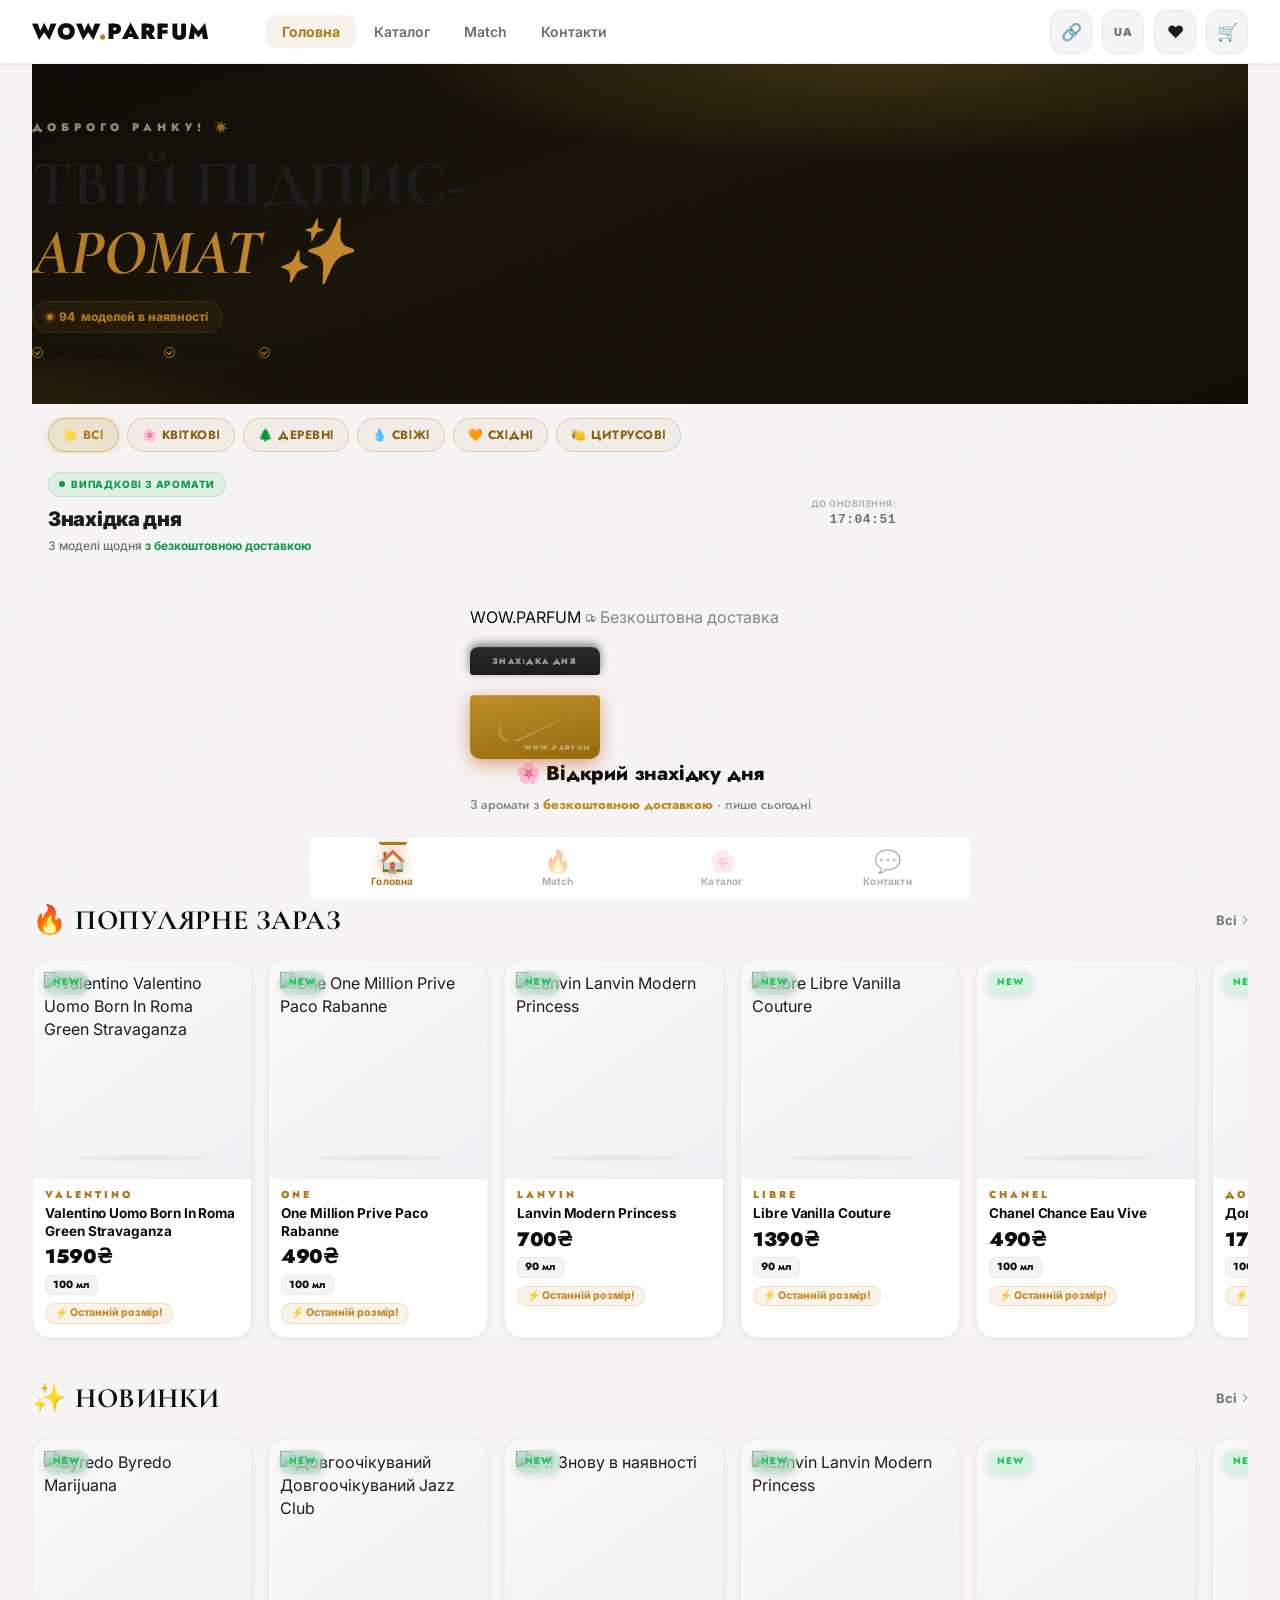
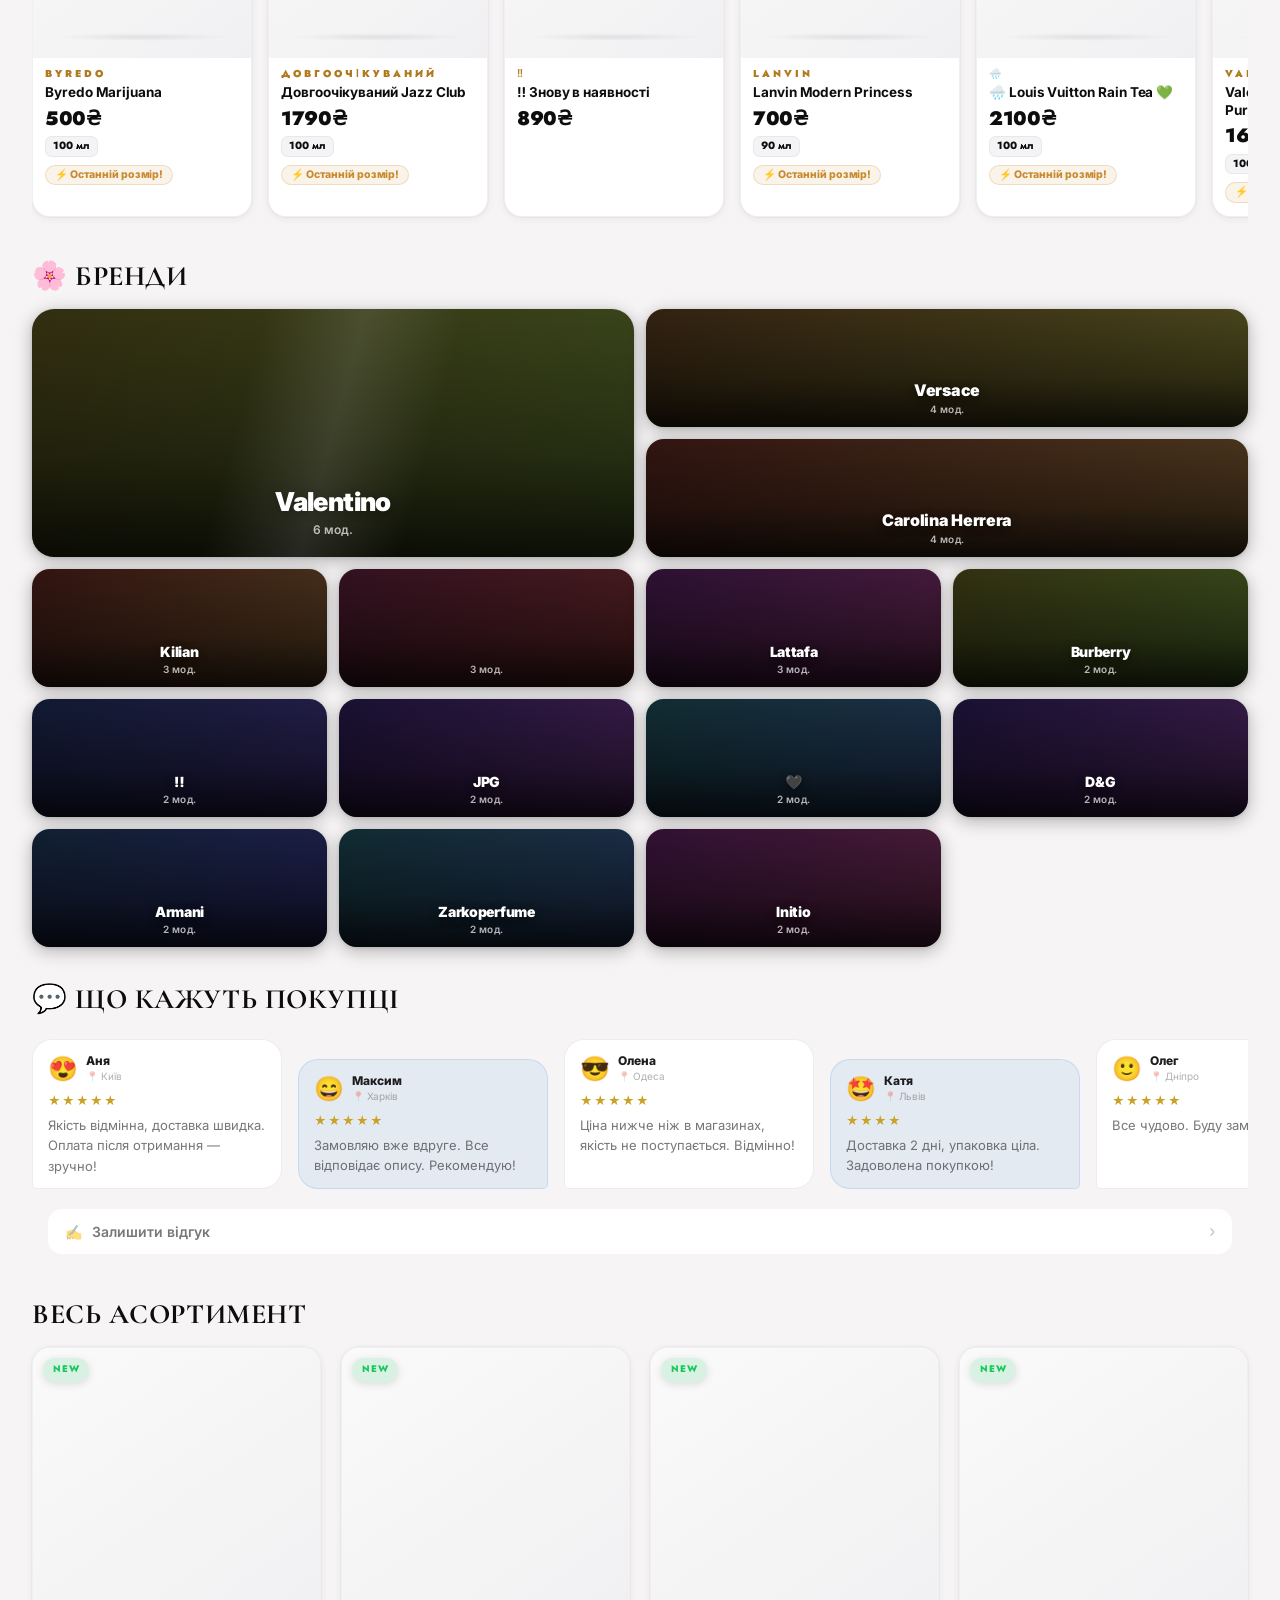
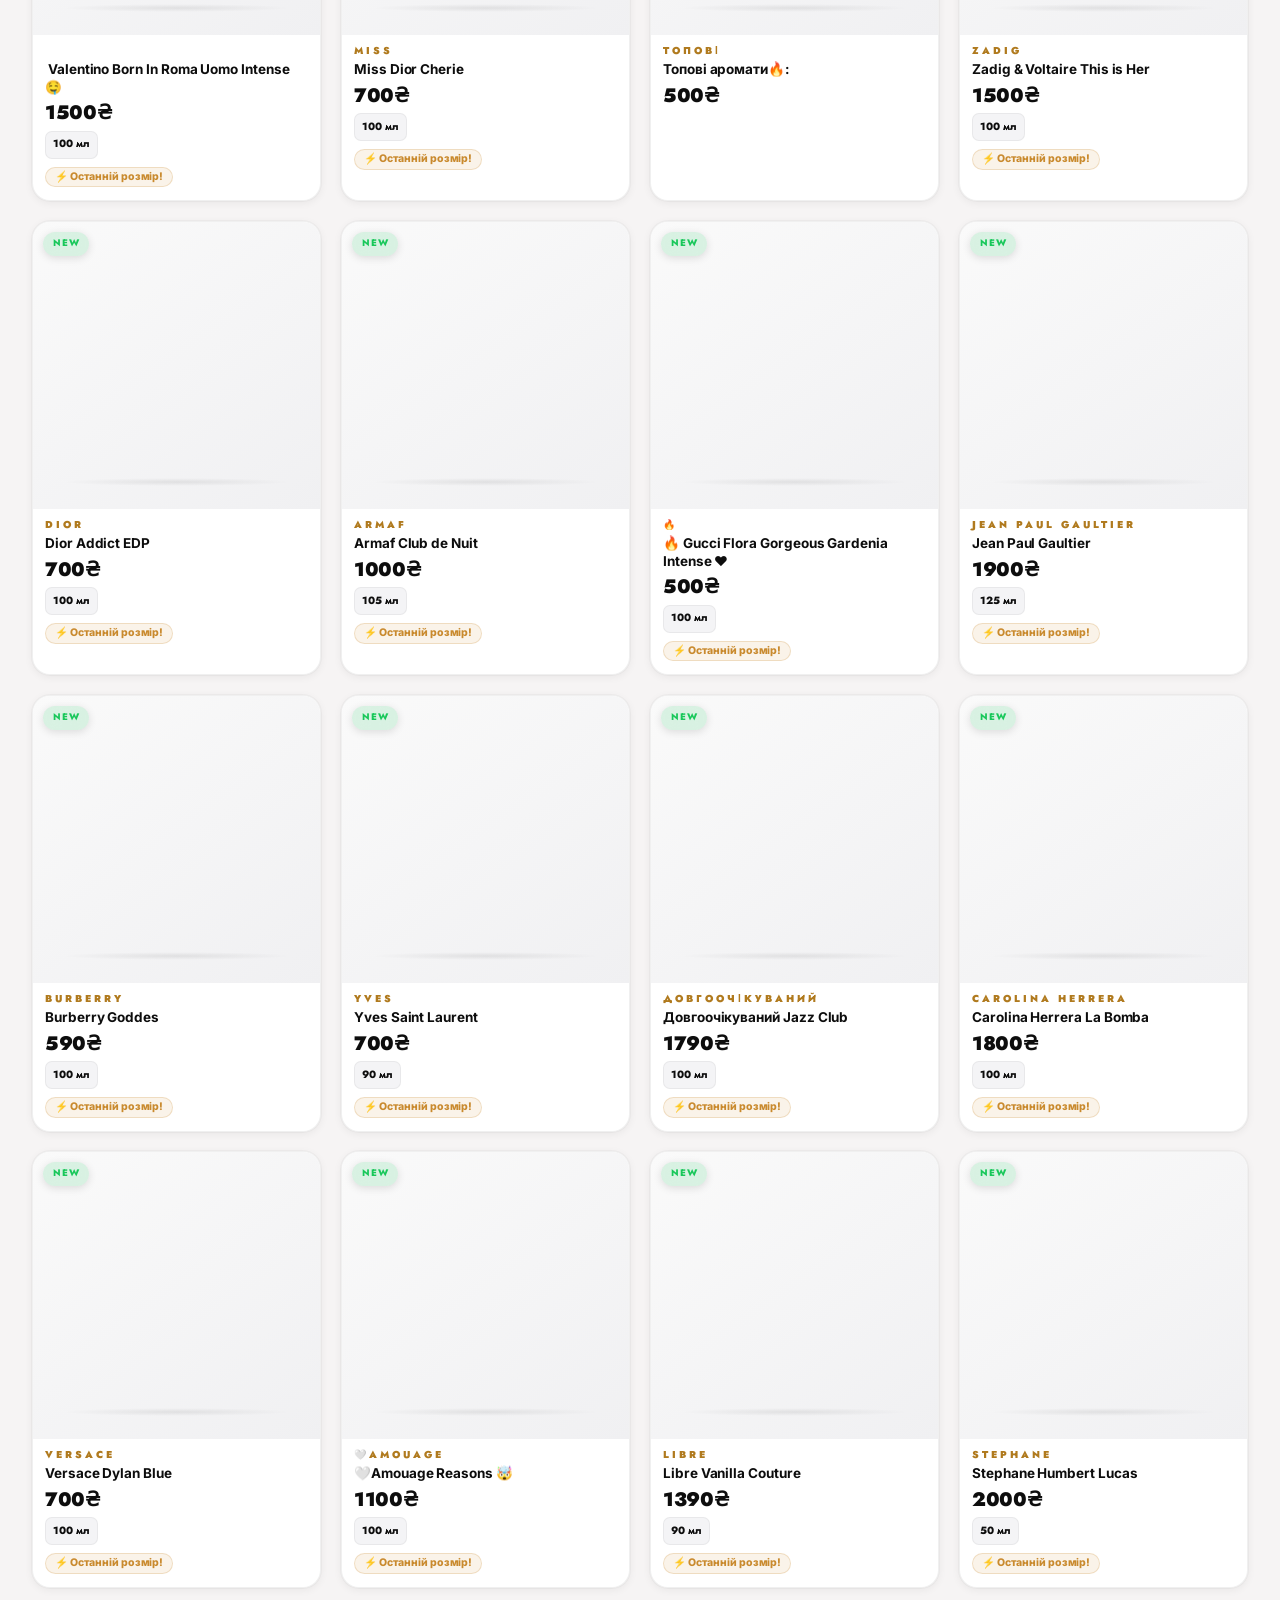
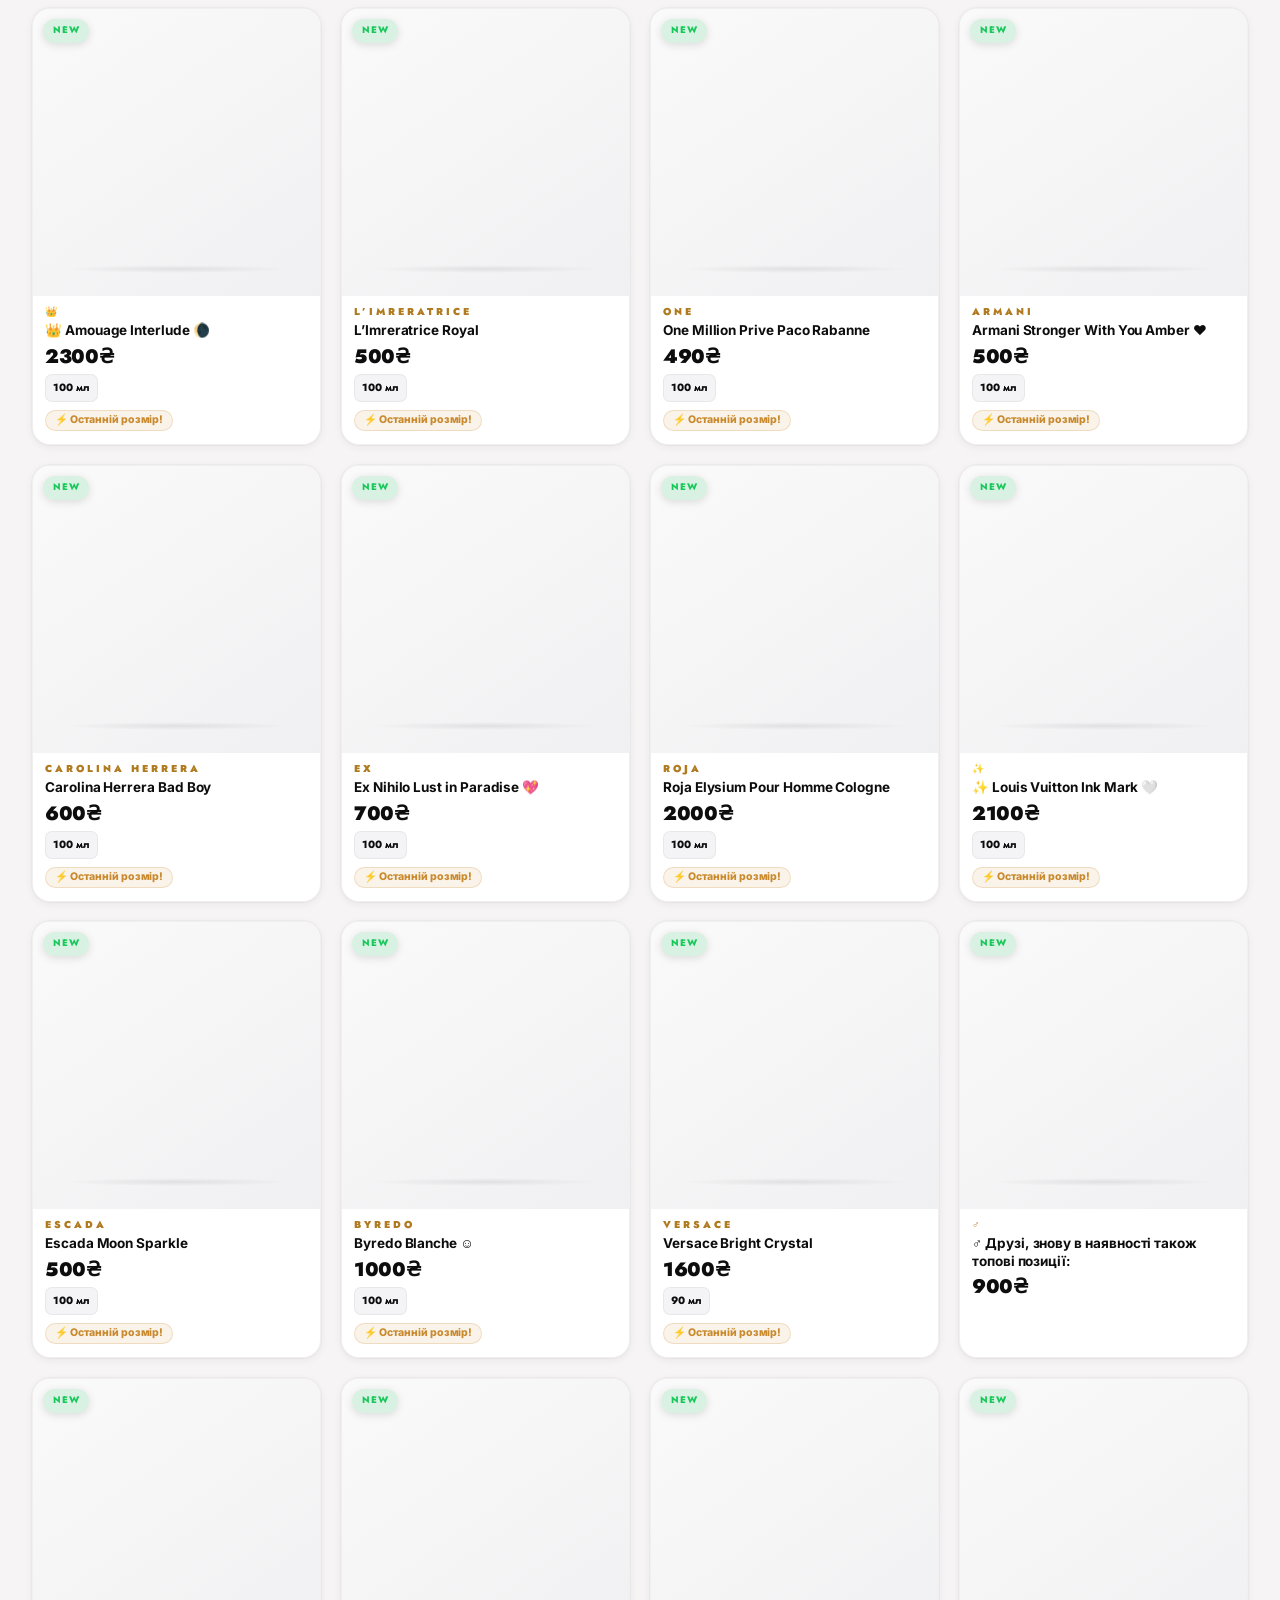
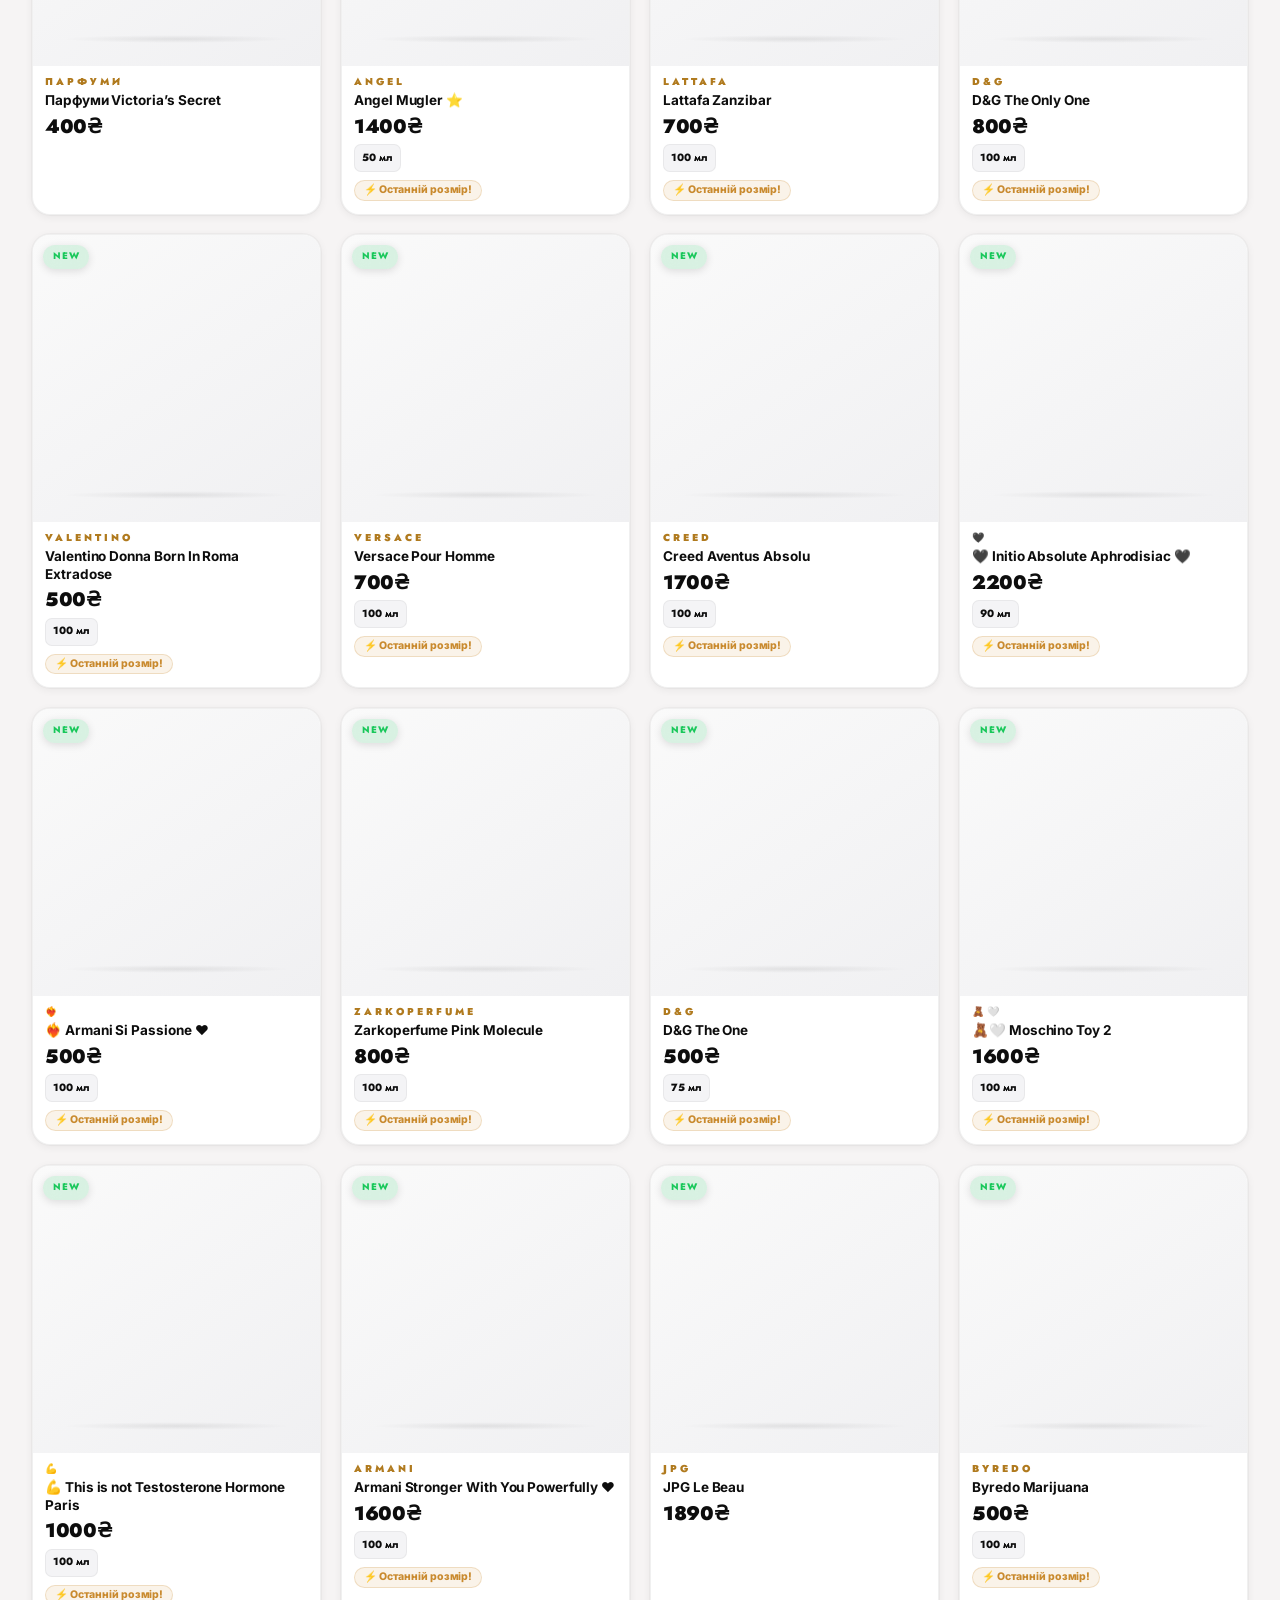
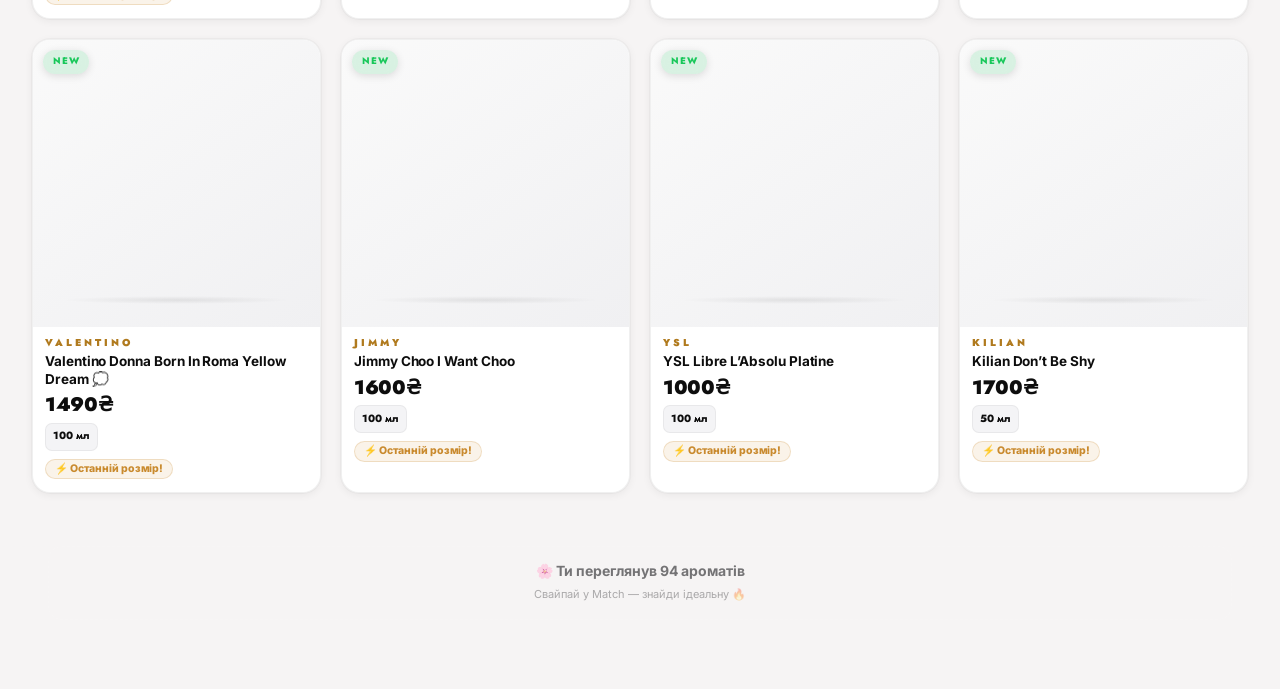
==== commit 6fe01c18: "feat(parfum): dark luxury hero, scent family chips, editorial copy - Dark dramatic hero (Tom Ford st" ====
--- a/index.html
+++ b/index.html
@@ -50,7 +50,7 @@
   "@type": "Store",
   "name": "WOW.PARFUM",
   "description": "Преміум парфуми без передоплати. Оплата при отриманні на Новій Пошті.",
-  "sameAs": ["https://t.me/+8xhWEOzGMW5jNjJi", "https://www.instagram.com/wow.znahidka"],
+  "sameAs": ["https://t.me/znahidkawow", "https://www.instagram.com/wow.znahidka"],
   "priceRange": "₴₴",
   "areaServed": "UA",
   "paymentAccepted": "Cash",
@@ -149,8 +149,8 @@
   <!-- ── HOME ── -->
   <section id="page-home" class="page active" aria-labelledby="home-title">
     <div class="home-hero">
-      <div class="home-greeting" id="home-greeting">Привіт! 👋</div>
-      <h1 class="home-title" id="home-title">Твій ідеальний<br><span>аромат тут <span class="fire-anim">✨</span></span></h1>
+      <div class="home-greeting" id="home-greeting">WOW.PARFUM</div>
+      <h1 class="home-title" id="home-title">Твій підпис-<br><span>аромат <span class="fire-anim">✨</span></span></h1>
       <div class="home-counter-chip" aria-live="polite">
         <span class="live-dot" aria-hidden="true"></span>
         <span id="models-counter">0</span> моделей в наявності
@@ -168,6 +168,16 @@
       <button class="g-btn active" data-gender="mixed"  onclick="setGender('mixed')"  aria-pressed="true" ><span class="g-lbl">Всі</span></button>
       <button class="g-btn"        data-gender="male"   onclick="setGender('male')"   aria-pressed="false"><span class="g-lbl">Чоловіки</span></button>
       <button class="g-btn"        data-gender="female" onclick="setGender('female')" aria-pressed="false"><span class="g-lbl">Жінки</span></button>
+    </div>
+
+    <!-- Scent Family Chips -->
+    <div class="scent-chips" id="scent-chips" role="group" aria-label="Родина ароматів">
+      <button class="scent-chip active" data-scent="all"      onclick="setScentFamily(this,'all')">🌟 Всі</button>
+      <button class="scent-chip"        data-scent="floral"   onclick="setScentFamily(this,'floral')">🌸 Квіткові</button>
+      <button class="scent-chip"        data-scent="woody"    onclick="setScentFamily(this,'woody')">🌲 Деревні</button>
+      <button class="scent-chip"        data-scent="fresh"    onclick="setScentFamily(this,'fresh')">💧 Свіжі</button>
+      <button class="scent-chip"        data-scent="oriental" onclick="setScentFamily(this,'oriental')">🧡 Східні</button>
+      <button class="scent-chip"        data-scent="citrus"   onclick="setScentFamily(this,'citrus')">🍋 Цитрусові</button>
     </div>
 
     <!-- Daily Deals -->
@@ -559,7 +569,7 @@
 
     <!-- Social action buttons -->
     <nav class="social-actions" aria-label="Соціальні мережі">
-      <a class="social-btn tg" href="https://t.me/+8xhWEOzGMW5jNjJi" onclick="return openLink(this.href)" rel="noopener noreferrer" aria-label="Telegram">
+      <a class="social-btn tg" href="https://t.me/znahidkawow" onclick="return openLink(this.href)" rel="noopener noreferrer" aria-label="Telegram">
         <span class="social-btn-ico" aria-hidden="true">
           <svg width="28" height="28" viewBox="0 0 24 24" fill="currentColor"><path d="M11.944 0A12 12 0 0 0 0 12a12 12 0 0 0 12 12 12 12 0 0 0 12-12A12 12 0 0 0 12 0a12 12 0 0 0-.056 0zm4.962 7.224c.1-.002.321.023.465.14a.506.506 0 0 1 .171.325c.016.093.036.306.02.472-.18 1.898-.96 6.502-1.36 8.627-.168.9-.499 1.201-.82 1.23-.696.065-1.225-.46-1.9-.902-1.056-.693-1.653-1.124-2.678-1.8-1.185-.78-.417-1.21.258-1.91.177-.184 3.247-2.977 3.307-3.23.007-.032.014-.15-.056-.212s-.174-.041-.249-.024c-.106.024-1.793 1.14-5.061 3.345-.48.33-.913.49-1.302.48-.428-.008-1.252-.241-1.865-.44-.752-.245-1.349-.374-1.297-.789.027-.216.325-.437.893-.663 3.498-1.524 5.83-2.529 6.998-3.014 3.332-1.386 4.025-1.627 4.476-1.635z"/></svg>
         </span>
@@ -580,7 +590,7 @@
     </nav>
 
     <!-- TG CHANNEL — main CTA для трафіку з YT/TT/IG -->
-    <a class="tg-channel-cta" href="https://t.me/+8xhWEOzGMW5jNjJi" onclick="return openLink(this.href)" rel="noopener noreferrer">
+    <a class="tg-channel-cta" href="https://t.me/znahidkawow" onclick="return openLink(this.href)" rel="noopener noreferrer">
       <div class="tg-cta-icon" aria-hidden="true">
         <svg viewBox="0 0 24 24" fill="currentColor"><path d="M11.944 0A12 12 0 0 0 0 12a12 12 0 0 0 12 12 12 12 0 0 0 12-12A12 12 0 0 0 12 0a12 12 0 0 0-.056 0zm4.962 7.224c.1-.002.321.023.465.14a.506.506 0 0 1 .171.325c.016.093.036.306.02.472-.18 1.898-.96 6.502-1.36 8.627-.168.9-.499 1.201-.82 1.23-.696.065-1.225-.46-1.9-.902-1.056-.693-1.653-1.124-2.678-1.8-1.185-.78-.417-1.21.258-1.91.177-.184 3.247-2.977 3.307-3.23.007-.032.014-.15-.056-.212s-.174-.041-.249-.024c-.106.024-1.793 1.14-5.061 3.345-.48.33-.913.49-1.302.48-.428-.008-1.252-.241-1.865-.44-.752-.245-1.349-.374-1.297-.789.027-.216.325-.437.893-.663 3.498-1.524 5.83-2.529 6.998-3.014 3.332-1.386 4.025-1.627 4.476-1.635z"/></svg>
       </div>
@@ -913,7 +923,7 @@
   <h1 class="success-title">Замовлення прийнято!</h1>
   <p class="success-sub">Ми зв'яжемося з вами найближчим часом. Слідкуйте за статусом у Telegram.</p>
   <div class="success-order" id="success-order-info" aria-live="polite"></div>
-  <a class="success-tg-btn" href="https://t.me/+8xhWEOzGMW5jNjJi" onclick="return openTgLink(this.href)" rel="noopener noreferrer">
+  <a class="success-tg-btn" href="https://t.me/znahidkawow" onclick="return openTgLink(this.href)" rel="noopener noreferrer">
     ✈️ Telegram WOW.PARFUM
   </a>
   <button class="success-home-btn" onclick="goHome()"><span class="i-arr-back" aria-hidden="true"></span> На головну</button>
@@ -983,6 +993,30 @@
 <script src="shared/js/referral.js?v=41" defer></script>
 <script src="js/app.js?v=41"                defer></script>
 <script src="shared/js/motion.js?v=41" defer></script>
+<script>
+/* Scent family filter — client-side tag match */
+window._scentFamily = 'all';
+function setScentFamily(el, family) {
+  window._scentFamily = family;
+  document.querySelectorAll('.scent-chip').forEach(c => c.classList.remove('active'));
+  el.classList.add('active');
+  _applyScentFilter();
+}
+function _applyScentFilter() {
+  const f = window._scentFamily;
+  if (f === 'all') { document.querySelectorAll('.prod-card,.product-card').forEach(c => c.style.display = ''); return; }
+  const MAP = { floral:['квіт','rose','jasmin','peony','lily','iris','bloom','жасмин','троянд','іри','піон'],
+    woody:['де','кедр','sand','oud','мускус','мus','wood','amber','амбр','cedar','vetiv'],
+    fresh:['свіж','clean','water','sea','marine','mint','м\'ят','океан','аква'],
+    oriental:['схід','oud','spice','spicy','amber','амбр','ванл','vanilla','vanill','tobacco','тютюн','ладан'],
+    citrus:['цитр','лимон','бергам','mandarin','orange','грейп','bergam','lemon','lime'] };
+  const keys = MAP[f] || [];
+  document.querySelectorAll('.prod-card,.product-card').forEach(c => {
+    const txt = (c.textContent || '').toLowerCase();
+    c.style.display = keys.some(k => txt.includes(k)) ? '' : 'none';
+  });
+}
+</script>
 
 </body>
 </html>
--- a/css/niche.css
+++ b/css/niche.css
@@ -1350,3 +1350,59 @@
 .cart-checkout-btn, .exit-cta {
   background: linear-gradient(135deg, #c08a28 0%, #8a5d12 100%);
 }
+
+/* ============================================================
+   WOW.PARFUM — DARK LUXURY HERO UPGRADE
+   Ref: Tom Ford, Creed, Frederic Malle
+   ============================================================ */
+
+/* --- Hero: dark dramatic canvas with golden atmospheric glow --- */
+.home-hero {
+  background:
+    radial-gradient(ellipse 80% 60% at 70% -5%, rgba(201,162,39,0.22), transparent 55%),
+    radial-gradient(ellipse 60% 50% at -10% 110%, rgba(176,122,30,0.16), transparent 55%),
+    linear-gradient(160deg, #0e0c07 0%, #1a150a 40%, #110e06 100%) !important;
+  min-height: 340px !important;
+}
+
+/* Cream/ivory text on dark hero */
+.home-hero .home-greeting { color: rgba(245,235,200,0.55) !important; }
+.home-hero .home-title    { color: #f5e9c8 !important; }
+.home-hero .home-title span { color: #c9a227 !important; font-style: italic; }
+.home-hero .home-subtitle  { color: rgba(245,235,200,0.62) !important; }
+.home-hero .hero-badge     { background: rgba(201,162,39,0.18) !important; color: #c9a227 !important; border-color: rgba(201,162,39,0.3) !important; }
+.home-hero .home-btns      { --btn-bg: rgba(201,162,39,0.12); }
+
+/* Subtle grain overlay for texture */
+.home-hero::after {
+  content: '';
+  position: absolute; inset: 0; pointer-events: none; z-index: 0;
+  background-image: url("data:image/svg+xml,%3Csvg xmlns='http://www.w3.org/2000/svg' width='200' height='200'%3E%3Cfilter id='n'%3E%3CfeTurbulence type='fractalNoise' baseFrequency='0.75' numOctaves='4' stitchTiles='stitch'/%3E%3C/filter%3E%3Crect width='200' height='200' filter='url(%23n)' opacity='0.04'/%3E%3C/svg%3E");
+  opacity: 0.6; mix-blend-mode: overlay;
+}
+
+/* Scent family filter chips */
+.scent-chips {
+  display: flex; gap: 8px; flex-wrap: wrap;
+  padding: 14px 16px 2px; overflow-x: auto;
+  scrollbar-width: none;
+}
+.scent-chips::-webkit-scrollbar { display: none; }
+.scent-chip {
+  flex-shrink: 0;
+  display: inline-flex; align-items: center; gap: 5px;
+  font-family: 'Jost', sans-serif; font-size: 12px; font-weight: 700;
+  letter-spacing: 0.04em; text-transform: uppercase;
+  padding: 7px 14px; border-radius: 99px;
+  border: 1.5px solid rgba(176,122,30,0.28);
+  background: rgba(176,122,30,0.06); color: #8a6215;
+  cursor: pointer; transition: all .2s; white-space: nowrap;
+  -webkit-tap-highlight-color: transparent;
+}
+.scent-chip.active,
+.scent-chip:hover {
+  background: linear-gradient(135deg, rgba(201,162,39,0.2), rgba(176,122,30,0.15));
+  border-color: rgba(201,162,39,0.6); color: #b07a1e;
+  box-shadow: 0 2px 12px rgba(176,122,30,0.18);
+}
+
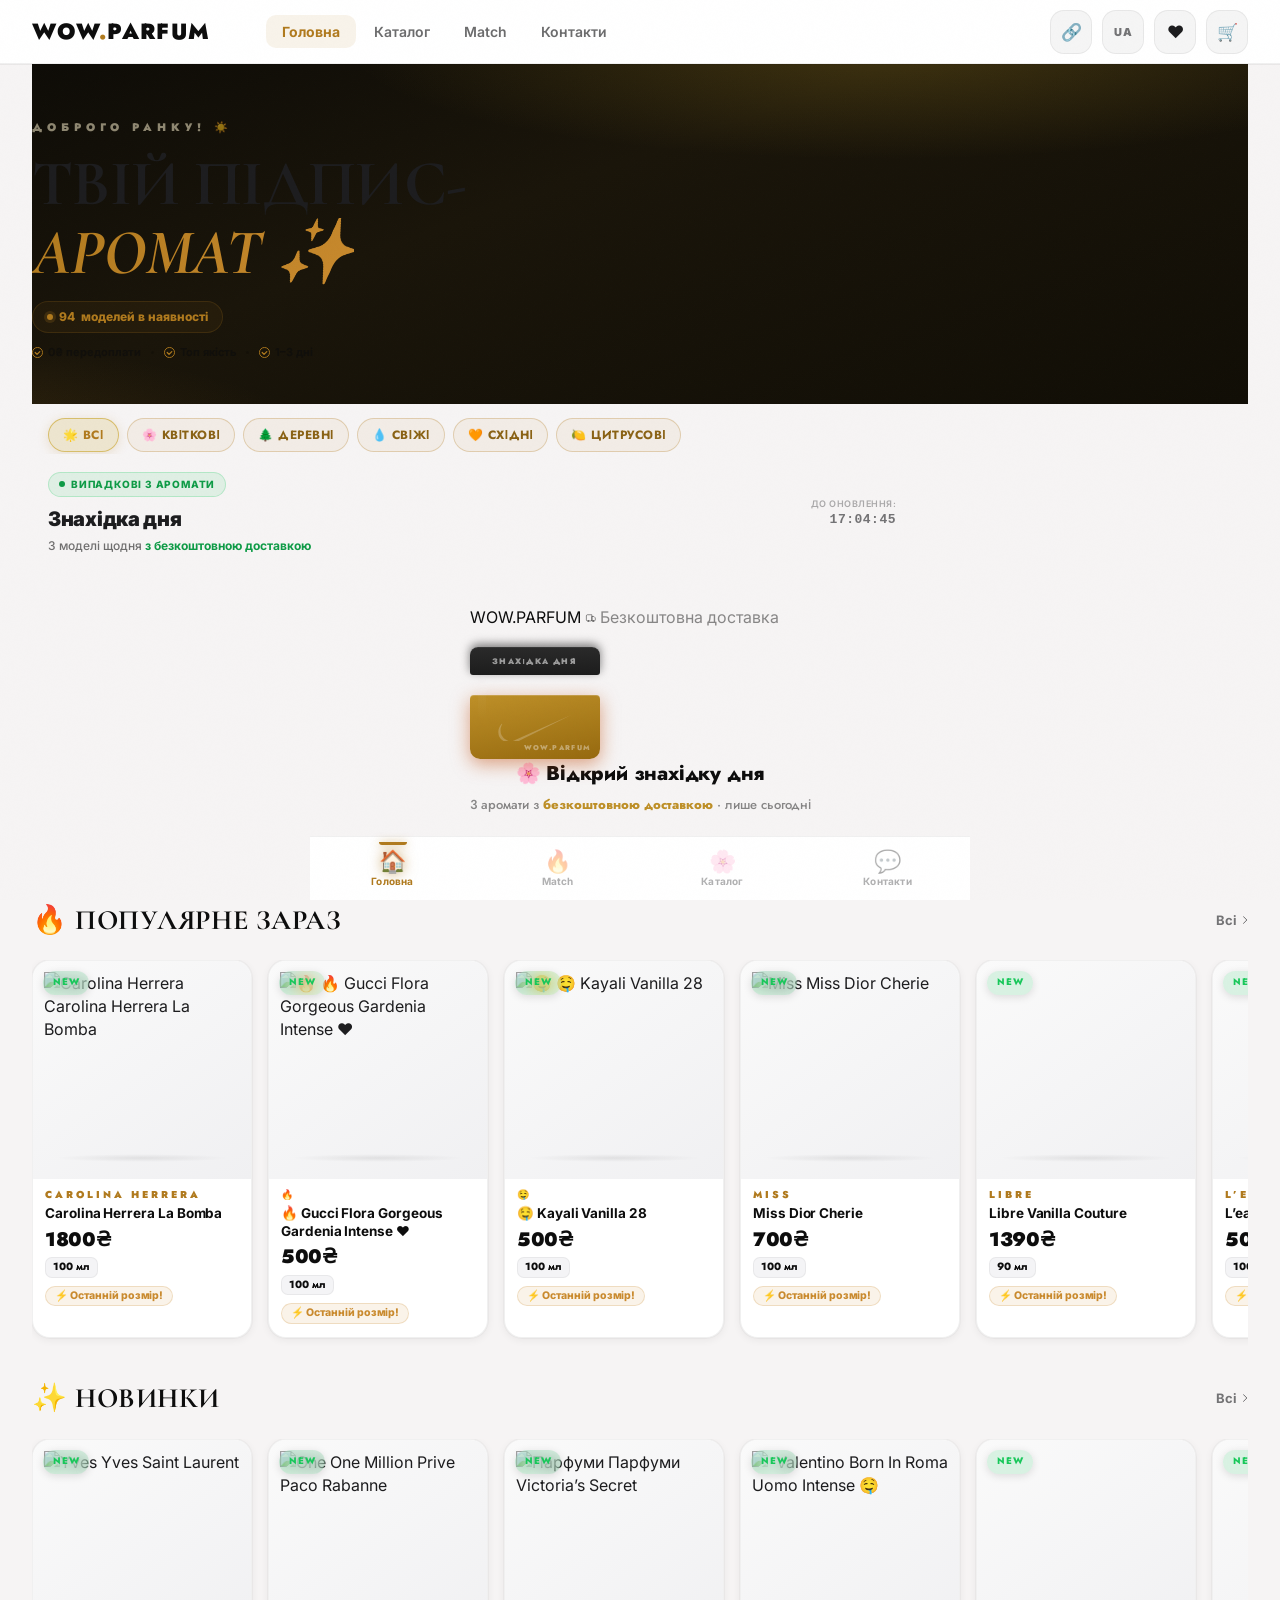
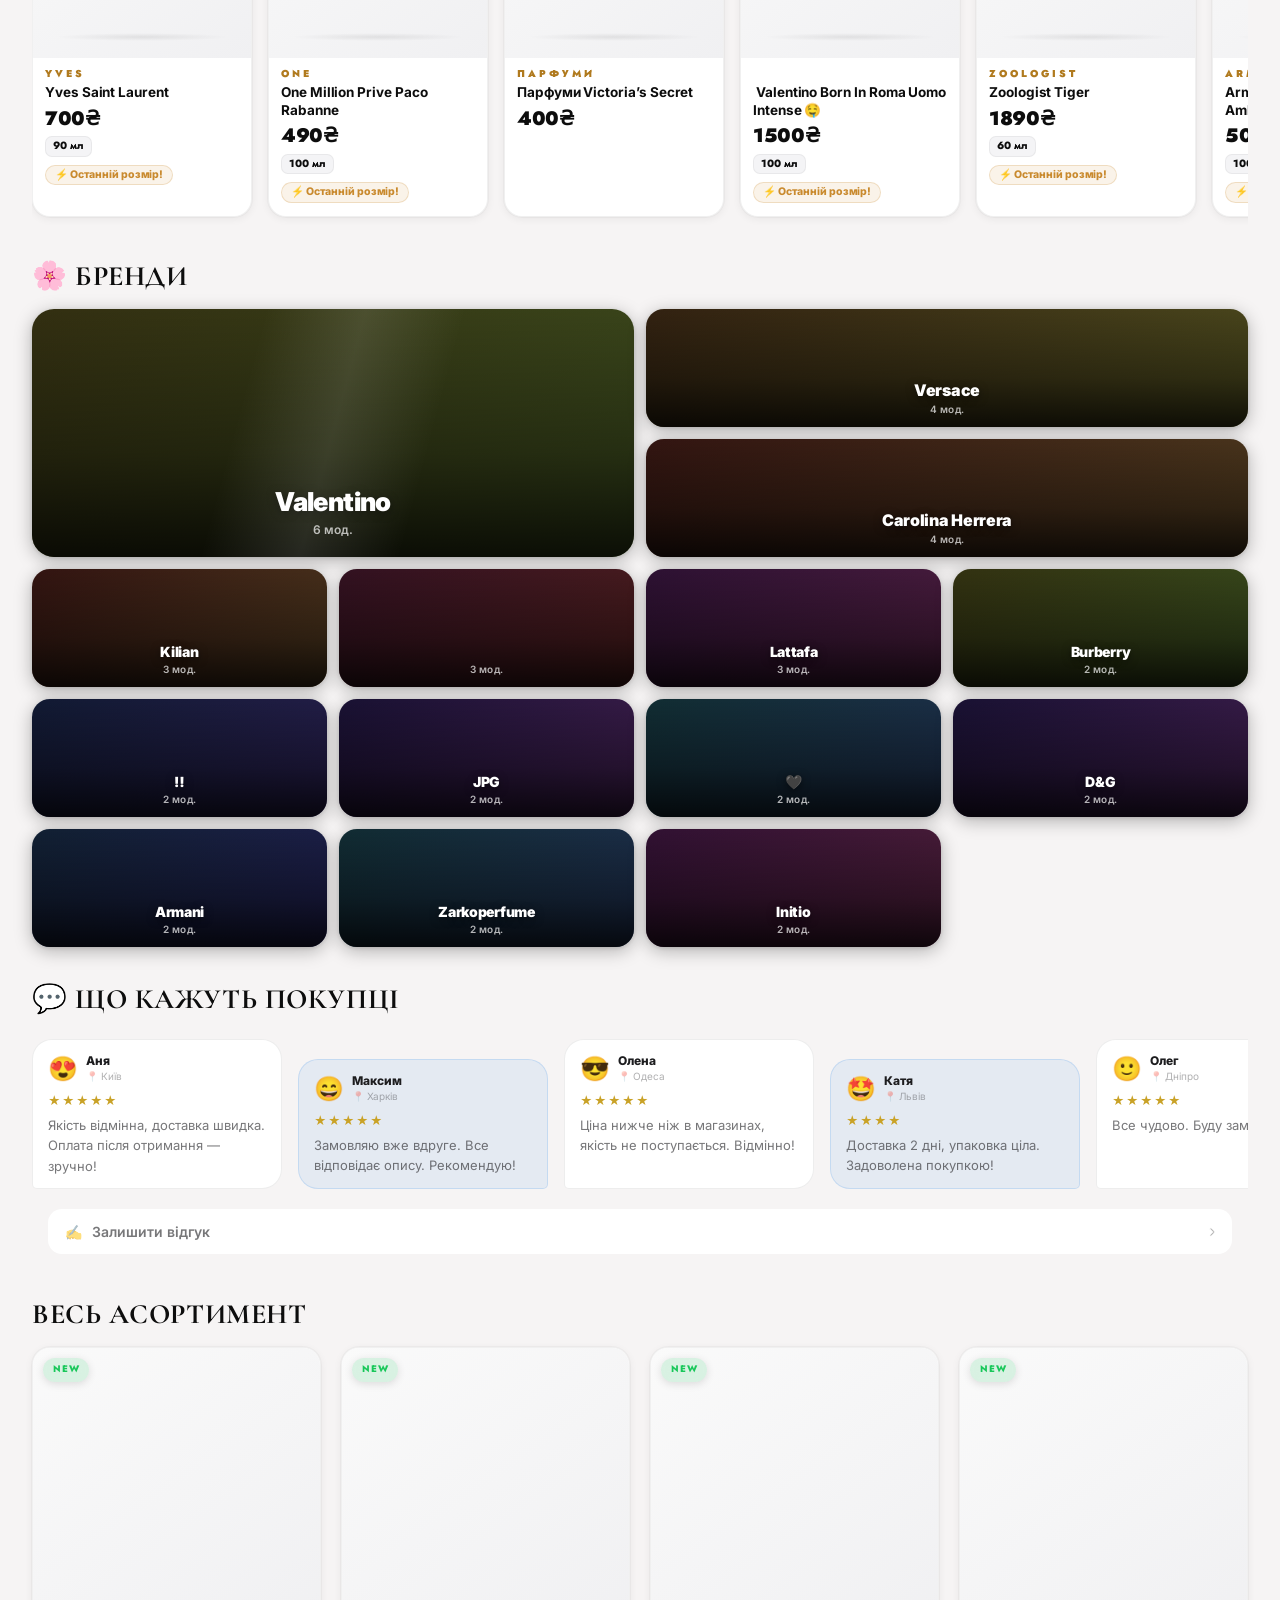
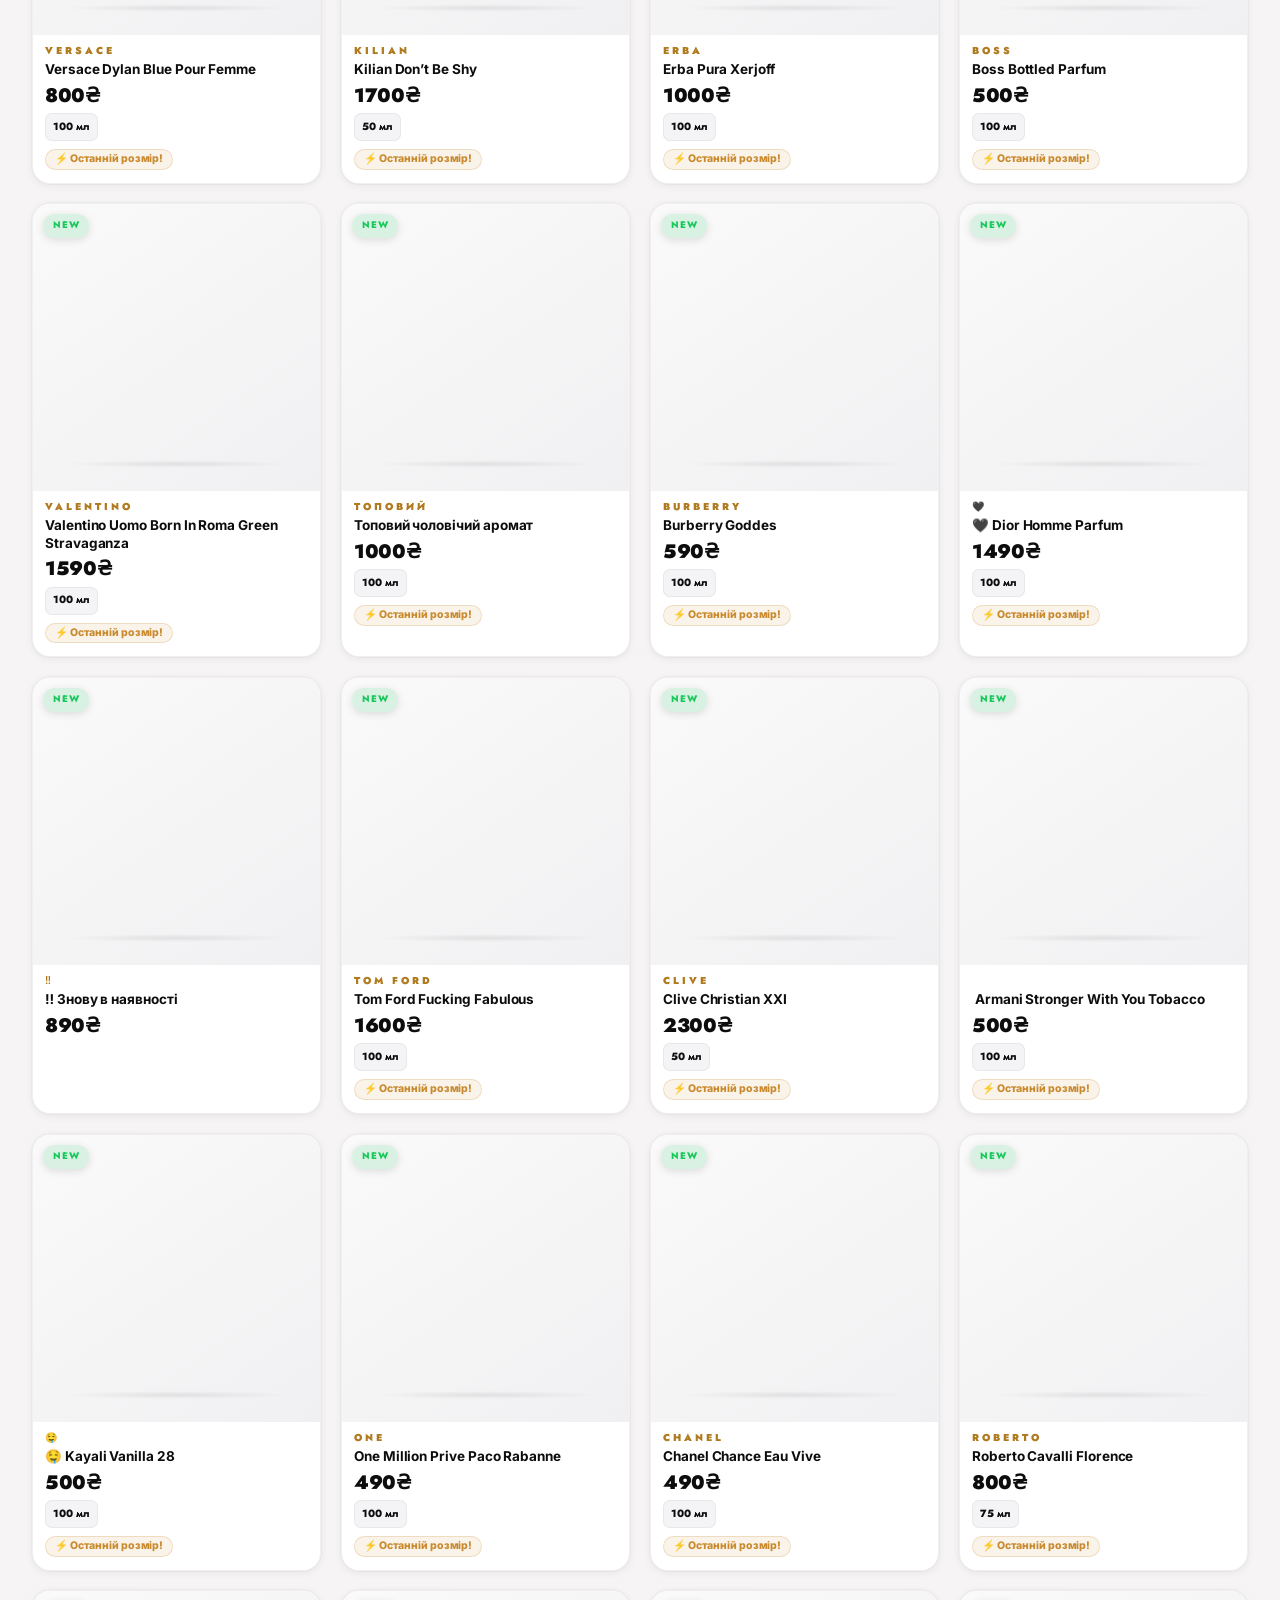
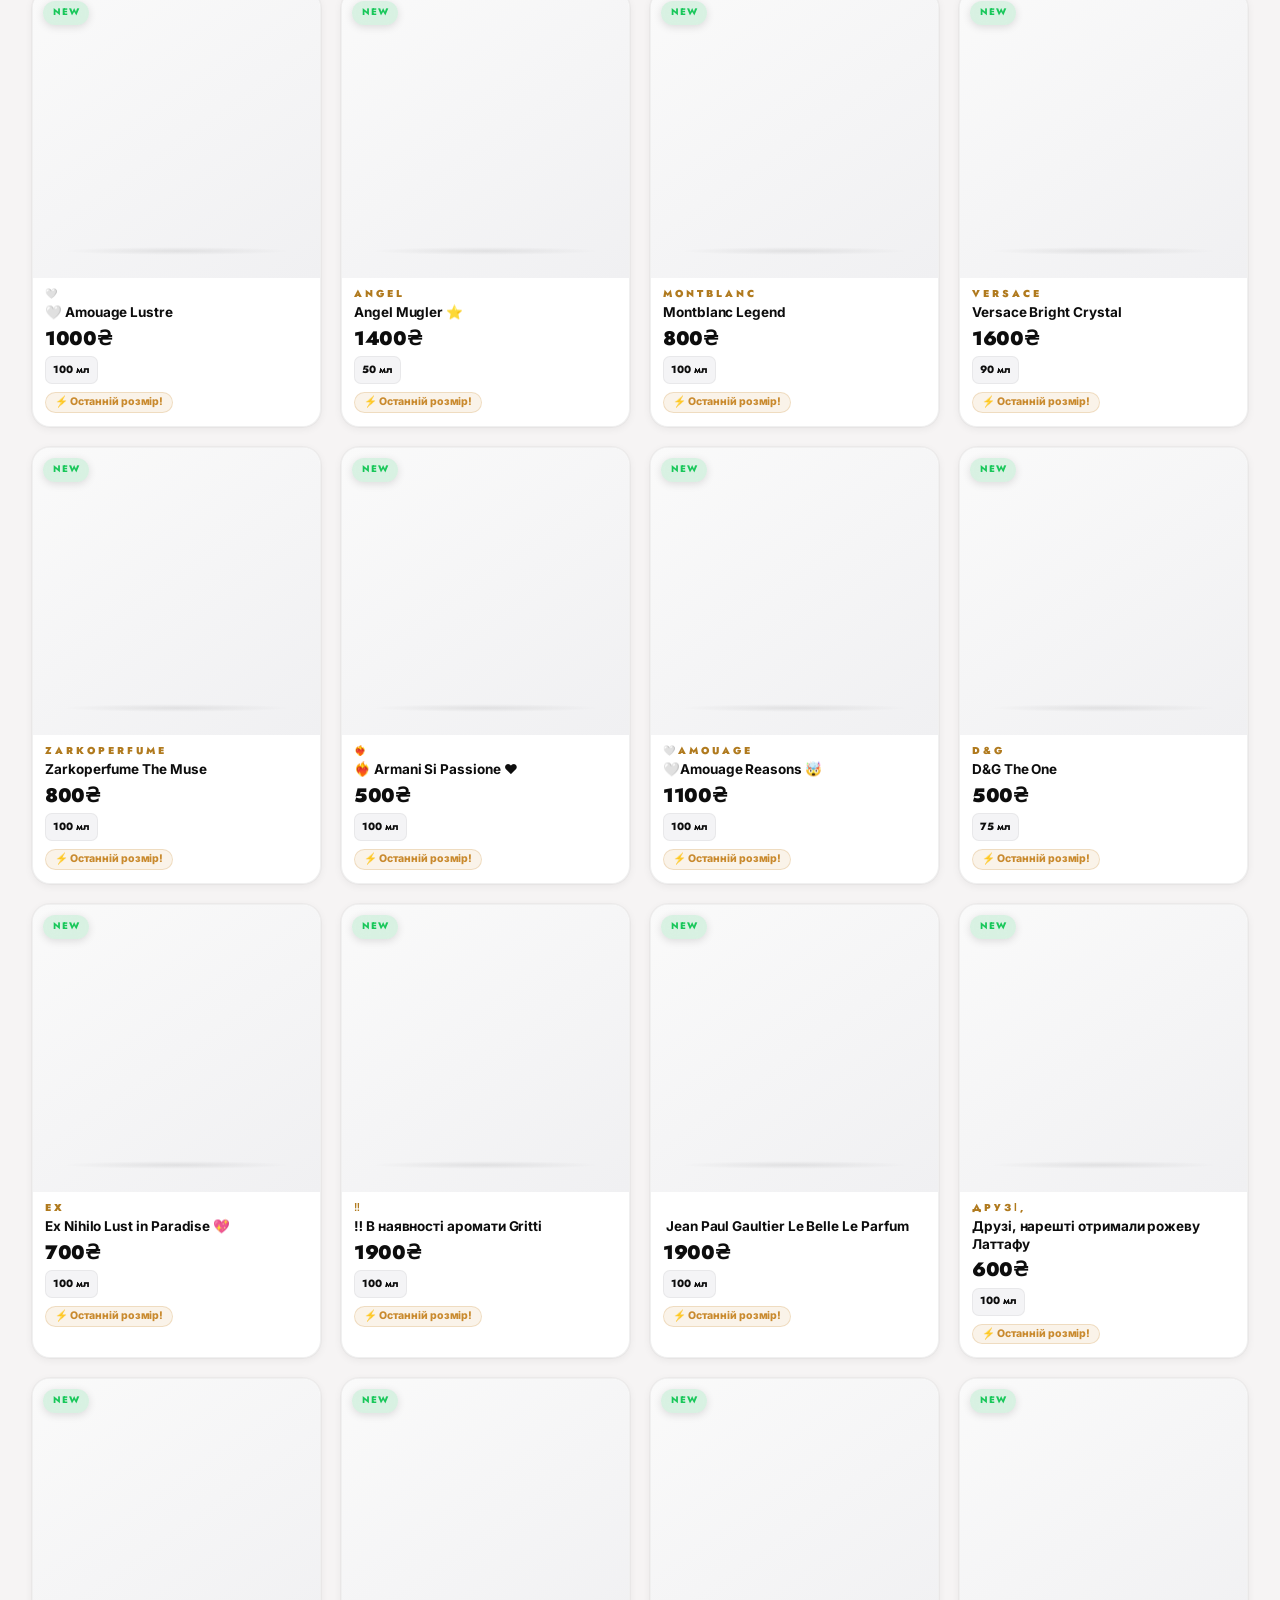
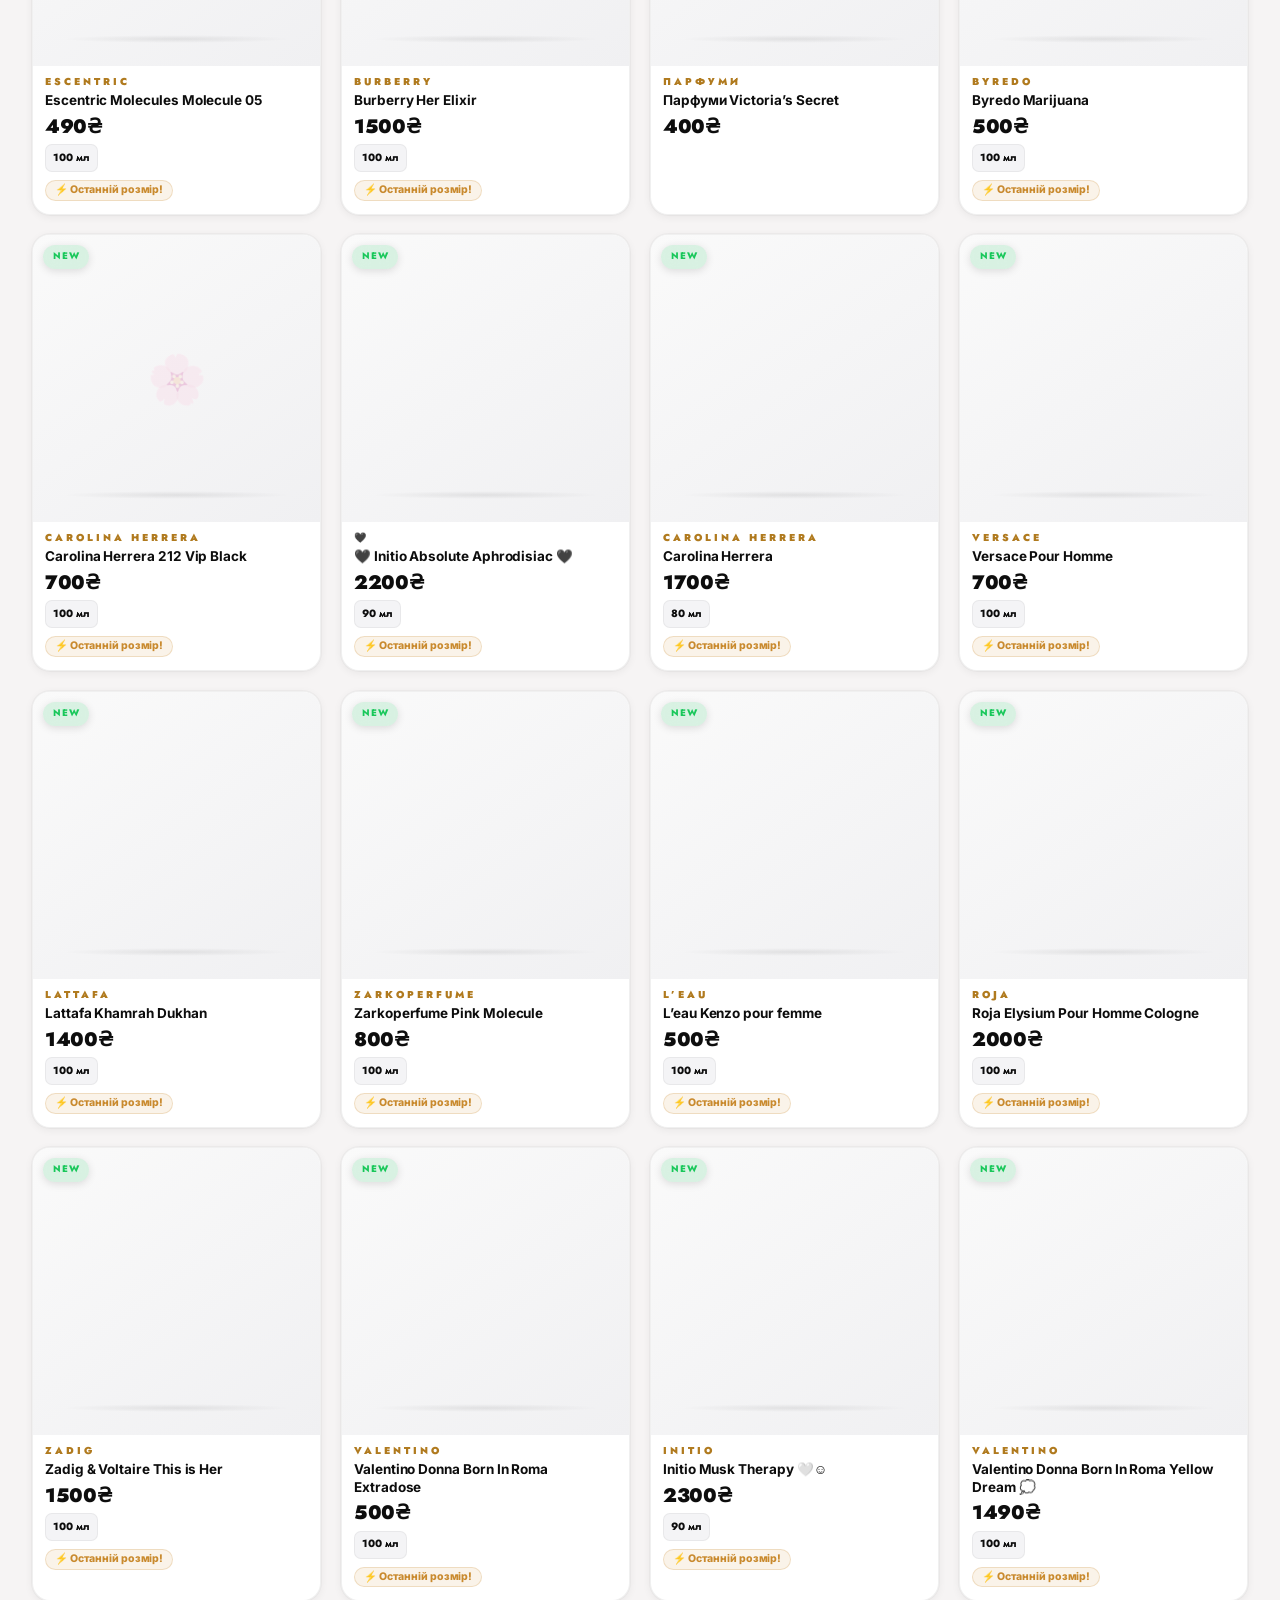
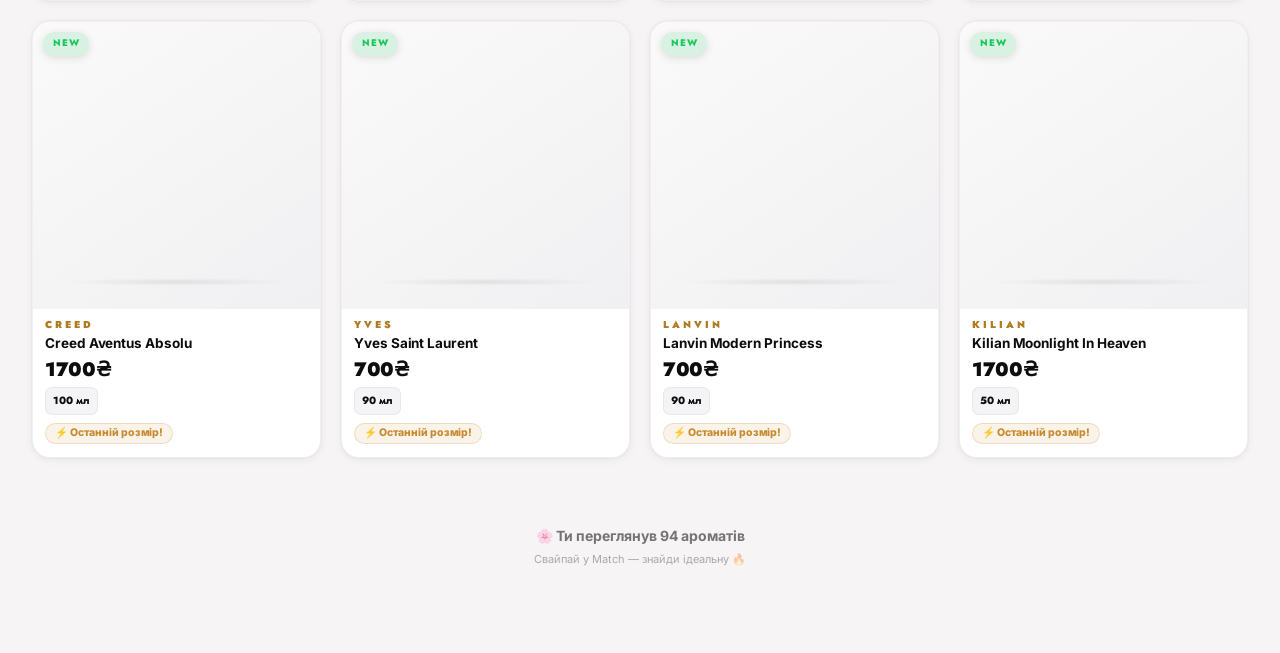
==== commit b3f6b3c2: "feat(parfum): dark luxury hero, scent chips, editorial copy - Dark dramatic hero (Tom Ford style: am" ====
--- a/index.html
+++ b/index.html
@@ -50,7 +50,7 @@
   "@type": "Store",
   "name": "WOW.PARFUM",
   "description": "Преміум парфуми без передоплати. Оплата при отриманні на Новій Пошті.",
-  "sameAs": ["https://t.me/znahidkawow", "https://www.instagram.com/wow.znahidka"],
+  "sameAs": ["https://t.me/+8xhWEOzGMW5jNjJi", "https://www.instagram.com/wow.znahidka"],
   "priceRange": "₴₴",
   "areaServed": "UA",
   "paymentAccepted": "Cash",
@@ -569,7 +569,7 @@
 
     <!-- Social action buttons -->
     <nav class="social-actions" aria-label="Соціальні мережі">
-      <a class="social-btn tg" href="https://t.me/znahidkawow" onclick="return openLink(this.href)" rel="noopener noreferrer" aria-label="Telegram">
+      <a class="social-btn tg" href="https://t.me/+8xhWEOzGMW5jNjJi" onclick="return openLink(this.href)" rel="noopener noreferrer" aria-label="Telegram">
         <span class="social-btn-ico" aria-hidden="true">
           <svg width="28" height="28" viewBox="0 0 24 24" fill="currentColor"><path d="M11.944 0A12 12 0 0 0 0 12a12 12 0 0 0 12 12 12 12 0 0 0 12-12A12 12 0 0 0 12 0a12 12 0 0 0-.056 0zm4.962 7.224c.1-.002.321.023.465.14a.506.506 0 0 1 .171.325c.016.093.036.306.02.472-.18 1.898-.96 6.502-1.36 8.627-.168.9-.499 1.201-.82 1.23-.696.065-1.225-.46-1.9-.902-1.056-.693-1.653-1.124-2.678-1.8-1.185-.78-.417-1.21.258-1.91.177-.184 3.247-2.977 3.307-3.23.007-.032.014-.15-.056-.212s-.174-.041-.249-.024c-.106.024-1.793 1.14-5.061 3.345-.48.33-.913.49-1.302.48-.428-.008-1.252-.241-1.865-.44-.752-.245-1.349-.374-1.297-.789.027-.216.325-.437.893-.663 3.498-1.524 5.83-2.529 6.998-3.014 3.332-1.386 4.025-1.627 4.476-1.635z"/></svg>
         </span>
@@ -590,7 +590,7 @@
     </nav>
 
     <!-- TG CHANNEL — main CTA для трафіку з YT/TT/IG -->
-    <a class="tg-channel-cta" href="https://t.me/znahidkawow" onclick="return openLink(this.href)" rel="noopener noreferrer">
+    <a class="tg-channel-cta" href="https://t.me/+8xhWEOzGMW5jNjJi" onclick="return openLink(this.href)" rel="noopener noreferrer">
       <div class="tg-cta-icon" aria-hidden="true">
         <svg viewBox="0 0 24 24" fill="currentColor"><path d="M11.944 0A12 12 0 0 0 0 12a12 12 0 0 0 12 12 12 12 0 0 0 12-12A12 12 0 0 0 12 0a12 12 0 0 0-.056 0zm4.962 7.224c.1-.002.321.023.465.14a.506.506 0 0 1 .171.325c.016.093.036.306.02.472-.18 1.898-.96 6.502-1.36 8.627-.168.9-.499 1.201-.82 1.23-.696.065-1.225-.46-1.9-.902-1.056-.693-1.653-1.124-2.678-1.8-1.185-.78-.417-1.21.258-1.91.177-.184 3.247-2.977 3.307-3.23.007-.032.014-.15-.056-.212s-.174-.041-.249-.024c-.106.024-1.793 1.14-5.061 3.345-.48.33-.913.49-1.302.48-.428-.008-1.252-.241-1.865-.44-.752-.245-1.349-.374-1.297-.789.027-.216.325-.437.893-.663 3.498-1.524 5.83-2.529 6.998-3.014 3.332-1.386 4.025-1.627 4.476-1.635z"/></svg>
       </div>
@@ -923,7 +923,7 @@
   <h1 class="success-title">Замовлення прийнято!</h1>
   <p class="success-sub">Ми зв'яжемося з вами найближчим часом. Слідкуйте за статусом у Telegram.</p>
   <div class="success-order" id="success-order-info" aria-live="polite"></div>
-  <a class="success-tg-btn" href="https://t.me/znahidkawow" onclick="return openTgLink(this.href)" rel="noopener noreferrer">
+  <a class="success-tg-btn" href="https://t.me/+8xhWEOzGMW5jNjJi" onclick="return openTgLink(this.href)" rel="noopener noreferrer">
     ✈️ Telegram WOW.PARFUM
   </a>
   <button class="success-home-btn" onclick="goHome()"><span class="i-arr-back" aria-hidden="true"></span> На головну</button>
@@ -994,28 +994,9 @@
 <script src="js/app.js?v=41"                defer></script>
 <script src="shared/js/motion.js?v=41" defer></script>
 <script>
-/* Scent family filter — client-side tag match */
-window._scentFamily = 'all';
-function setScentFamily(el, family) {
-  window._scentFamily = family;
-  document.querySelectorAll('.scent-chip').forEach(c => c.classList.remove('active'));
-  el.classList.add('active');
-  _applyScentFilter();
-}
-function _applyScentFilter() {
-  const f = window._scentFamily;
-  if (f === 'all') { document.querySelectorAll('.prod-card,.product-card').forEach(c => c.style.display = ''); return; }
-  const MAP = { floral:['квіт','rose','jasmin','peony','lily','iris','bloom','жасмин','троянд','іри','піон'],
-    woody:['де','кедр','sand','oud','мускус','мus','wood','amber','амбр','cedar','vetiv'],
-    fresh:['свіж','clean','water','sea','marine','mint','м\'ят','океан','аква'],
-    oriental:['схід','oud','spice','spicy','amber','амбр','ванл','vanilla','vanill','tobacco','тютюн','ладан'],
-    citrus:['цитр','лимон','бергам','mandarin','orange','грейп','bergam','lemon','lime'] };
-  const keys = MAP[f] || [];
-  document.querySelectorAll('.prod-card,.product-card').forEach(c => {
-    const txt = (c.textContent || '').toLowerCase();
-    c.style.display = keys.some(k => txt.includes(k)) ? '' : 'none';
-  });
-}
+window._scentFamily='all';
+function setScentFamily(el,family){window._scentFamily=family;document.querySelectorAll('.scent-chip').forEach(c=>c.classList.remove('active'));el.classList.add('active');_applyScentFilter();}
+function _applyScentFilter(){const f=window._scentFamily;if(f==='all'){document.querySelectorAll('.prod-card,.product-card').forEach(c=>c.style.display='');return;}const MAP={floral:['квіт','rose','jasmin','peony','lily','iris','bloom','жасмин','троянд'],woody:['кедр','cedar','oud','мускус','wood','amber','амбр','vetiv','санд'],fresh:['свіж','clean','water','sea','marine','mint','м\'ят','океан','аква'],oriental:['схід','oud','spice','amber','амбр','vanilla','vanill','tobacco','ладан'],citrus:['цитр','лимон','бергам','mandarin','orange','грейп','bergam','lemon','lime']};const keys=MAP[f]||[];document.querySelectorAll('.prod-card,.product-card').forEach(c=>{const txt=(c.textContent||'').toLowerCase();c.style.display=keys.some(k=>txt.includes(k))?'':'none';});}
 </script>
 
 </body>
--- a/css/niche.css
+++ b/css/niche.css
@@ -1352,11 +1352,8 @@
 }
 
 /* ============================================================
-   WOW.PARFUM — DARK LUXURY HERO UPGRADE
-   Ref: Tom Ford, Creed, Frederic Malle
+   WOW.PARFUM — DARK LUXURY HERO · Tom Ford style
    ============================================================ */
-
-/* --- Hero: dark dramatic canvas with golden atmospheric glow --- */
 .home-hero {
   background:
     radial-gradient(ellipse 80% 60% at 70% -5%, rgba(201,162,39,0.22), transparent 55%),
@@ -1364,45 +1361,13 @@
     linear-gradient(160deg, #0e0c07 0%, #1a150a 40%, #110e06 100%) !important;
   min-height: 340px !important;
 }
-
-/* Cream/ivory text on dark hero */
 .home-hero .home-greeting { color: rgba(245,235,200,0.55) !important; }
 .home-hero .home-title    { color: #f5e9c8 !important; }
-.home-hero .home-title span { color: #c9a227 !important; font-style: italic; }
+.home-hero .home-title span { color: #c9a227 !important; }
 .home-hero .home-subtitle  { color: rgba(245,235,200,0.62) !important; }
-.home-hero .hero-badge     { background: rgba(201,162,39,0.18) !important; color: #c9a227 !important; border-color: rgba(201,162,39,0.3) !important; }
-.home-hero .home-btns      { --btn-bg: rgba(201,162,39,0.12); }
-
-/* Subtle grain overlay for texture */
-.home-hero::after {
-  content: '';
-  position: absolute; inset: 0; pointer-events: none; z-index: 0;
-  background-image: url("data:image/svg+xml,%3Csvg xmlns='http://www.w3.org/2000/svg' width='200' height='200'%3E%3Cfilter id='n'%3E%3CfeTurbulence type='fractalNoise' baseFrequency='0.75' numOctaves='4' stitchTiles='stitch'/%3E%3C/filter%3E%3Crect width='200' height='200' filter='url(%23n)' opacity='0.04'/%3E%3C/svg%3E");
-  opacity: 0.6; mix-blend-mode: overlay;
-}
 
 /* Scent family filter chips */
-.scent-chips {
-  display: flex; gap: 8px; flex-wrap: wrap;
-  padding: 14px 16px 2px; overflow-x: auto;
-  scrollbar-width: none;
-}
-.scent-chips::-webkit-scrollbar { display: none; }
-.scent-chip {
-  flex-shrink: 0;
-  display: inline-flex; align-items: center; gap: 5px;
-  font-family: 'Jost', sans-serif; font-size: 12px; font-weight: 700;
-  letter-spacing: 0.04em; text-transform: uppercase;
-  padding: 7px 14px; border-radius: 99px;
-  border: 1.5px solid rgba(176,122,30,0.28);
-  background: rgba(176,122,30,0.06); color: #8a6215;
-  cursor: pointer; transition: all .2s; white-space: nowrap;
-  -webkit-tap-highlight-color: transparent;
-}
-.scent-chip.active,
-.scent-chip:hover {
-  background: linear-gradient(135deg, rgba(201,162,39,0.2), rgba(176,122,30,0.15));
-  border-color: rgba(201,162,39,0.6); color: #b07a1e;
-  box-shadow: 0 2px 12px rgba(176,122,30,0.18);
-}
-
+.scent-chips { display:flex; gap:8px; flex-wrap:wrap; padding:14px 16px 2px; overflow-x:auto; scrollbar-width:none; }
+.scent-chips::-webkit-scrollbar { display:none; }
+.scent-chip { flex-shrink:0; display:inline-flex; align-items:center; gap:5px; font-family:'Jost',sans-serif; font-size:12px; font-weight:700; letter-spacing:0.04em; text-transform:uppercase; padding:7px 14px; border-radius:99px; border:1.5px solid rgba(176,122,30,0.28); background:rgba(176,122,30,0.06); color:#8a6215; cursor:pointer; transition:all .2s; white-space:nowrap; -webkit-tap-highlight-color:transparent; }
+.scent-chip.active, .scent-chip:hover { background:rgba(201,162,39,0.18); border-color:rgba(201,162,39,0.6); color:#b07a1e; box-shadow:0 2px 12px rgba(176,122,30,0.18); }
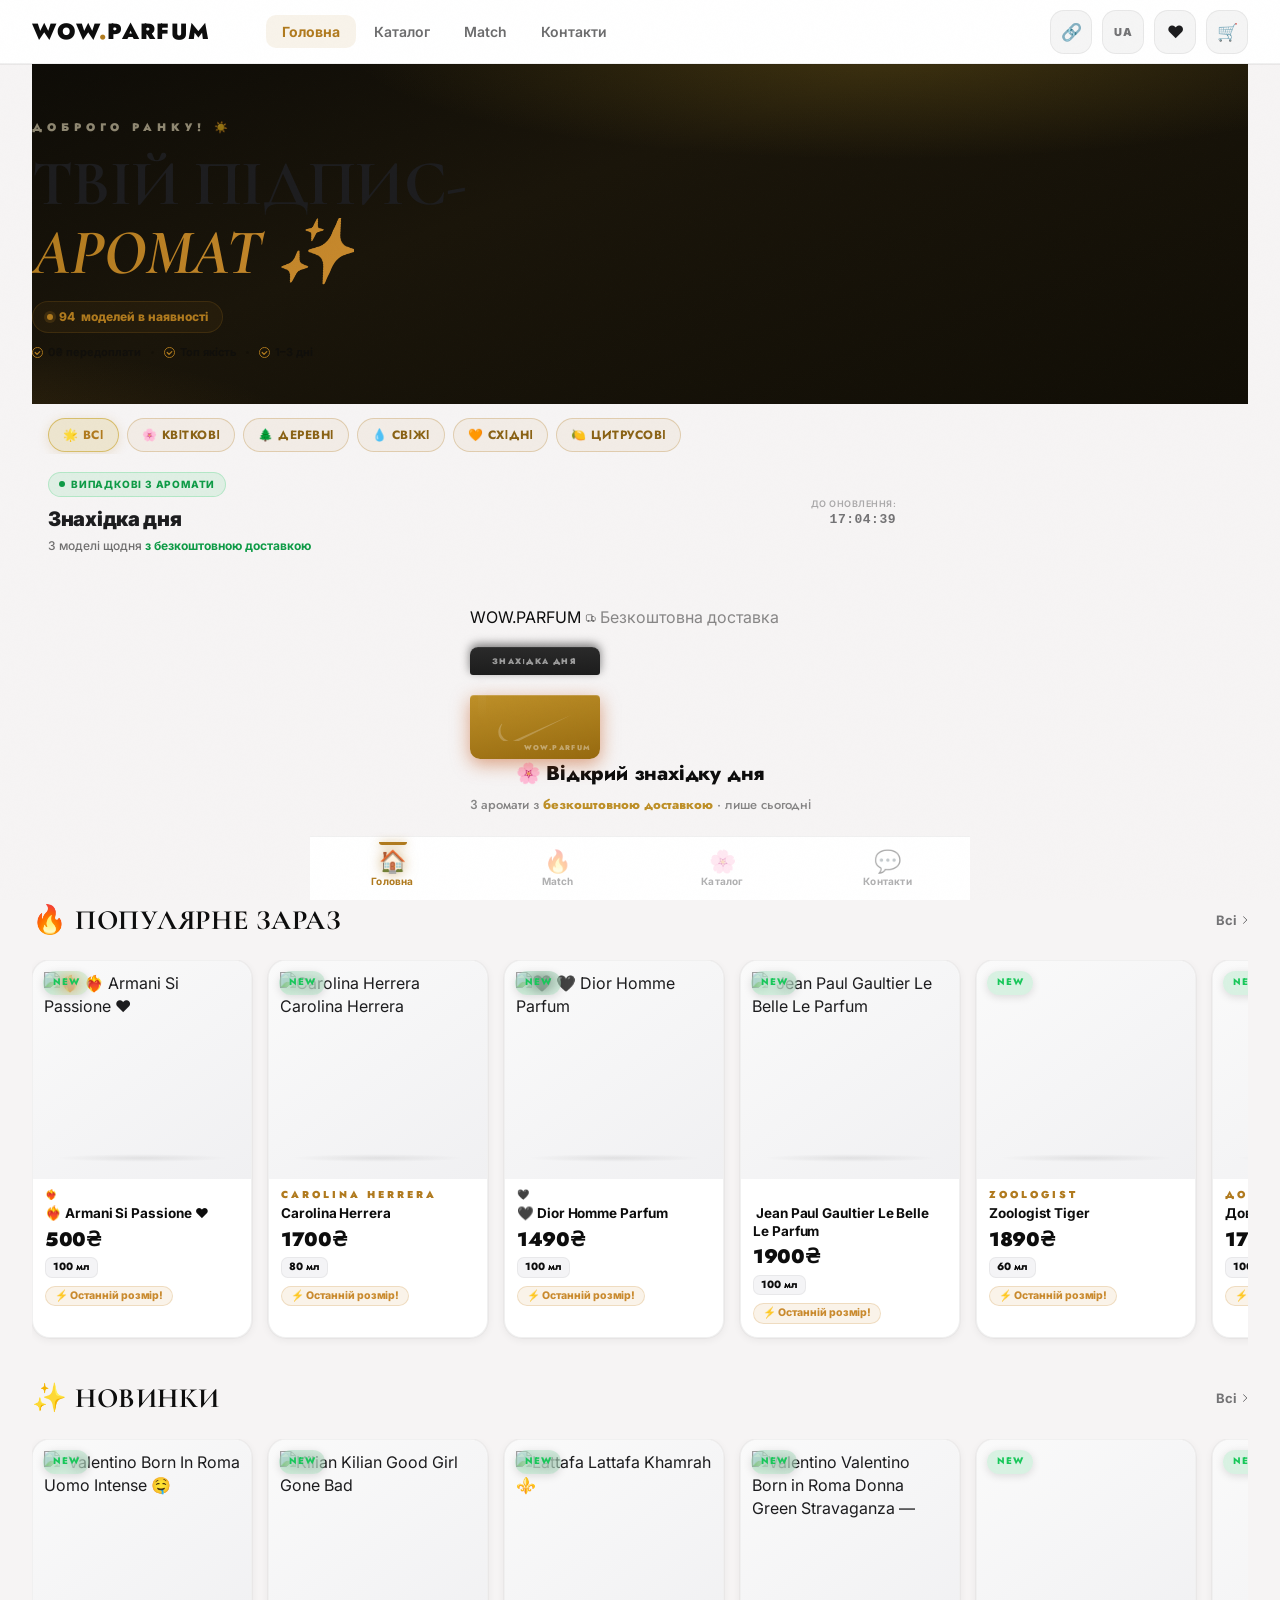
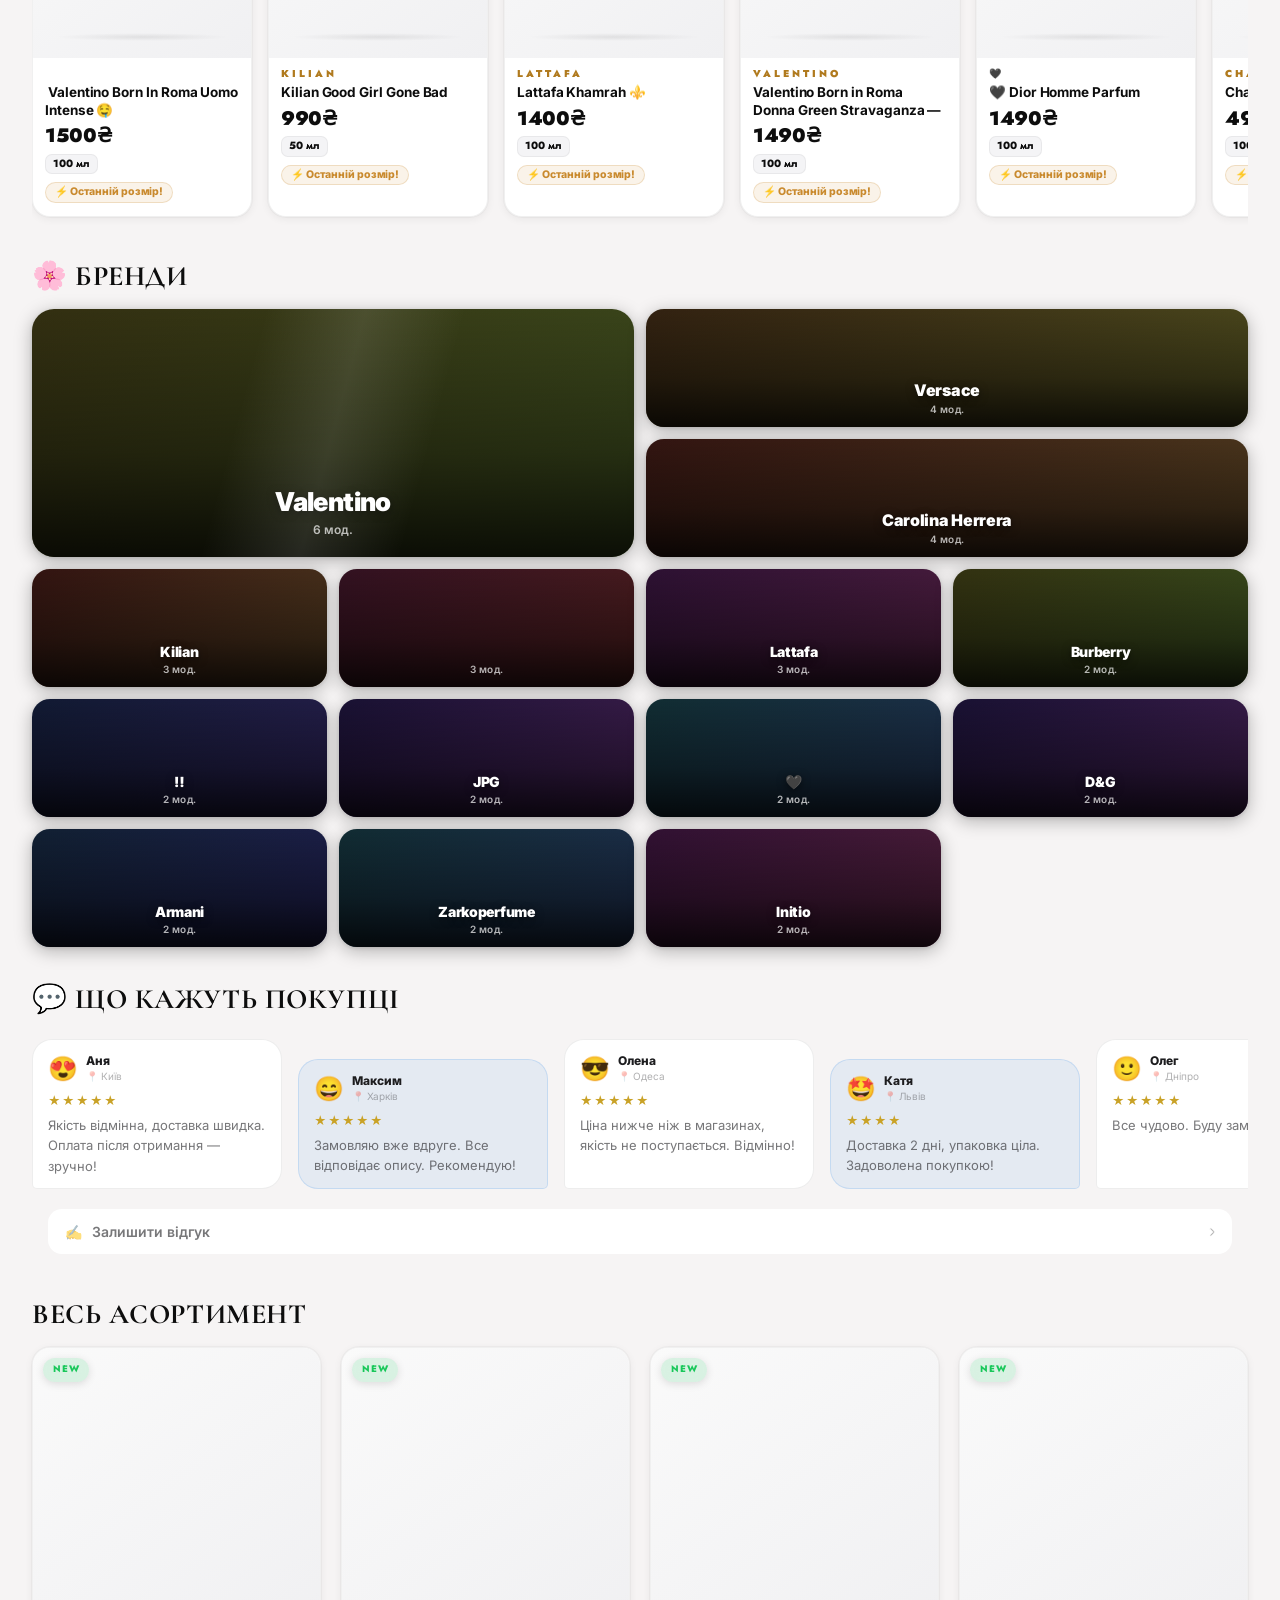
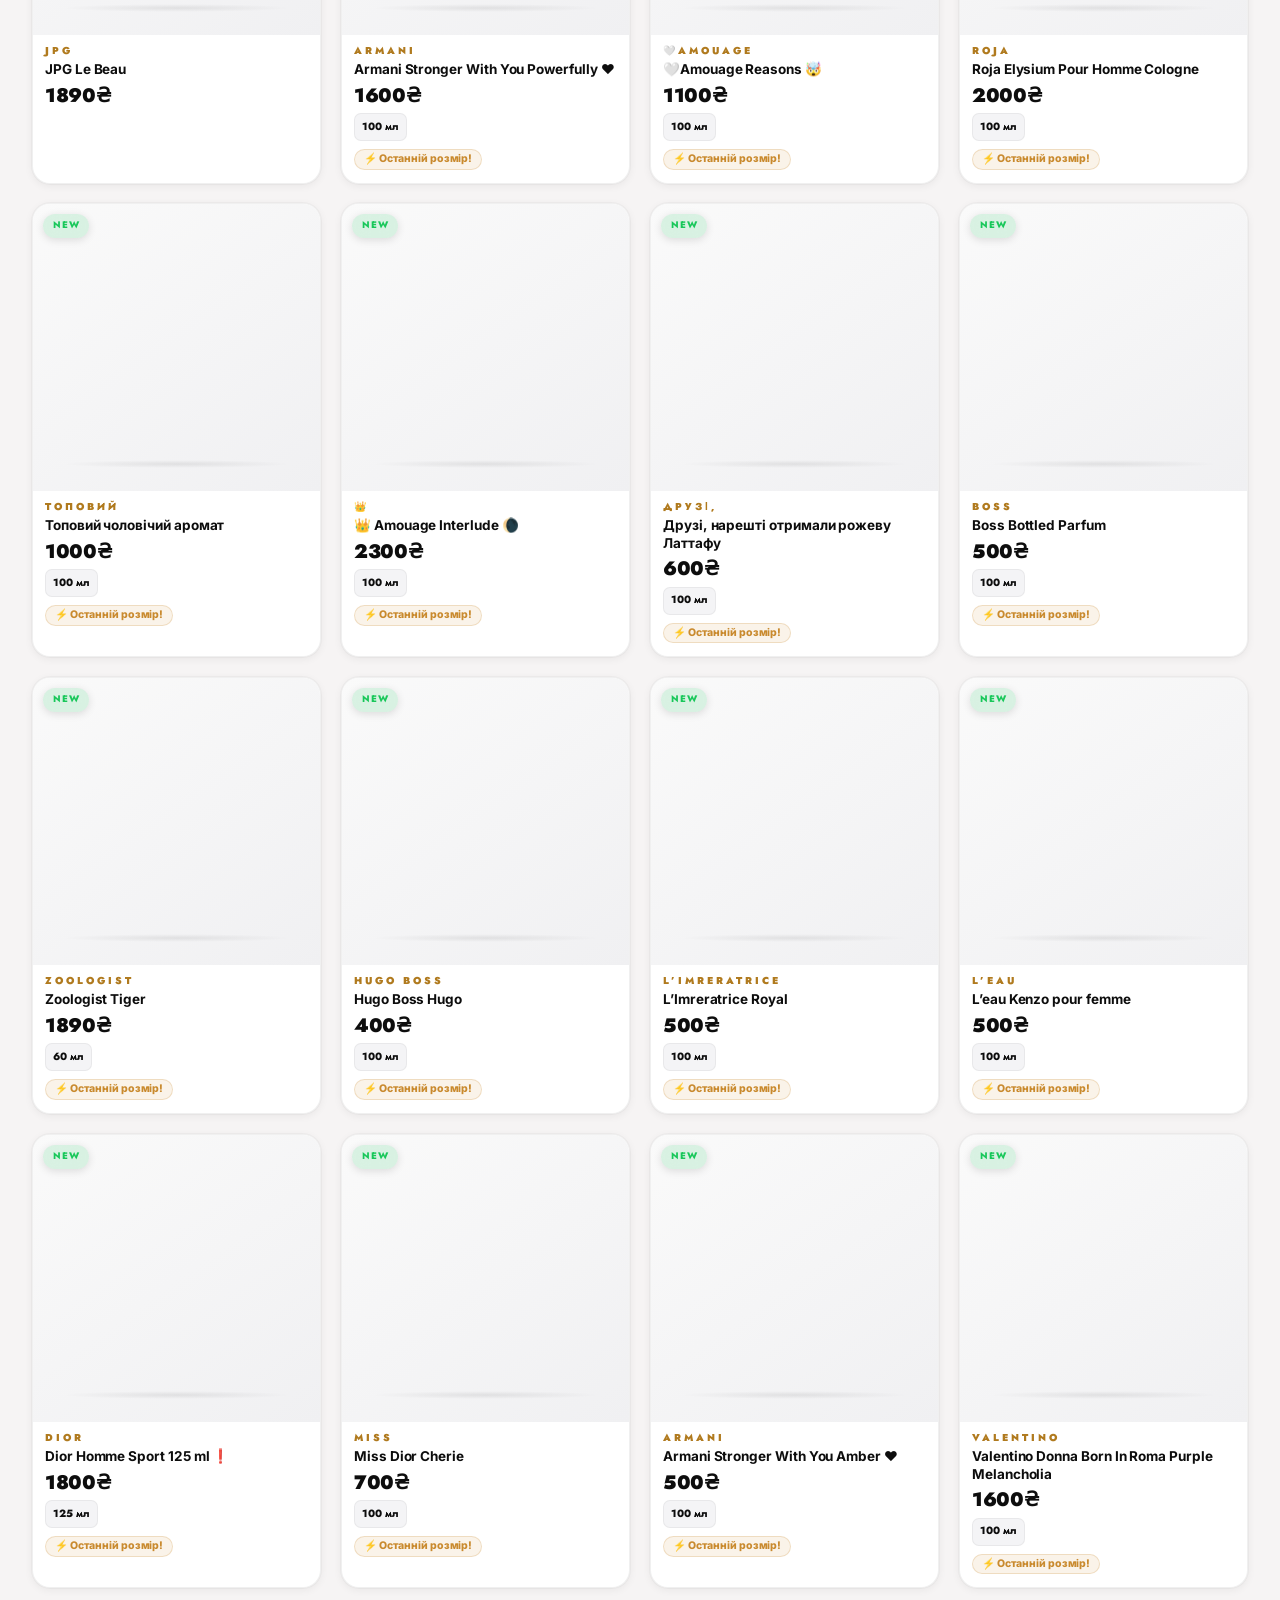
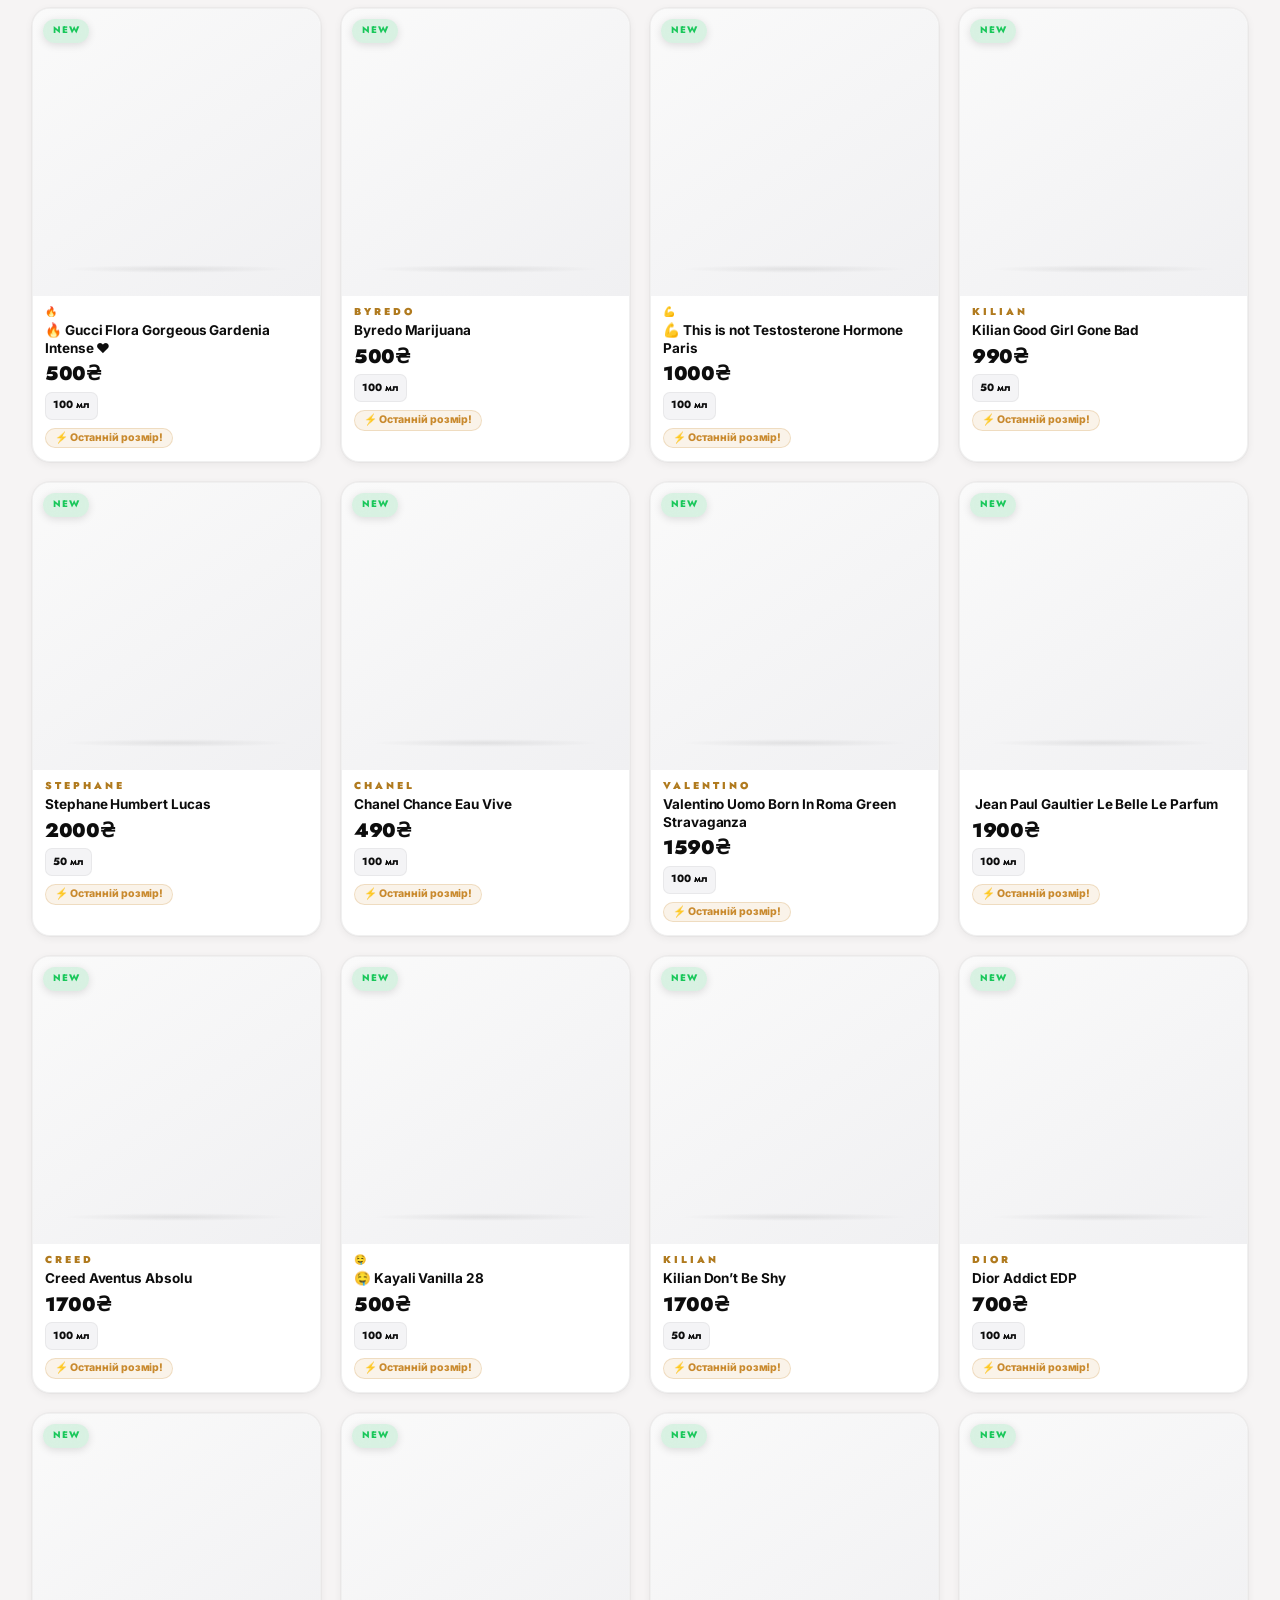
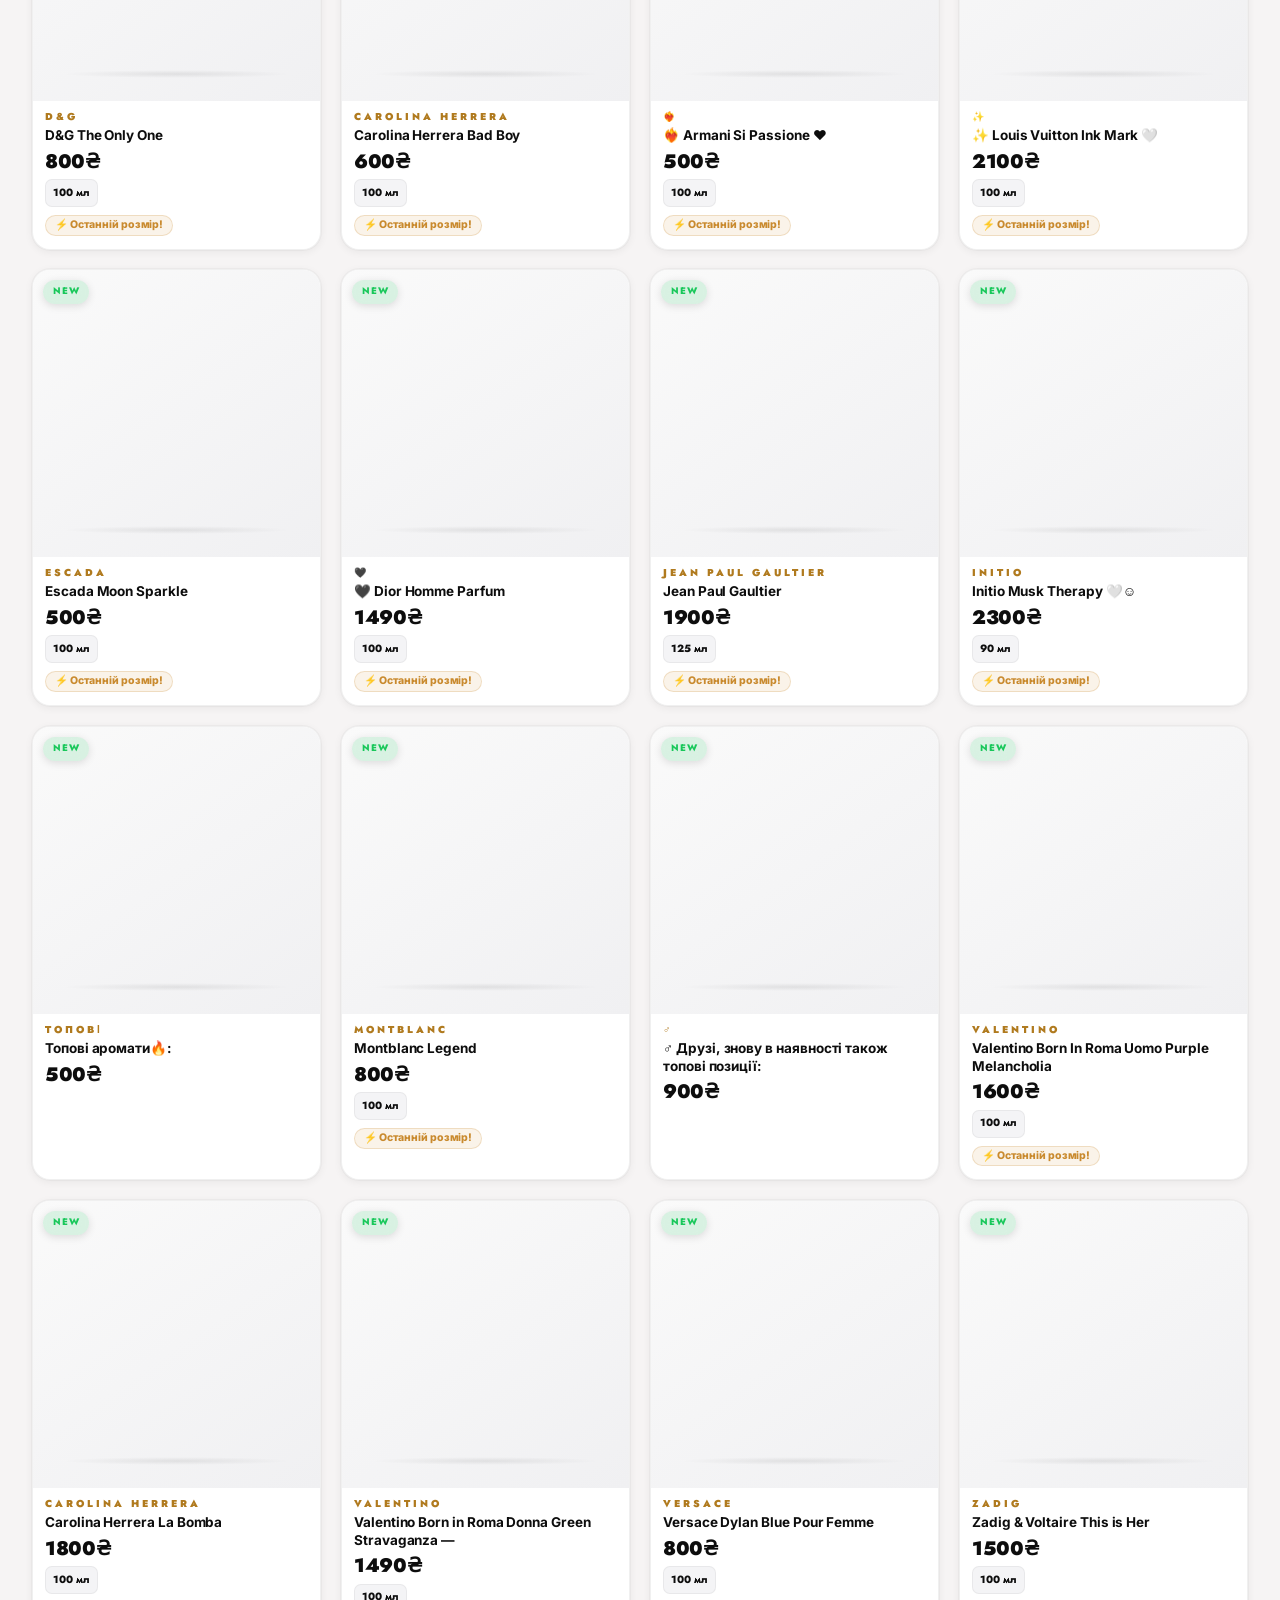
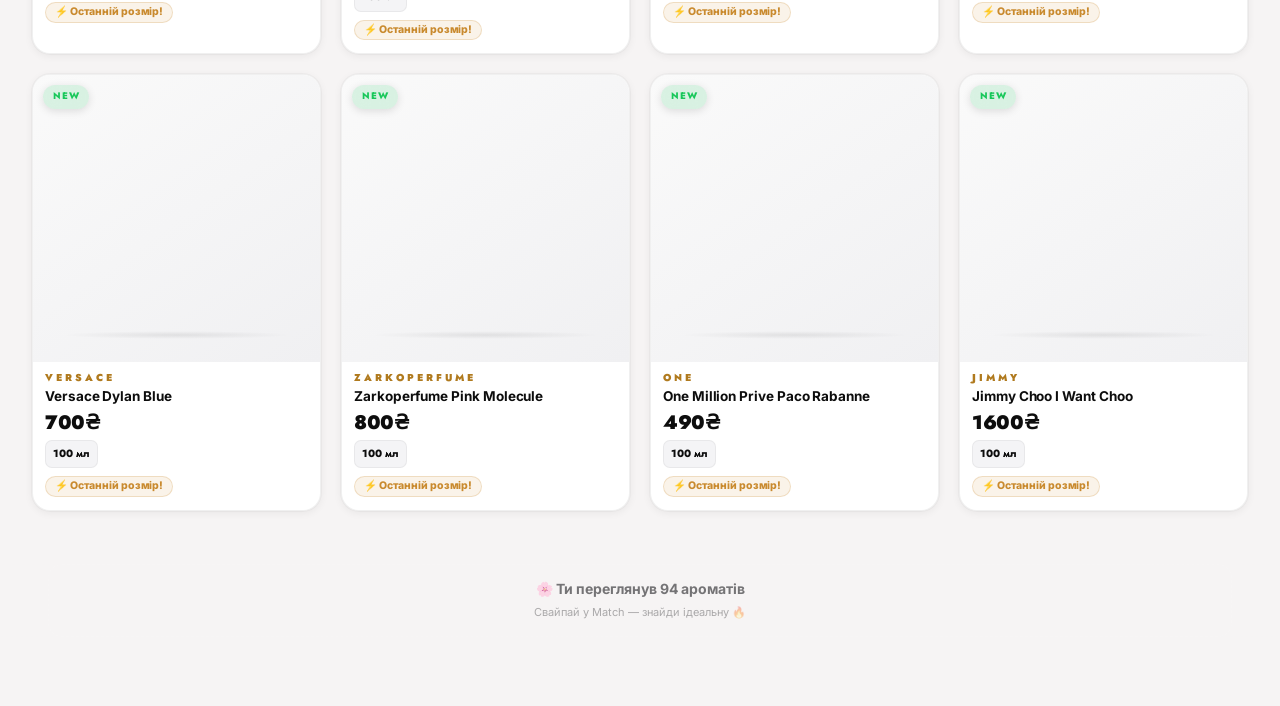
==== commit ebdb43ec: "fix: unique design — perfume bottle SVG, volume filter, brand emoji, manifest" ====
--- a/index.html
+++ b/index.html
@@ -123,19 +123,13 @@
     </div>
   </div>
   <div class="dsf-section" style="margin-top:14px">
-    <div class="dsf-title">Розмір</div>
+    <div class="dsf-title">Об'єм</div>
     <div class="dsf-chips" style="flex-wrap:wrap">
-      <button class="dsf-chip" onclick="dsfSize(35)">35</button>
-      <button class="dsf-chip" onclick="dsfSize(36)">36</button>
-      <button class="dsf-chip" onclick="dsfSize(37)">37</button>
-      <button class="dsf-chip" onclick="dsfSize(38)">38</button>
-      <button class="dsf-chip" onclick="dsfSize(39)">39</button>
-      <button class="dsf-chip" onclick="dsfSize(40)">40</button>
-      <button class="dsf-chip" onclick="dsfSize(41)">41</button>
-      <button class="dsf-chip" onclick="dsfSize(42)">42</button>
-      <button class="dsf-chip" onclick="dsfSize(43)">43</button>
-      <button class="dsf-chip" onclick="dsfSize(44)">44</button>
-      <button class="dsf-chip" onclick="dsfSize(45)">45</button>
+      <button class="dsf-chip" onclick="dsfSize('30мл')">30 мл</button>
+      <button class="dsf-chip" onclick="dsfSize('50мл')">50 мл</button>
+      <button class="dsf-chip" onclick="dsfSize('100мл')">100 мл</button>
+      <button class="dsf-chip" onclick="dsfSize('150мл')">150 мл</button>
+      <button class="dsf-chip" onclick="dsfSize('200мл')">200 мл</button>
     </div>
   </div>
   <div style="margin-top:16px;padding:0 2px" id="price-filter-wrap-dsf"></div>
@@ -228,7 +222,7 @@
     <div class="h-scroll" id="new-row" role="list" aria-label="Новинки"></div>
 
     <div class="section">
-      <div class="sec-head"><h2 class="sec-title">👟 Бренди</h2></div>
+      <div class="sec-head"><h2 class="sec-title">✨ Бренди</h2></div>
       <div class="brands-grid" id="home-brands-grid" role="list" aria-label="Бренди"></div>
     </div>
 
@@ -372,176 +366,102 @@
       <div class="contacts-banner-art" id="contacts-hero-fallback" aria-hidden="true">
         <svg viewBox="0 0 480 280" xmlns="http://www.w3.org/2000/svg" preserveAspectRatio="xMidYMid meet">
           <defs>
-            <linearGradient id="hero-shoe-body" x1="0%" y1="0%" x2="100%" y2="100%">
-              <stop offset="0%" stop-color="#2a2a2c"/>
-              <stop offset="50%" stop-color="#161618"/>
-              <stop offset="100%" stop-color="#000"/>
+            <linearGradient id="pfm-body" x1="0%" y1="0%" x2="100%" y2="100%">
+              <stop offset="0%" stop-color="#2a220a"/>
+              <stop offset="50%" stop-color="#1a1408"/>
+              <stop offset="100%" stop-color="#0e0c06"/>
             </linearGradient>
-            <linearGradient id="hero-sole" x1="0%" y1="0%" x2="0%" y2="100%">
-              <stop offset="0%" stop-color="#fafafa"/>
-              <stop offset="50%" stop-color="#ededed"/>
-              <stop offset="100%" stop-color="#d4d4d4"/>
+            <linearGradient id="pfm-glass" x1="0%" y1="0%" x2="100%" y2="100%">
+              <stop offset="0%" stop-color="rgba(176,122,30,0.20)"/>
+              <stop offset="50%" stop-color="rgba(176,122,30,0.08)"/>
+              <stop offset="100%" stop-color="rgba(176,122,30,0.04)"/>
             </linearGradient>
-            <linearGradient id="hero-midsole" x1="0%" y1="0%" x2="0%" y2="100%">
-              <stop offset="0%" stop-color="#f0f0f0"/>
-              <stop offset="100%" stop-color="#c2c2c2"/>
+            <linearGradient id="pfm-cap" x1="0%" y1="0%" x2="0%" y2="100%">
+              <stop offset="0%" stop-color="#d4921e"/>
+              <stop offset="50%" stop-color="#b07a1e"/>
+              <stop offset="100%" stop-color="#8a5c12"/>
             </linearGradient>
-            <linearGradient id="hero-accent" x1="0%" y1="0%" x2="100%" y2="0%">
-              <stop offset="0%" stop-color="#b07a1e"/>
-              <stop offset="100%" stop-color="#c98a2e"/>
-            </linearGradient>
-            <linearGradient id="hero-shine" x1="0%" y1="0%" x2="0%" y2="100%">
-              <stop offset="0%" stop-color="rgba(255,255,255,0.16)"/>
+            <linearGradient id="pfm-shine" x1="0%" y1="0%" x2="100%" y2="100%">
+              <stop offset="0%" stop-color="rgba(255,255,255,0.22)"/>
               <stop offset="100%" stop-color="rgba(255,255,255,0)"/>
             </linearGradient>
-            <radialGradient id="hero-floor" cx="50%" cy="50%" r="50%">
-              <stop offset="0%" stop-color="rgba(0,0,0,0.28)"/>
-              <stop offset="60%" stop-color="rgba(0,0,0,0.10)"/>
+            <radialGradient id="pfm-glow" cx="50%" cy="40%" r="55%">
+              <stop offset="0%" stop-color="rgba(176,122,30,0.28)"/>
+              <stop offset="100%" stop-color="rgba(0,0,0,0)"/>
+            </radialGradient>
+            <radialGradient id="pfm-floor" cx="50%" cy="50%" r="50%">
+              <stop offset="0%" stop-color="rgba(176,122,30,0.22)"/>
               <stop offset="100%" stop-color="rgba(0,0,0,0)"/>
             </radialGradient>
           </defs>
 
-          <!-- Ambient orbs (light) -->
-          <circle class="hero-orb hero-orb-1" cx="60" cy="60" r="48" fill="#b07a1e" opacity="0.10"/>
-          <circle class="hero-orb hero-orb-2" cx="420" cy="200" r="60" fill="#c98a2e" opacity="0.10"/>
-          <circle class="hero-orb hero-orb-3" cx="380" cy="50" r="28" fill="#b07a1e" opacity="0.06"/>
-
-          <!-- Decorative dotted grid -->
-          <g fill="rgba(0,0,0,0.06)">
-            <circle cx="30"  cy="200" r="1.5"/>
-            <circle cx="45"  cy="210" r="1.5"/>
-            <circle cx="60"  cy="220" r="1.5"/>
-            <circle cx="440" cy="80"  r="1.5"/>
-            <circle cx="455" cy="90"  r="1.5"/>
-            <circle cx="425" cy="70"  r="1.5"/>
+          <!-- Ambient glow behind bottle -->
+          <ellipse cx="240" cy="155" rx="100" ry="115" fill="url(#pfm-glow)"/>
+          <circle class="hero-orb hero-orb-1" cx="80" cy="70" r="55" fill="#b07a1e" opacity="0.08"/>
+          <circle class="hero-orb hero-orb-2" cx="400" cy="210" r="50" fill="#c98a2e" opacity="0.07"/>
+
+          <!-- Dotted grid -->
+          <g fill="rgba(176,122,30,0.15)">
+            <circle cx="30" cy="200" r="1.5"/><circle cx="45" cy="212" r="1.5"/>
+            <circle cx="60" cy="224" r="1.5"/><circle cx="440" cy="80" r="1.5"/>
+            <circle cx="455" cy="92" r="1.5"/><circle cx="425" cy="68" r="1.5"/>
           </g>
 
-          <!-- Floor shadow under shoe -->
-          <ellipse cx="240" cy="232" rx="170" ry="12" fill="url(#hero-floor)"/>
-
-          <!-- ── SNEAKER (low-top side profile, Air-Max inspired) ── -->
-          <g class="hero-shoe" filter="drop-shadow(0 18px 30px rgba(0,0,0,0.32))">
-
-            <!-- Midsole (gray foam) -->
-            <path d="M55,200
-                     Q55,222 80,222
-                     L405,222
-                     Q428,222 432,210
-                     L432,196
-                     Q422,192 408,192
-                     L75,192
-                     Q60,192 55,200 Z"
-                  fill="url(#hero-midsole)"/>
-
-            <!-- Outsole (white rubber) -->
-            <path d="M55,210
-                     Q55,228 82,228
-                     L408,228
-                     Q428,228 430,218
-                     L432,212
-                     Q400,210 360,210
-                     L100,210
-                     Q70,210 55,210 Z"
-                  fill="url(#hero-sole)"/>
-
-            <!-- Sole tread lines -->
-            <g stroke="#b0b0b0" stroke-width="0.7" opacity="0.55">
-              <line x1="85"  y1="222" x2="85"  y2="226"/>
-              <line x1="115" y1="222" x2="115" y2="226"/>
-              <line x1="145" y1="222" x2="145" y2="226"/>
-              <line x1="175" y1="222" x2="175" y2="226"/>
-              <line x1="205" y1="222" x2="205" y2="226"/>
-              <line x1="235" y1="222" x2="235" y2="226"/>
-              <line x1="265" y1="222" x2="265" y2="226"/>
-              <line x1="295" y1="222" x2="295" y2="226"/>
-              <line x1="325" y1="222" x2="325" y2="226"/>
-              <line x1="355" y1="222" x2="355" y2="226"/>
-              <line x1="385" y1="222" x2="385" y2="226"/>
-            </g>
-
-            <!-- Upper body (toe to heel, smoother profile) -->
-            <path d="M58,196
-                     Q50,170 65,148
-                     Q88,118 130,108
-                     L195,98
-                     Q250,94 300,108
-                     Q340,118 365,140
-                     Q400,170 410,192
-                     L75,192 Z"
-                  fill="url(#hero-shoe-body)"/>
-
-            <!-- Toe cap accent (smooth highlight on toe) -->
-            <path d="M385,150 Q405,170 412,185 L380,185 Q375,165 385,150 Z"
-                  fill="rgba(255,255,255,0.06)"/>
-
-            <!-- Heel counter -->
-            <path d="M58,196 Q50,170 65,148 L75,140 L88,148 L88,192 L75,192 Q60,192 58,196 Z"
-                  fill="#0a0a0c"/>
-            <!-- Heel pull tab -->
-            <rect x="60" y="130" width="20" height="14" rx="4" fill="#1a1a1a"/>
-            <rect x="64" y="134" width="12" height="6" rx="2" fill="url(#hero-accent)"/>
-
-            <!-- Mid-foot panel highlight -->
-            <path d="M120,118 Q170,102 240,98 Q290,96 330,108 L320,140 Q260,128 200,130 Q150,134 130,142 Z"
-                  fill="url(#hero-shine)"/>
-
-            <!-- Lacing panel (tongue area) -->
-            <path d="M170,110 L170,180 L260,180 L260,110 L235,100 L195,100 Z"
-                  fill="rgba(0,0,0,0.25)"/>
-
-            <!-- Tongue label -->
-            <rect x="200" y="116" width="30" height="14" rx="3" fill="#1a1a1a" stroke="#b07a1e" stroke-width="0.8"/>
-            <text x="215" y="126" font-family="Sora,sans-serif" font-weight="900" font-size="8" fill="#b07a1e" text-anchor="middle">WOW</text>
-
-            <!-- Laces -->
-            <g stroke="#fafafa" stroke-width="2.8" stroke-linecap="round" fill="none">
-              <path d="M178,138 Q215,144 252,138"/>
-              <path d="M178,154 Q215,160 252,154"/>
-              <path d="M178,170 Q215,176 252,170"/>
-            </g>
-            <!-- Eyelets -->
-            <g fill="#0a0a0a">
-              <circle cx="178" cy="138" r="2.6"/><circle cx="252" cy="138" r="2.6"/>
-              <circle cx="178" cy="154" r="2.6"/><circle cx="252" cy="154" r="2.6"/>
-              <circle cx="178" cy="170" r="2.6"/><circle cx="252" cy="170" r="2.6"/>
-            </g>
-
-            <!-- Side accent stripe (the brand swoosh — modern arc) -->
-            <path d="M100,182
-                     Q170,170 250,158
-                     Q320,148 380,128
-                     L390,142
-                     Q330,168 250,182
-                     Q170,194 105,196 Z"
-                  fill="url(#hero-accent)" opacity="0.96"/>
-
-            <!-- Heel logo "Z" -->
-            <text x="80" y="178" font-family="Sora,sans-serif" font-weight="900" font-size="14" fill="#fff" opacity="0.92">Z</text>
-
-            <!-- Air bubble window (visible foam) -->
-            <ellipse cx="120" cy="208" rx="22" ry="6" fill="rgba(255,255,255,0.7)"/>
-            <ellipse cx="120" cy="208" rx="20" ry="4" fill="rgba(255,255,255,0.96)"/>
-            <ellipse cx="380" cy="208" rx="22" ry="6" fill="rgba(255,255,255,0.7)"/>
-            <ellipse cx="380" cy="208" rx="20" ry="4" fill="rgba(255,255,255,0.96)"/>
+          <!-- Floor shadow -->
+          <ellipse cx="240" cy="252" rx="85" ry="7" fill="url(#pfm-floor)" opacity="0.7"/>
+
+          <!-- ── PERFUME BOTTLE ── -->
+          <g filter="drop-shadow(0 20px 40px rgba(176,122,30,0.28))">
+            <!-- Atomizer stem -->
+            <rect x="228" y="58" width="24" height="14" rx="4" fill="url(#pfm-cap)"/>
+            <!-- Collar ring -->
+            <rect x="220" y="70" width="40" height="8" rx="2" fill="url(#pfm-cap)"/>
+            <!-- Cap (square top) -->
+            <rect x="210" y="22" width="60" height="38" rx="6" fill="url(#pfm-cap)"/>
+            <!-- Cap shine -->
+            <path d="M213,25 L216,25 L216,57 L213,57 Z" fill="rgba(255,255,255,0.24)"/>
+            <path d="M216,24 L264,24 Q268,24 268,28 L268,30 L216,30 Z" fill="rgba(255,255,255,0.16)"/>
+            <text x="240" y="48" font-family="Cormorant Garamond,serif" font-weight="700" font-size="11" fill="rgba(255,255,255,0.88)" text-anchor="middle" letter-spacing="1">WOW</text>
+
+            <!-- Bottle body -->
+            <rect x="168" y="78" width="144" height="170" rx="8" fill="url(#pfm-body)"/>
+            <!-- Glass tint -->
+            <rect x="175" y="85" width="130" height="156" rx="6" fill="url(#pfm-glass)"/>
+            <!-- Left shine strip -->
+            <rect x="176" y="86" width="16" height="154" rx="3" fill="url(#pfm-shine)" opacity="0.65"/>
+            <!-- Top shine -->
+            <rect x="176" y="86" width="128" height="12" rx="4" fill="rgba(255,255,255,0.07)"/>
+
+            <!-- Label area -->
+            <rect x="190" y="118" width="100" height="96" rx="4" fill="rgba(176,122,30,0.10)" stroke="#b07a1e" stroke-width="0.8"/>
+            <!-- Brand on label -->
+            <text x="240" y="150" font-family="Cormorant Garamond,serif" font-weight="700" font-size="24" fill="#b07a1e" text-anchor="middle" letter-spacing="2" font-style="italic">WOW</text>
+            <line x1="202" y1="158" x2="278" y2="158" stroke="#b07a1e" stroke-width="0.6" opacity="0.6"/>
+            <text x="240" y="172" font-family="Cormorant Garamond,serif" font-weight="400" font-size="9" fill="rgba(176,122,30,0.75)" text-anchor="middle" letter-spacing="3">PARFUM</text>
+            <text x="240" y="186" font-family="sans-serif" font-weight="700" font-size="7" fill="rgba(176,122,30,0.45)" text-anchor="middle" letter-spacing="2.5">DE UKRAINE</text>
+            <text x="240" y="200" font-family="Cormorant Garamond,serif" font-size="8" fill="rgba(176,122,30,0.55)" text-anchor="middle" letter-spacing="1.5" font-style="italic">Eau de Parfum</text>
+
+            <!-- Bottom edge -->
+            <rect x="168" y="237" width="144" height="11" rx="0" fill="rgba(176,122,30,0.12)"/>
           </g>
 
-          <!-- Speed lines (left side, motion feel) -->
-          <g stroke="#b07a1e" stroke-width="2.2" stroke-linecap="round" opacity="0.22">
-            <line class="hero-speed hero-speed-1" x1="15" y1="100" x2="55"  y2="100"/>
-            <line class="hero-speed hero-speed-2" x1="6"  y1="118" x2="42"  y2="118"/>
-            <line class="hero-speed hero-speed-3" x1="20" y1="136" x2="50"  y2="136"/>
+          <!-- Speed lines -->
+          <g stroke="#b07a1e" stroke-width="1.8" stroke-linecap="round" opacity="0.18">
+            <line class="hero-speed hero-speed-1" x1="15" y1="100" x2="50" y2="100"/>
+            <line class="hero-speed hero-speed-2" x1="8"  y1="116" x2="38" y2="116"/>
+            <line class="hero-speed hero-speed-3" x1="20" y1="132" x2="46" y2="132"/>
           </g>
 
-          <!-- Year + premium mark (top-right) -->
+          <!-- Year mark -->
           <g>
-            <text x="455" y="30" font-family="Sora,sans-serif" font-weight="900" font-size="13" fill="#b07a1e" text-anchor="end" letter-spacing="3">2026</text>
-            <line x1="380" y1="36" x2="455" y2="36" stroke="rgba(0,0,0,0.12)" stroke-width="1"/>
-            <text x="455" y="50" font-family="Inter,sans-serif" font-weight="700" font-size="9" fill="rgba(0,0,0,0.45)" text-anchor="end" letter-spacing="3.5">EDITION</text>
+            <text x="455" y="30" font-family="Cormorant Garamond,serif" font-weight="900" font-size="13" fill="#b07a1e" text-anchor="end" letter-spacing="3">2026</text>
+            <line x1="380" y1="36" x2="455" y2="36" stroke="rgba(176,122,30,0.22)" stroke-width="1"/>
+            <text x="455" y="50" font-family="sans-serif" font-weight="700" font-size="9" fill="rgba(176,122,30,0.50)" text-anchor="end" letter-spacing="3.5">EDITION</text>
           </g>
 
-          <!-- Bottom-left ribbon -->
+          <!-- Bottom ribbon -->
           <g opacity="0.5">
-            <text x="22" y="262" font-family="Inter,sans-serif" font-weight="700" font-size="8" fill="rgba(0,0,0,0.6)" letter-spacing="2">UA · NEW POSHTA · COD</text>
+            <text x="22" y="268" font-family="sans-serif" font-weight="700" font-size="8" fill="rgba(176,122,30,0.40)" letter-spacing="2">UA · NEW POSHTA · COD</text>
           </g>
         </svg>
       </div>
@@ -942,7 +862,7 @@
      ════════════════════════════════════════════════ -->
 <div id="pwa-android" role="complementary" aria-label="Встановити додаток">
   <button class="pwa-close" onclick="dismissPwa('android')" aria-label="Закрити">✕</button>
-  <div class="pwa-ico" aria-hidden="true">👟</div>
+  <div class="pwa-ico" aria-hidden="true">🌸</div>
   <div class="pwa-text">
     <div class="pwa-title">WOW.PARFUM</div>
     <div class="pwa-sub">Додай на головний екран</div>
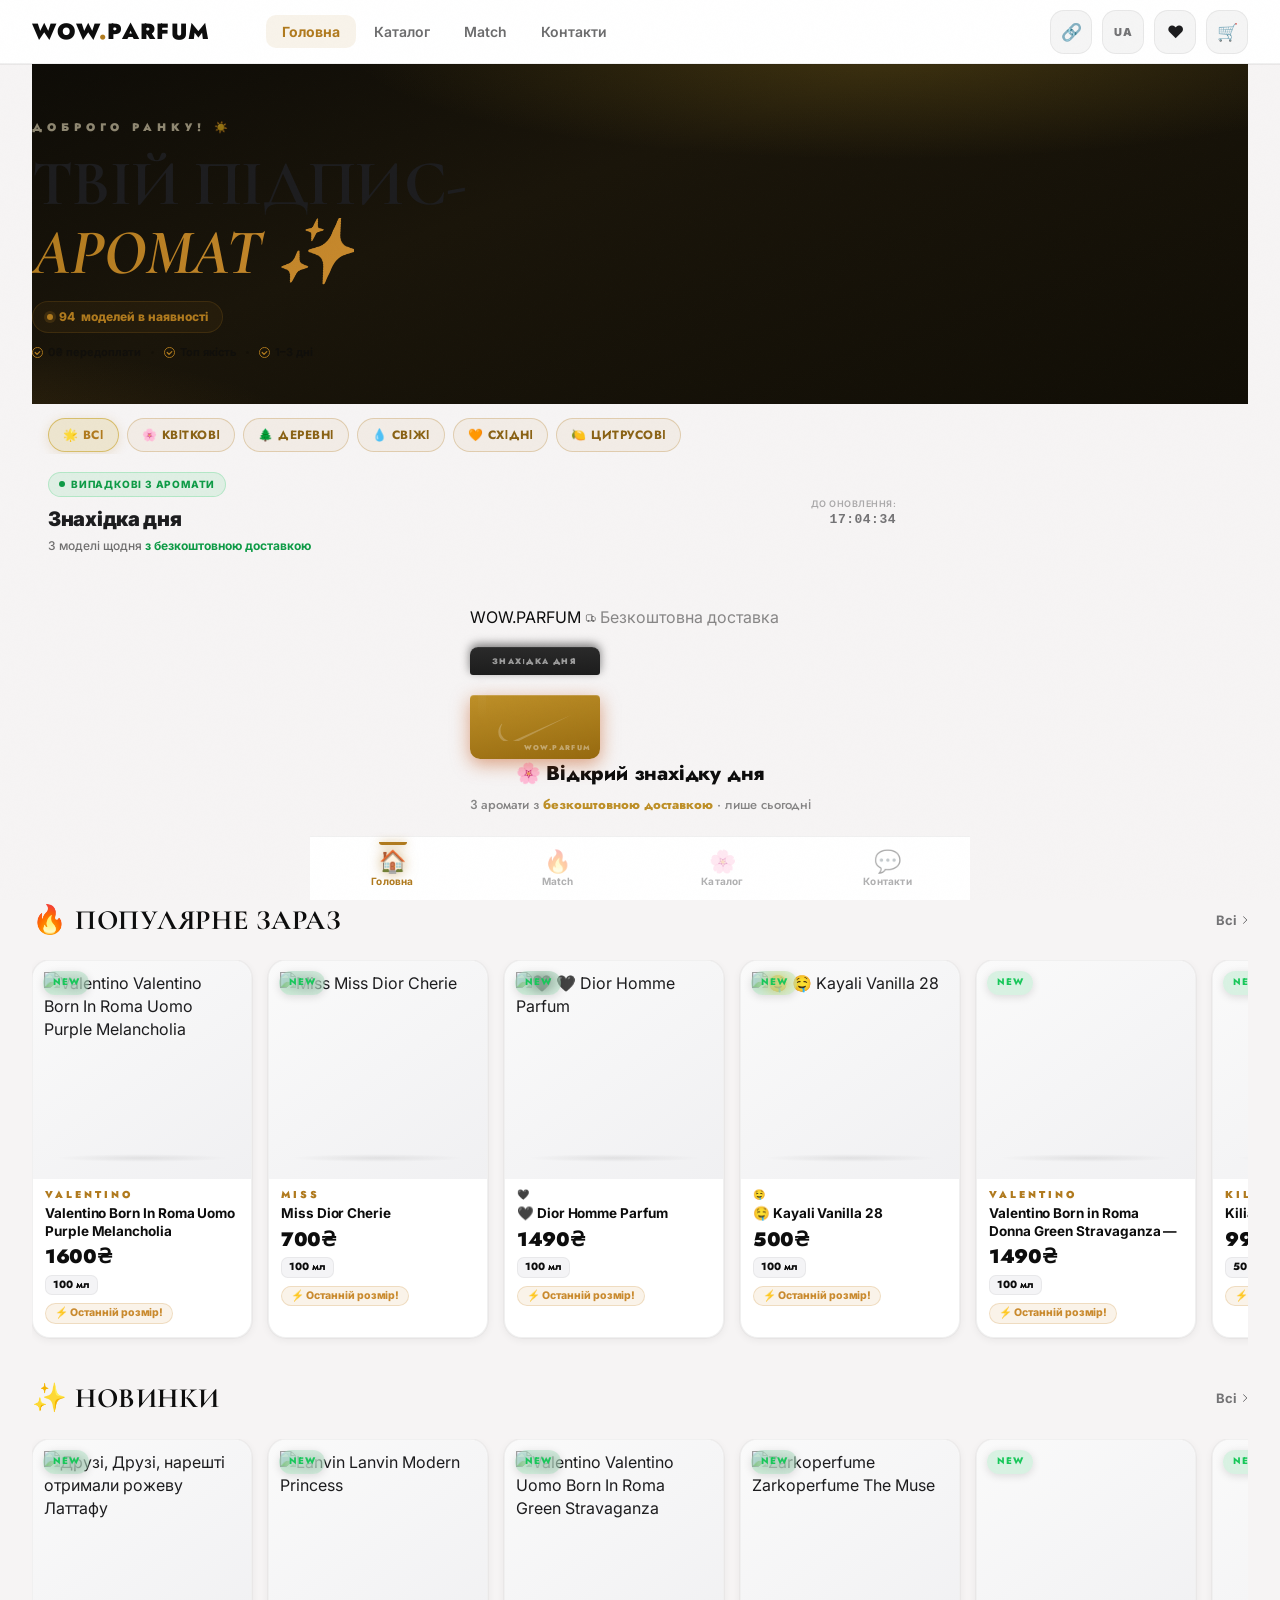
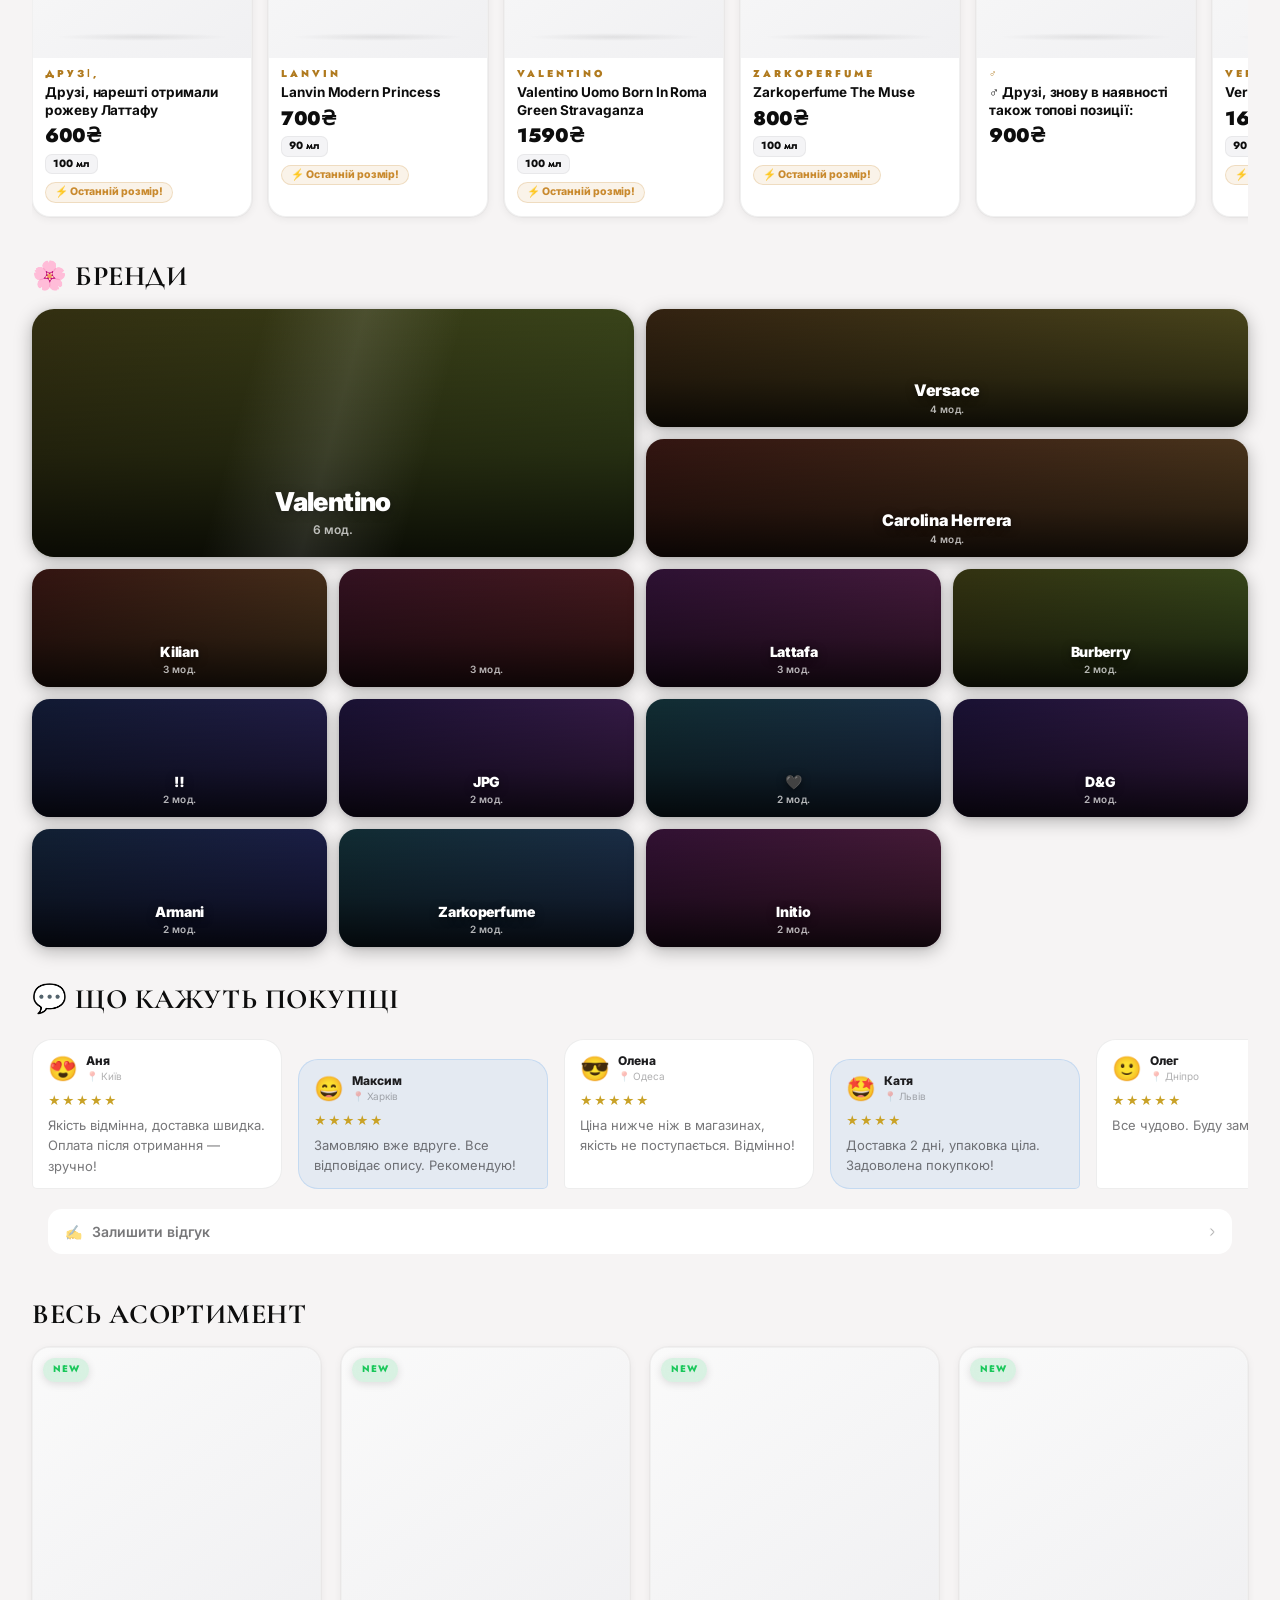
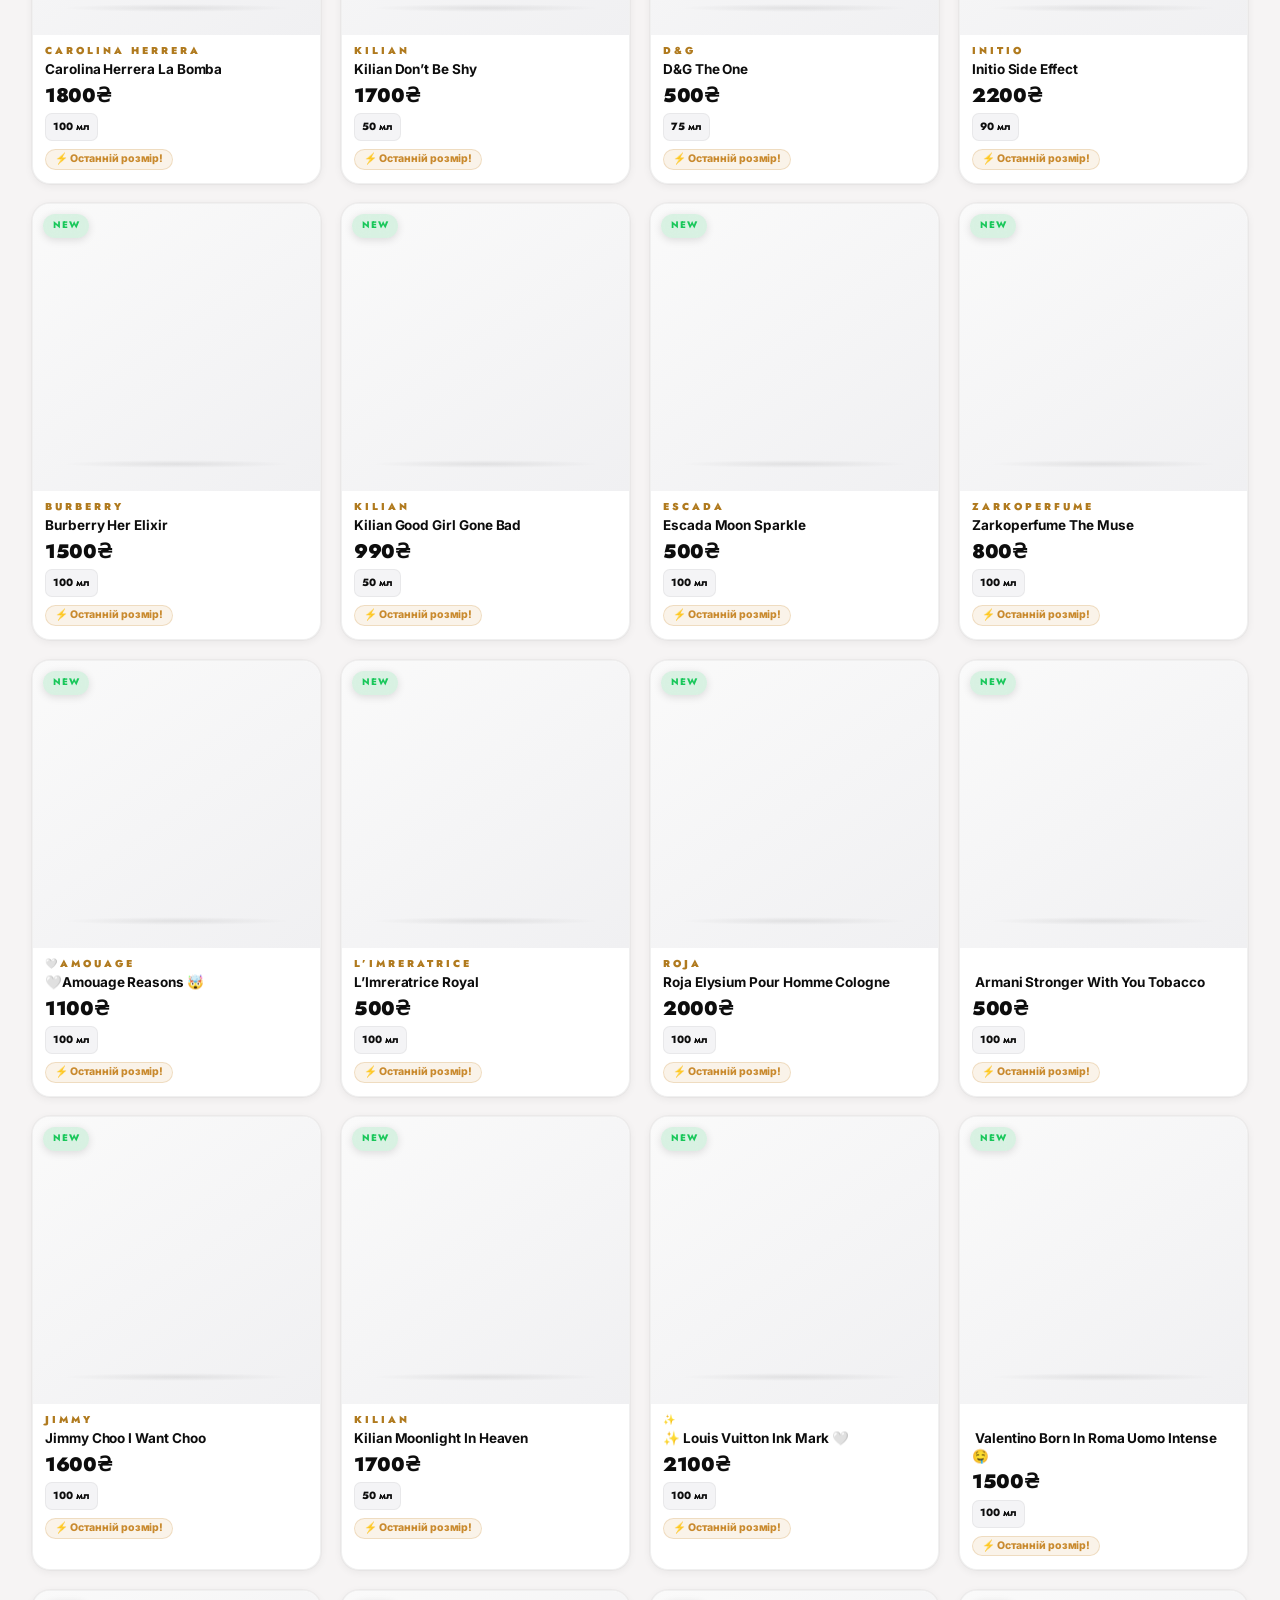
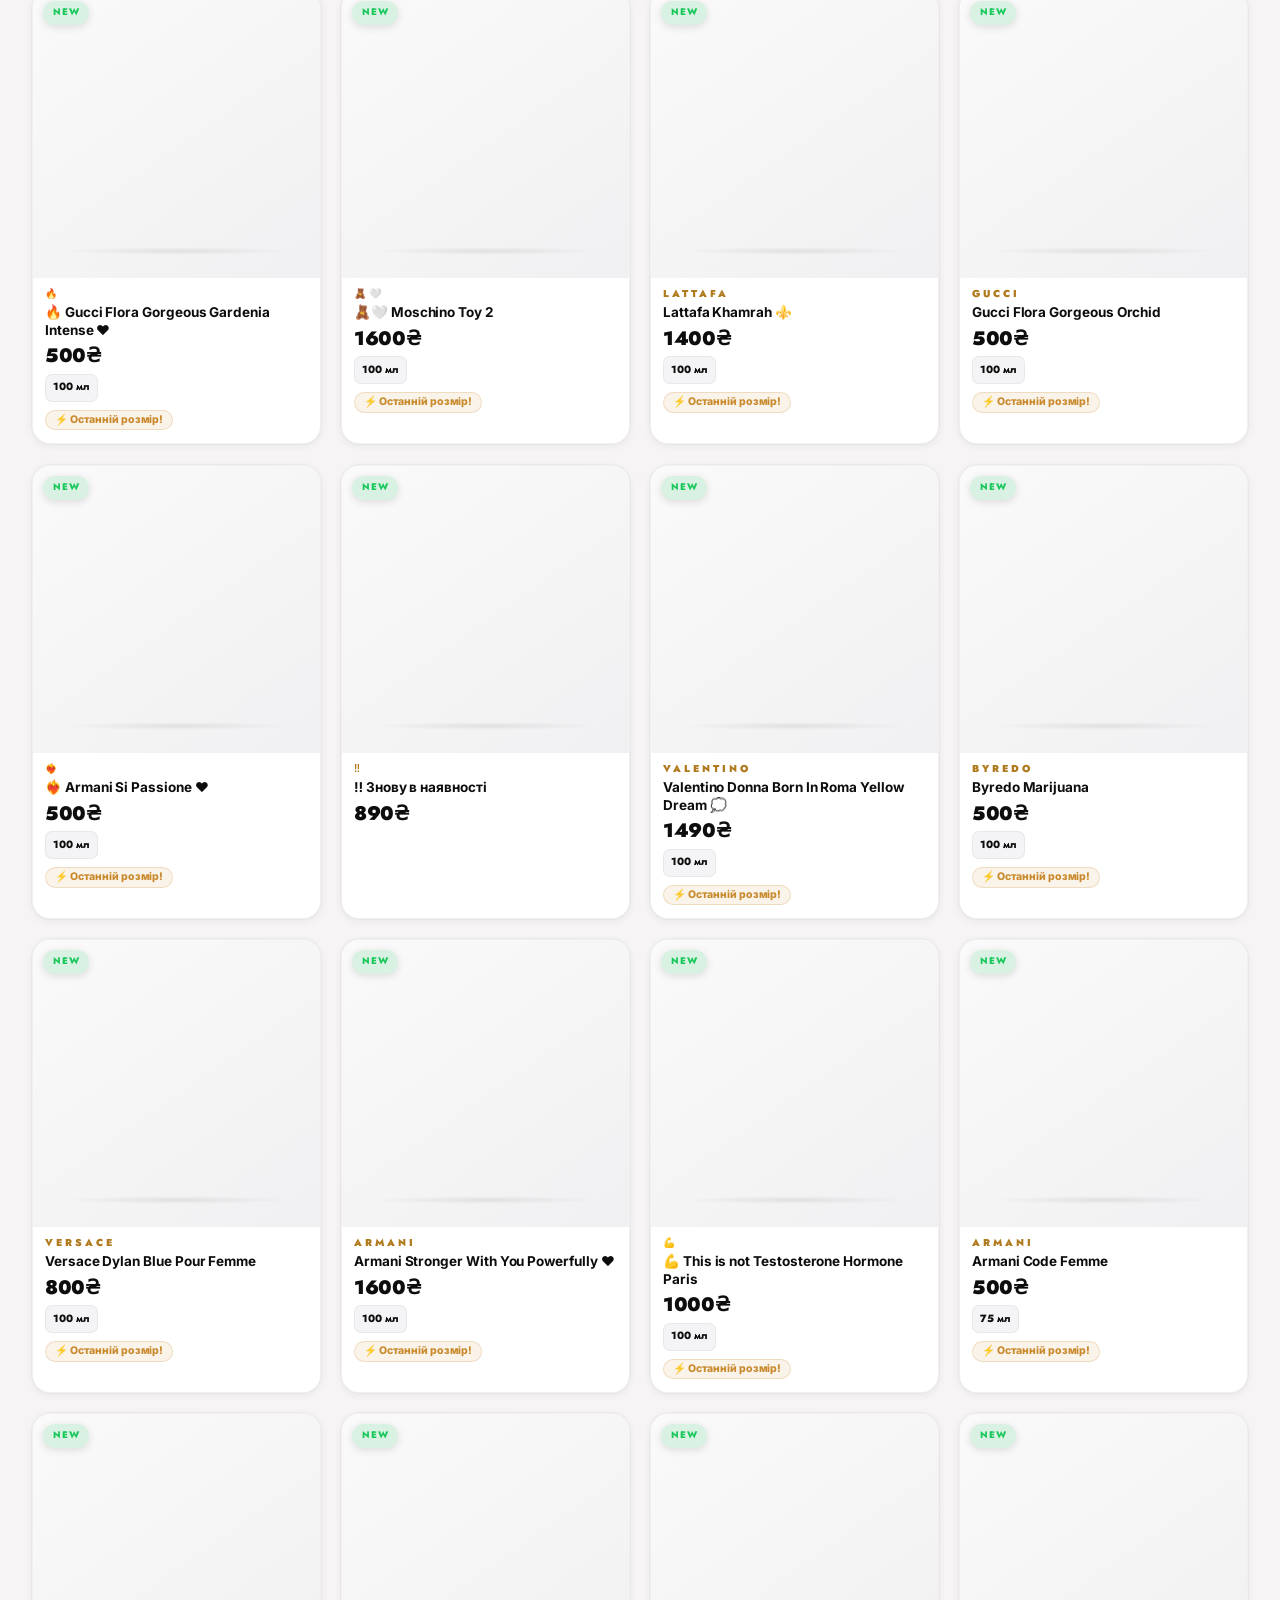
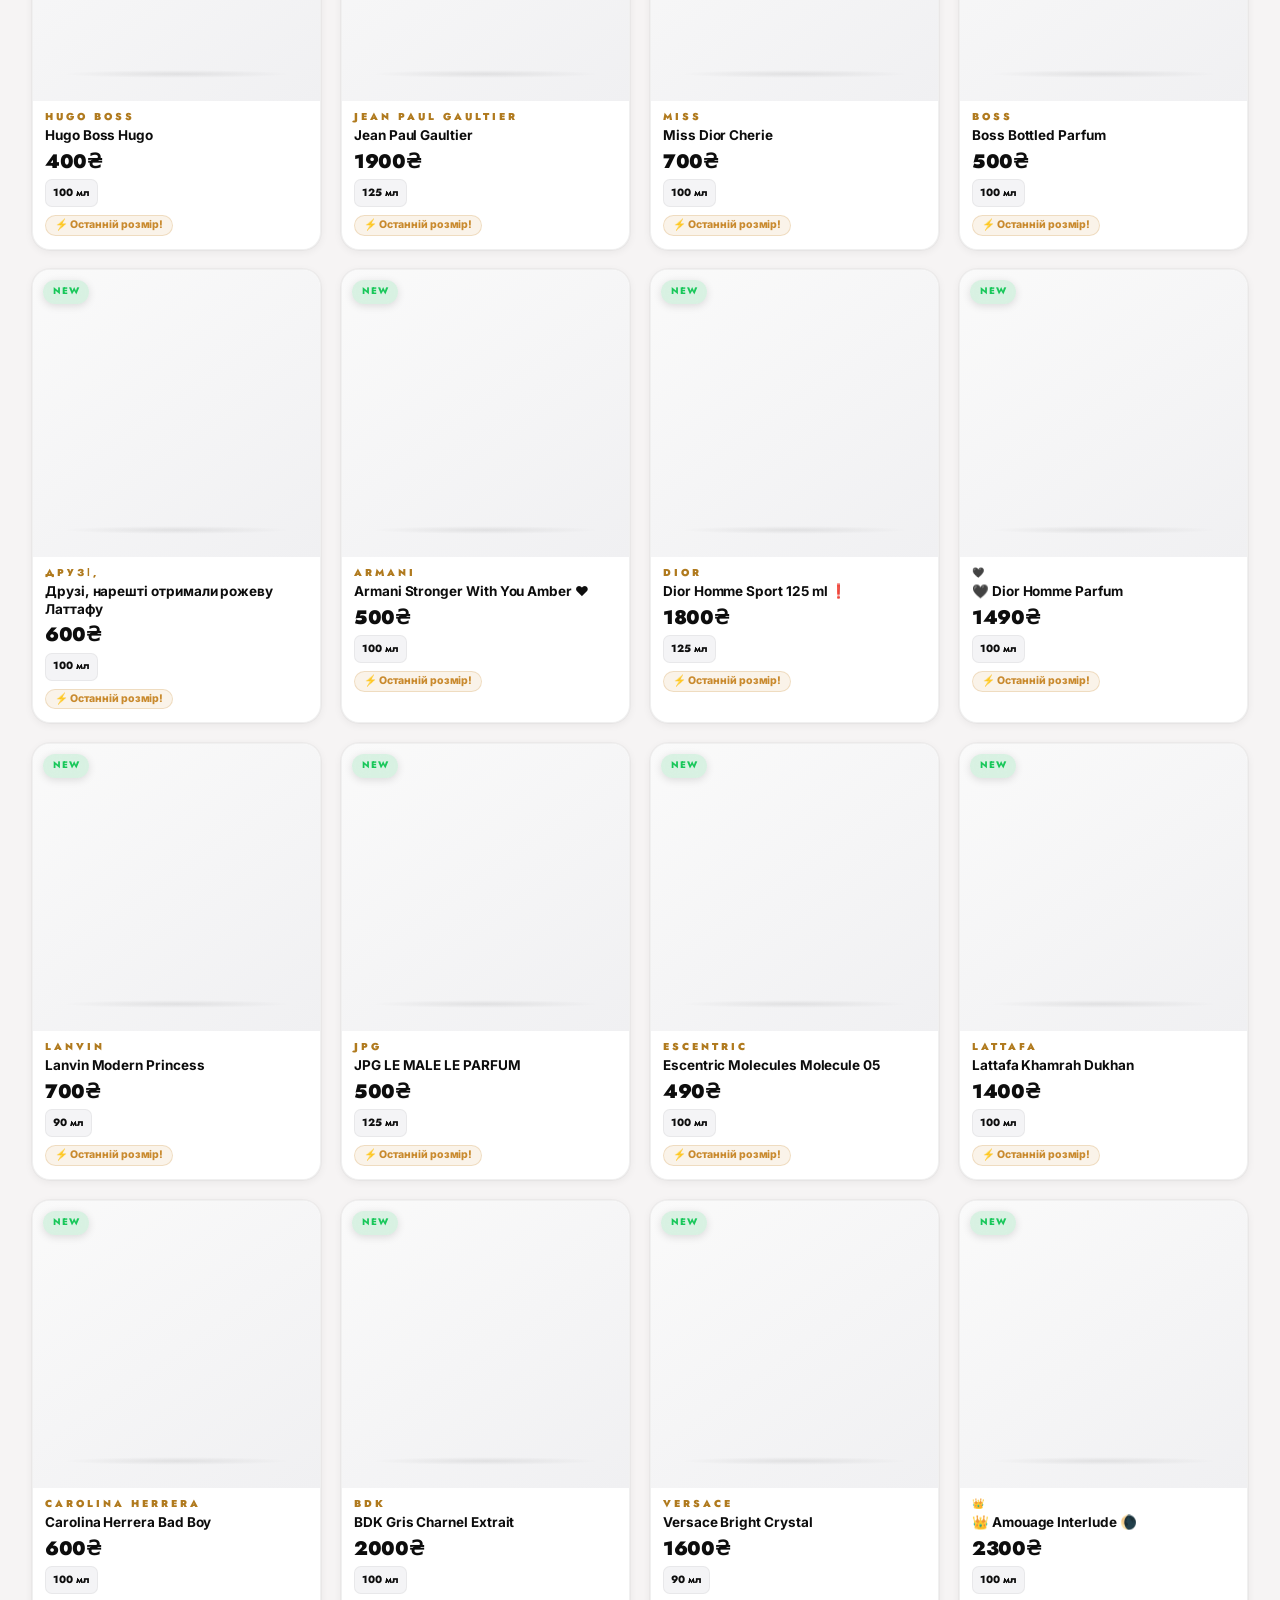
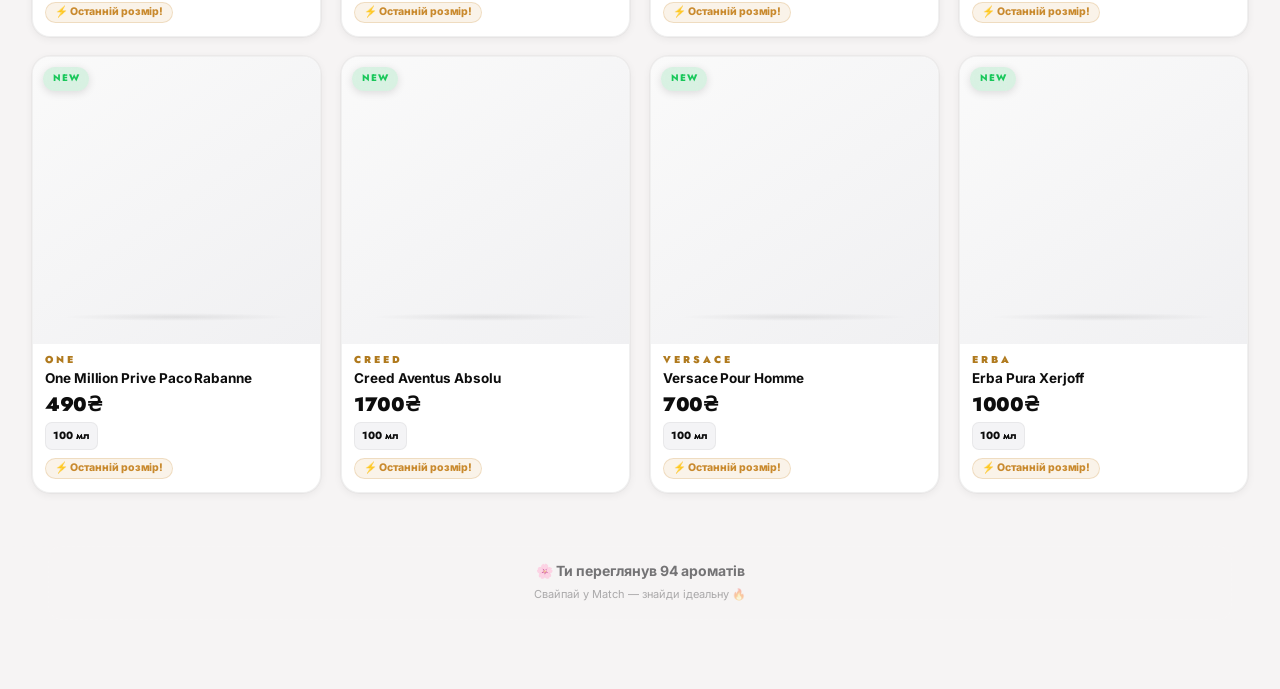
==== commit 0e4aa262: "feat: unique og-cover, icons, and og:image URL for PARFUM" ====
--- a/index.html
+++ b/index.html
@@ -19,8 +19,8 @@
 <meta property="og:title"       content="WOW.PARFUM — Преміум парфуми без передоплати">
 <meta property="og:description" content="Оригінальні аромати Dior, Tom Ford, Jo Malone, Burberry без передоплати. Оплата при отриманні на Новій Пошті. Доставка по всій Україні.">
 <meta property="og:locale"      content="uk_UA">
-<meta property="og:url"         content="https://wowznahidka.github.io/wow-parfum/">
-<meta property="og:image"       content="https://wowznahidka.github.io/wow-parfum/og-cover.png">
+<meta property="og:url"         content="https://wow-parfum.netlify.app/">
+<meta property="og:image"       content="https://wow-parfum.netlify.app/og-cover.png">
 <meta property="og:image:width" content="1200">
 <meta property="og:image:height"content="630">
 
@@ -28,7 +28,7 @@
 <meta name="twitter:card"        content="summary_large_image">
 <meta name="twitter:title"       content="WOW.PARFUM — Преміум парфуми без передоплати">
 <meta name="twitter:description" content="Оригінальні аромати Dior, Tom Ford, Jo Malone, Burberry без передоплати. Оплата при отриманні на Новій Пошті. Доставка по всій Україні.">
-<meta name="twitter:image"       content="https://wowznahidka.github.io/wow-parfum/og-cover.png">
+<meta name="twitter:image"       content="https://wow-parfum.netlify.app/og-cover.png">
 
 <!-- ── Favicon ── -->
 <link rel="icon"          type="image/x-icon" href="favicon.ico">
@@ -576,7 +576,7 @@
           <span class="wow-eco-name">WOW.WEAR</span>
           <span class="wow-eco-desc">Одяг та аксесуари</span>
         </a>
-        <a class="wow-eco-card" href="https://wowznahidka.github.io/wow-parfum/" onclick="return openLink(this.href)" rel="noopener noreferrer" aria-label="WOW.PARFUM — парфуми та аромати">
+        <a class="wow-eco-card" href="https://wow-parfum.netlify.app/" onclick="return openLink(this.href)" rel="noopener noreferrer" aria-label="WOW.PARFUM — парфуми та аромати">
           <span class="wow-eco-icon">🌸</span>
           <span class="wow-eco-name">WOW.PARFUM</span>
           <span class="wow-eco-desc">Парфуми та аромати</span>
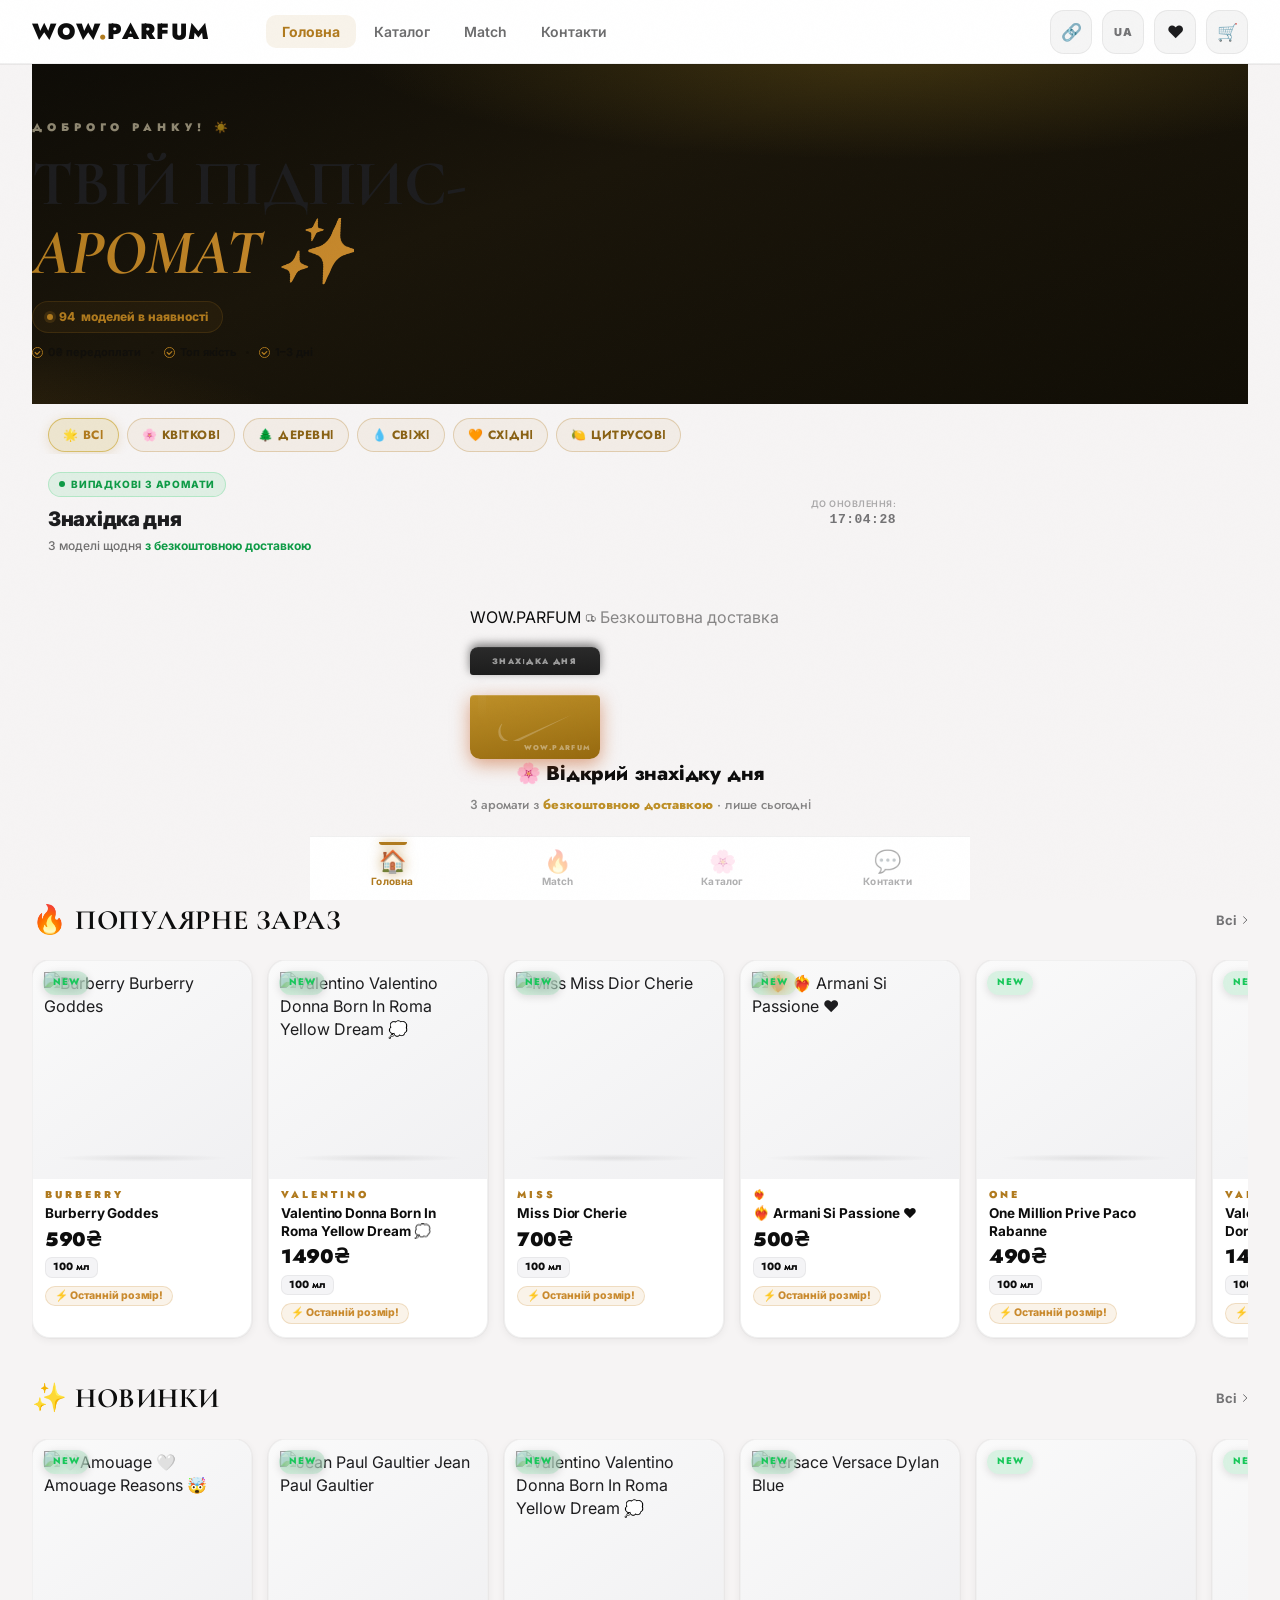
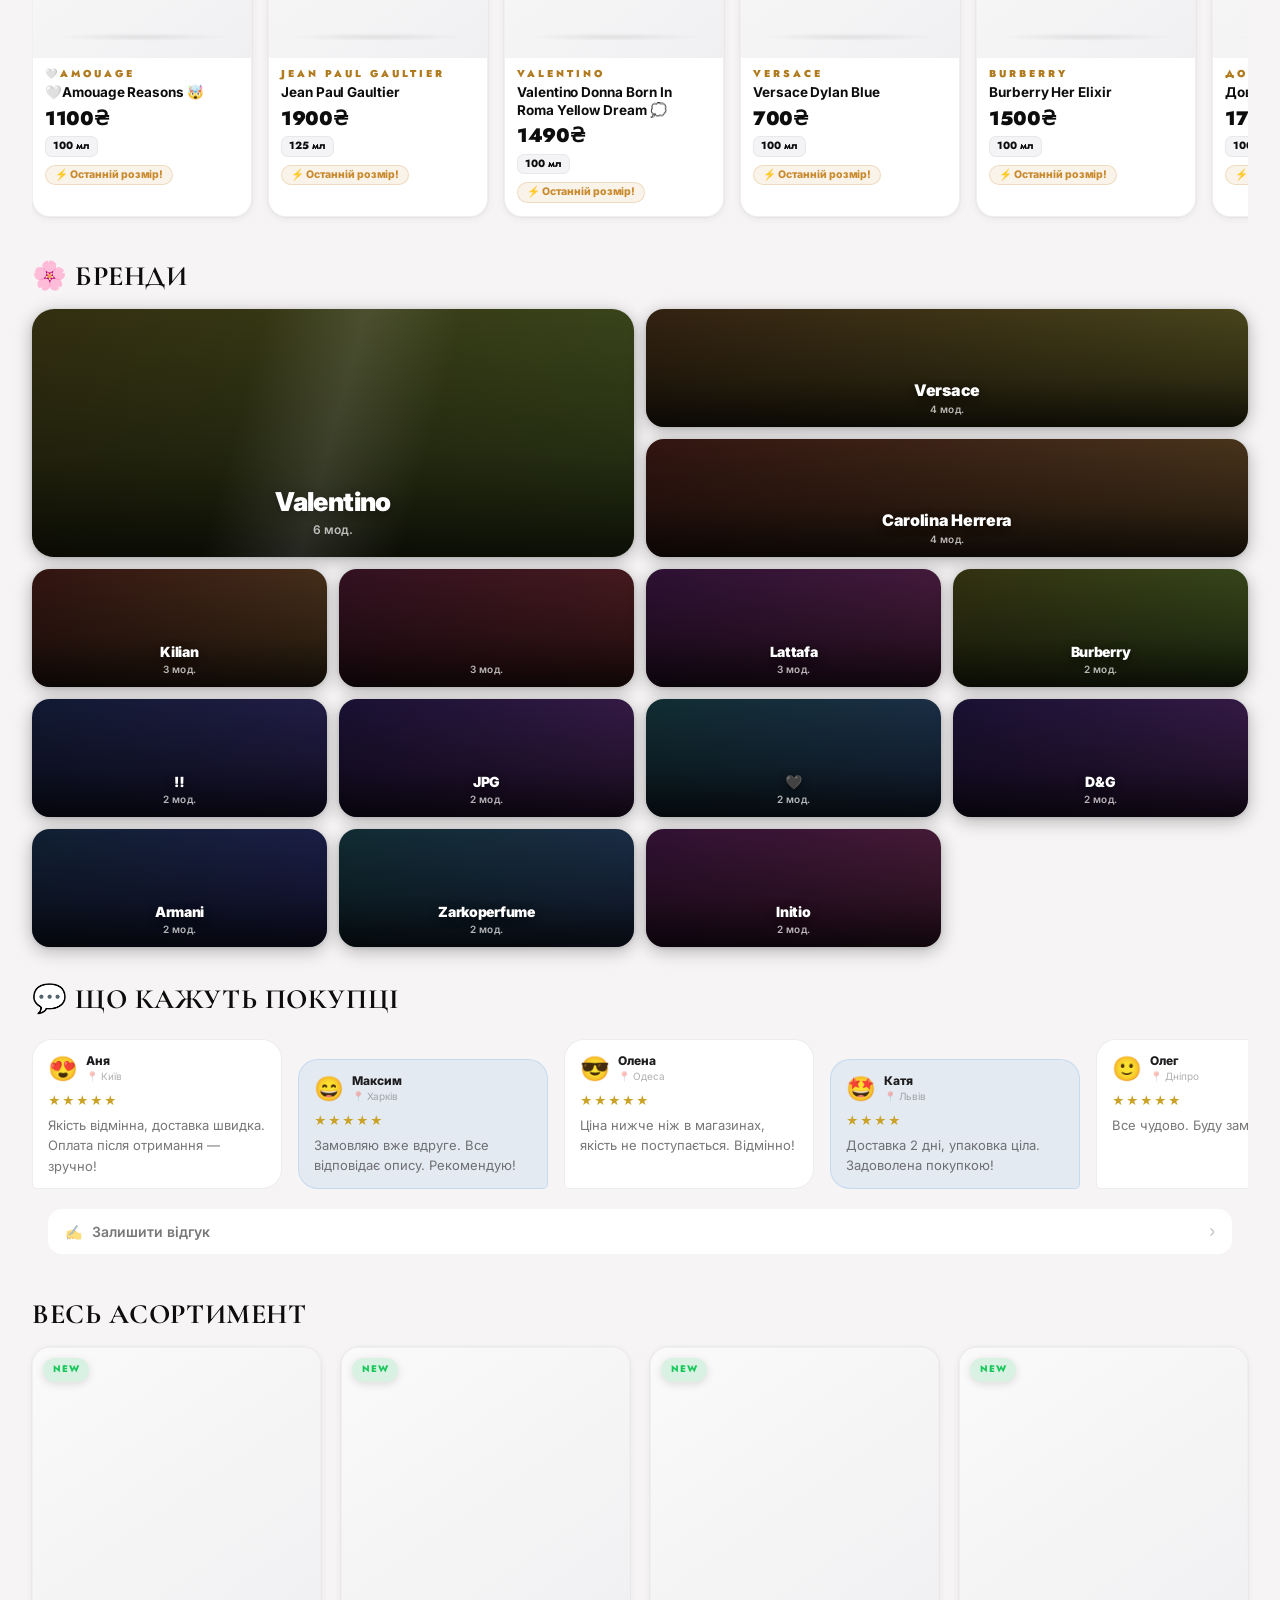
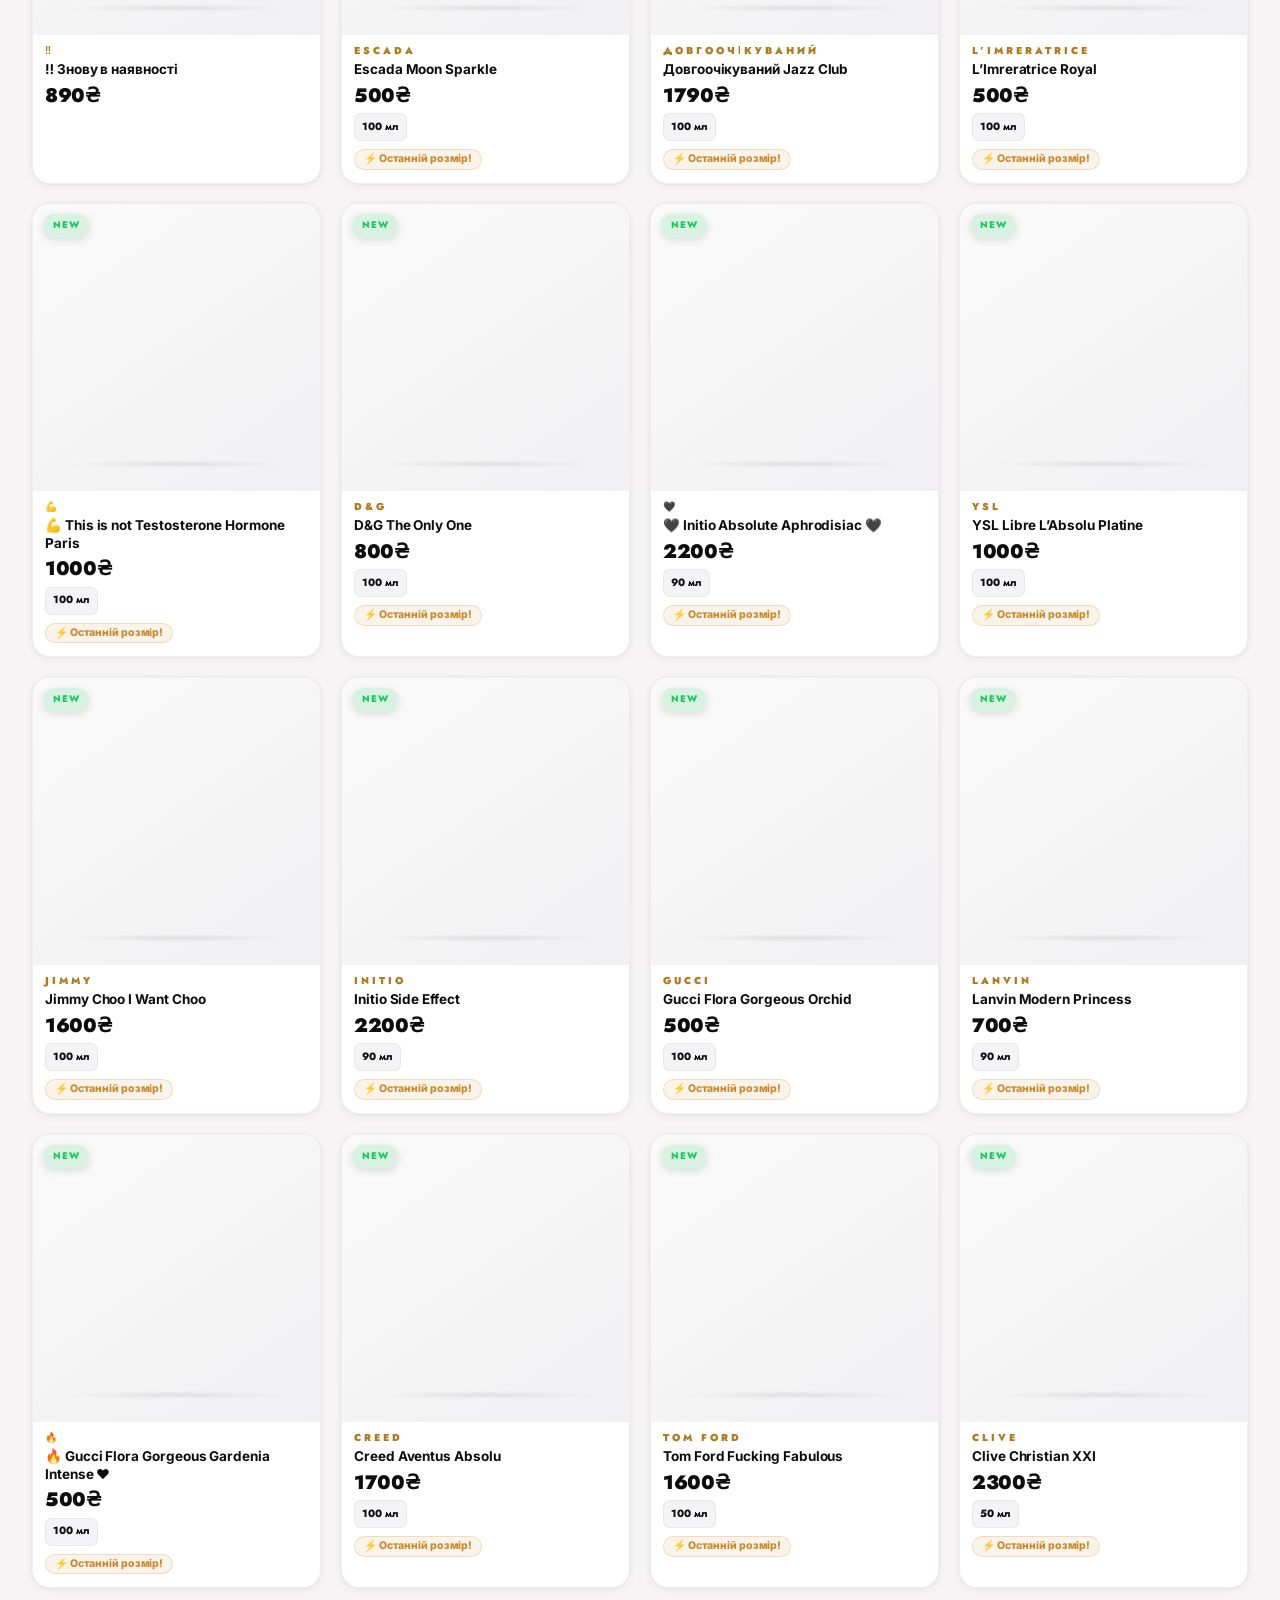
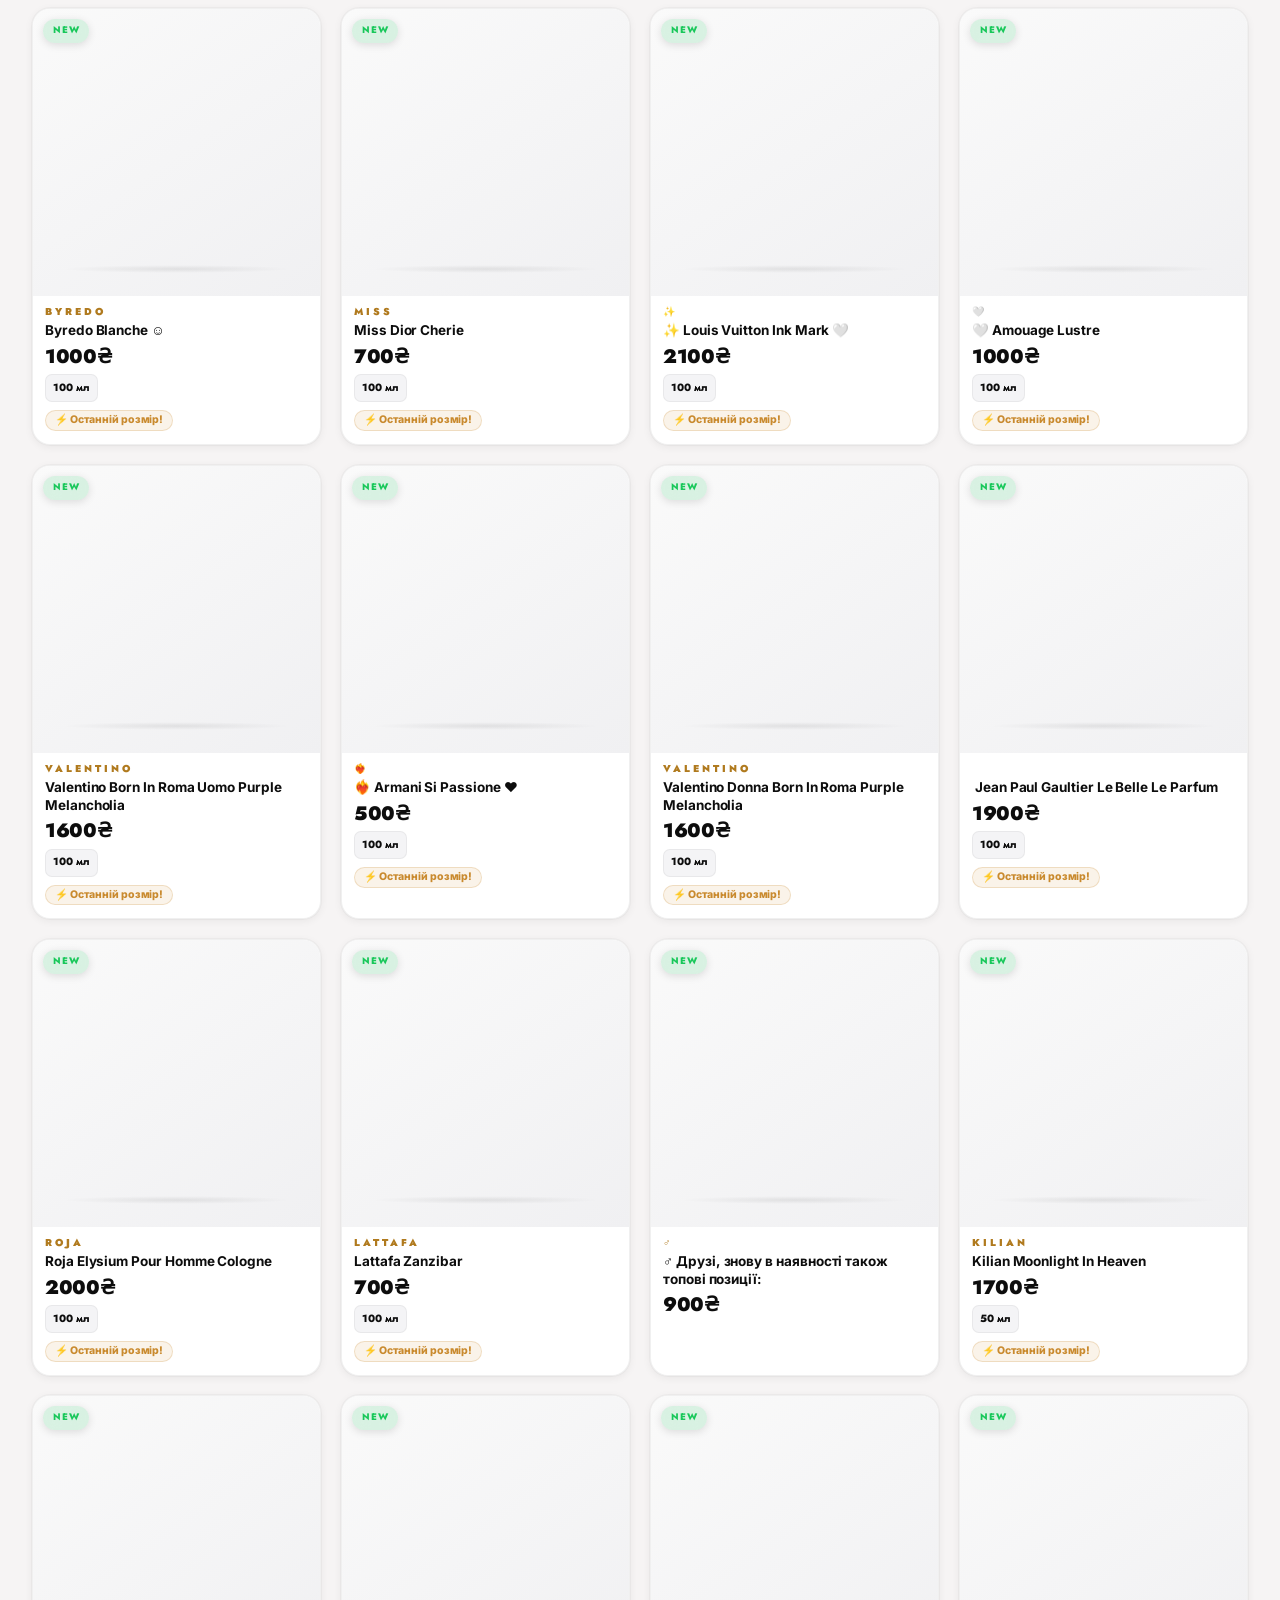
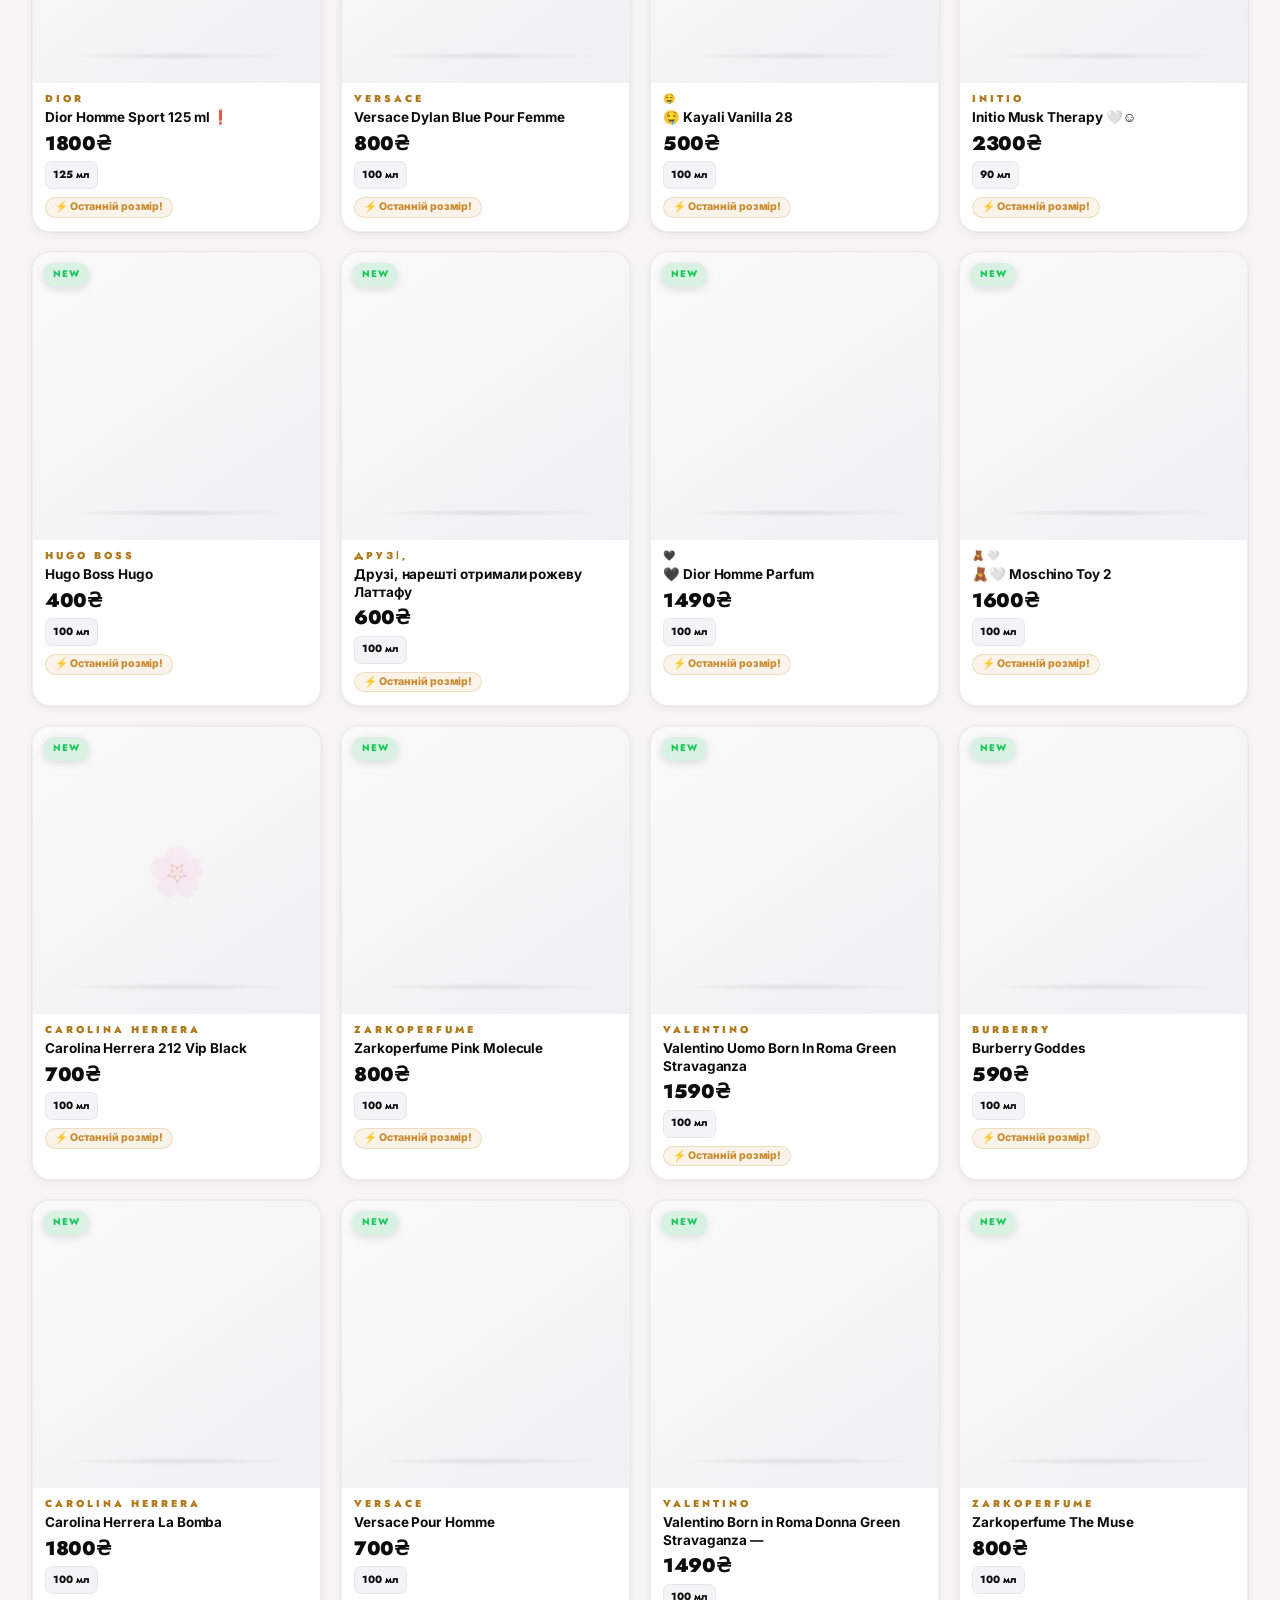
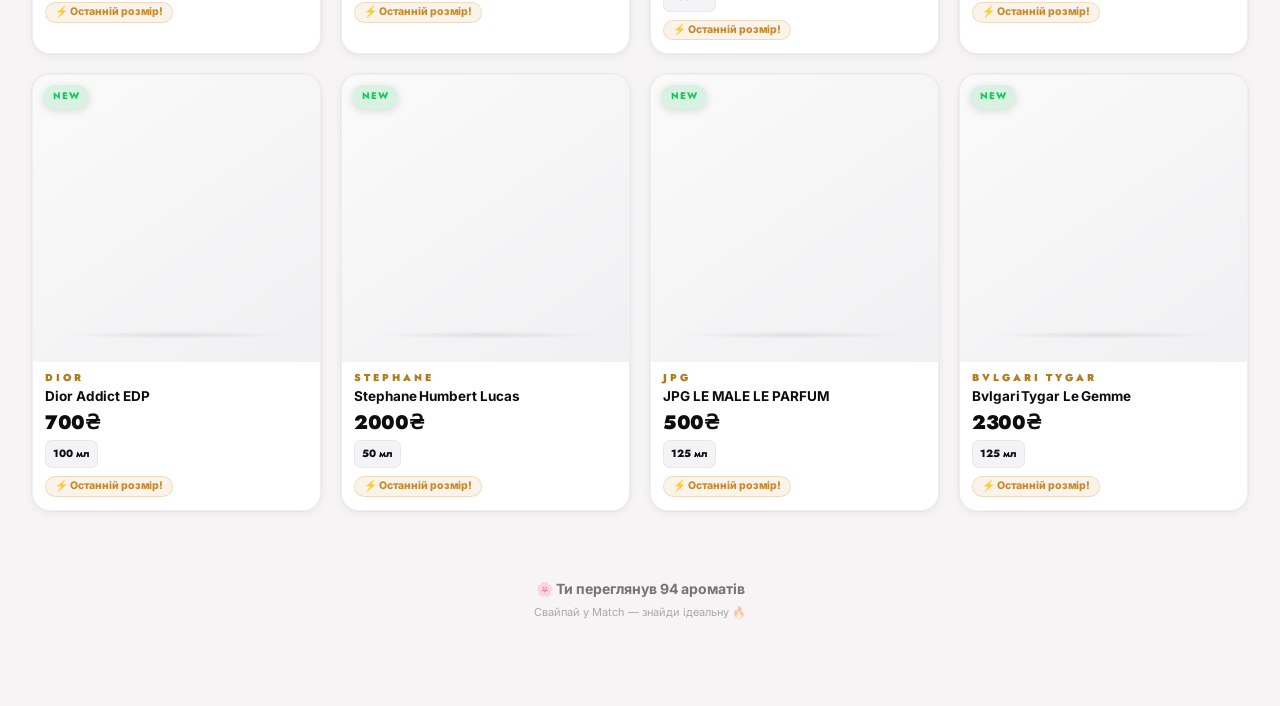
==== commit b9898a27: "seo: fix canonical URL, netlify domains, og:image" ====
--- a/index.html
+++ b/index.html
@@ -534,7 +534,7 @@
         <span class="cab-label">Замовити сайт</span>
         <span class="cab-sub">магазин · PWA · лендінг</span>
       </a>
-      <a class="cab cab-collab" href="https://wowznahidka.github.io/wow-studio/" onclick="return openLink(this.href)" rel="noopener noreferrer" aria-label="WOW.STUDIO — веб-студія">
+      <a class="cab cab-collab" href="https://wow-studio.netlify.app/" onclick="return openLink(this.href)" rel="noopener noreferrer" aria-label="WOW.STUDIO — веб-студія">
         <div class="cab-shine" aria-hidden="true"></div>
         <span class="cab-icon">✦</span>
         <span class="cab-label">WOW.STUDIO</span>
@@ -571,7 +571,7 @@
     <div class="wow-ecosystem">
       <div class="wow-eco-label">Також у нас є</div>
       <div class="wow-eco-row">
-        <a class="wow-eco-card" href="https://wowznahidka.github.io/wow-wear/" onclick="return openLink(this.href)" rel="noopener noreferrer" aria-label="WOW.WEAR — одяг та аксесуари">
+        <a class="wow-eco-card" href="https://wow-wear.netlify.app/" onclick="return openLink(this.href)" rel="noopener noreferrer" aria-label="WOW.WEAR — одяг та аксесуари">
           <span class="wow-eco-icon">👕</span>
           <span class="wow-eco-name">WOW.WEAR</span>
           <span class="wow-eco-desc">Одяг та аксесуари</span>
